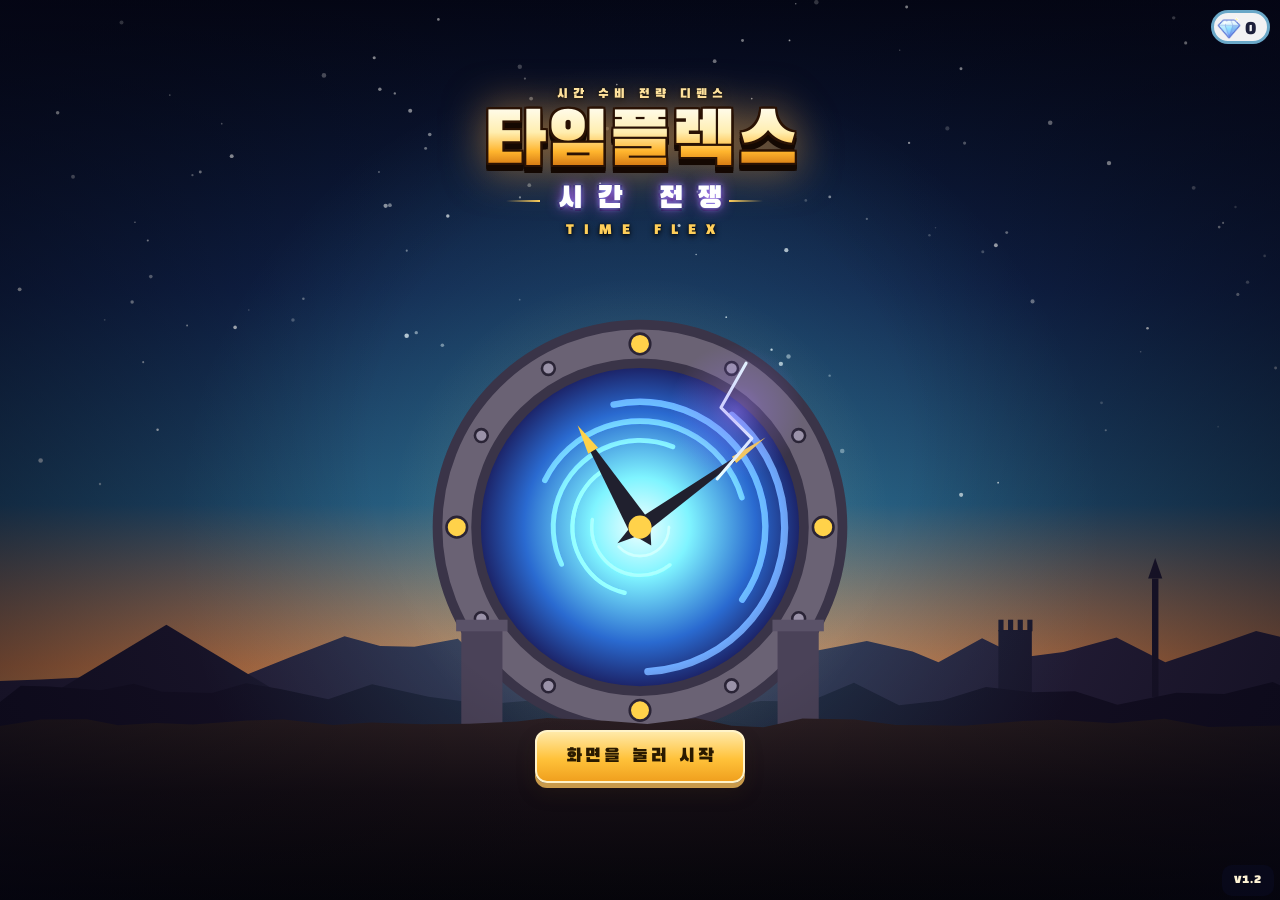
==== timeflex/index.html @ 58e30661 "타임플렉스 v1.2 빌드본" ====
<!DOCTYPE html>
<html lang="ko">
<head>
<meta charset="utf-8">
<meta name="viewport" content="width=device-width,initial-scale=1,maximum-scale=1,user-scalable=no,viewport-fit=cover">
<meta name="robots" content="noindex">
<meta name="theme-color" content="#141a3a">
<meta property="og:title" content="타임플렉스: 시간 전쟁">
<meta property="og:description" content="원시 시대부터 우주 전쟁까지 15개 시대, 105개 전장. 시대의 탑을 모아 시간의 문을 지켜 내는 전략 디펜스">
<title>타임플렉스: 시간 전쟁</title>
<style>/* 글꼴: Black Han Sans (Copyright 2015 Zess Type), Jua (Copyright 2017 The Jua Project Authors), Bagel Fat One (Copyright 2022 The Bagel Fat Project Authors), Pretendard (Copyright (c) 2021 Kil Hyung-jin, with Reserved Font Name Pretendard; 이 파일에는 쓰는 글자만 잘라 'LA Sans'로 이름을 바꾼 수정판). 모두 SIL Open Font License 1.1, https://openfontlicense.org */
@font-face{font-family:'LOGO';src:url([data-uri]) format('woff2');font-weight:100 900;font-style:normal;font-display:block}
@font-face{font-family:'CUTE';src:url([data-uri]) format('woff2');font-weight:100 900;font-style:normal;font-display:block}
@font-face{font-family:'BHS';src:url([data-uri]) format('woff2');font-weight:100 900;font-style:normal;font-display:block}
@font-face{font-family:'PRT';src:url([data-uri]) format('woff2');font-weight:500;font-style:normal;font-display:block}
@font-face{font-family:'PRT';src:url([data-uri]) format('woff2');font-weight:800;font-style:normal;font-display:block}
</style>
<style>/* ===== 귀염판 화면 꾸밈: 크림 판, 분홍/라일락 테두리, 사탕 버튼 ===== */
:root {
  --sat: env(safe-area-inset-top, 0px); --sab: env(safe-area-inset-bottom, 0px); --sal: env(safe-area-inset-left, 0px); --sar: env(safe-area-inset-right, 0px);
  /* 실제 보이는 높이: 100dvh(지원 시), 아니면 100vh. meta.js uiFitVars()가 window.innerHeight 값(px)으로 덮어씀 */
  --appH: 100vh;
  /* 폰 아래 제스처 바 여유: 안전 영역이 0인 폰에서도 최소 8px */
  --gb: max(8px, env(safe-area-inset-bottom, 0px));
  --ink: #4a2a5a; --ink2: #64466e; --cream: #fffaf3; --pink: #ffc2dc; --pink2: #ff9cc8; --hot: #ff6fa8; --hotd: #d94f8a;
  --lilac: #d8c6ff; --lilac2: #e6dbff; --lilacd: #cbb6f2; --coin: #ffb300; --mint: #6fdcbc; --coral: #ff8a7a; --sky: #8fd3ff;
  --csh: rgba(150, 80, 140, 0.22); --line: #ffc2dc;
  /* 글자 테두리(자두색) */
  --ol1: 1px 0 0 #4a2a5a, -1px 0 0 #4a2a5a, 0 1px 0 #4a2a5a, 0 -1px 0 #4a2a5a, 1px 1px 0 #4a2a5a, -1px 1px 0 #4a2a5a, 1px -1px 0 #4a2a5a, -1px -1px 0 #4a2a5a;
  --ol2: 2px 0 0 #4a2a5a, -2px 0 0 #4a2a5a, 0 2px 0 #4a2a5a, 0 -2px 0 #4a2a5a, 1.5px 1.5px 0 #4a2a5a, -1.5px 1.5px 0 #4a2a5a, 1.5px -1.5px 0 #4a2a5a, -1.5px -1.5px 0 #4a2a5a, 0 3px 0 #4a2a5a;
  /* 스티커 제목: 그라데이션 글자에 자두색 두꺼운 테두리 */
  --stk: drop-shadow(2px 0 0 #4a2a5a) drop-shadow(-2px 0 0 #4a2a5a) drop-shadow(0 2px 0 #4a2a5a) drop-shadow(0 -2px 0 #4a2a5a) drop-shadow(0 3px 0 rgba(74, 42, 90, 0.28));
}
* { box-sizing: border-box; -webkit-tap-highlight-color: transparent; }
html, body { margin: 0; height: 100%; background: #ffeef6; overflow: hidden; overscroll-behavior: none; }
body { font-family: 'PRT', -apple-system, 'Apple SD Gothic Neo', sans-serif; font-weight: 500; line-height: 1.45; color: var(--ink); -webkit-user-select: none; user-select: none; -webkit-touch-callout: none; touch-action: manipulation; word-break: keep-all; overflow-wrap: break-word; }
button { font-family: inherit; color: inherit; border: 0; background: none; padding: 0; cursor: pointer; touch-action: manipulation; }
@supports (height: 100dvh) { :root { --appH: 100dvh; } }
#app { position: fixed; left: 0; right: 0; top: 0; height: var(--appH); overflow: hidden; }
#game { position: absolute; inset: 0; width: 100%; height: 100%; display: block; touch-action: none; }
#fxTop { position: absolute; inset: 0; width: 100%; height: 100%; z-index: 11; pointer-events: none; }
.hide { display: none !important; }
.screen { position: absolute; inset: 0; }
.ser { font-family: 'CUTE', 'PRT', sans-serif; font-weight: 400; }
/* 제목 글자: 둥근 Jua, 흰색에서 분홍으로, 자두색 테두리 */
.gt, .l1, .mt, .pt, .rt, .b1, .enm, .mtt { font-family: 'CUTE', 'PRT', sans-serif; font-weight: 400; background: linear-gradient(180deg, #ffffff 0%, #ffffff 40%, #ffd9ea 72%, #ffb3d4 100%); -webkit-background-clip: text; background-clip: text; color: transparent; filter: var(--stk); }

/* ---------- HUD ---------- */
#hud { position: absolute; left: 0; right: 0; top: 0; height: calc(56px + var(--sat)); padding: var(--sat) 8px 0; display: flex; align-items: center; justify-content: space-between; background: linear-gradient(180deg, rgba(255, 246, 251, 0.62), rgba(255, 246, 251, 0.25) 70%, rgba(255, 246, 251, 0)); z-index: 10; pointer-events: none; }
#hud .hl, #hud .hr { display: flex; gap: 6px; align-items: center; pointer-events: auto; }
.stat { display: flex; align-items: center; gap: 3px; height: 34px; padding: 0 11px 0 2px; white-space: nowrap; border-radius: 17px; background: rgba(255, 255, 255, 0.95); border: 3px solid var(--lilac); box-shadow: 0 3px 0 var(--csh); }
.stat img { width: 26px; height: 26px; }
.stat b { font-family: 'CUTE', 'PRT', sans-serif; font-weight: 400; font-size: 19px; line-height: 1; color: var(--ink); font-variant-numeric: tabular-nums; padding-top: 2px; }
.stat.gold { border-color: #ffd261; }
.stat.life { border-color: #ffa8cb; }
.stat.wave { border-color: #c9b3ff; }
.stat.bump { animation: bump 0.25s ease-out; }
.stat.hit { animation: hitp 0.45s ease-out; }
@keyframes bump { 50% { transform: scale(1.12); } }
/* 금화가 금화 칸에 닿을 때: 칸이 통 튀고 동전이 까딱 */
.stat.gold.bump { animation: gbump 0.32s ease-out; }
.stat.gold.bump b { animation: gnum 0.32s ease-out; }
.stat.gold.bump img { animation: gico 0.32s ease-out; }
@keyframes gbump { 35% { transform: scale(1.14); border-color: #ffbf1f; box-shadow: 0 3px 0 var(--csh), 0 0 0 3px rgba(255, 224, 120, 0.85), 0 0 0 6px rgba(255, 196, 50, 0.35); } }
@keyframes gnum { 35% { color: #e08a00; } }
@keyframes gico { 35% { transform: rotate(-16deg) scale(1.2); } }
@keyframes hitp { 30% { border-color: #ff6f8f; box-shadow: 0 3px 0 var(--csh), 0 0 0 3px rgba(255, 111, 143, 0.45); transform: translateX(-3px); } 60% { transform: translateX(3px); } }
.ib { height: 38px; min-width: 38px; padding: 0 10px; white-space: nowrap; border-radius: 19px; display: flex; align-items: center; justify-content: center; gap: 3px; background: rgba(255, 255, 255, 0.95); border: 3px solid var(--lilac); box-shadow: 0 3px 0 var(--csh); font-family: 'CUTE', 'PRT', sans-serif; font-weight: 400; font-size: 15px; color: var(--ink); }
.ib img { width: 20px; height: 20px; }
.ib.on { border-color: var(--pink2); background: #fff0f7; color: var(--hotd); box-shadow: 0 3px 0 rgba(217, 79, 138, 0.35), 0 0 0 3px rgba(255, 156, 200, 0.3); }
/* 우두머리 체력: 분홍 이름표 + 흰 막대 */
#bossbar { position: absolute; top: calc(58px + var(--sat)); left: 50%; transform: translateX(-50%); width: min(82vw, 340px); z-index: 9; pointer-events: none; text-align: center; }
#bossbar .bn { position: relative; z-index: 1; display: inline-block; max-width: 100%; white-space: nowrap; overflow: hidden; text-overflow: ellipsis; font-family: 'CUTE', 'PRT', sans-serif; font-weight: 400; font-size: 15px; line-height: 20px; color: #fff; padding: 1px 14px; margin-bottom: -5px; border-radius: 12px; background: linear-gradient(180deg, #ff9fb6, #ff6b8b); border: 2px solid #fff; box-shadow: 0 2px 0 rgba(200, 60, 100, 0.35); text-shadow: 0 1px 0 rgba(170, 40, 80, 0.55); }
#bossbar .bb { position: relative; height: 16px; border-radius: 8px; background: #fff; border: 3px solid #fff; box-shadow: 0 0 0 2px #ffb3c6, 0 3px 0 2px var(--csh); overflow: hidden; }
#bossFill { position: absolute; left: 0; top: 0; bottom: 0; border-radius: 5px; background: linear-gradient(180deg, #ffc0cf 0%, #ff6b8b 55%, #f04a72 100%); transition: width 0.15s; }
#bossFill::after { content: ''; position: absolute; left: 4px; right: 4px; top: 2px; height: 3px; border-radius: 2px; background: rgba(255, 255, 255, 0.6); }
#bossShield { position: absolute; left: 0; top: 0; height: 45%; border-radius: 5px; background: rgba(176, 150, 255, 0.92); }

/* ---------- 아래 막대 ---------- */
#bottom { position: absolute; left: 0; right: 0; bottom: 0; height: calc(88px + var(--gb)); padding: 0 calc(8px + var(--sar)) var(--gb) calc(8px + var(--sal)); display: flex; align-items: center; justify-content: space-between; gap: 6px; background: linear-gradient(0deg, rgba(255, 246, 251, 0.78), rgba(255, 246, 251, 0.45) 62%, rgba(255, 246, 251, 0)); z-index: 10; }
.skills { display: flex; gap: 10px; padding-left: 2px; }
/* 기술 단추: 흰 사탕 + 기술마다 다른 색 고리 */
.sk { --rc: #9ad6ff; --rd: #63b3ea; position: relative; width: 56px; height: 56px; margin-bottom: 14px; }
#sk_wall { --rc: #ffc98a; --rd: #eaa55f; }
#sk_last { --rc: #ffa3cb; --rd: #e3709f; }
.sk .face { position: absolute; inset: 0; border-radius: 50%; background: radial-gradient(circle at 50% 30%, #ffffff 0%, #ffffff 48%, #fdf0f8 100%); border: 3px solid var(--rc); box-shadow: 0 4px 0 var(--rd); overflow: hidden; }
.sk img { position: absolute; left: 50%; top: 50%; width: 38px; height: 38px; transform: translate(-50%, -50%); }
.sk .cd { position: absolute; left: 0; right: 0; bottom: 0; height: 0; background: rgba(74, 42, 90, 0.45); }
.sk b { position: absolute; left: 0; right: 0; top: 13px; font-family: 'CUTE', 'PRT', sans-serif; font-weight: 400; font-size: 21px; color: #fff; text-shadow: var(--ol2); }
.sk em { position: absolute; left: 50%; bottom: -21px; transform: translateX(-50%); font-style: normal; font-family: 'CUTE', 'PRT', sans-serif; font-weight: 400; font-size: 12px; line-height: 17px; color: var(--ink); white-space: nowrap; padding: 0 7px; border-radius: 9px; background: rgba(255, 255, 255, 0.94); box-shadow: 0 2px 0 var(--csh); }
.sk.ready .face { box-shadow: 0 4px 0 var(--rd), 0 0 0 2px #fff, 0 0 0 4px var(--rc); }
.sk.aim .face { box-shadow: 0 4px 0 var(--rd), 0 0 0 3px #fff, 0 0 0 6px var(--hot), 0 0 20px rgba(255, 111, 168, 0.85); }
.sk.lock .face { opacity: 0.55; filter: saturate(0.3); }
.sk.lock em { opacity: 0.75; }
.sk.finale { animation: fin 0.8s ease-in-out infinite; }
@keyframes fin { 50% { transform: scale(1.12); filter: drop-shadow(0 0 12px #ffd84d); } }
/* 웨이브 단추: 흰 알약, 시작 전에는 분홍 사탕 */
#bWave { position: relative; flex: 1; max-width: 196px; height: 68px; border-radius: 24px; background: linear-gradient(180deg, #ffffff 0%, #fff4fa 100%); border: 3px solid #ffbcd9; box-shadow: 0 4px 0 #f19ac3; display: flex; flex-direction: column; align-items: flex-start; justify-content: center; gap: 3px; padding: 4px 5px 4px 52px; overflow: hidden; color: var(--ink); }
#bWave::before { content: ''; position: absolute; left: 8px; right: 8px; top: 3px; height: 42%; border-radius: 18px 18px 10px 10px; background: linear-gradient(180deg, rgba(255, 255, 255, 0.55), rgba(255, 255, 255, 0)); opacity: 0; }
#bWave .ring { position: absolute; left: 7px; top: 10px; width: 42px; height: 42px; transform: rotate(-90deg); }
#bWave .rbg { fill: #fff6fb; stroke: #f1e6ff; stroke-width: 4; }
#bWave .rfg { fill: none; stroke: var(--hot); stroke-width: 4; stroke-dasharray: 138; stroke-dashoffset: 138; }
#bWave .wn { position: absolute; left: 7px; top: 10px; width: 42px; height: 42px; display: flex; align-items: center; justify-content: center; font-family: 'LOGO', 'CUTE', sans-serif; font-weight: 400; font-size: 20px; color: var(--hot); padding-top: 2px; }
#bWave .wn img { width: 28px; height: 28px; margin-left: 3px; }
#bWave .wl { position: relative; font-family: 'CUTE', 'PRT', sans-serif; font-weight: 400; font-size: 14px; line-height: 1.15; text-align: left; display: flex; align-items: center; gap: 4px; white-space: nowrap; }
#bWave .wl b { font-weight: 400; }
#bWave .wl em { font-style: normal; font-size: 13px; color: var(--coin); text-shadow: var(--ol1); display: flex; align-items: center; gap: 1px; }
#bWave .wl em img { width: 13px; height: 13px; }
#bWave .wi { position: relative; display: flex; gap: 4px; }
#bWave .wi .wi1 { display: flex; align-items: center; font-style: normal; font-family: 'CUTE', 'PRT', sans-serif; font-weight: 400; font-size: 12px; color: var(--ink); background: #f3ecff; border-radius: 9px; padding: 0 6px 0 0; }
#bWave .wi .wi1 img { width: 24px; height: 24px; margin: -2px 0; }
#bWave.pulse { animation: wpulse 1.2s ease-in-out infinite; background: linear-gradient(180deg, #ffb3d4 0%, #ff86b8 50%, #ff6fa8 100%); border-color: #fff; box-shadow: 0 4px 0 var(--hotd); color: #fff; }
#bWave.pulse::before { opacity: 1; }
#bWave.pulse .rbg { fill: rgba(255, 255, 255, 0.28); stroke: rgba(255, 255, 255, 0.7); }
#bWave.pulse .wl b { font-size: 19px; text-shadow: 0 2px 0 rgba(190, 50, 110, 0.5); }
#bWave.pulse .wi .wi1 { background: rgba(255, 255, 255, 0.9); }
#bWave.off { opacity: 0.6; }
@keyframes wpulse { 50% { box-shadow: 0 4px 0 var(--hotd), 0 0 0 3px rgba(255, 255, 255, 0.95), 0 0 0 6px rgba(255, 111, 168, 0.5); } }

/* ---------- 탑 패널 ---------- */
#tray { position: absolute; left: calc(6px + var(--sal)); right: calc(6px + var(--sar)); bottom: var(--gb); z-index: 20; padding: 10px; border-radius: 20px; background: rgba(255, 250, 243, 0.98); border: 3px solid var(--pink); box-shadow: 0 5px 0 var(--csh), 0 -2px 12px rgba(74, 42, 90, 0.18); animation: trayIn 0.2s cubic-bezier(0.3, 1.4, 0.5, 1); max-width: 460px; margin: 0 auto; color: var(--ink); }
#tray.top { bottom: auto; top: calc(6px + var(--sat)); animation: trayInT 0.2s cubic-bezier(0.3, 1.4, 0.5, 1); }
@keyframes trayIn { from { transform: translateY(30px); opacity: 0; } }
@keyframes trayInT { from { transform: translateY(-30px); opacity: 0; } }
.th { display: flex; align-items: center; gap: 8px; margin-bottom: 8px; }
.th > b { font-family: 'CUTE', 'PRT', sans-serif; font-weight: 400; font-size: 19px; color: var(--ink); padding-left: 2px; }
.th .ti { width: 46px; height: 46px; margin: -6px 0; }
.th .tt { flex: 1; display: flex; flex-direction: column; min-width: 0; }
.th .tt b { font-family: 'CUTE', 'PRT', sans-serif; font-weight: 400; font-size: 18px; color: var(--ink); }
.th .tt b .lv { font-style: normal; font-family: 'CUTE', 'PRT', sans-serif; font-size: 13px; color: #fff; background: linear-gradient(180deg, #c9b3ff, #a98bf5); border-radius: 8px; padding: 0 7px; margin-left: 4px; vertical-align: 2px; }
.th .tt span { font-size: 12px; color: var(--ink2); }
.tg i { font-style: normal; }
.tg { margin-left: auto; display: flex; align-items: center; gap: 3px; font-family: 'CUTE', 'PRT', sans-serif; font-weight: 400; font-size: 17px; color: var(--coin); text-shadow: var(--ol1); }
.tg img { width: 20px; height: 20px; }
.tx { font-family: 'CUTE', 'PRT', sans-serif; font-weight: 400; font-size: 14px; padding: 6px 12px; border-radius: 14px; background: #fff; border: 2px solid var(--lilac); box-shadow: 0 2px 0 var(--csh); color: var(--ink2); }
.tgrid { display: grid; grid-template-columns: repeat(5, 1fr); gap: 5px; }
.tc { position: relative; display: flex; flex-direction: column; align-items: center; padding: 4px 0 5px; border-radius: 14px; background: #fff; border: 2px solid var(--lilac2); box-shadow: 0 3px 0 #eadff8; }
.tc img { width: 48px; height: 48px; margin-top: -2px; }
.tc .nm { font-family: 'CUTE', 'PRT', sans-serif; font-weight: 400; font-size: 13px; line-height: 1.2; margin-top: -2px; color: var(--ink); }
.tc .co { display: flex; align-items: center; gap: 2px; font-family: 'CUTE', 'PRT', sans-serif; font-weight: 400; font-size: 13px; line-height: 1.2; color: var(--coin); text-shadow: var(--ol1); }
.tc .co img { width: 12px; height: 12px; margin: 0; }
.tc.sel { border-color: var(--hot); background: #fff0f7; box-shadow: 0 3px 0 #f5a9c9, 0 0 0 3px rgba(255, 111, 168, 0.22); }
.tc.poor .co, .uc.poor em { color: #ff8a8a; }
.tc.poor img:first-child { opacity: 0.5; }
.tinfo { font-size: 13px; line-height: 1.45; margin: 8px 2px 6px; color: var(--ink); }
.tinfo b { font-family: 'CUTE', 'PRT', sans-serif; font-weight: 400; font-size: 15px; color: var(--hotd); }
.hint { color: var(--ink2); font-size: 12px; }
.tgo { width: 100%; margin-top: 2px; }
.tstat { font-size: 12px; color: var(--ink2); line-height: 1.4; margin: -2px 2px 8px; }
.tup { display: flex; gap: 6px; }
.uc { flex: 1; position: relative; display: grid; grid-template-columns: 44px 1fr; grid-template-rows: auto auto auto; column-gap: 6px; text-align: left; padding: 7px 8px; border-radius: 14px; background: #fff; border: 2px solid var(--lilac2); box-shadow: 0 3px 0 #eadff8; min-height: 72px; overflow: hidden; color: var(--ink); }
.uc img { grid-row: 1 / span 3; width: 44px; height: 44px; align-self: center; }
.uc b { font-family: 'CUTE', 'PRT', sans-serif; font-weight: 400; font-size: 15px; color: var(--ink); }
.uc span { font-size: 11px; line-height: 1.35; color: var(--ink2); }
.uc em { font-style: normal; font-family: 'CUTE', 'PRT', sans-serif; font-weight: 400; font-size: 15px; color: var(--coin); text-shadow: var(--ol1); display: flex; align-items: center; gap: 2px; margin-top: 2px; }
.uc em img { width: 15px; height: 15px; grid-row: auto; }
.uc strong { position: absolute; left: 0; right: 0; bottom: 0; text-align: center; font-family: 'CUTE', 'PRT', sans-serif; font-weight: 400; font-size: 12px; color: #fff; background: linear-gradient(180deg, #ff9cc8, #ff6fa8); padding: 2px; text-shadow: 0 1px 0 rgba(190, 50, 110, 0.5); }
.uc.sel { border-color: var(--hot); background: #fff0f7; box-shadow: 0 3px 0 #f5a9c9, 0 0 0 3px rgba(255, 111, 168, 0.22); padding-bottom: 22px; }
.maxed { flex: 1; text-align: center; font-family: 'CUTE', 'PRT', sans-serif; font-weight: 400; font-size: 14px; color: var(--ink2); padding: 12px; border: 2px dashed var(--pink); border-radius: 14px; background: #fff; }
.trow { display: flex; gap: 6px; margin-top: 8px; }
.trow .btn { flex: 1; }
.btn.sm { padding: 7px 10px; font-size: 15px; border-radius: 14px; }
.btn.sell img, .btn img { width: 18px; height: 18px; vertical-align: -3px; }

/* ---------- 공통 버튼, 알림 ---------- */
/* 보조 단추: 흰 사탕, 라일락 테두리, 아래 두께 */
.btn { position: relative; z-index: 0; font-family: 'CUTE', 'PRT', sans-serif; font-weight: 400; font-size: 17px; line-height: 1.25; color: var(--ink); background: linear-gradient(180deg, #ffffff 0%, #ffffff 55%, #f8f2ff 100%); border: 3px solid var(--lilac2); border-radius: 16px; padding: 10px 14px; box-shadow: 0 4px 0 #dccdf3, 0 6px 10px rgba(74, 42, 90, 0.08); display: inline-flex; align-items: center; justify-content: center; gap: 5px; }
.btn:active, .tc:active, .uc:active, .sk:active, #bWave:active { transform: translateY(2px) scale(0.98); }
.btn:active { box-shadow: 0 2px 0 #dccdf3; }
/* 지도 노드는 위치를 transform으로 잡으므로 누름 효과는 안쪽 .nb에만 (노드 자체에 걸면 눌렀을 때 노드가 옮겨져 탭이 사라짐) */
.node:active .nb { transform: translateY(2px) scale(0.94); }
/* 버튼 안쪽 글자, 그림이 다시 그려져도 탭이 버튼 자체에 닿도록 */
button * { pointer-events: none; }
/* 주요 단추(출전, 계속하기, 건설): 분홍 사탕 + 윤기 */
.btn.gold { color: #fff; background: linear-gradient(180deg, #ffb6d6 0%, #ff8fbf 48%, #ff6fa8 100%); background-origin: border-box; border-color: transparent; box-shadow: 0 4px 0 var(--hotd), 0 8px 14px rgba(217, 79, 138, 0.28); text-shadow: 0 2px 0 rgba(190, 50, 110, 0.5); }
.btn.gold::after { content: ''; position: absolute; z-index: -1; left: 7px; right: 7px; top: 2px; height: 42%; border-radius: 12px 12px 8px 8px; background: linear-gradient(180deg, rgba(255, 255, 255, 0.5), rgba(255, 255, 255, 0.04)); pointer-events: none; }
.btn.gold:active { box-shadow: 0 2px 0 var(--hotd); }
.btn.gold:not(.sm) { font-size: 19px; letter-spacing: 0.5px; }
.btn.danger { color: #fff; background: linear-gradient(180deg, #ffb2a6 0%, #ff8a7a 100%); background-origin: border-box; border-color: transparent; box-shadow: 0 4px 0 #e0645a; text-shadow: 0 2px 0 rgba(200, 80, 70, 0.45); }
.xbtn { display: block; margin: 8px auto 0; font-family: 'CUTE', 'PRT', sans-serif; font-weight: 400; font-size: 16px; line-height: 1.3; color: var(--ink2); padding: 7px 22px; text-align: center; }
#toast { position: absolute; left: 50%; bottom: calc(100px + var(--gb)); transform: translate(-50%, 10px); background: #fff; border: 3px solid var(--pink); border-radius: 20px; padding: 8px 16px; font-family: 'CUTE', 'PRT', sans-serif; font-weight: 400; font-size: 15px; line-height: 1.35; color: var(--ink); box-shadow: 0 4px 0 var(--csh); opacity: 0; transition: 0.2s; z-index: 90; pointer-events: none; width: max-content; max-width: 90vw; text-align: center; }
#toast.on { opacity: 1; transform: translate(-50%, 0); }
/* 큰 알림 글씨: 웨이브는 빵빵한 로고 글꼴 */
#banner { position: absolute; left: 0; right: 0; top: 30%; text-align: center; z-index: 30; pointer-events: none; opacity: 0; }
#banner.on { animation: ban 1.7s ease-out forwards; }
#banner .b1 { font-family: 'LOGO', 'CUTE', sans-serif; font-size: 40px; line-height: 1.25; padding: 0 10px; filter: drop-shadow(3px 0 0 #4a2a5a) drop-shadow(-3px 0 0 #4a2a5a) drop-shadow(0 3px 0 #4a2a5a) drop-shadow(0 -3px 0 #4a2a5a) drop-shadow(0 4px 0 #b4417c) drop-shadow(0 6px 10px rgba(74, 42, 90, 0.3)); }
#banner .b2 { display: inline-block; margin-top: 6px; padding: 3px 14px; border-radius: 14px; background: rgba(255, 255, 255, 0.95); font-family: 'CUTE', 'PRT', sans-serif; font-size: 16px; color: var(--ink); box-shadow: 0 3px 0 var(--csh); }
#banner.big .b1 { font-family: 'CUTE', 'PRT', sans-serif; font-size: 36px; }
#banner.boss .b1 { font-family: 'CUTE', 'PRT', sans-serif; font-size: 36px; background-image: linear-gradient(180deg, #ffffff 0%, #fff3c4 35%, #ffc14d 70%, #ff8a5c 100%); -webkit-background-clip: text; background-clip: text; }
@keyframes ban { 0% { opacity: 0; transform: scale(1.3); } 12% { opacity: 1; transform: scale(0.96); } 18% { transform: scale(1); } 80% { opacity: 1; } 100% { opacity: 0; transform: translateY(-12px); } }
/* 길잡이 말풍선 */
#tut { position: absolute; left: 50%; top: calc(64px + var(--sat)); transform: translateX(-50%); width: min(90vw, 360px); z-index: 12; text-align: center; font-family: 'CUTE', 'PRT', sans-serif; font-weight: 400; font-size: 15px; line-height: 1.4; color: var(--ink); padding: 9px 14px 9px 40px; border-radius: 18px; background: #fff; border: 3px solid var(--pink); box-shadow: 0 4px 0 var(--csh); pointer-events: none; animation: tutIn 0.3s cubic-bezier(0.3, 1.5, 0.5, 1); }
#tut::before { content: ''; position: absolute; left: 9px; top: 50%; width: 24px; height: 24px; margin-top: -12px; background: url("data:image/svg+xml,%3Csvg xmlns='http://www.w3.org/2000/svg' viewBox='0 0 24 24'%3E%3Ccircle cx='12' cy='12' r='11' fill='%23ff8fbf'/%3E%3Ccircle cx='12' cy='12' r='11' fill='none' stroke='%23d94f8a' stroke-width='1.5'/%3E%3Cpath d='M12 6v7' stroke='%23fff' stroke-width='3' stroke-linecap='round'/%3E%3Ccircle cx='12' cy='17.5' r='1.8' fill='%23fff'/%3E%3C/svg%3E") center / contain no-repeat; }
#tut::after { content: ''; position: absolute; left: 50%; bottom: -9px; width: 14px; height: 14px; margin-left: -7px; background: #fff; border-right: 3px solid var(--pink); border-bottom: 3px solid var(--pink); border-radius: 0 0 4px 0; transform: rotate(45deg); }
@keyframes tutIn { from { opacity: 0; transform: translateX(-50%) translateY(-8px) scale(0.95); } }
#loading { position: absolute; inset: 0; background: rgba(255, 240, 248, 0.94); z-index: 60; display: flex; align-items: center; justify-content: center; }
#loading .ld { font-family: 'CUTE', 'PRT', sans-serif; font-weight: 400; font-size: 21px; color: var(--hot); padding: 8px 20px; border-radius: 20px; background: #fff; border: 3px solid var(--pink); box-shadow: 0 4px 0 var(--csh); animation: ldp 1s ease-in-out infinite; }
@keyframes ldp { 50% { opacity: 0.55; } }

/* ---------- 타이틀 ---------- */
#sTitle { z-index: 50; background: #bfe6ff; }
#titleCv { position: absolute; inset: 0; width: 100%; height: 100%; }
.logo { position: absolute; left: 0; right: 0; top: 15%; text-align: center; }
/* 로고 양옆 반짝이 */
.logo::before, .logo::after { content: ''; position: absolute; left: 50%; top: 30px; width: 28px; height: 28px; margin-left: -178px; pointer-events: none; background: url("data:image/svg+xml,%3Csvg xmlns='http://www.w3.org/2000/svg' viewBox='0 0 20 20'%3E%3Cpath d='M10 0q1.2 8.8 10 10-8.8 1.2-10 10Q8.8 11.2 0 10 8.8 8.8 10 0z' fill='%23fff'/%3E%3Cpath d='M10 4.5q.7 4.8 5.5 5.5-4.8.7-5.5 5.5Q9.3 10.7 4.5 10 9.3 9.3 10 4.5z' fill='%23fff3a0'/%3E%3C/svg%3E") center / contain no-repeat; animation: twk 1.8s ease-in-out infinite; z-index: 1; }
.logo::after { top: 22px; width: 20px; height: 20px; margin-left: 150px; animation-delay: 0.7s; }
@keyframes twk { 50% { transform: scale(0.55) rotate(25deg); opacity: 0.65; } }
@keyframes logoIn { from { transform: scale(0.6); opacity: 0; } }
@keyframes badgeIn { from { transform: rotate(-7deg) scale(0); } }
.logo .l0 { display: inline-block; font-family: 'CUTE', 'PRT', sans-serif; font-weight: 400; font-size: 15px; letter-spacing: 2px; color: var(--hotd); padding: 3px 14px 2px 16px; margin-bottom: 4px; border-radius: 14px; background: rgba(255, 255, 255, 0.92); box-shadow: 0 3px 0 var(--csh); }
.logo .l1 { font-family: 'LOGO', 'CUTE', sans-serif; font-size: 58px; line-height: 1.22; letter-spacing: 0; animation: logoIn 0.7s cubic-bezier(0.3, 1.5, 0.5, 1) both; background-image: linear-gradient(180deg, #ffffff 0%, #ffffff 42%, #ffd3e6 66%, #ff9cc8 100%); filter: drop-shadow(3px 0 0 #4a2a5a) drop-shadow(-3px 0 0 #4a2a5a) drop-shadow(0 3px 0 #4a2a5a) drop-shadow(0 -3px 0 #4a2a5a) drop-shadow(0 5px 0 #b4417c) drop-shadow(0 10px 16px rgba(120, 40, 110, 0.3)); }
/* 귀염판 딱지 */
.logo .l3 { position: relative; z-index: 1; left: 92px; display: inline-block; margin-top: -14px; font-family: 'LOGO', 'CUTE', sans-serif; font-size: 18px; line-height: 1.2; color: #fff; padding: 4px 14px 5px; border-radius: 16px; background: linear-gradient(180deg, #ffe27a 0%, #ffc21a 100%); border: 3px solid #fff; box-shadow: 0 3px 0 #e59a00, 0 6px 12px rgba(74, 42, 90, 0.22); text-shadow: var(--ol1), 0 2px 0 #4a2a5a; transform: rotate(-7deg); animation: badgeIn 0.5s 0.45s cubic-bezier(0.3, 1.8, 0.5, 1) both; }
.logo .l2 { font-family: 'LOGO', 'CUTE', sans-serif; font-size: 15px; letter-spacing: 4px; color: #fff; margin-top: 8px; padding-left: 4px; text-shadow: var(--ol2); }
.tap { position: absolute; left: 0; right: 0; bottom: calc(13% + var(--sab)); width: max-content; margin: 0 auto; font-family: 'CUTE', 'PRT', sans-serif; font-weight: 400; font-size: 19px; letter-spacing: 1px; color: var(--hot); padding: 9px 26px 8px; border-radius: 26px; background: #fff; border: 3px solid var(--pink); box-shadow: 0 5px 0 #f3a5c8, 0 10px 18px rgba(74, 42, 90, 0.2); animation: tapp 1.4s ease-in-out infinite; }
@keyframes tapp { 50% { transform: scale(1.07); box-shadow: 0 5px 0 #f3a5c8, 0 0 0 6px rgba(255, 255, 255, 0.55), 0 10px 22px rgba(255, 111, 168, 0.35); } }
.ver { position: absolute; right: 10px; bottom: calc(8px + var(--sab)); font-family: 'CUTE', 'PRT', sans-serif; font-size: 12px; color: var(--ink2); padding: 1px 9px; border-radius: 10px; background: rgba(255, 255, 255, 0.75); }

/* ---------- 지도 ---------- */
#sMap { z-index: 45; background: #bfeaa6; }
.mapWrap { position: absolute; inset: 0; overflow-y: auto; overflow-x: hidden; -webkit-overflow-scrolling: touch; background: #b2ea95; }
#mapCv { display: block; width: 100%; margin-bottom: 64px; }
#nodes { position: absolute; left: 0; top: 0; width: 100%; }
.band { position: absolute; left: 12px; font-family: 'CUTE', 'PRT', sans-serif; font-weight: 400; font-size: 15px; letter-spacing: 1px; color: var(--ink); padding: 3px 12px 2px; border-radius: 14px; background: rgba(255, 255, 255, 0.9); border: 2px solid #fff; box-shadow: 0 3px 0 var(--csh); }
.node { position: absolute; transform: translate(-50%, -50%); display: flex; flex-direction: column; align-items: center; }
/* 노드: 분홍 사탕 동그라미 */
.node .nb { position: relative; width: 56px; height: 56px; border-radius: 50%; display: flex; align-items: center; justify-content: center; font-family: 'LOGO', 'CUTE', sans-serif; font-weight: 400; font-size: 24px; line-height: 1; padding-top: 3px; color: #fff; background: radial-gradient(circle at 50% 28%, #ffd0e4 0%, #ff9cc8 52%, #ff6fa8 100%); border: 3px solid #fff; box-shadow: 0 4px 0 var(--hotd), 0 8px 12px rgba(74, 42, 90, 0.28); text-shadow: var(--ol2); }
.node .nb::after { content: ''; position: absolute; left: 11px; top: 5px; width: 22px; height: 11px; border-radius: 50%; background: rgba(255, 255, 255, 0.6); transform: rotate(-18deg); }
.node.boss .nb { background: radial-gradient(circle at 50% 28%, #e6dcff 0%, #b79cf7 52%, #9273e8 100%); box-shadow: 0 4px 0 #6d4fc4, 0 8px 12px rgba(74, 42, 90, 0.3); }
.node.locked .nb { background: radial-gradient(circle at 50% 28%, #ffffff 0%, #f3edff 55%, #e2d7f7 100%); box-shadow: 0 4px 0 #c7b7e6, 0 8px 12px rgba(74, 42, 90, 0.2); }
.node.locked .nb img { width: 28px; height: 28px; }
.node.cur .nb { animation: nodep 1.4s ease-in-out infinite; }
.node.cur::before { content: ''; position: absolute; left: 50%; top: -30px; width: 26px; height: 26px; margin-left: -13px; background: url("data:image/svg+xml,%3Csvg xmlns='http://www.w3.org/2000/svg' viewBox='0 0 26 26'%3E%3Cpath d='M13 24 3 12h6V3h8v9h6z' fill='%23ffd84d' stroke='%234a2a5a' stroke-width='2.2' stroke-linejoin='round'/%3E%3Cpath d='M11.5 5v8' stroke='%23fff' stroke-width='2' stroke-linecap='round' opacity='.7'/%3E%3C/svg%3E") center / contain no-repeat; animation: hop 0.9s ease-in-out infinite; }
@keyframes nodep { 50% { box-shadow: 0 4px 0 var(--hotd), 0 0 0 5px rgba(255, 255, 255, 0.8), 0 0 22px 6px rgba(255, 216, 77, 0.85); } }
@keyframes hop { 50% { transform: translateY(-6px); } }
.node .ns { display: flex; margin-top: -4px; position: relative; }
.node .ns img { width: 18px; height: 18px; margin: 0 -1px; }
.node .ns img:nth-child(2) { margin-top: 3px; }
.node .nn { margin-top: 1px; font-family: 'CUTE', 'PRT', sans-serif; font-weight: 400; font-size: 13px; line-height: 18px; color: var(--ink); white-space: nowrap; display: flex; align-items: center; gap: 2px; padding: 0 9px; border-radius: 10px; background: rgba(255, 255, 255, 0.93); box-shadow: 0 2px 0 var(--csh); }
.node .nn .mini { width: 15px; height: 15px; }
.node.locked .nn { color: var(--ink2); background: rgba(255, 255, 255, 0.82); }
.mtop { position: absolute; left: 0; right: 0; top: 0; padding: calc(8px + var(--sat)) calc(10px + var(--sar)) 16px calc(12px + var(--sal)); display: flex; justify-content: space-between; align-items: center; gap: 8px; background: linear-gradient(180deg, rgba(255, 246, 251, 0.82), rgba(255, 246, 251, 0)); pointer-events: none; }
.mtop .mtt { flex: 0 1 auto; min-width: 0; white-space: nowrap; font-family: 'LOGO', 'CUTE', sans-serif; font-size: 23px; line-height: 1.3; padding: 0 3px; }
.mtop .mtr { flex: none; display: flex; align-items: center; gap: 6px; }
.mtop .stat { border-color: #ffd261; }
/* 지도 아래 막대: 그림 위 글자 타일 5개 (글자가 길어지면 두 줄까지 줄바꿈) */
.mbot { position: absolute; left: 0; right: 0; bottom: 0; padding: 14px calc(8px + var(--sar)) calc(2px + var(--gb)) calc(8px + var(--sal)); display: flex; align-items: stretch; gap: 5px; background: linear-gradient(0deg, rgba(255, 246, 251, 0.92), rgba(255, 246, 251, 0)); }
.mbot .btn { flex: 1 1 0; min-width: 0; position: relative; flex-direction: column; justify-content: flex-start; gap: 0; padding: 5px 1px 5px; border-width: 2px; border-radius: 16px; font-size: 14px; line-height: 1.15; white-space: normal; text-align: center; }
.mbot .btn img { width: 30px; height: 30px; margin: 0; vertical-align: 0; }
.mbot .btn span { display: block; max-width: 100%; overflow-wrap: anywhere; }
.mbot .dot { right: 3px; top: 2px; }
/* [BM] 상점 타일: 연한 금빛으로 살짝 눈에 띄게 */
.mbot .btn.shop { background: linear-gradient(180deg, #fffdf2 0%, #fff6d2 100%); border-color: #ffe08a; box-shadow: 0 4px 0 #f0cf6e, 0 6px 10px rgba(74, 42, 90, 0.08); }
.dot { position: absolute; right: 7px; top: 5px; width: 13px; height: 13px; border-radius: 50%; background: #ff5c8a; border: 2px solid #fff; box-shadow: 0 0 0 2px rgba(255, 92, 138, 0.3); animation: ldp 1.2s ease-in-out infinite; }

/* ---------- 모달 ---------- */
/* 창은 어떤 폰에서도 보이는 영역 안에 한 화면으로: 세로 flex, 높이는 최대 100%, 남는 높이는 유연한 칸(지도 미리보기, 목록)이 맞춤 */
#sModal, #adLayer { z-index: 70; background: rgba(74, 42, 90, 0.42); display: flex; align-items: center; justify-content: center; padding: max(8px, calc(4px + var(--sat))) max(8px, calc(4px + var(--sar))) max(8px, calc(4px + var(--sab))) max(8px, calc(4px + var(--sal))); }
.modal { position: relative; display: flex; flex-direction: column; width: 100%; max-width: 420px; max-height: 100%; overflow-x: hidden; overflow-y: auto; padding: 16px 14px 12px; border-radius: 22px; background: linear-gradient(180deg, #ffffff 0%, #fffaf3 90px); border: 3px solid var(--pink); box-shadow: 0 6px 0 var(--csh), 0 18px 44px rgba(74, 42, 90, 0.32); animation: modIn 0.24s cubic-bezier(0.3, 1.45, 0.5, 1); color: var(--ink); }
/* 오른쪽 위 스티커: 하트와 반짝이 */
.modal::before { content: ''; position: absolute; right: 10px; top: 9px; width: 38px; height: 30px; pointer-events: none; background: url("data:image/svg+xml,%3Csvg xmlns='http://www.w3.org/2000/svg' viewBox='0 0 38 30'%3E%3Cpath d='M15 27C6 21 2 16 2 11c0-4 3-7 6.5-7 2.8 0 5 1.6 6.5 4 1.5-2.4 3.7-4 6.5-4C25 4 28 7 28 11c0 5-4 10-13 16z' fill='%23ffa3cb' stroke='%23fff' stroke-width='2.5' stroke-linejoin='round'/%3E%3Cellipse cx='9' cy='10' rx='3' ry='2' fill='%23fff' opacity='.75' transform='rotate(-30 9 10)'/%3E%3Cpath d='M32 2l1.4 3.6L37 7l-3.6 1.4L32 12l-1.4-3.6L27 7l3.6-1.4z' fill='%23ffd84d'/%3E%3C/svg%3E") center / contain no-repeat; transform: rotate(8deg); opacity: 0.95; }
@keyframes modIn { from { transform: scale(0.9); opacity: 0; } }
/* 창 안 칸은 기본으로 줄지 않음. 줄어드는 칸(.prevBox, 목록)만 따로 정함 */
.modal > * { flex: none; }
.mh { display: flex; align-items: center; gap: 10px; padding-right: 38px; min-width: 0; }
.mh .mhT { min-width: 0; }
.mnum { flex: none; width: 44px; height: 44px; border-radius: 50%; display: flex; align-items: center; justify-content: center; font-family: 'LOGO', 'CUTE', sans-serif; font-size: 20px; line-height: 1; padding-top: 3px; color: #fff; background: radial-gradient(circle at 50% 28%, #ffd0e4 0%, #ff9cc8 52%, #ff6fa8 100%); border: 3px solid #fff; box-shadow: 0 0 0 2px var(--pink), 0 3px 0 2px var(--csh); text-shadow: var(--ol2); }
.mt { font-size: 24px; line-height: 1.25; }
.ms { font-size: 12px; line-height: 1.35; color: var(--ink2); }
/* 지도 미리보기: 기본은 가로 꽉 찬 8:7, 화면이 낮으면 남는 높이만큼 줄어듦(최소 96px). 캔버스 해상도는 ui.js drawPreview가 실제 칸 크기로 맞춤 */
.prevBox { position: relative; flex: 0 1 auto; aspect-ratio: 8 / 7; min-height: 96px; margin: 10px 0 8px; border-radius: 16px; border: 3px solid #fff; box-shadow: 0 0 0 2px var(--lilac2), 0 4px 0 2px var(--csh); overflow: hidden; background: #d6f0c4; }
@supports not (aspect-ratio: 1 / 1) { .prevBox { height: 56vw; max-height: 300px; } }
.prevBox .prev { position: absolute; left: 0; top: 0; width: 100%; height: 100%; display: block; }
.mdesc { font-size: 13px; line-height: 1.45; margin: 0 0 8px; }
.sub { font-family: 'CUTE', 'PRT', sans-serif; font-weight: 400; font-size: 14px; color: var(--hotd); margin-bottom: 3px; }
/* 나오는 적: 이름표, 아이콘, 새 탑 칩을 한 줄에 (넘치면 다음 줄로) */
.enRow { display: flex; flex-wrap: wrap; align-items: center; gap: 4px; }
.enRow .sub { margin: 0 3px 0 0; }
.enRow .en { position: relative; flex: none; width: 40px; height: 40px; border-radius: 12px; background: #f3ecff; border: 2px solid #fff; box-shadow: 0 0 0 2px var(--lilac2); }
.enRow .en img { width: 36px; height: 36px; }
.enRow.many .en { width: 34px; height: 34px; border-radius: 10px; }
.enRow.many .en img { width: 30px; height: 30px; }
.enRow .en.new::after { content: '새'; position: absolute; right: -5px; top: -6px; font-family: 'CUTE', 'PRT', sans-serif; font-size: 11px; line-height: 15px; color: #fff; background: var(--hot); border: 2px solid #fff; border-radius: 9px; padding: 0 5px; }
.enRow .en.bs { background: #ffe3e8; box-shadow: 0 0 0 2px #ffc2cf; }
.newt { margin-left: auto; font-family: 'CUTE', 'PRT', sans-serif; font-weight: 400; font-size: 14px; line-height: 1.25; color: var(--ink); background: #e3f4ff; border: 2px solid #c4e6ff; border-radius: 12px; padding: 2px 10px; }
.tabs { display: flex; gap: 5px; margin: 10px 0 6px; }
.tab { position: relative; flex: 1 1 0; min-width: 0; padding: 6px 2px 4px; border-radius: 14px; background: #fff; border: 2px solid var(--lilac2); box-shadow: 0 3px 0 #e3d6f7; font-family: 'CUTE', 'PRT', sans-serif; font-weight: 400; font-size: 16px; line-height: 1.2; color: var(--ink); display: flex; flex-direction: column; align-items: center; justify-content: center; gap: 1px; text-align: center; white-space: normal; overflow-wrap: anywhere; }
.tab i { font-style: normal; font-size: 11px; line-height: 1.2; color: #f29a00; min-height: 13px; }
.tab.on { color: #fff; background: linear-gradient(180deg, #ffb3d4, #ff7fb2); border-color: #fff; box-shadow: 0 3px 0 var(--hotd), 0 0 0 2px var(--pink2); text-shadow: 0 1px 0 rgba(190, 50, 110, 0.5); }
.tab.on i { color: #fff6c2; }
.tab.off { opacity: 0.55; }
.tab.off i { color: var(--ink2); }
.tabs.two .tab { flex-direction: row; justify-content: center; padding: 8px 4px; }
.tab .dot { right: 5px; top: 3px; }
.dinfo { font-size: 12px; line-height: 1.35; color: var(--ink2); margin-bottom: 4px; }
/* 별 규칙 두 가지를 한 줄로 (좁으면 다음 줄로) */
.recs { display: flex; flex-wrap: wrap; gap: 2px 12px; font-size: 12px; line-height: 1.35; margin-bottom: 10px; }
.recs span { display: inline-flex; align-items: center; gap: 4px; }
.recs img { width: 19px; height: 19px; }
.mbtns { display: flex; gap: 8px; }
.mbtns .btn { flex: 1 1 0; min-width: 0; white-space: normal; text-align: center; }
.pt { font-size: 27px; line-height: 1.25; text-align: center; margin-bottom: 10px; }
.pbtns { display: flex; flex-direction: column; gap: 10px; }
.srow { width: 100%; display: flex; justify-content: space-between; align-items: center; padding: 11px 12px; margin-bottom: 8px; border-radius: 16px; background: #fff; border: 2px solid var(--lilac2); box-shadow: 0 3px 0 #e3d6bd; font-family: 'CUTE', 'PRT', sans-serif; font-weight: 400; font-size: 17px; color: var(--ink); }
.srow i { position: relative; font-style: normal; font-size: 14px; line-height: 20px; width: 62px; padding: 4px 0 2px 22px; border-radius: 14px; background: #efe8f8; color: var(--ink2); text-align: center; }
.srow i::before { content: ''; position: absolute; left: 3px; top: 3px; width: 20px; height: 20px; border-radius: 50%; background: #fff; box-shadow: 0 1px 2px rgba(74, 42, 90, 0.25); }
.srow i.on { padding: 4px 22px 2px 0; background: linear-gradient(180deg, #ffa6cd, #ff6fa8); color: #fff; }
.srow i.on::before { left: auto; right: 3px; }
.snote { font-size: 12px; color: var(--ink2); text-align: center; }
.btn.danger { width: 100%; margin-top: 6px; font-size: 15px; }
/* 새 적 카드 */
.ecard { text-align: center; }
.ecard .etag { display: inline-block; font-family: 'CUTE', 'PRT', sans-serif; font-size: 14px; letter-spacing: 1px; color: #fff; background: linear-gradient(180deg, #ffab9f, #ff7f70); border-radius: 12px; padding: 2px 14px; box-shadow: 0 2px 0 #e0645a; }
.ecard img { display: block; width: 124px; height: 124px; margin: 6px auto 0; background: radial-gradient(circle, #ffffff 0%, #ffeef7 45%, #f1e8ff 70%, rgba(241, 232, 255, 0) 71%); filter: drop-shadow(0 4px 0 rgba(150, 80, 140, 0.15)); }
.ecard .enm { font-size: 27px; line-height: 1.3; margin: -2px 0 6px; }
.ecard p { font-size: 14px; line-height: 1.5; margin: 0 0 8px; }
.ecard .est { display: inline-block; font-size: 12px; color: var(--ink2); background: #f6f0ff; border-radius: 12px; padding: 4px 12px; margin-bottom: 12px; }
.ecard .btn { width: 100%; }
/* 결과 */
.res { text-align: center; display: flex; flex-direction: column; min-height: 0; }
.res > * { position: relative; flex: none; }
/* 승리: 제목과 별 뒤로 천천히 도는 햇살 */
.res.win::before { content: ''; position: absolute; left: 50%; top: -46px; width: 300px; height: 300px; margin-left: -150px; pointer-events: none; background: repeating-conic-gradient(rgba(255, 205, 70, 0.3) 0deg 9deg, rgba(255, 205, 70, 0) 9deg 18deg); -webkit-mask-image: radial-gradient(circle, #000 22%, rgba(0, 0, 0, 0) 68%); mask-image: radial-gradient(circle, #000 22%, rgba(0, 0, 0, 0) 68%); animation: spin 20s linear infinite; }
@keyframes spin { to { transform: rotate(360deg); } }
.res .rt { font-size: 38px; line-height: 1.3; margin: 2px 0 6px; }
.res.win .rt { font-family: 'LOGO', 'CUTE', sans-serif; font-size: 52px; background-image: linear-gradient(180deg, #ffffff 0%, #fff6c2 34%, #ffd24d 66%, #ffa31a 100%); -webkit-background-clip: text; background-clip: text; filter: drop-shadow(3px 0 0 #4a2a5a) drop-shadow(-3px 0 0 #4a2a5a) drop-shadow(0 3px 0 #4a2a5a) drop-shadow(0 -3px 0 #4a2a5a) drop-shadow(0 4px 0 #c97a00); }
.res.lose .rt { background-image: linear-gradient(180deg, #ffffff 0%, #eef6ff 40%, #c4dcff 75%, #a9c3ff 100%); -webkit-background-clip: text; background-clip: text; }
.rst { display: flex; justify-content: center; gap: 4px; margin-bottom: 10px; }
.rst img { width: 58px; height: 58px; }
.rst img.s1 { width: 72px; height: 72px; margin-top: -12px; }
.rst img.on { opacity: 0; transform: scale(2); }
.rst img.pop { opacity: 1; transform: scale(1); transition: 0.3s cubic-bezier(0.3, 1.6, 0.5, 1); }
/* 결과 기록: 상자 칸 대신 점선 영수증 목록 */
.rgrid { display: flex; flex-direction: column; margin: 0 4px 12px; padding: 4px 14px; border-radius: 16px; background: #fff; border: 2px dashed var(--pink); }
.rgrid span { display: flex; justify-content: space-between; align-items: center; padding: 6px 0; font-size: 13px; color: var(--ink2); border-bottom: 2px dotted #f6dceb; }
.rgrid span:last-child { border-bottom: 0; }
.rgrid b { font-family: 'CUTE', 'PRT', sans-serif; font-weight: 400; font-size: 18px; color: var(--ink); }
.rgain { display: flex; align-items: center; justify-content: center; gap: 6px; width: max-content; max-width: 100%; margin: 0 auto 10px; padding: 4px 14px 4px 8px; border-radius: 16px; background: #fff6d6; border: 2px solid #ffe08a; font-family: 'CUTE', 'PRT', sans-serif; font-weight: 400; font-size: 15px; color: var(--ink); }
.rgain img { width: 26px; height: 26px; }
.rhint { font-size: 13px; line-height: 1.45; color: var(--ink); background: #f4eeff; border-radius: 14px; padding: 9px 12px; margin-bottom: 12px; text-align: left; }
/* 연구 */
.rsub { text-align: center; font-size: 12px; color: var(--ink2); margin: -6px 0 10px; }
.rsub .rs { display: inline-flex; align-items: center; gap: 3px; font-family: 'CUTE', 'PRT', sans-serif; font-weight: 400; font-size: 17px; color: var(--ink); margin-left: 4px; padding: 0 10px 0 4px; border-radius: 12px; background: #fff6d6; border: 2px solid #ffe08a; vertical-align: -3px; }
.rsub .rs img { width: 20px; height: 20px; }
/* 연구 목록: 창 안에서 이 목록만 스크롤 */
.rlist { display: flex; flex-direction: column; gap: 7px; margin: 0 -4px 10px; padding: 2px 4px 5px; }
.modal.research .rlist { flex: 1 1 auto; min-height: 90px; overflow-y: auto; overscroll-behavior: contain; }
.ritem { display: flex; justify-content: space-between; align-items: center; gap: 8px; text-align: left; padding: 9px 10px 9px 12px; border-radius: 16px; background: #fff; border: 2px solid var(--lilac2); box-shadow: 0 3px 0 #e3d6bd; color: var(--ink); }
.ritem b { display: block; font-family: 'CUTE', 'PRT', sans-serif; font-weight: 400; font-size: 16px; }
.ritem span { font-size: 12px; color: var(--ink2); }
.ritem em { font-style: normal; font-family: 'CUTE', 'PRT', sans-serif; font-weight: 400; font-size: 16px; color: var(--ink); display: flex; align-items: center; gap: 2px; white-space: nowrap; padding: 2px 9px 2px 4px; border-radius: 12px; background: #fff6d6; }
.ritem em img { width: 18px; height: 18px; }
.ritem.can { border-color: var(--pink2); box-shadow: 0 3px 0 #f5b3cf; }
.ritem.own { background: #f7f3ff; border-color: #ddd0f8; box-shadow: 0 3px 0 #e6dcf8; }
.ritem.own em { color: var(--ink2); background: #fff; border: 2px solid var(--lilac); padding: 1px 10px; }
/* 도감 */
/* 도감: 칸 목록만 스크롤, 자세히 보기는 화면 높이의 42%까지 */
.cgrid { display: grid; grid-template-columns: repeat(5, minmax(0, 1fr)); gap: 5px; align-content: start; }
.modal.codex .cgrid { position: relative; flex: 1 1 auto; min-height: 112px; overflow-y: auto; overscroll-behavior: contain; margin: 0 -4px; padding: 7px 4px 5px; }
.modal.codex .cdet { flex: 0 0 auto; min-height: 60px; max-height: calc(var(--appH) * 0.42); overflow-y: auto; }
.ci { position: relative; min-width: 0; display: flex; flex-direction: column; align-items: center; padding: 3px 0 4px; border-radius: 14px; background: #fff; border: 2px solid var(--lilac2); box-shadow: 0 2px 0 #e3d6bd; font-family: 'CUTE', 'PRT', sans-serif; font-weight: 400; font-size: 12px; line-height: 1.2; color: var(--ink); }
.ci img { width: 46px; height: 46px; }
.ci.sel { border-color: var(--hot); background: #fff0f7; box-shadow: 0 2px 0 #f5a9c9, 0 0 0 3px rgba(255, 111, 168, 0.2); }
.ci.off { opacity: 0.5; }
.cdet { margin-top: 10px; font-size: 13px; line-height: 1.5; min-height: 80px; }
.cdet > b { font-family: 'CUTE', 'PRT', sans-serif; font-weight: 400; font-size: 19px; color: var(--hotd); }
.cdet p { margin: 4px 0; }
.cbr { display: flex; gap: 8px; align-items: center; margin-top: 6px; padding: 6px 8px; border-radius: 14px; background: #f6f0ff; }
.cbr img { width: 48px; height: 48px; }
.cbr b { display: block; font-family: 'CUTE', 'PRT', sans-serif; font-weight: 400; font-size: 15px; color: var(--ink); }
.cbr span { font-size: 12px; color: var(--ink2); }

/* ---------- 이야기 ---------- */
#story { position: absolute; inset: 0; z-index: 65; }
#stBg { position: absolute; inset: 0; width: 100%; height: 100%; filter: blur(1px); }
#story .sbg { position: absolute; inset: 0; background: linear-gradient(180deg, rgba(255, 240, 248, 0.25), rgba(255, 240, 248, 0) 35%, rgba(74, 42, 90, 0.16) 68%, rgba(74, 42, 90, 0.38)); }
#story .sbox { position: absolute; left: 12px; right: 12px; bottom: calc(40px + var(--sab)); max-width: 460px; margin: 0 auto; padding: 22px 18px 28px; border-radius: 22px; background: #fffaf3; border: 3px solid var(--pink); box-shadow: 0 5px 0 var(--csh), 0 16px 36px rgba(74, 42, 90, 0.3); color: var(--ink); }
/* 말하는 사람 이름표: 상자 위로 튀어나온 분홍 알약 */
#story .who { position: absolute; left: 16px; top: -19px; font-family: 'CUTE', 'PRT', sans-serif; font-weight: 400; font-size: 17px; line-height: 1.3; color: #fff; padding: 3px 16px 2px; border-radius: 16px; background: linear-gradient(180deg, #ffb3d4, #ff6fa8); border: 3px solid #fff; box-shadow: 0 0 0 2px var(--pink2), 0 3px 0 2px var(--csh); text-shadow: 0 2px 0 rgba(190, 50, 110, 0.5); }
#story .who.nar { display: none; }
#story .txt { font-size: 16px; line-height: 1.6; animation: stIn 0.35s ease-out; }
#story .txt.nar { font-family: 'PRT', sans-serif; font-weight: 800; font-size: 15px; color: #6a4a7a; }
@keyframes stIn { from { opacity: 0; transform: translateY(6px); } }
#story .snext { position: absolute; right: 16px; bottom: 7px; font-family: 'CUTE', 'PRT', sans-serif; font-size: 13px; color: var(--ink2); animation: ldp 1.4s ease-in-out infinite; }
#story .snext::after { content: ''; display: inline-block; margin-left: 5px; border-left: 5px solid transparent; border-right: 5px solid transparent; border-top: 7px solid var(--hot); vertical-align: 1px; }
#stSkip { position: absolute; right: 12px; top: calc(12px + var(--sat)); font-family: 'CUTE', 'PRT', sans-serif; font-weight: 400; font-size: 15px; color: var(--ink); padding: 7px 15px; border: 3px solid var(--lilac); border-radius: 18px; background: rgba(255, 255, 255, 0.95); box-shadow: 0 3px 0 var(--csh); }

@media (max-width: 380px) {
  #hud { padding: var(--sat) 6px 0; } #hud .hl, #hud .hr { gap: 4px; }
  .stat { padding: 0 8px 0 2px; border-width: 2px; } .stat b { font-size: 17px; } .stat img { width: 23px; height: 23px; } .ib { padding: 0 7px; border-width: 2px; }
  #bWave { padding-left: 50px; } #bWave .wl { font-size: 12px; gap: 3px; } #bWave .wl em { font-size: 12px; } .sk { width: 52px; height: 52px; } .skills { gap: 8px; } .sk img { width: 34px; height: 34px; } .sk b { top: 11px; }
  .sk em { font-size: 11px; padding: 0 5px; }
  .logo .l1 { font-size: 54px; } .logo .l3 { left: 84px; } .logo::before { margin-left: -166px; } .logo::after { margin-left: 136px; }
}
@media (min-width: 400px) { .logo .l1 { font-size: 64px; } .logo .l3 { left: 102px; } .logo::before { margin-left: -196px; } .logo::after { margin-left: 166px; } }
@media (max-height: 600px) { .logo { top: 10%; } }
.trayopen #tut { display: none; }

/* ===================================================================== */
/* [BM] 보석 칸 (타이틀, 지도, 상점) */
.stat.gem { border-color: #a6dcff; }
button.stat { font: inherit; color: inherit; }
#mGem { pointer-events: auto; }
.tgem { position: absolute; z-index: 2; top: calc(10px + var(--sat)); right: calc(10px + var(--sar)); pointer-events: none; }
/* [BM] 보상형 광고 단추: 금빛 사탕 + 윤기가 지나가는 반짝임 (귀염판 딱지와 같은 금빛) */
.btn.reward { color: #fff; background: linear-gradient(180deg, #fff3a6 0%, #ffd23a 46%, #ffae00 100%); background-origin: border-box; border-color: transparent; box-shadow: 0 4px 0 #d98a00, 0 8px 14px rgba(217, 138, 0, 0.3); text-shadow: 1px 0 0 #b0640a, -1px 0 0 #b0640a, 0 1px 0 #b0640a, 0 -1px 0 #b0640a, 0 2px 0 #b0640a; overflow: hidden; flex-direction: column; gap: 1px; white-space: normal; text-align: center; }
.btn.reward .rl { display: block; max-width: 100%; }
.btn.reward .rl img { margin-right: 4px; }
.btn.reward::after { content: ''; position: absolute; z-index: -1; top: -4px; bottom: -4px; left: -45%; width: 32%; background: linear-gradient(100deg, rgba(255, 255, 255, 0), rgba(255, 255, 255, 0.8), rgba(255, 255, 255, 0)); transform: skewX(-18deg); animation: rshine 2.8s ease-in-out infinite; pointer-events: none; }
@keyframes rshine { 0%, 55% { left: -45%; } 100% { left: 135%; } }
.btn.reward:active { box-shadow: 0 2px 0 #d98a00; }
.btn.reward img { width: 24px; height: 24px; vertical-align: -6px; }
.btn.reward small { display: block; max-width: 100%; font-size: 12px; line-height: 1.2; }
.res .rcont { margin: 0 0 10px; }
.btn.reward.off { filter: saturate(0.25); opacity: 0.75; }
.btn.reward.off::after { display: none; }
/* 받을 것이 없는 단추(장착 중, 보석 모자람) */
.btn.mute { color: var(--ink2); background: #f6f1ff; border-color: var(--lilac2); box-shadow: 0 3px 0 #e3d6f7; text-shadow: none; }
.btn.mute::after { display: none; }

/* [BM] 보석 받기 반짝 연출: +N 글자가 떠오르고 반짝이가 퍼짐 */
.gburst { position: absolute; z-index: 95; width: 0; height: 0; pointer-events: none; }
.gburst b { position: absolute; left: 0; top: 0; display: flex; align-items: center; gap: 2px; white-space: nowrap; font-family: 'LOGO', 'CUTE', sans-serif; font-weight: 400; font-size: 24px; line-height: 1; color: #fff; text-shadow: var(--ol2); animation: gbUp 1s ease-out forwards; }
.gburst b img { width: 28px; height: 28px; }
.gburst i { position: absolute; left: -7px; top: -7px; width: 14px; height: 14px; background: url("data:image/svg+xml,%3Csvg xmlns='http://www.w3.org/2000/svg' viewBox='0 0 20 20'%3E%3Cpath d='M10 0q1.2 8.8 10 10-8.8 1.2-10 10Q8.8 11.2 0 10 8.8 8.8 10 0z' fill='%23fff3a0' stroke='%23ffb000' stroke-width='1'/%3E%3C/svg%3E") center / contain no-repeat; animation: gbSp 0.75s ease-out forwards; }
@keyframes gbUp { 0% { transform: translate(-50%, -40%) scale(0.5); opacity: 0; } 22% { transform: translate(-50%, -80%) scale(1.18); opacity: 1; } 70% { opacity: 1; } 100% { transform: translate(-50%, -190%) scale(1); opacity: 0; } }
@keyframes gbSp { from { transform: rotate(var(--a)) translateY(0) scale(0.4); opacity: 1; } to { transform: rotate(var(--a)) translateY(-52px) scale(1.1); opacity: 0; } }

/* [재방문] 도감 보상 딱지 (처음 처치한 적 칸) */
.ci .cgem { position: absolute; right: -4px; top: -6px; display: flex; align-items: center; gap: 1px; padding: 0 5px 0 2px; border-radius: 10px; background: linear-gradient(180deg, #fff3a6, #ffc21a); border: 2px solid #fff; box-shadow: 0 2px 0 #d98a00; font-family: 'CUTE', 'PRT', sans-serif; font-size: 11px; line-height: 15px; color: #fff; text-shadow: 1px 0 0 #b0640a, -1px 0 0 #b0640a, 0 1px 0 #b0640a, 0 -1px 0 #b0640a; animation: cgemp 1.2s ease-in-out infinite; }
.ci .cgem img { width: 14px; height: 14px; margin: 0; }
@keyframes cgemp { 50% { transform: scale(1.12) rotate(-6deg); } }
.ci span { max-width: 100%; text-align: center; overflow-wrap: anywhere; }
.cdet .btn.reward { width: 100%; margin: 6px 0 2px; }
.cgot { display: inline-flex; align-items: center; gap: 3px; margin-top: 4px; padding: 1px 10px 1px 4px; border-radius: 12px; background: #f3ecff; font-family: 'CUTE', 'PRT', sans-serif; font-size: 13px; color: var(--ink2); }
.cgot img { width: 18px; height: 18px; }

/* ---------- [BM] 상점 ---------- */
.shHead { display: flex; justify-content: center; margin: -4px 0 2px; }
.modal.shop .tabs { margin-top: 8px; }
.skGrid { display: grid; grid-template-columns: repeat(3, minmax(0, 1fr)); gap: 6px; }
.skc { position: relative; min-width: 0; display: flex; flex-direction: column; align-items: center; gap: 2px; padding: 6px 3px 6px; border-radius: 16px; background: #fff; border: 2px solid var(--lilac2); box-shadow: 0 3px 0 #e3d6bd; color: var(--ink); }
.skc .skP { width: 64px; height: 64px; border-radius: 14px; display: flex; align-items: center; justify-content: center; background: radial-gradient(circle at 50% 42%, #ffffff 0%, #fbf7ff 55%, #efe6ff 100%); }
.skc .skP img { width: 60px; height: 60px; }
.skc b { max-width: 100%; font-family: 'CUTE', 'PRT', sans-serif; font-weight: 400; font-size: 14px; line-height: 1.2; text-align: center; overflow-wrap: anywhere; }
.skc em { display: flex; align-items: center; justify-content: center; gap: 2px; max-width: 100%; font-style: normal; font-family: 'CUTE', 'PRT', sans-serif; font-size: 13px; line-height: 1.25; color: var(--ink); text-align: center; }
.skc em img { width: 16px; height: 16px; }
.skc em.own { color: var(--ink2); }
.skc em.eq { color: #fff; padding: 0 8px; border-radius: 9px; background: linear-gradient(180deg, #ffb3d4, #ff7fb2); }
.skc.sel { border-color: var(--hot); background: #fff0f7; box-shadow: 0 3px 0 #f5a9c9, 0 0 0 3px rgba(255, 111, 168, 0.22); }
.skAct { display: flex; flex-direction: column; gap: 6px; margin-top: 8px; padding: 8px 10px; border-radius: 16px; background: #f8f3ff; }
.skAct p { margin: 0; font-size: 12px; line-height: 1.4; text-align: center; }
.skAct p b { font-family: 'CUTE', 'PRT', sans-serif; font-weight: 400; font-size: 15px; color: var(--hotd); }
.skAct .btn { width: 100%; white-space: normal; text-align: center; }
.skAct .btn img { width: 20px; height: 20px; }
.adRow { display: flex; flex-direction: column; gap: 3px; margin-top: 10px; }
.adRow .btn { width: 100%; }
.adLeft { text-align: center; font-size: 12px; line-height: 1.3; color: var(--ink2); }
.shNote { margin: 6px 0 0; text-align: center; font-size: 11px; line-height: 1.35; color: var(--ink2); }

/* ---------- [재방문] 오늘 임무 ---------- */
.qSub { text-align: center; font-size: 12px; line-height: 1.4; color: var(--ink2); margin: -4px 0 10px; }
.qList { display: flex; flex-direction: column; gap: 7px; }
.qItem { display: flex; align-items: center; gap: 8px; padding: 8px 9px 8px 8px; border-radius: 16px; background: #fff; border: 2px solid var(--lilac2); box-shadow: 0 3px 0 #e3d6bd; }
.qItem .qIc { flex: none; width: 38px; height: 38px; }
.qT { flex: 1 1 auto; min-width: 0; display: flex; flex-direction: column; gap: 3px; }
.qT b { font-family: 'CUTE', 'PRT', sans-serif; font-weight: 400; font-size: 16px; line-height: 1.2; }
.qBar { position: relative; height: 10px; border-radius: 5px; background: #f1e9ff; overflow: hidden; box-shadow: inset 0 1px 2px rgba(74, 42, 90, 0.15); }
.qBar i { position: absolute; left: 0; top: 0; bottom: 0; border-radius: 5px; background: linear-gradient(180deg, #ffc0dc, #ff7fb2); }
.qN { font-size: 12px; line-height: 1.2; color: var(--ink2); }
.qItem .btn { flex: none; max-width: 42%; white-space: normal; }
.qItem .btn img { width: 18px; height: 18px; }
.qRew, .qOk { flex: none; display: flex; align-items: center; gap: 2px; padding: 2px 9px 2px 5px; border-radius: 12px; font-style: normal; font-family: 'CUTE', 'PRT', sans-serif; font-size: 14px; line-height: 1.3; color: var(--ink); background: #fff6d6; }
.qRew img { width: 18px; height: 18px; }
.qOk { padding: 2px 10px; color: var(--ink2); background: #f3ecff; }
.qItem.done { border-color: #ffd261; background: #fffbea; box-shadow: 0 3px 0 #f6e2a6; }
.qItem.got { background: #faf7ff; }
.qItem.got .qBar i { background: linear-gradient(180deg, #d9c9ff, #b49cf2); }
.qNote { margin-top: 8px; text-align: center; font-size: 12px; line-height: 1.35; color: var(--ink2); }

/* ---------- [BM] 광고 자리(시제품) 창: 다른 창 위에 겹쳐 뜸 ---------- */
#adLayer { position: absolute; inset: 0; z-index: 80; background: rgba(74, 42, 90, 0.55); }
.modal.adm { max-width: 360px; text-align: center; }
.adTag { align-self: center; margin: -6px 0 6px; padding: 1px 12px; border-radius: 10px; background: #ffe3e8; border: 2px solid #ffc2cf; font-family: 'CUTE', 'PRT', sans-serif; font-size: 13px; line-height: 1.3; color: var(--hotd); }
.adBox { display: flex; flex-direction: column; align-items: center; padding: 10px 12px 12px; border-radius: 16px; border: 2px dashed var(--lilac); background: repeating-linear-gradient(45deg, #f7f2ff 0 12px, #ffffff 12px 24px); }
.adBox img { width: 64px; height: 64px; }
.adBox p { margin: 4px 0 0; font-size: 13px; line-height: 1.45; }
.adWhat { display: flex; flex-wrap: wrap; align-items: center; justify-content: center; gap: 2px 6px; margin-top: 10px; font-size: 13px; line-height: 1.35; }
.adWhat b { font-family: 'CUTE', 'PRT', sans-serif; font-weight: 400; font-size: 17px; color: var(--hotd); }
.adBar { height: 12px; margin: 10px 4px 3px; border-radius: 6px; background: #f1e9ff; overflow: hidden; box-shadow: inset 0 1px 2px rgba(74, 42, 90, 0.15); }
.adBar i { display: block; width: 0; height: 100%; border-radius: 6px; background: linear-gradient(90deg, #ffd23a, #ff8fbf); }
.adSec { font-size: 13px; line-height: 1.35; color: var(--ink2); }
.adWait { padding: 18px 8px 6px; font-family: 'CUTE', 'PRT', sans-serif; font-size: 17px; color: var(--ink); animation: ldp 1s ease-in-out infinite; }

/* ---------- 낮은 화면: 창 여백과 글자를 조금씩 줄여 한 화면에 ---------- */
@media (max-height: 700px) {
  .modal { padding: 14px 13px 10px; }
  .pt { font-size: 25px; margin-bottom: 8px; }
  .srow { padding: 9px 12px; margin-bottom: 6px; }
  .rgrid span { padding: 5px 0; }
  .ecard img { width: 110px; height: 110px; }
}
@media (max-height: 620px) {
  .modal { padding: 12px 12px 8px; border-radius: 20px; }
  .modal::before { top: 6px; right: 8px; width: 32px; height: 25px; }
  .mnum { width: 38px; height: 38px; font-size: 18px; }
  .mt { font-size: 21px; }
  .mh { gap: 8px; }
  .prevBox { margin: 8px 0 6px; min-height: 76px; }
  .mdesc { margin-bottom: 6px; }
  .tabs { margin: 8px 0 5px; }
  .tab { font-size: 15px; padding: 5px 2px 3px; }
  .recs { margin-bottom: 8px; }
  .pt { font-size: 23px; margin-bottom: 6px; }
  .btn { padding: 8px 12px; }
  .btn.gold:not(.sm) { font-size: 18px; }
  .xbtn { margin-top: 4px; padding: 6px 20px; }
  .srow { padding: 7px 12px; margin-bottom: 5px; font-size: 16px; }
  .snote { margin: 6px 0; }
  .res .rt { font-size: 32px; margin-bottom: 2px; }
  .res.win .rt { font-size: 44px; }
  .rst { margin-bottom: 6px; }
  .rst img { width: 50px; height: 50px; }
  .rst img.s1 { width: 62px; height: 62px; margin-top: -10px; }
  .rgrid { margin-bottom: 8px; }
  .rgrid span { padding: 4px 0; }
  .rgrid b { font-size: 17px; }
  .rgain, .rhint { margin-bottom: 8px; }
  .rhint { padding: 7px 11px; }
  .ecard img { width: 92px; height: 92px; }
  .ecard .enm { font-size: 24px; }
  .ecard .est { margin-bottom: 8px; }
  .qItem { padding: 6px 8px 6px 7px; }
  .skc .skP { width: 56px; height: 56px; }
  .skc .skP img { width: 52px; height: 52px; }
  .adRow { margin-top: 8px; }
  .adBox img { width: 52px; height: 52px; }
}
@media (max-width: 350px) {
  .mtop .mtt { font-size: 19px; }
  .mbot { gap: 4px; padding-left: calc(6px + var(--sal)); padding-right: calc(6px + var(--sar)); }
  .mbot .btn { font-size: 13px; }
  .res .rt { font-size: 32px; }
  .tab { font-size: 15px; }
}

/* ===================================================================== */
/* v1.3 탑 소환, 능력 카드, 빌드 보기, 2부 지도 */
/* 별 작은 그림 (u 요소): 빈 별, 찬 별, 막 오른 별 */
.gst u, .bvSt u, .cStar u, .gUp u { display: inline-block; width: 10px; height: 10px; text-decoration: none; background: url("data:image/svg+xml,%3Csvg xmlns='http://www.w3.org/2000/svg' viewBox='0 0 20 20'%3E%3Cpath d='M10 1.5l2.6 5.5 6 .7-4.4 4.1 1.2 5.9L10 14.8l-5.4 2.9 1.2-5.9L1.4 7.7l6-.7z' fill='%23f1e9ff' stroke='%23cdbcec' stroke-width='1.6' stroke-linejoin='round'/%3E%3C/svg%3E") center / contain no-repeat; }
.gst u.on, .bvSt u.on, .cStar u.on, .gUp u.on { background-image: url("data:image/svg+xml,%3Csvg xmlns='http://www.w3.org/2000/svg' viewBox='0 0 20 20'%3E%3Cpath d='M10 1.5l2.6 5.5 6 .7-4.4 4.1 1.2 5.9L10 14.8l-5.4 2.9 1.2-5.9L1.4 7.7l6-.7z' fill='%23ffd23a' stroke='%23de8500' stroke-width='1.6' stroke-linejoin='round'/%3E%3C/svg%3E"); }
.gUp u.up { animation: starUp 0.5s 0.25s cubic-bezier(0.3, 1.6, 0.5, 1) both; }
@keyframes starUp { from { transform: scale(2.4); opacity: 0; } }
/* 지도 아래 소환 타일: 라일락 사탕으로 눈에 띄게 */
.mbot .btn.summon { background: linear-gradient(180deg, #fbf6ff 0%, #ecdfff 100%); border-color: #c9b3ff; box-shadow: 0 4px 0 #a98bf5, 0 6px 10px rgba(74, 42, 90, 0.08); }
.mbot { gap: 4px; }
@media (max-width: 340px) { .mbot .btn { font-size: 12px; } .mbot .btn img { width: 26px; height: 26px; } }
.stat.tk { border-color: #ffb3d4; }
/* 2부 지도 이름표 */
.band.p2 { background: rgba(255, 255, 255, 0.92); border-color: #e3d6ff; }
.partLb { position: absolute; left: 50%; transform: translate(-50%, -50%); display: flex; flex-direction: column; align-items: center; pointer-events: none; z-index: 1; }
.partLb b { font-family: 'LOGO', 'CUTE', sans-serif; font-weight: 400; font-size: 24px; line-height: 1.2; color: #fff; padding: 2px 18px 0; border-radius: 16px; background: linear-gradient(180deg, #c9b3ff, #9273e8); border: 3px solid #fff; box-shadow: 0 3px 0 #6d4fc4, 0 6px 12px rgba(74, 42, 90, 0.25); text-shadow: 0 2px 0 rgba(80, 50, 160, 0.5); }
.partLb span { margin-top: 4px; font-family: 'CUTE', 'PRT', sans-serif; font-size: 13px; line-height: 18px; color: var(--ink); padding: 1px 10px; border-radius: 10px; background: rgba(255, 255, 255, 0.92); white-space: nowrap; }
/* 지역 창: 필요한 탑 */
.needRow { display: flex; flex-wrap: wrap; align-items: center; gap: 4px; margin-top: 6px; }
.needRow .sub { margin: 0 3px 0 0; color: #7356c4; }
.needRow .nd { flex: none; width: 36px; height: 36px; border-radius: 11px; display: flex; align-items: center; justify-content: center; background: #fff; border: 2px solid #c9b3ff; box-shadow: 0 2px 0 #e3d6f7; }
.needRow .nd img { width: 32px; height: 32px; }
.needRow .nd.off { background: #f4f0fa; border-style: dashed; }
.needRow .nd.off img { opacity: 0.35; filter: grayscale(0.6); }
.needRow .needGo { margin-left: auto; padding: 4px 10px; font-size: 14px; display: flex; align-items: center; gap: 3px; }
.needRow .needGo img { width: 20px; height: 20px; vertical-align: 0; }
.needTip { font-size: 12px; line-height: 1.35; color: #7356c4; margin-top: 3px; }
/* 약점 (도감, 새 적 카드) */
.weak { display: flex; flex-wrap: wrap; align-items: center; justify-content: center; gap: 4px; margin: 4px 0 8px; }
.cdet .weak { justify-content: flex-start; }
.weak .wk { font-family: 'CUTE', 'PRT', sans-serif; font-size: 13px; color: #fff; background: linear-gradient(180deg, #ffab9f, #ff7f70); border-radius: 10px; padding: 0 8px; }
.weak .wT { width: 30px; height: 30px; border-radius: 9px; background: #fff; border: 2px solid var(--lilac2); display: flex; align-items: center; justify-content: center; }
.weak .wT img { width: 26px; height: 26px; }
.weak .wE { display: flex; align-items: center; gap: 2px; font-family: 'CUTE', 'PRT', sans-serif; font-size: 13px; padding: 1px 8px 1px 3px; border-radius: 10px; background: #fff6d6; }
.weak .wE img { width: 18px; height: 18px; }
.ecard .weak { margin-top: -4px; }
/* 도감 탑: 없는 탑은 자물쇠, 별 수 딱지 */
.ci .clk { position: absolute; left: 50%; top: 14px; width: 22px; height: 22px; margin-left: -11px; }
.ci .cst { position: absolute; right: -3px; top: -5px; font-style: normal; font-size: 11px; line-height: 15px; color: #fff; padding: 0 5px 0 15px; border-radius: 9px; background: #ffb300 url("data:image/svg+xml,%3Csvg xmlns='http://www.w3.org/2000/svg' viewBox='0 0 20 20'%3E%3Cpath d='M10 1.5l2.6 5.5 6 .7-4.4 4.1 1.2 5.9L10 14.8l-5.4 2.9 1.2-5.9L1.4 7.7l6-.7z' fill='%23fff'/%3E%3C/svg%3E") 3px center / 10px no-repeat; border: 2px solid #fff; }
.cStar { display: inline-flex; gap: 1px; margin: 0 6px 0 8px; vertical-align: 1px; }
.cStar u { width: 13px; height: 13px; }
.cdet .cSum { display: flex; align-items: center; justify-content: center; gap: 4px; width: 100%; margin: 4px 0; font-size: 14px; white-space: normal; }
.cdet .cSum img { width: 22px; height: 22px; vertical-align: 0; }
/* 탑 쟁반: 속성, 별 딱지, 능력 한 줄 */
.tc .tEl { position: absolute; right: 2px; top: 2px; width: 18px; height: 18px; border-radius: 50%; background: #fff; box-shadow: 0 0 0 2px #ffe08a; }
.tc .tEl img { width: 18px; height: 18px; margin: 0; }
.tc .tSt { position: absolute; left: 2px; top: 2px; font-style: normal; font-family: 'CUTE', 'PRT', sans-serif; font-size: 11px; line-height: 14px; color: #fff; padding: 0 4px 0 13px; border-radius: 8px; background: #ffb300 url("data:image/svg+xml,%3Csvg xmlns='http://www.w3.org/2000/svg' viewBox='0 0 20 20'%3E%3Cpath d='M10 1.5l2.6 5.5 6 .7-4.4 4.1 1.2 5.9L10 14.8l-5.4 2.9 1.2-5.9L1.4 7.7l6-.7z' fill='%23fff'/%3E%3C/svg%3E") 2px center / 10px no-repeat; }
.bmini { display: flex; flex-wrap: wrap; align-items: center; gap: 4px; width: 100%; margin: -2px 0 8px; padding: 4px 6px; border-radius: 12px; background: #f8f3ff; border: 2px solid var(--lilac2); text-align: left; }
.bmini .bmEl { display: flex; align-items: center; gap: 2px; font-family: 'CUTE', 'PRT', sans-serif; font-size: 13px; padding: 0 7px 0 2px; border-radius: 10px; background: #fff6d6; }
.bmini .bmEl img { width: 18px; height: 18px; }
.bmini .bmC { position: relative; width: 28px; height: 28px; border-radius: 8px; background: #fff; border: 2px solid #9be38c; display: flex; align-items: center; justify-content: center; }
.bmini .bmC.r1 { border-color: #b48cff; } .bmini .bmC.r2 { border-color: #ffc83a; }
.bmini .bmC img { width: 22px; height: 22px; }
.bmini .bmC i { position: absolute; right: -6px; bottom: -6px; font-style: normal; font-family: 'CUTE', 'PRT', sans-serif; font-size: 10px; line-height: 13px; color: #fff; padding: 0 3px; border-radius: 6px; background: var(--hot); }
.bmini .bmCo { margin-left: auto; font-family: 'CUTE', 'PRT', sans-serif; font-size: 12px; color: #fff; padding: 0 8px; border-radius: 9px; background: linear-gradient(180deg, #c9b3ff, #9273e8); }

/* ---------- [BM] 소환 화면 ---------- */
.gcHead { display: flex; justify-content: center; gap: 6px; margin: -4px 0 6px; }
.gcStage { display: flex; justify-content: center; gap: 6px; padding: 8px 4px 6px; border-radius: 18px; background: radial-gradient(circle at 50% 30%, #ffffff 0%, #f6efff 60%, #ece0ff 100%); border: 2px solid #e3d6ff; }
.gcT { flex: 1 1 0; min-width: 0; display: flex; flex-direction: column; align-items: center; gap: 1px; }
.gcT b { font-family: 'CUTE', 'PRT', sans-serif; font-weight: 400; font-size: 14px; line-height: 1.2; }
.gcT em { font-style: normal; font-family: 'CUTE', 'PRT', sans-serif; font-size: 15px; line-height: 1.2; color: var(--hotd); }
.gcT .gcap { animation: capBob 2.2s ease-in-out infinite; }
.gcT.t-r .gcap { animation-delay: 0.3s; } .gcT.t-l .gcap { animation-delay: 0.6s; }
@keyframes capBob { 50% { transform: translateY(-4px) rotate(-6deg); } }
/* 캡슐: 위 반쪽은 등급 색, 아래 반쪽은 흰색 */
.gcap { --c1: #d8f0ff; --c2: #8fd3ff; --c3: #4fa6e8; position: relative; display: block; width: 44px; height: 44px; flex: none; }
.gcap.t-r, .t-r .gcap { --c1: #efe6ff; --c2: #c3a8ff; --c3: #9273e8; }
.gcap.t-l, .t-l .gcap { --c1: #fff7c4; --c2: #ffd23a; --c3: #ff9a3c; }
.gcap i { position: absolute; left: 0; right: 0; height: 50%; border: 3px solid var(--c3); transition: transform 0.35s cubic-bezier(0.3, 1.2, 0.5, 1), opacity 0.35s; }
.gcap .ct { top: 0; border-radius: 30px 30px 0 0; border-bottom-width: 2px; background: linear-gradient(180deg, var(--c1), var(--c2)); }
.gcap .ct::after { content: ''; position: absolute; left: 18%; top: 16%; width: 30%; height: 26%; border-radius: 50%; background: rgba(255, 255, 255, 0.75); transform: rotate(-20deg); }
.gcap .cb { bottom: 0; border-radius: 0 0 30px 30px; border-top-width: 2px; background: linear-gradient(180deg, #ffffff, #f1ebfb); }
.t-l .gcap .ct { background: linear-gradient(120deg, #ffd6e8, #fff3a0 35%, #b6f0d6 60%, #c6e2ff 80%, #e6dbff); }
.gcPity { text-align: center; font-family: 'CUTE', 'PRT', sans-serif; font-size: 14px; line-height: 1.3; color: #7356c4; margin: 6px 0 4px; }
.gcList { display: grid; grid-template-columns: repeat(5, minmax(0, 1fr)); gap: 4px; margin-bottom: 8px; }
.gcI { position: relative; min-width: 0; display: flex; flex-direction: column; align-items: center; padding: 2px 0 3px; border-radius: 12px; background: #fff; border: 2px solid #c4e6ff; }
.gcI.t-r { border-color: #d3c1ff; } .gcI.t-l { border-color: #ffd98a; background: linear-gradient(180deg, #fffdf2, #fff6d6); }
.gcI img { width: 40px; height: 40px; }
.gcI.off img { opacity: 0.32; filter: grayscale(0.7); }
.gcI .gst { display: flex; margin-top: -3px; }
.gcI .gst u { width: 8px; height: 8px; }
.gcI .gq { position: absolute; left: 0; right: 0; top: 10px; text-align: center; font-style: normal; font-family: 'LOGO', 'CUTE', sans-serif; font-size: 18px; color: #fff; text-shadow: var(--ol1); }
.gcBtns { display: flex; gap: 8px; }
.gcBtns .btn, .gcResB .btn { flex: 1 1 0; min-width: 0; display: flex; flex-direction: column; align-items: center; gap: 1px; padding: 7px 6px; white-space: normal; text-align: center; }
.gcBtns .bl, .gcResB .bl { display: block; max-width: 100%; font-size: 17px; line-height: 1.2; }
.gcBtns small, .gcResB small { display: flex; align-items: center; gap: 3px; font-size: 14px; line-height: 1.2; }
.gcBtns small img, .gcResB small img { width: 18px; height: 18px; vertical-align: 0; }
.gcProbB { display: block; margin: 8px auto 0; padding: 5px 16px; font-size: 14px; }
.modal.gacha .shNote { margin-top: 6px; }
/* 확률 보기 */
.gpList { display: flex; flex-direction: column; gap: 6px; }
.gpT { border-radius: 14px; padding: 5px 8px 6px; background: #f2f9ff; border: 2px solid #c4e6ff; }
.gpT.t-r { background: #f7f2ff; border-color: #d3c1ff; } .gpT.t-l { background: #fffbea; border-color: #ffd98a; }
.gpH { display: flex; justify-content: space-between; align-items: center; font-family: 'CUTE', 'PRT', sans-serif; }
.gpH b { font-weight: 400; font-size: 16px; } .gpH em { font-style: normal; font-size: 16px; color: var(--hotd); }
.gpK { display: grid; grid-template-columns: repeat(4, minmax(0, 1fr)); gap: 3px; }
.gpK span { min-width: 0; display: flex; flex-direction: column; align-items: center; font-size: 11px; line-height: 1.2; }
.gpK img { width: 30px; height: 30px; }
.gpK b { max-width: 100%; font-family: 'CUTE', 'PRT', sans-serif; font-weight: 400; font-size: 12px; text-align: center; overflow-wrap: anywhere; }
.gpK em { font-style: normal; color: var(--ink2); }
.gpRule { margin: 8px 0 0; padding: 0 0 0 16px; font-size: 12px; line-height: 1.4; }
.gpRule li { margin-bottom: 2px; }
/* 소환 결과 */
.gcRes { position: relative; overflow: hidden; border-radius: 18px; padding: 6px; background: radial-gradient(circle at 50% 40%, #ffffff 0%, #f6efff 70%, #ece0ff 100%); }
.gcRes.b2 { background: radial-gradient(circle at 50% 40%, #fffdf0 0%, #fff3c4 60%, #ffe3ef 100%); }
.gcRes.ten { display: grid; grid-template-columns: repeat(5, minmax(0, 1fr)); gap: 6px 4px; }
.gcC { position: relative; display: flex; flex-direction: column; align-items: center; justify-content: flex-start; min-width: 0; height: 74px; }
.gcRes.one .gcC { height: 210px; justify-content: center; }
.gcC .gcap { position: absolute; left: 50%; top: 6px; margin-left: -22px; }
.gcRes.one .gcC .gcap { width: 96px; height: 96px; margin-left: -48px; top: 34px; }
.gcRes.one .gcC .gcap i { border-width: 4px; }
.gcC.shake .gcap { animation: capShake 0.18s ease-in-out infinite; }
@keyframes capShake { 25% { transform: rotate(-9deg); } 75% { transform: rotate(9deg); } }
.gcC.open .gcap .ct { transform: translateY(-70%) rotate(-28deg); opacity: 0; }
.gcC.open .gcap .cb { transform: translateY(60%) rotate(14deg); opacity: 0; }
.gcC .gGlow { position: absolute; left: 50%; top: 28px; width: 70px; height: 70px; margin: -35px 0 0 -35px; border-radius: 50%; opacity: 0; transform: scale(0.2); pointer-events: none; background: radial-gradient(circle, rgba(255, 255, 255, 0.95) 0%, rgba(143, 211, 255, 0.85) 35%, rgba(143, 211, 255, 0) 70%); }
.gcRes.one .gGlow { top: 82px; width: 200px; height: 200px; margin: -100px 0 0 -100px; }
.gcC.t-r .gGlow { background: radial-gradient(circle, rgba(255, 255, 255, 0.95) 0%, rgba(180, 140, 255, 0.85) 35%, rgba(180, 140, 255, 0) 70%); }
.gcC.t-l .gGlow { background: radial-gradient(circle, #ffffff 0%, rgba(255, 233, 140, 0.95) 24%, rgba(255, 255, 255, 0) 30%), conic-gradient(rgba(255, 143, 191, 0.85), rgba(255, 216, 77, 0.85), rgba(143, 227, 199, 0.85), rgba(143, 208, 255, 0.85), rgba(195, 168, 255, 0.85), rgba(255, 143, 191, 0.85)); -webkit-mask-image: radial-gradient(circle, #000 35%, rgba(0, 0, 0, 0) 70%); mask-image: radial-gradient(circle, #000 35%, rgba(0, 0, 0, 0) 70%); }
.gcC.open .gGlow { animation: glowIn 0.5s ease-out forwards; }
.gcC.open.t-l .gGlow { animation: glowIn 0.5s ease-out forwards, spin 4s linear 0.5s infinite; }
@keyframes glowIn { 0% { opacity: 0; transform: scale(0.2); } 40% { opacity: 1; transform: scale(1.15); } 100% { opacity: 0.85; transform: scale(1); } }
.gcC .gTw { position: relative; margin-top: 4px; opacity: 0; transform: scale(0.3); }
.gcC .gTw img { width: 46px; height: 46px; display: block; }
.gcRes.one .gTw { margin-top: 0; }
.gcRes.one .gTw img { width: 120px; height: 120px; }
.gcC.open .gTw { animation: twIn 0.45s 0.1s cubic-bezier(0.3, 1.6, 0.5, 1) forwards; }
@keyframes twIn { to { opacity: 1; transform: scale(1); } }
.gcC > i { position: absolute; left: 50%; transform: translateX(-50%); top: 44px; font-style: normal; display: flex; align-items: center; gap: 1px; white-space: nowrap; opacity: 0; }
.gcRes.one .gcC > i { top: 150px; }
.gcC.open > i { animation: fadeIn 0.3s 0.4s forwards; }
@keyframes fadeIn { to { opacity: 1; } }
.gNew { font-family: 'LOGO', 'CUTE', sans-serif; font-size: 11px; line-height: 15px; color: #fff; padding: 0 5px; border-radius: 8px; background: linear-gradient(180deg, #ff9cc8, #ff5c9c); border: 2px solid #fff; }
.gcRes.one .gNew { font-size: 16px; line-height: 20px; padding: 0 10px; }
.gUp u { width: 8px; height: 8px; }
.gcRes.one .gUp u { width: 16px; height: 16px; }
.gGem { font-family: 'CUTE', 'PRT', sans-serif; font-size: 11px; color: var(--ink); background: #e3f4ff; border-radius: 8px; padding: 0 4px 0 1px; }
.gGem img { width: 13px; height: 13px; }
.gcC .gNm { position: absolute; left: 0; right: 0; bottom: 0; display: flex; flex-direction: column; align-items: center; opacity: 0; }
.gcC.open .gNm { animation: fadeIn 0.3s 0.35s forwards; }
.gcC .gNm b { max-width: 100%; font-family: 'CUTE', 'PRT', sans-serif; font-weight: 400; font-size: 12px; line-height: 1.2; text-align: center; overflow: hidden; white-space: nowrap; text-overflow: ellipsis; }
.gcRes.one .gNm b { font-size: 22px; white-space: normal; }
.gcC .gNm em { font-style: normal; font-family: 'CUTE', 'PRT', sans-serif; font-size: 13px; color: #fff; padding: 0 10px; border-radius: 9px; background: #8fd3ff; }
.gcC.t-r .gNm em { background: #b48cff; } .gcC.t-l .gNm em { background: linear-gradient(90deg, #ff8fbf, #ffc83a, #8fe3c7); }
.gcSum { min-height: 20px; margin: 6px 0; text-align: center; font-family: 'CUTE', 'PRT', sans-serif; font-size: 15px; color: var(--hotd); }
.gcResB .btn:not(.gold) .bl { font-size: 16px; }

/* ---------- 능력 카드 창: 리본 제목, 세로 깃발 카드 3장 ---------- */
.modal.pick { background: linear-gradient(180deg, #fff7fb 0%, #fffaf3 120px); }
.modal.pick::before { display: none; }
.pkRib { position: relative; align-self: center; margin: 2px 22px 4px; }
.pkRib::before, .pkRib::after { content: ''; position: absolute; top: 7px; width: 26px; height: 100%; background: #ffc21a; z-index: 0; }
.pkRib::before { left: -18px; clip-path: polygon(0 0, 100% 0, 100% 100%, 0 100%, 34% 50%); }
.pkRib::after { right: -18px; clip-path: polygon(0 0, 100% 0, 66% 50%, 100% 100%, 0 100%); }
.pkRib span { position: relative; z-index: 1; display: block; font-family: 'CUTE', 'PRT', sans-serif; font-weight: 400; font-size: 20px; line-height: 1.25; color: #fff; padding: 6px 18px 5px; border-radius: 6px; background: linear-gradient(180deg, #fff1a0 0%, #ffd84d 45%, #ffb81a 100%); box-shadow: 0 3px 0 #de8500; text-shadow: 1px 0 0 #c06a00, -1px 0 0 #c06a00, 0 1px 0 #c06a00, 0 -1px 0 #c06a00, 0 2px 0 #c06a00; text-align: center; }
.pkSub { text-align: center; font-size: 12px; line-height: 1.35; color: var(--ink2); margin: 6px 0 10px; }
.pkRow { display: flex; gap: 7px; align-items: stretch; }
.pkc { --rc: #7fd67a; --rd: #4fb85a; position: relative; flex: 1 1 0; min-width: 0; display: flex; filter: drop-shadow(0 4px 0 rgba(150, 80, 140, 0.18)); transition: transform 0.2s, opacity 0.2s; }
.pkc.r1 { --rc: #b48cff; --rd: #8a63e0; } .pkc.r2 { --rc: #ffc83a; --rd: #e59a00; }
.pkO { flex: 1; display: flex; padding: 3px 3px 4px; background: linear-gradient(180deg, var(--rc), var(--rd)); clip-path: polygon(0 0, 100% 0, 100% 100%, 50% calc(100% - 16px), 0 100%); }
.pkI { flex: 1; min-width: 0; display: flex; flex-direction: column; align-items: center; gap: 4px; padding: 0 0 24px; background: linear-gradient(180deg, #ffffff 0%, #fffaf3 100%); clip-path: polygon(0 0, 100% 0, 100% 100%, 50% calc(100% - 15px), 0 100%); }
.pkN { align-self: stretch; min-height: 38px; display: flex; align-items: center; justify-content: center; padding: 3px 4px; font-family: 'CUTE', 'PRT', sans-serif; font-weight: 400; font-size: 14px; line-height: 1.15; color: #fff; text-align: center; overflow-wrap: anywhere; background: linear-gradient(180deg, #ffb3d4, #ff7fb2); text-shadow: 0 1px 0 rgba(190, 50, 110, 0.55); }
.abBox { position: relative; flex: none; width: 64px; height: 64px; border-radius: 14px; display: flex; align-items: center; justify-content: center; background: radial-gradient(circle at 50% 40%, #ffffff 0%, #f2fbec 70%, #dff5d6 100%); border: 3px solid #7fd67a; box-shadow: 0 3px 0 #4fb85a; }
.abBox.r1 { background: radial-gradient(circle at 50% 40%, #ffffff 0%, #f5efff 70%, #e6dbff 100%); border-color: #b48cff; box-shadow: 0 3px 0 #8a63e0; }
.abBox.r2 { background: radial-gradient(circle at 50% 40%, #ffffff 0%, #fff8dc 70%, #ffedb0 100%); border-color: #ffc83a; box-shadow: 0 3px 0 #e59a00; }
.abBox .abG { width: 46px; height: 46px; }
.abBox .abT { position: absolute; left: -9px; bottom: -9px; width: 30px; height: 30px; filter: drop-shadow(0 1px 0 #fff) drop-shadow(0 -1px 0 #fff) drop-shadow(1px 0 0 #fff) drop-shadow(-1px 0 0 #fff); }
.abBox .abE { position: absolute; right: -8px; top: -8px; width: 24px; height: 24px; border-radius: 50%; background: #fff; box-shadow: 0 0 0 2px #ffe08a; }
.pkR { font-family: 'CUTE', 'PRT', sans-serif; font-size: 12px; line-height: 16px; color: #fff; padding: 0 8px; border-radius: 8px; background: var(--rd); margin-top: 2px; }
.pkD { padding: 0 6px; font-size: 12px; line-height: 1.35; text-align: center; color: var(--ink); overflow-wrap: anywhere; }
.pkCombo { position: absolute; left: 50%; top: -9px; transform: translateX(-50%) rotate(-4deg); z-index: 2; font-style: normal; font-family: 'CUTE', 'PRT', sans-serif; font-size: 13px; line-height: 18px; color: #fff; white-space: nowrap; padding: 0 9px; border-radius: 10px; background: linear-gradient(180deg, #ff9cc8, #ff5c9c); border: 2px solid #fff; animation: comboBadge 1s ease-in-out infinite; }
@keyframes comboBadge { 50% { transform: translateX(-50%) rotate(4deg) scale(1.1); box-shadow: 0 0 10px 3px rgba(255, 216, 77, 0.9); } }
.pkc:active { transform: scale(0.97); }
.pkc.chosen { transform: translateY(-6px) scale(1.05); filter: drop-shadow(0 0 10px rgba(255, 216, 77, 0.95)) drop-shadow(0 4px 0 rgba(150, 80, 140, 0.18)); }
.pkc.dim { opacity: 0.35; transform: scale(0.95); }
.modal.pick .pkRow { margin-top: 6px; }

/* ---------- 빌드 보기 ---------- */
.bvTabs { display: flex; flex-wrap: wrap; justify-content: center; gap: 4px; margin: -4px 0 8px; }
.bvT { position: relative; width: 38px; height: 38px; border-radius: 11px; background: #fff; border: 2px solid var(--lilac2); display: flex; align-items: center; justify-content: center; }
.bvT img { width: 32px; height: 32px; }
.bvT.has::after { content: ''; position: absolute; right: -3px; top: -3px; width: 10px; height: 10px; border-radius: 50%; background: #ffc83a; border: 2px solid #fff; }
.bvT.on { border-color: var(--hot); background: #fff0f7; box-shadow: 0 0 0 3px rgba(255, 111, 168, 0.2); }
.bvHead { display: flex; align-items: center; gap: 8px; padding: 6px 8px; border-radius: 16px; background: #f8f3ff; }
.bvHead > img { width: 52px; height: 52px; flex: none; }
.bvHead b { display: block; font-family: 'CUTE', 'PRT', sans-serif; font-weight: 400; font-size: 18px; line-height: 1.25; }
.bvTags { display: flex; flex-wrap: wrap; align-items: center; gap: 6px; }
.bvEl { display: inline-flex; align-items: center; gap: 2px; font-family: 'CUTE', 'PRT', sans-serif; font-size: 13px; padding: 0 8px 0 2px; border-radius: 10px; background: #fff6d6; }
.bvEl.none { padding: 0 8px; background: #fff; color: var(--ink2); }
.bvEl img { width: 18px; height: 18px; }
.bvSt { display: inline-flex; gap: 1px; } .bvSt u { width: 12px; height: 12px; }
.bvList { display: flex; flex-direction: column; gap: 6px; margin: 8px -4px 0; padding: 4px 4px 6px; }
.modal.build .bvList { flex: 1 1 auto; min-height: 60px; overflow-y: auto; overscroll-behavior: contain; }
.bvC { display: flex; align-items: center; gap: 12px; padding: 7px 8px 7px 10px; border-radius: 14px; background: #fff; border: 2px solid var(--lilac2); }
.bvC .abBox { width: 44px; height: 44px; border-radius: 11px; border-width: 2px; }
.bvC .abBox .abG { width: 32px; height: 32px; }
.bvC .abBox .abT { width: 22px; height: 22px; left: -7px; bottom: -7px; }
.bvC .abBox .abE { width: 18px; height: 18px; right: -6px; top: -6px; }
.bvC > div { min-width: 0; }
.bvC b { font-family: 'CUTE', 'PRT', sans-serif; font-weight: 400; font-size: 15px; }
.bvC .bvN { font-style: normal; font-family: 'CUTE', 'PRT', sans-serif; font-size: 12px; color: #fff; padding: 0 6px; margin-left: 5px; border-radius: 8px; background: var(--hot); vertical-align: 1px; }
.bvC span { display: block; font-size: 12px; line-height: 1.35; color: var(--ink2); }
.bvNone { margin: 4px 2px; font-size: 13px; line-height: 1.45; color: var(--ink2); text-align: center; }
.bvCo { display: flex; flex-wrap: wrap; align-items: center; gap: 4px; margin-top: 8px; }
.bvCo .sub { margin: 0 4px 0 0; }
.bvCoI b { display: inline-block; font-family: 'CUTE', 'PRT', sans-serif; font-weight: 400; font-size: 13px; color: #fff; padding: 1px 10px; border-radius: 10px; background: linear-gradient(180deg, #c9b3ff, #9273e8); }

/* 조합 발동 연출: 화면 가운데, 누르기는 통과 */
.comboFx { position: absolute; left: 50%; top: 40%; z-index: 31; display: flex; align-items: center; gap: 6px; padding: 6px 16px 6px 8px; border-radius: 22px; background: linear-gradient(180deg, #fffdf2, #fff1c4); border: 3px solid #ffd84d; box-shadow: 0 4px 0 #e59a00, 0 0 24px rgba(255, 216, 77, 0.8); pointer-events: none; transform: translate(-50%, -50%); animation: comboIn 1.5s ease-out forwards; white-space: nowrap; }
.comboFx img { width: 44px; height: 44px; }
.comboFx span { display: flex; flex-direction: column; }
.comboFx b { font-family: 'LOGO', 'CUTE', sans-serif; font-weight: 400; font-size: 20px; line-height: 1.2; color: var(--hot); text-shadow: 0 2px 0 #fff; }
.comboFx em { font-style: normal; font-family: 'CUTE', 'PRT', sans-serif; font-size: 15px; line-height: 1.2; color: var(--ink); }
@keyframes comboIn { 0% { opacity: 0; transform: translate(-50%, -50%) scale(1.5); } 12% { opacity: 1; transform: translate(-50%, -50%) scale(0.95); } 20% { transform: translate(-50%, -50%) scale(1); } 80% { opacity: 1; } 100% { opacity: 0; transform: translate(-50%, -80%) scale(1); } }
/* 결과 창 소환권, 임무 보너스 */
.rgain.tk { background: #fff0f7; border-color: #ffc2dc; }
.qItem.qBonus { border-style: dashed; border-color: #ffc2dc; background: #fffafc; }
/* 1회 결과: 탑, 딱지, 이름을 위에서 아래로 차례로 (겹치지 않게) */
.gcRes.one .gcC { height: auto; min-height: 200px; justify-content: flex-start; padding: 16px 0 8px; }
.gcRes.one .gcC .gcap { top: 28px; }
.gcRes.one .gGlow { top: 76px; }
.gcRes.one .gcC > i { position: relative; left: auto; top: auto; transform: none; margin-top: 4px; min-height: 22px; }
.gcRes.one .gcC .gNm { position: relative; margin-top: 4px; gap: 2px; }
/* v1.3 짧은 화면: 필요한 탑 줄과 확률 보기 줄이기 */
@media (max-height: 620px) {
  .needRow { margin-top: 3px; }
  .needRow .nd { width: 30px; height: 30px; border-radius: 9px; }
  .needRow .nd img { width: 26px; height: 26px; }
  .needRow .needGo { padding: 2px 8px; font-size: 13px; }
  .needTip { display: none; }
  .gpList { gap: 4px; }
  .gpK img { width: 26px; height: 26px; }
  .gpRule { margin-top: 5px; line-height: 1.3; }
}
/* v1.3 긴 언어: 지도 아래 단추 6개, 탑 쟁반 단추 줄 */
html[lang^="es"] .mbot .btn, html[lang^="fr"] .mbot .btn, html[lang^="pt"] .mbot .btn, html[lang^="sw"] .mbot .btn, html[lang^="id"] .mbot .btn { font-size: 12px; letter-spacing: -0.3px; }
.trow { flex-wrap: wrap; }
.trow .btn { min-width: 0; white-space: normal; line-height: 1.1; overflow-wrap: anywhere; }
html[lang^="es"] .trow .btn, html[lang^="fr"] .trow .btn, html[lang^="pt"] .trow .btn, html[lang^="sw"] .trow .btn { font-size: 13px; padding-left: 6px; padding-right: 6px; }
html[lang^="es"] .cgrid .ci span, html[lang^="fr"] .cgrid .ci span, html[lang^="pt"] .cgrid .ci span, html[lang^="sw"] .cgrid .ci span { font-size: 10px; letter-spacing: -0.3px; overflow-wrap: anywhere; }
html[lang^="fr"] .mbot .btn { font-size: 11px; }
@media (max-height: 600px) and (max-width: 340px) {
  .needRow { margin-top: 1px; }
  .needRow .nd { width: 22px; height: 22px; border-radius: 7px; }
  .needRow .nd img { width: 19px; height: 19px; }
  .needRow .needGo { line-height: 1.1; }
  .needRow .needGo { padding: 1px 6px; font-size: 12px; min-height: 0; }
  .needRow .needGo img { width: 14px; height: 14px; }
}

/* ---- style_admin.css ---- */
/* ===== 관리자 모드 (admin.js). 창은 공용 .modal 위에, 색은 공용 변수 ===== */
.modal.admRe { animation: none; }
.modal.admin, .modal.admpin { max-width: 380px; }
.modal.admin::before, .modal.admpin::before { display: none; }
.modal.admin .pt, .modal.admpin .pt { margin-bottom: 6px; }
.modal.admin .xbtn, .modal.admpin .xbtn { min-height: 38px; padding: 9px 26px; }
.modal.admin .admBody { flex: 1 1 auto; min-height: 0; overflow-y: auto; overscroll-behavior: contain; padding: 2px 1px 4px; }
.admTabs { margin: 2px 0 8px; }
.admTabs .tab { flex-direction: row; justify-content: center; padding: 7px 2px; font-size: 16px; }
/* 숫자판 */
.admHint { margin: 0 0 8px; text-align: center; font-size: 15px; line-height: 1.3; color: var(--ink); }
.admDots { display: flex; justify-content: center; gap: 10px; height: 22px; margin-bottom: 10px; }
.admDots i { width: 18px; height: 18px; border-radius: 50%; background: #fff; border: 3px solid var(--lilacd); }
.admDots i.aOn { background: var(--hot); border-color: var(--hotd); }
.admDots.aBad { animation: admShake 0.36s ease-out; }
@keyframes admShake { 20% { transform: translateX(-9px); } 40% { transform: translateX(8px); } 60% { transform: translateX(-6px); } 80% { transform: translateX(4px); } }
.admPad { display: grid; grid-template-columns: repeat(3, 1fr); gap: 8px; }
.admKey { height: 54px; border-radius: 16px; background: #fff; border: 3px solid var(--lilac2); box-shadow: 0 4px 0 #dccdf3; font-family: 'CUTE', 'PRT', sans-serif; font-size: 24px; line-height: 1; color: var(--ink); }
.admKey:active { transform: translateY(2px); box-shadow: 0 2px 0 #dccdf3; background: #fff0f7; }
.admKey.aDel { font-size: 17px; color: var(--hotd); }
.admKey.aOk { font-size: 18px; color: #fff; background: linear-gradient(180deg, #ffb6d6, #ff6fa8); border-color: transparent; box-shadow: 0 4px 0 var(--hotd); text-shadow: 0 2px 0 rgba(190, 50, 110, 0.5); }
/* 줄: 이름, 값, 단추 */
.admRow { width: 100%; display: flex; align-items: center; gap: 8px; min-height: 44px; padding: 6px 10px; margin-bottom: 6px; border-radius: 14px; background: #fff; border: 2px solid var(--lilac2); font-family: 'CUTE', 'PRT', sans-serif; font-size: 16px; line-height: 1.2; color: var(--ink); text-align: left; }
button.admRow { box-shadow: 0 3px 0 #e3d6bd; }
button.admRow:active { transform: translateY(2px); box-shadow: 0 1px 0 #e3d6bd; }
.admL { display: flex; align-items: center; gap: 5px; flex: 1 1 auto; min-width: 0; font-family: 'CUTE', 'PRT', sans-serif; font-size: 16px; color: var(--ink); }
.admL img { width: 24px; height: 24px; flex: none; }
.admV { flex: none; font-family: 'CUTE', 'PRT', sans-serif; font-weight: 400; font-size: 18px; color: var(--hotd); font-variant-numeric: tabular-nums; }
.admIn { flex: none; display: flex; gap: 5px; }
.admIn .admB { flex: none; min-width: 58px; }
.admBs { display: flex; flex-wrap: wrap; align-items: center; gap: 6px; margin: 0 0 10px; }
.admBs .admB { flex: 1 1 0; }
.admBs.aTwo .admB { flex: 1 1 calc(50% - 3px); }
.admBs.aOne .admB { flex: 1 1 100%; }
.admBs > .admL { flex: 0 0 auto; }
.admB { position: relative; min-width: 0; min-height: 40px; padding: 6px 8px; border-radius: 13px; background: linear-gradient(180deg, #ffffff, #f8f2ff); border: 2px solid var(--lilacd); box-shadow: 0 3px 0 #dccdf3; font-family: 'CUTE', 'PRT', sans-serif; font-size: 15px; line-height: 1.2; color: var(--ink); text-align: center; white-space: normal; }
.admB:active { transform: translateY(2px); box-shadow: 0 1px 0 #dccdf3; }
.admB.aSub { background: #fff7f2; border-color: #ffc9b8; box-shadow: 0 3px 0 #f6c3b4; color: #b8483a; }
.admB.aOn { background: #fff0f7; border-color: var(--pink2); box-shadow: 0 3px 0 rgba(217, 79, 138, 0.35); color: var(--hotd); }
.admB.aArm { background: linear-gradient(180deg, #ffb2a6, #ff8a7a); border-color: transparent; box-shadow: 0 3px 0 #e0645a; color: #fff; text-shadow: 0 1px 0 rgba(170, 60, 50, 0.6); }
.admB.aGold { background: linear-gradient(180deg, #fff3a6, #ffc93a); border-color: #f0a400; box-shadow: 0 3px 0 #d98a00; color: #7a4300; }
.admB.aRnd { flex: none; width: 40px; padding: 0; font-size: 22px; }
.admB.aTg { display: flex; align-items: center; justify-content: space-between; gap: 4px; text-align: left; padding: 6px 6px 6px 10px; }
.admT { flex: none; font-style: normal; font-size: 13px; line-height: 18px; min-width: 34px; padding: 3px 6px 1px; border-radius: 11px; background: #efe8f8; color: var(--ink); text-align: center; }
.admT.aOn { background: linear-gradient(180deg, #ffa6cd, #ff6fa8); color: #fff; }
.admSec { margin: 4px 2px 6px; font-family: 'CUTE', 'PRT', sans-serif; font-size: 15px; line-height: 1.3; color: var(--hotd); }
.admNote { margin: 2px 2px 8px; font-size: 13px; line-height: 1.45; color: var(--ink); }
/* 탑, 적 모음 */
.admGrid { display: grid; gap: 5px; margin-bottom: 8px; }
.admGrid.aTw { grid-template-columns: repeat(6, 1fr); }
.admGrid.aEn { grid-template-columns: repeat(4, 1fr); }
.admC { position: relative; min-width: 0; padding: 3px 1px 2px; border-radius: 12px; background: #fff; border: 2px solid var(--lilac2); display: flex; flex-direction: column; align-items: center; font-family: 'CUTE', 'PRT', sans-serif; color: var(--ink); }
.admC img { width: 40px; height: 40px; }
.admGrid.aTw .admC { height: 50px; justify-content: center; }
.admGrid.aTw .admC img { width: 36px; height: 36px; }
.admC.aNo img { opacity: 0.45; filter: saturate(0.2); }
.admC.aSel { border-color: var(--hot); box-shadow: 0 0 0 2px var(--pink2); background: #fff5fa; }
.admC.aAd { border-color: #f0b400; background: #fffbe8; }
.admC.aBs { border-color: #ffb0a4; background: #fff6f3; }
.admC em { position: absolute; right: -2px; bottom: -3px; font-style: normal; font-size: 11px; line-height: 14px; padding: 0 4px; border-radius: 8px; background: #ffd23a; color: #6a3c00; }
.admC span { font-size: 12px; line-height: 1.15; max-width: 100%; overflow: hidden; white-space: nowrap; text-overflow: ellipsis; }
.admC:active { transform: scale(0.94); }
.admPick { display: flex; align-items: center; gap: 6px; padding: 6px 8px; margin-bottom: 8px; border-radius: 14px; background: #fff; border: 2px solid var(--pink); }
.admPick > img { width: 46px; height: 46px; flex: none; }
.admPT { flex: 1 1 auto; min-width: 0; display: flex; flex-direction: column; }
.admPT b { font-family: 'CUTE', 'PRT', sans-serif; font-weight: 400; font-size: 17px; line-height: 1.2; color: var(--ink); }
.admPT span { font-size: 12px; line-height: 1.3; color: var(--ink); }
.admPick .admB { flex: none; min-width: 52px; }
.admPick .admB.aRnd { min-width: 0; }
.admPop { animation: admPop 0.22s ease-out; }
@keyframes admPop { 40% { transform: scale(1.18); } }
/* 구석 단추: 전투 밖은 위 막대 아래 왼쪽, 전투 중은 admin.js가 전장을 안 가리는 자리를 잡아 줌 */
.admFab { position: absolute; z-index: 55; left: calc(8px + var(--sal)); top: calc(58px + var(--sat)); width: 40px; height: 40px; border-radius: 50%; background: linear-gradient(180deg, #fff8d6, #ffd95a); border: 3px solid #f0a400; box-shadow: 0 3px 0 #c98200, 0 6px 10px rgba(74, 42, 90, 0.2); display: flex; align-items: center; justify-content: center; }
.admFab img { width: 24px; height: 24px; }
.admFab:active { transform: translateY(2px); box-shadow: 0 1px 0 #c98200; }
.admFab.aBt { z-index: 12; width: 34px; height: 34px; border-width: 2px; }
.admFab.aBt img { width: 20px; height: 20px; }
.admFab.aDim { opacity: 0.6; }
body.trayopen .admFab.aBt { display: none; }
.btn.admPauseBtn { background: linear-gradient(180deg, #fff8d6, #ffe07a); border-color: #f0a400; box-shadow: 0 4px 0 #d99a00; color: #6a3c00; }
.btn.admPauseBtn img { width: 20px; height: 20px; vertical-align: -4px; margin-right: 4px; }
/* 관리자 모드가 켜져 있으면 타이틀 버전 글자에 표시 */
body.admOn #ver, body.admOn #verTxt { border: 2px solid #f0a400; background: #fff8d6; color: #6a3c00; }

/* ---- style_battle.css ---- */
/* ===== style_battle.css : [UIB] 전투 화면 (위 막대, 아래 막대, 쟁반, 규칙 칩, 결과, 일시 정지) =====
   챕터 색은 body[data-ch]의 --ch-* 변수(style_ch.css)를 쓰고, 없으면 지금 색(1장 파스텔)이 기본값.
   body.uibC = 얇은 막대(ui.js uibFit: 넉넉한 막대로는 판이 폭 기준 칸 크기로 안 들어가는 화면) */
:root { --uTop: 56px; --uBot: 88px; --ub-card: #ffffff; }
/* --ch-*는 body[data-ch]에 정의되므로 이어받는 변수도 body에서 푼다 (:root에서 풀면 늘 기본값이 됨) */
body { --ub-ink: var(--ch-ink, #4a2a5a); --ub-acc: var(--ch-accent, #ff6fa8); --ub-line: var(--ch-line, #ffc2dc); }
body.uibC { --uTop: 38px; --uBot: 50px; }
/* 어두운 챕터(2장 공포, 3장 모던): 카드는 판 색 위에 옅은 흰 막, 글자는 챕터 글자색 */
body[data-ch="2"], body[data-ch="3"] { --ub-card: rgba(255, 255, 255, 0.1); }
body[data-ch="4"] { --ub-card: rgba(255, 255, 255, 0.66); }

/* ---------- 위 막대 ---------- */
#app #hud { height: calc(var(--uTop) + var(--sat)); background: none; }
#hud::before { content: ''; position: absolute; inset: 0; z-index: -1; pointer-events: none; background: var(--ch-bg, #fff6fb); opacity: 0.55; }   /* 판은 막대 사이에만 그려지므로 고른 띠로 충분(가림막 mask는 매 프레임 합성이 무거워 뺌) */
#app #hud { gap: 4px; }
#hud .hl { flex: 1 1 auto; min-width: 0; }
#hud .hr { flex: none; }
#hud .stat, #hud .ib { flex: none; background: var(--ch-panel, rgba(255, 255, 255, 0.95)); color: var(--ub-ink); }
#hud .stat b { color: var(--ub-ink); }
#hud .ib { position: relative; }
#hud .ib.on { border-color: var(--ub-acc); color: var(--ub-acc); }
body.uibC #hud { padding: var(--sat) 5px 0; }
body.uibC #hud .hl, body.uibC #hud .hr { gap: 4px; }
body.uibC #hud .stat { height: 28px; padding: 0 7px 0 1px; gap: 2px; border-width: 2px; border-radius: 14px; box-shadow: 0 2px 0 var(--csh); }
body.uibC #hud .stat img { width: 21px; height: 21px; }
body.uibC #hud .stat b { font-size: 16px; padding-top: 1px; }
body.uibC #hud .ib { height: 32px; min-width: 32px; padding: 0 7px; border-width: 2px; border-radius: 16px; box-shadow: 0 2px 0 var(--csh); font-size: 14px; }
body.uibC #hud .ib img { width: 16px; height: 16px; }
body.uibC #hud .ib::after { content: ''; position: absolute; inset: -4px -2px; }   /* 누르는 자리는 단추보다 넓게 */
/* 폰 폭(480px 미만)은 넉넉한 막대여도 칩은 작게: 규칙 칩까지 한 줄에 */
@media (max-width: 479px) {
  #hud { padding: var(--sat) 5px 0; } #hud .hl, #hud .hr { gap: 4px; }
  #hud .stat { height: 30px; padding: 0 7px 0 1px; gap: 2px; border-width: 2px; border-radius: 15px; }
  #hud .stat img { width: 21px; height: 21px; } #hud .stat b { font-size: 16px; padding-top: 1px; }
  #hud .ib { height: 32px; min-width: 32px; padding: 0 7px; border-width: 2px; border-radius: 16px; font-size: 14px; } #hud .ib img { width: 16px; height: 16px; }
  .uRule { height: 30px; border-width: 2px; border-radius: 15px; }
}
@media (max-width: 399px) { body:not(.uibC) .sk { width: 48px; height: 48px; } body:not(.uibC) .skills { gap: 6px; padding-left: 0; } body:not(.uibC) .sk img { width: 32px; height: 32px; } }
#app #bossbar { top: calc(var(--uTop) + 2px + var(--sat)); }
#app #tut { top: calc(var(--uTop) + 8px + var(--sat)); }
/* 아주 좁은 화면(320px): 칩을 더 줄임 */
@media (max-width: 340px) {
  body.uibC #hud { padding: var(--sat) 4px 0; } body.uibC #hud .hl, body.uibC #hud .hr { gap: 3px; }
  body.uibC #hud .stat { padding: 0 5px 0 0; } body.uibC #hud .stat img { width: 18px; height: 18px; } body.uibC #hud .stat b { font-size: 14px; }
  body.uibC #hud .ib { padding: 0 5px; font-size: 13px; } body.uibC #hud #bSpeed img { display: none; }
}
body.uibC #bossbar .bn { font-size: 13px; line-height: 17px; }
body.uibC #bossbar .bb { height: 13px; }
body.uibC #tut { font-size: 14px; padding: 6px 12px 6px 38px; }

/* 영역 딱지: 땅(초록 산), 하늘(파란 비행기), 바다(청록 물결) */
.uDm { display: inline-block; flex: none; width: 13px; height: 13px; border-radius: 50%; background: #4fae5a center / contain no-repeat; box-shadow: 0 0 0 1px #ffffff; vertical-align: -2px; }
.uDm.g { background-color: #46a653; background-image: url("data:image/svg+xml,%3Csvg xmlns='http://www.w3.org/2000/svg' viewBox='0 0 16 16'%3E%3Cpath d='M2.4 12 6.4 5 8.9 8.8 10.4 6.8 13.6 12z' fill='%23fff'/%3E%3C/svg%3E"); }
.uDm.a { background-color: #3d9bf2; background-image: url("data:image/svg+xml,%3Csvg xmlns='http://www.w3.org/2000/svg' viewBox='0 0 16 16'%3E%3Cpath d='M8 2.2 9.1 6.3 13.6 8.9V10.2L9.1 9 8.9 11.9 10.5 13V13.9L8 13.3 5.5 13.9V13L7.1 11.9 6.9 9 2.4 10.2V8.9L6.9 6.3z' fill='%23fff'/%3E%3C/svg%3E"); }
.uDm.s { background-color: #14889c; background-image: url("data:image/svg+xml,%3Csvg xmlns='http://www.w3.org/2000/svg' viewBox='0 0 16 16'%3E%3Cpath d='M2.4 6.6q1.4-2 2.8 0t2.8 0 2.8 0 2.8 0M2.4 10.6q1.4-2 2.8 0t2.8 0 2.8 0 2.8 0' fill='none' stroke='%23fff' stroke-width='1.7' stroke-linecap='round'/%3E%3C/svg%3E"); }
.uDm.off { background-color: #cfc6d8; opacity: 0.45; box-shadow: none; }
.uDoms { display: inline-flex; align-items: center; gap: 2px; margin-right: 5px; vertical-align: -1px; }
.uDoms.sup { font-family: 'CUTE', 'PRT', sans-serif; font-size: 10px; line-height: 14px; color: #6a3d00; padding: 0 5px; border-radius: 7px; background: #ffe08a; }
.uDoms.nm { gap: 3px; font-size: 12px; color: var(--ub-ink); margin: 0; }
.uDoms.nm .uDm { margin-left: 2px; }
@keyframes uWarn { 50% { transform: scale(1.28); box-shadow: 0 0 0 2px #ffffff, 0 0 0 4px rgba(255, 120, 60, 0.75); } }

/* 도전 규칙 칩과 설명 */
.uRule { flex: 0 1 auto; min-width: 30px; max-width: 150px; height: 34px; padding: 0 9px 0 4px; display: flex; align-items: center; gap: 3px; border-radius: 17px; background: #fff3d6; border: 3px solid #ffb84d; box-shadow: 0 3px 0 var(--csh); font-family: 'CUTE', 'PRT', sans-serif; font-size: 13px; color: #6a3400; overflow: hidden; }
.uRule span { min-width: 0; overflow: hidden; text-overflow: ellipsis; white-space: nowrap; padding-top: 1px; }
.uRi { display: inline-block; flex: none; width: 20px; height: 20px; background: center / contain no-repeat url("data:image/svg+xml,%3Csvg xmlns='http://www.w3.org/2000/svg' viewBox='0 0 20 20'%3E%3Cpath d='M10 1.6 18.6 17H1.4z' fill='%23ff9d2e' stroke='%236a3400' stroke-width='1.6' stroke-linejoin='round'/%3E%3Cpath d='M10 7v5' stroke='%23fff' stroke-width='2.2' stroke-linecap='round'/%3E%3Ccircle cx='10' cy='14.6' r='1.2' fill='%23fff'/%3E%3C/svg%3E"); vertical-align: -4px; }
body.uibC .uRule { height: 28px; padding: 0 7px 0 3px; border-width: 2px; border-radius: 14px; box-shadow: 0 2px 0 var(--csh); font-size: 12px; }
body.uibC .uRule .uRi { width: 18px; height: 18px; }
/* 좁은 화면: 칩은 표지만(이름은 판이 시작될 때와 누를 때 뜨는 설명에) */
@media (max-width: 399px) { .uRule { padding: 0 4px; } .uRule span { display: none; } body.uibC .uRule { padding: 0 3px; } }
.uRule.ico { padding: 0 4px; } .uRule.ico span { display: none; } body.uibC .uRule.ico { padding: 0 3px; }
.uRule.fresh { animation: uRuleP 0.9s ease-in-out 4; }   /* 옆 칩을 덮지 않게 크기는 그대로, 빛 테두리만 */
@keyframes uRuleP { 50% { box-shadow: 0 2px 0 var(--csh), 0 0 0 3px rgba(255, 150, 40, 0.8); } }
#uRuleTip { position: absolute; left: 8px; right: 8px; max-width: 420px; margin: 0 auto; z-index: 13; padding: 8px 12px 9px; border-radius: 16px; background: #fff8e6; border: 3px solid #ffb84d; box-shadow: 0 4px 0 var(--csh); color: #5a2e00; animation: uTipIn 0.25s cubic-bezier(0.3, 1.5, 0.5, 1); }
#uRuleTip b { display: block; font-family: 'CUTE', 'PRT', sans-serif; font-weight: 400; font-size: 15px; line-height: 1.3; }
#uRuleTip b .uRi { margin-right: 4px; }
#uRuleTip p { margin: 2px 0 0; font-size: 13px; line-height: 1.4; }
@keyframes uTipIn { from { transform: translateY(-10px); opacity: 0; } }
.trayopen #uRuleTip { display: none; }

/* ---------- 아래 막대 ---------- */
#app #bottom { height: calc(var(--uBot) + var(--gb)); background: none; }
#bottom::before { content: ''; position: absolute; inset: 0; z-index: -1; pointer-events: none; background: var(--ch-bg, #fff6fb); opacity: 0.62; }
body.uibC #bottom { align-items: flex-end; }   /* 단추를 아래로 붙여 판과 6px 띄움 */
body.uibC .skills { gap: 7px; padding-left: 0; }
body.uibC .sk { width: 44px; height: 44px; margin-bottom: 0; }
body.uibC .sk em { display: none; }
body.uibC .sk img { width: 31px; height: 31px; }
body.uibC .sk b { top: 9px; font-size: 19px; }
body.uibC .sk .face { border-width: 2px; box-shadow: 0 3px 0 var(--rd); }
body.uibC .sk.ready .face { box-shadow: 0 3px 0 var(--rd), 0 0 0 1px #fff, 0 0 0 3px var(--rc); }
body.uibC .sk.aim .face { box-shadow: 0 3px 0 var(--rd), 0 0 0 2px #fff, 0 0 0 5px var(--ub-acc); }
#bWave .rfg { stroke: var(--ub-acc); }
#bWave .wn { color: var(--ub-acc); }
body.uibC #bWave { height: 44px; max-width: none; border-radius: 18px; border-width: 2px; box-shadow: 0 3px 0 #f19ac3; padding: 1px 4px 1px 44px; gap: 1px; }
body.uibC #bWave .ring, body.uibC #bWave .wn { left: 4px; top: 3px; width: 34px; height: 34px; }
body.uibC #bWave .wn { font-size: 17px; }
body.uibC #bWave .wn img { width: 22px; height: 22px; margin-left: 2px; }
body.uibC #bWave .wl { font-size: 12px; gap: 3px; }
body.uibC #bWave.pulse .wl b { font-size: 14px; }
/* 다음 웨이브 미리보기: 작은 칩, 하늘과 바다 적은 색 테두리와 영역 딱지 */
#bWave .wl { max-width: 100%; }
#bWave .wl .uDm.wn1 { width: 14px; height: 14px; animation: uWarn 0.9s ease-in-out infinite; }
#bWave.hasW.pulse .wl b { font-size: 16px; }
body.uibC #bWave.hasW.pulse .wl b { font-size: 13px; }
/* 하늘, 바다 적이 오는 웨이브: 단추 테두리도 그 색으로 */
#bWave.wAir:not(.pulse) { border-color: #3d9bf2; box-shadow: 0 4px 0 #2b7fd0; }
#bWave.wSea:not(.pulse) { border-color: #14889c; box-shadow: 0 4px 0 #0f6a7a; }
body.uibC #bWave.wAir:not(.pulse) { box-shadow: 0 3px 0 #2b7fd0; } body.uibC #bWave.wSea:not(.pulse) { box-shadow: 0 3px 0 #0f6a7a; }
#bWave .wi { gap: 3px; flex-wrap: nowrap; max-width: 100%; }
#bWave .wi .wi1 { position: relative; flex: none; height: 20px; padding: 0 5px 0 0; border-radius: 10px; font-size: 12px; line-height: 20px; color: #4a2a5a; background: #f3ecff; }
#bWave .wi .wi1 img { width: 20px; height: 20px; margin: 0 1px 0 0; }
#bWave .wi .wi1.da { background: #dcefff; box-shadow: inset 0 0 0 2px #3d9bf2; }
#bWave .wi .wi1.ds { background: #d5f1f2; box-shadow: inset 0 0 0 2px #14889c; }
#bWave .wi .wi1 .uDm { position: absolute; left: -3px; top: -4px; width: 11px; height: 11px; }
#bWave .wi .wi1.mo { padding: 0 5px; background: #ffe3ef; }
#bWave.pulse .wi .wi1 { background: rgba(255, 255, 255, 0.92); }
#bWave.pulse .wi .wi1.da { background: #dcefff; } #bWave.pulse .wi .wi1.ds { background: #d5f1f2; }

/* ---------- 쟁반 ---------- */
#app #tray { padding: 8px; border-radius: 18px; background: var(--ch-panel, rgba(255, 250, 243, 0.98)); border-color: var(--ub-line); color: var(--ub-ink); }
#tray .th { gap: 6px; margin-bottom: 6px; }
#tray .th > b { font-size: 17px; color: var(--ub-ink); }
#tray .th .ti { width: 42px; height: 42px; margin: -5px 0; }
#tray .th .tt b { font-size: 16px; line-height: 1.2; color: var(--ub-ink); white-space: nowrap; overflow: hidden; text-overflow: ellipsis; }
#tray .th .tt span { font-size: 12px; line-height: 1.3; color: var(--ub-ink); }
#tray .tx { color: #4a2a5a; padding: 5px 11px; }
#tray .tstat { font-size: 12px; line-height: 1.35; margin: -1px 2px 6px; color: var(--ub-ink); }
#tray .tinfo { margin: 6px 2px 2px; color: var(--ub-ink); }
/* 건설: 편성 8종을 4 x 2로. 지을 수 없는 탑은 흐리게 */
#tray .tgrid { grid-template-columns: repeat(4, 1fr); gap: 5px; }
/* 9~10종(관리자 탑 포함): 5 x 2, 그보다 많으면(편성 없이 가진 탑 전부) 두 줄 반 높이에서 아래로 넘김 */
#tray .tgrid.c5 { grid-template-columns: repeat(5, 1fr); gap: 4px; }
#tray .tgrid.c5 .tc > img { width: 32px; height: 32px; }
#tray .tgrid.c5 .tc .nm { font-size: 11px; }
#tray .tgrid.c5 .tc .uDoms .uDm { width: 11px; height: 11px; }
#tray .tgrid.many { max-height: 158px; overflow-y: auto; overscroll-behavior: contain; padding-bottom: 3px; }
/* 줄인 쟁반(ui.js trayPos): 고른 칸이나 탑을 가릴 때 덜 중요한 줄을 접음. 능력 한 줄은 [능력] 단추로도 볼 수 있음 */
#tray.slim .bmini, #tray.slim .uInfo p, #tray.slim .uFzT span, #tray.slim.tower .tstat { display: none; }
#tray.slim .tc > img { width: 30px; height: 30px; }
#tray .tc { padding: 3px 0 3px; border-radius: 12px; min-width: 0; background: var(--ub-card); border-color: var(--ch-line, #e6dbff); color: var(--ub-ink); }
#tray .tc > img { width: 36px; height: 36px; margin-top: 0; }
#tray .tc .nm { font-size: 12px; line-height: 1.15; margin-top: -1px; color: var(--ub-ink); white-space: nowrap; }
#tray .tc .co { font-size: 12px; line-height: 1.2; }
#tray .tc .co img { width: 11px; height: 11px; }
#tray .tc .uDoms { position: absolute; left: 3px; top: 4px; flex-direction: column; gap: 2px; margin: 0; }
#tray .tc .uDoms .uDm { width: 12px; height: 12px; }
#tray .tc .uDoms.sup { left: 2px; top: 3px; }
#tray .tc .uWat { position: absolute; right: 2px; top: 2px; font-style: normal; font-family: 'CUTE', 'PRT', sans-serif; font-size: 10px; line-height: 14px; color: #fff; padding: 0 5px; border-radius: 7px; background: #2f8fe0; }
#tray .tc.wat { background: linear-gradient(180deg, var(--ub-card) 45%, rgba(120, 196, 255, 0.42)); border-color: #8ccaf7; }
#tray .tc .tSt { left: auto; right: 2px; top: 22px; }
#tray .tc.wat .tEl { top: 18px; } #tray .tc.wat .tSt { top: 38px; }
#tray .tc.sel { border-color: var(--ub-acc); box-shadow: 0 3px 0 var(--ub-line), 0 0 0 3px rgba(255, 111, 168, 0.22); }
#tray .tc.no { opacity: 0.4; box-shadow: none; }
#tray .tc.no > img { filter: grayscale(1); }
#tray .tc.no.sel { opacity: 0.7; border-style: dashed; }
/* 고른 탑 설명 + 건설 단추 */
.uInfo { display: flex; align-items: stretch; gap: 8px; margin: 6px 2px 0; }
.uInfoT { flex: 1; min-width: 0; }
.uInfoN { display: flex; flex-wrap: wrap; align-items: center; gap: 2px 7px; }
.uInfoN b { font-family: 'CUTE', 'PRT', sans-serif; font-weight: 400; font-size: 15px; line-height: 1.25; color: var(--ub-ink); }
.uInfo p { margin: 1px 0 1px; font-size: 12px; line-height: 1.35; color: var(--ub-ink); }
.uInfo .hint { display: block; font-size: 11px; line-height: 1.35; color: var(--ub-ink); }
#tray .tgo { flex: none; width: 84px; margin: 0; padding: 6px 4px; flex-direction: column; gap: 0; align-self: center; }
#tray .tgo b { font-weight: 400; font-size: 18px; line-height: 1.2; }
#tray .tgo span { display: flex; align-items: center; gap: 2px; font-size: 14px; line-height: 1.2; }
#tray .tgo span img { width: 14px; height: 14px; }
#tray .tgo.poor { filter: saturate(0.45); }
#tray .tgo.poor span { color: #ffe0e0; }
.uNo { margin: 6px 2px 0; padding: 6px 10px; border-radius: 12px; font-size: 13px; line-height: 1.35; color: #9c2331; background: #fff0f0; border: 2px dashed #ff9c9c; }
#tray .bmini { margin: 6px 0 0; }
#tray.tower .bmini { margin: -2px 0 6px; }
/* 강화, 변신 */
#tray .uc { min-width: 0; background: var(--ub-card); border-color: var(--ch-line, #e6dbff); color: var(--ub-ink); }
#tray .uc b { color: var(--ub-ink); } #tray .uc span { color: var(--ub-ink); }
#tray .uc.one { min-height: 64px; padding: 6px 8px; }
#tray .uc.sel { border-color: var(--ub-acc); padding-bottom: 22px; }
#tray .uc strong { background: var(--ub-acc); }
.uTag { font-style: normal; font-family: 'CUTE', 'PRT', sans-serif; font-size: 10px; line-height: 14px; color: #fff; padding: 0 6px; border-radius: 7px; background: #8a7be8; white-space: nowrap; }
#tray .uc.uBr { grid-template-columns: 42px 1fr; grid-template-rows: auto auto auto auto; column-gap: 5px; padding: 6px 7px; min-height: 0; align-content: start; }
#tray .uc.uBr > img { grid-row: 1 / span 2; width: 42px; height: 42px; }
#tray .uc.uBr > b { grid-column: 2; font-size: 14px; line-height: 1.2; padding-right: 2px; margin-top: 14px; }
#tray .uc.uBr > em { grid-column: 2; margin-top: 0; font-size: 14px; }
#tray .uc.uBr > span { grid-column: 1 / span 2; margin-top: 3px; font-size: 11px; line-height: 1.35; }
#tray .uc.uBr > .uTag { position: absolute; right: 4px; top: 4px; }
#tray .uc.uBr[data-br="1"] > .uTag { background: #f0679f; }
.uUltN { grid-column: 1 / span 2; margin-top: 3px; font-family: 'CUTE', 'PRT', sans-serif; font-size: 11px; line-height: 15px; color: #8a4b00; padding: 0 6px; border-radius: 8px; background: #ffe9a8; justify-self: start; max-width: 100%; white-space: nowrap; overflow: hidden; text-overflow: ellipsis; }
/* 궁극 변신: 금빛 테두리와 지나가는 빛 */
#tray .uc.uUltC { border-color: #ffbf2f; background: linear-gradient(180deg, #fffbe6, #ffeeb0); color: #4a2a5a; box-shadow: 0 3px 0 #e8a100, 0 0 0 3px rgba(255, 200, 60, 0.3); }
#tray .uc.uUltC b, #tray .uc.uUltC span { color: #4a2a5a; }
#tray .uc.uUltC::after { content: ''; position: absolute; top: 0; bottom: 0; left: -40%; width: 30%; background: linear-gradient(100deg, rgba(255, 255, 255, 0), rgba(255, 255, 255, 0.75), rgba(255, 255, 255, 0)); animation: uShine 2.2s ease-in-out infinite; pointer-events: none; }
@keyframes uShine { 0% { left: -40%; } 55%, 100% { left: 120%; } }
.uTag.ult { display: inline-block; margin-right: 5px; vertical-align: 1px; color: #5a2e00; background: linear-gradient(180deg, #ffd95a, #ffab1f); }
/* 잠긴 단계 */
.uLock { flex: 1; display: flex; flex-wrap: wrap; align-items: center; gap: 4px 8px; padding: 6px 8px; border-radius: 14px; border: 2px dashed var(--ub-line); background: var(--ub-card); }
.uLk1 { flex: 1; min-width: 0; display: flex; align-items: center; gap: 4px; }
.uLk1 img { width: 34px; height: 34px; filter: grayscale(0.85) brightness(0.9); opacity: 0.7; }
.uLk1 b { font-family: 'CUTE', 'PRT', sans-serif; font-weight: 400; font-size: 13px; line-height: 1.2; color: var(--ub-ink); }
.uLock p { flex: 1 1 100%; margin: 0; display: flex; align-items: center; gap: 4px; font-size: 12px; line-height: 1.35; color: var(--ub-ink); }
.ulk { flex: none; width: 16px; height: 16px; vertical-align: -3px; }
#tray .maxed { padding: 9px; font-size: 13px; color: var(--ub-ink); background: var(--ub-card); border-color: var(--ub-line); }
/* 합체 */
.uFzs { display: flex; flex-direction: column; gap: 5px; margin-top: 6px; }
.uFz { position: relative; width: 100%; display: flex; align-items: center; gap: 8px; padding: 4px 8px; border-radius: 14px; text-align: left; overflow: hidden; color: #4a2a5a; background: linear-gradient(120deg, #efe6ff, #ffe9f4 60%, #fff3cf); border: 2px solid #a98bf5; box-shadow: 0 3px 0 #8a6fe0; }
.uFz:active { transform: translateY(2px) scale(0.98); }
.uFzI { flex: none; display: flex; align-items: center; gap: 1px; }
.uFzI img { width: 28px; height: 28px; }
.uFzI img.rs { width: 40px; height: 40px; filter: drop-shadow(0 0 4px rgba(255, 190, 60, 0.95)); }
.uFzI i { font-style: normal; font-family: 'CUTE', 'PRT', sans-serif; font-size: 14px; color: #7a4ad0; }
.uFzT { flex: 1; min-width: 0; display: flex; flex-direction: column; }
.uFzT b { font-family: 'CUTE', 'PRT', sans-serif; font-weight: 400; font-size: 15px; line-height: 1.25; color: #5a2fb0; }
.uFzT span { font-size: 11px; line-height: 1.35; color: #4a2a5a; }
.uFz strong { position: absolute; left: 0; right: 0; bottom: 0; text-align: center; font-family: 'CUTE', 'PRT', sans-serif; font-weight: 400; font-size: 12px; color: #fff; background: linear-gradient(180deg, #a98bf5, #7f5fe0); padding: 2px; }
.uFz.sel { padding-bottom: 22px; border-color: #7f5fe0; box-shadow: 0 3px 0 #6a4fd0, 0 0 0 3px rgba(150, 110, 255, 0.3); }
.uFzH { display: flex; align-items: center; gap: 6px; margin-top: 6px; padding: 3px 8px; border-radius: 12px; font-size: 11px; line-height: 1.35; color: var(--ub-ink); background: var(--ub-card); border: 2px dashed #c9b3ff; }
.uFzH img { flex: none; width: 26px; height: 26px; }
.uFzH.lock img { width: 16px; height: 16px; }
.uFzH b { font-family: 'CUTE', 'PRT', sans-serif; font-weight: 400; font-size: 12px; color: #5a2fb0; margin-right: 3px; }
body[data-ch="2"] .uFzH b, body[data-ch="3"] .uFzH b { color: #cdb8ff; }
#tray .trow { margin-top: 6px; }
#tray .btn.sm { padding: 6px 8px; font-size: 14px; white-space: nowrap; }
/* 낮은 화면: 쟁반이 판을 덜 가리게 */
@media (max-height: 600px) {
  #tray .tc > img { width: 30px; height: 30px; }
  .uInfo p { display: none; }
  #tray .uc.uBr > span { display: -webkit-box; -webkit-line-clamp: 2; -webkit-box-orient: vertical; overflow: hidden; }
}

/* ---------- 결과 창: 확정 보상, 해금 안내 ---------- */
.rgain.rw { background: #eafff3; border-color: #7fdcae; }
.rgain.rw img { width: 34px; height: 34px; }
.rgain.rw small { font-family: 'PRT', sans-serif; font-weight: 700; font-size: 11px; color: #fff; background: #2fae74; border-radius: 8px; padding: 1px 6px; margin-right: 2px; }
.uUnl { display: flex; align-items: center; gap: 8px; text-align: left; margin: 0 0 10px; padding: 7px 12px; border-radius: 16px; color: #4a2a5a; background: linear-gradient(120deg, #efe6ff, #ffe9f4 60%, #fff3cf); border: 2px solid #a98bf5; }
.uUnl i { flex: none; width: 30px; height: 30px; border-radius: 50%; background: #8a6fe0 center / 62% no-repeat url("data:image/svg+xml,%3Csvg xmlns='http://www.w3.org/2000/svg' viewBox='0 0 20 20'%3E%3Cpath d='M10 1.5l2.6 5.5 6 .7-4.4 4.1 1.2 5.9L10 14.8l-5.4 2.9 1.2-5.9L1.4 7.7l6-.7z' fill='%23fff'/%3E%3C/svg%3E"); }
.uUnl div { min-width: 0; }
.uUnl b { display: block; font-family: 'CUTE', 'PRT', sans-serif; font-weight: 400; font-size: 15px; line-height: 1.25; color: #5a2fb0; }
.uUnl span { display: block; font-size: 12px; line-height: 1.35; }
@media (max-height: 620px) { .uUnl { margin-bottom: 6px; padding: 5px 10px; } .uUnl span { font-size: 11px; } }

/* 알릴 것이 3개 이상이면: 기록 칸 2 x 2, 보상 줄은 작게 (작은 화면에서도 스크롤 없이) */
.res.tight .rgrid { flex-direction: row; flex-wrap: wrap; margin-bottom: 8px; padding: 2px 10px; }
.res.tight .rgrid span { flex: 1 1 50%; min-width: 0; padding: 4px 6px; border-bottom: 0; }
.res.tight .rgrid span:nth-child(-n+2) { border-bottom: 2px dotted #f6dceb; }
.res.tight .rgrid b { font-size: 16px; }
.res.tight .rgain { margin-bottom: 6px; padding: 2px 12px 2px 6px; font-size: 14px; }
.res.tight .rgain img { width: 22px; height: 22px; }
.res.tight .rgain.rw img { width: 26px; height: 26px; }
.res.tight .uUnl { margin-bottom: 8px; padding: 5px 10px; }
.res.tight .rt { margin-bottom: 2px; }
.res.tight .rst { margin-bottom: 6px; }
.res.tight .rst img { width: 48px; height: 48px; } .res.tight .rst img.s1 { width: 60px; height: 60px; margin-top: -9px; }
/* ---------- 일시 정지: 도전 규칙, 관리자 단추 ---------- */
.uPRule { margin: 0 0 10px; padding: 7px 12px; border-radius: 14px; text-align: left; color: #5a2e00; background: #fff8e6; border: 2px solid #ffb84d; }
.uPRule b { display: block; font-family: 'CUTE', 'PRT', sans-serif; font-weight: 400; font-size: 15px; line-height: 1.3; }
.uPRule b .uRi { margin-right: 4px; }
.uPRule span { display: block; font-size: 12px; line-height: 1.4; }
.btn.uAdm { color: #fff; background: linear-gradient(180deg, #6b5a8f 0%, #3f3260 100%); background-origin: border-box; border-color: transparent; box-shadow: 0 4px 0 #2a2145; text-shadow: 0 2px 0 rgba(20, 10, 40, 0.5); }

/* ---- style_bonus.css ---- */
/* ===== 보너스 게임 (bonus.js): 자체 층과 캔버스, 안내와 결과 카드, 지도 대비책 단추와 목록 ===== */
#bnLayer { position: absolute; inset: 0; z-index: 68; background: #bfe6ff; overflow: hidden; touch-action: none; }
#bnCv { position: absolute; inset: 0; width: 100%; height: 100%; display: block; touch-action: none; }
.bnX { position: absolute; z-index: 2; right: calc(10px + var(--sar)); top: calc(8px + var(--sat)); height: 40px; padding: 0 16px; border-radius: 20px; background: #fff; border: 3px solid #4a2a5a; box-shadow: 0 3px 0 rgba(74, 42, 90, 0.35); font-family: 'CUTE', 'PRT', sans-serif; font-size: 16px; line-height: 1; color: #4a2a5a; }
.bnX:active { transform: translateY(2px); box-shadow: 0 1px 0 rgba(74, 42, 90, 0.35); }
.bnCardWrap { position: absolute; inset: 0; z-index: 3; display: flex; align-items: center; justify-content: center; padding: max(10px, calc(6px + var(--sat))) 12px max(10px, calc(6px + var(--sab))); background: rgba(74, 42, 90, 0.4); }
.modal.bnCard { max-width: 360px; text-align: center; }
.bnTag { align-self: center; font-family: 'CUTE', 'PRT', sans-serif; font-size: 14px; line-height: 1.2; color: #fff; padding: 4px 14px 3px; margin-bottom: 4px; border-radius: 12px; background: linear-gradient(180deg, #ffc21a, #ff9a00); border: 2px solid #fff; box-shadow: 0 2px 0 #d98a00; }
.bnCard .pt { margin-bottom: 8px; }
.bnHead { display: flex; align-items: center; gap: 10px; padding: 8px 10px; margin-bottom: 8px; border-radius: 16px; background: #fff; border: 2px solid var(--lilac2); text-align: left; }
.bnHead img { width: 56px; height: 56px; flex: none; }
.bnHead b { display: block; font-family: 'CUTE', 'PRT', sans-serif; font-weight: 400; font-size: 19px; line-height: 1.25; color: var(--ink); }
.bnHead span { font-size: 14px; line-height: 1.3; color: var(--ink); }
.bnHow { margin: 0 0 8px; padding: 0 4px 0 22px; text-align: left; font-size: 15px; line-height: 1.5; color: var(--ink); }
.bnRew { display: flex; flex-wrap: wrap; align-items: center; justify-content: center; gap: 4px 6px; padding: 8px 10px; margin-bottom: 10px; border-radius: 14px; background: #fff8dc; border: 2px solid #ffd261; font-family: 'CUTE', 'PRT', sans-serif; font-size: 15px; line-height: 1.3; color: #6a3c00; }
.bnRew img { width: 22px; height: 22px; }
.bnRew b { font-weight: 400; font-size: 18px; color: #c96a00; margin-right: 4px; }
.bnRew span { flex: 1 1 100%; font-size: 13px; }
.bnRew.bnGot { background: #f4eeff; border-color: var(--lilac2); color: var(--ink); font-size: 14px; }
.bnMsg { margin: 0 0 12px; font-size: 15px; line-height: 1.45; color: var(--ink); }
.bnStars { display: flex; justify-content: center; gap: 6px; height: 58px; margin-bottom: 4px; }
.bnStars img { width: 54px; height: 54px; }
.bnStars img:nth-child(2) { transform: translateY(-6px); }
.bnStars img.on { opacity: 0; }
.bnStars img.on.pop { opacity: 1; animation: bnStarPop 0.42s cubic-bezier(0.3, 1.6, 0.5, 1); }
@keyframes bnStarPop { from { transform: scale(0.2) rotate(-40deg); opacity: 0; } }
.bnScore { display: flex; flex-direction: column; align-items: center; margin-bottom: 8px; font-family: 'CUTE', 'PRT', sans-serif; color: var(--ink); }
.bnScore span { font-size: 14px; line-height: 1.3; }
.bnScore b { font-weight: 400; font-size: 44px; line-height: 1.1; color: var(--hotd); }
.bnScore i { font-style: normal; font-size: 13px; line-height: 1.3; }
.bnScore em { font-style: normal; font-size: 14px; line-height: 1.3; color: #fff; padding: 2px 12px 1px; border-radius: 10px; background: linear-gradient(180deg, #ffb6d6, #ff6fa8); }
.bnGain { display: flex; align-items: center; justify-content: center; flex-wrap: wrap; gap: 4px 12px; padding: 8px 10px; margin-bottom: 8px; border-radius: 16px; background: linear-gradient(180deg, #fffbe6, #fff0b8); border: 3px solid #ffc93a; box-shadow: 0 3px 0 #e6a800; font-family: 'CUTE', 'PRT', sans-serif; color: #6a3c00; animation: bnGainIn 0.4s 0.3s cubic-bezier(0.3, 1.5, 0.5, 1) backwards; }
.bnGain span { flex: 1 1 100%; font-size: 14px; line-height: 1.3; }
.bnGain b { display: flex; align-items: center; gap: 4px; font-weight: 400; font-size: 26px; line-height: 1.1; color: #c96a00; }
.bnGain img { width: 34px; height: 34px; }
@keyframes bnGainIn { from { transform: scale(0.7); opacity: 0; } }
.bnEndBtns { animation: bnBtnIn 0.25s 0.65s backwards; }
@keyframes bnBtnIn { from { opacity: 0.25; } }
.bnNote { margin: 0 2px 10px; font-size: 13px; line-height: 1.45; color: var(--ink); }
/* 지도 대비책 단추 */
.bnFab { position: absolute; z-index: 55; right: calc(8px + var(--sar)); top: calc(58px + var(--sat)); height: 40px; padding: 0 12px 0 5px; display: flex; align-items: center; gap: 4px; border-radius: 20px; background: linear-gradient(180deg, #fffdf2, #fff0b8); border: 3px solid #ffc93a; box-shadow: 0 3px 0 #e6a800, 0 6px 10px rgba(74, 42, 90, 0.2); font-family: 'CUTE', 'PRT', sans-serif; font-size: 16px; line-height: 1; color: #6a3c00; }
.bnFab img { width: 30px; height: 30px; }
.bnFab:active { transform: translateY(2px); box-shadow: 0 1px 0 #e6a800; }
.bnFab .dot { position: absolute; right: -3px; top: -4px; width: 14px; height: 14px; border-radius: 50%; background: #ff5a7a; border: 2px solid #fff; }
/* 목록 창 */
.modal.bnlist { max-width: 400px; }
.bnSub { margin: 0 0 4px; text-align: center; font-size: 14px; line-height: 1.35; color: var(--ink); }
.modal.bnlist .bnList { flex: 1 1 auto; min-height: 0; overflow-y: auto; overscroll-behavior: contain; padding: 0 1px 4px; }
.bnCh { margin: 2px 2px 2px; font-family: 'CUTE', 'PRT', sans-serif; font-size: 15px; line-height: 1.3; color: var(--hotd); }
.bnRow { display: grid; grid-template-columns: repeat(3, 1fr); gap: 6px; margin-bottom: 4px; }
.bnNode { position: relative; min-width: 0; padding: 4px 2px 4px; border-radius: 14px; background: #fff; border: 2px solid var(--lilac2); box-shadow: 0 3px 0 #e3d6bd; display: flex; flex-direction: column; align-items: center; font-family: 'CUTE', 'PRT', sans-serif; color: var(--ink); }
.bnNode:active { transform: translateY(2px); box-shadow: 0 1px 0 #e3d6bd; }
.bnNode > img { width: 34px; height: 34px; }
.bnNode b { font-weight: 400; font-size: 13px; line-height: 1.2; max-width: 100%; overflow: hidden; white-space: nowrap; text-overflow: ellipsis; }
.bnNode i { display: flex; gap: 0; height: 14px; }
.bnNode i img { width: 14px; height: 14px; }
.bnNode em { font-style: normal; font-size: 12px; line-height: 1.3; padding: 1px 8px 0; border-radius: 9px; background: #efe8f8; color: var(--ink); }
.bnNode.bnNew { border-color: #ffc93a; background: #fffbe8; box-shadow: 0 3px 0 #f0cf6e; }
.bnNode.bnNew em { background: linear-gradient(180deg, #ffd95a, #ffb62e); color: #6a3c00; }
.bnNode.bnLock > img { opacity: 0.6; }
.bnNode.bnLock b { opacity: 0.7; }

/* ---- style_ch.css ---- */
/* ===== style_ch.css : 챕터 색 변수(맨 위), 새 상표 타이틀, 챕터 고르기, 챕터 지도, 판 창, 편성, 탑 상세, 합체 도감 ===== */
/* 챕터 색 변수: body[data-ch]. 0 = 공통(타이틀, 챕터 고르기), 1 말랑 왕국, 2 저주받은 밤, 3 강철 전선, 4 도깨비 고개.
   전투에 들어갈 때 ui.js가 document.body.dataset.ch = 판의 ch 로 바꾼다. 전투 HUD(style_battle.css)도 이 변수를 쓴다.
   --ch-bg 화면 바탕, --ch-panel 창 바탕(--ch-panel2 창 안 칸), --ch-line 테두리, --ch-accent 강조(창 위 글자), --ch-accent2 밝은 강조(빛, 별),
   --ch-ink 글자, --ch-btn 주요 단추(--ch-btn2 윗빛, --ch-btn-d 아래 두께), --ch-btn-ink 단추 글자, --ch-soft 옅은 테두리(--ch-soft-d 아래 두께),
   --ch-bar 막대 바탕(지도 위아래, HUD), --ch-bar-ink 막대 위 글자, --ch-font 제목 글꼴 */
body, body[data-ch="0"] { --ch-bg: #0e1230; --ch-panel: #f6f3ec; --ch-panel2: #ffffff; --ch-line: #2a336a; --ch-accent: #b06a00; --ch-accent2: #ffcf5a; --ch-ink: #1c1f3a; --ch-ink2: #30365e; --ch-btn: #f0a81e; --ch-btn2: #ffd66a; --ch-btn-d: #a86a00; --ch-btn-ink: #2a1a00; --ch-soft: #c9cbe6; --ch-soft-d: #a9acd2; --ch-bar: rgba(14, 18, 48, 0.88); --ch-bar-ink: #fff4d6; --ch-font: 'BHS', 'CUTE', 'PRT', sans-serif; }
body[data-ch="1"] { --ch-bg: #ffeef6; --ch-panel: #fffaf3; --ch-panel2: #ffffff; --ch-line: #ffc2dc; --ch-accent: #d94f8a; --ch-accent2: #ffd84d; --ch-ink: #4a2a5a; --ch-ink2: #64466e; --ch-btn: #ff6fa8; --ch-btn2: #ffb6d6; --ch-btn-d: #d94f8a; --ch-btn-ink: #ffffff; --ch-soft: #e6dbff; --ch-soft-d: #dccdf3; --ch-bar: rgba(255, 246, 251, 0.9); --ch-bar-ink: #4a2a5a; --ch-font: 'CUTE', 'PRT', sans-serif; }
body[data-ch="2"] { --ch-bg: #150c2a; --ch-panel: #f3eefb; --ch-panel2: #ffffff; --ch-line: #5a3a96; --ch-accent: #b84e00; --ch-accent2: #ff9a2a; --ch-ink: #24143e; --ch-ink2: #3c2b5c; --ch-btn: #f07a14; --ch-btn2: #ffb45a; --ch-btn-d: #a84a00; --ch-btn-ink: #ffffff; --ch-soft: #cdbfe6; --ch-soft-d: #ad9bd0; --ch-bar: rgba(21, 12, 42, 0.9); --ch-bar-ink: #ffe9cf; --ch-font: 'BHS', 'CUTE', 'PRT', sans-serif; }
body[data-ch="3"] { --ch-bg: #0f1a2c; --ch-panel: #eef2f7; --ch-panel2: #ffffff; --ch-line: #33507c; --ch-accent: #a86400; --ch-accent2: #ffb300; --ch-ink: #14233a; --ch-ink2: #2a3d5c; --ch-btn: #f2a100; --ch-btn2: #ffcf4a; --ch-btn-d: #9a6200; --ch-btn-ink: #1c1400; --ch-soft: #c2cfe0; --ch-soft-d: #9fb0c8; --ch-bar: rgba(15, 26, 44, 0.9); --ch-bar-ink: #eaf3ff; --ch-font: 'BHS', 'CUTE', 'PRT', sans-serif; }
body[data-ch="4"] { --ch-bg: #eadcbc; --ch-panel: #f8f0dc; --ch-panel2: #fffaf0; --ch-line: #1f8a7c; --ch-accent: #b8302a; --ch-accent2: #e8a82a; --ch-ink: #33261c; --ch-ink2: #4e3a24; --ch-btn: #c8402e; --ch-btn2: #e8705a; --ch-btn-d: #8a2218; --ch-btn-ink: #fff6e0; --ch-soft: #dcc9a0; --ch-soft-d: #c2ac7c; --ch-bar: rgba(248, 240, 220, 0.94); --ch-bar-ink: #33261c; --ch-font: 'BHS', 'CUTE', 'PRT', sans-serif; }

/* 1장이 아닌 화면: 기존 귀염판 변수를 챕터 색으로 갈아 끼움(창은 밝은 바탕, 글자는 진한 색 유지) */
body:not([data-ch="1"]) { --ink: var(--ch-ink); --ink2: var(--ch-ink2); --cream: var(--ch-panel); --pink: var(--ch-line); --pink2: var(--ch-line); --hot: var(--ch-btn); --hotd: var(--ch-accent); --line: var(--ch-line); --lilac: var(--ch-soft); --lilac2: var(--ch-soft); --lilacd: var(--ch-soft-d); --csh: rgba(10, 10, 30, 0.28); }
html, body { background: var(--ch-bg); }
body:not([data-ch="1"]) .modal { background: var(--ch-panel); border-color: var(--ch-line); border-radius: 16px; box-shadow: 0 6px 0 rgba(0, 0, 0, 0.35), 0 18px 44px rgba(0, 0, 0, 0.45); }
body:not([data-ch="1"]) .modal::before { display: none; }
body:not([data-ch="1"]) #sModal, body:not([data-ch="1"]) #adLayer { background: rgba(6, 8, 24, 0.62); }
/* 창 제목: 굵은 고딕, 진한 글자, 아래 강조 줄 */
body:not([data-ch="1"]) .pt, body:not([data-ch="1"]) .mt, body:not([data-ch="1"]) .enm { font-family: var(--ch-font); background: none; -webkit-background-clip: border-box; background-clip: border-box; color: var(--ch-ink); filter: none; letter-spacing: 1px; }
body:not([data-ch="1"]) .pt::after { content: ''; display: block; width: 44px; height: 4px; margin: 4px auto 0; border-radius: 2px; background: var(--ch-btn); }
body:not([data-ch="1"]) .btn { font-family: var(--ch-font); border-radius: 12px; border-color: var(--ch-soft); box-shadow: 0 4px 0 var(--ch-soft-d), 0 6px 10px rgba(0, 0, 0, 0.1); background: linear-gradient(180deg, #ffffff 0%, #ffffff 55%, var(--ch-panel) 100%); letter-spacing: 0.5px; }
body:not([data-ch="1"]) .btn:active { box-shadow: 0 2px 0 var(--ch-soft-d); }
body:not([data-ch="1"]) .btn.gold { color: var(--ch-btn-ink); background: linear-gradient(180deg, var(--ch-btn2) 0%, var(--ch-btn) 70%); border-color: transparent; box-shadow: 0 4px 0 var(--ch-btn-d), 0 8px 14px rgba(0, 0, 0, 0.25); text-shadow: none; }
body:not([data-ch="1"]) .btn.gold:active { box-shadow: 0 2px 0 var(--ch-btn-d); }
body:not([data-ch="1"]) .xbtn, body:not([data-ch="1"]) .sub, body:not([data-ch="1"]) .tab, body:not([data-ch="1"]) .stat b, body:not([data-ch="1"]) #toast { font-family: var(--ch-font); }
body:not([data-ch="1"]) .xbtn { color: var(--ch-ink); }
body:not([data-ch="1"]) .tab { border-radius: 10px; box-shadow: 0 3px 0 var(--ch-soft-d); }
body:not([data-ch="1"]) .tab.on { color: var(--ch-btn-ink); background: linear-gradient(180deg, var(--ch-btn2), var(--ch-btn)); box-shadow: 0 3px 0 var(--ch-btn-d), 0 0 0 2px var(--ch-line); text-shadow: none; }
body:not([data-ch="1"]) .tab.on i { color: var(--ch-btn-ink); }
body:not([data-ch="1"]) .mnum { font-family: var(--ch-font); border-radius: 12px; background: linear-gradient(180deg, var(--ch-btn2), var(--ch-btn)); color: var(--ch-btn-ink); text-shadow: none; box-shadow: 0 0 0 2px var(--ch-line), 0 3px 0 2px rgba(0, 0, 0, 0.25); }
body:not([data-ch="1"]) .prevBox { border-radius: 10px; box-shadow: 0 0 0 2px var(--ch-line), 0 4px 0 2px rgba(0, 0, 0, 0.22); }
body:not([data-ch="1"]) .enRow .en { background: var(--ch-panel2); border-radius: 9px; }
body:not([data-ch="1"]) .needRow .sub, body:not([data-ch="1"]) .needTip { color: var(--ch-accent); }
body:not([data-ch="1"]) .needRow .nd { border-color: var(--ch-soft-d); box-shadow: 0 2px 0 var(--ch-soft); border-radius: 9px; }
body:not([data-ch="1"]) #toast { border-color: var(--ch-line); border-radius: 12px; }
body:not([data-ch="1"]) .ci, body:not([data-ch="1"]) .cbr { border-radius: 10px; }

/* ---------- 타이틀: 굵은 금빛 로고, 밤하늘 ---------- */
#sTitle { background: #0a0c24; }
.logo { top: 9%; }
.logo::before, .logo::after { display: none; }
.logo .l0 { font-family: 'BHS', 'PRT', sans-serif; font-size: 13px; letter-spacing: 5px; color: #ffe9a8; padding: 0 0 0 5px; margin-bottom: 0; border-radius: 0; background: none; box-shadow: none; text-shadow: 0 2px 8px rgba(0, 0, 0, 0.9), 0 0 2px #000; }
.logo .l1 { font-family: 'BHS', 'CUTE', sans-serif; font-size: 88px; line-height: 1.08; letter-spacing: 3px; padding-left: 3px; background-image: linear-gradient(180deg, #fffdf2 0%, #ffeeb0 34%, #ffb52e 58%, #c8660a 82%, #8a3a04 100%); filter: drop-shadow(2px 0 0 #2a1204) drop-shadow(-2px 0 0 #2a1204) drop-shadow(0 2px 0 #2a1204) drop-shadow(0 -2px 0 #2a1204) drop-shadow(0 6px 0 #140802) drop-shadow(0 0 20px rgba(255, 170, 60, 0.5)); }
.logo .l3 { left: 0; display: block; width: max-content; margin: -4px auto 0; font-family: 'BHS', 'CUTE', sans-serif; font-size: 30px; line-height: 1.25; letter-spacing: 14px; color: #ffffff; padding: 0 0 0 14px; border-radius: 0; background: none; border: 0; box-shadow: none; transform: none; animation: logoIn 0.6s 0.25s cubic-bezier(0.3, 1.4, 0.5, 1) both; text-shadow: 0 0 14px #b04fe0, 0 0 5px #6fc4ff, 0 3px 0 #140a36, 2px 0 0 #140a36, -2px 0 0 #140a36, 0 -1px 0 #140a36; }
.logo .l3::before, .logo .l3::after { content: ''; position: absolute; top: 50%; width: 34px; height: 2px; background: linear-gradient(90deg, rgba(255, 207, 90, 0), #ffcf5a); }
.logo .l3::before { right: 100%; margin-right: 4px; } .logo .l3::after { left: 100%; margin-left: -8px; transform: scaleX(-1); }
.logo .l2 { font-family: 'BHS', 'PRT', sans-serif; font-size: 13px; letter-spacing: 10px; color: #ffcf5a; margin-top: 4px; padding-left: 10px; text-shadow: 0 2px 6px #000, 0 0 2px #000; }
.tap { font-family: 'BHS', 'CUTE', sans-serif; font-size: 19px; letter-spacing: 3px; color: #2a1a00; padding: 11px 26px 10px 29px; border-radius: 12px; background: linear-gradient(180deg, #ffe9a8 0%, #ffc23a 55%, #f0a01e 100%); border: 2px solid #fff3c8; box-shadow: 0 5px 0 #8a5200, 0 0 26px rgba(255, 180, 60, 0.55); animation: tapp2 1.5s ease-in-out infinite; }
@keyframes tapp2 { 50% { transform: scale(1.05); box-shadow: 0 5px 0 #8a5200, 0 0 0 5px rgba(255, 220, 140, 0.3), 0 0 36px rgba(255, 180, 60, 0.85); } }
.ver { pointer-events: auto; right: 6px; bottom: calc(4px + var(--sab)); font-family: 'BHS', 'PRT', sans-serif; font-size: 12px; letter-spacing: 1px; color: #fff4d6; padding: 7px 12px; border-radius: 10px; background: rgba(10, 12, 36, 0.55); }
@media (max-height: 600px) { .logo .l1 { font-size: 76px; } .logo .l3 { font-size: 26px; } }

/* ---------- 위아래 막대(챕터 고르기, 지도) ---------- */
#sMap { background: var(--ch-bg); }
.mapWrap { background: var(--ch-bg); }
#mapCv { margin-bottom: 0; }
.mtop { background: linear-gradient(180deg, var(--ch-bar) 0%, var(--ch-bar) 55%, rgba(0, 0, 0, 0) 100%); z-index: 3; }
.mbot { background: linear-gradient(0deg, var(--ch-bar) 0%, var(--ch-bar) 62%, rgba(0, 0, 0, 0) 100%); z-index: 3; }
.mtop .mtl { flex: 0 1 auto; min-width: 0; display: flex; align-items: center; gap: 6px; }
.mtop .mtt { overflow: hidden; text-overflow: ellipsis; }
body:not([data-ch="1"]) .mtop .mtt { font-family: var(--ch-font); background: none; -webkit-background-clip: border-box; background-clip: border-box; color: var(--ch-bar-ink); filter: none; letter-spacing: 1px; font-size: 21px; text-shadow: 0 2px 0 rgba(0, 0, 0, 0.35); }
body[data-ch="1"] .mtop .mtt { font-family: 'CUTE', 'PRT', sans-serif; font-size: 22px; }
body[data-ch="4"] .mtop .mtt { text-shadow: none; }
.mback { flex: none; pointer-events: auto; height: 34px; padding: 0 11px 0 5px; display: flex; align-items: center; gap: 2px; border-radius: 17px; background: rgba(255, 255, 255, 0.95); border: 3px solid var(--ch-soft); box-shadow: 0 3px 0 var(--csh); font-family: var(--ch-font); font-size: 15px; line-height: 1; color: var(--ch-ink); }
.mback img { width: 20px; height: 20px; }
#mAdm { pointer-events: auto; padding: 0 7px; font-family: var(--ch-font); font-size: 14px; color: #fff; background: #b8302a; border-color: #ffcf5a; }
body:not([data-ch="1"]) .mbot .btn { border-radius: 10px; }
@media (max-width: 345px) { .mback { padding: 0 6px 0 3px; font-size: 13px; } .mtop .mtr { gap: 4px; } }

/* ---------- 챕터 고르기: 세계 카드 ---------- */
#chSel { position: absolute; inset: 0; z-index: 2; display: flex; flex-direction: column; justify-content: center; gap: 8px; padding: calc(54px + var(--sat)) calc(10px + var(--sar)) calc(84px + var(--gb)) calc(10px + var(--sal)); overflow: hidden; background: radial-gradient(120% 70% at 50% 0%, #2a2468 0%, #12163c 45%, #080a1e 100%); }
.chCard { position: relative; flex: 1 1 0; min-height: 0; max-height: 170px; display: block; text-align: left; border-radius: 14px; overflow: hidden; background: #1a1a30; border: 2px solid rgba(255, 255, 255, 0.35); box-shadow: 0 4px 0 rgba(0, 0, 0, 0.5), 0 10px 22px rgba(0, 0, 0, 0.4); animation: chIn 0.4s cubic-bezier(0.3, 1.3, 0.5, 1) both; }
.chCard:nth-child(2) { animation-delay: 0.06s; } .chCard:nth-child(3) { animation-delay: 0.12s; } .chCard:nth-child(4) { animation-delay: 0.18s; }
@keyframes chIn { from { transform: translateX(-24px); opacity: 0; } }
.chCard:active { transform: scale(0.985); }
.chCard .ccArt { position: absolute; left: 0; top: 0; width: 100%; height: 100%; object-fit: cover; }
.chCard::after { content: ''; position: absolute; inset: 0; background: linear-gradient(90deg, rgba(8, 8, 26, 0.82) 0%, rgba(8, 8, 26, 0.5) 42%, rgba(8, 8, 26, 0) 72%); }
.chCard.c1::after, .chCard.c4::after { background: linear-gradient(90deg, rgba(40, 20, 60, 0.74) 0%, rgba(40, 20, 60, 0.4) 42%, rgba(40, 20, 60, 0) 72%); }
.chCard .ccT { position: absolute; z-index: 1; left: 12px; right: 26%; top: 7px; }
.chCard .ccNo { display: inline-block; font-style: normal; font-family: 'BHS', 'PRT', sans-serif; font-size: 12px; line-height: 16px; letter-spacing: 2px; color: #1c1400; padding: 0 7px 0 9px; border-radius: 4px; background: #ffcf5a; }
.chCard.c1 .ccNo { background: #ff9ccf; } .chCard.c2 .ccNo { background: #ff9a2a; } .chCard.c3 .ccNo { background: #ffb300; } .chCard.c4 .ccNo { background: #58d6c4; }
.chCard .ccT b { display: block; margin-top: 1px; font-family: 'BHS', 'CUTE', sans-serif; font-weight: 400; font-size: 25px; line-height: 1.2; letter-spacing: 1px; color: #ffffff; text-shadow: 0 2px 0 rgba(0, 0, 0, 0.7), 0 0 10px rgba(0, 0, 0, 0.5); }
.chCard .ccT span { display: block; font-size: 12px; line-height: 1.35; font-weight: 800; color: #ffffff; text-shadow: 0 1px 2px rgba(0, 0, 0, 0.9); display: -webkit-box; -webkit-line-clamp: 2; -webkit-box-orient: vertical; overflow: hidden; }
.chCard .ccB { position: absolute; z-index: 1; left: 10px; right: 10px; bottom: 7px; display: flex; align-items: center; gap: 6px; }
.ccChip { display: inline-flex; align-items: center; gap: 3px; height: 24px; padding: 0 9px 0 5px; border-radius: 12px; background: rgba(6, 8, 24, 0.72); border: 1px solid rgba(255, 255, 255, 0.3); font-family: 'BHS', 'PRT', sans-serif; font-size: 13px; line-height: 1; color: #ffe9a8; white-space: nowrap; }
.ccChip img { width: 16px; height: 16px; }
.ccChip.lk { color: #ffffff; white-space: normal; height: auto; min-height: 24px; padding: 3px 9px 3px 5px; line-height: 1.25; font-size: 12px; }
.ccChip.go { margin-left: auto; padding: 0 10px 0 12px; color: #1c1400; background: linear-gradient(180deg, #ffe08a, #f0a81e); border-color: #fff3c8; }
.chCard.locked .ccArt { filter: grayscale(0.55) brightness(0.62); }
.chCard.cur { border-color: #ffcf5a; box-shadow: 0 4px 0 rgba(0, 0, 0, 0.5), 0 0 0 2px rgba(255, 207, 90, 0.45), 0 0 22px rgba(255, 190, 80, 0.45); }
@media (max-height: 600px) { .chCard .ccT { top: 4px; } .chCard .ccT b { font-size: 20px; margin-top: 0; } .chCard .ccT span { -webkit-line-clamp: 1; } #chSel { gap: 6px; } .chCard .ccB { bottom: 5px; } .ccChip { height: 22px; } .ccChip.lk { min-height: 22px; padding-top: 2px; padding-bottom: 2px; } }

/* ---------- 챕터 지도: 노드, 보너스 칸, 별 관문 ---------- */
.node .nn { max-width: 96px; }
.node .nn > span { overflow: hidden; text-overflow: ellipsis; }
.node .ngate { position: absolute; z-index: 2; right: -12px; top: -8px; display: flex; align-items: center; gap: 1px; padding: 0 6px 0 3px; border-radius: 9px; background: #2a1a00; border: 1.5px solid #ffcf5a; font-style: normal; font-family: 'BHS', 'PRT', sans-serif; font-size: 12px; line-height: 16px; color: #ffe9a8; text-shadow: none; }
.node .ngate img { width: 12px; height: 12px; }
.node .nrw { position: absolute; z-index: 2; left: -10px; top: -8px; width: 24px; height: 24px; border-radius: 8px; background: #fff; border: 2px solid var(--ch-accent2); box-shadow: 0 2px 0 rgba(0, 0, 0, 0.25); display: flex; align-items: center; justify-content: center; }
.node .nrw img { width: 20px; height: 20px; }
.bnode { position: absolute; transform: translate(-50%, -50%); width: 46px; height: 46px; border-radius: 14px; display: flex; align-items: center; justify-content: center; background: rgba(255, 255, 255, 0.94); border: 2px dashed var(--ch-accent2); box-shadow: 0 3px 0 rgba(0, 0, 0, 0.22); }
.bnode img { width: 34px; height: 34px; }
.bnode:active img { transform: scale(0.9); }
.bnode.locked { opacity: 0.55; filter: grayscale(0.9); }
.bnode.open:not(.done) { animation: bnp 1.6s ease-in-out infinite; }
@keyframes bnp { 50% { box-shadow: 0 3px 0 rgba(0, 0, 0, 0.22), 0 0 0 4px rgba(255, 255, 255, 0.5), 0 0 16px 3px rgba(255, 207, 90, 0.8); } }
.bnode.done::after { content: ''; position: absolute; right: -6px; top: -6px; width: 18px; height: 18px; border-radius: 50%; background: #3fbf6a url("data:image/svg+xml,%3Csvg xmlns='http://www.w3.org/2000/svg' viewBox='0 0 20 20'%3E%3Cpath d='M4.5 10.5l3.6 3.6 7.4-8' fill='none' stroke='%23fff' stroke-width='3' stroke-linecap='round' stroke-linejoin='round'/%3E%3C/svg%3E") center / 14px no-repeat; border: 2px solid #fff; }
body:not([data-ch="1"]) .node .nb { font-family: var(--ch-font); padding-top: 0; }
body:not([data-ch="1"]) .node .nb::after { display: none; }
body:not([data-ch="1"]) .node .nn { font-family: var(--ch-font); font-size: 12px; }
body[data-ch="2"] .node .nb { background: radial-gradient(circle at 50% 28%, #c9a6ff 0%, #7a4fd0 52%, #43258e 100%); border-color: #ffb45a; box-shadow: 0 4px 0 #1c0f3a, 0 8px 14px rgba(0, 0, 0, 0.55); text-shadow: 0 2px 0 #1c0f3a; }
body[data-ch="2"] .node.boss .nb { background: radial-gradient(circle at 50% 28%, #ffd89a 0%, #f07a14 52%, #a84a00 100%); border-color: #fff0d8; }
body[data-ch="2"] .node.locked .nb { background: radial-gradient(circle at 50% 28%, #6a5a8a 0%, #40325e 60%, #2a1f44 100%); border-color: #8a7ab0; }
body[data-ch="2"] .node .nn { color: #ffe9cf; background: rgba(21, 12, 42, 0.88); box-shadow: 0 0 0 1px rgba(255, 180, 90, 0.5); }
body[data-ch="2"] .node.locked .nn { color: #d8c8f0; background: rgba(21, 12, 42, 0.8); }
body[data-ch="2"] .bnode, body[data-ch="3"] .bnode { background: rgba(20, 20, 44, 0.88); }
body[data-ch="3"] .node .nb { border-radius: 14px; background: linear-gradient(180deg, #7f9cc8 0%, #3f5f90 50%, #1c2f4c 100%); border-color: #ffb300; box-shadow: 0 4px 0 #080e1a, 0 8px 14px rgba(0, 0, 0, 0.55); text-shadow: 0 2px 0 #0c1422; }
body[data-ch="3"] .node.boss .nb { background: linear-gradient(180deg, #ffe08a 0%, #f2a100 55%, #9a6200 100%); border-color: #fff; color: #1c1400; text-shadow: none; }
body[data-ch="3"] .node.locked .nb { background: linear-gradient(180deg, #56657c 0%, #36445a 60%, #222d40 100%); border-color: #7f92ae; }
body[data-ch="3"] .node .nn { color: #eaf3ff; background: rgba(8, 14, 26, 0.88); border-radius: 4px; box-shadow: 0 0 0 1px rgba(255, 179, 0, 0.55); }
body[data-ch="3"] .node.locked .nn { color: #c2cfe0; background: rgba(8, 14, 26, 0.8); }
body[data-ch="4"] .node .nb { background: radial-gradient(circle at 50% 28%, #f29a80 0%, #c8402e 55%, #8a2218 100%); border-color: #f8f0dc; box-shadow: 0 0 0 2px #1f8a7c, 0 5px 0 2px #33261c, 0 9px 14px rgba(51, 38, 28, 0.4); text-shadow: 0 2px 0 #5a140c; }
body[data-ch="4"] .node.boss .nb { background: radial-gradient(circle at 50% 28%, #7fe0d0 0%, #1f8a7c 55%, #0f5a50 100%); box-shadow: 0 0 0 2px #c8402e, 0 5px 0 2px #33261c, 0 9px 14px rgba(51, 38, 28, 0.4); text-shadow: 0 2px 0 #0a3a34; }
body[data-ch="4"] .node.locked .nb { background: radial-gradient(circle at 50% 28%, #efe4c8 0%, #d2c29c 60%, #b8a67c 100%); box-shadow: 0 0 0 2px #8a7a5a, 0 5px 0 2px #5a4a36; }
body[data-ch="4"] .node .nn { color: #33261c; background: rgba(248, 240, 220, 0.95); border-radius: 3px; box-shadow: 0 0 0 1px #33261c; }
body:not([data-ch="1"]) .node.cur .nb { animation: nodep2 1.4s ease-in-out infinite; }
@keyframes nodep2 { 50% { filter: brightness(1.25) drop-shadow(0 0 8px var(--ch-accent2)); } }
@media (max-height: 620px) { .node .nb { width: 48px; height: 48px; font-size: 21px; } .node .ns img { width: 15px; height: 15px; } .node .nn { font-size: 12px; line-height: 16px; } .node.cur::before { top: -26px; width: 22px; height: 22px; margin-left: -11px; } .bnode { width: 40px; height: 40px; } .bnode img { width: 30px; height: 30px; } }

/* ---------- 판 창: 도전 규칙, 필요한 탑과 확정 보상, 출전 편성 ---------- */
.modal.stage .mnum { width: auto; min-width: 44px; padding: 3px 8px 0; font-size: 18px; white-space: nowrap; }
body[data-ch="1"] .modal.stage .mnum { border-radius: 22px; }
.modal.stage .prevBox { min-height: 64px; margin: 8px 0 6px; }
.modal.stage .mdesc { margin: 0 0 6px; }
.stRule { display: flex; align-items: center; gap: 8px; margin: 0 0 6px; padding: 5px 10px 5px 6px; border-radius: 12px; background: rgba(232, 72, 58, 0.09); border: 2px solid var(--ch-accent); }
.stRule img { flex: none; width: 30px; height: 30px; }
.stRule div { min-width: 0; }
.stRule b { display: block; font-family: var(--ch-font); font-weight: 400; font-size: 15px; line-height: 1.25; color: var(--ch-accent); }
.stRule span { display: block; font-size: 12px; line-height: 1.35; }
.enRow .en .edm { position: absolute; left: -4px; bottom: -4px; width: 17px; height: 17px; border-radius: 50%; background: #fff; box-shadow: 0 0 0 1.5px var(--ch-ink); display: flex; align-items: center; justify-content: center; }
.enRow .en .edm img { width: 14px; height: 14px; }
.stNR { display: flex; flex-wrap: wrap; align-items: center; gap: 4px 8px; margin-top: 6px; }
.stNR .needRow { flex: 0 1 auto; margin: 0 auto 0 0; flex-wrap: nowrap; gap: 3px; }
.stNR .needRow .nd { width: 34px; height: 34px; } .stNR .needRow .nd img { width: 30px; height: 30px; }
.stNR .needRow .nd.out { border-color: var(--ch-accent); border-style: dashed; }
.stRw { flex: none; display: flex; align-items: center; gap: 4px; padding: 2px 9px 2px 4px; border-radius: 12px; background: var(--ch-panel2); border: 2px solid var(--ch-accent2); box-shadow: 0 2px 0 rgba(0, 0, 0, 0.12); }
.stRw .sub { margin: 0 2px 0 3px; }
.stRw img { width: 30px; height: 30px; }
.stRw b { font-family: var(--ch-font); font-weight: 400; font-size: 14px; line-height: 1.2; }
.stRw.got { border-color: var(--ch-soft-d); background: var(--ch-panel); }
.stRw.got b::after { content: ' 받음'; }
.stLo { display: flex; align-items: center; gap: 6px; margin-top: 6px; padding: 5px 6px; border-radius: 14px; background: var(--ch-panel2); border: 2px solid var(--ch-soft); text-align: left; width: 100%; }
.stLo .loL { flex: none; display: flex; flex-direction: column; align-items: center; font-family: var(--ch-font); font-size: 13px; line-height: 1.2; color: var(--ch-accent); }
.stLo .loL i { font-style: normal; font-size: 12px; color: var(--ch-ink); }
.loRow { flex: 1 1 auto; min-width: 0; display: grid; grid-template-columns: repeat(8, minmax(0, 1fr)); gap: 3px; }
.loS { position: relative; aspect-ratio: 1 / 1; border-radius: 8px; background: rgba(40, 30, 80, 0.07); border: 1.5px solid var(--ch-soft); display: flex; align-items: center; justify-content: center; overflow: hidden; }
.loS img { width: 100%; height: 100%; }
.loS.em::after { content: '+'; font-family: var(--ch-font); font-size: 16px; line-height: 1; color: var(--ch-soft-d); }
.loS.wt { box-shadow: inset 0 -5px 0 rgba(63, 143, 224, 0.45); }
.stLo .loGo { flex: none; font-family: var(--ch-font); font-size: 14px; line-height: 1; color: var(--ch-btn-ink); padding: 8px 10px; border-radius: 10px; background: linear-gradient(180deg, var(--ch-btn2), var(--ch-btn)); box-shadow: 0 3px 0 var(--ch-btn-d); }
.stWarn { font-size: 12px; line-height: 1.35; color: var(--ch-accent); margin-top: 3px; font-weight: 800; white-space: nowrap; overflow: hidden; text-overflow: ellipsis; }
@media (max-width: 345px) { .stRw .sub { display: none; } .stNR .needRow .nd { width: 30px; height: 30px; } .stNR .needRow .nd img { width: 26px; height: 26px; } .stNR { gap: 4px 5px; } }
.modal.stage .tabs { margin: 8px 0 5px; }
@media (max-height: 640px) { .modal.stage .recs { display: none; } .modal.stage .mdesc { display: -webkit-box; -webkit-line-clamp: 2; -webkit-box-orient: vertical; overflow: hidden; } .modal.stage .dinfo { margin-bottom: 8px; } }
/* 낮은 화면: 설명 한 줄, 도전 규칙 한 줄(이름 + 설명), 미리보기와 단추 여백 줄이기 */
@media (max-height: 600px) {
  .modal.stage { padding-top: 12px; padding-bottom: 8px; }
  .modal.stage .prevBox { min-height: 52px; margin: 6px 0 5px; }
  .modal.stage .mdesc { -webkit-line-clamp: 1; margin-bottom: 5px; }
  .stRule { padding: 3px 9px 3px 5px; margin-bottom: 5px; } .stRule img { width: 22px; height: 22px; }
  .stRule div { display: flex; align-items: baseline; gap: 6px; } .stRule b { flex: none; font-size: 14px; } .stRule span { min-width: 0; white-space: nowrap; overflow: hidden; text-overflow: ellipsis; }
  .modal.stage .tabs { margin: 6px 0 4px; } .modal.stage .tab { padding: 4px 2px 3px; }
  .modal.stage .dinfo { margin-bottom: 6px; }
  .modal.stage .xbtn { margin-top: 4px; padding: 3px 22px; }
  .modal.stage .enRow .en { width: 36px; height: 36px; } .modal.stage .enRow .en img { width: 32px; height: 32px; }
}

/* ---------- 출전 편성 창 ---------- */
.loSub { text-align: center; font-size: 13px; line-height: 1.35; margin: -4px 0 8px; }
.loSub b { font-family: var(--ch-font); font-weight: 400; color: var(--ch-accent); }
.loRow.big { flex: none; gap: 4px; margin-bottom: 8px; padding: 6px; border-radius: 14px; background: var(--ch-panel2); border: 2px solid var(--ch-line); }
.loRow.big .loS { border-radius: 10px; }
.loGrid { flex: 0 1 auto; min-height: 112px; overflow-y: auto; display: grid; grid-template-columns: repeat(6, minmax(0, 1fr)); gap: 4px; align-content: start; padding: 2px 2px 4px; }
.loT { position: relative; min-width: 0; display: flex; flex-direction: column; align-items: center; padding: 2px 0 3px; border-radius: 10px; background: var(--ch-panel2); border: 2px solid #c4e6ff; font-family: var(--ch-font); font-size: 11px; line-height: 1.2; color: var(--ch-ink); }
.loT.t-r { border-color: #d3c1ff; } .loT.t-l { border-color: #ffd98a; background: linear-gradient(180deg, #fffdf2, #fff3cf); } .loT.t-a { border-color: #ff8a7a; background: linear-gradient(180deg, #fff4f0, #ffdcd4); }
.loT img.loI { width: 40px; height: 40px; max-width: 100%; }
.loT span { max-width: 100%; white-space: nowrap; overflow: hidden; text-overflow: ellipsis; }
.loT.off img.loI { opacity: 0.3; filter: grayscale(0.8); }
.loT.off span { opacity: 0.7; }
.loT .loLk { position: absolute; left: 50%; top: 11px; width: 20px; height: 20px; margin-left: -10px; }
.loT.in { border-color: var(--ch-btn); box-shadow: 0 0 0 2px var(--ch-btn), 0 3px 0 var(--ch-btn-d); }
.loT.in::after { content: ''; position: absolute; right: -5px; top: -5px; width: 17px; height: 17px; border-radius: 50%; background: #3fbf6a url("data:image/svg+xml,%3Csvg xmlns='http://www.w3.org/2000/svg' viewBox='0 0 20 20'%3E%3Cpath d='M4.5 10.5l3.6 3.6 7.4-8' fill='none' stroke='%23fff' stroke-width='3' stroke-linecap='round' stroke-linejoin='round'/%3E%3C/svg%3E") center / 13px no-repeat; border: 2px solid #fff; }
.loT.cur { background: #fff6d6; }
.loT .loNd { position: absolute; left: -3px; top: -5px; font-style: normal; font-size: 10px; line-height: 14px; color: #fff; padding: 0 4px; border-radius: 7px; background: var(--ch-accent); border: 1.5px solid #fff; }
.loT .loSt { position: absolute; left: 1px; bottom: 15px; font-style: normal; font-size: 10px; line-height: 13px; color: #2a1a00; padding: 0 4px; border-radius: 7px; background: #ffcf5a; }
.loT .loW { position: absolute; right: 1px; bottom: 15px; width: 14px; height: 14px; }
.loInfo { display: flex; align-items: center; gap: 8px; margin-top: 8px; padding: 6px 8px; min-height: 58px; border-radius: 12px; background: var(--ch-panel2); border: 2px solid var(--ch-soft); font-size: 12px; line-height: 1.35; }
.loInfo > img { flex: none; width: 44px; height: 44px; }
.loInfo .loIT { flex: 1 1 auto; min-width: 0; }
.loInfo b { font-family: var(--ch-font); font-weight: 400; font-size: 15px; color: var(--ch-accent); margin-right: 5px; }
.loInfo p { margin: 0; display: -webkit-box; -webkit-line-clamp: 2; -webkit-box-orient: vertical; overflow: hidden; }
.loInfo .btn.sm { flex: none; padding: 7px 9px; font-size: 14px; }
.tdDom { display: inline-flex; align-items: center; gap: 2px; vertical-align: middle; }
.tdDom img { width: 18px; height: 18px; }
.tdDom img.no { opacity: 0.22; filter: grayscale(1); }
.tdDom em { font-style: normal; font-size: 11px; line-height: 15px; color: #fff; padding: 0 5px; border-radius: 7px; background: #3f8fe0; margin-left: 3px; white-space: nowrap; }
.modal.lo .mbtns { margin-top: 8px; }

/* ---------- 탑 상세: 변신 나무(1 → 6단계, 갈래 A/B), 수치, 합체 ---------- */
.tdH { display: flex; align-items: center; gap: 10px; margin-bottom: 6px; }
.tdH > img { flex: none; width: 76px; height: 76px; border-radius: 16px; background: radial-gradient(circle at 50% 35%, #ffffff 0%, var(--ch-panel) 70%); border: 2px solid var(--ch-soft); }
.tdH .tdHT { min-width: 0; }
.tdTier { display: inline-block; font-style: normal; font-family: var(--ch-font); font-size: 12px; line-height: 17px; padding: 0 8px; border-radius: 9px; color: #14506e; background: #c4e6ff; }
.tdTier.t-r { color: #3f2a86; background: #d8c8ff; } .tdTier.t-l { color: #6a3c00; background: #ffd98a; } .tdTier.t-a { color: #fff; background: #c8402e; } .tdTier.t-f { color: #fff; background: linear-gradient(90deg, #3f86e0, #b04fe0); }
.tdNm { display: block; font-family: var(--ch-font); font-weight: 400; font-size: 23px; line-height: 1.25; color: var(--ch-ink); }
.tdSt { display: inline-flex; vertical-align: middle; margin-left: 4px; }
.tdDesc { margin: 0 0 6px; font-size: 13px; line-height: 1.4; }
.tdTree { border-radius: 14px; padding: 6px; background: var(--ch-panel2); border: 2px solid var(--ch-soft); }
.tdRow { display: flex; align-items: center; justify-content: center; gap: 2px; }
.tdS { position: relative; flex: none; width: 46px; height: 46px; border-radius: 10px; background: rgba(40, 30, 80, 0.06); border: 2px solid transparent; }
.tdS img { width: 100%; height: 100%; }
.tdS i { position: absolute; left: 1px; top: 0; font-style: normal; font-family: var(--ch-font); font-size: 11px; line-height: 14px; color: var(--ch-ink); }
.tdS.sel { border-color: var(--ch-btn); background: #fff6d6; }
.tdS.ult { background: radial-gradient(circle at 50% 50%, #fff3c0 0%, rgba(255, 207, 90, 0.25) 70%); box-shadow: 0 0 0 1.5px var(--ch-accent2); }
.tdS.lk img { opacity: 0.35; filter: grayscale(0.9); }
.tdAr { flex: none; width: 9px; height: 12px; background: var(--ch-ink); clip-path: polygon(0 20%, 55% 20%, 55% 0, 100% 50%, 55% 100%, 55% 80%, 0 80%); opacity: 0.55; }
.tdBr { display: flex; align-items: center; gap: 6px; margin-top: 4px; padding: 4px 4px 4px 8px; border-radius: 12px; background: rgba(40, 30, 80, 0.05); }
.tdBr .tdBN { flex: 1 1 auto; min-width: 0; }
.tdBr .tdBN b { display: block; font-family: var(--ch-font); font-weight: 400; font-size: 14px; line-height: 1.25; color: var(--ch-accent); }
.tdBr .tdBN span { display: block; font-size: 11px; line-height: 1.3; }
.tdBr .tdBN em { display: block; font-style: normal; font-size: 11px; line-height: 1.3; font-weight: 800; color: var(--ch-ink); }
.tdBr .tdRow { flex: none; }
.tdBr .tdS { width: 42px; height: 42px; }
.tdStat { margin-top: 6px; padding: 5px 8px; border-radius: 10px; background: var(--ch-panel2); border: 2px solid var(--ch-soft); font-size: 12px; line-height: 1.4; min-height: 44px; }
.tdStat b { font-family: var(--ch-font); font-weight: 400; font-size: 14px; color: var(--ch-accent); margin-right: 5px; }
.tdFz { display: flex; align-items: center; gap: 3px; margin-top: 6px; padding: 4px 8px; border-radius: 10px; background: linear-gradient(90deg, rgba(63, 134, 224, 0.12), rgba(176, 79, 224, 0.12)); font-size: 12px; line-height: 1.3; }
.tdFz img { flex: none; width: 34px; height: 34px; }
.tdFz u { text-decoration: none; font-family: var(--ch-font); font-size: 16px; }
.tdFz b { font-family: var(--ch-font); font-weight: 400; font-size: 14px; margin-left: 3px; }
.tdFz .fzQ, .fzI .fzQ { flex: none; width: 34px; height: 34px; border-radius: 9px; background: #2a2a4a; color: #ffcf5a; font-style: normal; font-family: var(--ch-font); font-size: 20px; line-height: 34px; text-align: center; }
.tdLock { margin-top: 5px; font-size: 12px; line-height: 1.35; font-weight: 800; color: var(--ch-accent); }
@media (max-height: 620px) { .tdH > img { width: 60px; height: 60px; } .tdS { width: 40px; height: 40px; } .tdBr .tdS { width: 36px; height: 36px; } .tdNm { font-size: 20px; } .tdBr .tdBN span { display: none; } }

/* ---------- 도감: 챕터 탭, 합체 목록 ---------- */
.tabs.three .tab { flex-direction: row; justify-content: center; padding: 8px 2px; }
.chTabs { display: flex; gap: 4px; margin: 0 0 6px; }
.chTabs button { flex: 1 1 0; min-width: 0; padding: 4px 2px; border-radius: 9px; font-family: var(--ch-font); font-size: 13px; line-height: 1.2; color: var(--ch-ink); background: var(--ch-panel2); border: 2px solid var(--ch-soft); white-space: nowrap; }
.chTabs button.on { flex: 2.6 1 0; color: #fff; background: var(--ch-line); border-color: var(--ch-line); }
body[data-ch="1"] .chTabs button.on { background: #9273e8; border-color: #9273e8; }
.modal.codex .cgrid.tw6 { grid-template-columns: repeat(6, minmax(0, 1fr)); }
.modal.codex .cgrid.tw6 .ci img { width: 40px; height: 40px; }
.modal.codex .cgrid.tw6 .ci { font-size: 11px; }
.fzList { flex: 0 1 auto; min-height: 120px; overflow-y: auto; display: flex; flex-direction: column; gap: 4px; }
.fzI { display: flex; align-items: center; gap: 3px; padding: 2px 8px; border-radius: 12px; background: var(--ch-panel2); border: 2px solid var(--ch-soft); font-size: 12px; line-height: 1.3; }
.fzI.done { border-color: var(--ch-accent2); background: linear-gradient(90deg, #fffdf2, #fff3cf); }
.fzI img { flex: none; width: 32px; height: 32px; }
.fzI .fzQ { width: 30px; height: 30px; line-height: 30px; font-size: 18px; }
.fzI img.sil { filter: brightness(0) opacity(0.45); }
.fzI u { flex: none; text-decoration: none; font-family: var(--ch-font); font-size: 16px; }
.fzI .fzT { flex: 1 1 auto; min-width: 0; margin-left: 5px; }
.fzI .fzT b { display: block; font-family: var(--ch-font); font-weight: 400; font-size: 15px; line-height: 1.25; color: var(--ch-accent); }
.fzI .fzT span { display: block; }
.fzNote { margin: 6px 0 0; font-size: 12px; line-height: 1.35; text-align: center; }

/* ---------- 확정 보상 획득 연출(결과 창 위), 결과 창 보상 줄, 옛 저장 안내 ---------- */
#rwLayer { position: absolute; inset: 0; z-index: 80; display: flex; align-items: center; justify-content: center; background: rgba(6, 8, 24, 0.78); animation: rwBg 0.25s ease-out; }
@keyframes rwBg { from { opacity: 0; } }
.rwCard { position: relative; width: min(300px, 86vw); padding: 18px 16px 14px; border-radius: 18px; text-align: center; background: var(--ch-panel); border: 3px solid var(--ch-accent2); box-shadow: 0 6px 0 rgba(0, 0, 0, 0.4), 0 0 40px rgba(255, 207, 90, 0.5); animation: modIn 0.35s cubic-bezier(0.3, 1.5, 0.5, 1); color: var(--ch-ink); }
.rwCard .rwTag { display: inline-block; font-family: var(--ch-font); font-size: 15px; line-height: 22px; letter-spacing: 2px; color: #2a1a00; padding: 0 12px; border-radius: 11px; background: linear-gradient(180deg, #ffe9a8, #ffc23a); }
.rwCard .rwPic { position: relative; width: 132px; height: 132px; margin: 8px auto 2px; }
.rwCard .rwPic::before { content: ''; position: absolute; inset: -18px; border-radius: 50%; background: conic-gradient(from 0deg, rgba(255, 207, 90, 0) 0deg, rgba(255, 207, 90, 0.55) 20deg, rgba(255, 207, 90, 0) 40deg, rgba(255, 207, 90, 0) 90deg, rgba(255, 207, 90, 0.55) 110deg, rgba(255, 207, 90, 0) 130deg, rgba(255, 207, 90, 0) 180deg, rgba(255, 207, 90, 0.55) 200deg, rgba(255, 207, 90, 0) 220deg, rgba(255, 207, 90, 0) 270deg, rgba(255, 207, 90, 0.55) 290deg, rgba(255, 207, 90, 0) 310deg); animation: rwSpin 9s linear infinite; -webkit-mask: radial-gradient(circle, #000 30%, transparent 70%); mask: radial-gradient(circle, #000 30%, transparent 70%); }
@keyframes rwSpin { to { transform: rotate(360deg); } }
.rwCard .rwPic img { position: relative; width: 132px; height: 132px; animation: rwPop 0.5s 0.15s cubic-bezier(0.3, 1.7, 0.5, 1) both; }
@keyframes rwPop { from { transform: scale(0.3); opacity: 0; } }
.rwCard .rwNm { font-family: var(--ch-font); font-size: 24px; line-height: 1.25; }
.rwCard p { margin: 4px 0 10px; font-size: 13px; line-height: 1.4; }
.rwCard .btn { width: 100%; }
.rgain.rw img { border-radius: 6px; }
.mgList { margin: 0 0 10px; padding: 8px 12px; border-radius: 12px; background: var(--ch-panel2); border: 2px solid var(--ch-soft); font-size: 14px; line-height: 1.6; }
.mgList b { font-family: var(--ch-font); font-weight: 400; color: var(--ch-accent); }
.mgNote { font-size: 13px; line-height: 1.45; margin: 0 0 10px; }

/* ---------- 소환: 탑 24종 목록과 확률표 ---------- */
.gcList.many { grid-template-columns: repeat(8, minmax(0, 1fr)); gap: 3px; }
.gcList.many .gcI { border-radius: 9px; padding: 1px 0 2px; border-width: 1.5px; }
.gcList.many .gcI img { width: 32px; height: 32px; max-width: 100%; }
.gcList.many .gcI .gst u { width: 6px; height: 6px; }
.gcList.many .gcI .gq { top: 6px; font-size: 15px; }
.gpList { flex: 0 1 auto; min-height: 110px; overflow-y: auto; gap: 4px; }
.gpT { padding: 3px 6px 4px; }
.gpK { grid-template-columns: repeat(8, minmax(0, 1fr)); gap: 2px; }
.gpK img { width: 28px; height: 28px; max-width: 100%; }
.gpK b { font-size: 11px; white-space: nowrap; }
.gpK em { font-size: 10px; }
.modal.gprob .gpRule { font-size: 11px; line-height: 1.35; margin: 6px 0 0; padding-left: 16px; }
@media (max-width: 345px) { .gpK { grid-template-columns: repeat(7, minmax(0, 1fr)); } .gpK b { font-size: 10px; } }

/* ---------- 어두운 챕터(공통, 2장, 3장): 지도 아래 타일을 어두운 유리판으로, 주요 단추 윤기 줄임 ---------- */
body[data-ch="0"] .mbot .btn, body[data-ch="2"] .mbot .btn, body[data-ch="3"] .mbot .btn { color: var(--ch-bar-ink); background: linear-gradient(180deg, rgba(255, 255, 255, 0.2) 0%, rgba(255, 255, 255, 0.07) 100%); border-color: rgba(255, 255, 255, 0.32); box-shadow: 0 4px 0 rgba(0, 0, 0, 0.5); text-shadow: 0 1px 0 rgba(0, 0, 0, 0.5); }
body[data-ch="0"] .mbot .btn.summon, body[data-ch="2"] .mbot .btn.summon, body[data-ch="3"] .mbot .btn.summon { border-color: var(--ch-accent2); }
body[data-ch="4"] .mbot .btn { background: linear-gradient(180deg, #fffaf0 0%, #f3e6c8 100%); border-color: var(--ch-soft-d); box-shadow: 0 4px 0 #b8a67c; }
body:not([data-ch="1"]) .btn.gold::after { opacity: 0.6; border-radius: 8px 8px 6px 6px; }

/* ---------- v2.0 QA: 1장 밖 화면에 남은 귀염판 분홍 다듬기 ---------- */
body:not([data-ch="1"]) .btn.danger { color: #ffffff; background: linear-gradient(180deg, #e8604e 0%, #c8402e 100%); border-color: transparent; box-shadow: 0 4px 0 #8a2218, 0 6px 10px rgba(0, 0, 0, 0.15); text-shadow: none; }
body:not([data-ch="1"]) .btn.danger:active { box-shadow: 0 2px 0 #8a2218; }
body:not([data-ch="1"]) .srow i { background: var(--ch-soft); color: var(--ch-ink); }
body:not([data-ch="1"]) .srow i.on { background: linear-gradient(180deg, var(--ch-btn2), var(--ch-btn)); color: var(--ch-btn-ink); }
body:not([data-ch="1"]) .lrow { box-shadow: 0 3px 0 var(--ch-soft-d); }
body:not([data-ch="1"]) .lrow i { background: var(--ch-panel2); }
#mAdm img { width: 22px; height: 22px; margin: 0; }
/* v2.0 QA: 전투 아래 막대(기술 단추, 웨이브 단추)도 챕터 색으로. 그림은 그대로 두고 바탕과 테두리만 */
body:not([data-ch="1"]) .sk .face { background: radial-gradient(circle at 50% 30%, #ffffff 0%, var(--ch-panel2) 48%, var(--ch-panel) 100%); }
body:not([data-ch="1"]) #bWave { background: linear-gradient(180deg, var(--ch-panel2) 0%, var(--ch-panel) 100%); border-color: var(--ch-line); box-shadow: 0 4px 0 var(--ch-soft-d); color: var(--ch-ink); }
body:not([data-ch="1"]).uibC #bWave { box-shadow: 0 3px 0 var(--ch-soft-d); }
body:not([data-ch="1"]) #bWave .rbg { fill: var(--ch-panel2); stroke: var(--ch-soft); }
body:not([data-ch="1"]) #bWave .rfg { stroke: var(--ch-btn); }
body:not([data-ch="1"]) #bWave .wn { color: var(--ch-accent); }
body:not([data-ch="1"]) #bWave.pulse { background: linear-gradient(180deg, var(--ch-btn2) 0%, var(--ch-btn) 70%); border-color: #ffffff; box-shadow: 0 4px 0 var(--ch-btn-d); color: var(--ch-btn-ink); }
body:not([data-ch="1"]) #bWave.pulse .wl b { text-shadow: 0 2px 0 rgba(0, 0, 0, 0.25); }
body:not([data-ch="1"]) #bWave.pulse .wn { color: var(--ch-btn-ink); }
body:not([data-ch="1"]) .skc em.eq { background: linear-gradient(180deg, var(--ch-btn2), var(--ch-btn)); color: var(--ch-btn-ink); }
body:not([data-ch="1"]) .skc.on, body:not([data-ch="1"]) .skc.sel { border-color: var(--ch-btn); }

/* v2.0.1: 기술 단추 테두리도 장 색으로(1장은 사탕 색 그대로) */
body[data-ch="2"] #sk_rain { --rc: #a78bea; --rd: #6a4fb8; } body[data-ch="2"] #sk_wall { --rc: #ff9f45; --rd: #c8640f; } body[data-ch="2"] #sk_last { --rc: #6fdc8a; --rd: #2f9e55; }
body[data-ch="3"] #sk_rain { --rc: #8ea6c6; --rd: #55708f; } body[data-ch="3"] #sk_wall { --rc: #ffc21a; --rd: #c48a00; } body[data-ch="3"] #sk_last { --rc: #f06a60; --rd: #b3302a; }
body[data-ch="4"] #sk_rain { --rc: #d9a85a; --rd: #9a6e2c; } body[data-ch="4"] #sk_wall { --rc: #b8905a; --rd: #7a5a2c; } body[data-ch="4"] #sk_last { --rc: #e8605a; --rd: #a83028; }

/* v2.1: 제목이 다섯 글자(타워플렉스)라 한 줄에 들어가게 화면 폭에 맞춤 */
.logo .l1 { white-space: nowrap; font-size: min(74px, 15.6vw); letter-spacing: 1px; }
@media (max-height: 600px) { .logo .l1 { font-size: min(66px, 15vw); } }

/* ---- style_tf.css ---- */
/* ===== style_tf.css : 타임플렉스 화면 (판 창의 탑 규칙 고르기) ===== */
.tfMode { display: flex; align-items: stretch; gap: 5px; margin: 8px 0 0; }
.tfMode .sub { flex: 0 0 auto; align-self: center; font-size: 12px; margin-right: 2px; writing-mode: horizontal-tb; }
.tfMode .tfMb { flex: 1 1 0; min-width: 0; display: flex; flex-direction: column; align-items: center; gap: 1px; padding: 5px 4px 4px; border-radius: 12px; background: #fff; border: 2px solid var(--lilac2, #d9c8f2); box-shadow: 0 3px 0 #e3d6f7; color: var(--ink, #3a2350); font-family: 'CUTE', 'PRT', sans-serif; }
.tfMode .tfMb b { font-size: 15px; font-weight: 400; line-height: 1.15; }
.tfMode .tfMb i { font-style: normal; font-family: 'PRT', sans-serif; font-size: 11px; line-height: 1.2; white-space: nowrap; overflow: hidden; text-overflow: ellipsis; max-width: 100%; }
.tfMode .tfMb.on { background: linear-gradient(180deg, #6fe6f2, #27b6c8); border-color: #fff; box-shadow: 0 3px 0 #13808e, 0 0 0 2px #5ff0ff; color: #fff; text-shadow: 0 1px 0 rgba(10, 80, 90, 0.6); }
.tfMode .tfMb.on i { color: #f2ffff; }
/* 장이 15개라 장 고르기는 스크롤 목록으로 (카드 높이 고정) */
#chSel { justify-content: flex-start; overflow-y: auto; overscroll-behavior: contain; -webkit-overflow-scrolling: touch; }
#chSel .chCard { flex: 0 0 auto; height: 126px; min-height: 126px; }
#chSel .chCard.locked { height: 92px; min-height: 92px; }
@media (max-height: 640px) { #chSel .chCard { height: 108px; min-height: 108px; } #chSel .chCard.locked { height: 90px; min-height: 90px; } }
#chSel .chCard.locked .ccT span { display: none; }
.tfTip { margin: 6px 0 0; padding: 5px 10px; border-radius: 12px; background: #fff7e0; border: 2px solid #f3c45a; color: #5a3a10; font-size: 13px; }
.tfTip summary { font-family: 'CUTE', 'PRT', sans-serif; font-size: 14px; cursor: pointer; }
.tfTip span { display: block; line-height: 1.4; padding-left: 4px; }
.tfTip span::before { content: '- '; }
/* 웨이브 알림: 자두빛 테두리와 분홍 그림자 대신 먹빛 테두리와 청동 그림자 */
#banner .b1 { color: #fff4dc; filter: drop-shadow(3px 0 0 #1e140c) drop-shadow(-3px 0 0 #1e140c) drop-shadow(0 3px 0 #1e140c) drop-shadow(0 -3px 0 #1e140c) drop-shadow(0 4px 0 #9a6a2a) drop-shadow(0 6px 10px rgba(0, 0, 0, 0.35)); }
#banner .b2 { background: rgba(30, 20, 12, 0.88); color: #f6e6c4; box-shadow: 0 3px 0 #9a6a2a; }
/* 능력 고르기 카드: 분홍, 보라 대신 시대 화면 색(청동, 쇠, 금) */
.pkc { --rc: #a8a882; --rd: #6e7650; filter: drop-shadow(0 4px 0 rgba(30, 20, 12, 0.25)); }
.pkc.r1 { --rc: #8a9ac0; --rd: #4e5e88; } .pkc.r2 { --rc: #e8c050; --rd: #a87a10; }
.pkI { background: linear-gradient(180deg, var(--ch-panel2, #fffaf0) 0%, var(--ch-panel, #f8f0dc) 100%); }
.pkN { background: linear-gradient(180deg, var(--ch-btn2, #e8705a), var(--ch-btn, #c8402e)); color: var(--ch-btn-ink, #fff6e0); text-shadow: 0 1px 0 rgba(0, 0, 0, 0.35); font-family: var(--ch-font, 'CUTE'); }
.pkCombo { background: linear-gradient(180deg, #e8a82a, #b8302a); border-color: #fff4dc; font-family: var(--ch-font, 'CUTE'); }
.abBox { background: radial-gradient(circle at 50% 40%, #fffaf0 0%, #eee6cc 70%, #dcd0a8 100%); border-color: #a8a882; box-shadow: 0 3px 0 #6e7650; }
.abBox.r1 { background: radial-gradient(circle at 50% 40%, #ffffff 0%, #e6ebf4 70%, #cfd8e8 100%); border-color: #8a9ac0; box-shadow: 0 3px 0 #4e5e88; }
.abBox.r2 { background: radial-gradient(circle at 50% 40%, #fffaf0 0%, #fbeec0 70%, #f0d888 100%); border-color: #e8c050; box-shadow: 0 3px 0 #a87a10; }
.pkRib span { font-family: var(--ch-font, 'CUTE'); }
/* 전투 위 막대: 테두리를 금, 붉은 쇠, 쇳빛으로 */
.stat.gold, .mtop .stat { border-color: #c8a040; }
.stat.life { border-color: #4fb8d0; }
.stat.wave { border-color: #6a7480; }
.stat.gem { border-color: #6aa8c8; }
/* 새로운 적 카드: 분홍, 보라 배경 대신 먹빛과 양피지 */
.ecard .etag, .weak .wk { background: linear-gradient(180deg, #c8584a, #8a2a22); font-family: var(--ch-font, 'CUTE'); }
.ecard img { background: radial-gradient(circle, #fffaf0 0%, #efe4c8 45%, #dccfae 70%, rgba(220, 207, 174, 0) 71%); }
.ecard .est { background: #efe6d0; }
.weak .wT { border-color: #c8b890; }
/* 소환권 칩, 보상 칩: 분홍, 민트 대신 양피지와 청동 */
.stat.tk { border-color: #c8a060; }
.rgain.tk { background: #f6eedc; border-color: #c8a060; }
.rgain.rw { background: #eef2e6; border-color: #8aa070; }
.rgain.rw small { background: #6a7a4a; }
.rhint { background: #efe6d0; }
/* v1.0 배포 정리: 귀염판에서 남은 분홍, 라일락을 양피지, 청동, 붉은 쇠로 (장별 화면 색 body[data-ch]는 그대로 위에서 덮음) */
:root { --pink: #e2cfa6; --pink2: #d4b27a; --hot: #c8402e; --hotd: #8a2218; --lilac: #d8c8a4; --lilac2: #e3d6bd; --lilacd: #c4b088; --line: #e3d6bd; --csh: rgba(70, 50, 25, 0.22); }
html, body { background: #1e170f; }
.dot { background: #e0402e; box-shadow: 0 0 0 2px rgba(224, 64, 46, 0.3); }
.bnFab .dot { background: #e0402e; }
.chCard.c1 .ccNo { background: #e8a82a; }
.gcStage { background: radial-gradient(circle at 50% 30%, #ffffff 0%, #f8f0dc 60%, #ecdfc0 100%); border-color: #dcc9a0; }
.gcPity { color: #8a5a10; }
.qItem.qBonus { border-color: #c8a060; background: #fffaf0; }
.skc.sel, .tc.sel, .uc.sel, .ci.sel { border-color: #c8402e; background: #fff6e8; box-shadow: 0 3px 0 #d8b07a, 0 0 0 3px rgba(200, 64, 46, 0.2); }
.ib.on { border-color: #d4b27a; background: #fff6e8; color: #8a2218; box-shadow: 0 3px 0 rgba(138, 34, 24, 0.35), 0 0 0 3px rgba(200, 64, 46, 0.15); }
.ritem.can { border-color: #d4b27a; box-shadow: 0 3px 0 #d8b07a; }
.tab.on { background: linear-gradient(180deg, #e8705a, #c8402e); }
.btn.gold { background: linear-gradient(180deg, #f6d070 0%, #e8a82a 48%, #c88010 100%); }
#bWave.pulse { background: linear-gradient(180deg, #f29a80 0%, #e8705a 50%, #c8402e 100%); }
.sk.aim .face { box-shadow: 0 4px 0 var(--rd), 0 0 0 3px #fff, 0 0 0 6px #e8a82a, 0 0 20px rgba(232, 168, 42, 0.85); }
#tut::before { background: url("data:image/svg+xml,%3Csvg xmlns='http://www.w3.org/2000/svg' viewBox='0 0 24 24'%3E%3Ccircle cx='12' cy='12' r='11' fill='%23e8a82a'/%3E%3Ccircle cx='12' cy='12' r='11' fill='none' stroke='%238a5a10' stroke-width='1.5'/%3E%3Cpath d='M12 6v7' stroke='%23fff' stroke-width='3' stroke-linecap='round'/%3E%3Ccircle cx='12' cy='17.5' r='1.8' fill='%23fff'/%3E%3C/svg%3E") center / contain no-repeat; }
/* v1.0: 상점의 사탕 스킨(탑 스킨, 화살 스킨)은 숨기고 보석 받기만 남김 (meta.js metaFixSave가 기본 모양으로 되돌림) */
.modal.shop .tabs.two, .modal.shop .skGrid, .modal.shop .skAct { display: none; }
.modal.shop .adRow { margin-top: 10px; }
/* v1.2: 우두머리 체력 막대(귀염판 분홍) → 붉은 쇠와 먹빛 */
#bossbar .bn { background: linear-gradient(180deg, #a8342a, #6e1c16); border-color: #e8d6b0; box-shadow: 0 2px 0 rgba(0, 0, 0, 0.35); text-shadow: 0 1px 0 rgba(0, 0, 0, 0.55); }
#bossbar .bb { background: #2a1d17; border-color: #e8d6b0; box-shadow: 0 0 0 2px #6e1c16, 0 3px 0 2px rgba(0, 0, 0, 0.35); }
#bossFill { background: linear-gradient(180deg, #ff8a5c 0%, #d8402a 55%, #9e2216 100%); }
/* v1.2: 귀염판 분홍이 남은 칸들(장별 화면 색 body[data-ch]가 덮지 않는 곳) → 붉은 쇠, 청동, 양피지 */
.enRow .en.bs { background: #f6e3c8; box-shadow: 0 0 0 2px #c8402e; }
.adTag { background: #f6ead2; border-color: #d4b27a; }
.rgain.tk { background: #fbf3e2; border-color: #d4b27a; }
.stat.life { border-color: #d4b27a; }
.stat.tk { border-color: #d4b27a; }
#sk_last { --rc: #e8a06a; --rd: #a8542a; }
.sk .face { background: radial-gradient(circle at 50% 30%, #ffffff 0%, #ffffff 48%, #f6ecd8 100%); }
.uc strong { background: linear-gradient(180deg, #e8705a, #c8402e); }
.tap { box-shadow: 0 5px 0 #c89a4a, 0 10px 18px rgba(60, 40, 20, 0.25); }
.node .nb, .mnum { background: radial-gradient(circle at 50% 28%, #ffe6b0 0%, #e8a82a 52%, #b0700a 100%); }
.srow i.on { background: linear-gradient(180deg, #e8705a, #c8402e); }
.ecard img { background: radial-gradient(circle, #ffffff 0%, #fbf3e2 45%, #efe2c6 70%, rgba(239, 226, 198, 0) 71%); }
.rgrid span { border-bottom-color: #e3d6bd; }
#story .who { background: linear-gradient(180deg, #e8705a, #a8342a); }
.skc em.eq, .pkN { background: linear-gradient(180deg, #e8705a, #c8402e); }
.qBar i { background: linear-gradient(180deg, #f2c860, #c88010); }
.adBar i { background: linear-gradient(90deg, #ffd23a, #e8705a); }
.gcRes.b2 { background: radial-gradient(circle at 50% 40%, #fffdf0 0%, #fff3c4 60%, #f3e2c0 100%); }
.gNew { background: linear-gradient(180deg, #e8705a, #c8402e); }
#bWave .wi .wi1.mo { background: #f6e3c8; }
#tray .uc.uBr[data-br="1"] > .uTag { background: #c8402e; }
.uFz, .uUnl { background: linear-gradient(120deg, #e6eef2, #f6ead2 60%, #fff3cf); }
.bnScore em { background: linear-gradient(180deg, #e8705a, #c8402e); }
.mtBar i { background: linear-gradient(90deg, #ffb300, #c8402e); }
body { --ub-acc: var(--ch-accent, #c8402e); --ub-line: var(--ch-line, #e3d6bd); }
.t-l .gcap .ct { background: #f6e3c8; }
/* v1.2: 깜빡임 테두리(전투 시작 버튼, 탭 안내, 피격)의 분홍 빛 → 금빛 */
@keyframes wpulse { 50% { box-shadow: 0 4px 0 var(--hotd), 0 0 0 3px rgba(255, 255, 255, 0.95), 0 0 0 6px rgba(255, 196, 70, 0.55); } }
@keyframes tapp { 50% { transform: scale(1.07); box-shadow: 0 5px 0 #c89a4a, 0 0 0 6px rgba(255, 255, 255, 0.55), 0 10px 22px rgba(200, 140, 40, 0.35); } }
@keyframes hitp { 30% { border-color: #c8402e; box-shadow: 0 3px 0 var(--csh), 0 0 0 3px rgba(200, 64, 46, 0.45); transform: translateX(-3px); } 60% { transform: translateX(3px); } }
#bWave.pulse .wl b { text-shadow: 0 2px 0 rgba(110, 30, 20, 0.5); }
.bvT.on { background: #fbf3e2; box-shadow: 0 0 0 3px rgba(200, 64, 46, 0.2); }
#tray .tc.sel { box-shadow: 0 3px 0 var(--ub-line), 0 0 0 3px rgba(200, 64, 46, 0.22); }

/* ---- style_v22.css ---- */
/* ===== v2.2: 업그레이드 단추 초록, 딜미터, 특수 기술, 무한 차원전 ===== */

/* 살 수 있는 강화 단추는 초록으로 확 띄게, 모자라면 빨강 */
#tray .uc:not(.poor) { border-color: #2fcf6a; box-shadow: 0 3px 0 #1d9a4c, 0 0 0 3px rgba(47, 207, 106, 0.28); animation: v22Ok 1.6s ease-in-out infinite; }
#tray .uc:not(.poor) em { color: #19b85a; text-shadow: 0 1px 0 #fff; }
#tray .uc:not(.poor) em::after { content: ''; width: 9px; height: 9px; margin-left: 4px; border-radius: 50%; background: #2fcf6a; box-shadow: 0 0 0 2px #fff, 0 0 8px #2fcf6a; }
#tray .uc:not(.poor) strong { background: linear-gradient(180deg, #4fe08a, #1fb35a); }
#tray .uc.poor { border-color: #ff8a8a; box-shadow: 0 3px 0 #e25a5a; filter: saturate(0.7); }
#tray .uc.poor em { color: #ff4f4f; }
#tray .uc.uUltC:not(.poor) { border-color: #2fcf6a; }
#tray .tgo:not(.poor) { background: linear-gradient(180deg, #5fe596, #1fb35a) !important; border-color: #138a43 !important; color: #fff !important; }
@keyframes v22Ok { 50% { box-shadow: 0 3px 0 #1d9a4c, 0 0 0 5px rgba(47, 207, 106, 0.45); } }

/* 딜미터 */
#bMeter { position: absolute; z-index: 12; right: calc(6px + var(--sar)); top: calc(var(--uTop, 52px) + var(--sat) + 6px); width: 40px; height: 40px; border-radius: 12px; background: rgba(22, 18, 44, 0.78); border: 2px solid rgba(255, 255, 255, 0.55); display: flex; align-items: center; justify-content: center; }
#bMeter img { width: 26px; height: 26px; }
#bMeter.hide { display: none; }
#bMeter.on { box-shadow: 0 0 0 3px #ffcf3a; }
#mtBox { position: absolute; z-index: 30; left: calc(6px + var(--sal)); right: calc(6px + var(--sar)); top: calc(var(--uTop, 52px) + var(--sat) + 4px); max-height: 52%; display: flex; flex-direction: column; border-radius: 14px; background: rgba(22, 18, 44, 0.9); border: 2px solid rgba(255, 255, 255, 0.35); box-shadow: 0 6px 18px rgba(0, 0, 0, 0.35); color: #fff; overflow: hidden; }
#mtBox.hide { display: none; }
.mtHead { flex: none; display: flex; align-items: center; gap: 8px; padding: 6px 8px; border-bottom: 1px solid rgba(255, 255, 255, 0.15); }
.mtHead b { font-family: 'BHS', 'CUTE', sans-serif; font-weight: 400; font-size: 16px; color: #ffcf3a; }
.mtTabs { flex: 1; display: flex; gap: 4px; }
.mtTabs button, .mtX { font-family: 'BHS', 'PRT', sans-serif; font-size: 13px; color: #fff; padding: 4px 10px; border-radius: 8px; background: rgba(255, 255, 255, 0.12); }
.mtTabs button.on { background: #ffcf3a; color: #2a1a00; }
.mtList { overflow-y: auto; padding: 4px 6px 6px; }
.mtRow { display: flex; align-items: center; gap: 6px; padding: 4px 2px; border-bottom: 1px solid rgba(255, 255, 255, 0.07); }
.mtRow.top .mtN { background: #ffcf3a; color: #2a1a00; }
.mtN { flex: none; width: 18px; height: 18px; border-radius: 50%; font-style: normal; font-family: 'BHS', 'PRT', sans-serif; font-size: 11px; line-height: 18px; text-align: center; background: rgba(255, 255, 255, 0.18); }
.mtRow img { flex: none; width: 30px; height: 30px; }
.mtB { flex: 1; min-width: 0; }
.mtL { display: flex; align-items: baseline; gap: 4px; }
.mtNm { flex: 1; min-width: 0; overflow: hidden; text-overflow: ellipsis; white-space: nowrap; font-size: 13px; font-weight: 700; }
.mtCnt { font-style: normal; font-size: 11px; color: #c8c0ff; }
.mtL b { font-family: 'BHS', 'PRT', sans-serif; font-weight: 400; font-size: 15px; color: #ffe08a; }
.mtL small { font-size: 11px; color: #e6e0ff; min-width: 30px; text-align: right; }
.mtBar { height: 6px; margin-top: 2px; border-radius: 3px; background: rgba(255, 255, 255, 0.12); overflow: hidden; }
.mtBar i { display: block; height: 100%; border-radius: 3px; background: linear-gradient(90deg, #ffb300, #ff5fa2); }
.mtSub { font-size: 10px; color: #d8d2f0; margin-top: 1px; }
.mtEmpty { padding: 14px; text-align: center; font-size: 13px; color: #e6e0ff; }
.mtRes { margin: 8px 0 4px; padding: 6px 8px; border-radius: 12px; background: rgba(40, 30, 80, 0.08); text-align: left; }
.mtResT { display: flex; align-items: center; gap: 4px; font-family: var(--ch-font, 'BHS'); font-size: 14px; margin-bottom: 2px; }
.mtResT img { width: 18px; height: 18px; }
.mtResR { display: flex; align-items: center; gap: 6px; padding: 3px 0; font-size: 13px; }
.mtResR img { width: 28px; height: 28px; }
.mtResR .mtNm { color: inherit; }
.mtResR b { font-family: 'BHS', 'PRT', sans-serif; font-weight: 400; font-size: 15px; }
.mtResR small { font-size: 11px; min-width: 30px; text-align: right; }
.mtResR em { font-style: normal; font-size: 11px; min-width: 52px; text-align: right; }
.mtResR .mtN { background: rgba(40, 30, 80, 0.15); color: inherit; }
.mvpTag { flex: none; font-style: normal; font-family: 'BHS', 'PRT', sans-serif; font-size: 10px; padding: 2px 4px; border-radius: 5px; background: linear-gradient(180deg, #ffe08a, #ffb300); color: #3a2200; }
.mtResR.mvp { font-weight: 700; }

/* 특수 기술 단추(전투) */
.sk.sk2 .face { border-color: var(--rc); }
.sk.sk2.hide { display: none; }
body.sk2n .skills { gap: 6px; }
body.sk2n .sk { width: 50px; height: 50px; }
body.sk2n .sk img { width: 33px; height: 33px; }
body.sk2n .sk b { top: 11px; }
body.sk2n .sk em { font-size: 11px; }
body.uibC.sk2n .skills { gap: 5px; }
body.uibC.sk2n .sk { width: 42px; height: 42px; }
body.uibC.sk2n .sk img { width: 29px; height: 29px; }
body.uibC.sk2n .sk b { top: 8px; font-size: 18px; }
@media (max-width: 370px) { body.sk2n .skills { gap: 4px; } body.sk2n .sk { width: 44px; height: 44px; } body.sk2n .sk em { display: none; } body.sk2n .sk img { width: 30px; height: 30px; } body.sk2n .sk b { top: 9px; font-size: 18px; } body.uibC.sk2n .sk { width: 40px; height: 40px; } body.uibC.sk2n .skills { gap: 4px; } }

/* 특수 기술 고르기 */
.stSk { display: flex; align-items: center; gap: 6px; margin-top: 6px; padding: 5px 6px; border-radius: 14px; background: var(--ch-panel2); border: 2px solid var(--ch-soft); text-align: left; width: 100%; }
.stSk .loL { flex: none; display: flex; flex-direction: column; align-items: center; font-family: var(--ch-font); font-size: 13px; line-height: 1.2; color: var(--ch-accent); }
.stSk .loL i { font-style: normal; font-size: 12px; color: var(--ch-ink); }
.stSk .skRow { flex: 1; min-width: 0; display: flex; gap: 6px; }
.stSk .skS { display: flex; align-items: center; gap: 3px; min-width: 0; flex: 1; }
.stSk .skS img { flex: none; width: 34px; height: 34px; }
.stSk .skS em { font-style: normal; font-size: 12px; font-weight: 700; color: var(--ch-ink); overflow: hidden; text-overflow: ellipsis; white-space: nowrap; }
.stSk .skS.empty img { width: 18px; height: 18px; opacity: 0.5; margin: 8px; }
.stSk .loGo { flex: none; font-family: var(--ch-font); font-size: 14px; line-height: 1; color: var(--ch-btn-ink); padding: 8px 10px; border-radius: 10px; background: linear-gradient(180deg, var(--ch-btn2), var(--ch-btn)); }
.skList { display: flex; flex-direction: column; gap: 6px; max-height: 58vh; overflow-y: auto; padding: 2px; margin-top: 6px; }
.skC { position: relative; display: flex; align-items: center; gap: 8px; padding: 6px 8px; border-radius: 14px; background: var(--ch-panel2, #fff); border: 2px solid var(--ch-soft, #e6dbff); text-align: left; }
.skC > img { flex: none; width: 48px; height: 48px; }
.skC .skT { flex: 1; min-width: 0; display: flex; flex-direction: column; gap: 1px; }
.skC .skT b { font-family: var(--ch-font, 'BHS'); font-weight: 400; font-size: 15px; color: var(--ch-ink); }
.skC .skT span { font-size: 12px; line-height: 1.35; color: var(--ch-ink); }
.skC .skT small { font-size: 11px; color: var(--ch-accent); }
.skC .skT small span { font-size: 11px; color: var(--ch-accent); }
.skC.on { border-color: #2fcf6a; box-shadow: 0 0 0 3px rgba(47, 207, 106, 0.3); }
.skC.off { opacity: 0.55; }
.skOn { position: absolute; right: 6px; top: 6px; width: 22px; height: 22px; border-radius: 50%; font-style: normal; font-family: 'BHS', 'PRT', sans-serif; font-size: 13px; line-height: 22px; text-align: center; color: #fff; background: #1fb35a; }
.skLk { position: absolute; right: 8px; top: 8px; width: 18px; height: 18px; }

/* 무한 차원전 */
.chCard.arCard { flex: 0 0 auto; height: 96px; min-height: 96px; background: #120a2a; }
.arCard .arBg { position: absolute; inset: 0; background: radial-gradient(circle at 80% 40%, rgba(255, 90, 160, 0.55), rgba(0, 0, 0, 0) 55%), radial-gradient(circle at 55% 80%, rgba(80, 200, 255, 0.45), rgba(0, 0, 0, 0) 50%), linear-gradient(110deg, #1a0d3a, #3a1060 55%, #0d2a4a); }
.arCard .arEn { position: absolute; right: 4px; top: 6px; bottom: 26px; display: flex; align-items: center; z-index: 1; }
.arCard .arEn img { width: 46px; height: 46px; margin-left: -12px; filter: drop-shadow(0 2px 3px rgba(0, 0, 0, 0.5)); }
.arCard .ccNo { background: linear-gradient(90deg, #ff5fa2, #8a6bff) !important; color: #fff !important; }
.arCard .ccT { right: 48%; }
.arNum { background: linear-gradient(180deg, #ff5fa2, #8a6bff); color: #fff; }
.arNick { display: flex; align-items: center; gap: 8px; margin: 6px 0; }
.arNick span { flex: none; font-family: var(--ch-font); font-size: 14px; color: var(--ch-accent); }
.arNick input { flex: 1; min-width: 0; font-size: 15px; padding: 7px 10px; border-radius: 10px; border: 2px solid var(--ch-soft); background: #fff; color: #222; }
.arBoardT { display: flex; align-items: center; gap: 4px; margin-top: 4px; font-family: var(--ch-font, 'BHS'); font-size: 14px; color: var(--ch-ink); }
.arBoardT img { width: 18px; height: 18px; }
.arBoardT small { font-family: 'PRT', sans-serif; font-size: 11px; opacity: 0.8; }
.arBoard { margin: 4px 0; padding: 4px 6px; border-radius: 12px; background: rgba(40, 30, 80, 0.07); max-height: 150px; overflow-y: auto; }
.arRow { display: flex; align-items: baseline; gap: 4px; padding: 3px 0; font-size: 13px; color: var(--ch-ink); }
.arRow i { flex: none; width: 20px; font-style: normal; font-family: 'BHS', 'PRT', sans-serif; text-align: center; }
.arRow.r1 i { color: #e0a000; } .arRow.r2 i { color: #8a94a8; } .arRow.r3 i { color: #c07a3a; }
.arNm { flex: 1; min-width: 0; overflow: hidden; text-overflow: ellipsis; white-space: nowrap; font-weight: 700; }
.arRow b { font-family: 'BHS', 'PRT', sans-serif; font-weight: 400; font-size: 16px; }
.arRow em { font-style: normal; font-size: 13px; margin-left: 6px; }
.arU { font-size: 11px; opacity: 0.85; }
.arEmpty { padding: 8px; font-size: 12px; text-align: center; color: var(--ch-ink); }
.arBest { font-size: 13px; color: var(--ch-ink); margin: 2px 0 4px; }
.arTip { font-size: 12px; line-height: 1.4; color: var(--ch-ink); padding: 6px 8px; border-radius: 10px; background: rgba(255, 207, 58, 0.18); }
.arRes .arNew { display: inline-block; margin: 2px auto 4px; padding: 3px 10px; border-radius: 999px; font-family: 'BHS', 'PRT', sans-serif; font-size: 14px; color: #3a2200; background: linear-gradient(180deg, #ffe08a, #ffb300); }
.arStat { display: flex; justify-content: center; gap: 10px; flex-wrap: wrap; margin: 4px 0; font-size: 12px; }
.arStat b { font-family: 'BHS', 'PRT', sans-serif; font-weight: 400; font-size: 17px; }
#arCopy { margin: 6px auto 0; display: block; }
.chCard.arCard { height: 104px; min-height: 104px; }
.arCard .ccT > span { display: block; white-space: nowrap; overflow: hidden; text-overflow: ellipsis; }

.arNum img { width: 26px; height: 26px; display: block; }
body.sk2n #bWave .wl { font-size: 11px; }
@media (max-height: 720px) {
  .chCard.arCard { height: 64px; min-height: 64px; }
  .arCard .ccT > span, .arCard .arEn, .arCard .ccChip:not(.go):not(.lk) { display: none; }
  .arCard .ccT { right: 30%; }
  .chCard .ccT > span { display: none; }
}
</style>
</head>
<body>
<div id="app">
  <canvas id="game"></canvas>
  <div id="hud" class="hide">
    <div class="hl">
      <div class="stat gold"><img data-ic="coin" alt=""><b id="hGold">0</b></div>
      <div class="stat life"><img data-ic="life" alt=""><b id="hLife">20</b></div>
      <div class="stat wave"><img data-ic="skull" alt=""><b id="hWave">0</b></div>
    </div>
    <div class="hr">
      <button class="ib" id="bSpeed"><img data-ic="speed" alt=""><span id="spdTxt">1배</span></button>
      <button class="ib" id="bPause"><img data-ic="pause" alt=""></button>
    </div>
  </div>
  <div id="bossbar" class="hide"><div class="bn" id="bossName"></div><div class="bb"><i id="bossFill"></i><i id="bossShield"></i></div></div>
  <div id="tut" class="hide"></div>
  <div id="bottom" class="hide">
    <div class="skills">
      <button class="sk" id="sk_rain"><span class="face"><img data-ic="rain" alt=""><i class="cd"></i><b></b></span><em>화살비</em></button>
      <button class="sk" id="sk_wall"><span class="face"><img data-ic="wall" alt=""><i class="cd"></i><b></b></span><em>방책</em></button>
      <button class="sk" id="sk_last"><span class="face"><img data-ic="last" alt=""><i class="cd"></i><b></b></span><em>최후의 화살</em></button>
    </div>
    <button id="bWave"><svg class="ring" viewBox="0 0 48 48"><circle cx="24" cy="24" r="22" class="rbg"></circle><circle cx="24" cy="24" r="22" id="waveRing" class="rfg"></circle></svg><span class="wn" id="waveNum"></span><div class="wl" id="waveLbl"></div><div class="wi" id="waveIcons"></div></button>
  </div>
  <div id="tray" class="hide"></div>
  <div id="banner"></div>
  <div id="toast"></div>

  <section id="sTitle" class="screen">
    <canvas id="titleCv"></canvas>
    <div class="logo">
      <div class="l0">시간 수비 전략 디펜스</div>
      <div class="l1">타임플렉스</div>
      <div class="l3">시간 전쟁</div>
      <div class="l2">TIME FLEX</div>
    </div>
    <div class="tgem stat gem"><img data-uic="gem" alt=""><b class="gemN">0</b></div>
    <div class="tap">화면을 눌러 시작</div>
    <div class="ver" id="ver"></div>
  </section>

  <section id="sMap" class="screen hide">
    <div class="mapWrap" id="mapWrap"><canvas id="mapCv"></canvas><div id="nodes"></div></div>
    <div id="chSel" class="hide"></div>
    <div class="mtop"><div class="mtl"><button class="mback hide" id="mBack">챕터</button><div class="mtt" id="mTitle">타임플렉스</div></div><div class="mtr"><button class="stat adm hide" id="mAdm">관리자</button><button class="stat gem" id="mGem"><img data-uic="gem" alt=""><b class="gemN">0</b></button><div class="stat"><img data-ic="star" alt=""><b id="starTot">0</b></div></div></div>
    <div class="mbot">
      <button class="btn tile summon" id="bGacha"><img data-gci="summon" alt=""><span>소환</span><i class="dot hide" id="gachaDot"></i></button>
      <button class="btn tile" id="bQuest"><img data-uic="quest" alt=""><span>오늘 임무</span><i class="dot hide" id="questDot"></i></button>
      <button class="btn tile shop" id="bShop"><img data-uic="shop" alt=""><span>상점</span></button>
      <button class="btn tile" id="bRes"><img data-ic="hammer" alt=""><span>공방</span><i class="dot hide" id="resDot"></i></button>
      <button class="btn tile" id="bCodex"><img data-ic="book" alt=""><span>도감</span><i class="dot hide" id="codexDot"></i></button>
      <button class="btn tile" id="bSet"><img data-ic="gear" alt=""><span>설정</span></button>
    </div>
  </section>

  <section id="sModal" class="screen hide"><div class="modal" id="modal"></div></section>
  <section id="adLayer" class="hide"></section>
  <section id="story" class="hide"><canvas id="stBg"></canvas><div class="sbg"></div><div class="sbox"><div class="who" id="stWho"></div><div class="txt" id="stTxt"></div><div class="snext">눌러서 계속</div></div><button id="stSkip">건너뛰기</button></section>
  <div id="loading" class="hide"><div class="ld">전장을 준비하는 중</div></div>
</div>
<script>(function(){"use strict";
// ---- util.js ----
// ===== util.js : 수학, 난수, 노이즈, 색 =====
var VERSION = 'v1.2';
// ---------- v2.0 등록 고리 (docs/ENGINE.md). 어느 파일에서든 끼울 수 있게 맨 앞 파일에 둠. 등록돼 있으면 그것을 쓰고 없으면 기존 동작 ----------
// 논리: TW_ACT[kind](g, t, dt), TW_INIT[kind](g, t), TW_SOLD[kind](g, t), EN_AB[적 키] = { spawn, tick, hurt, die }, PROJ_UPD[p.kind](g, p, dt) → true면 끝, UNIT_UPD[u.kind](g, u, dt) → true면 없앰, RULES[규칙 키] = { init, tick, ... }
// 그리기: PROJ_DRAW[p.kind](x, g, p, S, time), UNIT_DRAW[u.kind](x, g, u, S, time), FX_EV[사건 이름](g, ev). 덮개는 함수 EN_OVER, TW_OVER를 정의하면 불림
var TW_ACT = {}, TW_INIT = {}, TW_SOLD = {}, EN_AB = {}, PROJ_UPD = {}, UNIT_UPD = {}, RULES = {};
var PROJ_DRAW = {}, UNIT_DRAW = {}, FX_EV = {};
function clamp(v, a, b) { return v < a ? a : v > b ? b : v; }
function lerp(a, b, t) { return a + (b - a) * t; }
function d2(ax, ay, bx, by) { var dx = ax - bx, dy = ay - by; return dx * dx + dy * dy; }
function hyp(ax, ay, bx, by) { return Math.sqrt(d2(ax, ay, bx, by)); }
function rngOf(seed) {
  var s = seed >>> 0;
  return function () { s = (s + 0x6D2B79F5) >>> 0; var t = s; t = Math.imul(t ^ (t >>> 15), t | 1); t ^= t + Math.imul(t ^ (t >>> 7), t | 61); return ((t ^ (t >>> 14)) >>> 0) / 4294967296; };
}
function hashStr(s) { var h = 2166136261; for (var i = 0; i < s.length; i++) { h ^= s.charCodeAt(i); h = Math.imul(h, 16777619); } return h >>> 0; }
function easeOut(t) { t = clamp(t, 0, 1); return 1 - (1 - t) * (1 - t) * (1 - t); }
function easeIn(t) { t = clamp(t, 0, 1); return t * t * t; }
function easeIO(t) { t = clamp(t, 0, 1); return t < 0.5 ? 4 * t * t * t : 1 - Math.pow(-2 * t + 2, 3) / 2; }
function easeBack(t) { t = clamp(t, 0, 1); var c1 = 1.70158, c3 = c1 + 1; return 1 + c3 * Math.pow(t - 1, 3) + c1 * Math.pow(t - 1, 2); }
function angDiff(a, b) { var d = b - a; while (d > Math.PI) d -= 2 * Math.PI; while (d < -Math.PI) d += 2 * Math.PI; return d; }
function fmt(n) { n = Math.floor(n); return n >= 10000 ? (Math.floor(n / 1000) / 10) + '만' : String(n); }

// ---------- 값 노이즈 ----------
function makeNoise(seed) {
  var r = rngOf(seed), N = 256, v = new Float32Array(N * N);
  for (var i = 0; i < v.length; i++) v[i] = r();
  function sm(t) { return t * t * (3 - 2 * t); }
  function n2(x, y) {
    var xi = Math.floor(x), yi = Math.floor(y), xf = x - xi, yf = y - yi;
    var x0 = xi & 255, y0 = yi & 255, x1 = (x0 + 1) & 255, y1 = (y0 + 1) & 255;
    var a = v[y0 * N + x0], b = v[y0 * N + x1], c = v[y1 * N + x0], d = v[y1 * N + x1];
    var u = sm(xf), w = sm(yf);
    return a + (b - a) * u + (c - a) * w + (a - b - c + d) * u * w;
  }
  function fbm(x, y, oct) {
    var s = 0, amp = 0.5, f = 1, tot = 0;
    for (var o = 0; o < (oct || 4); o++) { s += n2(x * f + o * 17.3, y * f + o * 9.1) * amp; tot += amp; amp *= 0.5; f *= 2.03; }
    return s / tot;
  }
  return { n2: n2, fbm: fbm };
}

// ---------- 색 ----------
var _hxc = {};
function hx(c) {
  var k = _hxc[c]; if (k) return k;
  var s = c.charAt(0) === '#' ? c.slice(1) : c;
  if (s.length === 3) s = s[0] + s[0] + s[1] + s[1] + s[2] + s[2];
  k = [parseInt(s.slice(0, 2), 16), parseInt(s.slice(2, 4), 16), parseInt(s.slice(4, 6), 16)];
  _hxc[c] = k; return k;
}
function hexOf(r, g, b) { return '#' + ((1 << 24) | (clamp(Math.round(r), 0, 255) << 16) | (clamp(Math.round(g), 0, 255) << 8) | clamp(Math.round(b), 0, 255)).toString(16).slice(1); }
function mixc(a, b, t) { var A = hx(a), B = hx(b); return hexOf(A[0] + (B[0] - A[0]) * t, A[1] + (B[1] - A[1]) * t, A[2] + (B[2] - A[2]) * t); }
// 밝게: 따뜻한 빛 쪽으로, 어둡게: 차가운 그늘 쪽으로 (그림이 덜 밋밋해짐)
function lit(c, k) { return mixc(c, '#fff4d8', k); }
function drk(c, k) { return mixc(c, '#14121f', k); }
function rgba(c, a) { var A = hx(c); return 'rgba(' + A[0] + ',' + A[1] + ',' + A[2] + ',' + a + ')'; }

// ---- data.js ----
// ===== data.js : 탑, 적, 맵, 웨이브, 연구, 이야기 =====
var GAME_TITLE = '타워플렉스';   // 부제 '차원전쟁' (타이틀 그림은 화면 갈래)
// 격자 기본 크기. 판마다 M.cols, M.rows로 바꿀 수 있으니 논리와 그리기는 g.cols, g.rows를 쓸 것 (COLS, ROWS는 기본값으로만)
var COLS = 10, ROWS = 17;

// ---------- 탑 ----------
// 종류(kind): arrow 화살, stone 투석, orb 마법탄, chain 연쇄 번개, beam 광선, pulse 냉기 파동,
//            bolt 관통 노포, cone 화염, ring 화염 고리, flask 독 플라스크, shell 포탄, aura 종탑, mint 조폐소
// dmgType: phys 물리(갑옷에 막힘), magic 마법, expl 폭발(갑옷 절반 무시)
// v2.0(ENG2): site, hit(영역), light(조명 탑), br[i].ult(궁극 이름), tiers 3번째 = 6단계 궁극. 새 탑 14종, 합체, 관리자 탑은 data_towers2.js가 뒤에 붙인다
var TOWER_ORDER = ['archer', 'catapult', 'arcane', 'frost', 'ballista', 'bell', 'flame', 'alchemy', 'cannon', 'mint'];
var TOWERS = {
  archer: { name: '궁수탑', short: '궁수', kind: 'arrow', dmgType: 'phys', air: 1, site: 'land', hit: 'gas', col: '#c9a35b',
    desc: '싸고 빠른 기본 탑. 날아다니는 적도 쏜다.',
    lv: [{ cost: 70, dmg: 8, rate: 1.7, range: 2.6 }, { cost: 60, dmg: 12, rate: 1.9, range: 2.8 }, { cost: 100, dmg: 17, rate: 2.1, range: 3.0 }],
    br: [
      { name: '매의 눈', ult: '천리안 신궁', desc: '아주 멀리서 강한 한 발. 치명타가 터지고 숨은 적을 본다.', tiers: [
        { cost: 190, dmg: 60, rate: 0.95, range: 4.2, crit: 0.2, critX: 2.5, detect: 1 },
        { cost: 300, dmg: 115, rate: 1.05, range: 4.8, crit: 0.3, critX: 3, detect: 1, ap: 0.5 },
        { cost: 480, dmg: 170, rate: 1.1, range: 5.8, crit: 0.35, critX: 3.2, detect: 1, ap: 0.8, apierce: 2 }] },
      { name: '연사 궁수대', ult: '화살비 군단', desc: '궁수가 늘어나 여러 적을 한꺼번에 쏜다.', tiers: [
        { cost: 180, dmg: 14, rate: 3.2, range: 3.0, multi: 2 },
        { cost: 290, dmg: 19, rate: 3.8, range: 3.2, multi: 3 },
        { cost: 460, dmg: 24, rate: 4.0, range: 3.5, multi: 4, abounce: 1 }] }] },
  catapult: { name: '투석기', short: '투석', kind: 'stone', dmgType: 'expl', air: 0, site: 'land', hit: 'gs', col: '#9b8f7a',
    desc: '멀리 바위를 날려 무리를 한꺼번에 친다. 공중은 못 친다.',
    lv: [{ cost: 110, dmg: 26, rate: 0.55, range: 3.2, splash: 0.85 }, { cost: 100, dmg: 40, rate: 0.58, range: 3.4, splash: 0.95 }, { cost: 150, dmg: 58, rate: 0.6, range: 3.6, splash: 1.05 }],
    br: [
      { name: '화염 투석기', ult: '유성 투석기', desc: '불 단지가 떨어진 자리가 한동안 불탄다.', tiers: [
        { cost: 290, dmg: 70, rate: 0.65, range: 3.7, splash: 1.1, zoneDps: 20, zoneT: 3 },
        { cost: 440, dmg: 100, rate: 0.7, range: 3.8, splash: 1.2, zoneDps: 42, zoneT: 4 },
        { cost: 700, dmg: 165, rate: 0.78, range: 4.2, splash: 1.45, zoneDps: 85, zoneT: 5, frag: 4 }] },
      { name: '거석 투척기', ult: '산사태 투척기', desc: '거대한 바위로 적을 기절시킨다.', tiers: [
        { cost: 290, dmg: 160, rate: 0.42, range: 3.8, splash: 1.3, stun: 0.6 },
        { cost: 440, dmg: 290, rate: 0.42, range: 4.0, splash: 1.5, stun: 1.0 },
        { cost: 700, dmg: 640, rate: 0.45, range: 4.4, splash: 1.9, stun: 1.4, knock: 0.5 }] }] },
  arcane: { name: '마법탑', short: '마법', kind: 'orb', dmgType: 'magic', air: 1, site: 'land', hit: 'gas', col: '#8f7bd6',
    desc: '갑옷을 무시하는 마법탄. 철갑병, 골렘에 강하다.',
    lv: [{ cost: 100, dmg: 28, rate: 0.75, range: 2.5 }, { cost: 90, dmg: 42, rate: 0.8, range: 2.65 }, { cost: 140, dmg: 60, rate: 0.85, range: 2.8 }],
    br: [
      { name: '뇌전 첨탑', ult: '천둥왕의 첨탑', desc: '번개가 여러 적에게 튄다.', tiers: [
        { kind: 'chain', cost: 260, dmg: 55, rate: 0.9, range: 2.9, chain: 4, chainF: 0.85 },
        { kind: 'chain', cost: 400, dmg: 85, rate: 1.0, range: 3.0, chain: 6, chainF: 0.88, stun: 0.15 },
        { kind: 'chain', cost: 640, dmg: 125, rate: 1.15, range: 3.3, chain: 9, chainF: 0.9, stun: 0.3, mark: 0.15 }] },
      { name: '비전 집속탑', ult: '별빛 붕괴포', desc: '한 적을 오래 비출수록 광선이 세진다. 우두머리 사냥용.', tiers: [
        { kind: 'beam', cost: 260, dps0: 40, dps1: 170, ramp: 3, range: 2.9 },
        { kind: 'beam', cost: 400, dps0: 70, dps1: 340, ramp: 3, range: 3.1 },
        { kind: 'beam', cost: 640, dps0: 120, dps1: 640, ramp: 2.5, range: 3.5, beamSplash: 0.9, beamSplashF: 0.35 }] }] },
  frost: { name: '서리탑', short: '서리', kind: 'pulse', dmgType: 'magic', air: 1, site: 'land', hit: 'gas', col: '#8fd3f0',
    desc: '주변 모든 적을 느리게 만든다.',
    lv: [{ cost: 90, dmg: 6, rate: 0.8, range: 1.7, slow: 0.3, slowT: 1.5 }, { cost: 80, dmg: 10, rate: 0.8, range: 1.85, slow: 0.36, slowT: 1.6 }, { cost: 125, dmg: 15, rate: 0.85, range: 2.0, slow: 0.42, slowT: 1.7 }],
    br: [
      { name: '혹한의 탑', ult: '절대영도', desc: '적을 얼려 멈춘다. 언 적은 더 아프게 맞는다.', tiers: [
        { cost: 230, dmg: 26, rate: 0.85, range: 2.1, slow: 0.45, slowT: 1.8, freeze: 0.15, freezeT: 1.2, shatter: 0.3 },
        { cost: 360, dmg: 40, rate: 0.9, range: 2.2, slow: 0.5, slowT: 2, freeze: 0.25, freezeT: 1.6, shatter: 0.35 },
        { cost: 580, dmg: 70, rate: 0.95, range: 2.5, slow: 0.6, slowT: 2.4, freeze: 0.4, freezeT: 2.0, shatter: 0.5 }] },
      { name: '눈보라 탑', ult: '빙하 폭풍', desc: '넓은 범위를 크게 느리게 한다.', tiers: [
        { cost: 230, dmg: 22, rate: 1.1, range: 2.6, slow: 0.5, slowT: 1.6 },
        { cost: 360, dmg: 34, rate: 1.2, range: 3.0, slow: 0.56, slowT: 1.8 },
        { cost: 580, dmg: 62, rate: 1.3, range: 3.6, slow: 0.65, slowT: 2.2, freeze: 0.12, freezeT: 1.0, shatter: 0.25 }] }] },
  ballista: { name: '노포', short: '노포', kind: 'bolt', dmgType: 'phys', air: 1, site: 'land', hit: 'gas', col: '#a7774a',
    desc: '일직선으로 여러 적을 꿰뚫는 거대한 화살. 사거리가 길다.',
    lv: [{ cost: 120, dmg: 42, rate: 0.6, range: 3.5, pierce: 3 }, { cost: 110, dmg: 64, rate: 0.62, range: 3.7, pierce: 4 }, { cost: 170, dmg: 92, rate: 0.65, range: 3.9, pierce: 5 }],
    br: [
      { name: '공성 노포', ult: '용잡이 노포', desc: '한 발에 줄줄이 꿰뚫고 갑옷을 부순다.', tiers: [
        { cost: 310, dmg: 200, rate: 0.55, range: 4.3, pierce: 8, shred: 0.2, shredT: 4 },
        { cost: 480, dmg: 340, rate: 0.55, range: 4.6, pierce: 12, shred: 0.3, shredT: 5 },
        { cost: 760, dmg: 600, rate: 0.6, range: 5.2, pierce: 20, shred: 0.4, shredT: 6, airX: 1.6, bossX: 1.3 }] },
      { name: '연노', ult: '폭풍 연노', desc: '노포 두 대가 번갈아 빠르게 쏜다.', tiers: [
        { cost: 300, dmg: 60, rate: 1.6, range: 3.9, pierce: 4 },
        { cost: 460, dmg: 86, rate: 2.2, range: 4.0, pierce: 5 },
        { cost: 740, dmg: 150, rate: 3.2, range: 4.2, pierce: 6, knockD: 0.12 }] }] },
  bell: { name: '성소 종탑', short: '종탑', kind: 'aura', dmgType: 'magic', air: 1, site: 'land', hit: 'gas', light: 1, col: '#e8c76a',
    desc: '주변 탑의 피해를 올리고, 숨은 적을 드러낸다.',
    lv: [{ cost: 150, range: 1.6, aura: 0.12, reveal: 1.6 }, { cost: 130, range: 1.8, aura: 0.18, reveal: 1.8 }, { cost: 190, range: 2.0, aura: 0.24, reveal: 2.0 }],
    br: [
      { name: '전쟁의 북', ult: '승전고', desc: '주변 탑이 더 빨리 쏜다.', tiers: [
        { cost: 330, range: 2.2, aura: 0.25, auraSpd: 0.2, reveal: 2.2 },
        { cost: 500, range: 2.4, aura: 0.3, auraSpd: 0.35, auraRng: 0.1, reveal: 2.4 },
        { cost: 800, range: 2.7, aura: 0.36, auraSpd: 0.5, auraRng: 0.15, reveal: 2.7 }] },
      { name: '성광의 종', ult: '천상의 종', desc: '빛이 주변 적을 태우고 느리게 한다.', tiers: [
        { cost: 330, range: 2.2, aura: 0.24, auraDps: 20, auraSlow: 0.15, reveal: 3.0 },
        { cost: 500, range: 2.4, aura: 0.28, auraDps: 45, auraSlow: 0.2, auraShred: 0.15, reveal: 3.4 },
        { cost: 800, range: 2.8, aura: 0.32, auraDps: 100, auraSlow: 0.28, auraShred: 0.25, reveal: 4.0 }] }] },
  flame: { name: '화염탑', short: '화염', kind: 'cone', dmgType: 'magic', air: 1, site: 'land', hit: 'gas', col: '#ff8a3c',
    desc: '가까운 적을 불길로 쓸고 태운다. 사거리가 짧다.',
    lv: [{ cost: 110, dmg: 6, rate: 4, range: 1.6, cone: 62, burn: 8, burnT: 2 }, { cost: 100, dmg: 9, rate: 4, range: 1.7, cone: 62, burn: 12, burnT: 2 }, { cost: 150, dmg: 13, rate: 4, range: 1.8, cone: 64, burn: 18, burnT: 2.2 }],
    br: [
      { name: '용의 숨결', ult: '태양룡의 숨결', desc: '더 길고 뜨거운 불길.', tiers: [
        { cost: 280, dmg: 20, rate: 4, range: 2.3, cone: 70, burn: 30, burnT: 3 },
        { cost: 430, dmg: 32, rate: 4, range: 2.6, cone: 74, burn: 50, burnT: 3 },
        { cost: 690, dmg: 55, rate: 4, range: 3.1, cone: 80, burn: 90, burnT: 3.5 }] },
      { name: '업화의 고리', ult: '지옥불 고리', desc: '탑 둘레 전체에 불꽃 고리가 터진다.', tiers: [
        { kind: 'ring', cost: 280, dmg: 50, rate: 0.9, range: 1.7, burn: 25, burnT: 2.5 },
        { kind: 'ring', cost: 430, dmg: 90, rate: 0.95, range: 2.0, burn: 45, burnT: 3 },
        { kind: 'ring', cost: 690, dmg: 165, rate: 1.05, range: 2.5, burn: 80, burnT: 3.5, ringStun: 0.25 }] }] },
  alchemy: { name: '연금술 공방', short: '연금', kind: 'flask', dmgType: 'magic', air: 0, site: 'land', hit: 'gs', col: '#8fd14f',
    desc: '독 구름을 던져 지속 피해를 주고 갑옷을 녹인다.',
    lv: [{ cost: 120, dmg: 10, rate: 0.6, range: 2.6, cloudR: 0.8, cloudT: 3, poison: 10, shred: 0.1 }, { cost: 110, dmg: 14, rate: 0.62, range: 2.75, cloudR: 0.9, cloudT: 3, poison: 16, shred: 0.12 }, { cost: 160, dmg: 20, rate: 0.65, range: 2.9, cloudR: 1.0, cloudT: 3.2, poison: 24, shred: 0.15 }],
    br: [
      { name: '부식 산', ult: '만물 용해액', desc: '갑옷을 크게 녹인다.', tiers: [
        { cost: 300, dmg: 28, rate: 0.7, range: 3.0, cloudR: 1.1, cloudT: 3.5, poison: 30, shred: 0.4 },
        { cost: 460, dmg: 40, rate: 0.72, range: 3.1, cloudR: 1.2, cloudT: 4, poison: 45, shred: 0.6 },
        { cost: 740, dmg: 60, rate: 0.8, range: 3.4, cloudR: 1.4, cloudT: 5, poison: 100, shred: 0.85 }] },
      { name: '역병 공방', ult: '대역병', desc: '독으로 죽은 적이 주변에 독을 옮긴다.', tiers: [
        { cost: 300, dmg: 28, rate: 0.7, range: 3.0, cloudR: 1.1, cloudT: 4, poison: 45, shred: 0.15, plague: 1 },
        { cost: 460, dmg: 40, rate: 0.72, range: 3.1, cloudR: 1.25, cloudT: 5, poison: 70, shred: 0.2, plague: 1 },
        { cost: 740, dmg: 60, rate: 0.8, range: 3.4, cloudR: 1.5, cloudT: 6, poison: 120, shred: 0.3, plague: 1 }] }] },
  cannon: { name: '대포탑', short: '대포', kind: 'shell', dmgType: 'expl', air: 0, site: 'land', hit: 'gs', col: '#7d8794',
    desc: '한 방이 묵직한 포탄. 단단한 적에게 강하다.',
    lv: [{ cost: 130, dmg: 46, rate: 0.6, range: 2.7, splash: 0.6 }, { cost: 120, dmg: 70, rate: 0.62, range: 2.85, splash: 0.65 }, { cost: 180, dmg: 100, rate: 0.65, range: 3.0, splash: 0.7 }],
    br: [
      { name: '대구경 포', ult: '성벽 파괴자', desc: '거대한 포탄이 적을 뒤로 밀어낸다.', tiers: [
        { cost: 340, dmg: 260, rate: 0.45, range: 3.2, splash: 1.0, knock: 0.35 },
        { cost: 520, dmg: 460, rate: 0.45, range: 3.4, splash: 1.2, knock: 0.5 },
        { cost: 820, dmg: 1000, rate: 0.55, range: 3.8, splash: 1.6, knock: 0.7, stun: 0.5 }] },
      { name: '연발 포대', ult: '포화 요새', desc: '포신이 늘어나 쉬지 않고 쏜다.', tiers: [
        { cost: 330, dmg: 82, rate: 1.6, range: 3.0, splash: 0.6 },
        { cost: 500, dmg: 122, rate: 2.2, range: 3.1, splash: 0.65 },
        { cost: 800, dmg: 180, rate: 3.0, range: 3.4, splash: 0.75 }] }] },
  mint: { name: '왕실 조폐소', short: '조폐', kind: 'mint', dmgType: 'phys', air: 0, site: 'land', hit: '-', col: '#f2c94c',
    desc: '공격은 못 하지만 웨이브마다 금화를 만든다.',
    lv: [{ cost: 180, gold: 30 }, { cost: 160, gold: 55 }, { cost: 240, gold: 90 }],
    br: [
      { name: '상단 본부', ult: '황금 상단', desc: '웨이브마다 금화를 크게 번다.', tiers: [{ cost: 420, gold: 170 }, { cost: 650, gold: 300 },
        { cost: 1000, gold: 520 }] },
      { name: '왕실 금고', ult: '용의 보물고', desc: '가진 금화에 이자가 붙는다.', tiers: [{ cost: 420, gold: 90, interest: 0.04, cap: 80 }, { cost: 650, gold: 140, interest: 0.06, cap: 160 },
        { cost: 1000, gold: 220, interest: 0.08, cap: 300 }] }] }
};
// 옛 규칙(판 번호로 탑 열림)의 흔적: 옛 저장 옮기기(gacha.js gcMigrate)에서만 씀. v2.0은 가진 탑(SAVE.towers) 기준
var TOWER_UNLOCK = { archer: 0, catapult: 0, arcane: 1, frost: 2, ballista: 3, bell: 4, flame: 5, alchemy: 6, cannon: 7, mint: 8 };
// 단계: 1~3 공통, 4부터 갈래(br 0 또는 1)의 tiers를 차례로. tiers가 3개면 6단계(궁극)까지
function fdMaxLv(type, br) { // br을 안 주면 두 갈래 중 긴 쪽
  var T = TOWERS[type]; if (!T || !T.br || !T.br.length) return T && T.lv ? Math.min(3, T.lv.length) : 1;
  if (br === 0 || br === 1) return 3 + (T.br[br] && T.br[br].tiers ? T.br[br].tiers.length : 0);
  var m = 0; T.br.forEach(function (B) { m = Math.max(m, B.tiers ? B.tiers.length : 0); }); return 3 + m;
}
function towerStats(type, lvl, br) {
  var T = TOWERS[type], base = {};
  for (var i = 0; i < Math.min(lvl, 3, T.lv.length); i++) { var L = T.lv[i]; for (var k in L) if (k !== 'cost') base[k] = L[k]; }
  if (lvl >= 4 && T.br && T.br[br]) { var B = T.br[br]; for (var j = 0; j < Math.min(lvl - 3, B.tiers.length); j++) { var L2 = B.tiers[j]; for (var k2 in L2) if (k2 !== 'cost') base[k2] = L2[k2]; } }
  if (!base.kind) base.kind = T.kind;
  return base;
}
function upgCost(type, lvl, br) { // lvl: 지금 단계 → 다음 단계 비용 (더 없으면 0)
  var T = TOWERS[type];
  if (lvl < 3) return T.lv[lvl] ? T.lv[lvl].cost : 0;
  var B = T.br && T.br[br]; if (B && B.tiers[lvl - 3]) return B.tiers[lvl - 3].cost;
  return 0;
}
// 4, 5단계는 갈래 이름, 6단계는 궁극 이름(br[i].ult)
function towerTitle(type, lvl, br) { var T = TOWERS[type], B = T.br && T.br[br]; return lvl >= 6 && B && B.ult ? B.ult : lvl >= 4 && B ? B.name : T.name; }
// ---------- 영역 (v2.0): 적 dom 'g' 땅 | 'a' 하늘 | 's' 바다, 탑 site 'land' | 'water', 탑 hit = 맞힐 수 있는 영역 글자 모음 ----------
function fdDom(E) { return E.dom || (E.fly ? 'a' : 'g'); }
function fdSite(type) { return (TOWERS[type] && TOWERS[type].site) || 'land'; }
function fdHit(type) { var T = TOWERS[type]; return T.hit || (T.air ? 'gas' : 'gs'); }
// 적이 다니는 길: 'air' 직선 항로(lane: 1), 'sea' 뱃길, 'path' 땅 길(보통 하늘 적은 땅 길을 편 곡선)
function fdRoute(E) { return E.lane ? 'air' : fdDom(E) === 's' ? 'sea' : 'path'; }
function fdRouteN(M, E) { var r = fdRoute(E); return r === 'air' ? (M.air || []).length : r === 'sea' ? (M.sea || []).length : M.paths.length; }

// ---------- 적 ----------
// hp, spd(칸/초), armor(물리 감소), mres(마법 감소, 음수면 약점), gold, leak(성문 피해), size(키, 칸)
var ENEMIES = {
  goblin: { name: '고블린 약탈자', hp: 38, spd: 1.25, gold: 5, leak: 1, size: 0.52, desc: '작고 빠르다. 떼로 몰려온다.' },
  orc: { name: '오크 전사', hp: 95, spd: 0.85, gold: 10, leak: 1, size: 0.7, desc: '평범하지만 질기다.' },
  wolf: { name: '다이어울프', hp: 70, spd: 1.75, gold: 9, leak: 1, size: 0.66, desc: '아주 빠르다. 서리탑으로 붙잡아라.' },
  knight: { name: '철갑병', hp: 230, spd: 0.72, armor: 0.6, gold: 32, leak: 2, size: 0.76, desc: '두꺼운 갑옷이 화살을 60% 막는다. 마법, 폭발, 산으로 녹여라.' },
  bat: { name: '흡혈 박쥐', hp: 48, spd: 1.5, fly: 1, gold: 8, leak: 1, size: 0.55, desc: '하늘로 곧장 날아온다. 투석기, 대포, 연금술은 못 맞힌다.' },
  stalker: { name: '그림자 추적자', hp: 125, spd: 1.15, stealth: 1, gold: 18, leak: 1, size: 0.7, desc: '보이지 않는다. 종탑이나 매의 눈이 있어야 겨눌 수 있다. 폭발과 불, 독은 그냥 맞는다.' },
  skeleton: { name: '해골 병사', hp: 85, spd: 0.95, revive: 1, gold: 12, leak: 1, size: 0.66, desc: '쓰러져도 한 번 다시 일어난다.' },
  shaman: { name: '오크 주술사', hp: 150, spd: 0.8, heal: { r: 1.5, pct: 0.1, cd: 3 }, gold: 22, leak: 1, size: 0.7, desc: '주변 적의 상처를 치료한다. 먼저 잡아라.' },
  spider: { name: '새끼 거미', hp: 30, spd: 1.6, gold: 3, leak: 1, size: 0.42, desc: '거미 여왕이 끝없이 낳는다.' },
  troll: { name: '트롤', hp: 760, spd: 0.55, regen: 0.015, armor: 0.15, gold: 75, leak: 3, size: 1.0, desc: '체력이 엄청나고 상처가 저절로 아문다.' },
  golemL: { name: '바위 골렘', hp: 540, spd: 0.5, armor: 0.45, split: ['golemM', 2], gold: 30, leak: 3, size: 1.0, desc: '부서지면 작은 골렘 둘로 갈라진다. 그 골렘도 또 갈라진다.' },
  golemM: { name: '돌 골렘', hp: 210, spd: 0.65, armor: 0.35, split: ['golemS', 2], gold: 14, leak: 2, size: 0.72, desc: '바위 골렘의 조각.' },
  golemS: { name: '자갈 정령', hp: 72, spd: 0.85, armor: 0.2, gold: 5, leak: 1, size: 0.5, desc: '골렘의 마지막 조각.' },
  wagon: { name: '공성 수레', hp: 1600, spd: 0.42, armor: 0.35, carry: [['orc', 4], ['goblin', 3]], gold: 120, leak: 6, size: 1.3, desc: '부서지면 안에 탄 오크와 고블린이 쏟아진다.' },
  wyvern: { name: '와이번', hp: 420, spd: 0.9, fly: 1, armor: 0.2, gold: 60, leak: 3, size: 1.0, desc: '단단한 비행 괴수. 대공 화력을 모아라.' },
  wraith: { name: '망령', hp: 250, spd: 1.0, armor: 0.85, mres: -0.25, gold: 40, leak: 2, size: 0.74, desc: '물리 공격이 거의 통하지 않는다. 마법에 약하다.' },
  warlock: { name: '흑마법사', hp: 220, spd: 0.75, mres: 0.4, ward: { r: 1.7, pct: 0.25, cd: 4.5, n: 6 }, gold: 32, leak: 1, size: 0.72, desc: '주변 적에게 마법 보호막을 씌운다. 마법에 강하다.' },
  grumsh: { name: '오크 족장 그룸쉬', boss: 1, hp: 3800, spd: 0.45, armor: 0.25, warcry: { r: 2.2, spd: 0.5, dur: 3, cd: 7 }, gold: 300, leak: 20, size: 1.8, desc: '함성으로 주변 적을 빠르게 만든다.' },
  arachne: { name: '거미 여왕 아라크네', boss: 1, hp: 6400, spd: 0.42, armor: 0.2, mres: 0.2, brood: { n: 3, cd: 5, type: 'spider' }, gold: 400, leak: 20, size: 1.9, desc: '새끼 거미를 쉴 새 없이 낳는다.' },
  yotun: { name: '서리 거인 요툰', boss: 1, hp: 11000, spd: 0.36, armor: 0.4, frostNova: { r: 2.3, dur: 3.5, cd: 9 }, gold: 500, leak: 20, size: 2.2, desc: '주변 탑을 얼려 잠시 멈춘다.' },
  barkan: { name: '잿빛 군주 바르칸', boss: 1, final: 1, hp: 20000, spd: 0.38, armor: 0.3, mres: 0.3, summon: { type: 'wraith', n: 2, cd: 10 }, gold: 0, leak: 20, size: 2.0, desc: '망령을 부르고 어둠의 보호막을 두른다. 마지막 일격은 최후의 화살로.' },
  // ---- v1.3 상성 몬스터 (능력은 logic.js counterMul, 그림은 art_enemy.js가 이 키로) ----
  // iceArmor: 얼음 갑옷(불 외 피해 x0.25, 불에 맞으면 meltT초 녹음), fireImm: 불과 화상 면역, iceWeak: 얼음 계열 배수, slowK: 감속 세기 배수
  // regenCool: 느려진 동안 회복 멈춤, magRef: 마법 피해 0, slowX: 감속과 빙결 시간 배수, wallStun: 방책에 막히면 기절, frontGuard: 정면 단일 투사체 배수
  iceslime: { name: '얼음 젤리', hp: 210, spd: 0.8, iceArmor: 1, meltT: 4, gold: 22, leak: 1, size: 0.62, desc: '얼음 갑옷이 불 말고 모든 피해를 75% 막는다. 불로 녹이면 4초 동안 갑옷이 벗겨진다.' },
  ember: { name: '불씨 도깨비', hp: 175, spd: 1.25, fireImm: 1, iceWeak: 2, slowK: 1.5, regen: 0.03, regenCool: 1, gold: 20, leak: 1, size: 0.6, desc: '불과 화상이 통하지 않고 상처가 계속 아문다. 얼음으로 식히면 두 배로 아프고 회복도 멈춘다.' },
  mirror: { name: '거울 기사', hp: 240, spd: 0.78, armor: 0.6, magRef: 1, gold: 30, leak: 2, size: 0.74, desc: '마법을 모두 튕겨 낸다. 화살, 노포, 대포, 투석기 같은 물리와 폭발로 깨뜨려라.' },
  bunny: { name: '번개 토끼', hp: 90, spd: 2.6, slowX: 2, wallStun: 1, gold: 12, leak: 2, size: 0.56, desc: '번개처럼 빠르고 새면 생명 2를 잃는다. 느려지는 효과가 두 배로 오래 간다. 서리탑이나 얼음으로 붙잡아라.' },
  guard: { name: '방패 수호자', hp: 340, spd: 0.65, armor: 0.5, mres: 0.5, frontGuard: 0.15, gold: 34, leak: 2, size: 0.78, desc: '앞에서 날아온 화살과 마법탄을 방패로 막는다. 노포로 꿰뚫거나 폭발로 덮거나 옆과 뒤에서 쏴라.' },
  yotun2: { name: '각성한 요툰', boss: 1, art: 'yotun', hp: 11000, spd: 0.38, armor: 0.4, iceArmor: 1, meltT: 4, frostNova: { r: 2.6, dur: 3.5, cd: 8 }, gold: 600, leak: 20, size: 2.2, desc: '얼음 갑옷을 두르고 다시 깨어났다. 불로 녹이지 않으면 피해가 25%만 들어간다. 주변 탑을 얼린다.' },
  twinking: { name: '얼음불 쌍둥이 왕', boss: 1, hp: 19000, spd: 0.36, armor: 0.2, twin: { cd: 8 }, summon: { n: 2, cd: 11 }, gold: 0, leak: 20, size: 1.9, desc: '8초마다 불과 얼음을 바꿔 입는다. 불일 때는 얼음으로, 얼음일 때는 불로 쳐야 두 배로 아프다. 나머지는 40%만 들어간다.' }
};
var ENEMY_ORDER = ['goblin', 'orc', 'wolf', 'knight', 'bat', 'stalker', 'shaman', 'spider', 'skeleton', 'troll', 'golemL', 'golemM', 'golemS', 'wyvern', 'wraith', 'wagon', 'warlock', 'iceslime', 'ember', 'mirror', 'bunny', 'guard', 'grumsh', 'arachne', 'yotun', 'barkan', 'yotun2', 'twinking'];
// 상성: weak = 핵심 상성 탑 키, weakEl = 속성 카드로도 잡을 수 있는 속성
(function () {
  var W = {
    goblin: ['catapult', 'archer'], orc: ['archer', 'cannon'], wolf: ['frost', 'archer'], knight: ['arcane', 'cannon', 'alchemy'], bat: ['archer', 'ballista'],
    stalker: ['bell', 'catapult', 'flame'], shaman: ['ballista', 'archer'], spider: ['flame', 'catapult'], skeleton: ['catapult', 'archer'], troll: ['alchemy', 'flame'],
    golemL: ['arcane', 'cannon'], golemM: ['arcane', 'cannon'], golemS: ['catapult', 'archer'], wyvern: ['archer', 'ballista', 'arcane'], wraith: ['arcane', 'flame'],
    wagon: ['cannon', 'ballista'], warlock: ['ballista', 'cannon'], grumsh: ['frost', 'arcane'], arachne: ['flame', 'catapult'], yotun: ['arcane', 'alchemy'], barkan: ['arcane', 'ballista'],
    iceslime: ['flame', 'catapult'], ember: ['frost'], mirror: ['cannon', 'ballista', 'catapult'], bunny: ['frost'], guard: ['ballista', 'catapult', 'cannon'],
    yotun2: ['flame', 'arcane'], twinking: ['flame', 'frost']
  };
  var WE = { iceslime: ['fire'], ember: ['ice'], mirror: [], bunny: ['ice'], guard: ['poison'], yotun2: ['fire'], twinking: ['fire', 'ice'] };
  for (var k in W) { ENEMIES[k].weak = W[k]; if (WE[k]) ENEMIES[k].weakEl = WE[k]; }
})();
function threatOf(k) {
  var E = ENEMIES[k], c = E.hp * (1 + 0.9 * (E.armor || 0)) * (0.7 + 0.3 * E.spd);
  if (E.fly) c *= 1.4; if (E.stealth) c *= 1.35; if (E.revive) c *= 1.45; if (E.heal || E.ward) c *= 1.6; if (E.mres < 0) c *= 1.1;
  if (E.iceArmor) c *= 1.3; if (E.magRef) c *= 1.1; if (E.frontGuard) c *= 1.1; if (E.slowX) c *= (E.leak || 1) / 1.5;
  if (E.thr) c *= E.thr;   // v2.0: 새 능력(변신, 흐려짐, 포격 등)의 위협 배수는 자료(data_enemies2.js)에 적는다
  if (E.split) c += threatOf(E.split[0]) * E.split[1] * 0.8;
  if (E.carry) E.carry.forEach(function (x) { c += threatOf(x[0]) * x[1] * 0.8; });
  return c;
}

// ---------- 난이도 ----------
var DIFFS = {
  easy: { name: '쉬움', hp: 0.72, lives: 30, gold: 1.15, extra: 0, starMax: 1 },
  normal: { name: '보통', hp: 1.0, lives: 20, gold: 1.0, extra: 0, starMax: 3 },
  hard: { name: '어려움', hp: 1.18, lives: 15, gold: 1.0, extra: 5, starMax: 3, crown: 1 },
  endless: { name: '무한', hp: 1.0, lives: 20, gold: 1.0, extra: 0, endless: 1, starMax: 0 }
};
var DIFF_ORDER = ['easy', 'normal', 'hard', 'endless'];

// ---------- 판(스테이지) ----------
// v2.0: 판은 stages_chN.js가 MAPS.push({...})로 넣는다 (스키마는 docs/SPEC.md 4절, docs/ENGINE.md)
// 격자 글자: '.' 풀밭(건설 가능), '=' 길, 'G' 성문, '#' 바위, '~' 물(수상 탑만), 'L' 용암, a b c C 장애물, d 보물 상자, e~j 숨은 탑
var MAPS = [];
// 챕터 표 (open.stars = 앞 챕터에서 모아야 하는 별, gate = 그 챕터 안에서 판 번호: 필요한 별). 별 수는 임시값
var CHAPTERS = [
  { id: 1, name: '말랑 왕국', sub: '하늘에 금이 가고 말랑한 침략자들이 쏟아졌다', mood: 'cute', open: { stars: 0 }, gate: { 5: 8, 9: 18 } },
  { id: 2, name: '저주받은 밤', sub: '해가 뜨지 않는 세계, 묘지의 흙이 들썩인다', mood: 'horror', open: { stars: 26 }, gate: { 5: 9, 9: 20 } },
  { id: 3, name: '강철 전선', sub: '땅과 바다와 하늘에서 강철 군단이 밀려온다', mood: 'modern', open: { stars: 26 }, gate: { 5: 9, 9: 20 } },
  { id: 4, name: '도깨비 고개', sub: '고갯마루에 요괴들의 잔치가 열렸다', mood: 'korea', open: { stars: 28 }, gate: { 5: 10, 9: 22 } }
];
// 잠금 해제 기준 판(그 판을 이기면 열림): 갈래 변신(4, 5단계), 궁극(6단계), 합체
var UNLOCKS = { branch: 'c1s03', ult: 'c1s08', fuse: 'c1s12' };
// 장애물 종류
var OBS = {
  a: { hp: 60, gold: 15, sz: 0.62 }, b: { hp: 170, gold: 35, sz: 0.78 }, c: { hp: 320, gold: 60, sz: 0.95 }, C: { hp: 900, gold: 150, sz: 1.8 },
  d: { hp: 140, gold: 120, sz: 0.7, chest: 1 },
  e: { hp: 220, gold: 20, sz: 0.85, tower: 'archer' }, f: { hp: 260, gold: 20, sz: 0.85, tower: 'catapult' }, g: { hp: 260, gold: 20, sz: 0.85, tower: 'arcane' },
  h: { hp: 260, gold: 20, sz: 0.85, tower: 'frost' }, i: { hp: 300, gold: 20, sz: 0.85, tower: 'ballista' }, j: { hp: 320, gold: 20, sz: 0.85, tower: 'cannon' }
};

// ---------- 웨이브 만들기 ----------
var HPK = 1.55, BUDK = 1.1;   // v2.2: 전체 난이도 한 단계 위(적 체력 1.35 → 1.55, +15%)
// 뒤 웨이브 추가 성장(v2.0.1): 판에 late가 있으면 5웨이브 뒤부터 적 체력이 더 가파르게 오른다. 초반은 그대로 두고 후반이 싱거운 판에만 씀(late 1이면 15웨이브 2배, 25웨이브 3.8배)
function lateK(M, i) { return M.late ? 1 + M.late * Math.pow(Math.max(0, i - 4) / 10, 1.5) : 1; }
// v2.2: 전체를 한 단계 올리되, 이미 봇이 겨우 이기던 판은 올리기 전 세기로 둠(올리면 봇이 못 깸. docs/BALANCE.md v2.2 절)
var HP_KEEP = { c2s10: 0.93, c3s04: 0.87, c3s06: 0.87, c3s09: 0.87, c3s12: 0.93, c4s06: 0.87, c4s08: 0.93, c4s12: 0.93 };
function hpScale(mi, i, dk) { var M = MAPS[mi], dh = DIFFS[dk].hp; if (dh > 1) dh = 1 + (dh - 1) * Math.min(1, i / 14); return HPK * (1 + 0.035 * i + 0.0012 * i * i) * M.hpMul * lateK(M, i) * (HP_KEEP[M.id] || 1) * dh; }
// 길이 짧거나 갈래가 많으면 같은 웨이브도 더 어렵다 → 양을 줄인다
var _lenK = {};
function mapLenK(mi) {
  var M = MAPS[mi], L = 0, ck = M.id;
  if (_lenK[ck] != null) return _lenK[ck];
  M.paths.forEach(function (w) { L += buildPath(w, 0.5).len; });
  L /= M.paths.length;
  return (_lenK[ck] = clamp(Math.pow(L / 26, 0.8), 0.7, 1.2) * (1 - 0.07 * (M.paths.length - 1)));
}
function genWaves(mi, dk) {
  var M = MAPS[mi], D = DIFFS[dk], N = M.waves + (D.extra || 0), waves = [];
  var rnd = rngOf(hashStr(M.id + ':' + dk) ^ 0x51ed27);
  for (var i = 0; i < N; i++) waves.push(makeWave(mi, i, N, rnd, dk));
  return waves;
}
function makeWave(mi, i, N, rnd, dk) {
  if (typeof en2MakeWave === 'function') return en2MakeWave(mi, i, N, rnd, dk);   // v2.0: 영역(바다, 항로), 떼, 판 규칙을 아는 생성기(data_enemies2.js). 없으면 아래 옛 규칙
  var M = MAPS[mi], intro = M.intro || {};
  // 그 영역의 길이 이 판에 없는 적(뱃길 없는 판의 바다 적, 항로 없는 판의 항로 적)은 뺀다
  var avail = M.pool.filter(function (k) { var E = ENEMIES[k]; if (!E || fdRouteN(M, E) < 1) return false; var early = E.hp >= 1000 ? 6 : E.hp >= 400 ? 3 : (E.armor >= 0.5 || E.heal || E.ward) ? 2 : 0; return (intro[k] == null ? early : intro[k]) <= i; });
  if (!avail.length) avail = ['goblin'];
  var budget = 380 * BUDK * M.bud * mapLenK(mi) * (1 + 0.28 * i + 0.012 * i * i) * (i === 0 ? 0.7 : i === 1 ? 0.8 : i === 2 ? 0.9 : 1);
  var fresh = null;
  for (var k in intro) if (intro[k] === i && avail.indexOf(k) >= 0) fresh = k;
  var fast = avail.filter(function (k) { return ENEMIES[k].spd >= 1.25 && !ENEMIES[k].fly; });
  var big = avail.filter(function (k) { return ENEMIES[k].hp >= 400; });
  var fly = avail.filter(function (k) { return ENEMIES[k].fly; });
  var elite = avail.filter(function (k) { var E = ENEMIES[k]; return E.armor >= 0.5 || E.heal || E.ward || E.stealth || E.mres < 0; });
  var small = avail.filter(function (k) { return ENEMIES[k].hp <= 60 && !ENEMIES[k].fly; });
  function pick(arr) { return arr[Math.floor(rnd() * arr.length)]; }
  var parts = [], last = i === N - 1, kind;
  if (last && M.boss && !DIFFS[dk].endless) kind = 'boss';
  else if (last) kind = 'finale';
  else if (fresh) kind = 'intro';
  else { var pat = ['mix', 'rush', 'mix', 'tank', 'swarm', 'elite', 'air']; kind = pat[(i + mi) % pat.length]; }
  if (kind === 'rush' && !fast.length) kind = 'mix';
  if (kind === 'tank' && !big.length) kind = 'mix';
  if (kind === 'air' && !fly.length) kind = 'mix';
  if (kind === 'elite' && !elite.length) kind = 'mix';
  if (kind === 'swarm' && !small.length) kind = 'mix';
  if (i < 2 && kind !== 'intro') kind = 'basic';
  if (kind === 'basic') parts = [[avail[0], 1]];
  else if (kind === 'intro') parts = [[fresh, 0.55], [pick(avail.filter(function (k) { return k !== fresh; }).concat([avail[0]])), 0.45]];
  else if (kind === 'mix') { var a = pick(avail), b = pick(avail), c = pick(avail); parts = [[a, 0.4], [b, 0.35], [c, 0.25]]; }
  else if (kind === 'rush') parts = [[pick(fast), 0.7], [pick(avail), 0.3]];
  else if (kind === 'tank') parts = [[pick(big), 0.55], [pick(avail), 0.45]];
  else if (kind === 'swarm') parts = [[pick(small), 0.8], [pick(avail), 0.2]];
  else if (kind === 'elite') parts = [[pick(elite), 0.6], [pick(avail), 0.4]];
  else if (kind === 'air') parts = [[pick(fly), 0.65], [pick(avail), 0.35]];
  else if (kind === 'finale') { budget *= 1.25; parts = [[pick(big.length ? big : avail), 0.4], [pick(avail), 0.3], [pick(fast.length ? fast : avail), 0.3]]; }
  else if (kind === 'boss') { budget *= 0.75; parts = [[pick(avail), 0.5], [pick(avail), 0.5]]; }
  // [v1.3] 상성 몬스터(M.focus)를 웨이브마다 섞음: 2부는 35%, 1부 7~12판은 20%
  if (M.focus && avail.indexOf(M.focus) >= 0 && kind !== 'basic' && kind !== 'intro' && !parts.some(function (p) { return p[0] === M.focus; })) {
    var fs = M.focusK || 0.35; parts.forEach(function (p) { p[1] *= 1 - fs; }); parts.push([M.focus, fs]);
  }
  var groups = [], delay = 0;
  parts.forEach(function (p, gi) {
    var E = ENEMIES[p[0]], n = Math.max(1, Math.round(budget * p[1] / threatOf(p[0])));
    if (E.hp >= 1000) n = Math.min(n, 1 + Math.floor(i / 8));
    n = Math.min(n, 45);
    var gap = E.hp >= 400 ? 2.6 : E.spd >= 1.25 ? 0.5 : 0.85;
    var np = fdRouteN(M, E);   // 길 번호(path)는 그 적 영역의 길 목록 안에서 센다: 땅 M.paths, 바다 M.sea, 항로 M.air
    if (kind === 'rush') gap *= 0.6; if (kind === 'swarm') gap *= 0.55;
    var path = np > 1 ? (gi % np) : 0;
    if (np > 1 && n >= 6 && rnd() < 0.5) {
      var half = Math.ceil(n / 2);
      groups.push({ type: p[0], n: half, gap: gap, delay: delay, path: path });
      groups.push({ type: p[0], n: n - half, gap: gap, delay: delay + gap * 0.5, path: (path + 1) % np });
    } else groups.push({ type: p[0], n: n, gap: gap, delay: delay, path: path });
    delay += Math.min(n * gap * 0.55, 9) + 1.2;
  });
  if (kind === 'boss') groups.push({ type: M.boss, n: 1, gap: 1, delay: delay + 2, path: 0, boss: 1 });
  return { kind: kind, groups: groups };
}
// 무한 모드: 맵의 모든 적으로 계속 세게
function endlessWave(mi, i, rnd) {
  var w = makeWave(mi, Math.min(i, 40), 999, rnd, 'endless');
  var extra = 1 + Math.max(0, i - 25) * 0.06;
  w.groups.forEach(function (g) { g.n = Math.min(60, Math.round(g.n * extra)); });
  if (i > 0 && i % 10 === 9) { var bosses = ['grumsh', 'arachne', 'yotun']; w.groups.push({ type: bosses[(i / 10 | 0) % 3], n: 1, gap: 1, delay: 6, path: 0, boss: 1 }); }
  return w;
}

// ---------- 스킬 ----------
var SKILLS = {
  rain: { name: '화살비', cd: 26, unlock: 0, desc: '원하는 곳에 화살을 퍼붓는다. 숨은 적과 공중도 맞는다.' },
  wall: { name: '방책', cd: 40, unlock: 1, desc: '길 위에 방책을 세워 적을 붙잡는다.' },
  last: { name: '최후의 화살', cd: 75, unlock: 2, desc: '성에서 쏜 거대한 화살이 일직선으로 모든 적을 꿰뚫는다.' }
};

// ---------- 연구(별로 배우기) ----------
var RESEARCH = [
  { id: 'gold1', name: '왕실 보급', desc: '시작 금화 +60', cost: 2, fx: { startGold: 60 } },
  { id: 'wall', name: '성벽 보강', desc: '생명 +3', cost: 3, fx: { lives: 3 } },
  { id: 'archer', name: '정예 궁수', desc: '궁수탑 피해 +12%, 사거리 +8%', cost: 3, fx: { tdmg: { archer: 0.12 }, trng: { archer: 0.08 } } },
  { id: 'siege', name: '공성 기술', desc: '투석기, 노포, 대포탑 피해 +12%', cost: 3, fx: { tdmg: { catapult: 0.12, ballista: 0.12, cannon: 0.12 } } },
  { id: 'arcane', name: '비전 연구', desc: '마법탑, 서리탑 피해 +12%', cost: 3, fx: { tdmg: { arcane: 0.12, frost: 0.12 } } },
  { id: 'winter', name: '혹독한 겨울', desc: '둔화 +6%p, 지속 시간 +25%', cost: 3, fx: { slowAdd: 0.06, slowDur: 0.25 } },
  { id: 'alch', name: '불과 독', desc: '화상, 독 피해 +20%', cost: 3, fx: { dotMul: 0.2 } },
  { id: 'trade', name: '공정한 거래', desc: '판매할 때 돌려받는 금화 70% → 85%', cost: 2, fx: { refund: 0.15 } },
  { id: 'horn', name: '전령의 나팔', desc: '웨이브를 일찍 부를 때 받는 금화 +50%', cost: 2, fx: { earlyMul: 0.5 } },
  { id: 'loot', name: '약탈 전문가', desc: '장애물 금화 +40%, 처치 금화 +8%', cost: 3, fx: { obsGold: 0.4, killGold: 0.08 } },
  { id: 'rain', name: '화살비 숙련', desc: '화살비 재사용 -20%, 화살 +30%', cost: 3, fx: { rainCd: -0.2, rainN: 0.3 } },
  { id: 'barr', name: '방책 숙련', desc: '방책 내구도 +50%, 가시 피해 2배', cost: 3, fx: { barHp: 0.5, barThorn: 1 } },
  { id: 'gold2', name: '왕실 국고', desc: '시작 금화 +80', cost: 4, req: 'gold1', fx: { startGold: 80 } },
  { id: 'last', name: '최후의 화살 숙련', desc: '재사용 -25%, 피해 +30%', cost: 4, fx: { lastCd: -0.25, lastDmg: 0.3 } },
  { id: 'eng', name: '숙련 공병', desc: '건설, 강화 비용 -8%', cost: 5, fx: { costMul: -0.08 } }
];

// ---------- 이야기 (작전 브리핑) ----------
// v2.0: 판 파일이 STORY[판 id] = [[화자 키, 대사], ...] 로 넣고 화자는 SPEAKERS에 더한다. 챕터 결말은 STORY['c1end'] 식 (그 챕터 마지막 판을 처음 이기면 나옴)
var SPEAKERS = { bolton: '볼튼 대장', ria: '리아', tork: '토르크', mir: '미르', varkan: '바르칸', kael: '카엘', nar: '' };
var STORY = {};

// ---------- 능력 카드 (v1.3, 궁수의 전설식) ----------
// 3웨이브마다(그리고 1웨이브 전에 한 번) 3장 중 1장. 탑 종류별로 쌓이고(상한 max), 같은 탑에 짝 카드가 모이면 숨은 조합(COMBOS)이 켜짐
// 카드 객체(pick 사건): { id, kind: 'el'|'buff', tower, el, name, desc, rare, base, lv(고르면 될 단계), max, combo: [{ id, name, with }] }
var ELEMS = { fire: { name: '불', col: '#ff8a3c' }, ice: { name: '얼음', col: '#7cc8ff' }, bolt: { name: '번개', col: '#ffd23a' }, poison: { name: '독', col: '#8fdc4f' } };
var EL_ORDER = ['fire', 'ice', 'bolt', 'poison'];
// 속성 카드: 이름은 '{탑 이름} 불 속성' 꼴
var EL_CARD = {
  fire: { name: '{s} 불 속성', desc: '맞은 적이 불탄다. 불 피해는 얼음 갑옷을 녹인다' },
  ice: { name: '{s} 얼음 속성', desc: '맞은 적이 1.5초 동안 25% 느려진다. 불씨 도깨비에게 두 배' },
  bolt: { name: '{s} 번개 속성', desc: '25% 확률로 근처 적 둘에게 번개가 튄다' },
  poison: { name: '{s} 독 속성', desc: '맞은 적이 독에 걸리고 갑옷이 조금 녹는다' }
};
// 탑 성질상 이미 그 속성인 탑에는 같은 속성 카드를 내지 않음
var EL_NATURAL = { flame: 'fire', frost: 'ice', alchemy: 'poison' };
// 탑 전용 카드(tower: 그 탑 종류만)와 전체 카드(tower 없음)
var CARD_DEFS = {
  pierce: { towers: ['archer'], name: '관통샷', desc: '화살이 적 1명을 더 꿰뚫는다. 꿰뚫을 때마다 피해 -30%', max: 2, rare: 1 },
  front: { towers: ['archer'], name: '전방 화살 +1', desc: '앞으로 나가는 화살이 1발 늘어난다(피해 70%)', max: 2, rare: 1 },
  diag: { towers: ['archer'], name: '사선 화살 +1', desc: '좌우 대각선으로 화살을 1발씩 더 쏜다(피해 60%)', max: 2, rare: 1 },
  bounce: { towers: ['archer'], name: '튕기는 화살', desc: '맞힌 화살이 근처 적에게 한 번 더 튕긴다(피해 60%)', max: 2, rare: 0 },
  rapid: { towers: ['archer'], name: '연사', desc: '궁수탑 공격 속도 +20%', max: 3, rare: 0 },
  blast: { towers: ['catapult', 'cannon'], name: '큰 폭발', desc: '폭발 범위 +25%', max: 2, rare: 0 },
  frag: { towers: ['catapult', 'cannon'], name: '파편', desc: '터진 자리에서 작은 파편 3개가 튄다(피해 30%)', max: 2, rare: 1 },
  stun: { towers: ['catapult', 'cannon'], name: '기절탄', desc: '맞은 적이 25% 확률로 0.6초 기절한다', max: 2, rare: 0 },
  lance: { towers: ['ballista'], name: '관통 +2', desc: '노포 화살이 적 2명을 더 꿰뚫는다', max: 3, rare: 0 },
  knock: { towers: ['ballista'], name: '넉백', desc: '맞은 적을 0.3칸 뒤로 밀어낸다(우두머리 제외)', max: 2, rare: 1 },
  ap: { towers: ['ballista'], name: '갑옷 뚫기', desc: '갑옷을 30% 무시한다', max: 2, rare: 0 },
  chainP: { towers: ['arcane'], name: '연쇄 +1', desc: '마법이 근처 적 1명에게 더 튄다(피해 60%)', max: 3, rare: 0 },
  mark: { towers: ['arcane'], name: '증폭 표식', desc: '맞은 적이 3초 동안 모든 피해를 15% 더 받는다', max: 2, rare: 1 },
  freeze: { towers: ['frost'], name: '빙결', desc: '파동이 적을 얼려 멈출 확률과 시간이 늘어난다', max: 2, rare: 0 },
  shard: { towers: ['frost'], name: '얼음 파편', desc: '파동마다 근처 적에게 얼음 파편 2개를 쏜다', max: 2, rare: 1 },
  chill: { towers: ['frost'], name: '한기', desc: '서리탑 둔화 +10%p', max: 2, rare: 0 },
  bellR: { towers: ['bell'], name: '울림 확장', desc: '종탑 기운 범위 +20%', max: 2, rare: 0 },
  bellS: { towers: ['bell'], name: '전투 종소리', desc: '종탑 주변 탑 공격 속도 +10%', max: 2, rare: 0 },
  bellD: { towers: ['bell'], name: '축복', desc: '종탑 주변 탑 피해 +8%p', max: 2, rare: 1 },
  wide: { towers: ['flame'], name: '넓은 불길', desc: '불길 각도 +20도, 사거리 +10%', max: 2, rare: 0 },
  heat: { towers: ['flame'], name: '고열', desc: '화염탑 화상 피해 +40%', max: 3, rare: 0 },
  spread: { towers: ['flame'], name: '불씨 옮기기', desc: '불타던 적이 쓰러지면 주변 적에게 불이 옮는다', max: 1, rare: 1 },
  cloud: { towers: ['alchemy'], name: '큰 독구름', desc: '독구름 범위 +25%, 지속 +1초', max: 2, rare: 0 },
  acid: { towers: ['alchemy'], name: '강산', desc: '갑옷 깎기 +10%p', max: 2, rare: 0 },
  twin: { towers: ['alchemy'], name: '두 병 던지기', desc: '플라스크를 다른 적에게 1개 더 던진다', max: 1, rare: 1 },
  vault: { towers: ['mint'], name: '두둑한 금고', desc: '조폐소가 웨이브마다 만드는 금화 +25%', max: 3, rare: 0 },
  interest: { towers: ['mint'], name: '이자', desc: '웨이브마다 가진 금화의 2%를 더 받는다(최대 40)', max: 2, rare: 0 },
  g_spd: { name: '빠른 손', desc: '모든 탑 공격 속도 +15%', max: 2, rare: 0 },
  g_crit: { name: '날카로운 눈', desc: '모든 공격 탑 치명타 확률 +10%(피해 2배)', max: 3, rare: 0 },
  g_rng: { name: '높은 망루', desc: '모든 탑 사거리 +10%', max: 2, rare: 0 },
  g_gold: { name: '전리품', desc: '처치 금화 +20%', max: 2, rare: 0 },
  g_life: { name: '성벽 수리', desc: '성 생명 +3', max: 3, rare: 0 },
  g_boss: { name: '거인 사냥꾼', desc: '우두머리에게 주는 피해 +20%', max: 2, rare: 1 },
  g_dot: { name: '불과 독 연구', desc: '모든 화상과 독 피해 +30%', max: 2, rare: 1 }
};
// 숨은 조합: 같은 탑 종류에 a와 b가 함께 있으면 켜짐('el:fire'는 그 탑의 속성이 불). 한 판에 한 번 'combo' 사건
var COMBOS = [
  { id: 'fireLine', towers: ['archer'], a: 'pierce', b: 'el:fire', name: '불꽃길', desc: '불화살이 꿰뚫을 때마다 길 위에 불꽃 자국이 남는다' },
  { id: 'fan', towers: ['archer'], a: 'front', b: 'diag', name: '부채꼴 사격', desc: '화살이 부채꼴로 5발 넘게 퍼진다' },
  { id: 'thunderBounce', towers: ['archer'], a: 'bounce', b: 'el:bolt', name: '번개 튕김', desc: '화살이 튕길 때마다 번개가 친다' },
  { id: 'toxicBlast', towers: ['catapult', 'cannon'], a: 'blast', b: 'el:poison', name: '독 폭탄', desc: '폭발한 자리에 독구름이 남는다' },
  { id: 'fireworks', towers: ['catapult', 'cannon'], a: 'frag', b: 'el:fire', name: '불꽃놀이', desc: '파편이 떨어진 자리가 불탄다' },
  { id: 'iceBurst', towers: ['frost'], a: 'chill', b: 'shard', name: '얼음 폭발', desc: '얼음 파편이 터지며 주변 적을 얼린다' },
  { id: 'thunderChain', towers: ['arcane'], a: 'chainP', b: 'el:bolt', name: '천둥 사슬', desc: '연쇄 마법에 맞은 적이 잠깐 기절한다' },
  { id: 'iceLance', towers: ['ballista'], a: 'lance', b: 'el:ice', name: '얼음 창', desc: '노포에 꿰뚫린 적이 잠깐 얼어붙는다' },
  { id: 'wildfire', towers: ['flame'], a: 'wide', b: 'spread', name: '들불', desc: '쓰러진 적 자리에 불꽃 장판이 생긴다' },
  { id: 'bog', towers: ['alchemy'], a: 'cloud', b: 'acid', name: '부식 늪', desc: '독구름이 적을 30% 느리게 한다' }
];

// ---- data_towers2.js ----
// ===== data_towers2.js : v2.0 새 탑 14종, 관리자 탑 2종, 합체 탑 8종, 소환 등급, 새 능력 카드 (ENG2) =====
// 공격 로직은 logic_towers2.js (TW_ACT[kind]). 수치 칸 설명은 docs/REPORT_eng2.md
// 공통 칸: site 'land'|'water', hit 맞히는 영역 글자 모음(갈래 tiers에 hit이 있으면 그 갈래부터 바뀜), br[i].el = 그 갈래의 계열
// 배수 칸: airX 하늘, seaX 바다, bossX 우두머리, armX 갑옷 0.4 이상, spiritX 귀신과 요괴, mechX 기계, swat 작은 적, soft 갑옷에 약함(0~1)
// 덤 효과 칸: slow/slowT, stun, burn/burnT, shred/shredT, shredAdd/shredMax(쌓임), seal(능력 봉인 초), sealBreak, mark/markT, knock, exec(체력 비율 아래 처형)
// 끝이 Dmg, Dps인 칸(bigDmg, aaDmg, bombDmg, flameDps...)은 연구, 종탑, 탑 별 배수를 함께 받는다
TOWERS.flak = { name: '대공포', short: '대공', kind: 'flak', dmgType: 'expl', air: 1, site: 'land', hit: 'a', col: '#7d8fa8',
  desc: '하늘만 노리는 빠른 연사포. 작은 폭발로 떼를 쓸어 낸다.',
  lv: [{ cost: 100, dmg: 11, rate: 3.0, range: 3.0, splash: 0.45 }, { cost: 90, dmg: 15, rate: 3.4, range: 3.2, splash: 0.5 }, { cost: 140, dmg: 21, rate: 3.8, range: 3.4, splash: 0.55 }],
  br: [{ name: '팔랑크스', ult: '철의 장막', desc: '초연사. 미사일과 작은 비행체를 요격한다.', tiers: [
      { cost: 260, dmg: 15, rate: 9, range: 3.6, splash: 0.3, swat: 1.8 },
      { cost: 380, dmg: 21, rate: 11, range: 3.9, splash: 0.3, swat: 2 },
      { cost: 600, dmg: 30, rate: 14, range: 4.5, splash: 0.35, swat: 2.2, curtain: 0.35 }] },
    { name: '고사포 진지', ult: '하늘 분쇄기', desc: '큰 폭발로 하늘의 적을 느리게 한다.', tiers: [
      { cost: 260, dmg: 75, rate: 1.7, range: 3.8, splash: 1.1, slow: 0.3, slowT: 1.5, big: 0.6 },
      { cost: 380, dmg: 115, rate: 1.9, range: 4.1, splash: 1.3, slow: 0.35, slowT: 1.8, big: 0.8 },
      { cost: 600, dmg: 140, rate: 2.1, range: 4.6, splash: 1.6, slow: 0.45, slowT: 2, big: 1, cluster: 4, shred: 0.3, shredT: 4 }] }] };
TOWERS.sam = { name: '유도탄 포대', short: '유도탄', kind: 'missile', dmgType: 'expl', air: 1, site: 'land', hit: 'a', col: '#5f8fd0',
  desc: '하늘의 적을 끝까지 쫓는 미사일. 한 발이 강하다.',
  lv: [{ cost: 160, dmg: 100, rate: 0.4, range: 4.0, splash: 0.5 }, { cost: 140, dmg: 150, rate: 0.42, range: 4.3, splash: 0.55 }, { cost: 210, dmg: 215, rate: 0.46, range: 4.6, splash: 0.6 }],
  br: [{ name: '장거리 요격탄', ult: '스카이 랜서', desc: '아주 먼 곳의 큰 비행체를 잡는다.', tiers: [
      { cost: 380, dmg: 560, rate: 0.42, range: 6.0, splash: 0.6, bossX: 1.4, big: 0.6 },
      { cost: 560, dmg: 950, rate: 0.45, range: 6.8, splash: 0.7, bossX: 1.6, big: 0.8 },
      { cost: 900, dmg: 1750, rate: 0.5, range: 8.5, splash: 0.8, bossX: 2, big: 1, exec: 0.15 }] },
    { name: '다탄두 미사일', ult: '미사일 폭풍', desc: '여러 표적을 한꺼번에, 땅의 적도 때린다.', tiers: [
      { cost: 380, dmg: 150, rate: 0.6, range: 4.8, splash: 0.6, multi: 3, hit: 'gas' },
      { cost: 560, dmg: 200, rate: 0.65, range: 5.0, splash: 0.65, multi: 4, hit: 'gas' },
      { cost: 900, dmg: 270, rate: 0.72, range: 5.6, splash: 0.75, multi: 6, hit: 'gas', stun: 0.3 }] }] };
TOWERS.gatling = { name: '기관포탑', short: '기관포', kind: 'gatling', dmgType: 'phys', air: 1, site: 'land', hit: 'ga', col: '#c7a04a',
  desc: '땅과 하늘에 아주 빠르게 쏜다. 갑옷에는 약하다.',
  lv: [{ cost: 90, dmg: 4, rate: 6, range: 2.4, soft: 0.4 }, { cost: 80, dmg: 5.5, rate: 7, range: 2.6 }, { cost: 120, dmg: 7.5, rate: 8, range: 2.8 }],
  br: [{ name: '철갑 개틀링', ult: '철갑 분쇄기', desc: '갑옷을 깎는 철갑탄.', tiers: [
      { cost: 230, dmg: 15, rate: 9, range: 3.0, soft: 0, ap: 0.5, shredAdd: 0.03, shredMax: 0.3 },
      { cost: 340, dmg: 21, rate: 10, range: 3.2, soft: 0, ap: 0.7, shredAdd: 0.04, shredMax: 0.4 },
      { cost: 540, dmg: 28, rate: 12, range: 3.5, soft: 0, ap: 1, shredAdd: 0.05, shredMax: 0.6, heN: 10, heX: 3, heR: 0.7 }] },
    { name: '쌍열 벌컨', ult: '불꽃 회오리', desc: '쏠수록 빨라지는 쌍열포.', tiers: [
      { cost: 230, dmg: 9, rate: 9, range: 3.0, ramp: 2.0, rampT: 2.5 },
      { cost: 340, dmg: 12, rate: 10, range: 3.2, ramp: 2.4, rampT: 2.5 },
      { cost: 540, dmg: 16, rate: 11, range: 3.5, soft: 0.3, ramp: 3.0, rampT: 2.2, burn: 30, burnT: 2, dual: 1 }] }] };
TOWERS.sniper = { name: '저격탑', short: '저격', kind: 'sniper', dmgType: 'phys', air: 1, site: 'land', hit: 'gas', col: '#6e8f6a',
  desc: '아주 멀리서 강한 한 발. 숨은 적을 본다.',
  lv: [{ cost: 130, dmg: 70, rate: 0.3, range: 5.0, detect: 1, ap: 0.3 }, { cost: 110, dmg: 110, rate: 0.32, range: 5.5 }, { cost: 170, dmg: 160, rate: 0.35, range: 6.0 }],
  br: [{ name: '대물 저격총', ult: '보스 사냥꾼', desc: '우두머리와 갑옷에 큰 피해, 기절.', tiers: [
      { cost: 300, dmg: 540, rate: 0.3, range: 6.5, ap: 0.8, bossX: 1.5, armX: 1.3, stun: 0.4 },
      { cost: 450, dmg: 920, rate: 0.32, range: 7, ap: 1, bossX: 1.75, armX: 1.4, stun: 0.6 },
      { cost: 720, dmg: 1700, rate: 0.36, range: 8.5, ap: 1, bossX: 2, armX: 1.5, stun: 0.8, pctBoss: 0.03, pctCap: 4000 }] },
    { name: '관측 저격조', ult: '천리 표적수', desc: '표식을 남겨 그 적이 받는 피해를 늘린다.', tiers: [
      { cost: 300, dmg: 230, rate: 0.7, range: 6.5, mark: 0.2, markT: 4 },
      { cost: 450, dmg: 340, rate: 0.85, range: 7, mark: 0.3, markT: 5 },
      { cost: 720, dmg: 400, rate: 0.9, range: 30, mark: 0.4, markT: 6, markN: 3, crit: 0.2, critX: 2.5 }] }] };
TOWERS.rocket = { name: '다연장 로켓', short: '로켓', kind: 'salvo', dmgType: 'expl', air: 0, site: 'land', hit: 'gs', col: '#b5633f',
  desc: '로켓 여러 발을 한꺼번에 쏟는다. 재장전이 길다.',
  lv: [{ cost: 150, dmg: 26, rate: 0.22, range: 3.6, splash: 0.6, n: 4, spread: 0.5 }, { cost: 130, dmg: 34, rate: 0.23, range: 3.8, n: 5 }, { cost: 190, dmg: 46, rate: 0.24, range: 4.0, splash: 0.65, n: 6 }],
  br: [{ name: '집속 로켓', ult: '강철 소나기', desc: '넓은 범위를 뒤덮는다.', tiers: [
      { cost: 320, dmg: 62, rate: 0.25, range: 4.3, splash: 0.7, n: 8, spread: 0.8, cluster: 3 },
      { cost: 480, dmg: 88, rate: 0.26, range: 4.6, splash: 0.8, n: 10, spread: 0.9, cluster: 3 },
      { cost: 760, dmg: 135, rate: 0.29, range: 5.2, splash: 0.9, n: 14, spread: 1.2, cluster: 4, stun: 0.3 }] },
    { name: '소이 로켓', ult: '불바다', desc: '떨어진 자리에 불이 남는다.', el: 'fire', tiers: [
      { cost: 320, dmg: 58, rate: 0.25, range: 4.3, splash: 0.75, n: 6, spread: 0.7, zoneDps: 26, zoneT: 4, burn: 20, burnT: 2.5 },
      { cost: 480, dmg: 82, rate: 0.26, range: 4.6, splash: 0.85, n: 7, zoneDps: 42, zoneT: 5, burn: 34, burnT: 3 },
      { cost: 760, dmg: 125, rate: 0.29, range: 5.2, splash: 1.0, n: 9, zoneDps: 75, zoneT: 7, zoneR: 1.4, burn: 60, burnT: 3.5 }] }] };
TOWERS.laser = { name: '레이저 탑', short: '레이저', kind: 'beam2', dmgType: 'magic', air: 1, site: 'land', hit: 'gas', col: '#e0507a',
  desc: '쏠수록 강해지는 광선.',
  lv: [{ cost: 170, dps0: 10, dps1: 40, ramp: 3, range: 2.9 }, { cost: 150, dps0: 17, dps1: 68, range: 3.0 }, { cost: 220, dps0: 27, dps1: 105, range: 3.2 }],
  br: [{ name: '프리즘 탑', ult: '무지개 분광포', desc: '광선이 여러 갈래로 갈라진다.', tiers: [
      { cost: 360, dps0: 46, dps1: 175, range: 3.4, split: 2, splitF: 0.6 },
      { cost: 540, dps0: 72, dps1: 270, range: 3.6, split: 3, splitF: 0.65 },
      { cost: 860, dps0: 115, dps1: 430, range: 4.2, split: 5, splitF: 0.8, burn: 40, burnT: 2, slow: 0.25, slowT: 1 }] },
    { name: '집속 광선포', ult: '태양 창', desc: '일직선으로 모두 꿰뚫는다.', tiers: [
      { cost: 360, dps0: 58, dps1: 240, range: 3.6, line: 1, lineW: 0.3 },
      { cost: 540, dps0: 90, dps1: 380, range: 3.8, line: 1, lineW: 0.32 },
      { cost: 860, dps0: 150, dps1: 660, range: 4.4, line: 1, lineLen: 24, lineW: 0.45, burn: 60, burnT: 2 }] }] };
TOWERS.tesla = { name: '테슬라 코일', short: '전격', kind: 'tesla', dmgType: 'magic', air: 1, site: 'land', hit: 'gas', col: '#7c6fe0',
  desc: '가까운 적들 사이로 번개가 튄다. 기절.',
  lv: [{ cost: 140, dmg: 22, rate: 0.9, range: 1.9, chain: 3, chainF: 0.8, stun: 0.12 }, { cost: 120, dmg: 32, rate: 0.95, range: 2.0 }, { cost: 180, dmg: 45, rate: 1.0, range: 2.1, chain: 4, stun: 0.18 }],
  br: [{ name: '폭풍 코일', ult: '번개 폭풍', desc: '더 많은 적에게 튄다.', tiers: [
      { cost: 300, dmg: 72, rate: 1.1, range: 2.4, chain: 6, chainF: 0.88, stun: 0.2 },
      { cost: 450, dmg: 104, rate: 1.2, range: 2.6, chain: 8, chainF: 0.9, stun: 0.22 },
      { cost: 720, dmg: 155, rate: 1.4, range: 3.0, chain: 12, chainF: 0.92, stun: 0.25, stormN: 5, stormX: 1.5, stormStun: 0.6 }] },
    { name: 'EMP 발생기', ult: '대정전', desc: '기계를 멈추고 보호막을 깬다.', tiers: [
      { cost: 300, dmg: 62, rate: 0.6, range: 2.4, emp: 1, stun: 0.5, mechX: 2, mechStun: 1.6 },
      { cost: 450, dmg: 92, rate: 0.65, range: 2.6, emp: 1, stun: 0.7, mechX: 2.2, mechStun: 1.8 },
      { cost: 720, dmg: 190, rate: 0.72, range: 3.2, emp: 1, stun: 1.0, mechX: 2.5, mechStun: 2, seal: 3 }] }] };
TOWERS.airbase = { name: '비행장', short: '비행장', kind: 'airbase', dmgType: 'phys', air: 1, site: 'land', hit: 'gas', col: '#4f86a8',
  desc: '전투기를 띄워 주변을 돌며 기총 소사한다.',
  lv: [{ cost: 200, dmg: 14, rate: 6, range: 3.0, planes: 1 }, { cost: 170, dmg: 19, rate: 6.5, range: 3.3 }, { cost: 250, dmg: 20, rate: 7, range: 3.6, planes: 2 }],
  br: [{ name: '폭격 편대', ult: '융단 폭격단', desc: '길 위에 폭탄을 쏟는다.', tiers: [
      { cost: 400, dmg: 17, range: 4.0, planes: 2, bombDmg: 130, bombR: 0.9, bombCd: 1.3 },
      { cost: 600, dmg: 21, range: 4.4, planes: 3, bombDmg: 190, bombR: 1.0, bombCd: 1.15 },
      { cost: 950, dmg: 28, range: 5.0, planes: 4, bombDmg: 110, bombR: 1.1, bombCd: 1.3, bombN: 3, zoneDps: 40, zoneT: 3 }] },
    { name: '요격 편대', ult: '에이스 편대', desc: '하늘의 적을 쫓아가 미사일을 쏜다.', tiers: [
      { cost: 400, dmg: 21, range: 5.0, planes: 2, aamDmg: 160, aamCd: 2.0, airX: 1.5 },
      { cost: 600, dmg: 26, range: 6.0, planes: 3, aamDmg: 220, aamCd: 1.8, airX: 1.6 },
      { cost: 950, dmg: 30, range: 30, planes: 4, aamDmg: 300, aamCd: 1.6, airX: 1.8, aamN: 2 }] }] };
TOWERS.warship = { name: '전함', short: '전함', kind: 'navgun', dmgType: 'expl', air: 0, site: 'water', hit: 'gs', col: '#5a7fa0',
  desc: '물 위에만 짓는다. 아주 먼 사거리의 함포.',
  lv: [{ cost: 180, dmg: 60, rate: 0.45, range: 4.5, splash: 0.7, seaX: 1.6 }, { cost: 150, dmg: 90, rate: 0.47, range: 4.8 }, { cost: 220, dmg: 130, rate: 0.5, range: 5.2, splash: 0.8 }],
  br: [{ name: '미사일 순양함', ult: '신의 방패함', desc: '대공 미사일을 함께 쏜다.', tiers: [
      { cost: 380, dmg: 200, rate: 0.55, range: 5.6, splash: 0.85, hit: 'gas', aaDmg: 260, aaCd: 2.2, aaN: 1 },
      { cost: 560, dmg: 290, rate: 0.6, range: 6.0, splash: 0.9, hit: 'gas', aaDmg: 400, aaCd: 2.0, aaN: 2 },
      { cost: 900, dmg: 460, rate: 0.65, range: 7.0, splash: 1.0, hit: 'gas', aaDmg: 640, aaCd: 1.6, aaN: 3, icpt: 1.2 }] },
    { name: '드레드노트', ult: '거함거포', desc: '큰 포 여러 문 일제 사격.', tiers: [
      { cost: 380, dmg: 210, rate: 0.4, range: 5.8, splash: 1.1, n: 2, big: 0.6 },
      { cost: 560, dmg: 250, rate: 0.4, range: 6.3, splash: 1.25, n: 3, big: 0.8 },
      { cost: 900, dmg: 330, rate: 0.42, range: 8, splash: 1.5, n: 4, big: 1, stun: 0.6, knock: 0.4 }] }] };
TOWERS.turtle = { name: '거북선', short: '거북선', kind: 'broadside', dmgType: 'expl', air: 0, site: 'water', hit: 'gs', col: '#4f8a5a',
  desc: '물 위에만 짓는다. 가까운 적에게 양현 포와 용머리 화염. 튼튼해서 멈춤이 절반만 간다.',
  lv: [{ cost: 170, dmg: 22, rate: 0.8, range: 2.2, splash: 0.35, n: 2, flameDps: 8, flameR: 1.6, cone: 50, burn: 8, burnT: 2, seaX: 1.4, tough: 1 }, { cost: 150, dmg: 31, rate: 0.82, range: 2.3, flameDps: 13, burn: 12 }, { cost: 210, dmg: 40, rate: 0.85, range: 2.4, n: 3, flameDps: 20, flameR: 1.8, burn: 18 }],
  br: [{ name: '화룡 거북선', ult: '불 뿜는 용두선', desc: '용머리 화염이 길고 뜨겁다.', el: 'fire', tiers: [
      { cost: 360, dmg: 60, range: 2.6, flameDps: 85, flameR: 2.6, cone: 56, burn: 40, burnT: 3 },
      { cost: 540, dmg: 85, range: 2.8, flameDps: 130, flameR: 3.0, cone: 60, burn: 70, burnT: 3 },
      { cost: 860, dmg: 125, range: 3.2, flameDps: 230, flameR: 3.6, cone: 66, burn: 120, burnT: 3.5, flameHit: 'gas', flameZone: 1, hit: 'gas' }] },
    { name: '판옥 대장선', ult: '삼도 수군 기함', desc: '포가 늘고 주변 수상 탑을 강하게 한다.', tiers: [
      { cost: 360, dmg: 60, rate: 0.9, range: 2.8, n: 4, flameDps: 34, navAura: 0.15, navR: 2.5 },
      { cost: 540, dmg: 85, rate: 1.0, range: 3.0, n: 5, flameDps: 50, navAura: 0.2, navR: 2.8 },
      { cost: 860, dmg: 125, rate: 1.1, range: 3.4, n: 7, flameDps: 80, navAura: 0.3, navSpd: 0.15, navR: 3.5 }] }] };
TOWERS.singijeon = { name: '신기전 화차', short: '신기전', kind: 'hwacha', dmgType: 'expl', air: 1, site: 'land', hit: 'ga', col: '#c0503a',
  desc: '로켓 화살 다발을 쏟아낸다. 하늘도 맞힌다.',
  lv: [{ cost: 120, dmg: 9, rate: 0.62, range: 3.0, n: 4 }, { cost: 100, dmg: 11.5, rate: 0.65, range: 3.15, n: 5 }, { cost: 150, dmg: 14, rate: 0.68, range: 3.3, n: 7 }],
  br: [{ name: '대신기전', ult: '산화 신기전', desc: '큰 로켓이 터지며 불꽃이 흩어진다.', tiers: [
      { cost: 280, dmg: 16, n: 4, range: 3.8, rate: 0.5, bigDmg: 260, bigR: 1.0, sparks: 4 },
      { cost: 420, dmg: 22, n: 4, range: 4.2, rate: 0.52, bigDmg: 400, bigR: 1.2, sparks: 6 },
      { cost: 680, dmg: 32, n: 6, range: 4.8, rate: 0.56, bigDmg: 680, bigR: 1.5, sparks: 10, zoneDps: 45, zoneT: 4 }] },
    { name: '백발 화차', ult: '천발 화차', desc: '화살 수가 크게 늘어난다.', tiers: [
      { cost: 280, dmg: 15, n: 12, range: 3.6, rate: 0.75 },
      { cost: 420, dmg: 22, n: 16, range: 3.8, rate: 0.8 },
      { cost: 680, dmg: 26, n: 26, range: 4.2, rate: 0.85, megaN: 4 }] }] };
TOWERS.jangseung = { name: '장승', short: '장승', kind: 'totem', dmgType: 'magic', air: 0, site: 'land', hit: 'gs', col: '#a0703a', light: 1,
  desc: '주변 적을 겁줘 느리게 하고 숨은 적과 귀신을 드러낸다. 주변을 밝히는 조명 탑.',
  lv: [{ cost: 110, range: 1.9, fear: 0.2, auraDps: 6, reveal: 1.9 }, { cost: 90, range: 2.1, fear: 0.26, auraDps: 10, reveal: 2.1 }, { cost: 140, range: 2.3, fear: 0.32, auraDps: 15, reveal: 2.3 }],
  br: [{ name: '천하대장군', ult: '벽사 대장군', desc: '주기적으로 주변 적을 기절시킨다.', tiers: [
      { cost: 260, range: 2.5, fear: 0.38, auraDps: 22, reveal: 2.5, pulseCd: 6, pulseDmg: 90, pulseStun: 0.8 },
      { cost: 380, range: 2.7, fear: 0.42, auraDps: 30, reveal: 2.7, pulseCd: 5, pulseDmg: 150, pulseStun: 1.0 },
      { cost: 620, range: 3.1, fear: 0.5, auraDps: 45, reveal: 3.1, pulseCd: 4, pulseDmg: 280, pulseStun: 1.3, seal: 3, pulseKnock: 0.6 }] },
    { name: '지하여장군', ult: '저승길 여장군', desc: '주변 적이 받는 피해가 늘어난다.', tiers: [
      { cost: 260, range: 2.5, fear: 0.36, auraDps: 32, reveal: 2.5, markAura: 0.2 },
      { cost: 380, range: 2.7, fear: 0.4, auraDps: 52, reveal: 2.7, markAura: 0.28 },
      { cost: 620, range: 3.1, fear: 0.45, auraDps: 95, reveal: 3.1, markAura: 0.4, exec: 0.1 }] }] };
TOWERS.barracks = { name: '수호 병영', short: '병영', kind: 'barracks', dmgType: 'phys', air: 0, site: 'land', hit: 'g', col: '#8a6fb0',
  desc: '길 위에 병사 셋을 세워 적을 막고 싸운다.',
  lv: [{ cost: 100, dmg: 7, rate: 1, range: 2.0, soldiers: 3, sHp: 110, respawn: 9 }, { cost: 85, dmg: 11, sHp: 170 }, { cost: 130, dmg: 16, sHp: 250, sArmor: 0.2 }],
  br: [{ name: '철벽 방패대', ult: '불멸의 방패대', desc: '잘 쓰러지지 않는 방패병.', tiers: [
      { cost: 240, dmg: 20, sHp: 620, sArmor: 0.4, block: 2, respawn: 8 },
      { cost: 360, dmg: 28, sHp: 980, sArmor: 0.5, block: 2, respawn: 7 },
      { cost: 580, dmg: 42, sHp: 1700, sArmor: 0.6, block: 3, respawn: 3, thorn: 30 }] },
    { name: '화랑 무사단', ult: '화랑 검성', desc: '빠르고 강한 검사.', tiers: [
      { cost: 240, dmg: 30, rate: 1.6, sHp: 380, sArmor: 0.2, crit: 0.2, critX: 2 },
      { cost: 360, dmg: 44, rate: 1.8, sHp: 560, sArmor: 0.25, crit: 0.25, critX: 2 },
      { cost: 580, dmg: 62, rate: 2.0, sHp: 900, sArmor: 0.3, crit: 0.3, critX: 2.5, soldiers: 4, cleaveN: 3, cleaveR: 0.9 }] }] };
TOWERS.shrine = { name: '서낭당', short: '부적', kind: 'talisman', dmgType: 'magic', air: 1, site: 'land', hit: 'gas', col: '#d0a030',
  desc: '부적을 날려 적의 능력을 봉인한다. 귀신과 요괴에 강하다.',
  lv: [{ cost: 130, dmg: 30, rate: 0.8, range: 2.8, seal: 2, spiritX: 1.6 }, { cost: 110, dmg: 45, rate: 0.85, range: 2.95, seal: 2.5 }, { cost: 170, dmg: 62, rate: 0.9, range: 3.1, seal: 3 }],
  br: [{ name: '봉인 부적', ult: '만귀 봉인진', desc: '보호막을 깨고 능력을 오래 막는다.', tiers: [
      { cost: 280, dmg: 110, rate: 1.0, range: 3.4, seal: 4, sealBreak: 1, multi: 2, spiritX: 1.8 },
      { cost: 420, dmg: 160, rate: 1.1, range: 3.6, seal: 5, sealBreak: 1, multi: 2, spiritX: 2 },
      { cost: 680, dmg: 250, rate: 1.2, range: 4.0, seal: 7, sealBreak: 1, multi: 3, spiritX: 2.2, fieldCd: 8, fieldSeal: 4 }] },
    { name: '벽력 부적', ult: '뇌공 강림', desc: '부적이 터지며 벼락이 떨어진다.', el: 'bolt', tiers: [
      { cost: 280, dmg: 150, rate: 0.8, range: 3.4, splash: 0.9, stun: 0.3 },
      { cost: 420, dmg: 230, rate: 0.85, range: 3.6, splash: 1.0, stun: 0.4 },
      { cost: 680, dmg: 340, rate: 0.95, range: 4.0, splash: 1.3, stun: 0.5, thunderN: 4, thunderChain: 6 }] }] };
// ---------- 관리자 전용 (값 0, g.admin일 때만 건설) ----------
TOWERS.omega = { name: '천벌포', short: '천벌', kind: 'orbital', dmgType: 'magic', air: 1, site: 'land', hit: 'gas', col: '#ffd23a', admin: 1,
  desc: '관리자 전용. 위성 궤도포가 화면 어디든 큰 광선을 내리꽂는다.',
  lv: [{ cost: 0, dmg: 900, rate: 0.4, range: 30, splash: 1.4, detect: 1 }, { cost: 900, dmg: 1600, rate: 0.45, splash: 1.6 }, { cost: 1400, dmg: 2800, rate: 0.5, splash: 1.9, zoneDps: 120, zoneT: 4 }], br: [] };
TOWERS.dragon = { name: '수호룡 둥지', short: '수호룡', kind: 'dragon', dmgType: 'magic', air: 1, site: 'land', hit: 'gas', col: '#e05a3a', admin: 1,
  desc: '관리자 전용. 수호룡이 날아다니며 불을 뿜는다.',
  lv: [{ cost: 0, flameDps: 320, range: 30, burn: 60, burnT: 3, flameR: 2.2, cone: 60, detect: 1 }, { cost: 900, flameDps: 520, burn: 100 }, { cost: 1400, flameDps: 850, burn: 160, flameR: 2.6 }], br: [] };
// ---------- 합체 탑 (fuseTowers로만 생김. 1단계 = 합체 직후, 재료가 6단계면 한 개마다 +1단계. 강화 2번) ----------
TOWERS.fz_skybow = { name: '천상궁', short: '천상궁', kind: 'fz_skybow', dmgType: 'phys', air: 1, site: 'land', hit: 'gas', col: '#f0c860', fusion: 1,
  desc: '합체: 궁수탑 + 노포. 화면을 가로지르는 거대한 관통 화살.',
  lv: [{ cost: 0, dmg: 70, rate: 3, multi: 3, range: 5.2, bigDmg: 1000, bigCd: 2.4, shred: 0.25, shredT: 5, crit: 0.25, critX: 2.5, detect: 1, ap: 0.4 }, { cost: 1000, dmg: 105, multi: 4, range: 5.6, bigDmg: 1600, bigCd: 2.2, shred: 0.3 }, { cost: 1500, dmg: 160, multi: 5, range: 6.0, bigDmg: 2600, bigCd: 2.0, shred: 0.4 }], br: [] };
TOWERS.fz_fortress = { name: '거포 요새', short: '거포', kind: 'fz_fortress', dmgType: 'expl', air: 0, site: 'land', hit: 'gs', col: '#8a6a50', fusion: 1,
  desc: '합체: 대포탑 + 투석기. 넓은 범위를 날려 버리는 거포.',
  lv: [{ cost: 0, dmg: 1300, rate: 0.42, range: 5.0, splash: 2.0, stun: 0.6, knock: 0.4, quakeN: 4, quakeX: 1.6 }, { cost: 1000, dmg: 2100, range: 5.4, splash: 2.2, stun: 0.8 }, { cost: 1500, dmg: 3400, range: 6.0, splash: 2.5, stun: 1.0, knock: 0.6 }], br: [] };
TOWERS.fz_storm = { name: '뇌신탑', short: '뇌신', kind: 'fz_storm', dmgType: 'magic', air: 1, site: 'land', hit: 'gas', col: '#8f7cf0', fusion: 1,
  desc: '합체: 마법탑 + 테슬라 코일. 온 전장에 번개 폭풍.',
  lv: [{ cost: 0, dmg: 280, rate: 1.0, n: 5, range: 30, stun: 0.15, bigDmg: 420, bigCd: 8, bigStun: 0.8, detect: 1 }, { cost: 1000, dmg: 420, n: 7, bigDmg: 700, bigCd: 7 }, { cost: 1500, dmg: 650, n: 10, bigDmg: 1150, bigCd: 6, bigStun: 1.0 }], br: [] };
TOWERS.fz_frostfire = { name: '빙염탑', short: '빙염', kind: 'fz_frostfire', dmgType: 'magic', air: 1, site: 'land', hit: 'gas', col: '#70c8e8', fusion: 1,
  desc: '합체: 서리탑 + 화염탑. 얼음과 불의 파동을 번갈아 터뜨린다.',
  lv: [{ cost: 0, dmg: 170, fireDmg: 250, rate: 1.1, range: 3.4, slow: 0.55, slowT: 2, freeze: 0.3, freezeT: 1.4, shatter: 0.4, burn: 110, burnT: 3 }, { cost: 1000, dmg: 260, fireDmg: 390, range: 3.7, slow: 0.6, freeze: 0.35, burn: 170 }, { cost: 1500, dmg: 410, fireDmg: 620, range: 4.1, slow: 0.65, freeze: 0.4, freezeT: 1.8, shatter: 0.5, burn: 270 }], br: [] };
TOWERS.fz_aegis = { name: '이지스 방공망', short: '이지스', kind: 'fz_aegis', dmgType: 'expl', air: 1, site: 'land', hit: 'a', col: '#6fa0d8', fusion: 1,
  desc: '합체: 대공포 + 유도탄 포대. 하늘의 모든 것을 떨어뜨린다.',
  lv: [{ cost: 0, dmg: 55, rate: 10, range: 5.0, splash: 0.6, swat: 2, aaDmg: 750, aaCd: 2.0, aaN: 4, aaRange: 30, icpt: 0.6 }, { cost: 1000, dmg: 80, rate: 12, range: 5.5, aaDmg: 1200, aaN: 5 }, { cost: 1500, dmg: 120, rate: 14, range: 6.0, aaDmg: 1900, aaN: 6, aaCd: 1.7 }], br: [] };
TOWERS.fz_arsenal = { name: '강철 비', short: '강철 비', kind: 'fz_arsenal', dmgType: 'phys', air: 1, site: 'land', hit: 'gas', col: '#c08a4a', fusion: 1,
  desc: '합체: 기관포탑 + 다연장 로켓. 총알과 로켓의 폭풍.',
  lv: [{ cost: 0, dmg: 20, rate: 20, range: 3.8, ap: 0.5, rkDmg: 170, rkN: 8, rkCd: 3.6, rkR: 0.85, rkSpread: 0.9 }, { cost: 1000, dmg: 30, rate: 23, range: 4.1, rkDmg: 260, rkN: 10 }, { cost: 1500, dmg: 42, rate: 26, range: 4.5, ap: 0.8, rkDmg: 380, rkN: 12, rkCd: 3.4 }], br: [] };
TOWERS.fz_carrier = { name: '항공모함', short: '항모', kind: 'fz_carrier', dmgType: 'expl', air: 1, site: 'water', hit: 'gas', col: '#5f88a8', fusion: 1,
  desc: '합체: 전함 + 비행장. 물 위에서 전투기 편대를 띄운다.',
  lv: [{ cost: 0, dmg: 24, rate: 7, range: 6.0, planes: 4, bombDmg: 200, bombR: 1.0, bombCd: 1.4, aamDmg: 260, aamCd: 2.2, gunDmg: 380, gunCd: 2.2, gunR: 1.0, airX: 1.4 }, { cost: 1000, dmg: 34, planes: 5, bombDmg: 300, aamDmg: 400, gunDmg: 600, range: 6.5 }, { cost: 1500, dmg: 46, planes: 6, bombDmg: 430, bombR: 1.2, aamDmg: 620, gunDmg: 950, range: 7.5 }], br: [] };
TOWERS.fz_dragonship = { name: '화룡선', short: '화룡선', kind: 'fz_dragonship', dmgType: 'expl', air: 1, site: 'water', hit: 'gas', col: '#d0603a', fusion: 1,
  desc: '합체: 거북선 + 신기전 화차. 불 뿜는 용머리와 로켓 화살.',
  lv: [{ cost: 0, dmg: 130, rate: 0.9, n: 4, range: 3.6, splash: 0.45, flameDps: 240, flameR: 3.4, cone: 64, burn: 90, burnT: 3, flameHit: 'gas', arrowDmg: 36, arrowN: 14, arrowCd: 1.5, seaX: 1.3, tough: 1 }, { cost: 1000, dmg: 190, n: 5, range: 3.9, flameDps: 360, flameR: 3.7, burn: 130, arrowDmg: 52, arrowN: 16 }, { cost: 1500, dmg: 280, n: 6, range: 4.3, flameDps: 540, flameR: 4.1, burn: 190, arrowDmg: 75, arrowN: 20 }], br: [] };
var TW2_ORDER = ["flak", "sam", "gatling", "sniper", "rocket", "laser", "tesla", "airbase", "warship", "turtle", "singijeon", "jangseung", "barracks", "shrine"];
var TW2_ADMIN = ['omega', 'dragon'];
var FUSIONS = [{ to: 'fz_skybow', a: 'archer', b: 'ballista' }, { to: 'fz_fortress', a: 'cannon', b: 'catapult' }, { to: 'fz_storm', a: 'arcane', b: 'tesla' }, { to: 'fz_frostfire', a: 'frost', b: 'flame' },
  { to: 'fz_aegis', a: 'flak', b: 'sam' }, { to: 'fz_arsenal', a: 'gatling', b: 'rocket' }, { to: 'fz_carrier', a: 'warship', b: 'airbase' }, { to: 'fz_dragonship', a: 'turtle', b: 'singijeon' }];
// 전투와 소환에 나오는 탑 24종 (관리자 탑, 합체 탑은 여기 없음)
TW2_ORDER.forEach(function (k) { if (TOWER_ORDER.indexOf(k) < 0) TOWER_ORDER.push(k); });
// 소환 등급 (SPEC 6절). 화면 갈래(gacha.js)가 읽는다
var TW_RARITY = {
  common: ['archer', 'catapult', 'frost', 'ballista', 'flak', 'gatling', 'barracks'],
  rare: ['arcane', 'bell', 'flame', 'alchemy', 'sniper', 'rocket', 'tesla', 'jangseung', 'shrine', 'singijeon'],
  legend: ['cannon', 'mint', 'sam', 'laser', 'airbase', 'warship', 'turtle']
};
var TW_START = ['archer', 'catapult', 'flak'];
// 속성 카드를 내지 않는 탑(공격하지 않거나 유닛, 기운으로 싸움), 성질상 속성
var TW_NOEL = { mint: 1, bell: 1, jangseung: 1, barracks: 1, airbase: 1 };
EL_NATURAL.tesla = 'bolt';

// ---------- 능력 카드: 새 탑마다 2장 ----------
CARD_DEFS.fl_rapid = { towers: ['flak'], name: '탄띠 급탄', desc: '대공포 공격 속도 +20%', max: 3, rare: 0 };
CARD_DEFS.fl_burst = { towers: ['flak'], name: '근접 신관', desc: '대공포 폭발 범위 +30%', max: 2, rare: 0 };
CARD_DEFS.sm_warhead = { towers: ['sam'], name: '대형 탄두', desc: '유도탄 피해 +25%', max: 3, rare: 0 };
CARD_DEFS.sm_twin = { towers: ['sam'], name: '쌍발 발사', desc: '쏠 때마다 미사일을 한 발 더 쏜다(피해 50%)', max: 1, rare: 1 };
CARD_DEFS.gt_ap = { towers: ['gatling'], name: '철갑탄', desc: '기관포가 갑옷을 30% 무시한다', max: 2, rare: 0 };
CARD_DEFS.gt_heat = { towers: ['gatling'], name: '과열 사격', desc: '기관포 공격 속도 +15%', max: 3, rare: 0 };
CARD_DEFS.sn_crit = { towers: ['sniper'], name: '급소 사격', desc: '저격탑 치명타 확률 +15%(피해 2.5배)', max: 2, rare: 0 };
CARD_DEFS.sn_stun = { towers: ['sniper'], name: '충격탄', desc: '저격에 맞은 적이 0.4초 기절한다', max: 2, rare: 1 };
CARD_DEFS.rk_more = { towers: ['rocket'], name: '추가 발사관', desc: '한 번에 쏘는 로켓 +2발', max: 2, rare: 1 };
CARD_DEFS.rk_reload = { towers: ['rocket'], name: '자동 장전', desc: '로켓 재장전 시간 -15%', max: 2, rare: 0 };
CARD_DEFS.ls_focus = { towers: ['laser'], name: '빠른 예열', desc: '광선이 최대 세기에 닿는 시간 -35%', max: 2, rare: 0 };
CARD_DEFS.ls_range = { towers: ['laser'], name: '집광 렌즈', desc: '레이저 사거리 +12%', max: 2, rare: 0 };
CARD_DEFS.ts_chain = { towers: ['tesla'], name: '연쇄 +2', desc: '번개가 적 2명에게 더 튄다', max: 2, rare: 0 };
CARD_DEFS.ts_stun = { towers: ['tesla'], name: '고압 전류', desc: '번개 기절 시간 +0.15초', max: 2, rare: 1 };
CARD_DEFS.ab_plane = { towers: ['airbase'], name: '증원 편대', desc: '전투기 +1대', max: 1, rare: 1 };
CARD_DEFS.ab_gun = { towers: ['airbase'], name: '기총 강화', desc: '전투기 기총 피해 +25%', max: 3, rare: 0 };
CARD_DEFS.ws_range = { towers: ['warship'], name: '사격 통제', desc: '전함 사거리 +12%', max: 2, rare: 0 };
CARD_DEFS.ws_shell = { towers: ['warship'], name: '고폭탄', desc: '함포 폭발 범위 +25%', max: 2, rare: 0 };
CARD_DEFS.tt_flame = { towers: ['turtle'], name: '용머리 유황', desc: '거북선 화염 피해 +40%', max: 2, rare: 0 };
CARD_DEFS.tt_ball = { towers: ['turtle'], name: '포문 추가', desc: '한 번에 쏘는 포환 +1발', max: 1, rare: 1 };
CARD_DEFS.sj_more = { towers: ['singijeon'], name: '화살 다발', desc: '한 번에 쏘는 로켓 화살 +3발', max: 2, rare: 0 };
CARD_DEFS.sj_fire = { towers: ['singijeon'], name: '불화살', desc: '로켓 화살에 맞은 적이 불탄다', max: 1, rare: 1 };
CARD_DEFS.js_fear = { towers: ['jangseung'], name: '부릅뜬 눈', desc: '장승의 공포 느림 +8%p', max: 2, rare: 0 };
CARD_DEFS.js_wide = { towers: ['jangseung'], name: '마을 어귀', desc: '장승 범위 +20%', max: 2, rare: 0 };
CARD_DEFS.bk_hp = { towers: ['barracks'], name: '단단한 갑주', desc: '병사 체력 +35%', max: 3, rare: 0 };
CARD_DEFS.bk_fast = { towers: ['barracks'], name: '예비대', desc: '쓰러진 병사가 40% 빨리 돌아온다', max: 2, rare: 0 };
CARD_DEFS.sh_seal = { towers: ['shrine'], name: '굵은 붓글씨', desc: '봉인 시간 +1초', max: 2, rare: 0 };
CARD_DEFS.sh_multi = { towers: ['shrine'], name: '부적 한 장 더', desc: '부적을 다른 적에게 1장 더 날린다', max: 1, rare: 1 };
// 숨은 조합 (새 탑)
COMBOS.push(
  { id: 'barrage', towers: ['flak'], a: 'fl_rapid', b: 'fl_burst', name: '탄막', desc: '대공포 폭발이 하늘의 적을 20% 느리게 한다' },
  { id: 'stormBelt', towers: ['gatling'], a: 'gt_heat', b: 'el:bolt', name: '전격 탄띠', desc: '기관포 10발마다 번개가 튄다' },
  { id: 'headshot', towers: ['sniper'], a: 'sn_crit', b: 'sn_stun', name: '정밀 저격', desc: '치명타가 터지면 주변 적도 절반의 피해를 받는다' },
  { id: 'napalm', towers: ['rocket'], a: 'rk_more', b: 'el:fire', name: '네이팜', desc: '로켓이 떨어진 자리가 불탄다' },
  { id: 'overload', towers: ['tesla'], a: 'ts_chain', b: 'ts_stun', name: '과부하', desc: '번개의 마지막 표적에서 전기 폭발이 일어난다' },
  { id: 'coldBeam', towers: ['laser'], a: 'ls_focus', b: 'el:ice', name: '냉각 광선', desc: '광선에 닿은 적이 30% 느려진다' },
  { id: 'fireRain', towers: ['singijeon'], a: 'sj_more', b: 'sj_fire', name: '불화살비', desc: '화살이 꽂힌 자리에 작은 불이 남는다' },
  { id: 'sealWard', towers: ['shrine'], a: 'sh_seal', b: 'sh_multi', name: '결계', desc: '봉인된 적이 받는 피해가 15% 늘어난다' },
  { id: 'unyield', towers: ['barracks'], a: 'bk_hp', b: 'bk_fast', name: '불굴', desc: '병사가 쓰러질 때 주변 적이 1초 기절한다' },
  { id: 'fireShot', towers: ['turtle'], a: 'tt_flame', b: 'tt_ball', name: '화포 일제', desc: '포환에 맞은 적이 불탄다' },
  { id: 'spotter', towers: ['warship'], a: 'ws_range', b: 'ws_shell', name: '관측 사격', desc: '함포에 맞은 적이 1.5초 동안 20% 느려진다' }
);

// ---- data_enemies2.js ----
// ===== data_enemies2.js : v2.0 2~4장 적 53종 수치와 능력 자료, 영역을 아는 웨이브 생성 (ENG1) =====
// 능력은 자료로 적고 logic_enemies2.js가 해석한다(밸런스는 이 파일 숫자만 고치면 됨).
// 공통 칸: ch 챕터, dom 'g' 땅 | 'a' 하늘 | 's' 바다, lane 항로 비행, kin 종족('undead' | 'ghost' | 'beast' | 'human' | 'machine' | 'yokai'), ghost/yokai/mech 표시(탑 상성용),
//          weak 상성 탑 1~3개, weakEl 약한 속성, die 죽는 연출('boom' | 'ghost' | 'ink' | 'poof'), thr 위협 배수(웨이브 예산용), cap 한 묶음 최대 수, swarm 떼(무리로 나옴)
// 성질 칸: leap 방책과 병사를 뛰어넘음, rise {p, hp, t} 쓰러지면 p 확률로 다시 일어남(불타는 중이면 못 일어남), fadeCyc {on, off} 주기적으로 흐려짐(조명 탑 근처에서는 안 흐려짐),
//          boom {r, stun} 죽으면 터져 주변 탑 기절(얼어 있으면 안 터짐), rage {hp, spd} 체력 hp 아래에서 폭주, morph {to, hp, heal} 체력 hp 아래에서 변신(영역이 바뀜),
//          blinkHit {pct, dist, cd} 한 번에 최대 체력의 pct 이상 맞으면 앞으로 순간 이동, subCyc {up, down} 잠수 주기, hide {near} 길 끝 near칸 전까지 숨음,
//          evade 회피 확률(느려졌거나 기절, 표식, 봉인 중에는 못 피함), grow {rate, max} 살아 있는 동안 커짐(조명 탑 근처에서는 멈춤), haste {r, spd} 주변 적 가속,
//          aaOnly 땅도 치는 범용 탑에게 받는 피해 배수(대공 전용 탑은 그대로), hull 땅 탑에게 받는 피해 배수(수상 탑은 그대로), fireX/boltX 그 속성 피해 배수,
//          smash 방책과 병사를 부수는 배수, shield0 시작 보호막(최대 체력 비율), warn 나타날 때 경고 사건
// 행동 칸: acts [{ k, cd, ... }] 저마다 cd초마다, rot { cd, acts } 차례로 번갈아, phase [{ below, set }] 체력 비율이 below 아래로 내려가면 set의 칸으로 바뀜(spdX 속도 배수)
//   k: 'hex' 저주 | 'charm' 홀림 | 'stun' 기절 {r, sec, n, rand} / 'shell' 포격 {r, n, stun, br} / 'bomb' 폭탄 {r, stun, br} / 'slam' 예고 뒤 광역 기절 {r, stun, tele, fx}
//      'jam' 탑 공격 속도 감소 {r, sec, f} / 'summon' 소환 {type, n} / 'launch' 발진(성문으로 곧게) {type, n, max} / 'clone' 분신 {type, n, hp}
//      'repair' 차량 수리 {r, pct} / 'shield' 보호막 {pct} / 'blink' 순간 이동 {dist} / 'dash' 돌진 {sec, spd} / 'scatter' 박쥐 떼로 흩어짐 {sec, spd, type, n} / 'drain' 흡혈 {r, n, sec, heal}
(function () {
  function put(k, o) { ENEMIES[k] = o; }
  // ---------- 2장 저주받은 밤 ----------
  put('zombie', { name: '좀비', ch: 2, dom: 'g', kin: 'undead', hp: 260, spd: 0.6, gold: 12, leak: 1, size: 0.72, rise: { p: 0.35, hp: 0.5, t: 1.6 }, thr: 1.25, weak: ['flame', 'catapult', 'shrine'], weakEl: ['fire'], die: 'poof',
    desc: '느리지만 질기다. 쓰러져도 가끔 다시 일어난다. 불타는 동안에는 못 일어난다.' });
  put('ghoul', { name: '구울', ch: 2, dom: 'g', kin: 'undead', hp: 150, spd: 1.9, gold: 8, leak: 1, size: 0.6, leap: 1, thr: 1.15, weak: ['frost', 'gatling', 'archer'], weakEl: ['ice'], die: 'poof',
    desc: '빠르게 기어 온다. 방책과 병사를 뛰어넘으니 느리게 만들어 잡아라.' });
  put('phantom', { name: '원혼', ch: 2, dom: 'g', kin: 'ghost', ghost: 1, hp: 180, spd: 1.0, armor: 0.5, mres: -0.2, gold: 10, leak: 1, size: 0.66, fadeCyc: { on: 3, off: 1.6 }, thr: 1.4, weak: ['bell', 'jangseung', 'arcane'], die: 'ghost',
    desc: '흐려지는 동안에는 맞지 않는다. 종탑이나 장승 같은 조명 탑 근처에서는 흐려지지 못한다.' });
  put('pumpkin', { name: '호박머리', ch: 2, dom: 'g', kin: 'undead', hp: 170, spd: 1.1, gold: 9, leak: 1, size: 0.62, boom: { r: 1.3, stun: 2 }, thr: 1.2, weak: ['frost', 'sniper', 'ballista'], weakEl: ['ice'], die: 'boom',
    desc: '쓰러지면 터져서 주변 탑을 기절시킨다. 멀리서 잡거나 얼려서 잡으면 터지지 않는다.' });
  put('bats', { name: '박쥐 떼', ch: 2, dom: 'a', fly: 1, kin: 'beast', hp: 60, spd: 1.9, gold: 3, leak: 1, size: 0.46, swarm: 1, weak: ['flak', 'archer', 'gatling'], die: 'poof',
    desc: '작고 많다. 대공 무기로 쓸어 내라.' });
  put('witch', { name: '마녀', ch: 2, dom: 'a', fly: 1, kin: 'human', hp: 320, spd: 1.0, mres: 0.3, gold: 16, leak: 1, size: 0.7, heal: { r: 1.6, pct: 0.08, cd: 4 }, acts: [{ k: 'hex', cd: 7, r: 2.6, sec: 2.5 }], thr: 1.2, weak: ['sam', 'flak', 'sniper'], die: 'poof',
    desc: '빗자루를 타고 탑 하나를 저주해 멈추고 주변 적을 치유한다. 먼저 떨어뜨려라.' });
  put('mummy', { name: '미라', ch: 2, dom: 'g', kin: 'undead', hp: 420, spd: 0.7, armor: 0.5, gold: 14, leak: 2, size: 0.76, split: ['scarab', 4], fireX: 1.6, weak: ['flame', 'alchemy', 'cannon'], weakEl: ['fire'], die: 'poof',
    desc: '붕대 갑옷이 단단하지만 불에 잘 탄다. 쓰러지면 풍뎅이 떼가 쏟아진다.' });
  put('scarab', { name: '풍뎅이', ch: 2, dom: 'g', kin: 'beast', hp: 35, spd: 2.2, gold: 2, leak: 1, size: 0.45, swarm: 1, weak: ['catapult', 'flame', 'tesla'], die: 'poof',
    desc: '아주 작고 빠르다. 범위 공격으로 쓸어 내라.' });
  put('werewolf', { name: '늑대인간', ch: 2, dom: 'g', kin: 'beast', hp: 480, spd: 1.2, armor: 0.2, gold: 22, leak: 2, size: 0.78, rage: { hp: 0.5, spd: 1.7 }, thr: 1.25, weak: ['sniper', 'frost', 'cannon'], weakEl: ['ice'], die: 'poof',
    desc: '체력이 절반 아래로 떨어지면 폭주해 훨씬 빨라진다. 한 방이 센 탑으로 단숨에 잡아라.' });
  put('vampire', { name: '흡혈귀', ch: 2, dom: 'g', kin: 'undead', hp: 400, spd: 1.1, mres: 0.2, gold: 18, leak: 1, size: 0.72, morph: { to: 'vampbat', hp: 0.5, heal: 0.15 }, thr: 1.35, weak: ['shrine', 'flak', 'arcane'], die: 'ghost',
    desc: '궁지에 몰리면 박쥐로 변신해 하늘로 달아난다. 대공 무기를 준비하라.' });
  put('vampbat', { name: '흡혈귀(박쥐)', ch: 2, dom: 'a', fly: 1, form: 1, art: 'bat', kin: 'undead', hp: 400, spd: 1.8, gold: 18, leak: 1, size: 0.56, weak: ['flak', 'sam', 'archer'], die: 'ghost', desc: '흡혈귀가 변신한 모습.' });
  put('coffin', { name: '관 수레', ch: 2, dom: 'g', kin: 'undead', hp: 700, spd: 0.55, armor: 0.35, gold: 20, leak: 3, size: 0.9, carry: [['zombie', 4]], weak: ['cannon', 'ballista', 'rocket'], die: 'poof',
    desc: '부서지면 좀비 넷이 쏟아져 나온다. 시간의 문에서 먼 곳에서 부숴라.' });
  put('doll', { name: '저주 인형', ch: 2, dom: 'g', kin: 'ghost', ghost: 1, hp: 200, spd: 1.3, gold: 10, leak: 1, size: 0.5, blinkHit: { pct: 0.2, dist: 1.6, cd: 2.5 }, thr: 1.3, weak: ['gatling', 'flame', 'alchemy'], weakEl: ['poison', 'fire'], die: 'ghost',
    desc: '크게 맞으면 앞으로 순간 이동한다. 잘게 여러 번 때리거나 불과 독으로 잡아라.' });
  put('gargoyle', { name: '가고일', ch: 2, dom: 'a', fly: 1, kin: 'yokai', hp: 520, spd: 1.0, armor: 0.6, gold: 24, leak: 2, size: 0.74, weak: ['sam', 'arcane', 'laser'], die: 'boom',
    desc: '하늘을 나는 돌덩이. 화살과 총알은 60% 막으니 유도탄이나 마법으로 잡아라.' });
  put('pumpking', { name: '호박 대왕', ch: 2, dom: 'g', kin: 'undead', boss: 1, hp: 9000, spd: 0.45, armor: 0.2, gold: 400, leak: 20, size: 1.5, weak: ['frost', 'sniper', 'cannon'], die: 'boom',
    acts: [{ k: 'summon', cd: 7, type: 'pumpkin', n: 2 }, { k: 'shell', cd: 9, r: 3.4, n: 1, stun: 2.2, br: 0.6, fx: 'pumpkin' }],
    phase: [{ below: 0.5, set: { acts: [{ k: 'summon', cd: 6, type: 'pumpkin', n: 3 }, { k: 'shell', cd: 8, r: 3.6, n: 2, stun: 2.2, br: 0.6, fx: 'pumpkin' }] } }, { below: 0.25, set: { spdX: 1.3 } }],
    desc: '호박머리를 끝없이 불러내고 호박 폭탄을 던져 탑을 기절시킨다. 체력이 줄수록 거세진다.' });
  put('count', { name: '흡혈 백작', ch: 2, dom: 'g', kin: 'undead', boss: 1, hp: 16000, spd: 0.5, mres: 0.3, gold: 700, leak: 20, size: 1.5, weak: ['shrine', 'flak', 'arcane'], die: 'ghost',
    acts: [{ k: 'scatter', cd: 12, sec: 3, spd: 1.8, type: 'bats', n: 4 }, { k: 'drain', cd: 8, r: 2.8, n: 2, sec: 2, heal: 0.02 }],
    phase: [{ below: 0.4, set: { acts: [{ k: 'scatter', cd: 8, sec: 3, spd: 1.8, type: 'bats', n: 6 }, { k: 'drain', cd: 7, r: 3, n: 3, sec: 2, heal: 0.02 }] } }],
    desc: '박쥐 떼로 흩어지는 동안에는 맞지 않는다. 가까운 탑의 기운을 빨아 멈추고 회복한다.' });
  put('reaper', { name: '사신', ch: 2, dom: 'g', kin: 'ghost', ghost: 1, boss: 1, hp: 30000, spd: 0.42, armor: 0.3, mres: 0.3, gold: 1300, leak: 20, size: 2.0, weak: ['bell', 'shrine', 'laser'], die: 'ghost',
    acts: [{ k: 'slam', cd: 10, r: 2.4, stun: 2.5, tele: 1.3, fx: 'dark' }, { k: 'summon', cd: 11, type: 'phantom', n: 3 }],
    phase: [{ below: 0.5, set: { acts: [{ k: 'slam', cd: 8, r: 2.6, stun: 2.5, tele: 1.3, fx: 'dark' }, { k: 'summon', cd: 10, type: 'phantom', n: 4 }, { k: 'blink', cd: 14, dist: 2 }, { k: 'shield', cd: 12, pct: 0.05 }] } }],
    desc: '큰 낫을 치켜들었다가 휘둘러 주변 탑을 멈추고 원혼을 부른다. 낫을 드는 동안 기절시키면 끊을 수 있다.' });
  // ---------- 3장 강철 전선 ----------
  put('soldier', { name: '보병', ch: 3, dom: 'g', kin: 'human', hp: 200, spd: 1.0, gold: 9, leak: 1, size: 0.56, weak: ['gatling', 'catapult', 'archer'], die: 'poof', desc: '기본 병력. 수가 많다.' });
  put('biker', { name: '오토바이 정찰병', ch: 3, dom: 'g', kin: 'machine', mech: 1, hp: 160, spd: 2.3, gold: 8, leak: 1, size: 0.62, weak: ['frost', 'gatling', 'tesla'], weakEl: ['ice'], die: 'boom', desc: '아주 빠르게 돌파한다. 느리게 만들어 잡아라.' });
  put('jeep', { name: '무장 지프', ch: 3, dom: 'g', kin: 'machine', mech: 1, hp: 380, spd: 1.6, armor: 0.2, gold: 17, leak: 1, size: 0.78, weak: ['cannon', 'rocket', 'tesla'], die: 'boom', desc: '빠르고 가벼운 장갑.' });
  put('apc', { name: '장갑차', ch: 3, dom: 'g', kin: 'machine', mech: 1, hp: 900, spd: 0.8, armor: 0.45, gold: 30, leak: 2, size: 0.92, carry: [['soldier', 4]], weak: ['cannon', 'rocket', 'alchemy'], die: 'boom', desc: '부서지면 보병 넷이 내린다.' });
  put('tank', { name: '전차', ch: 3, dom: 'g', kin: 'machine', mech: 1, hp: 1600, spd: 0.55, armor: 0.65, gold: 75, leak: 3, size: 1.0, acts: [{ k: 'shell', cd: 7, r: 3.2, n: 1, stun: 1.8, br: 0.45 }], thr: 1.15, weak: ['rocket', 'cannon', 'laser'], die: 'boom',
    desc: '중갑. 포격으로 가까운 탑을 기절시킨다. 로켓과 대포, 산으로 갑옷을 뚫어라.' });
  put('mech', { name: '보행 로봇', ch: 3, dom: 'g', kin: 'machine', mech: 1, hp: 1200, spd: 0.8, armor: 0.4, mres: 0.2, gold: 55, leak: 2, size: 0.95, shield0: 0.2, acts: [{ k: 'shield', cd: 9, pct: 0.2 }], boltX: 1.5, thr: 1.2, weak: ['tesla', 'laser', 'arcane'], weakEl: ['bolt'], die: 'boom',
    desc: '전자 보호막을 계속 다시 두른다. 번개에 약하다.' });
  put('truck', { name: '보급 트럭', ch: 3, dom: 'g', kin: 'machine', mech: 1, hp: 600, spd: 0.9, armor: 0.2, gold: 27, leak: 1, size: 0.86, acts: [{ k: 'repair', cd: 2.5, r: 1.8, pct: 0.07 }], thr: 1.5, weak: ['sniper', 'ballista', 'cannon'], die: 'boom',
    desc: '주변 차량을 수리한다. 먼저 잡아라.' });
  put('drone', { name: '드론', ch: 3, dom: 'a', fly: 1, kin: 'machine', mech: 1, hp: 70, spd: 1.8, gold: 3, leak: 1, size: 0.5, swarm: 1, boltX: 1.5, weak: ['flak', 'tesla', 'gatling'], weakEl: ['bolt'], die: 'boom', desc: '떼로 몰려오는 작은 비행체.' });
  put('heli', { name: '공격 헬기', ch: 3, dom: 'a', fly: 1, kin: 'machine', mech: 1, hp: 800, spd: 1.0, armor: 0.4, gold: 36, leak: 2, size: 0.9, weak: ['sam', 'flak', 'gatling'], die: 'boom', desc: '하늘의 장갑. 대공 무기가 필요하다.' });
  put('jet', { name: '전투기', ch: 3, dom: 'a', fly: 1, lane: 1, kin: 'machine', mech: 1, hp: 320, spd: 3.4, gold: 20, leak: 1, size: 0.9, aaOnly: 0.5, cap: 6, weak: ['sam', 'flak', 'airbase'], die: 'boom',
    desc: '항로를 따라 눈 깜짝할 새 지나간다. 대공 전용 무기가 아니면 잘 맞지 않는다.' });
  put('bomber', { name: '폭격기', ch: 3, dom: 'a', fly: 1, lane: 1, kin: 'machine', mech: 1, hp: 1400, spd: 1.1, armor: 0.3, gold: 80, leak: 3, size: 1.15, aaOnly: 0.6, cap: 3, acts: [{ k: 'bomb', cd: 3.2, r: 1.7, stun: 2.2, br: 0.8 }], thr: 1.2, weak: ['sam', 'flak', 'airbase'], die: 'boom',
    desc: '느리지만 지나가는 길의 탑에 폭탄을 떨어뜨려 멈춘다. 항로 초입에서 격추하라.' });
  put('missile', { name: '순항 미사일', ch: 3, dom: 'a', fly: 1, lane: 1, kin: 'machine', mech: 1, hp: 90, spd: 4.0, gold: 6, leak: 2, size: 0.6, warn: 1, cap: 4, thr: 2.2, weak: ['flak', 'sam'], die: 'boom',
    desc: '성에 닿으면 생명 3. 대공 무기로 격추하라.' });
  put('boat', { name: '고속정', ch: 3, dom: 's', kin: 'machine', mech: 1, hp: 300, spd: 1.9, gold: 14, leak: 1, size: 0.7, weak: ['warship', 'turtle', 'gatling'], die: 'boom', desc: '물길로 빠르게 파고든다.' });
  put('destroyer', { name: '구축함', ch: 3, dom: 's', kin: 'machine', mech: 1, hp: 1400, spd: 0.7, armor: 0.4, gold: 80, leak: 3, size: 1.1, hull: 0.65, acts: [{ k: 'shell', cd: 8, r: 3.4, n: 1, stun: 1.8, br: 0.45 }], thr: 1.2, weak: ['warship', 'turtle', 'rocket'], die: 'boom',
    desc: '바다의 중갑. 땅에서 쏜 공격은 65%만 통하고 함포로 탑을 노린다. 수상 탑으로 맞서라.' });
  put('submarine', { name: '잠수함', ch: 3, dom: 's', kin: 'machine', mech: 1, hp: 900, spd: 0.9, armor: 0.3, gold: 42, leak: 2, size: 0.95, subCyc: { up: 4, down: 2.5 }, thr: 1.5, weak: ['warship', 'turtle', 'sniper'], die: 'boom',
    desc: '잠수 중에는 맞지 않는다. 떠오른 동안 화력을 몰아라. 부두 앞에서는 반드시 떠오른다.' });
  put('bigtank', { name: '거대 전차', ch: 3, dom: 'g', kin: 'machine', mech: 1, boss: 1, hp: 14000, spd: 0.4, armor: 0.6, gold: 640, leak: 20, size: 1.9, weak: ['rocket', 'cannon', 'laser'], die: 'boom',
    acts: [{ k: 'shell', cd: 6, r: 3.6, n: 2, stun: 2, br: 0.5, big: 1 }],
    phase: [{ below: 0.6, set: { acts: [{ k: 'shell', cd: 6, r: 3.6, n: 2, stun: 2, br: 0.5, big: 1 }, { k: 'summon', cd: 10, type: 'soldier', n: 3 }] } },
      { below: 0.3, set: { acts: [{ k: 'shell', cd: 5, r: 3.8, n: 2, stun: 2, br: 0.5, big: 1 }, { k: 'summon', cd: 9, type: 'soldier', n: 4 }, { k: 'dash', cd: 12, sec: 4, spd: 1.6 }] } }],
    desc: '쌍포로 탑 둘을 한꺼번에 기절시킨다. 상처를 입으면 보병을 내리고 마지막에는 돌진한다.' });
  put('fortress', { name: '공중 요새', ch: 3, dom: 'a', fly: 1, kin: 'machine', mech: 1, boss: 1, hp: 22000, spd: 0.4, armor: 0.4, gold: 1000, leak: 20, size: 2.1, aaOnly: 0.75, weak: ['sam', 'flak', 'airbase'], die: 'boom',
    acts: [{ k: 'summon', cd: 8, type: 'drone', n: 4 }, { k: 'bomb', cd: 5, r: 1.9, stun: 2.2, br: 0.9 }],
    phase: [{ below: 0.5, set: { acts: [{ k: 'summon', cd: 7, type: 'drone', n: 6 }, { k: 'bomb', cd: 4, r: 2.1, stun: 2.2, br: 0.9 }, { k: 'shield', cd: 12, pct: 0.08 }] } }],
    desc: '하늘에서 드론을 쏟아내고 폭탄을 떨어뜨린다. 대공 전용 무기를 모아라.' });
  put('carrier', { name: '항공모함', ch: 3, dom: 's', kin: 'machine', mech: 1, boss: 1, hp: 26000, spd: 0.35, armor: 0.5, gold: 1180, leak: 20, size: 2.2, hull: 0.7, weak: ['warship', 'turtle', 'sam'], die: 'boom',
    acts: [{ k: 'launch', cd: 9, type: 'jet', n: 2 }, { k: 'shell', cd: 7, r: 3.6, n: 1, stun: 1.8, br: 0.45 }],
    phase: [{ below: 0.5, set: { acts: [{ k: 'launch', cd: 8, type: 'jet', n: 3 }, { k: 'shell', cd: 7, r: 3.6, n: 2, stun: 1.8, br: 0.45 }] } },
      { below: 0.3, set: { acts: [{ k: 'launch', cd: 8, type: 'jet', n: 3 }, { k: 'shell', cd: 7, r: 3.6, n: 2, stun: 1.8, br: 0.45 }, { k: 'launch', cd: 11, type: 'missile', n: 1, max: 4 }] } }],
    desc: '전투기를 계속 띄우고 갑판포로 탑을 노린다. 궁지에 몰리면 순항 미사일을 쏜다.' });
  put('titan', { name: '강철 거신', ch: 3, dom: 'g', kin: 'machine', mech: 1, boss: 1, hp: 42000, spd: 0.38, armor: 0.5, mres: 0.3, gold: 1900, leak: 20, size: 2.2, boltX: 1.3, weak: ['tesla', 'laser', 'rocket'], weakEl: ['bolt'], die: 'boom',
    rot: { cd: 8, acts: [{ k: 'shield', pct: 0.08 }, { k: 'shell', r: 4.2, n: 4, stun: 1.8, br: 0.45, rand: 1, fx: 'missile' }, { k: 'slam', r: 2.8, stun: 2.5, tele: 1.5, fx: 'emp' }] },
    phase: [{ below: 0.5, set: { rotCd: 6 } }, { below: 0.2, set: { rotCd: 5, spdX: 1.2 } }],
    desc: '보호막, 미사일 일제 사격, 전자기 충격을 번갈아 쓴다. 충격을 모으는 동안 기절시키면 끊을 수 있다.' });
  // ---------- 4장 도깨비 고개 ----------
  put('dokkaebi', { name: '도깨비', ch: 4, dom: 'g', kin: 'yokai', yokai: 1, hp: 240, spd: 1.0, gold: 11, leak: 1, size: 0.66, smash: 2.5, weak: ['archer', 'catapult', 'shrine'], die: 'ink',
    desc: '방망이를 든 장난꾸러기 요괴. 방책과 병사를 금세 두들겨 부순다.' });
  put('wisp', { name: '도깨비불', ch: 4, dom: 'a', fly: 1, kin: 'ghost', ghost: 1, hp: 80, spd: 2.0, gold: 3, leak: 1, size: 0.45, swarm: 1, fireImm: 1, iceWeak: 2, weak: ['flak', 'frost', 'shrine'], weakEl: ['ice'], die: 'ghost',
    desc: '작고 빠른 푸른 불. 불은 통하지 않고 얼음에 두 배로 약하다.' });
  put('egg', { name: '달걀귀신', ch: 4, dom: 'g', kin: 'ghost', ghost: 1, hp: 220, spd: 1.1, gold: 11, leak: 1, size: 0.6, hide: { near: 4.5 }, thr: 1.35, weak: ['bell', 'jangseung', 'sniper'], die: 'ghost',
    desc: '시간의 문 가까이 올 때까지 보이지 않는다. 종탑이나 장승, 숨은 적을 보는 탑으로 드러내라.' });
  put('maiden', { name: '처녀귀신', ch: 4, dom: 'a', fly: 1, kin: 'ghost', ghost: 1, hp: 360, spd: 1.0, mres: 0.3, gold: 17, leak: 1, size: 0.7, acts: [{ k: 'jam', cd: 7, r: 2.2, sec: 3, f: 0.4 }], thr: 1.25, weak: ['shrine', 'sam', 'flak'], die: 'ghost',
    desc: '비명으로 주변 탑의 공격을 느리게 한다.' });
  put('gumiho', { name: '구미호', ch: 4, dom: 'g', kin: 'yokai', yokai: 1, hp: 420, spd: 1.7, gold: 20, leak: 1, size: 0.72, evade: 0.3, acts: [{ k: 'charm', cd: 8, r: 2.4, sec: 2.5, n: 1 }], thr: 1.4, weak: ['frost', 'flame', 'shrine'], weakEl: ['ice'], die: 'ink',
    desc: '탑을 홀려 멈추고 공격을 30% 피한다. 느려지면 피하지 못한다. 불과 독은 피하지 못한다.' });
  put('saja', { name: '저승사자', ch: 4, dom: 'g', kin: 'ghost', ghost: 1, hp: 520, spd: 0.9, mres: 0.3, gold: 24, leak: 1, size: 0.76, acts: [{ k: 'blink', cd: 6, dist: 1.8 }], thr: 1.3, weak: ['shrine', 'jangseung', 'frost'], die: 'ghost',
    desc: '순간 이동으로 길을 건너뛴다. 느려진 동안에는 건너뛰지 못한다.' });
  put('bulgasari', { name: '불가사리', ch: 4, dom: 'g', kin: 'yokai', yokai: 1, hp: 1100, spd: 0.7, armor: 0.8, gold: 50, leak: 2, size: 0.9, fireX: 2, weak: ['flame', 'singijeon', 'alchemy'], weakEl: ['fire'], die: 'ink',
    desc: '쇠를 먹는다. 화살과 총알은 80% 막고 불에는 두 배로 약하다.' });
  put('jangsan', { name: '장산범', ch: 4, dom: 'g', kin: 'yokai', yokai: 1, hp: 460, spd: 2.4, gold: 22, leak: 2, size: 0.8, fadeCyc: { on: 2.2, off: 1.2 }, thr: 1.3, weak: ['jangseung', 'bell', 'frost'], weakEl: ['ice'], die: 'ink',
    desc: '아주 빠르고 잠깐씩 모습을 감춘다. 조명 탑 근처에서는 숨지 못한다.' });
  put('eoduksini', { name: '어둑시니', ch: 4, dom: 'g', kin: 'ghost', ghost: 1, hp: 500, spd: 0.8, gold: 26, leak: 2, size: 0.7, grow: { rate: 0.06, max: 2.5 }, thr: 1.6, weak: ['bell', 'jangseung', 'sniper'], die: 'ghost',
    desc: '살아 있는 동안 점점 커지고 강해진다. 빨리 잡거나 조명 탑으로 비춰 자라지 못하게 하라.' });
  put('tal', { name: '탈광대', ch: 4, dom: 'g', kin: 'yokai', yokai: 1, hp: 300, spd: 1.1, gold: 15, leak: 1, size: 0.66, haste: { r: 1.8, spd: 0.35 }, thr: 1.5, weak: ['sniper', 'ballista', 'shrine'], die: 'ink',
    desc: '장단을 쳐서 주변 요괴를 빠르게 한다. 먼저 잡아라.' });
  put('horangi', { name: '창귀 호랑이', ch: 4, dom: 'g', kin: 'yokai', yokai: 1, hp: 800, spd: 1.5, armor: 0.25, gold: 36, leak: 2, size: 0.9, leap: 1, thr: 1.15, weak: ['frost', 'cannon', 'sniper'], weakEl: ['ice'], die: 'ink',
    desc: '방책과 병사를 뛰어넘는다.' });
  put('crows', { name: '까마귀 떼', ch: 4, dom: 'a', fly: 1, kin: 'beast', hp: 70, spd: 1.9, gold: 3, leak: 1, size: 0.46, swarm: 1, weak: ['flak', 'singijeon', 'gatling'], die: 'poof', desc: '하늘을 뒤덮는 작은 떼.' });
  put('mulgwisin', { name: '물귀신', ch: 4, dom: 's', kin: 'ghost', ghost: 1, hp: 380, spd: 1.0, gold: 18, leak: 1, size: 0.68, hide: { near: 5 }, thr: 1.35, weak: ['jangseung', 'bell', 'turtle'], die: 'ghost',
    desc: '물속에 숨어 부두 앞까지 다가온다. 조명 탑으로 드러내라.' });
  put('pirate', { name: '수적선', ch: 4, dom: 's', kin: 'yokai', yokai: 1, hp: 1000, spd: 0.9, armor: 0.35, gold: 58, leak: 2, size: 1.0, cap: 3, hull: 0.75, weak: ['warship', 'turtle', 'singijeon'], die: 'boom',
    desc: '도깨비 수적이 탄 배. 땅에서 쏜 공격은 75%만 통한다.' });
  put('duryeok', { name: '도깨비 대장', ch: 4, dom: 'g', kin: 'yokai', yokai: 1, boss: 1, hp: 18000, spd: 0.42, armor: 0.3, gold: 820, leak: 20, size: 1.9, smash: 3, weak: ['frost', 'shrine', 'cannon'], die: 'ink',
    acts: [{ k: 'summon', cd: 8, type: 'dokkaebi', n: 3 }, { k: 'slam', cd: 10, r: 2.2, stun: 2, tele: 1.2, fx: 'he' }],
    phase: [{ below: 0.5, set: { acts: [{ k: 'summon', cd: 7, type: 'dokkaebi', n: 3 }, { k: 'slam', cd: 9, r: 2.4, stun: 2, tele: 1.2, fx: 'he' }, { k: 'summon', cd: 9, type: 'wisp', n: 4 }] } }, { below: 0.25, set: { spdX: 1.3 } }],
    desc: '도깨비 방망이를 두드려 부하를 불러내고, 땅을 내리쳐 주변 탑을 기절시킨다.' });
  put('cheonho', { name: '천년 구미호', ch: 4, dom: 'g', kin: 'yokai', yokai: 1, boss: 1, hp: 26000, spd: 0.6, mres: 0.4, gold: 1180, leak: 20, size: 1.8, evade: 0.2, weak: ['frost', 'shrine', 'flame'], weakEl: ['ice'], die: 'ink',
    acts: [{ k: 'clone', cd: 12, type: 'gumiho', n: 2, hp: 0.05 }, { k: 'charm', cd: 10, r: 3, sec: 2.5, n: 3 }],
    phase: [{ below: 0.5, set: { acts: [{ k: 'clone', cd: 11, type: 'gumiho', n: 3, hp: 0.05 }, { k: 'charm', cd: 9, r: 3.2, sec: 2.5, n: 4 }, { k: 'summon', cd: 11, type: 'wisp', n: 5 }] } }],
    desc: '분신을 만들고 여러 탑을 한꺼번에 홀린다. 느리게 만들면 피하지 못한다.' });
  put('imugi', { name: '이무기', ch: 4, dom: 's', kin: 'yokai', yokai: 1, boss: 1, hp: 50000, spd: 0.36, armor: 0.4, mres: 0.2, gold: 2270, leak: 20, size: 2.2, morph: { to: 'yong', hp: 0.5 }, weak: ['warship', 'turtle', 'sam'], die: 'ink',
    acts: [{ k: 'slam', cd: 9, r: 3, stun: 2, tele: 1.4, fx: 'water' }, { k: 'summon', cd: 12, type: 'mulgwisin', n: 2 }],
    desc: '바다에서 올라와 해일로 탑을 멈춘다. 체력이 절반이 되면 용으로 변신해 날아오르니 대공 무기를 남겨 둬라.' });
  put('yong', { name: '용', ch: 4, dom: 'a', fly: 1, kin: 'yokai', yokai: 1, boss: 1, hp: 25000, spd: 0.5, armor: 0.3, mres: 0.4, gold: 1130, leak: 20, size: 2.3, weak: ['sam', 'flak', 'shrine'], die: 'ink',
    acts: [{ k: 'stun', cd: 6, r: 4, n: 2, sec: 2, rand: 1, fx: 'bolt' }, { k: 'summon', cd: 12, type: 'wisp', n: 4 }],
    phase: [{ below: 0.2, set: { spdX: 1.25, acts: [{ k: 'stun', cd: 5, r: 4.2, n: 3, sec: 2, rand: 1, fx: 'bolt' }, { k: 'shield', cd: 10, pct: 0.04 }] } }],
    desc: '이무기가 변신한 모습. 벼락으로 탑을 멈추고 도깨비불을 부른다.' });
  // 그림 전용 모습(도감에 없고 적으로 소환하지 않음): 잠수함의 잠수 모습. 잠수 상태는 e.sub(0~1)로만 나타낸다
  put('submarine_sub', { name: '잠수함(잠수)', ch: 3, dom: 's', alt: 1, form: 1, kin: 'machine', mech: 1, hp: 900, spd: 0.9, armor: 0.3, gold: 0, leak: 2, size: 0.95, weak: ['warship', 'turtle', 'sniper'], die: 'boom', desc: '잠수함이 물속에 잠긴 모습.' });
})();
// 도감 순서(챕터 순). vampbat(변신 모습, form: 1)과 submarine_sub(그림 전용, alt: 1)은 도감에 없음
var EN2_ORDER = ['zombie', 'ghoul', 'phantom', 'pumpkin', 'bats', 'witch', 'mummy', 'scarab', 'werewolf', 'vampire', 'coffin', 'doll', 'gargoyle', 'pumpking', 'count', 'reaper', 'soldier', 'biker', 'jeep', 'apc', 'tank', 'mech', 'truck', 'drone', 'heli', 'jet', 'bomber', 'missile', 'boat', 'destroyer', 'submarine', 'bigtank', 'fortress', 'carrier', 'titan', 'dokkaebi', 'wisp', 'egg', 'maiden', 'gumiho', 'saja', 'bulgasari', 'jangsan', 'eoduksini', 'tal', 'horangi', 'crows', 'mulgwisin', 'pirate', 'duryeok', 'cheonho', 'imugi', 'yong'];
// [BAL] 2~4장 적의 처치 금화 배수. 초안은 체력당 금화가 1장의 절반 아래라 판이 길어질수록 돈이 말라 탑을 못 늘렸다(우두머리 제외)
var EN2_GOLDK = 1.5;
(function () {
  EN2_ORDER.forEach(function (k) { var E = ENEMIES[k]; if (E && !E.boss && (E.ch || 1) >= 2) E.gold = Math.round(E.gold * EN2_GOLDK); });
  ENEMY_ORDER.forEach(function (k) { if (ENEMIES[k] && !ENEMIES[k].ch) ENEMIES[k].ch = 1; });   // 1장 기존 적
  EN2_ORDER.forEach(function (k) { if (ENEMY_ORDER.indexOf(k) < 0) ENEMY_ORDER.push(k); });
})();
// 챕터의 우두머리 목록(도감 순, 변신 모습 제외)
function en2Bosses(ch) { return ENEMY_ORDER.filter(function (k) { var E = ENEMIES[k]; return E && E.boss && (E.ch || 1) === ch && k !== 'yong' && k !== 'yotun2'; }); }

// ---------- 웨이브 생성 (data.js makeWave가 이 함수로 넘긴다) ----------
// 기존 규칙(예산, 소개, 종류 차례)을 그대로 두고 영역을 더했다: 뱃길이 있으면 바다 적을, 항로가 있으면 항로 적을 꾸준히 섞고, 길이 없는 영역의 적은 뺀다.
// 떼(swarm)는 5마리씩 뭉쳐 나온다. 판 규칙 swarm, elite, airraid, landing, bossrush는 여기서 구성을 바꾼다(미리보기와 실제가 같게).
function en2Share(parts, list) { var s = 0; parts.forEach(function (p) { if (list.indexOf(p[0]) >= 0) s += p[1]; }); return s; }
function en2Force(parts, list, s, rnd) {   // list의 적이 예산의 s 이상을 차지하게
  var cur = en2Share(parts, list); if (!list.length || cur >= s - 0.01) return;
  var k = list[Math.floor(rnd() * list.length)], f = (1 - s) / Math.max(0.01, 1 - cur);
  parts.forEach(function (p) { if (list.indexOf(p[0]) < 0) p[1] *= f; });
  parts.push([k, s - cur]);
}
function en2MakeWave(mi, i, N, rnd, dk) {
  var M = MAPS[mi], intro = M.intro || {}, RU = M.rule || {}, rid = RU.id;
  var avail = M.pool.filter(function (k) { var E = ENEMIES[k]; if (!E || fdRouteN(M, E) < 1) return false; var early = E.hp >= 1000 ? 6 : E.hp >= 400 ? 3 : (E.armor >= 0.5 || E.heal || E.ward) ? 2 : 0; return (intro[k] == null ? early : intro[k]) <= i; });
  if (!avail.length) avail = [M.pool.filter(function (k) { return ENEMIES[k] && fdRouteN(M, ENEMIES[k]) > 0; })[0] || 'goblin'];
  var budget = 380 * BUDK * M.bud * mapLenK(mi) * (1 + 0.28 * i + 0.012 * i * i) * (i === 0 ? 0.7 : i === 1 ? 0.8 : i === 2 ? 0.9 : 1);
  var fresh = null;
  for (var k in intro) if (intro[k] === i && avail.indexOf(k) >= 0) fresh = k;
  var fast = avail.filter(function (k) { return ENEMIES[k].spd >= 1.25 && !ENEMIES[k].fly; });
  var big = avail.filter(function (k) { return ENEMIES[k].hp >= 400; });
  var fly = avail.filter(function (k) { return ENEMIES[k].fly; });
  var elite = avail.filter(function (k) { var E = ENEMIES[k]; return E.armor >= 0.5 || E.heal || E.ward || E.stealth || E.mres < 0 || E.thr >= 1.3; });
  var small = avail.filter(function (k) { return (ENEMIES[k].hp <= 60 || ENEMIES[k].swarm) && !ENEMIES[k].fly; });
  var seaA = avail.filter(function (k) { return fdDom(ENEMIES[k]) === 's'; }), laneA = avail.filter(function (k) { return ENEMIES[k].lane; });
  function pick(arr) { return arr[Math.floor(rnd() * arr.length)]; }
  var parts = [], last = i === N - 1, kind, endless = !!DIFFS[dk].endless;
  if (last && M.boss && !endless) kind = 'boss';
  else if (last) kind = 'finale';
  else if (fresh) kind = 'intro';
  else { var pat = ['mix', 'rush', 'mix', 'tank', 'swarm', 'elite', 'air']; kind = pat[(i + mi) % pat.length]; }
  if (kind === 'rush' && !fast.length) kind = 'mix';
  if (kind === 'tank' && !big.length) kind = 'mix';
  if (kind === 'air' && !fly.length) kind = 'mix';
  if (kind === 'elite' && !elite.length) kind = 'mix';
  if (kind === 'swarm' && !small.length) kind = 'mix';
  if (i < 2 && kind !== 'intro') kind = 'basic';
  if (kind === 'basic') parts = [[avail[0], 1]];
  else if (kind === 'intro') parts = [[fresh, 0.55], [pick(avail.filter(function (k) { return k !== fresh; }).concat([avail[0]])), 0.45]];
  else if (kind === 'mix') { var a = pick(avail), b = pick(avail), c = pick(avail); parts = [[a, 0.4], [b, 0.35], [c, 0.25]]; }
  else if (kind === 'rush') parts = [[pick(fast), 0.7], [pick(avail), 0.3]];
  else if (kind === 'tank') parts = [[pick(big), 0.55], [pick(avail), 0.45]];
  else if (kind === 'swarm') parts = [[pick(small), 0.8], [pick(avail), 0.2]];
  else if (kind === 'elite') parts = [[pick(elite), 0.6], [pick(avail), 0.4]];
  else if (kind === 'air') parts = [[pick(fly), 0.65], [pick(avail), 0.35]];
  else if (kind === 'finale') { budget *= 1.25; parts = [[pick(big.length ? big : avail), 0.4], [pick(avail), 0.3], [pick(fast.length ? fast : avail), 0.3]]; }
  else if (kind === 'boss') { budget *= 0.75; parts = [[pick(avail), 0.5], [pick(avail), 0.5]]; }
  // [v1.3] 상성 몬스터(M.focus)를 웨이브마다 섞음
  if (M.focus && avail.indexOf(M.focus) >= 0 && kind !== 'basic' && kind !== 'intro' && !parts.some(function (p) { return p[0] === M.focus; })) {
    var fs = M.focusK || 0.35; parts.forEach(function (p) { p[1] *= 1 - fs; }); parts.push([M.focus, fs]);
  }
  // [v2.0] 영역 섞기: 바다 적은 거의 매 웨이브, 항로 적은 세 웨이브에 두 번. 판 규칙 airraid(하늘 위주), landing(바다 위주)
  if (kind !== 'basic' || rid === 'airraid' || rid === 'landing') {
    if (rid === 'landing') en2Force(parts, seaA, RU.k || 0.65, rnd);
    else if (seaA.length && kind !== 'intro') en2Force(parts, seaA, (i + mi) % 4 === 3 ? 0.4 : 0.22, rnd);
    if (rid === 'airraid') en2Force(parts, fly, RU.k || 0.65, rnd);
    else if (laneA.length && kind !== 'intro' && (i + mi) % 3 !== 0) en2Force(parts, laneA, kind === 'air' ? 0.4 : 0.2, rnd);
  }
  // v1.2 중반 이후: 섞어 웨이브에 중장갑, 특수 적 끼우기, 떼 웨이브 일부를 중장갑 웨이브로
  var lq = typeof tfLateQ === 'function' ? tfLateQ(M, i, N, dk) : 0;
  if (lq > 0 && kind !== 'basic' && kind !== 'intro' && kind !== 'boss') {
    var hv = elite.concat(big).filter(function (k) { var E = ENEMIES[k]; return !E.fly && fdDom(E) !== 's'; });
    if (kind === 'swarm' && big.length && rnd() < lq * 0.7) { kind = 'tank'; parts = [[pick(big), 0.55], [pick(avail), 0.45]]; }
    else if (hv.length && !parts.some(function (p) { return hv.indexOf(p[0]) >= 0; }) && rnd() < 0.25 + 0.35 * lq) {
      var sh = 0.22 + 0.13 * lq; parts.forEach(function (p) { p[1] *= 1 - sh; }); parts.push([pick(hv), sh]);
    }
  }
  var nK = rid === 'swarm' ? (RU.n || 1.8) : rid === 'elite' ? (RU.n || 0.5) : 1, gK = rid === 'swarm' ? 0.6 : 1;
  var lGap = 1 + (TF_LATE ? TF_LATE.gap : 0) * lq;
  var groups = [], delay = 0;
  parts.forEach(function (p, gi) {
    var E = ENEMIES[p[0]], n = Math.max(1, Math.round(budget * p[1] / threatOf(p[0]) * nK * (lq > 0 && !tfLateBig(E) ? tfLateCut(lq, E) : 1)));
    if (E.hp >= 1000) n = Math.min(n, Math.max(1, Math.round((1 + Math.floor(i / 8)) * Math.max(1, nK))));
    if (E.cap) n = Math.min(n, Math.round(E.cap * Math.max(1, nK)));
    n = Math.min(n, rid === 'swarm' ? 60 : 45);
    var gap = (E.hp >= 400 ? 2.6 : E.spd >= 1.25 ? 0.5 : 0.85) * gK * (E.hp >= 400 ? 1 : lGap);
    var np = fdRouteN(M, E);   // 길 번호(path)는 그 적 영역의 길 목록 안에서 센다: 땅 M.paths, 바다 M.sea, 항로 M.air
    if (kind === 'rush') gap *= 0.6; if (kind === 'swarm') gap *= 0.55;
    var path = np > 1 ? (gi % np) : 0;
    if (E.swarm && n >= 4) {
      // 떼: 5마리씩 바짝 붙어 한 무리, 무리 사이는 1.6초. 길이 여럿이면 무리마다 길을 바꿈
      var left = n, q = 0;
      var fl = lq > 0.45 ? 4 : 5, fg = 0.16 * (1 + 0.8 * lq), fi = 1.6 * (1 + 0.35 * lq);   // v1.2: 무리를 작고 성기게
      while (left > 0) { var m = Math.min(fl, left); groups.push({ type: p[0], n: m, gap: fg, delay: delay + q * fi * gK, path: (path + q) % np, flock: 1 }); left -= m; q++; }
      delay += Math.min(q * 1.6 * gK * 0.55, 9) + 1.2;
      return;
    }
    if (np > 1 && n >= 6 && rnd() < 0.5) {
      var half = Math.ceil(n / 2);
      groups.push({ type: p[0], n: half, gap: gap, delay: delay, path: path });
      groups.push({ type: p[0], n: n - half, gap: gap, delay: delay + gap * 0.5, path: (path + 1) % np });
    } else groups.push({ type: p[0], n: n, gap: gap, delay: delay, path: path });
    delay += Math.min(n * gap * 0.55, 9) + 1.2;
  });
  if (kind === 'boss') groups.push({ type: M.boss, n: 1, gap: 1, delay: delay + 2, path: 0, boss: 1 });
  // 판 규칙 bossrush: every 웨이브마다(기본 4) 우두머리가 하나씩 더 온다. list가 없으면 그 챕터의 우두머리를 차례로
  if (rid === 'bossrush' && !last && i >= 1) {
    var ev = RU.every || 4, bl = (RU.list && RU.list.length ? RU.list : en2Bosses(M.ch || 1)).filter(function (bk) { return ENEMIES[bk] && !ENEMIES[bk].final && fdRouteN(M, ENEMIES[bk]) > 0 && bk !== M.boss; });   // 바르칸(final: 최후의 화살로 마무리)은 중간 우두머리로 쓰지 않음
    if (!bl.length && M.boss) bl = [M.boss];
    if (bl.length && (i + 1) % ev === 0) { groups.push({ type: bl[(Math.floor((i + 1) / ev) - 1) % bl.length], n: 1, gap: 1, delay: delay + 1, path: 0, boss: 1 }); if (kind !== 'boss') kind = 'boss'; }
  }
  return { kind: kind, groups: groups };
}

// ---- tf_data.js ----
// ===== tf_data.js : 타임플렉스(TIME FLEX) 자료 — 시대(장) 15개, 시대 탑, 시대 적, 시대 고증과 시간 초월 =====
// 타워플렉스 v2.3 엔진 위에 얹는다. 이 파일은 data.js, data_towers2.js, data_enemies2.js 다음, 판 파일(stages_t*.js) 앞에 읽힌다
GAME_TITLE = '타임플렉스';
var TF_SUB = '시간 전쟁';
// 이야기 틀: 시간을 비틀어 각 시대의 무기를 훔쳐 쓰는 '시간 침략자 군단'이 역사를 뒤집으려 한다. 플레이어는 시간의 문을 지키는 수호대장
// 실제 나라, 국기, 지도자, 종교 상징은 쓰지 않는다. 장 이름도 시대 표현으로
CHAPTERS = [
  { id: 1, era: 1, name: '원시의 들판', sub: '얼음이 녹는 땅, 시간의 틈에서 맹수와 부족이 쏟아진다', mood: 'prim', open: { stars: 0 }, gate: { 7: 12 } },
  { id: 2, era: 2, name: '황금 사막의 강', sub: '거대한 강과 피라미드, 잠든 왕의 저주가 깨어났다', mood: 'egypt', open: { stars: 10 }, gate: { 7: 12 } },
  { id: 3, era: 3, name: '대리석 제국', sub: '돌길 위로 방패 군단과 전투 코끼리가 행진한다', mood: 'rome', open: { stars: 10 }, gate: { 7: 12 } },
  { id: 4, era: 4, name: '붉은 강의 결전', sub: '천하를 다투는 대군, 강 위의 불길', mood: 'three', open: { stars: 12 }, gate: { 7: 13 } },
  { id: 5, era: 5, name: '얼음 바다의 약탈자', sub: '피오르와 긴 배, 도끼와 방패벽', mood: 'norse', open: { stars: 12 }, gate: { 7: 13 } },
  { id: 6, era: 6, name: '성벽의 시대', sub: '공성탑과 투석기, 강철 기사들의 성벽 공략', mood: 'castle', open: { stars: 12 }, gate: { 7: 13 } },
  { id: 7, era: 7, name: '대항해의 바다', sub: '갤리온과 해적선, 바다 괴물이 깨어난다', mood: 'sail', open: { stars: 12 }, gate: { 7: 13 } },
  { id: 8, era: 8, name: '조선의 바다와 성', sub: '신기전과 거북선, 바다를 건너온 침략자들', mood: 'joseon', open: { stars: 13 }, gate: { 7: 14 } },
  { id: 9, era: 9, name: '참호의 시대', sub: '1910년대, 철조망과 참호와 비행선', mood: 'trench', open: { stars: 13 }, gate: { 7: 14 } },
  { id: 10, era: 10, name: '철의 해안', sub: '1940년대, 전차와 폭격기와 상륙정', mood: 'steel', open: { stars: 13 }, gate: { 7: 14 } },
  { id: 11, era: 11, name: '얼어붙은 고지', sub: '1950년대, 눈 덮인 산과 강', mood: 'winter', open: { stars: 14 }, gate: { 7: 15 } },
  { id: 12, era: 12, name: '정글 강', sub: '1960년대, 헬기와 땅굴과 늪', mood: 'jungle', open: { stars: 14 }, gate: { 7: 15 } },
  { id: 13, era: 13, name: '모래 폭풍', sub: '사막의 미사일과 첫 드론', mood: 'dune', open: { stars: 14 }, gate: { 7: 15 } },
  { id: 14, era: 14, name: '최첨단 전선', sub: '드론 떼, 레이저, 보이지 않는 적', mood: 'cyber', open: { stars: 15 }, gate: { 7: 16 } },
  { id: 15, era: 15, name: '별의 전쟁', sub: '궤도 포대와 외계 함대, 마지막 시간의 문', mood: 'space', open: { stars: 15 }, gate: { 7: 16 } }
];
// 화면 색 묶음(style_ch.css의 body[data-ch]): 고대~조선 4(종이와 먹), 1910~1990년대 3(강철), 최첨단과 우주 2(어둠)
var TF_SKIN = { prim: 4, egypt: 4, rome: 4, three: 4, norse: 4, castle: 4, sail: 4, joseon: 4, trench: 3, steel: 3, winter: 3, jungle: 3, dune: 3, cyber: 2, space: 2 };
function tfSkin(ch) { var C = null; for (var i = 0; i < CHAPTERS.length; i++) if (CHAPTERS[i].id === ch) C = CHAPTERS[i]; return C && TF_SKIN[C.mood] || 4; }
var TF_ERA_NAME = ['', '원시', '고대 이집트', '고대 로마', '삼국', '바이킹', '중세', '대항해', '조선', '1910년대', '1940년대', '1950년대', '1960년대', '1990년대', '최첨단', '우주'];
// 잠금 해제: 갈래 변신(4, 5단계)은 1장 2판, 궁극(6단계)은 1장 5판, 합체는 3장 관문 판
UNLOCKS = { branch: 'c1s02', ult: 'c1s05', fuse: 'c3s07' };   // 판 id는 엔진 형식 그대로 c<장>s<번호>

// ---------- 시대 탑 (원시) ----------
// 기존 탑의 공격 방식(kind)을 빌리고 이름, 수치, 그림은 새로. 그림은 tf_art_tower.js, 탄 모양은 tf_art_tower.js TF_PJ
function tfClone(o) { return JSON.parse(JSON.stringify(o)); }
(function () {
  var sling = tfClone(TOWERS.archer);
  sling.name = '돌팔매 터'; sling.short = '돌팔매'; sling.col = '#b98a52'; sling.era = 1;
  sling.desc = '싸고 빠르게 돌을 날린다. 하늘의 익룡도 맞힌다.';
  sling.lv = [{ cost: 60, dmg: 8, rate: 1.6, range: 2.5 }, { cost: 55, dmg: 12, rate: 1.8, range: 2.7 }, { cost: 95, dmg: 17, rate: 2.0, range: 2.9 }];
  sling.br[0].name = '눈 밝은 투척꾼'; sling.br[0].ult = '천 리 돌팔매'; sling.br[0].desc = '아주 멀리서 무거운 돌 한 발. 치명타가 터지고 숨은 적을 본다.';
  sling.br[1].name = '연속 돌팔매'; sling.br[1].ult = '돌 소나기'; sling.br[1].desc = '투척꾼 여럿이 쉬지 않고 돌을 쏟아붓는다.';
  TOWERS.sling = sling;

  var spear = tfClone(TOWERS.ballista);
  spear.name = '투창 터'; spear.short = '투창'; spear.col = '#9a6a3c'; spear.era = 1;
  spear.desc = '큰 창이 일직선으로 여러 적을 꿰뚫는다. 털코뿔소의 두꺼운 가죽에 강하다.';
  spear.lv = [{ cost: 110, dmg: 40, rate: 0.6, range: 3.3, pierce: 3, ap: 0.3 }, { cost: 100, dmg: 60, rate: 0.62, range: 3.5, pierce: 4, ap: 0.35 }, { cost: 160, dmg: 88, rate: 0.65, range: 3.7, pierce: 5, ap: 0.4 }];
  spear.br[0].name = '매머드 사냥창'; spear.br[0].ult = '거인 사냥 투창'; spear.br[0].desc = '한 발에 줄줄이 꿰뚫고 가죽을 찢는다.';
  spear.br[1].name = '쌍 투창'; spear.br[1].ult = '창 폭풍'; spear.br[1].desc = '창잡이 둘이 번갈아 빠르게 던진다.';
  TOWERS.spear = spear;

  var fire = tfClone(TOWERS.flame);
  fire.name = '모닥불 터'; fire.short = '모닥불'; fire.col = '#ff8a3c'; fire.era = 1;
  fire.desc = '가까운 적을 불길로 태운다. 맹수는 불을 무서워해 화상이 오래 간다.';
  fire.br[0].name = '들불'; fire.br[0].ult = '산불'; fire.br[0].desc = '더 길고 뜨거운 불길을 뿜는다.';
  fire.br[1].name = '불 고리'; fire.br[1].ult = '화산 고리'; fire.br[1].desc = '모닥불 둘레 전체에 불꽃 고리가 터진다.';
  TOWERS.bonfire = fire;

  var totem = tfClone(TOWERS.bell);
  totem.name = '토템 기둥'; totem.short = '토템'; totem.col = '#d9a24a'; totem.era = 1; totem.bellLike = 1;
  totem.desc = '주변 탑을 북돋우고, 몸을 숨긴 사냥꾼을 드러낸다.';
  totem.br[0].name = '전쟁 북'; totem.br[0].ult = '천둥 북'; totem.br[0].desc = '북소리에 주변 탑이 더 빨리 쏜다.';
  totem.br[1].name = '정령 토템'; totem.br[1].ult = '조상신 토템'; totem.br[1].desc = '정령의 빛이 주변 적을 태우고 느리게 한다.';
  TOWERS.totem = totem;
})();
var TF_ERA_TOWERS = { 1: ['sling', 'spear', 'bonfire', 'totem'] };
var TF_START = ['sling', 'spear'];
// 기존 탑의 시대(시대 고증 모드에서 그 장 시대까지의 탑만 씀). 없는 탑은 99(쓰려면 시간 초월)
var TF_ERA = { sling: 1, spear: 1, bonfire: 1, totem: 1,
  archer: 2, catapult: 2, bell: 2, ballista: 3, barracks: 3, flame: 4, arcane: 5, frost: 5, alchemy: 6, cannon: 7, warship: 7, mint: 7,
  singijeon: 8, turtle: 8, jangseung: 8, shrine: 8, gatling: 9, flak: 9, airbase: 10, rocket: 10, sniper: 11, sam: 13, laser: 14, tesla: 14 };
function tfEraOf(k) { var T = TOWERS[k]; if (!T) return 99; if (T.era) return T.era; if (TF_ERA[k]) return TF_ERA[k]; if (T.fusion && typeof fzParts === 'function') { var P = fzParts(k); if (P) return Math.max(tfEraOf(P[0]), tfEraOf(P[1])); } return T.admin ? 99 : 99; }
TOWER_ORDER = ['sling', 'spear', 'bonfire', 'totem'].concat(TOWER_ORDER);
// 종탑과 같은 지원 방식(주변 강화, 드러내기)을 쓰는 탑인지 (logic.js가 'bell' 대신 부름)
function tfBellK(k) { return k === 'bell' || !!(TOWERS[k] && TOWERS[k].bellLike); }

// ---------- 시대 고증과 시간 초월 ----------
// era: 그 장 시대까지의 탑만(자동 편성). 보상 보통, 첫 승리 고증 보너스 보석 +5, 별 3개까지
// time: 가진 모든 탑. 적 체력 쉬움 +30%, 보통 +50%, 어려움 +80%, 별 2개까지, 고증 보너스 없음
var TF_MODES = { era: { name: '시대 고증', desc: '이 시대까지의 탑만 씁니다. 별 3개, 첫 승리 보석 +5' }, time: { name: '시간 초월', desc: '모든 시대의 탑을 씁니다. 대신 적 체력이 크게 늘고 별은 2개까지' } };
var TF_TIME_HP = { easy: 1.3, normal: 1.5, hard: 1.8, endless: 1.5 };

// ---------- 원시 시대 적 ----------
(function () {
  var E = {
    caveman: { name: '시간 부족 전사', hp: 40, spd: 1.15, gold: 5, leak: 1, size: 0.58, desc: '시간의 틈에서 쏟아진 부족 전사. 몽둥이를 들고 떼로 달려온다.' },
    sabertooth: { name: '검치호', hp: 78, spd: 1.85, gold: 9, leak: 1, size: 0.72, desc: '아주 빠르다. 모닥불에 데면 겁먹고 화상이 오래 간다.' },
    ptero: { name: '익룡', hp: 52, spd: 1.45, fly: 1, gold: 8, leak: 1, size: 0.66, desc: '하늘로 곧장 날아온다. 돌팔매나 투창으로 떨어뜨려라. 모닥불 불길은 닿지 않는다.' },
    rhino: { name: '털코뿔소', hp: 250, spd: 0.74, armor: 0.6, gold: 32, leak: 2, size: 0.86, desc: '두꺼운 털가죽이 돌을 60% 막는다. 투창으로 꿰뚫거나 불로 태워라.' },
    hunter: { name: '그림자 사냥꾼', hp: 120, spd: 1.1, stealth: 1, gold: 18, leak: 1, size: 0.64, desc: '털가죽 위장으로 숨어 다닌다. 토템 곁이나 Ⅴ단계 탑, 눈 밝은 투척꾼만 겨눌 수 있다.' },
    cshaman: { name: '동굴 주술사', hp: 150, spd: 0.8, heal: { r: 1.5, pct: 0.1, cd: 3 }, gold: 22, leak: 1, size: 0.66, desc: '뼈 지팡이로 주변 적의 상처를 낫게 한다. 먼저 잡아라.' },
    mammoth: { name: '매머드', hp: 820, spd: 0.5, armor: 0.2, carry: [['caveman', 3]], gold: 70, leak: 3, size: 1.1, desc: '체력이 엄청나다. 쓰러지면 등에 탄 전사 셋이 뛰어내린다.' },
    raft: { name: '통나무 뗏목', dom: 's', hp: 150, spd: 0.85, gold: 14, leak: 2, size: 0.82, desc: '강을 타고 내려온다. 강가에 탑을 세워 맞혀라.' },
    mammothKing: { name: '거대 매머드 왕', boss: 1, hp: 5200, spd: 0.4, armor: 0.3, warcry: { r: 2.4, spd: 0.5, dur: 3, cd: 7 }, gold: 300, leak: 20, size: 1.9, desc: '땅을 울리는 울음으로 주변 적을 빠르게 만든다. 울음이 들리면 기절 기술로 끊어라.' }
  };
  var W = { caveman: ['sling', 'bonfire'], sabertooth: ['bonfire', 'sling'], ptero: ['sling', 'spear'], rhino: ['spear', 'bonfire'], hunter: ['totem', 'sling'], cshaman: ['spear', 'sling'], mammoth: ['spear', 'bonfire'], raft: ['sling', 'spear'], mammothKing: ['spear', 'totem'] };
  for (var k in E) { E[k].ch = 1; E[k].tf = 1; E[k].die = 'poof'; E[k].weak = W[k]; ENEMIES[k] = E[k]; ENEMY_ORDER.push(k); }
  ENEMIES.sabertooth.weakEl = ['fire']; ENEMIES.rhino.weakEl = ['fire'];
})();

// ---------- 시대별 지형 (귀여운 1장 그림 대신 2, 3, 4장의 차분한 그리기(mq, mw)를 바탕으로 색과 소품을 바꿈) ----------
// base: 바탕 테마(mw 계열 hanok, sansa, pogu, bamboo / mq 계열 desert, manor, city, crypt, harbor, airfield). ch: 0 이면 2장 어둠, 3장 경고 줄무늬를 쓰지 않음
function tfTh(base, o) { o.base = base; if (o.ch == null) o.ch = 0; return o; }
var TF_THEMES = {
  // 1 원시
  prim_steppe: tfTh('hanok', { g: ['#8a9a52', '#97a75e', '#a6b46c'], patch: '#b8b47a', grass: ['#5e7036', '#748640', '#90a250', '#c4cc86'], dirt: ['#6a4a2a', '#a8865a', '#b89a6c', '#d2b88a'], road: 'mwTrail', tree: ['#3e5a2e', '#557040', '#6e8a50', '#a8bc80'], trunk: '#5a3e26', rock: '#9a9286', moss: '#7a8a48', flowers: ['#e8dcae', '#d0a050'], water: ['#3a7a8a', '#5a9aa4', '#c8e0dc'], shore: '#b8a878', sea: ['#2a6a7a', '#3a8a96', '#9ccac4'], light: '#ffe6b0', lightA: 0.14, shade: '#4a3a50', amb: 'mwFly', ambN: 10, props: ['mwPine', 'mwSeaRock', 'mwCairn', 'mwPine', 'mwGoeseok', 'mwLeafPile'], a: 'mwCairn', b: 'mwSeaRock', c: 'mwPine', C: 'mwGoeseok', rk: 'h', ui: ['#a6b46c', '#b8c27e', '#cad294'], key: '#5a3e26' }),
  prim_canyon: tfTh('hanok', { g: ['#b07850', '#bc865c', '#c8966a'], patch: '#d4a878', grass: ['#7a5a36', '#8e6a40', '#a88050', '#d8b888'], dirt: ['#5a3a22', '#94643c', '#a6764a', '#c8986a'], road: 'mwTrail', tree: ['#5a5a2e', '#707040', '#8a8a50', '#b8b480'], trunk: '#5a3a22', rock: '#a8846a', moss: '#a08050', flowers: ['#f2d8a0'], water: ['#3a7a8a', '#5a9aa4', '#c8e0dc'], shore: '#c8a070', sea: ['#2a6a7a', '#3a8a96', '#9ccac4'], light: '#ffd8a0', lightA: 0.16, shade: '#5a3048', amb: 'mwFly', ambN: 6, props: ['mwSeaRock', 'mwGoeseok', 'mwCairn', 'mwSeaRock'], a: 'mwCairn', b: 'mwSeaRock', c: 'mwPine', C: 'mwGoeseok', rk: 'h' }),
  prim_forest: tfTh('hanok', { g: ['#3e6a3a', '#487844', '#548650'], patch: '#6a9058', grass: ['#2a5028', '#386234', '#4e7a44', '#86a86a'], dirt: ['#4a3420', '#7a5a38', '#8a6a46', '#a8885e'], road: 'mwTrail', tree: ['#1e4a2a', '#2e6038', '#447a48', '#7ea870'], trunk: '#4a3020', rock: '#8a8a7a', moss: '#5a8a48', flowers: ['#e8dcae'], water: ['#2a6a6a', '#3a8a84', '#a8d8c8'], shore: '#8a8a5a', sea: ['#1a5a5a', '#2a7a74', '#88c8b8'], light: '#e8f0c0', lightA: 0.1, shade: '#203040', amb: 'mwMist', ambN: 6, props: ['mwBigTree', 'mwPine', 'mwPine', 'mwLeafPile', 'mwSeaRock', 'mwPine'], a: 'mwLeafPile', b: 'mwSeaRock', c: 'mwPine', C: 'mwBigTree', rk: 'h' }),
  prim_ice: tfTh('hanok', { g: ['#dfe6ee', '#e8eef4', '#f2f6fa'], patch: '#cfdae6', grass: ['#9ab0c4', '#b0c4d4', '#c8d8e4', '#ffffff'], dirt: ['#7a8aa0', '#b8c6d4', '#c8d4e0', '#e4ecf4'], road: 'mwTrail', tree: ['#3e5a5a', '#4e6e6a', '#6e8a84', '#c8dcd8'], trunk: '#4a3a30', rock: '#9aa4b0', moss: '#c8d4dc', flowers: ['#ffffff'], water: ['#5a8aaa', '#8ab4cc', '#e4f2f8'], shore: '#d8e2ec', sea: ['#4a7a9a', '#6a9ab8', '#c4e0ee'], light: '#ffffff', lightA: 0.18, shade: '#4a5a7a', amb: 'mwSnow', ambN: 30, props: ['mwPine', 'mwSeaRock', 'mwPine', 'mwCairn', 'mwPine'], a: 'mwCairn', b: 'mwSeaRock', c: 'mwPine', C: 'mwGoeseok', rk: 'h' }),
  prim_lava: tfTh('desert', { gnd: 'sand', road: 'packed', g: ['#4a3a36', '#56443e', '#625048'], patch: '#6a4a3a', grass: ['#3a2a26', '#4a3630', '#5e463a', '#8a6a52'], dirt: ['#2a1e1a', '#5a3a2a', '#6a4632', '#8a5e44'], tree: ['#3a3a2a', '#4a4a36', '#5e5e46', '#8a8a6a'], trunk: '#2a1e1a', rock: '#5a4e4a', moss: '#6a4a3a', flowers: ['#ff8a3a'], water: ['#c8401a', '#ff7a2a', '#ffd070'], shore: '#3a2a26', light: '#ffb070', lightA: 0.18, shade: '#2a1020', veil: '#3a1a10', veilA: 0.22, rim: '#ffd0a0', amb: 'sandwind', props: ['qrockD', 'mwGoeseok', 'qdead', 'qrockD', 'mwSeaRock'], a: 'qrockD', b: 'mwSeaRock', c: 'qdead', C: 'mwGoeseok', d: 'qcrate', e: 'qrockD', blk: ['qrockD', 'mwSeaRock', 'qdead'] }),
  // 2 이집트
  eg_dune: tfTh('desert', { gnd: 'sand', road: 'packed', g: ['#d8b878', '#e2c486', '#ead094'], patch: '#f0dca8', grass: ['#a08a50', '#b49c5e', '#c8b070', '#f0e0b0'], dirt: ['#7a5a32', '#b8925a', '#c8a26a', '#e0c08a'], tree: ['#4a6a34', '#5e8240', '#78a050', '#b8d088'], trunk: '#7a5a38', rock: '#c8a878', moss: '#c8b070', flowers: ['#3a8aa8'], water: ['#2a8a9a', '#48aab0', '#c8f0e8'], shore: '#c8b07a', light: '#fff0c0', lightA: 0.18, shade: '#6a4a3a', veil: '#5a3a1a', veilA: 0.1, rim: '#fff4d8', amb: 'sandwind', props: ['qcol', 'mwJars', 'qrockD', 'mwUrn', 'qcolB', 'mwJar'], a: 'mwJars', b: 'qcolB', c: 'qcol', C: 'qsarc', d: 'qcrate', e: 'mwUrn', blk: ['qrockD', 'qcolB', 'mwJars'] }),
  eg_nile: tfTh('pogu', { g: ['#b8b070', '#c4bc7c', '#d0c88a'], patch: '#a8c070', grass: ['#5e8a3a', '#74a046', '#90b858', '#c8e090'], dirt: ['#7a5a32', '#c09a62', '#d0aa72', '#e8c894'], road: 'mwDirt', tree: ['#3e7a3a', '#529048', '#6eaa5a', '#aad890'], trunk: '#7a5a38', rock: '#c8a878', moss: '#90b858', water: ['#2a8aa0', '#4aaab8', '#c8f0f0'], shore: '#d8c890', sea: ['#1a7a90', '#2a9aaa', '#9adcd8'], light: '#fff0c0', lightA: 0.18, shade: '#5a4a5a', amb: 'mwGull', ambN: 4, props: ['mwJars', 'mwBasket', 'qcol', 'mwBoatL', 'mwJar', 'mwShoots'], wprops: ['mwBoat', 'mwSeaRock'], a: 'mwJars', b: 'mwBasket', c: 'qcol', C: 'qsarc', rk: 's' }),
  // 3 로마
  ro_road: tfTh('hanok', { g: ['#9aae6a', '#a8ba78', '#b6c688'], patch: '#c8c89a', grass: ['#5e8040', '#70944c', '#8aaa5e', '#c8dc98'], dirt: ['#8a8070', '#d8d0c0', '#e4dccc', '#f2ece0'], road: 'mwPave', tree: ['#2e5a3a', '#3e6e46', '#5a8a58', '#9cc090'], trunk: '#5a4030', rock: '#d0ccc4', moss: '#8aaa5e', water: ['#3a8ab0', '#5aa8c8', '#d0f0f8'], shore: '#d8d0b8', sea: ['#2a7aa8', '#3a98c0', '#a8dcec'], light: '#fff6d8', lightA: 0.16, shade: '#5a5070', amb: 'mwFly', ambN: 8, props: ['qcol', 'qstatue', 'mwPine', 'qurn', 'qcolB', 'mwPine', 'qhedge'], a: 'qurn', b: 'qcolB', c: 'mwPine', C: 'qfount', rk: 'h' }),
  ro_arena: tfTh('manor', { gnd: 'flag', road: 'cobble', g: ['#c8b898', '#d2c4a6', '#dccfb4'], patch: '#bca888', grass: ['#7a8a4a', '#8a9a58', '#a2b06c', '#d0d8a0'], dirt: ['#6a5a4a', '#a89880', '#b8a890', '#d4c6b0'], tree: ['#2e5a3a', '#3e6e46', '#5a8a58', '#9cc090'], trunk: '#5a4030', rock: '#d0c8bc', moss: '#a2b06c', flowers: ['#c8483a'], water: ['#3a8ab0', '#5aa8c8', '#d0f0f8'], shore: '#d8d0b8', light: '#fff6d8', lightA: 0.18, shade: '#6a5048', veil: '#3a2a20', veilA: 0.08, rim: '#fff4e0', amb: 'leaves2', props: ['qcol', 'qstatue', 'qurn', 'qcolB', 'qtorch', 'qcol'], a: 'qurn', b: 'qcolB', c: 'qstatue', C: 'qfount', d: 'qchest', e: 'qurn', blk: ['qcol', 'qstatue', 'qcolB'] }),
  // 4 삼국
  tk_bamboo: tfTh('bamboo', { road: 'mwDirt', ch: 0 }),
  tk_river: tfTh('hanok', { g: ['#9ab468', '#a8c076', '#b8cc86'], road: 'mwDirt', props: ['mwPine', 'mwJars', 'mwHay', 'mwSeaRock', 'mwBamboo', 'mwWall'], a: 'mwJars', b: 'mwHay', c: 'mwBamboo', C: 'mwSeaRock', amb: 'mwFly' }),
  // 5 바이킹 피오르
  nr_fjord: tfTh('pogu', { g: ['#c8d4d8', '#d4dee2', '#e2eaee'], patch: '#b8c8cc', grass: ['#6a7e7a', '#80948e', '#9aaca6', '#eef4f4'], dirt: ['#4a4a46', '#8a8e88', '#9ca098', '#c4c8c0'], road: 'mwTrail', tree: ['#1e3a36', '#2a4a44', '#3e6058', '#a8c4c0'], trunk: '#3a2e26', rock: '#7a8288', moss: '#6a807a', water: ['#2a4a5a', '#3e6272', '#b8d4dc'], sea: ['#183846', '#244e5e', '#8ab4c0'], light: '#e8f4ff', lightA: 0.12, shade: '#24344a', amb: 'mwSnow', ambN: 34, props: ['mwPine', 'mwSeaRock', 'mwBoatL', 'mwPine', 'mwNet', 'mwCairn', 'mwHay'], wprops: ['mwSeaRock', 'mwSeaRock', 'mwBoat'], a: 'mwNet', b: 'mwCairn', c: 'mwHay', C: 'mwIslet' }),
  nr_village: tfTh('hanok', { g: ['#a8b498', '#b4c0a4', '#c2ccb2'], patch: '#d8e0d0', grass: ['#5a6e4e', '#6e8260', '#8a9c78', '#e4eadc'], dirt: ['#4a3e32', '#8a7a64', '#9a8a72', '#c0b49c'], road: 'mwTrail', tree: ['#1e3a32', '#2a4a40', '#3e6054', '#a8c0b4'], trunk: '#3a2e26', rock: '#8a8e90', moss: '#6a7e6a', light: '#eef6ff', lightA: 0.12, shade: '#2a3a52', amb: 'mwSnow', ambN: 26, props: ['mwPine', 'mwHay', 'mwCairn', 'mwWall', 'mwPine', 'mwBoulder', 'mwPine'], a: 'mwHay', b: 'mwCairn', c: 'mwPine', C: 'mwBoulder' }),
  // 6 중세 성벽
  ca_keep: tfTh('manor', { gnd: 'flag', road: 'cobble', g: ['#7a8a6a', '#869676', '#92a282'], patch: '#9aa08a', grass: ['#4a5a3a', '#5a6a46', '#6e8058', '#a8b490'], dirt: ['#3a3430', '#6a625a', '#7a7268', '#9a9286'], tree: ['#2a4a32', '#385c3e', '#4e7450', '#88a884'], trunk: '#3a2a20', rock: '#8a8680', moss: '#6e8058', flowers: ['#c8b8e8'], water: ['#3a5a7a', '#5a7a98', '#b8d0e0'], shore: '#7a7a6a', light: '#e8e8f0', lightA: 0.12, shade: '#2a2a40', veil: '#1a1a2a', veilA: 0.14, rim: '#e0e4f0', amb: 'leaves2', props: ['qhedge', 'qtorch', 'qfence', 'qdead', 'qhay', 'qlamp'], a: 'qhay', b: 'qfence', c: 'qtorch', C: 'qstatue', d: 'qchest', e: 'qhay', blk: ['qtorch', 'qhedge', 'qfence'] }),
  ca_field: tfTh('desert', { gnd: 'wild', road: 'mud', g: ['#7a8a50', '#869658', '#92a264'], patch: '#a0a070', grass: ['#4a5a30', '#5a6a3a', '#6e8048', '#a8b480'], dirt: ['#3a2e22', '#6a5438', '#7a6244', '#9a8060'], tree: ['#2a4a32', '#385c3e', '#4e7450', '#88a884'], trunk: '#3a2a20', rock: '#8a8478', moss: '#6e8048', flowers: ['#e8d070'], water: ['#3a5a7a', '#5a7a98', '#b8d0e0'], shore: '#7a7a5a', light: '#f0e8d0', lightA: 0.12, shade: '#3a3040', veil: '#2a2018', veilA: 0.12, rim: '#f0e8d8', amb: 'mist', props: ['qhay', 'qfence', 'qdead', 'qcrate', 'qhay', 'mwPine'], a: 'qhay', b: 'qfence', c: 'qdead', C: 'mwBigTree', d: 'qcrate', e: 'qhay', blk: ['qhay', 'qfence', 'qdead'] }),
  // 7 대항해
  sa_port: tfTh('pogu', { props: ['qcrate', 'mwNet', 'qdrum', 'mwBoatL', 'qbollard', 'mwBasket', 'mwPine'], a: 'qdrum', b: 'mwNet', c: 'qcrate', C: 'mwIslet' }),
  sa_isle: tfTh('pogu', { g: ['#e8d8a8', '#f0e2b8', '#f6ecc8'], water: ['#2ab4c4', '#5ad0d8', '#d8fcf8'], sea: ['#0a88a8', '#2aaac4', '#9aeaee'], props: ['mwPine', 'mwSeaRock', 'qcrate', 'mwBoatL', 'mwPine'], a: 'qcrate', b: 'mwSeaRock', c: 'mwPine', C: 'mwIslet' }),
  // 9 1910년대 참호
  tr_mud: tfTh('desert', { gnd: 'wild', road: 'mud', g: ['#6a604a', '#746a52', '#80765c'], patch: '#8a7e60', grass: ['#4a4430', '#5a5238', '#6e6448', '#9a9070'], dirt: ['#2a2218', '#4e4230', '#5e5038', '#7a6a50'], tree: ['#3a3a2a', '#4a4a36', '#5a5a44', '#8a8a6a'], trunk: '#2a2218', rock: '#7a7468', moss: '#6e6448', flowers: ['#c8302a'], water: ['#4a5a50', '#6a7a68', '#b0b8a0'], shore: '#5a5440', light: '#e0dcc8', lightA: 0.1, shade: '#2a2a30', veil: '#2a2620', veilA: 0.2, rim: '#e0dcd0', amb: 'mist', props: ['qwire', 'qsandbag', 'qhedgehog', 'qdead', 'qcrate', 'qdrum'], a: 'qdrum', b: 'qwire', c: 'qsandbag', C: 'qdead', d: 'qcrate', e: 'qsandbag', blk: ['qhedgehog', 'qsandbag', 'qdead'] }),
  // 10 1940년대 해안
  st_beach: tfTh('desert', { gnd: 'sand', road: 'packed', g: ['#d6c69a', '#ded0a6', '#e6dab4'], patch: '#c8b88c', grass: ['#8a9a5a', '#9aaa66', '#b0bc7a', '#dce2b0'], dirt: ['#6a5a40', '#a8946c', '#b8a47a', '#d4c49c'], water: ['#3a7a9a', '#5a9ab4', '#d0eef4'], shore: '#e0d0a0', light: '#fff4d8', lightA: 0.14, props: ['qhedgehog', 'qsandbag', 'qwire', 'qcrate', 'qdrum', 'qhedgehog'], a: 'qdrum', b: 'qwire', c: 'qsandbag', C: 'qradar', blk: ['qhedgehog', 'qsandbag', 'qwire'] }),
  st_port: tfTh('harbor', {}),
  // 11 1950년대 겨울 고지
  wi_ridge: tfTh('hanok', { g: ['#e2e8ee', '#eaeff4', '#f4f7fa'], patch: '#d0d8e0', grass: ['#8a9aaa', '#a4b2c0', '#c0ccd8', '#ffffff'], dirt: ['#6a7480', '#b0bac4', '#c4ccd6', '#e2e8ee'], road: 'mwTrail', tree: ['#2e4a4a', '#3e5e5a', '#5e7a74', '#c0d4d0'], trunk: '#3a2e28', rock: '#8e98a4', moss: '#c0ccd8', flowers: ['#ffffff'], water: ['#4a7a9a', '#7aa4bc', '#e0f0f8'], shore: '#d4dce4', sea: ['#3a6a8a', '#5a8aa8', '#b8d8e8'], light: '#ffffff', lightA: 0.16, shade: '#3a4a6a', amb: 'mwSnow', ambN: 40, props: ['mwPine', 'qsandbag', 'mwPine', 'qwire', 'mwSeaRock', 'mwPine'], a: 'qsandbag', b: 'mwSeaRock', c: 'mwPine', C: 'mwGoeseok', rk: 'h' }),
  // 12 1960년대 정글
  ju_jungle: tfTh('bamboo', { g: ['#2e6a3a', '#387844', '#44864e'], grass: ['#1e5028', '#2a6034', '#3e7a44', '#7aa868'], dirt: ['#4a3420', '#7a5a38', '#8a6a46', '#a8885e'], road: 'mwDirt', water: ['#4a6a4a', '#5a7e5a', '#a8c0a0'], sea: ['#3a5a40', '#4a6e4e', '#90b088'], props: ['mwBigTree', 'mwBamboo', 'mwShoots', 'mwBamboo', 'qcrate', 'mwLeafPile'], a: 'mwShoots', b: 'qcrate', c: 'mwBamboo', C: 'mwBigTree', amb: 'mwMist', ambN: 8, ch: 0 }),
  // 13 1990년대 사막
  du_sand: tfTh('desert', {}),
  // 14 최첨단
  cy_city: tfTh('city', { g: ['#1e2436', '#242c40', '#2a334a'], patch: '#303a54', grass: ['#1a2030', '#222a3c', '#2c364c', '#4a5878'], dirt: ['#0e1220', '#1e2436', '#262e44', '#3a4664'], light: '#7ff4ff', lightA: 0.12, shade: '#100a30', veil: '#05061a', veilA: 0.28, rim: '#7ff4ff', amb: 'rain', props: ['qcont1', 'qslamp', 'qsignal', 'qradarS', 'qgen', 'qblock'], a: 'qgen', b: 'qblock', c: 'qslamp', C: 'qradarS', blk: ['qblock', 'qsignal', 'qgen'] }),
  // 15 우주
  sp_moon: tfTh('crypt', { gnd: 'flag', road: 'flag', wall: 0, g: ['#4a4658', '#524e62', '#5a566c'], patch: '#625e76', grass: ['#2e2a3a', '#3a3648', '#4a465a', '#7a7690'], dirt: ['#1a1824', '#3a3648', '#46425a', '#625e78'], tree: ['#3a3a5a', '#4a4a6e', '#6060a0', '#a0a0e0'], trunk: '#2a2a3a', rock: '#6a6680', moss: '#5a5672', flowers: ['#a07bff'], water: ['#3a2a7a', '#6a4ab8', '#d0c0ff'], shore: '#4a4660', light: '#c8b8ff', lightA: 0.14, shade: '#0a0620', veil: '#05031a', veilA: 0.3, rim: '#c8b8ff', amb: 'cryptdust', props: ['qradarS', 'qantenna', 'qgen', 'qcolB', 'qrockD', 'qradarS'], a: 'qgen', b: 'qrockD', c: 'qantenna', C: 'qradar', d: 'qcrate', e: 'qgen', blk: ['qrockD', 'qcolB', 'qantenna'] })
};
// THEME은 그림 파일(art_map*.js)에 있어 여기서는 아직 없다 → tf_art_map.js가 THEME[base]에 위 값을 덮어 THEME[키]로 넣는다

// v1.2 난이도(중반 이후): 탑이 강해지는 3장부터 뒤 웨이브의 체력 총량을 더 적고 단단한 적에 몰고(광역 한 방에 안 죽게),
// 무리 사이를 벌리고(광역 효율 낮춤), 섞어 웨이브에 중장갑, 특수 적을 더 넣는다. 금화는 마릿수가 준 만큼 한 마리 몫을 올려 총량 유지
// q: 0(영향 없음) ~ 1(최대). 장 진행 p(2장 0 → 10장 이후 1) × 판 안 웨이브 진행(앞 30%는 0, 85% 이후 전부) × 난이도
var TF_LATE = { from: 2, span: 8, cut: 0.33, tot: 0.08, gap: 0.55, w0: 0.3, fod: 1.4, fodHp: 0.15 };
function tfLateQ(M, i, N, dk) {
  if (!M || !M.ch || !/^c\d+s\d+$/.test(M.id || '')) return 0;
  var D = DIFFS[dk] || {}; if (D.endless) return 0;
  var p = clamp((M.ch - TF_LATE.from) / TF_LATE.span, 0, 1); if (!(p > 0)) return 0;
  var wf = N > 1 ? i / (N - 1) : 1, wk = clamp((wf - TF_LATE.w0) / (1 - TF_LATE.w0 - 0.15), 0, 1);   // 판 앞쪽(경제 쌓는 때)은 그대로
  return p * wk * (dk === 'easy' ? 0.6 : dk === 'hard' ? 1.15 : 1);
}
// 떼, 하늘 잔챙이(드론, 미사일 등 체력 160 이하)는 광역 한 방 대상이라 더 크게 몬다
function tfLateFod(E) { return !!E && E.hp <= 160 && (!!E.swarm || !!E.fly); }
function tfLateCut(q, E) { return 1 - TF_LATE.cut * (tfLateFod(E) ? TF_LATE.fod : 1) * q; }                  // 마릿수 배율
function tfLateHp(q, E) { return (1 + (TF_LATE.tot + (tfLateFod(E) ? TF_LATE.fodHp : 0)) * q) / tfLateCut(q, E); }   // 한 마리 체력 배율
function tfLateBig(E) { return E.hp >= 1000 || !!E.cap; }               // 이미 한두 마리만 오는 큰 적: 마릿수는 그대로, 체력만 총량 배율

// ---- tf_eras.js ----
// ===== tf_eras.js : 타임플렉스 2~15장 시대 자료 (시대 탑, 시대 적 명단) =====
// 적은 기존 적 하나를 '틀'로 삼아 능력과 수치를 그대로 가져오고 이름, 설명, 그림만 바꾼다(tfE).
//  그림: tf_art_enemy2.js에 EN_DRAW[키]가 있으면 새 그림, 없으면 art(기본은 틀의 그림)
//  역할(role): basic 기본, fast 빠름, air 하늘, armor 갑옷, stealth 은신, healer 치유, tank 큰 적, sea 바다, boss 우두머리, x1 x2 그 시대 특수
// 탑은 기존 탑의 공격 방식(kind)을 빌린 새 탑(그림은 tf_art_tower2.js), 귀여운 옛 탑은 시대 99(시간 초월에서만)
function tfE(k, tpl, ch, o) {
  var T = ENEMIES[tpl], E = JSON.parse(JSON.stringify(T)), tch = T.ch || 1;
  delete E.name; delete E.desc; delete E.weak; delete E.hidden;
  E.die = T.die || (tch === 3 ? 'boom' : tch === 4 ? 'ink' : tch === 2 ? 'ghost' : 'poof');
  if (tch === 4 && !E.ghost && !E.yokai && !E.mech) E.spirit = 1;
  E.art = o.art || T.art || tpl; E.tpl = tpl;
  for (var q in o) if (q !== 'art') E[q] = o[q];
  E.ch = ch; E.tf = 1; ENEMIES[k] = E; ENEMY_ORDER.push(k);
  return E;
}
var TF_ROSTER = {};
(function () {
  function R(ch, list) { var r = {}; list.forEach(function (q) { var k = q[0], role = q[1], tpl = q[2], o = q[3]; tfE(k, tpl, ch, o); (r[role] = r[role] || []).push(k); }); TF_ROSTER[ch] = r; }
  // 2 황금 사막의 강
  R(2, [
    ['eg_spear', 'basic', 'orc', { name: '사막 창병', desc: '줄무늬 두건을 쓴 창병. 떼로 몰려온다.', die: 'poof' }],
    ['eg_scorp', 'fast', 'wolf', { name: '거대 전갈', desc: '모래 위를 빠르게 기어 온다. 불에 약하다.', weakEl: ['fire'] }],
    ['eg_vulture', 'air', 'bats', { name: '독수리 떼', desc: '하늘에서 무리 지어 내려온다. 범위 공격으로 한꺼번에.', art: 'crows', die: 'poof' }],
    ['eg_sphinx', 'armor', 'guard', { name: '스핑크스 석상', desc: '돌 몸이 앞에서 오는 공격을 막는다. 옆이나 뒤에서, 또는 마법으로.' }],
    ['eg_ghost', 'stealth', 'phantom', { name: '사막 망령', desc: '모래바람 속에서 잠깐씩 사라진다.', stealth: 1 }],
    ['eg_priest', 'healer', 'shaman', { name: '저주 사제', desc: '주변 적의 상처를 낫게 한다. 먼저 잡아라.', die: 'poof' }],
    ['eg_mummy', 'tank', 'mummy', { name: '왕의 미라', desc: '쓰러지면 황금 풍뎅이 넷이 흩어진다. 불에 약하다.', split: ['eg_scarab', 4] }],
    ['eg_scarab', 'x1', 'scarab', { name: '황금 풍뎅이', desc: '아주 빠른 작은 벌레 떼.' }],
    ['eg_boat', 'sea', 'raft', { name: '파피루스 배', desc: '나일강을 타고 내려온다.' }],
    ['eg_pharaoh', 'boss', 'count', { name: '저주받은 파라오', desc: '때때로 풍뎅이 떼로 흩어졌다가 다시 모인다. 흩어질 때 범위 공격으로.', acts: [{ k: 'scatter', cd: 12, sec: 3, spd: 1.8, type: 'eg_scarab', n: 4 }, { k: 'drain', cd: 8, r: 2.8, n: 2, sec: 2, heal: 0.04 }], die: 'ghost' }]
  ]);
  // 3 대리석 제국
  R(3, [
    ['ro_legion', 'basic', 'guard', { name: '방패 군단병', desc: '큰 방패로 앞을 막는다. 화살은 막히고 마법과 범위 공격이 통한다.', hp: 160, gold: 12, size: 0.62, die: 'poof' }],
    ['ro_horse', 'fast', 'wolf', { name: '기병', desc: '말을 타고 빠르게 돌파한다.', hp: 170, gold: 14, size: 0.8, die: 'poof' }],
    ['ro_eagle', 'air', 'bat', { name: '군단 독수리', desc: '군기를 단 독수리가 날아온다.', art: 'crows', hp: 120, gold: 10, die: 'poof' }],
    ['ro_glad', 'armor', 'werewolf', { name: '검투사', desc: '체력이 절반 아래로 떨어지면 미쳐 날뛰며 빨라진다.', die: 'poof' }],
    ['ro_spy', 'stealth', 'stalker', { name: '그림자 첩자', desc: '망토로 몸을 숨긴다. 탐지 탑이나 탑 곁에서만 보인다.', art: 'stalker', die: 'poof' }],
    ['ro_medic', 'healer', 'shaman', { name: '군의관', desc: '다친 병사를 치료한다.', hp: 260, gold: 24, die: 'poof' }],
    ['ro_eleph', 'tank', 'troll', { name: '전투 코끼리', desc: '등의 망루에 탄 군단병 둘이 쓰러질 때 뛰어내린다.', hp: 1500, carry: [['ro_legion', 2]], regen: 0, size: 1.15 }],
    ['ro_galley', 'sea', 'pirate', { name: '갤리선', desc: '노 젓는 군선이 강을 거슬러 온다.', hp: 420, gold: 50, die: 'boom' }],
    ['ro_tyrant', 'boss', 'grumsh', { name: '폭군 황제', desc: '전차를 탄 황제가 군단을 부른다. 함성이 들리면 주변 적이 빨라진다.', hp: 9000, die: 'poof' }]
  ]);
  // 4 붉은 강의 결전
  R(4, [
    ['tk_spear', 'basic', 'soldier', { name: '창병', desc: '긴 창을 든 대군의 앞줄.', art: 'tk_spear', hp: 160, gold: 11, die: 'poof', kin: 'human', mech: 0 }],
    ['tk_cav', 'fast', 'ghoul', { name: '기마병', desc: '말을 박차고 뛰어넘는다.', hp: 200, gold: 15, size: 0.8, die: 'poof' }],
    ['tk_kite', 'air', 'bats', { name: '불 연', desc: '불씨를 매단 연 떼.', art: 'wisp', hp: 90, gold: 6 }],
    ['tk_shield', 'armor', 'guard', { name: '등패병', desc: '등나무 방패로 앞을 막는다.', hp: 420, gold: 34, die: 'poof' }],
    ['tk_ninja', 'stealth', 'stalker', { name: '야습대', desc: '밤에 몰래 숨어 든다.', hp: 240, gold: 22, die: 'poof' }],
    ['tk_drum', 'healer', 'tal', { name: '북 치는 고수', desc: '북소리로 주변 적을 빠르게 한다. 먼저 잡아라.', die: 'poof' }],
    ['tk_tower', 'tank', 'wagon', { name: '공성 누차', desc: '창병 셋을 태운 높은 누각 수레.', art: 'ca_tower', hp: 1600, carry: [['tk_spear', 3]], gold: 70 }],
    ['tk_junk', 'sea', 'pirate', { name: '전선', desc: '돛을 단 큰 배가 강을 건너온다.', hp: 600, die: 'boom' }],
    ['tk_general', 'boss', 'duryeok', { name: '천하무적 맹장', desc: '큰 칼로 땅을 내리쳐 탑을 멈추고 창병을 부른다. 내리칠 자리가 빛나면 탑을 나눠라.', hp: 15000, acts: [{ k: 'summon', cd: 8, type: 'tk_spear', n: 3 }, { k: 'slam', cd: 10, r: 2.2, stun: 2, tele: 1.2 }], die: 'poof', yokai: 0, spirit: 0 }]
  ]);
  // 5 얼음 바다의 약탈자 (바이킹)
  R(5, [
    ['nr_raider', 'basic', 'dokkaebi', { name: '약탈자', desc: '둥근 투구와 도끼를 든 북쪽의 약탈자.', spirit: 0, yokai: 0, ghost: 0, kin: 'human', die: 'poof' }],
    ['nr_wolf', 'fast', 'gumiho', { name: '서리 늑대', desc: '빠르게 달리며 울음으로 근처 탑 하나를 잠깐 멈춘다.', spirit: 0, yokai: 0, ghost: 0, kin: 'beast', die: 'poof' }],
    ['nr_raven', 'air', 'maiden', { name: '까마귀 떼', desc: '탑 위를 맴돌며 쏘는 손을 늦춘다.', spirit: 0, yokai: 0, ghost: 0, kin: 'beast', die: 'poof' }],
    ['nr_shield', 'armor', 'guard', { name: '방패벽 전사', desc: '큰 원형 방패로 앞을 막는다. 범위 공격과 마법이 통한다.', hp: 420, gold: 34, spirit: 0, die: 'poof' }],
    ['nr_pelt', 'stealth', 'egg', { name: '늑대 가죽 전사', desc: '눈 속에 몸을 숨긴다. 탑 가까이에서만 보인다.', spirit: 0, yokai: 0, ghost: 0, kin: 'human', die: 'poof' }],
    ['nr_horn', 'healer', 'tal', { name: '뿔나팔 전사', desc: '뿔나팔을 불어 주변 적을 빠르게 한다. 먼저 잡아라.', spirit: 0, yokai: 0, ghost: 0, kin: 'human', die: 'poof' }],
    ['nr_troll', 'tank', 'horangi', { name: '서리 트롤', desc: '얼음 몸의 거인. 탑을 뛰어넘어 달려든다.', spirit: 0, yokai: 0, ghost: 0, kin: 'beast', die: 'poof' }],
    ['nr_wisp', 'x1', 'wisp', { name: '오로라 정령', desc: '하늘을 나는 작은 빛.' }],
    ['nr_ship', 'sea', 'pirate', { name: '긴 배', desc: '용머리 긴 배가 피오르를 거슬러 온다.', hp: 380, die: 'boom', spirit: 0 }],
    ['nr_giant', 'boss', 'duryeok', { name: '서리 거인 왕', hp: 11000, desc: '얼음 도끼로 땅을 내리쳐 탑을 멈추고 약탈자를 부른다.', spirit: 0, die: 'poof', acts: [{ k: 'summon', cd: 8, type: 'nr_raider', n: 3 }, { k: 'slam', cd: 10, r: 2.2, stun: 2, tele: 1.2, fx: 'water' }] }]
  ]);
  // 6 성벽의 시대
  R(6, [
    ['ca_foot', 'basic', 'soldier', { name: '창 보병', desc: '사슬 갑옷의 보병.', hp: 230, gold: 14, die: 'poof', kin: 'human' }],
    ['ca_rider', 'fast', 'werewolf', { name: '기사 기병', desc: '창을 겨누고 돌격한다. 다치면 더 빨라진다.', die: 'poof' }],
    ['ca_gargoyle', 'air', 'gargoyle', { name: '돌 가고일', desc: '돌 날개로 날아온다. 단단하다.' }],
    ['ca_knight', 'armor', 'mirror', { name: '흑기사', desc: '거울 같은 갑옷이 마법을 튕겨 낸다. 물리 공격으로.', die: 'poof' }],
    ['ca_thief', 'stealth', 'phantom', { name: '성벽 침입자', desc: '그림자 속에서 사라졌다 나타난다.', die: 'poof' }],
    ['ca_monk', 'healer', 'witch', { name: '수도사', desc: '주변을 치료하고 탑에 저주를 건다.', fly: 0, dom: 'g', die: 'poof' }],
    ['ca_ram', 'tank', 'tank', { name: '파성추', desc: '무거운 통나무로 성문을 들이받는다.', acts: [], kin: 'machine', die: 'boom' }],
    ['ca_tower', 'x1', 'apc', { name: '공성탑', desc: '쓰러지면 보병 넷이 쏟아진다.', carry: [['ca_foot', 4]] }],
    ['ca_boat', 'sea', 'pirate', { name: '해자 뗏목', desc: '해자를 건너는 큰 뗏목.', hp: 620, die: 'boom' }],
    ['ca_giant', 'boss', 'yotun', { name: '강철 거인 기사', desc: '얼음 같은 갑옷의 거인. 주변 탑을 얼린다. 마법이 잘 통한다.', die: 'poof' }]
  ]);
  // 7 대항해의 바다
  R(7, [
    ['sa_pirate', 'basic', 'soldier', { name: '해적', desc: '굽은 칼을 든 해적.', hp: 220, gold: 14, die: 'poof', kin: 'human' }],
    ['sa_parrot', 'air', 'bats', { name: '앵무새 떼', desc: '시끄럽게 몰려드는 앵무새.', art: 'crows' }],
    ['sa_runner', 'fast', 'wolf', { name: '갑판 돌격대', desc: '밧줄을 타고 빠르게 뛰어든다.', art: 'sa_pirate', hp: 200, gold: 14, die: 'poof' }],
    ['sa_cart', 'tank', 'apc', { name: '대포 수레', desc: '쓰러지면 해적 셋이 뛰어내린다.', art: 'ca_ram', carry: [['sa_pirate', 3]] }],
    ['sa_shark', 'x1', 'boat', { name: '상어', desc: '바닷길을 빠르게 헤엄쳐 온다.', die: 'poof', mech: 0, kin: 'beast' }],
    ['sa_brute', 'armor', 'guard', { name: '갑판장', desc: '두꺼운 가죽 갑옷의 거한.', die: 'poof' }],
    ['sa_ghost', 'stealth', 'saja', { name: '유령 선원', desc: '순간 이동하며 다가온다.' }],
    ['sa_cook', 'healer', 'shaman', { name: '선상 요리사', desc: '주변 해적을 먹여 회복시킨다.', hp: 300, gold: 26, die: 'poof' }],
    ['sa_ship', 'sea', 'destroyer', { name: '해적선', desc: '대포를 쏘아 탑을 멈춘다.', die: 'boom' }],
    ['sa_ghostship', 'x1', 'submarine', { name: '유령선', desc: '안개 속에 잠겼다 떠오른다. 떠올랐을 때 맞혀라.', die: 'ghost' }],
    ['sa_kraken', 'boss', 'imugi', { name: '크라켄', desc: '촉수로 바다를 내리쳐 탑을 멈춘다.', morph: null, hp: 30000, die: 'ink', acts: [{ k: 'slam', cd: 9, r: 3, stun: 2, tele: 1.4, fx: 'water' }, { k: 'summon', cd: 12, type: 'sa_shark', n: 2 }] }]
  ]);
  // 8 조선의 바다와 성
  R(8, [
    ['jo_raider', 'basic', 'dokkaebi', { name: '바다 약탈자', desc: '바다를 건너온 약탈자 무리.', yokai: 0, spirit: 0, yokai: 0, ghost: 0, kin: 'human', die: 'poof' }],
    ['jo_fox', 'fast', 'gumiho', { name: '구미호', desc: '빠르고 공격을 피하며 탑을 홀린다.' }],
    ['jo_crow', 'air', 'crows', { name: '까마귀 떼', desc: '까마귀가 떼로 날아온다.' }],
    ['jo_bulga', 'armor', 'bulgasari', { name: '불가사리', desc: '쇠를 먹는 괴물. 불에 아주 약하다.' }],
    ['jo_egg', 'stealth', 'egg', { name: '달걀귀신', desc: '탑에서 멀리 있으면 보이지 않는다.' }],
    ['jo_tal', 'healer', 'tal', { name: '탈광대', desc: '주변 적을 빠르게 한다.' }],
    ['jo_tiger', 'tank', 'horangi', { name: '창귀 호랑이', desc: '탑을 뛰어넘는다.' }],
    ['jo_ship', 'sea', 'pirate', { name: '약탈선', desc: '바다를 건너온 큰 배.' }],
    ['jo_imugi', 'boss', 'imugi', { name: '이무기', desc: '물을 내리쳐 탑을 멈추고 까마귀를 부른다. 체력이 절반이 되면 먹구름 용으로 변해 하늘로 오른다.', morph: { to: 'jo_yong', hp: 0.5 }, acts: [{ k: 'slam', cd: 9, r: 3, stun: 2, tele: 1.4, fx: 'water' }, { k: 'summon', cd: 12, type: 'jo_crow', n: 3 }] }]
  ]);
  // 9 참호의 시대
  R(9, [
    ['tr_rifle', 'basic', 'soldier', { name: '돌격 보병', desc: '참호를 넘어 돌격한다.', art: 'tr_rifle' }],
    ['tr_horse', 'fast', 'biker', { name: '전령 기병', desc: '참호 사이를 빠르게 달린다.', art: 'ro_horse', mech: 0, kin: 'beast', die: 'poof' }],
    ['tr_plane', 'air', 'jet', { name: '복엽기', desc: '날개가 두 겹인 전투기. 대공 무기로.', spd: 2.2, hp: 260 }],
    ['tr_mk1', 'armor', 'apc', { name: '초기 전차', desc: '마름모꼴 강철 전차. 쓰러지면 보병이 나온다.', carry: [['tr_rifle', 3]] }],
    ['tr_gas', 'stealth', 'phantom', { name: '독가스 부대', desc: '가스 구름 속에서 사라졌다 나타난다.', art: 'tr_gas', kin: 'human', die: 'poof', ghost: 0 }],
    ['tr_medic', 'healer', 'truck', { name: '구급차', desc: '주변을 고친다.', art: 'truck' }],
    ['tr_tractor', 'tank', 'wagon', { name: '포병 견인차', desc: '대포를 끄는 무거운 차. 체력이 아주 많다.', art: 'truck', mech: 1, die: 'boom', carry: [['tr_rifle', 3]] }],
    ['tr_zep', 'x1', 'bomber', { name: '비행선', desc: '폭탄을 떨어뜨려 탑을 멈춘다.', spd: 0.6, hp: 2400, lane: 0 }],
    ['tr_boat', 'sea', 'boat', { name: '포함', desc: '강을 거슬러 오는 작은 군함.' }],
    ['tr_landship', 'boss', 'bigtank', { name: '육상 전함', desc: '참호를 짓밟는 거대한 강철 차. 포탄으로 탑을 멈춘다.' }]
  ]);
  // 10 철의 해안
  R(10, [
    ['st_rifle', 'basic', 'soldier', { name: '상륙 보병', desc: '해안으로 밀려드는 보병.' }],
    ['st_jeep', 'fast', 'jeep', { name: '정찰 지프', desc: '빠르게 달린다.' }],
    ['st_fighter', 'air', 'jet', { name: '전투기', desc: '빠르게 지나간다. 대공 무기로.' }],
    ['st_tank', 'armor', 'tank', { name: '전차', desc: '포탄으로 탑을 멈춘다.' }],
    ['st_sniper', 'stealth', 'stalker', { name: '위장 저격병', desc: '수풀에 숨어 다가온다.', art: 'soldier', hp: 300, gold: 24 }],
    ['st_supply', 'healer', 'truck', { name: '보급 트럭', desc: '주변을 고친다.' }],
    ['st_ht', 'tank', 'apc', { name: '반궤도 장갑차', desc: '쓰러지면 보병 셋이 내린다.', carry: [['st_rifle', 3]] }],
    ['st_bomber', 'x1', 'bomber', { name: '폭격기', desc: '폭탄을 떨어뜨려 탑을 멈춘다.' }],
    ['st_landing', 'sea', 'boat', { name: '상륙정', desc: '해안으로 빠르게 다가온다.' }],
    ['st_sub', 'x1', 'submarine', { name: '잠수함', desc: '잠수했다 떠오른다.' }],
    ['st_super', 'boss', 'bigtank', { name: '초중전차', desc: '거대한 포탑 둘의 전차.' }]
  ]);
  // 11 얼어붙은 고지
  R(11, [
    ['wi_rifle', 'basic', 'soldier', { name: '설원 보병', desc: '눈보라 속에서 밀려온다.' }],
    ['wi_bike', 'fast', 'biker', { name: '설상 정찰병', desc: '빠르게 달린다. 얼음에 약하다.' }],
    ['wi_heli', 'air', 'heli', { name: '공격 헬기', desc: '산 위로 날아온다.' }],
    ['wi_apc', 'armor', 'apc', { name: '장갑차', desc: '쓰러지면 보병 넷이 나온다.', carry: [['wi_rifle', 4]] }],
    ['wi_ghost', 'stealth', 'stalker', { name: '설원 매복병', desc: '흰 위장으로 숨어 다가온다.', art: 'soldier', hp: 320, gold: 24 }],
    ['wi_truck', 'healer', 'truck', { name: '수리 트럭', desc: '주변을 고친다.' }],
    ['wi_tank', 'tank', 'tank', { name: '설원 전차', desc: '포탄으로 탑을 멈춘다.' }],
    ['wi_boat', 'sea', 'boat', { name: '강 고속정', desc: '언 강 사이 물길로 달려온다.' }],
    ['wi_fortress', 'boss', 'fortress', { name: '공중 요새', desc: '드론을 쏟아 내고 폭탄을 떨어뜨린다.', acts: [{ k: 'summon', cd: 8, type: 'wi_heli', n: 2 }, { k: 'bomb', cd: 5, r: 1.9, stun: 2 }] }]
  ]);
  // 12 정글 강
  R(12, [
    ['ju_rifle', 'basic', 'soldier', { name: '정글 보병', desc: '수풀을 헤치고 나온다.' }],
    ['ju_bike', 'fast', 'biker', { name: '오토바이 부대', desc: '정글 길을 달린다.' }],
    ['ju_heli', 'air', 'heli', { name: '헬기', desc: '나무 위로 날아온다.' }],
    ['ju_croc', 'armor', 'bulgasari', { name: '늪 악어', desc: '두꺼운 가죽. 불에 약하다.', art: 'ju_croc', yokai: 0, spirit: 0, yokai: 0, ghost: 0, kin: 'beast', die: 'poof' }],
    ['ju_tunnel', 'stealth', 'egg', { name: '땅굴병', desc: '땅굴로 숨어 다닌다. 탑 가까이에서만 보인다.', art: 'soldier', ghost: 0, kin: 'human', die: 'poof' }],
    ['ju_truck', 'healer', 'truck', { name: '보급 트럭', desc: '주변을 고친다.' }],
    ['ju_apc', 'tank', 'apc', { name: '장갑차', desc: '쓰러지면 보병이 나온다.', carry: [['ju_rifle', 4]] }],
    ['ju_boat', 'sea', 'boat', { name: '강 순찰정', desc: '강을 빠르게 달린다.' }],
    ['ju_gunship', 'boss', 'carrier', { name: '강의 포함', hp: 15000, desc: '헬기를 띄우고 포를 쏜다.', acts: [{ k: 'launch', cd: 9, type: 'ju_heli', n: 2 }, { k: 'shell', cd: 7, r: 3.6, n: 1, stun: 1.8, br: 0.45 }] }]
  ]);
  // 13 모래 폭풍
  R(13, [
    ['du_rifle', 'basic', 'soldier', { name: '사막 보병', desc: '모래바람 속 보병.' }],
    ['du_jeep', 'fast', 'jeep', { name: '무장 지프', desc: '빠르게 달린다.' }],
    ['du_drone', 'air', 'drone', { name: '첫 드론', desc: '작은 드론 떼. 전기에 약하다.' }],
    ['du_tank', 'armor', 'tank', { name: '사막 전차', desc: '포탄으로 탑을 멈춘다.' }],
    ['du_missile', 'stealth', 'missile', { name: '순항 미사일', desc: '경고 뒤 곧장 날아온다. 대공 무기로.' }],
    ['du_truck', 'healer', 'truck', { name: '정비 트럭', desc: '주변을 고친다.' }],
    ['du_mech', 'tank', 'mech', { name: '보행 로봇', desc: '방어막을 켠다. 전기에 약하다.' }],
    ['du_boat', 'sea', 'boat', { name: '고속정', desc: '빠르게 달린다.' }],
    ['du_king', 'boss', 'bigtank', { name: '사막의 강철 왕', desc: '거대한 전차. 포탄으로 탑을 멈춘다.' }]
  ]);
  // 14 최첨단 전선
  R(14, [
    ['cy_drone', 'basic', 'drone', { name: '자폭 드론', desc: '떼로 몰려온다.', fly: 0, dom: 'g', hp: 160, gold: 8 }],
    ['cy_bike', 'fast', 'biker', { name: '광속 바이크', desc: '아주 빠르다.', hp: 300 }],
    ['cy_swarm', 'air', 'drone', { name: '드론 떼', desc: '하늘을 덮는 드론. 전기에 약하다.', hp: 120 }],
    ['cy_mech', 'armor', 'mech', { name: '전투 로봇', desc: '방어막을 켠다.' }],
    ['cy_cloak', 'stealth', 'stalker', { name: '광학 위장병', desc: '빛을 굽혀 보이지 않는다.', art: 'soldier', hp: 420, gold: 28 }],
    ['cy_fixer', 'healer', 'truck', { name: '수리 로봇', desc: '주변을 고친다.' }],
    ['cy_missile', 'x1', 'missile', { name: '극초음속 미사일', desc: '경고 뒤 곧장 날아온다.' }],
    ['cy_boat', 'sea', 'boat', { name: '무인 고속정', desc: '빠르게 달린다.' }],
    ['cy_tank', 'tank', 'tank', { name: '레일건 전차', desc: '포탄으로 탑을 멈춘다.' }],
    ['cy_titan', 'boss', 'titan', { name: '강철 거신', desc: '방어막과 포탄을 번갈아 쓴다. 전기에 약하다.' }]
  ]);
  // 15 별의 전쟁
  R(15, [
    ['sp_grunt', 'basic', 'soldier', { name: '외계 병사', desc: '빛나는 총을 든 외계 병사.', art: 'sp_grunt', kin: 'alien', die: 'poof' }],
    ['sp_hopper', 'fast', 'ghoul', { name: '외계 사냥개', desc: '탑을 뛰어넘는다.', art: 'sp_grunt', hp: 320, gold: 16 }],
    ['sp_saucer', 'air', 'heli', { name: '비행접시', desc: '하늘을 미끄러지듯 난다.', art: 'sp_saucer', die: 'boom' }],
    ['sp_walker', 'armor', 'mech', { name: '외계 보행기', desc: '방어막을 켠다. 전기에 약하다.', art: 'sp_walker' }],
    ['sp_cloak', 'stealth', 'stalker', { name: '그림자 외계인', desc: '보이지 않게 다가온다.', art: 'sp_grunt', hp: 460, gold: 28 }],
    ['sp_blob', 'healer', 'golemL', { name: '분열 점액', desc: '쓰러지면 작은 점액 둘로 나뉜다.', art: 'sp_blob', split: ['sp_blobS', 2], hp: 900, gold: 40 }],
    ['sp_blobS', 'x1', 'golemM', { name: '작은 점액', desc: '분열한 점액.', art: 'sp_blob', split: null, size: 0.6 }],
    ['sp_crusher', 'tank', 'tank', { name: '외계 분쇄기', desc: '빛의 포탄으로 탑을 멈추는 무거운 보행기.', art: 'sp_walker', kin: 'alien', hp: 1500 }],
    ['sp_cruiser', 'x1', 'bomber', { name: '외계 순양함', desc: '폭탄을 떨어뜨려 탑을 멈춘다.', art: 'sp_saucer', hp: 2600, lane: 0, spd: 0.6 }],
    ['sp_ray', 'sea', 'boat', { name: '우주 가오리', desc: '빛의 강을 헤엄쳐 온다.', art: 'sp_saucer' }],
    ['sp_mother', 'boss', 'fortress', { name: '외계 모선', desc: '비행접시를 쏟아 내고 폭탄을 떨어뜨린다. 마지막 시간의 문을 노린다.', art: 'sp_mother', acts: [{ k: 'summon', cd: 8, type: 'sp_saucer', n: 3 }, { k: 'bomb', cd: 5, r: 1.9, stun: 2 }] }]
  ]);
  ENEMIES.sp_blobS.size = 0.6;
})();

// ---------- 시대 탑 (2~7장, 15장) ----------
(function () {
  function C(k, tpl, era, name, short, col, desc, a, au, ad, b, bu, bd, mod) {
    var T = tfClone(TOWERS[tpl]); T.name = name; T.short = short; T.col = col; T.era = era; T.desc = desc; T.tfTpl = tpl;
    if (T.br && T.br[0]) { T.br[0].name = a; T.br[0].ult = au; T.br[0].desc = ad; }
    if (T.br && T.br[1]) { T.br[1].name = b; T.br[1].ult = bu; T.br[1].desc = bd; }
    if (mod) mod(T);
    TOWERS[k] = T; TOWER_ORDER.push(k);
  }
  C('chariot', 'archer', 2, '전차 궁수대', '전차 궁수', '#d9a24a', '바퀴 달린 전차 위 궁수. 하늘과 강도 맞힌다.', '황금 전차', '태양의 전차', '멀리서 무거운 화살로 치명타, 숨은 적을 본다.', '쌍두 전차', '전차 군단', '두 궁수가 쉬지 않고 쏜다.');
  C('obelisk', 'arcane', 2, '태양 오벨리스크', '오벨리스크', '#ffcf5a', '태양 빛을 모아 쏜다. 갑옷과 방패를 무시하는 마법 공격.', '태양 원반', '라의 눈', '한 점에 강한 빛을 모은다.', '신전 기둥', '태양 신전', '빛이 터져 주변까지 태운다.');
  C('scorpio', 'ballista', 3, '스코르피오 노포', '노포', '#b0473a', '큰 화살이 일직선으로 꿰뚫는다.', '군단 노포', '황제의 노포', '한 발이 줄줄이 꿰뚫는다.', '연속 노포', '노포 포대', '빠르게 연달아 쏜다.');
  C('onager', 'catapult', 3, '오나거', '오나거', '#8a6a4a', '돌을 높이 던져 땅의 적을 한꺼번에 친다.', '무거운 오나거', '성벽 파괴자', '더 큰 돌로 넓게 친다.', '불 항아리', '불의 오나거', '불붙은 항아리를 던진다.');
  C('repeater', 'archer', 4, '연노 진지', '연노', '#c8483a', '화살을 연달아 쏟아붓는 쇠뇌.', '독 연노', '만 발 연노', '빠르게 쏟고 치명타가 터진다.', '불화살 연노', '불 비', '불화살을 쏟는다.', function (T) { T.lv = T.lv.map(function (l) { var o = tfClone(l); o.rate = (o.rate || 1) * 1.5; o.dmg = Math.round((o.dmg || 8) * 0.7); return o; }); });
  C('firecart', 'flame', 4, '화공 수레', '화공', '#ff6a2a', '기름을 뿌려 불을 붙인다. 강 위의 배에도 닿는다.', '불 수레', '적벽의 불', '더 멀리 불을 뿜는다.', '불 항아리 수레', '불바다', '주변에 불 고리를 퍼뜨린다.');
  C('runestone', 'tesla', 5, '룬 비석', '룬 비석', '#7fd8ff', '새긴 룬에서 번개가 일어 적에서 적으로 튄다.', '천둥 룬', '폭풍의 비석', '번개가 더 많이 튄다.', '서리 룬', '오로라 비석', '주변을 번개로 감싼다.');
  C('winterhorn', 'frost', 5, '겨울 뿔나팔', '뿔나팔', '#a8d8ff', '뿔나팔 소리에 냉기가 퍼져 주변 적을 느리게 한다.', '서리 뿔나팔', '혹한의 나팔', '얼려 멈추게 한다.', '눈보라 나팔', '극야의 나팔', '더 넓게 느리게 한다.');
  C('crossbow', 'ballista', 6, '석궁 망루', '석궁', '#6a7a8a', '강철 석궁이 갑옷을 꿰뚫는다.', '중석궁', '성벽 석궁', '한 발이 갑옷을 뚫는다.', '연사 석궁', '석궁 대열', '빠르게 연달아 쏜다.');
  C('trebuchet', 'catapult', 6, '트레뷰셋', '투석기', '#7a5a3a', '평형추로 큰 돌을 아주 멀리 던진다.', '거대 트레뷰셋', '성 파괴자', '더 큰 돌.', '불 트레뷰셋', '불 비', '불붙은 돌을 던진다.', function (T) { T.lv = T.lv.map(function (l) { var o = tfClone(l); o.range = (o.range || 3) + 0.6; return o; }); });
  C('fort', 'cannon', 7, '항구 포대', '포대', '#4a4a5a', '돌 성벽 위 대포. 바다와 땅을 친다.', '해안 거포', '요새 거포', '한 방이 무겁다.', '쌍포 포대', '포대 진지', '두 문이 번갈아 쏜다.');
  C('galleon', 'warship', 7, '갤리온', '갤리온', '#8a5a2a', '물 위에 세우는 범선. 옆으로 대포를 쏜다.', '전열함', '무적 함대', '대포가 더 크다.', '쾌속 범선', '바다의 여왕', '빠르게 쏜다.');
  C('mortar', 'catapult', 12, '박격포 진지', '박격포', '#6a7a4a', '모래주머니 뒤 박격포가 높이 쏘아 땅의 적을 한꺼번에 친다.', '중박격포', '포병 진지', '더 큰 포탄으로 넓게 친다.', '연속 박격포', '탄막', '빠르게 연달아 쏜다.');
  C('orbital', 'laser', 15, '궤도 포대', '궤도포', '#a07bff', '하늘의 위성이 빛줄기를 내리꽂는다.', '집속 궤도포', '항성 창', '한 줄기에 힘을 모은다.', '분산 궤도포', '별빛 폭풍', '여러 줄기로 나눈다.');
})();
TF_ERA_TOWERS[2] = ['chariot', 'obelisk']; TF_ERA_TOWERS[3] = ['scorpio', 'onager', 'barracks']; TF_ERA_TOWERS[4] = ['repeater', 'firecart']; TF_ERA_TOWERS[5] = ['runestone', 'winterhorn'];
TF_ERA_TOWERS[6] = ['crossbow', 'trebuchet']; TF_ERA_TOWERS[7] = ['fort', 'galleon']; TF_ERA_TOWERS[8] = ['singijeon', 'turtle', 'jangseung', 'shrine']; TF_ERA_TOWERS[9] = ['gatling', 'flak'];
TF_ERA_TOWERS[10] = ['rocket', 'airbase', 'warship']; TF_ERA_TOWERS[11] = ['sniper']; TF_ERA_TOWERS[12] = ['mortar']; TF_ERA_TOWERS[13] = ['sam']; TF_ERA_TOWERS[14] = ['laser', 'tesla']; TF_ERA_TOWERS[15] = ['orbital'];
// 귀여운 옛 탑은 시대 고증에서 빼고(시간 초월 전용), 남은 기존 탑은 시대에 맞춤
['archer', 'catapult', 'ballista', 'flame', 'arcane', 'frost', 'alchemy', 'cannon', 'bell', 'mint'].forEach(function (k) { TF_ERA[k] = 99; });
TF_ERA.barracks = 3; TF_ERA.warship = 10;
// 능력 카드: 옛 게임 적 이름을 빼고, 시대 탑도 본보기 탑의 타고난 속성을 그대로
EL_CARD.ice.desc = '맞은 적이 1.5초 동안 25% 느려진다';
if (!EL_NATURAL.bonfire) EL_NATURAL.bonfire = 'fire';
for (var tk in TOWERS) { var tp = TOWERS[tk].tfTpl; if (tp && EL_NATURAL[tp] && !EL_NATURAL[tk]) EL_NATURAL[tk] = EL_NATURAL[tp]; }
// 이무기가 변하는 먹구름 용(판에는 직접 나오지 않음, 우두머리 변신 전용)
tfE('jo_yong', 'yong', 8, { name: '먹구름 용', hp: 16000, desc: '먹구름을 타고 번개로 탑을 멈춘다.', acts: [{ k: 'stun', cd: 6, r: 4, n: 2, sec: 2, rand: 1, fx: 'bolt' }, { k: 'summon', cd: 12, type: 'jo_crow', n: 3 }] });

// ---- stages_t1.js ----
// ===== stages_t1.js : 타임플렉스 1장 원시의 들판 (tools/tf_stage.js가 tools/tf_st1.js에서 만듦, 직접 고치지 말 것) =====
SPEAKERS.chrono = "시간지기 크로노";
SPEAKERS.ara = "정찰병 아라";
SPEAKERS.nar = "";
MAPS.push({id: "c1s01",ch: 1,no: 1,name: "얼음 녹는 들판",region: "빙하기 끝자락",theme: "prim_steppe",cols: 10,rows: 17,grid: ["#.=.......","..=....c..","..=...c#.c","..=.....#.","..======c.","......d=..","....a..=..",".......=..",".......=..","..======..","..=...a...","..=.....c.","..=.c.....","..=====...","......=...","..#...=...","......G..."],paths: [[[2,-2],[2,4],[7,4],[7,9],[2,9],[2,13],[6,13],[6,16]]],waves: 12,gold: 320,hpMul: 1.05,bud: 0.95,pool: ["caveman","sabertooth"],intro: {sabertooth: 4},boss: null,rule: null,ruleName: "",ruleDesc: "",need: ["sling"],reward: {tower: "bonfire"},desc: "시간의 틈이 처음 열린 들판. 몽둥이를 든 부족 전사와 검치호가 시간의 문으로 달려온다."});
STORY.c1s01 = [["chrono","시간의 문에 금이 갔습니다. 침략자들이 역사를 거꾸로 거슬러 올라가 가장 처음부터 뒤집으려 해요."],["ara","저기 들판 끝, 털가죽을 두른 전사들이 몰려와요! 우리가 가진 건 돌팔매뿐인데요?"],["chrono","이 시대에 맞는 무기로 싸우세요. 길이 꺾이는 자리에 돌팔매 터를 세우면 됩니다."]];
MAPS.push({id: "c1s02",ch: 1,no: 2,name: "매머드 길목",region: "빙하기 끝자락",theme: "prim_steppe",cols: 10,rows: 17,grid: ["#......=..","....b..=..",".......=..",".c======..","..=bb.....","..=....d..",".#=...cc..","..=.......","..======..",".......=..","..#....=..",".b.....=..","...=====..","...=......","...=....b.","#..=......","...G......"],paths: [[[7,-2],[7,3],[2,3],[2,8],[7,8],[7,12],[3,12],[3,16]]],waves: 14,gold: 340,hpMul: 1.15,bud: 1,pool: ["caveman","sabertooth","mammoth"],intro: {mammoth: 5},boss: null,rule: null,ruleName: "",ruleDesc: "",need: ["spear"],reward: {tickets: 2},desc: "땅이 울린다. 전사들을 태운 매머드가 길목을 막고 밀고 들어온다."});
STORY.c1s02 = [["ara","땅이 흔들려요. 털이 산처럼 덮인 저건 뭐죠?"],["chrono","매머드입니다. 돌로는 간지럽기만 할 거예요. 투창 터의 큰 창으로 꿰뚫으세요. 쓰러뜨리면 등에 탄 전사들이 뛰어내리니 조심하고요."]];
MAPS.push({id: "c1s03",ch: 1,no: 3,name: "익룡 절벽",region: "붉은 절벽",theme: "prim_canyon",cols: 10,rows: 17,grid: ["#=......=.",".=#.....=.",".=c.....=.",".=......=.",".=......=.",".=......=.",".====#b.=c","....=.===.","....=.=.d.",".a..=.=...","....===#..","b.....=.b.","......=...","...c..=...","......=...","..a...=...","......G..."],paths: [[[1,-2],[1,6],[4,6],[4,10],[6,10],[6,16]],[[8,-2],[8,7],[6,7],[6,16]]],waves: 15,gold: 360,hpMul: 1.2,bud: 1.05,pool: ["caveman","sabertooth","ptero"],intro: {ptero: 3},boss: null,rule: null,ruleName: "",ruleDesc: "",need: ["sling"],reward: {tower: "totem"},desc: "두 갈래 협곡이 하나로 모인다. 절벽 위에서 익룡 떼가 날아든다."});
STORY.c1s03 = [["ara","하늘이에요! 날개 달린 도마뱀이 절벽에서 뛰어내려요!"],["chrono","익룡은 길을 따르지 않고 곧장 날아옵니다. 모닥불은 닿지 않으니 돌팔매로 떨어뜨리세요."]];
MAPS.push({id: "c1s04",ch: 1,no: 4,name: "그림자 숲",region: "안개 낀 원시림",theme: "prim_forest",cols: 10,rows: 17,grid: ["#.d...a...","..........","=======...","......=...","b.....=.b.",".....#=...",".======...",".=..a.....",".=........",".=.c......",".=.c..#.#.",".========.","........=.","........=.","....=====.","....=..c..",".c..G....."],paths: [[[-2,2],[6,2],[6,6],[1,6],[1,11],[8,11],[8,14],[4,14],[4,16]]],waves: 16,gold: 380,hpMul: 1.25,bud: 1.05,pool: ["caveman","hunter","cshaman","sabertooth"],intro: {hunter: 2,cshaman: 5},boss: null,rule: {id: "fog",k: 0.85},ruleName: "짙은 숲 안개",ruleDesc: "탑 사거리가 15% 줄어든다.",need: ["totem"],reward: {gems: 40},desc: "안개 속에 털가죽으로 몸을 숨긴 사냥꾼이 섞여 있다. 주술사는 다친 적을 낫게 한다."});
STORY.c1s04 = [["ara","분명 뭔가 지나갔는데 아무것도 안 보여요."],["chrono","그림자 사냥꾼입니다. 토템 기둥 곁을 지나면 정체가 드러나요. 길목에 토템을 세우고, 주술사부터 먼저 잡으세요."]];
MAPS.push({id: "c1s05",ch: 1,no: 5,name: "얼음 강",region: "얼어붙은 강",theme: "prim_ice",cols: 10,rows: 17,grid: ["#.=....~~~","..=..d.~~~","..=....~~~","..=...c~~~","..=....~~~","..====.~~~","cc..b=.~~~","....b=.~~~",".....=.~~~","..#..=.~~~","..====.~~~","..=.b..~~~","..=....~~~","..=...#~~~","..====.~~~","...c.=.~~~",".#...Gb~~~"],paths: [[[2,-2],[2,5],[5,5],[5,10],[2,10],[2,14],[5,14],[5,16]]],sea: [[[8,-2],[8,13],[7,13],[7,16]]],waves: 16,gold: 400,hpMul: 1.2,bud: 1.05,pool: ["caveman","rhino","raft","sabertooth","ptero"],intro: {raft: 2,rhino: 4},boss: null,rule: null,ruleName: "",ruleDesc: "",need: ["spear","bonfire"],reward: {tickets: 2},desc: "녹기 시작한 강을 타고 뗏목이 내려오고, 강둑으로는 털코뿔소가 돌진한다."});
STORY.c1s05 = [["ara","강 위로 통나무 뗏목이 떠내려와요! 땅으로는 뿔 달린 털 덩어리가!"],["chrono","털코뿔소의 가죽은 돌을 튕겨 냅니다. 투창으로 꿰뚫거나 모닥불로 태우세요. 뗏목은 강가에 세운 탑이 맞힐 수 있어요."]];
MAPS.push({id: "c1s06",ch: 1,no: 6,name: "불의 산",region: "깨어난 화산",theme: "prim_lava",cols: 10,rows: 17,grid: ["#...=....#","....=...a.","....=.....","....=====.","........=.","...b....=a","........=b","..#..b..=.",".========.",".=.d....#.",".=.a......",".=........",".=........",".======...","c.....=...","....a.=...","......G..."],paths: [[[4,-2],[4,3],[8,3],[8,8],[1,8],[1,13],[6,13],[6,16]]],waves: 17,gold: 420,hpMul: 1.35,bud: 1.1,pool: ["caveman","rhino","cshaman","mammoth","ptero","hunter"],intro: {rhino: 1,hunter: 3,mammoth: 6},boss: null,rule: {id: "meteor"},ruleName: "화산 분화",ruleDesc: "때때로 불덩이가 떨어져 주변 탑이 잠깐 멈춘다. 떨어질 자리는 미리 빛난다.",need: ["bonfire","totem"],reward: {gems: 60},desc: "산이 불을 뿜는다. 불덩이가 떨어지는 자리를 피해 탑을 나눠 세워라."});
STORY.c1s06 = [["ara","산이 불을 뿜어요! 탑 위로 돌덩이가 떨어지고 있어요!"],["chrono","불덩이가 떨어질 자리는 미리 빛납니다. 한곳에 몰지 말고 나눠 세우세요."]];
MAPS.push({id: "c1s07",ch: 1,no: 7,name: "매머드 왕의 계곡",region: "빙하의 끝",theme: "prim_steppe",cols: 10,rows: 17,grid: ["#=......=.",".=......=.",".=......=.",".=..c...=.",".=#.....=.",".=...a..=.",".====a..=.","....=...=.","....=...=.","a#..=b===.","..b.=.=.c.","....=.=...","....===...","....=...#.","....=....b","....=.....","....G..d.."],paths: [[[1,-2],[1,6],[4,6],[4,16]],[[8,-2],[8,9],[6,9],[6,12],[4,12],[4,16]]],waves: 18,gold: 480,hpMul: 1.45,bud: 1.1,pool: ["caveman","sabertooth","ptero","rhino","hunter","cshaman","mammoth"],intro: {hunter: 2,rhino: 3,cshaman: 5,mammoth: 7},boss: "mammothKing",focus: "rhino",focusK: 0.25,rule: {id: "elite",hp: 1.4},ruleName: "정예 부족 (관문 판)",ruleDesc: "적은 적게 오지만 하나하나가 강하다. 상성을 맞춰야 깰 수 있다.",need: ["spear","totem"],reward: {gems: 100},desc: "원시 시대의 관문. 모든 맹수와 부족이 두 길로 오고, 마지막에 거대 매머드 왕이 나타난다.",gateStage: 1,tips: ["털코뿔소는 투창이나 모닥불로","그림자 사냥꾼은 토템 곁에서만 맞는다","매머드 왕이 울면 주변 적이 빨라진다. 그때 천둥 벼락이나 시간 정지로 끊어라"]});
STORY.c1s07 = [["chrono","이 시대의 관문입니다. 침략자들이 시간을 비틀어 만든 거대 매머드 왕이 기다려요."],["ara","그냥 세게 쏘면 안 될까요?"],["chrono","안 됩니다. 가죽이 두꺼운 놈, 숨는 놈, 낫게 하는 놈마다 맞는 무기가 있어요. 상성을 맞춰야만 지나갈 수 있습니다."]];
STORY.c1end = [["chrono","원시의 시간이 제자리를 찾았습니다. 하지만 시간의 틈은 다음 시대로 번졌어요."],["ara","저 멀리 거대한 강과 황금 피라미드가 보여요. 다음은 사막입니다!"]];

// ---- stages_t2.js ----
// ===== stages_t2.js : 타임플렉스 2장 황금 사막의 강 (tools/tf_stage.js가 tools/tf_st2.js에서 만듦, 직접 고치지 말 것) =====
MAPS.push({id: "c2s01",ch: 2,no: 1,name: "모래 언덕의 길",region: "황금 사막",theme: "eg_dune",cols: 10,rows: 17,grid: [".#=.......","..=.......","..=.bb..b.","..======..",".#.....=..",".a.....=..",".......=..","....a..=..","..======a.","..=..d....","..=.......","..=.c.....","..=====..#","......=...","......=...","..b...=...","#.....G..."],paths: [[[2,-2],[2,3],[7,3],[7,8],[2,8],[2,12],[6,12],[6,16]]],waves: 12,gold: 400,hpMul: 1.05,bud: 0.95,pool: ["eg_spear","eg_scorp"],intro: {eg_scorp: 4},boss: null,rule: null,ruleName: "",ruleDesc: "",need: [],reward: {gems: 30},desc: "황금 사막. 새 적이 섞여 온다."});
STORY.c2s01 = [["chrono","시간의 틈이 사막으로 번졌습니다. 거대한 강과 피라미드의 시대예요."],["ara","전차 궁수대와 태양 오벨리스크를 받았어요! 이번엔 모래 위 싸움이네요."]];
MAPS.push({id: "c2s02",ch: 2,no: 2,name: "전갈 계곡",region: "바위 계곡",theme: "eg_dune",cols: 10,rows: 17,grid: ["##........","..........","=======...","a.a...=a..","......=...","......=..#",".======...",".=..a.....",".=.....c..",".=.....c..",".=b.......",".========.","....d...=.","......c.=.","....=====.","....=...#.","....G....."],paths: [[[-2,2],[6,2],[6,6],[1,6],[1,11],[8,11],[8,14],[4,14],[4,16]]],waves: 14,gold: 420,hpMul: 1.15,bud: 1,pool: ["eg_spear","eg_scorp","eg_mummy"],intro: {eg_mummy: 5},boss: null,rule: null,ruleName: "",ruleDesc: "",need: [],reward: {tickets: 2},desc: "바위 계곡. 새 적이 섞여 온다."});
STORY.c2s02 = [["ara","왕의 미라, 처음 보는 적이에요!"],["chrono","쓰러지면 황금 풍뎅이 넷이 흩어진다. 불에 약하다."]];
MAPS.push({id: "c2s03",ch: 2,no: 3,name: "독수리 하늘",region: "피라미드 앞",theme: "eg_dune",cols: 10,rows: 17,grid: [".=#.....=.",".=#.....=.",".=..c...=.",".=...b..=.","#=......=.",".=......=.",".=...====.",".=...=...#",".=.b.=....",".===c=....","...=.=..c.","...=.=..a.","...===....","a....=....",".....=....",".....=....",".....Gbd.."],paths: [[[8,-2],[8,6],[5,6],[5,16]],[[1,-2],[1,9],[3,9],[3,12],[5,12],[5,16]]],waves: 15,gold: 440,hpMul: 1.2,bud: 1.05,pool: ["eg_spear","eg_scorp","eg_mummy","eg_vulture"],intro: {eg_vulture: 3},boss: null,rule: null,ruleName: "",ruleDesc: "",need: [],reward: {gems: 40},desc: "피라미드 앞. 두 길이 만나는 판. 하늘의 적이 처음 나온다."});
STORY.c2s03 = [["ara","독수리 떼, 처음 보는 적이에요!"],["chrono","하늘에서 무리 지어 내려온다. 범위 공격으로 한꺼번에."]];
MAPS.push({id: "c2s04",ch: 2,no: 4,name: "망령의 사원",region: "무너진 사원",theme: "eg_dune",cols: 10,rows: 17,grid: [".=#...b...",".=........",".=..a.....",".========.","........=.","........=.","........=#",".========.",".=........","a=#.......","#=..d....b",".========.",".b......=c","........=.",".....====.",".....=c...",".....G...c"],paths: [[[1,-2],[1,3],[8,3],[8,7],[1,7],[1,11],[8,11],[8,14],[5,14],[5,16]]],waves: 16,gold: 460,hpMul: 1.25,bud: 1.05,pool: ["eg_spear","eg_scorp","eg_mummy","eg_vulture","eg_ghost","eg_priest"],intro: {eg_ghost: 2,eg_priest: 5},boss: null,rule: {id: "night"},ruleName: "어둠",ruleDesc: "밤이라 탑 사거리가 줄고 숨은 적이 많다.",need: [],reward: {tickets: 2},desc: "무너진 사원. 숨은 적과 치유하는 적이 처음 나온다."});
STORY.c2s04 = [["ara","사막 망령, 처음 보는 적이에요!"],["chrono","모래바람 속에서 잠깐씩 사라진다."]];
MAPS.push({id: "c2s05",ch: 2,no: 5,name: "나일강 나루",region: "큰 강",theme: "eg_nile",cols: 10,rows: 17,grid: ["~~~b#=....","~~~..=...b","~~~..=..b.","~~~..=...c","~~~..====.","~~~c....=.","~~~.....=a","~~~.....=.","~~~.#...=.","~~~.=====.","~~~.=.a...","~~~.=d..#.","~~~.=.....","~~~.=.....","~~~.=.b..#","~~~.=.....","~~~.G....."],paths: [[[5,-2],[5,4],[8,4],[8,9],[4,9],[4,16]]],sea: [[[1,-2],[1,16]]],waves: 16,gold: 480,hpMul: 0.72,bud: 1.05,pool: ["eg_spear","eg_scorp","eg_mummy","eg_vulture","eg_ghost","eg_priest","eg_sphinx","eg_boat"],intro: {eg_sphinx: 3},boss: null,rule: null,ruleName: "",ruleDesc: "",need: [],reward: {gems: 50},desc: "큰 강. 물과 땅이 섞인 판. 물길로 배가 온다."});
STORY.c2s05 = [["ara","스핑크스 석상, 처음 보는 적이에요!"],["chrono","돌 몸이 앞에서 오는 공격을 막는다. 옆이나 뒤에서, 또는 마법으로."]];
MAPS.push({id: "c2s06",ch: 2,no: 6,name: "모래 폭풍",region: "사막 한가운데",theme: "eg_dune",cols: 10,rows: 17,grid: ["..=#......","..=.......","..=.......","..=.......","..======..",".......=..","......c=..","a......=..","...a...=..","..======c.","..=...d...","..=b......","..=...#...","..=====.b.","#...c.=..#","......=.a.","......G..."],paths: [[[2,-2],[2,4],[7,4],[7,9],[2,9],[2,13],[6,13],[6,16]]],waves: 17,gold: 500,hpMul: 1.35,bud: 1.1,pool: ["eg_spear","eg_scorp","eg_mummy","eg_vulture","eg_ghost","eg_priest","eg_sphinx"],intro: {eg_scorp: 4},boss: null,rule: {id: "fog",k: 0.85},ruleName: "모래 폭풍",ruleDesc: "탑 사거리가 15% 줄어든다.",need: [],reward: {tickets: 3},desc: "사막 한가운데. 새 적이 섞여 온다."});
STORY.c2s06 = [["ara","거대 전갈, 처음 보는 적이에요!"],["chrono","모래 위를 빠르게 기어 온다. 불에 약하다."]];
MAPS.push({id: "c2s07",ch: 2,no: 7,name: "파라오의 무덤",region: "왕들의 골짜기",theme: "eg_nile",cols: 10,rows: 17,grid: ["..#.......",".......b..","..........","....#c====","..b...=...","===...=...","..=...=...","a.=...=...","a.=.a.=...","..=b===...","..=.=.....","..=.=.....","..===.....","....=....c","....=.....","..#.=....d","....G...#."],paths: [[[11,3],[6,3],[6,9],[4,9],[4,16]],[[-2,5],[2,5],[2,12],[4,12],[4,16]]],waves: 18,gold: 520,hpMul: 0.87,bud: 1.1,pool: ["eg_spear","eg_scorp","eg_mummy","eg_vulture","eg_ghost","eg_priest","eg_sphinx"],intro: {eg_scorp: 4},boss: "eg_pharaoh",focus: "eg_sphinx",focusK: 0.25,rule: {id: "elite",hp: 1.4},ruleName: "정예 (관문 판)",ruleDesc: "적은 적게 오지만 하나하나가 강하다. 상성을 맞춰야 깰 수 있다.",need: [],reward: {gems: 120},desc: "왕들의 골짜기. 이 시대의 관문 판. 모든 적이 두 길로 오고 마지막에 우두머리가 나온다.",gateStage: 1,tips: ["스핑크스 석상은 앞을 막으니 오벨리스크의 마법이나 범위 공격으로","미라가 쓰러지면 풍뎅이 넷이 흩어진다. 길목 끝에 범위 탑을","파라오가 풍뎅이로 흩어질 때 범위 공격, 모일 때 기절 기술"]});
STORY.c2s07 = [["chrono","왕들의 골짜기, 잠든 파라오가 침략자의 힘으로 깨어났습니다."],["ara","석상은 앞을 막고, 미라는 쓰러지면 벌레가 쏟아진대요. 순서를 잘 짜야겠어요."]];
STORY.c2end = [["chrono","사막의 시간이 돌아왔습니다. 다음은 대리석 길 위의 제국이에요."]];

// ---- stages_t3.js ----
// ===== stages_t3.js : 타임플렉스 3장 대리석 제국 (tools/tf_stage.js가 tools/tf_st3.js에서 만듦, 직접 고치지 말 것) =====
MAPS.push({id: "c3s01",ch: 3,no: 1,name: "군단의 길",region: "돌길",theme: "ro_road",cols: 10,rows: 17,grid: [".=.#.a....",".=........",".=c.....a.",".========.","#.......=.","........=.","....d...=.",".========.",".=b...c...",".=...b....",".=........",".========.","........=.","...#..b.=.","...#a====.",".....=....",".....G...."],paths: [[[1,-2],[1,3],[8,3],[8,7],[1,7],[1,11],[8,11],[8,14],[5,14],[5,16]]],waves: 12,gold: 430,hpMul: 1.05,bud: 0.95,pool: ["ro_legion","ro_horse"],intro: {ro_horse: 4},boss: null,rule: null,ruleName: "",ruleDesc: "",need: [],reward: {gems: 30},desc: "돌길. 새 적이 섞여 온다."});
STORY.c3s01 = [["chrono","대리석 길 위로 방패 군단이 행진합니다."],["ara","노포와 오나거, 병영까지! 방패는 앞만 막는대요."]];
MAPS.push({id: "c3s02",ch: 3,no: 2,name: "코끼리 다리",region: "강 다리",theme: "ro_road",cols: 10,rows: 17,grid: ["..#.=.....","....=.....","....=.....","....=..d..","...b=.....","...b=.....","...c====..","......c=..",".......=#.","..c....=..",".......=..",".....c.=..","..======..","..=.c.....","..=.......","#.=.......","#.G..c...."],paths: [[[4,-2],[4,6],[7,6],[7,12],[2,12],[2,16]]],waves: 14,gold: 450,hpMul: 1.15,bud: 1,pool: ["ro_legion","ro_horse","ro_eleph"],intro: {ro_eleph: 5},boss: null,rule: null,ruleName: "",ruleDesc: "",need: [],reward: {tickets: 2},desc: "강 다리. 새 적이 섞여 온다."});
STORY.c3s02 = [["ara","전투 코끼리, 처음 보는 적이에요!"],["chrono","등의 망루에 탄 군단병 둘이 쓰러질 때 뛰어내린다."]];
MAPS.push({id: "c3s03",ch: 3,no: 3,name: "원형 경기장",region: "경기장",theme: "ro_arena",cols: 10,rows: 17,grid: [".=.#....=.","#=......=.",".=.b....=.",".=......=.",".=......=.",".=....b.=.",".====...=.","....=.===#","....=.=...","....=a=...","#..b===...",".b....=...","......=d..","......=..b","......=...","c....b=...","......G..."],paths: [[[1,-2],[1,6],[4,6],[4,10],[6,10],[6,16]],[[8,-2],[8,7],[6,7],[6,16]]],waves: 15,gold: 470,hpMul: 1.2,bud: 1.05,pool: ["ro_legion","ro_horse","ro_eleph","ro_eagle"],intro: {ro_eagle: 3},boss: null,rule: null,ruleName: "",ruleDesc: "",need: [],reward: {gems: 40},desc: "경기장. 두 길이 만나는 판. 하늘의 적이 처음 나온다."});
STORY.c3s03 = [["ara","군단 독수리, 처음 보는 적이에요!"],["chrono","군기를 단 독수리가 날아온다."]];
MAPS.push({id: "c3s04",ch: 3,no: 4,name: "첩자의 밤",region: "도시 골목",theme: "ro_road",cols: 10,rows: 17,grid: ["a.=#......",".b=.......","..=...#...","..======#.",".......=.c","#......=..","....b..=..","...c...=..","..======..","..=.......","..=.......","..=.......","..=====...","......=...",".a...b=...","......=.d.","b.....G..."],paths: [[[2,-2],[2,3],[7,3],[7,8],[2,8],[2,12],[6,12],[6,16]]],waves: 16,gold: 490,hpMul: 1.25,bud: 1.05,pool: ["ro_legion","ro_horse","ro_eleph","ro_eagle","ro_spy","ro_medic"],intro: {ro_spy: 2,ro_medic: 5},boss: null,rule: {id: "night"},ruleName: "어둠",ruleDesc: "밤이라 탑 사거리가 줄고 숨은 적이 많다.",need: [],reward: {tickets: 2},desc: "도시 골목. 숨은 적과 치유하는 적이 처음 나온다."});
STORY.c3s04 = [["ara","그림자 첩자, 처음 보는 적이에요!"],["chrono","망토로 몸을 숨긴다. 탐지 탑이나 탑 곁에서만 보인다."]];
MAPS.push({id: "c3s05",ch: 3,no: 5,name: "강 위의 갤리선",region: "큰 강",theme: "ro_road",cols: 10,rows: 17,grid: ["c=#....~~~",".=....b~~~",".=.a...~~~",".=..#..~~~",".=...#.~~~",".=.#b..~~~",".=.....~~~",".=====.~~~",".....=.~~~",".....=.~~~","...b.=.~~~","....==.~~~","..b.=..~~~",".b..=..~~~",".b..=.d~~~","....=..~~~","....G..~~~"],paths: [[[1,-2],[1,7],[5,7],[5,11],[4,11],[4,16]]],sea: [[[8,-2],[8,12],[7,12],[7,16]]],waves: 16,gold: 510,hpMul: 0.792,bud: 1.05,pool: ["ro_legion","ro_horse","ro_eleph","ro_eagle","ro_spy","ro_medic","ro_glad","ro_galley"],intro: {ro_glad: 3},boss: null,rule: null,ruleName: "",ruleDesc: "",need: [],reward: {gems: 50},desc: "큰 강. 물과 땅이 섞인 판. 물길로 배가 온다."});
STORY.c3s05 = [["ara","검투사, 처음 보는 적이에요!"],["chrono","체력이 절반 아래로 떨어지면 미쳐 날뛰며 빨라진다."]];
MAPS.push({id: "c3s06",ch: 3,no: 6,name: "함성의 광장",region: "광장",theme: "ro_arena",cols: 10,rows: 17,grid: ["..#..=.c..",".c...=....",".....=....",".=====....",".=....a...",".=..##....",".=b.......",".=........",".========.",".....c..=.","........=.","..bc....=.","........=.","...======.","...=......","..d=.b....","...G...#.."],paths: [[[5,-2],[5,3],[1,3],[1,8],[8,8],[8,13],[3,13],[3,16]]],waves: 17,gold: 530,hpMul: 1.35,bud: 1.1,pool: ["ro_legion","ro_horse","ro_eleph","ro_eagle","ro_spy","ro_medic","ro_glad"],intro: {ro_horse: 4},boss: null,rule: {id: "rush",k: 0.7},ruleName: "군단 함성",ruleDesc: "적이 더 빠르게 몰려온다.",need: [],reward: {tickets: 3},desc: "광장. 새 적이 섞여 온다."});
STORY.c3s06 = [["ara","기병, 처음 보는 적이에요!"],["chrono","말을 타고 빠르게 돌파한다."]];
MAPS.push({id: "c3s07",ch: 3,no: 7,name: "황제의 개선문",region: "개선문 앞",theme: "ro_arena",cols: 10,rows: 17,grid: [".=.#....=.",".=......=.",".=...a..=.",".=......=.",".=......=.",".=.b....=.",".====a..=.","....=...=.","....=.#.=a","....=.===.","...a=.=...","....=.=d..","..#.===...","....=..#a.","....=.....","....=..b..","..c.G....."],paths: [[[1,-2],[1,6],[4,6],[4,16]],[[8,-2],[8,9],[6,9],[6,12],[4,12],[4,16]]],waves: 18,gold: 550,hpMul: 0.87,bud: 1.1,pool: ["ro_legion","ro_horse","ro_eleph","ro_eagle","ro_spy","ro_medic","ro_glad"],intro: {ro_horse: 4},boss: "ro_tyrant",focus: "ro_glad",focusK: 0.25,rule: {id: "elite",hp: 1.4},ruleName: "정예 (관문 판)",ruleDesc: "적은 적게 오지만 하나하나가 강하다. 상성을 맞춰야 깰 수 있다.",need: [],reward: {gems: 120},desc: "개선문 앞. 이 시대의 관문 판. 모든 적이 두 길로 오고 마지막에 우두머리가 나온다.",gateStage: 1,tips: ["방패 군단병은 앞을 막으니 오나거의 돌이나 범위 공격으로","전투 코끼리가 쓰러지면 군단병 둘이 내린다","황제가 함성을 지르면 주변이 빨라진다. 그때 기절 기술로 끊어라"]});
STORY.c3s07 = [["chrono","개선문 앞, 침략자가 세운 폭군 황제가 전차를 몰고 옵니다."],["ara","코끼리, 검투사, 방패 군단까지 다 나와요."]];
STORY.c3end = [["chrono","제국의 시간이 바로잡혔습니다. 다음은 붉게 타오르는 강입니다."]];

// ---- stages_t4.js ----
// ===== stages_t4.js : 타임플렉스 4장 붉은 강의 결전 (tools/tf_stage.js가 tools/tf_st4.js에서 만듦, 직접 고치지 말 것) =====
MAPS.push({id: "c4s01",ch: 4,no: 1,name: "대군의 강가",region: "강가 들판",theme: "tk_river",cols: 10,rows: 17,grid: ["d.=.#.....","..=a......","..=.......","..======..",".......=c.","b...#..=..","....#c.=..","..#....=..","..======..","..=.......","..=.......","..=.......","..=====a..","...b..=..b","......=...","......=.a.","......G..."],paths: [[[2,-2],[2,3],[7,3],[7,8],[2,8],[2,12],[6,12],[6,16]]],waves: 12,gold: 460,hpMul: 1.05,bud: 0.95,pool: ["tk_spear","tk_cav"],intro: {tk_cav: 4},boss: null,rule: null,ruleName: "",ruleDesc: "",need: [],reward: {gems: 30},desc: "강가 들판. 새 적이 섞여 온다."});
STORY.c4s01 = [["chrono","천하를 다투는 대군이 강가에 모였습니다."],["ara","연노와 화공 수레를 받았어요. 강 위의 배도 태울 수 있대요!"]];
MAPS.push({id: "c4s02",ch: 4,no: 2,name: "대숲 매복",region: "대숲",theme: "tk_bamboo",cols: 10,rows: 17,grid: ["...#......","..........","=======...","...#..=...",".ca...=...","...b..=c.d",".======...",".=c.....#.",".=.....c..",".=........",".=.......#",".========.","........=.","...c...c=.","....=====.","....=.....","....G....."],paths: [[[-2,2],[6,2],[6,6],[1,6],[1,11],[8,11],[8,14],[4,14],[4,16]]],waves: 14,gold: 480,hpMul: 1.15,bud: 1,pool: ["tk_spear","tk_cav","tk_tower"],intro: {tk_tower: 5},boss: null,rule: null,ruleName: "",ruleDesc: "",need: [],reward: {tickets: 2},desc: "대숲. 새 적이 섞여 온다."});
STORY.c4s02 = [["ara","공성 누차, 처음 보는 적이에요!"],["chrono","창병 셋을 태운 높은 누각 수레."]];
MAPS.push({id: "c4s03",ch: 4,no: 3,name: "연 날리는 밤",region: "강 언덕",theme: "tk_river",cols: 10,rows: 17,grid: ["...#......",".....a...a","...d...b.c","......====","......=...","===...=...",".c=...=...",".c=...=...","..=...=...","..=.===...","..=.=#....","..=.=.....","..===.....","...c=....b","....=.....","..#.=..#..","....G....."],paths: [[[11,3],[6,3],[6,9],[4,9],[4,16]],[[-2,5],[2,5],[2,12],[4,12],[4,16]]],waves: 15,gold: 500,hpMul: 1.2,bud: 1.05,pool: ["tk_spear","tk_cav","tk_tower","tk_kite"],intro: {tk_kite: 3},boss: null,rule: null,ruleName: "",ruleDesc: "",need: [],reward: {gems: 40},desc: "강 언덕. 두 길이 만나는 판. 하늘의 적이 처음 나온다."});
STORY.c4s03 = [["ara","불 연, 처음 보는 적이에요!"],["chrono","불씨를 매단 연 떼."]];
MAPS.push({id: "c4s04",ch: 4,no: 4,name: "야습",region: "진영 뒤",theme: "tk_bamboo",cols: 10,rows: 17,grid: [".=..#.....",".=........",".=..#.....",".========.","......a.=.","........=.","......cc=.",".========d",".=........",".=aa......",".=....b...",".========.","...#....=#",".a......=.",".....====.","..a..=....",".....G...."],paths: [[[1,-2],[1,3],[8,3],[8,7],[1,7],[1,11],[8,11],[8,14],[5,14],[5,16]]],waves: 16,gold: 520,hpMul: 1.25,bud: 1.05,pool: ["tk_spear","tk_cav","tk_tower","tk_kite","tk_ninja","tk_drum"],intro: {tk_ninja: 2,tk_drum: 5},boss: null,rule: {id: "night"},ruleName: "어둠",ruleDesc: "밤이라 탑 사거리가 줄고 숨은 적이 많다.",need: [],reward: {tickets: 2},desc: "진영 뒤. 숨은 적과 치유하는 적이 처음 나온다."});
STORY.c4s04 = [["ara","야습대, 처음 보는 적이에요!"],["chrono","밤에 몰래 숨어 든다."]];
MAPS.push({id: "c4s05",ch: 4,no: 5,name: "강 위의 전선",region: "큰 강",theme: "tk_river",cols: 10,rows: 17,grid: ["~~~a.#c=a.","~~~..b.=..","~~~d...=..","~~~....=b.","~~~....=.#","~~~.====..","~~~.=.c...","~~~.=.....","~~~.=.....","~~~.=.....","~~~.====..","~~~..#.=..","~~~....=#.","~~~....=..","~~~.====..","~~~.=...c.","~~~.G...c."],paths: [[[7,-2],[7,5],[4,5],[4,10],[7,10],[7,14],[4,14],[4,16]]],sea: [[[1,-2],[1,13],[2,13],[2,16]]],waves: 16,gold: 540,hpMul: 0.792,bud: 1.05,pool: ["tk_spear","tk_cav","tk_tower","tk_kite","tk_ninja","tk_drum","tk_shield","tk_junk"],intro: {tk_shield: 3},boss: null,rule: null,ruleName: "",ruleDesc: "",need: [],reward: {gems: 50},desc: "큰 강. 물과 땅이 섞인 판. 물길로 배가 온다."});
STORY.c4s05 = [["ara","등패병, 처음 보는 적이에요!"],["chrono","등나무 방패로 앞을 막는다."]];
MAPS.push({id: "c4s06",ch: 4,no: 6,name: "불타는 진영",region: "진영",theme: "tk_bamboo",cols: 10,rows: 17,grid: ["..=.#.....","..=.......","..=.......","..=.......","..======.d",".......=..",".....c.=..","....b..=b.",".......=b.","..======..","c.=.#...b.","..=....c..","..=..c....","..=====...","......=...","...#..=...",".#....G..."],paths: [[[2,-2],[2,4],[7,4],[7,9],[2,9],[2,13],[6,13],[6,16]]],waves: 17,gold: 560,hpMul: 1.35,bud: 1.1,pool: ["tk_spear","tk_cav","tk_tower","tk_kite","tk_ninja","tk_drum","tk_shield"],intro: {tk_cav: 4},boss: null,rule: {id: "night"},ruleName: "야습",ruleDesc: "밤이라 탑 사거리가 줄고 숨은 적이 많다.",need: [],reward: {tickets: 3},desc: "진영. 새 적이 섞여 온다."});
STORY.c4s06 = [["ara","기마병, 처음 보는 적이에요!"],["chrono","말을 박차고 뛰어넘는다."]];
MAPS.push({id: "c4s07",ch: 4,no: 7,name: "붉은 강",region: "결전의 강",theme: "tk_river",cols: 10,rows: 17,grid: [".=..#..#=.",".=.....#=.",".=......=.",".=......=.",".=a.....=c",".=......=.",".=...====c",".===.=....","...=.=....","...=.=....","...===....","...=b..a..","...=b..a..","...=..d...","...=..a...","...=..#...","...G......"],paths: [[[8,-2],[8,6],[5,6],[5,10],[3,10],[3,16]],[[1,-2],[1,7],[3,7],[3,16]]],waves: 18,gold: 580,hpMul: 0.957,bud: 1.1,pool: ["tk_spear","tk_cav","tk_tower","tk_kite","tk_ninja","tk_drum","tk_shield"],intro: {tk_cav: 4},boss: "tk_general",focus: "tk_shield",focusK: 0.25,rule: {id: "elite",hp: 1.4},ruleName: "정예 (관문 판)",ruleDesc: "적은 적게 오지만 하나하나가 강하다. 상성을 맞춰야 깰 수 있다.",need: [],reward: {gems: 120},desc: "결전의 강. 이 시대의 관문 판. 모든 적이 두 길로 오고 마지막에 우두머리가 나온다.",gateStage: 1,tips: ["등패병은 앞을 막는다. 화공 수레의 불로","북 치는 고수부터 잡아라. 북소리에 모두 빨라진다","맹장이 칼을 내리칠 자리가 빛나면 탑을 나눠 세워라"]});
STORY.c4s07 = [["chrono","붉은 강의 결전입니다. 침략자가 만든 천하무적 맹장이 나섭니다."],["ara","불로 배를, 연노로 기병을! 순서가 중요해요."]];
STORY.c4end = [["chrono","강의 불길이 잦아들었습니다. 다음은 얼어붙은 북쪽 바다예요."]];

// ---- stages_t5.js ----
// ===== stages_t5.js : 타임플렉스 5장 얼음 바다의 약탈자 (tools/tf_stage.js가 tools/tf_st5.js에서 만듦, 직접 고치지 말 것) =====
MAPS.push({id: "c5s01",ch: 5,no: 1,name: "눈 덮인 어촌",region: "어촌",theme: "nr_village",cols: 10,rows: 17,grid: [".=..#.....",".=......#.",".=........",".========.","....c...=.",".....c..=.","........=.",".========.",".=......c.","c=........",".=........",".========.","....a...=.","a#......=.","...d.====.","...#.=....","c....Gc..."],paths: [[[1,-2],[1,3],[8,3],[8,7],[1,7],[1,11],[8,11],[8,14],[5,14],[5,16]]],waves: 13,gold: 490,hpMul: 1.05,bud: 0.95,pool: ["nr_raider","nr_wolf"],intro: {nr_wolf: 4},boss: null,rule: null,ruleName: "",ruleDesc: "",need: [],reward: {gems: 30},desc: "어촌. 새 적이 섞여 온다."});
STORY.c5s01 = [["chrono","얼어붙은 북쪽 바다, 침략자가 긴 배를 타고 몰려옵니다."],["ara","룬 비석과 겨울 뿔나팔을 받았어요. 번개와 냉기로 막아요!"]];
MAPS.push({id: "c5s02",ch: 5,no: 2,name: "늑대 고개",region: "고개",theme: "nr_village",cols: 10,rows: 17,grid: ["....=#....","....=.#.c.","....=.....","....=.....","....=.d...","....=ab...","...#====..",".......=..",".....#.=..",".......=..","...c...=..","......b=..","..======..","..=.......","..=.......","aa=...b...","..G......."],paths: [[[4,-2],[4,6],[7,6],[7,12],[2,12],[2,16]]],waves: 15,gold: 510,hpMul: 1.15,bud: 1,pool: ["nr_raider","nr_wolf","nr_troll"],intro: {nr_troll: 5},boss: null,rule: null,ruleName: "",ruleDesc: "",need: [],reward: {tickets: 2},desc: "고개. 새 적이 섞여 온다."});
STORY.c5s02 = [["ara","서리 트롤, 처음 보는 적이에요!"],["chrono","얼음 몸의 거인. 탑을 뛰어넘어 달려든다."]];
MAPS.push({id: "c5s03",ch: 5,no: 3,name: "까마귀 벼랑",region: "벼랑",theme: "nr_fjord",cols: 10,rows: 17,grid: [".=..d#..=.",".=......=.",".=......=.",".=.b.#..=.",".=......=.","c=......=.",".====.#.=#","....=...=.","...a=c..=.","b...=.===.","....=.=...","....=.=...","....===...","b...=.....","....=.....",".b..=.....",".c..G....."],paths: [[[1,-2],[1,6],[4,6],[4,16]],[[8,-2],[8,9],[6,9],[6,12],[4,12],[4,16]]],waves: 16,gold: 530,hpMul: 1.2,bud: 1.05,pool: ["nr_raider","nr_wolf","nr_troll","nr_raven"],intro: {nr_raven: 3},boss: null,rule: null,ruleName: "",ruleDesc: "",need: [],reward: {gems: 40},desc: "벼랑. 두 길이 만나는 판. 하늘의 적이 처음 나온다."});
STORY.c5s03 = [["ara","까마귀 떼, 처음 보는 적이에요!"],["chrono","탑 위를 맴돌며 쏘는 손을 늦춘다."]];
MAPS.push({id: "c5s04",ch: 5,no: 4,name: "극야의 숲",region: "밤 숲",theme: "nr_village",cols: 10,rows: 17,grid: ["..=..#...a","..=.......","..=.b.c...","..======..",".d.....=..","....#..=a.",".....#.=..",".......=..","..======..","..=.......","..=.a.....","..=.......","..=====.b.",".....b=...","......=.a.","..#...=...","......G..."],paths: [[[2,-2],[2,3],[7,3],[7,8],[2,8],[2,12],[6,12],[6,16]]],waves: 17,gold: 550,hpMul: 1.25,bud: 1.05,pool: ["nr_raider","nr_wolf","nr_troll","nr_raven","nr_pelt","nr_horn"],intro: {nr_pelt: 2,nr_horn: 5},boss: null,rule: {id: "night"},ruleName: "어둠",ruleDesc: "밤이라 탑 사거리가 줄고 숨은 적이 많다.",need: [],reward: {tickets: 2},desc: "밤 숲. 숨은 적과 치유하는 적이 처음 나온다."});
STORY.c5s04 = [["ara","늑대 가죽 전사, 처음 보는 적이에요!"],["chrono","눈 속에 몸을 숨긴다. 탑 가까이에서만 보인다."]];
MAPS.push({id: "c5s05",ch: 5,no: 5,name: "긴 배의 피오르",region: "피오르",theme: "nr_fjord",cols: 10,rows: 17,grid: ["...#=.d~~~",".b..=a.~~~","....=..~~~","....=..~~~",".====..~~~","c=a#...~~~",".=.c...~~~",".=.....~~~","#=.....~~~",".=====.~~~",".c..#=.~~~",".....=b~~~",".....=.~~~",".....=b~~~",".....=.~~~",".....=.~~~",".....G.~~~"],paths: [[[4,-2],[4,4],[1,4],[1,9],[5,9],[5,16]]],sea: [[[8,-2],[8,16]]],waves: 17,gold: 570,hpMul: 0.6,bud: 1.05,pool: ["nr_raider","nr_wolf","nr_troll","nr_raven","nr_pelt","nr_horn","nr_shield","nr_ship"],intro: {nr_shield: 3},boss: null,rule: null,ruleName: "",ruleDesc: "",need: [],reward: {gems: 50},desc: "피오르. 물과 땅이 섞인 판. 물길로 배가 온다."});
STORY.c5s05 = [["ara","방패벽 전사, 처음 보는 적이에요!"],["chrono","큰 원형 방패로 앞을 막는다. 범위 공격과 마법이 통한다."]];
MAPS.push({id: "c5s06",ch: 5,no: 6,name: "눈보라 들판",region: "설원",theme: "nr_village",cols: 10,rows: 17,grid: ["....#=....",".....=....",".a...=....",".=====....",".=........",".=.bd.....",".=.....#..",".=........",".========.","a.......=.",".c....a.=.","........=.","....#..b=.",".#.======.","...=.....c","...=......","b..G......"],paths: [[[5,-2],[5,3],[1,3],[1,8],[8,8],[8,13],[3,13],[3,16]]],waves: 18,gold: 590,hpMul: 1.35,bud: 1.1,pool: ["nr_raider","nr_wolf","nr_troll","nr_raven","nr_pelt","nr_horn","nr_shield","nr_wisp"],intro: {nr_wolf: 4},boss: null,rule: {id: "fog",k: 0.85},ruleName: "눈보라",ruleDesc: "눈보라에 탑 사거리가 줄어든다.",need: [],reward: {tickets: 3},desc: "설원. 새 적이 섞여 온다."});
STORY.c5s06 = [["ara","서리 늑대, 처음 보는 적이에요!"],["chrono","빠르게 달리며 울음으로 근처 탑 하나를 잠깐 멈춘다."]];
MAPS.push({id: "c5s07",ch: 5,no: 7,name: "서리 거인의 만",region: "얼음 만",theme: "nr_fjord",cols: 10,rows: 17,grid: ["....#..a.#","..........","..d.......","====.c..a.","...=...a.c","...=...===",".a.=...=..","...=.c.=..","...=...=#.","...===.=..",".....=c=..",".....=.=..",".....===..",".....=....",".....=....",".....=....","...#.G...."],paths: [[[-2,3],[3,3],[3,9],[5,9],[5,16]],[[11,5],[7,5],[7,12],[5,12],[5,16]]],waves: 19,gold: 610,hpMul: 0.797,bud: 1.1,pool: ["nr_raider","nr_wolf","nr_troll","nr_raven","nr_pelt","nr_horn","nr_shield","nr_wisp"],intro: {nr_wolf: 4},boss: "nr_giant",focus: "nr_shield",focusK: 0.25,rule: {id: "elite",hp: 1.4},ruleName: "정예 (관문 판)",ruleDesc: "적은 적게 오지만 하나하나가 강하다. 상성을 맞춰야 깰 수 있다.",need: [],reward: {gems: 120},desc: "얼음 만. 이 시대의 관문 판. 모든 적이 두 길로 오고 마지막에 우두머리가 나온다.",gateStage: 1,tips: ["방패벽 전사는 앞을 막는다. 룬 비석 번개와 범위 공격으로","늑대 가죽 전사는 탑 가까이에서만 보인다","서리 거인 왕이 땅을 내리치면 탑을 나눠 두고 기절 기술로"]});
STORY.c5s07 = [["chrono","서리 거인의 만입니다. 침략자가 깨운 거인 왕이 약탈자를 부릅니다."],["ara","트롤은 탑을 뛰어넘어요. 길목 끝에도 탑을!"]];
STORY.c5end = [["chrono","얼음 바다가 잠잠해졌습니다. 다음은 높은 성벽의 시대예요."]];

// ---- stages_t6.js ----
// ===== stages_t6.js : 타임플렉스 6장 성벽의 시대 (tools/tf_stage.js가 tools/tf_st6.js에서 만듦, 직접 고치지 말 것) =====
MAPS.push({id: "c6s01",ch: 6,no: 1,name: "성 밖 들판",region: "들판",theme: "ca_field",cols: 10,rows: 17,grid: ["..=.b.#...","..=.....a.","..=#.a....","..======..",".......=..",".....a.=b.",".......=..","..#....=..","..======..","..=.......","..=......a","..=...b...","..=====..b",".....d=...","......=...","...#..=...","......G..."],paths: [[[2,-2],[2,3],[7,3],[7,8],[2,8],[2,12],[6,12],[6,16]]],waves: 13,gold: 520,hpMul: 1.05,bud: 0.95,pool: ["ca_foot","ca_rider"],intro: {ca_rider: 4},boss: null,rule: null,ruleName: "",ruleDesc: "",need: [],reward: {gems: 30},desc: "들판. 새 적이 섞여 온다."});
STORY.c6s01 = [["chrono","돌 성벽과 공성탑의 시대입니다."],["ara","석궁 망루와 트레뷰셋! 성벽 위에서 싸워요."]];
MAPS.push({id: "c6s02",ch: 6,no: 2,name: "성문 앞",region: "성문",theme: "ca_keep",cols: 10,rows: 17,grid: [".....#...a","..........","=======...","...b..=...","......=.c.","......=...",".======...",".=.......c",".=.....#..","#=........",".=.#..d...","b========.","........=a",".......b=.","....=====.","a...=.....","....G....."],paths: [[[-2,2],[6,2],[6,6],[1,6],[1,11],[8,11],[8,14],[4,14],[4,16]]],waves: 15,gold: 540,hpMul: 1.15,bud: 1,pool: ["ca_foot","ca_rider","ca_ram"],intro: {ca_ram: 5},boss: null,rule: null,ruleName: "",ruleDesc: "",need: [],reward: {tickets: 2},desc: "성문. 새 적이 섞여 온다."});
STORY.c6s02 = [["ara","파성추, 처음 보는 적이에요!"],["chrono","무거운 통나무로 성문을 들이받는다."]];
MAPS.push({id: "c6s03",ch: 6,no: 3,name: "가고일 탑",region: "종탑",theme: "ca_field",cols: 10,rows: 17,grid: [".=....#.=.",".=...c..=.",".=......=.",".=......=.",".=......=.",".=......=.",".=..c====.",".===#=....",".b.=.=....","..b=.=....","...===.c..","...=.#..#.","...=......",".b.=......","...=..b...","...=c...d.","...G......"],paths: [[[8,-2],[8,6],[5,6],[5,10],[3,10],[3,16]],[[1,-2],[1,7],[3,7],[3,16]]],waves: 16,gold: 560,hpMul: 0.912,bud: 1.05,pool: ["ca_foot","ca_rider","ca_ram","ca_gargoyle"],intro: {ca_gargoyle: 3},boss: null,rule: null,ruleName: "",ruleDesc: "",need: [],reward: {gems: 40},desc: "종탑. 두 길이 만나는 판. 하늘의 적이 처음 나온다."});
STORY.c6s03 = [["ara","돌 가고일, 처음 보는 적이에요!"],["chrono","돌 날개로 날아온다. 단단하다."]];
MAPS.push({id: "c6s04",ch: 6,no: 4,name: "그림자 성벽",region: "성벽",theme: "ca_keep",cols: 10,rows: 17,grid: [".=...#....",".=......#.",".=.a......",".========.","..cc....=.","........=.","....#...=.",".========.",".=........",".=..a.....",".=.....a.b",".========.","........=.","..#.....=.","..d.a====.","b....=....",".....G...."],paths: [[[1,-2],[1,3],[8,3],[8,7],[1,7],[1,11],[8,11],[8,14],[5,14],[5,16]]],waves: 17,gold: 580,hpMul: 1.25,bud: 1.05,pool: ["ca_foot","ca_rider","ca_ram","ca_gargoyle","ca_thief","ca_monk"],intro: {ca_thief: 2,ca_monk: 5},boss: null,rule: {id: "night"},ruleName: "어둠",ruleDesc: "밤이라 탑 사거리가 줄고 숨은 적이 많다.",need: [],reward: {tickets: 2},desc: "성벽. 숨은 적과 치유하는 적이 처음 나온다."});
STORY.c6s04 = [["ara","성벽 침입자, 처음 보는 적이에요!"],["chrono","그림자 속에서 사라졌다 나타난다."]];
MAPS.push({id: "c6s05",ch: 6,no: 5,name: "해자",region: "해자",theme: "ca_keep",cols: 10,rows: 17,grid: ["~~~...#a=.","~~~.....=a","~~~.....=.","~~~.....=.","~~~....c=.","~~~....c=.","~~~.....=.","~~~.=====.","~~~.=..cc.","~~~.=.....","~~~.=.....","~~~.==....","~~~..=....","~~~..=a..d","~~~.#=....","~~~.#=c...","~~~..G...#"],paths: [[[8,-2],[8,7],[4,7],[4,11],[5,11],[5,16]]],sea: [[[1,-2],[1,12],[2,12],[2,16]]],waves: 17,gold: 600,hpMul: 0.6,bud: 1.05,pool: ["ca_foot","ca_rider","ca_ram","ca_gargoyle","ca_thief","ca_monk","ca_knight","ca_boat"],intro: {ca_knight: 3},boss: null,rule: null,ruleName: "",ruleDesc: "",need: [],reward: {gems: 50},desc: "해자. 물과 땅이 섞인 판. 물길로 배가 온다."});
STORY.c6s05 = [["ara","흑기사, 처음 보는 적이에요!"],["chrono","거울 같은 갑옷이 마법을 튕겨 낸다. 물리 공격으로."]];
MAPS.push({id: "c6s06",ch: 6,no: 6,name: "공성의 밤",region: "진영",theme: "ca_field",cols: 10,rows: 17,grid: ["..=.b.#...","..=...#.#.","..=..c....","..=....da.","..======..",".......=..",".....a.=..",".......=..",".......=..","..======..","..=.......",".a=.......","..=......b","..=====...","..a.c.=...","......=.#.","......G..."],paths: [[[2,-2],[2,4],[7,4],[7,9],[2,9],[2,13],[6,13],[6,16]]],waves: 18,gold: 620,hpMul: 1.35,bud: 1.1,pool: ["ca_foot","ca_rider","ca_ram","ca_gargoyle","ca_thief","ca_monk","ca_knight","ca_tower"],intro: {ca_rider: 4},boss: null,rule: {id: "limit",n: 11},ruleName: "좁은 성벽",ruleDesc: "탑을 11개까지만 세울 수 있다.",need: [],reward: {tickets: 3},desc: "진영. 새 적이 섞여 온다."});
STORY.c6s06 = [["ara","기사 기병, 처음 보는 적이에요!"],["chrono","창을 겨누고 돌격한다. 다치면 더 빨라진다."]];
MAPS.push({id: "c6s07",ch: 6,no: 7,name: "강철 거인의 성",region: "성 안뜰",theme: "ca_keep",cols: 10,rows: 17,grid: [".=...##.=.",".=......=.",".=...#..=.",".=#.a...=.",".=......=.","b=......=.",".=...====.",".=...=....","d=...=..c.",".===.=.c..","...=.=b.a.",".a.=b=....","...===....",".....=....",".....=....",".....=....",".....G...."],paths: [[[8,-2],[8,6],[5,6],[5,16]],[[1,-2],[1,9],[3,9],[3,12],[5,12],[5,16]]],waves: 19,gold: 640,hpMul: 1.45,bud: 1.1,pool: ["ca_foot","ca_rider","ca_ram","ca_gargoyle","ca_thief","ca_monk","ca_knight","ca_tower"],intro: {ca_rider: 4},boss: "ca_giant",focus: "ca_knight",focusK: 0.25,rule: {id: "elite",hp: 1.4},ruleName: "정예 (관문 판)",ruleDesc: "적은 적게 오지만 하나하나가 강하다. 상성을 맞춰야 깰 수 있다.",need: [],reward: {gems: 120},desc: "성 안뜰. 이 시대의 관문 판. 모든 적이 두 길로 오고 마지막에 우두머리가 나온다.",gateStage: 1,tips: ["흑기사는 마법을 튕겨 낸다. 석궁과 투석기로","공성탑이 쓰러지면 보병 넷이 쏟아진다","강철 거인은 주변 탑을 얼린다. 탑을 흩어 두어라"]});
STORY.c6s07 = [["chrono","성 안뜰입니다. 침략자가 만든 강철 거인 기사가 버티고 있어요."],["ara","거울 갑옷엔 마법이 안 통해요. 물리 공격으로!"]];
STORY.c6end = [["chrono","성이 지켜졌습니다. 이제 넓은 바다로 나갑니다."]];

// ---- stages_t7.js ----
// ===== stages_t7.js : 타임플렉스 7장 대항해의 바다 (tools/tf_stage.js가 tools/tf_st7.js에서 만듦, 직접 고치지 말 것) =====
MAPS.push({id: "c7s01",ch: 7,no: 1,name: "항구 습격",region: "항구",theme: "sa_port",cols: 10,rows: 17,grid: [".=....#..c",".=....#...",".=........",".========.","........=.",".....b..=.",".......a=.",".========.",".=........",".=........","a=....b...","d========.","...#c...=.","........=.",".....====.",".....=....","...#bGb..."],paths: [[[1,-2],[1,3],[8,3],[8,7],[1,7],[1,11],[8,11],[8,14],[5,14],[5,16]]],waves: 13,gold: 550,hpMul: 1.05,bud: 0.95,pool: ["sa_pirate","sa_runner"],intro: {sa_runner: 4},boss: null,rule: null,ruleName: "",ruleDesc: "",need: [],reward: {gems: 30},desc: "항구. 새 적이 섞여 온다."});
STORY.c7s01 = [["chrono","돛과 대포의 바다입니다. 바다로 오는 적이 많아요."],["ara","항구 포대와 갤리온! 갤리온은 물 위에만 세울 수 있어요."]];
MAPS.push({id: "c7s02",ch: 7,no: 2,name: "앵무새 섬",region: "섬",theme: "sa_isle",cols: 10,rows: 17,grid: ["~~~....=#.","~~~....=b.","~~~...b=..","~~~....=.#","~~~c...=..","~~~.====..","~~~.=.....","~~~.=...a#","~~~.=..c..","~~~.=.....","~~~.====..","~~~...#=..","~~~....=..","~~~...c=..","~~~.====..","~~~.=c....","~~~.G.d.b."],paths: [[[7,-2],[7,5],[4,5],[4,10],[7,10],[7,14],[4,14],[4,16]]],sea: [[[1,-2],[1,13],[2,13],[2,16]]],waves: 15,gold: 570,hpMul: 0.69,bud: 1,pool: ["sa_pirate","sa_runner","sa_cart","sa_ship"],intro: {sa_cart: 5},boss: null,rule: null,ruleName: "",ruleDesc: "",need: [],reward: {tickets: 2},desc: "섬. 물과 땅이 섞인 판. 물길로 배가 온다."});
STORY.c7s02 = [["ara","대포 수레, 처음 보는 적이에요!"],["chrono","쓰러지면 해적 셋이 뛰어내린다."]];
MAPS.push({id: "c7s03",ch: 7,no: 3,name: "상어 바다",region: "먼 바다",theme: "sa_port",cols: 10,rows: 17,grid: [".....c#a..","........c.","..........","====......","...=......","##.=...===","...=...=..","...=...=#.",".a.=...=..","...===.=..",".....=.=..","...b.=.=..",".....===..",".....=....",".....=.d..","...c.=....","...a.Ga..."],paths: [[[-2,3],[3,3],[3,9],[5,9],[5,16]],[[11,5],[7,5],[7,12],[5,12],[5,16]]],waves: 16,gold: 590,hpMul: 1.2,bud: 1.05,pool: ["sa_pirate","sa_runner","sa_cart","sa_parrot"],intro: {sa_parrot: 3},boss: null,rule: null,ruleName: "",ruleDesc: "",need: [],reward: {gems: 40},desc: "먼 바다. 두 길이 만나는 판. 하늘의 적이 처음 나온다."});
STORY.c7s03 = [["ara","앵무새 떼, 처음 보는 적이에요!"],["chrono","시끄럽게 몰려드는 앵무새."]];
MAPS.push({id: "c7s04",ch: 7,no: 4,name: "유령 선원",region: "안개 항구",theme: "sa_isle",cols: 10,rows: 17,grid: ["..=a...#..","..=.......","..=....#..","..======..",".......=..",".......=..","..b..a.=.b","..ab..#=.a","..======..","..=....d.c","..=.#.....","..=.......","..=====...","......=...","......=...","......=...","......G..."],paths: [[[2,-2],[2,3],[7,3],[7,8],[2,8],[2,12],[6,12],[6,16]]],waves: 17,gold: 610,hpMul: 1.25,bud: 1.05,pool: ["sa_pirate","sa_runner","sa_cart","sa_parrot","sa_ghost","sa_cook"],intro: {sa_ghost: 2,sa_cook: 5},boss: null,rule: {id: "night"},ruleName: "어둠",ruleDesc: "밤이라 탑 사거리가 줄고 숨은 적이 많다.",need: [],reward: {tickets: 2},desc: "안개 항구. 숨은 적과 치유하는 적이 처음 나온다."});
STORY.c7s04 = [["ara","유령 선원, 처음 보는 적이에요!"],["chrono","순간 이동하며 다가온다."]];
MAPS.push({id: "c7s05",ch: 7,no: 5,name: "해적 함대",region: "함대 앞",theme: "sa_port",cols: 10,rows: 17,grid: ["..=..#.~~~","..=b...~~~","..=....~~~","..=....~~~","..=....~~~","..====.~~~","c#...=.~~~","#a...=c~~~",".....=.~~~",".#...=.~~~","..====.~~~","..=.adc~~~","..=....~~~",".c=....~~~","..====.~~~",".....=.~~~","a....G.~~~"],paths: [[[2,-2],[2,5],[5,5],[5,10],[2,10],[2,14],[5,14],[5,16]]],sea: [[[8,-2],[8,13],[7,13],[7,16]]],waves: 17,gold: 630,hpMul: 0.912,bud: 1.05,pool: ["sa_pirate","sa_runner","sa_cart","sa_parrot","sa_ghost","sa_cook","sa_brute","sa_ship"],intro: {sa_brute: 3},boss: null,rule: null,ruleName: "",ruleDesc: "",need: [],reward: {gems: 50},desc: "함대 앞. 물과 땅이 섞인 판. 물길로 배가 온다."});
STORY.c7s05 = [["ara","갑판장, 처음 보는 적이에요!"],["chrono","두꺼운 가죽 갑옷의 거한."]];
MAPS.push({id: "c7s06",ch: 7,no: 6,name: "폭풍 바다",region: "폭풍",theme: "sa_isle",cols: 10,rows: 17,grid: [".....=.#..",".....=....",".....=....",".=====a...",".=.....b..",".=...c...b",".=.......c",".=........",".========.","......#.=.",".......a=.",".b......=.","........=.",".b.======.","...=.d....","..#=......","#..G......"],paths: [[[5,-2],[5,3],[1,3],[1,8],[8,8],[8,13],[3,13],[3,16]]],waves: 18,gold: 650,hpMul: 1.35,bud: 1.1,pool: ["sa_pirate","sa_runner","sa_cart","sa_parrot","sa_ghost","sa_cook","sa_brute"],intro: {sa_runner: 4},boss: null,rule: {id: "landing",k: 0.5},ruleName: "대함대 상륙",ruleDesc: "배가 많이 온다. 물가 탑을 늘려라.",need: [],reward: {tickets: 3},desc: "폭풍. 새 적이 섞여 온다."});
STORY.c7s06 = [["ara","갑판 돌격대, 처음 보는 적이에요!"],["chrono","밧줄을 타고 빠르게 뛰어든다."]];
MAPS.push({id: "c7s07",ch: 7,no: 7,name: "크라켄의 바다",region: "깊은 바다",theme: "sa_port",cols: 10,rows: 17,grid: [".=...##~~~",".=..a..~~~",".=.b...~~~","c=....c~~~",".=.....~~~",".=.....~~~",".=...c.~~~",".=====.~~~",".a...=.~~~","..b..=.~~~","...d.=.~~~","#...==.~~~","....=..~~~","....=..~~~",".c.#=..~~~","....=..~~~","....G..~~~"],paths: [[[1,-2],[1,7],[5,7],[5,11],[4,11],[4,16]]],sea: [[[8,-2],[8,12],[7,12],[7,16]]],waves: 19,gold: 670,hpMul: 1.45,bud: 1.1,pool: ["sa_pirate","sa_runner","sa_cart","sa_parrot","sa_ghost","sa_cook","sa_brute","sa_ship","sa_shark","sa_ghostship"],intro: {sa_runner: 4},boss: "sa_kraken",focus: "sa_brute",focusK: 0.25,rule: {id: "elite",hp: 1.4},ruleName: "정예 (관문 판)",ruleDesc: "적은 적게 오지만 하나하나가 강하다. 상성을 맞춰야 깰 수 있다.",need: [],reward: {gems: 120},desc: "깊은 바다. 이 시대의 관문 판. 모든 적이 두 길로 오고 마지막에 우두머리가 나온다.",gateStage: 1,tips: ["유령선은 잠겼다 떠오른다. 떠오를 때 맞혀라","해적선은 대포로 탑을 멈춘다. 갤리온과 포대를 나눠 세워라","크라켄이 바다를 내리칠 때 기절 기술로"]});
STORY.c7s07 = [["chrono","깊은 바다에서 크라켄이 깨어났습니다."],["ara","물 위의 탑이 핵심이에요!"]];
STORY.c7end = [["chrono","바다가 잠잠해졌습니다. 다음은 우리 땅, 조선의 바다와 성입니다."]];

// ---- stages_t8.js ----
// ===== stages_t8.js : 타임플렉스 8장 조선의 바다와 성 (tools/tf_stage.js가 tools/tf_st8.js에서 만듦, 직접 고치지 말 것) =====
MAPS.push({id: "c8s01",ch: 8,no: 1,name: "마을 어귀",region: "마을",theme: "hanok",cols: 10,rows: 17,grid: ["..=.c#..#.","..=.ad....","..=.......","..======..",".......=..","......c=..",".......=..",".....a.=..","..======..",".#=.......","..=.......","..=.......","..=====...","......=...","......=..c","......=...",".a#...Gcc."],paths: [[[2,-2],[2,3],[7,3],[7,8],[2,8],[2,12],[6,12],[6,16]]],waves: 13,gold: 580,hpMul: 1.05,bud: 0.95,pool: ["jo_raider","jo_fox"],intro: {jo_fox: 4},boss: null,rule: null,ruleName: "",ruleDesc: "",need: [],reward: {gems: 30},desc: "마을. 새 적이 섞여 온다."});
STORY.c8s01 = [["chrono","바다를 건너온 약탈자들과 깨어난 요괴들이 함께 밀려옵니다."],["ara","신기전, 거북선, 장승, 서낭당! 우리 탑이에요."]];
MAPS.push({id: "c8s02",ch: 8,no: 2,name: "포구",region: "포구",theme: "pogu",cols: 10,rows: 17,grid: ["....=#.~~~","....=..~~~","....=..~~~","....=..~~~","d====..~~~","c=..c..~~~",".=b....~~~",".=b....~~~","a=...b.~~~",".=====.~~~","..a..=.~~~",".#...=#~~~",".....=.~~~",".#...=.~~~",".....=.~~~","a....=.~~~",".....G.~~~"],paths: [[[4,-2],[4,4],[1,4],[1,9],[5,9],[5,16]]],sea: [[[8,-2],[8,16]]],waves: 15,gold: 600,hpMul: 0.874,bud: 1,pool: ["jo_raider","jo_fox","jo_tiger","jo_ship"],intro: {jo_tiger: 5},boss: null,rule: null,ruleName: "",ruleDesc: "",need: [],reward: {tickets: 2},desc: "포구. 물과 땅이 섞인 판. 물길로 배가 온다."});
STORY.c8s02 = [["ara","창귀 호랑이, 처음 보는 적이에요!"],["chrono","탑을 뛰어넘는다."]];
MAPS.push({id: "c8s03",ch: 8,no: 3,name: "대숲",region: "대숲",theme: "bamboo",cols: 10,rows: 17,grid: [".=....c#=.",".=.b....=.",".=......=.",".=....b.=.",".=c.....=.",".=......=.",".=...====d",".=..c=..#.",".=...=....","a===.=....","...=.=....","..a=.=....","...===....",".....=....","#....=....",".....=.#..","...b.G...."],paths: [[[8,-2],[8,6],[5,6],[5,16]],[[1,-2],[1,9],[3,9],[3,12],[5,12],[5,16]]],waves: 16,gold: 620,hpMul: 1.2,bud: 1.05,pool: ["jo_raider","jo_fox","jo_tiger","jo_crow"],intro: {jo_crow: 3},boss: null,rule: null,ruleName: "",ruleDesc: "",need: [],reward: {gems: 40},desc: "대숲. 두 길이 만나는 판. 하늘의 적이 처음 나온다."});
STORY.c8s03 = [["ara","까마귀 떼, 처음 보는 적이에요!"],["chrono","까마귀가 떼로 날아온다."]];
MAPS.push({id: "c8s04",ch: 8,no: 4,name: "산사의 밤",region: "산사",theme: "sansa",cols: 10,rows: 17,grid: [".=.....#..",".=........","#=.....#..",".========.","d.......=.","........=.","........=.",".========.",".=........",".=.b......","c=b....a..",".========.","........=.","...cb...=.",".....====.",".....=.#b.","c....G...."],paths: [[[1,-2],[1,3],[8,3],[8,7],[1,7],[1,11],[8,11],[8,14],[5,14],[5,16]]],waves: 17,gold: 640,hpMul: 1.25,bud: 1.05,pool: ["jo_raider","jo_fox","jo_tiger","jo_crow","jo_egg","jo_tal"],intro: {jo_egg: 2,jo_tal: 5},boss: null,rule: {id: "night"},ruleName: "어둠",ruleDesc: "밤이라 탑 사거리가 줄고 숨은 적이 많다.",need: [],reward: {tickets: 2},desc: "산사. 숨은 적과 치유하는 적이 처음 나온다."});
STORY.c8s04 = [["ara","달걀귀신, 처음 보는 적이에요!"],["chrono","탑에서 멀리 있으면 보이지 않는다."]];
MAPS.push({id: "c8s05",ch: 8,no: 5,name: "앞바다",region: "남해",theme: "pogu",cols: 10,rows: 17,grid: ["~~~c.=ba##","~~~.#=.#..","~~~..=....","~~~..=....","~~~..====.","~~~.....=.","~~~.....=.","~~~.a...=.","~~~c....=b","~~~.=====.","~~~.=.a...","~~~.=.....","~~~.=.....","~~~.=.....","~~~.=b....","~~~.=.....","~~~.G....d"],paths: [[[5,-2],[5,4],[8,4],[8,9],[4,9],[4,16]]],sea: [[[1,-2],[1,16]]],waves: 17,gold: 660,hpMul: 0.6,bud: 1.05,pool: ["jo_raider","jo_fox","jo_tiger","jo_crow","jo_egg","jo_tal","jo_bulga","jo_ship"],intro: {jo_bulga: 3},boss: null,rule: null,ruleName: "",ruleDesc: "",need: [],reward: {gems: 50},desc: "남해. 물과 땅이 섞인 판. 물길로 배가 온다."});
STORY.c8s05 = [["ara","불가사리, 처음 보는 적이에요!"],["chrono","쇠를 먹는 괴물. 불에 아주 약하다."]];
MAPS.push({id: "c8s06",ch: 8,no: 6,name: "궁궐",region: "궁궐",theme: "palace",cols: 10,rows: 17,grid: ["..=.c...#.","b.=.......","..=.......","#.=.......","..======..",".....#.=..",".......=..",".......=..","...c...=.a","..======..","..=......d",".b=.......","..=.......",".#=====.c.","......=..b",".....b=...","......G..."],paths: [[[2,-2],[2,4],[7,4],[7,9],[2,9],[2,13],[6,13],[6,16]]],waves: 18,gold: 680,hpMul: 1.35,bud: 1.1,pool: ["jo_raider","jo_fox","jo_tiger","jo_crow","jo_egg","jo_tal","jo_bulga"],intro: {jo_fox: 4},boss: null,rule: {id: "fog",k: 0.85},ruleName: "바다 안개",ruleDesc: "탑 사거리가 15% 줄어든다.",need: [],reward: {tickets: 3},desc: "궁궐. 새 적이 섞여 온다."});
STORY.c8s06 = [["ara","구미호, 처음 보는 적이에요!"],["chrono","빠르고 공격을 피하며 탑을 홀린다."]];
MAPS.push({id: "c8s07",ch: 8,no: 7,name: "한산 바다",region: "한산 앞바다",theme: "pogu",cols: 10,rows: 17,grid: ["~~~..a.=#.","~~~....=..","~~~....=..","~~~...b=..","~~~.b..=..","~~~a====..","~~~.=#....","~~~.=.....","~~~.=.....","~~~b=#d.a.","~~~.====.b","~~~....=..","~~~....=..","~~~....=b.","~~~.====..","~~~.=....#","~~~.G....."],paths: [[[7,-2],[7,5],[4,5],[4,10],[7,10],[7,14],[4,14],[4,16]]],sea: [[[1,-2],[1,13],[2,13],[2,16]]],waves: 19,gold: 700,hpMul: 0.87,bud: 1.1,pool: ["jo_raider","jo_fox","jo_tiger","jo_crow","jo_egg","jo_tal","jo_bulga","jo_ship"],intro: {jo_fox: 4},boss: "jo_imugi",focus: "jo_bulga",focusK: 0.25,rule: {id: "elite",hp: 1.4},ruleName: "정예 (관문 판)",ruleDesc: "적은 적게 오지만 하나하나가 강하다. 상성을 맞춰야 깰 수 있다.",need: [],reward: {gems: 120},desc: "한산 앞바다. 이 시대의 관문 판. 모든 적이 두 길로 오고 마지막에 우두머리가 나온다.",gateStage: 1,tips: ["불가사리는 불에 아주 약하다","달걀귀신은 탑 가까이에서만 보인다","이무기가 반쯤 다치면 용이 되어 하늘로 오른다. 대공 탑을 미리"]});
STORY.c8s07 = [["chrono","한산 앞바다. 이무기가 깨어나 용이 되려 합니다."],["ara","바다도 하늘도 막아야 해요!"]];
STORY.c8end = [["chrono","우리 바다가 지켜졌습니다. 이제 철과 화약의 시대로 넘어갑니다."]];

// ---- stages_t9.js ----
// ===== stages_t9.js : 타임플렉스 9장 참호의 시대 (tools/tf_stage.js가 tools/tf_st9.js에서 만듦, 직접 고치지 말 것) =====
MAPS.push({id: "c9s01",ch: 9,no: 1,name: "철조망 들판",region: "진흙 들판",theme: "tr_mud",cols: 10,rows: 17,grid: [".=......#c",".=........",".=.cb...#.",".========.",".....d..=c","........=.","........=.",".========.",".=........",".=........",".=....c...",".========.","..c..c..=.","....#...=.",".....====a",".....=....","...#.G...."],paths: [[[1,-2],[1,3],[8,3],[8,7],[1,7],[1,11],[8,11],[8,14],[5,14],[5,16]]],waves: 14,gold: 610,hpMul: 1.05,bud: 0.95,pool: ["tr_rifle","tr_horse"],intro: {tr_horse: 4},boss: null,rule: null,ruleName: "",ruleDesc: "",need: [],reward: {gems: 30},desc: "진흙 들판. 새 적이 섞여 온다."});
STORY.c9s01 = [["chrono","1910년대, 진흙과 철조망의 시대입니다."],["ara","개틀링과 대공포를 받았어요. 하늘엔 복엽기가!"]];
MAPS.push({id: "c9s02",ch: 9,no: 2,name: "참호선",region: "참호",theme: "tr_mud",cols: 10,rows: 17,grid: ["....=...c#",".a..=.....","....=.....","....=.....","....=...c.","...#=.....","....====..",".......=..",".#da..b=..",".......=..","......a=..",".......=..","..======..","..=.......","..=.......","..=.....b.",".bG.#....."],paths: [[[4,-2],[4,6],[7,6],[7,12],[2,12],[2,16]]],waves: 16,gold: 630,hpMul: 1.15,bud: 1,pool: ["tr_rifle","tr_horse","tr_tractor"],intro: {tr_tractor: 5},boss: null,rule: null,ruleName: "",ruleDesc: "",need: [],reward: {tickets: 2},desc: "참호. 새 적이 섞여 온다."});
STORY.c9s02 = [["ara","포병 견인차, 처음 보는 적이에요!"],["chrono","대포를 끄는 무거운 차. 체력이 아주 많다."]];
MAPS.push({id: "c9s03",ch: 9,no: 3,name: "복엽기 하늘",region: "하늘",theme: "tr_mud",cols: 10,rows: 17,grid: [".=......=#",".=...#..=.",".=......=.",".=d.....=.",".=.....#=.",".=.a....=.",".====...=.","....=.===.","....=.=#..","....=.=...","....===...","......=..a","c.....=...","......=...",".....c=...",".bb...=...","...a.aG..."],paths: [[[1,-2],[1,6],[4,6],[4,10],[6,10],[6,16]],[[8,-2],[8,7],[6,7],[6,16]]],air: [[-2,3,11,13],[11,5,-2,15]],waves: 17,gold: 650,hpMul: 1.2,bud: 1.05,pool: ["tr_rifle","tr_horse","tr_tractor","tr_plane"],intro: {tr_plane: 3},boss: null,rule: null,ruleName: "",ruleDesc: "",need: [],reward: {gems: 40},desc: "하늘. 두 길이 만나는 판. 하늘의 적이 처음 나온다."});
STORY.c9s03 = [["ara","복엽기, 처음 보는 적이에요!"],["chrono","날개가 두 겹인 전투기. 대공 무기로."]];
MAPS.push({id: "c9s04",ch: 9,no: 4,name: "가스 구름",region: "가스 지대",theme: "tr_mud",cols: 10,rows: 17,grid: ["..=......#","..=.......","..=.......","..======..",".......=c.","....d..=..","......a=..","a..b.#.=..","..======..","..=.......","..=...#...","..=.......",".b=====.c.","......=...","......=.a.","....b.=...","......G.#."],paths: [[[2,-2],[2,3],[7,3],[7,8],[2,8],[2,12],[6,12],[6,16]]],air: [[11,3,-2,13],[-2,5,11,15]],waves: 18,gold: 670,hpMul: 1.25,bud: 1.05,pool: ["tr_rifle","tr_horse","tr_tractor","tr_plane","tr_gas","tr_medic"],intro: {tr_gas: 2,tr_medic: 5},boss: null,rule: {id: "night"},ruleName: "어둠",ruleDesc: "밤이라 탑 사거리가 줄고 숨은 적이 많다.",need: [],reward: {tickets: 2},desc: "가스 지대. 숨은 적과 치유하는 적이 처음 나온다."});
STORY.c9s04 = [["ara","독가스 부대, 처음 보는 적이에요!"],["chrono","가스 구름 속에서 사라졌다 나타난다."]];
MAPS.push({id: "c9s05",ch: 9,no: 5,name: "강 건너 포함",region: "강",theme: "tr_mud",cols: 10,rows: 17,grid: [".=..c.#~~~",".=.....~~~",".=.....~~~","a=.....~~~",".=.....~~~",".=....d~~~",".=#..b.~~~",".=====.~~~","b..b.=#~~~","...#.=.~~~",".....=.~~~","....==.~~~","b...=..~~~","....=..~~~","b...=..~~~","....=..~~~","....Gc.~~~"],paths: [[[1,-2],[1,7],[5,7],[5,11],[4,11],[4,16]]],sea: [[[8,-2],[8,12],[7,12],[7,16]]],air: [[-2,3,11,13],[11,5,-2,15]],waves: 18,gold: 690,hpMul: 1.2,bud: 1.05,pool: ["tr_rifle","tr_horse","tr_tractor","tr_plane","tr_gas","tr_medic","tr_mk1","tr_boat"],intro: {tr_mk1: 3},boss: null,rule: null,ruleName: "",ruleDesc: "",need: [],reward: {gems: 50},desc: "강. 물과 땅이 섞인 판. 물길로 배가 온다."});
STORY.c9s05 = [["ara","초기 전차, 처음 보는 적이에요!"],["chrono","마름모꼴 강철 전차. 쓰러지면 보병이 나온다."]];
MAPS.push({id: "c9s06",ch: 9,no: 6,name: "대포 소리",region: "포격 지대",theme: "tr_mud",cols: 10,rows: 17,grid: [".....=..#.",".....=....",".c...=....",".=====...a","d=........",".=........",".=.......c",".=a.......",".========.","...ac...=.","........=.","#a#.....=.","........=.","...======.","...=..#...","...=......","...G..a..."],paths: [[[5,-2],[5,3],[1,3],[1,8],[8,8],[8,13],[3,13],[3,16]]],air: [[11,3,-2,13],[-2,5,11,15]],waves: 19,gold: 710,hpMul: 1.35,bud: 1.1,pool: ["tr_rifle","tr_horse","tr_tractor","tr_plane","tr_gas","tr_medic","tr_mk1","tr_zep"],intro: {tr_horse: 4},boss: null,rule: {id: "airraid",k: 0.5},ruleName: "공습",ruleDesc: "하늘의 적이 많이 온다.",need: [],reward: {tickets: 3},desc: "포격 지대. 새 적이 섞여 온다."});
STORY.c9s06 = [["ara","전령 기병, 처음 보는 적이에요!"],["chrono","참호 사이를 빠르게 달린다."]];
MAPS.push({id: "c9s07",ch: 9,no: 7,name: "육상 전함",region: "최전선",theme: "tr_mud",cols: 10,rows: 17,grid: [".=...#..=#",".=.d.b..=.",".=......=.",".=......=.",".=......=.",".=......=.",".====...=.","....=...=b","....=...=#","....=.===.",".a..=b=...","....=.=...","....===...","....=...#.","....=.....",".bb.=.cc..","....G....."],paths: [[[1,-2],[1,6],[4,6],[4,16]],[[8,-2],[8,9],[6,9],[6,12],[4,12],[4,16]]],air: [[-2,3,11,13],[11,5,-2,15]],waves: 20,gold: 730,hpMul: 0.957,bud: 1.1,pool: ["tr_rifle","tr_horse","tr_tractor","tr_plane","tr_gas","tr_medic","tr_mk1","tr_zep"],intro: {tr_horse: 4},boss: "tr_landship",focus: "tr_mk1",focusK: 0.25,rule: {id: "elite",hp: 1.4},ruleName: "정예 (관문 판)",ruleDesc: "적은 적게 오지만 하나하나가 강하다. 상성을 맞춰야 깰 수 있다.",need: [],reward: {gems: 120},desc: "최전선. 이 시대의 관문 판. 모든 적이 두 길로 오고 마지막에 우두머리가 나온다.",gateStage: 1,tips: ["초기 전차가 쓰러지면 보병이 나온다","독가스 부대는 사라졌다 나타난다. 탐지 탑을","육상 전함이 포를 쏘면 탑이 멈춘다. 흩어 세워라"]});
STORY.c9s07 = [["chrono","최전선에 침략자가 만든 육상 전함이 나타났습니다."],["ara","비행선까지 와요. 대공을 꼭!"]];
STORY.c9end = [["chrono","참호의 시간이 끝났습니다. 다음은 철의 해안입니다."]];

// ---- stages_t10.js ----
// ===== stages_t10.js : 타임플렉스 10장 철의 해안 (tools/tf_stage.js가 tools/tf_st10.js에서 만듦, 직접 고치지 말 것) =====
MAPS.push({id: "c10s01",ch: 10,no: 1,name: "상륙 해안",region: "해안",theme: "st_beach",cols: 10,rows: 17,grid: ["..=......#","..=.......","a.=b......","..======..","#......=..",".......=.a",".......=..",".......=..","..======..","..=...a...","..=......#","..=.d...b.","..=====.b.","......=...","......=c..","....c.=...",".#....G..."],paths: [[[2,-2],[2,3],[7,3],[7,8],[2,8],[2,12],[6,12],[6,16]]],waves: 14,gold: 640,hpMul: 1.05,bud: 0.95,pool: ["st_rifle","st_jeep"],intro: {st_jeep: 4},boss: null,rule: null,ruleName: "",ruleDesc: "",need: [],reward: {gems: 30},desc: "해안. 새 적이 섞여 온다."});
STORY.c10s01 = [["chrono","1940년대, 해안으로 상륙정이 밀려옵니다."],["ara","로켓, 비행장, 군함! 바다와 하늘을 같이 봐야 해요."]];
MAPS.push({id: "c10s02",ch: 10,no: 2,name: "항구 방어",region: "항구",theme: "st_port",cols: 10,rows: 17,grid: ["..=a..#~~~","c.=....~~~",".a=....~~~","..=....~~~","..=....~~~","..====.~~~",".....=.~~~",".....=.~~~","...#.=.~~~","cdb..=.~~~","..====.~~~","..=....~~~",".b=.c..~~~","#.=....~~~","..====.~~~","..b..=.~~~",".#...G.~~~"],paths: [[[2,-2],[2,5],[5,5],[5,10],[2,10],[2,14],[5,14],[5,16]]],sea: [[[8,-2],[8,13],[7,13],[7,16]]],waves: 16,gold: 660,hpMul: 1.15,bud: 1,pool: ["st_rifle","st_jeep","st_ht","st_landing"],intro: {st_ht: 5},boss: null,rule: null,ruleName: "",ruleDesc: "",need: [],reward: {tickets: 2},desc: "항구. 물과 땅이 섞인 판. 물길로 배가 온다."});
STORY.c10s02 = [["ara","반궤도 장갑차, 처음 보는 적이에요!"],["chrono","쓰러지면 보병 셋이 내린다."]];
MAPS.push({id: "c10s03",ch: 10,no: 3,name: "하늘의 폭격기",region: "해안 하늘",theme: "st_beach",cols: 10,rows: 17,grid: ["........#b","#a.......a",".....c....","......====","......=...","===..a=...","..=...=...","..=...=...","..=.c.=...","..=.===...","..=.=...a.","..=.=.....","..===...#.","....=.....","a...=....d","....=..#..","....G....."],paths: [[[11,3],[6,3],[6,9],[4,9],[4,16]],[[-2,5],[2,5],[2,12],[4,12],[4,16]]],air: [[11,3,-2,13],[-2,5,11,15]],waves: 17,gold: 680,hpMul: 1.056,bud: 1.05,pool: ["st_rifle","st_jeep","st_ht","st_fighter"],intro: {st_fighter: 3},boss: null,rule: null,ruleName: "",ruleDesc: "",need: [],reward: {gems: 40},desc: "해안 하늘. 두 길이 만나는 판. 하늘의 적이 처음 나온다."});
STORY.c10s03 = [["ara","전투기, 처음 보는 적이에요!"],["chrono","빠르게 지나간다. 대공 무기로."]];
MAPS.push({id: "c10s04",ch: 10,no: 4,name: "위장 저격병",region: "해안 숲",theme: "st_beach",cols: 10,rows: 17,grid: [".=#bb....#",".=........",".=......#.",".========.",".#......=.",".....c..=.","b.......=.",".========.",".=.d.a...b",".=.....b..",".=........",".========.","........=.","........=.","....b====.",".....=....",".....G...."],paths: [[[1,-2],[1,3],[8,3],[8,7],[1,7],[1,11],[8,11],[8,14],[5,14],[5,16]]],air: [[-2,3,11,13],[11,5,-2,15]],waves: 18,gold: 700,hpMul: 1.25,bud: 1.05,pool: ["st_rifle","st_jeep","st_ht","st_fighter","st_sniper","st_supply"],intro: {st_sniper: 2,st_supply: 5},boss: null,rule: {id: "night"},ruleName: "어둠",ruleDesc: "밤이라 탑 사거리가 줄고 숨은 적이 많다.",need: [],reward: {tickets: 2},desc: "해안 숲. 숨은 적과 치유하는 적이 처음 나온다."});
STORY.c10s04 = [["ara","위장 저격병, 처음 보는 적이에요!"],["chrono","수풀에 숨어 다가온다."]];
MAPS.push({id: "c10s05",ch: 10,no: 5,name: "잠수함 바다",region: "바다",theme: "st_port",cols: 10,rows: 17,grid: ["~~~....=#.","~~~#...=..","~~~....=..","~~~....=..","~~~....=..","~~~.====..","~~~.=..c..","~~~d=.c...","~~~.=.....","~~~.=.....","~~~b====b.","~~~....=.#","~~~....=.c","~~~...#=..","~~~.====..","~~~.=.c..c","~~~.G.c..."],paths: [[[7,-2],[7,5],[4,5],[4,10],[7,10],[7,14],[4,14],[4,16]]],sea: [[[1,-2],[1,13],[2,13],[2,16]]],air: [[11,3,-2,13],[-2,5,11,15]],waves: 18,gold: 720,hpMul: 0.912,bud: 1.05,pool: ["st_rifle","st_jeep","st_ht","st_fighter","st_sniper","st_supply","st_tank","st_landing"],intro: {st_tank: 3},boss: null,rule: null,ruleName: "",ruleDesc: "",need: [],reward: {gems: 50},desc: "바다. 물과 땅이 섞인 판. 물길로 배가 온다."});
STORY.c10s05 = [["ara","전차, 처음 보는 적이에요!"],["chrono","포탄으로 탑을 멈춘다."]];
MAPS.push({id: "c10s06",ch: 10,no: 6,name: "전격전",region: "해안선",theme: "st_beach",cols: 10,rows: 17,grid: ["..=.......","#.=...a...","..=.....a.","..=.......",".a======..",".d.....=..","b......=.#","....#..=..",".......=..","..======..","..=.b.....","..=b....#.","..=.......","b.=====.c.","......=...","......=...","......G..."],paths: [[[2,-2],[2,4],[7,4],[7,9],[2,9],[2,13],[6,13],[6,16]]],air: [[-2,3,11,13],[11,5,-2,15]],waves: 19,gold: 740,hpMul: 1.026,bud: 1.1,pool: ["st_rifle","st_jeep","st_ht","st_fighter","st_sniper","st_supply","st_tank","st_bomber"],intro: {st_jeep: 4},boss: null,rule: {id: "rush",k: 0.7},ruleName: "전격전",ruleDesc: "적이 더 빠르게 몰려온다.",need: [],reward: {tickets: 3},desc: "해안선. 새 적이 섞여 온다."});
STORY.c10s06 = [["ara","정찰 지프, 처음 보는 적이에요!"],["chrono","빠르게 달린다."]];
MAPS.push({id: "c10s07",ch: 10,no: 7,name: "초중전차",region: "마지막 해안",theme: "st_port",cols: 10,rows: 17,grid: ["~~~.d...=.","~~~#...b=.","~~~.....=.","~~~...c.=.","~~~..#..=.","~~~#.#..=.","~~~.....=.","~~~a=====.","~~~.=.....","~~~.=a....","~~~.=.....","~~~.==....","~~~.b=....","~~~..=....","~~~..=....","~~~.b=bc..","~~~..G...."],paths: [[[8,-2],[8,7],[4,7],[4,11],[5,11],[5,16]]],sea: [[[1,-2],[1,12],[2,12],[2,16]]],air: [[11,3,-2,13],[-2,5,11,15]],waves: 20,gold: 760,hpMul: 0.725,bud: 1.1,pool: ["st_rifle","st_jeep","st_ht","st_fighter","st_sniper","st_supply","st_tank","st_landing","st_bomber","st_sub"],intro: {st_jeep: 4},boss: "st_super",focus: "st_tank",focusK: 0.25,rule: {id: "elite",hp: 1.4},ruleName: "정예 (관문 판)",ruleDesc: "적은 적게 오지만 하나하나가 강하다. 상성을 맞춰야 깰 수 있다.",need: [],reward: {gems: 120},desc: "마지막 해안. 이 시대의 관문 판. 모든 적이 두 길로 오고 마지막에 우두머리가 나온다.",gateStage: 1,tips: ["잠수함은 떠올랐을 때만 맞는다","폭격기는 탑을 멈춘다. 대공 탑을 길목 앞에","초중전차는 포탄 둘을 쏜다. 탑을 흩어라"]});
STORY.c10s07 = [["chrono","마지막 해안에 초중전차가 상륙했습니다."],["ara","잠수함, 폭격기, 전차까지 다 와요."]];
STORY.c10end = [["chrono","해안이 지켜졌습니다. 다음은 눈 덮인 고지입니다."]];

// ---- stages_t11.js ----
// ===== stages_t11.js : 타임플렉스 11장 얼어붙은 고지 (tools/tf_stage.js가 tools/tf_st11.js에서 만듦, 직접 고치지 말 것) =====
MAPS.push({id: "c11s01",ch: 11,no: 1,name: "눈 덮인 산길",region: "산길",theme: "wi_ridge",cols: 10,rows: 17,grid: [".=.......#",".=.......a",".=........","c========.","........=.","........=c","........=.","#========.",".=.......c",".=......bb",".=..#.....",".========.","b.......=.","....b...=.",".....====d",".....=..#.",".....G...."],paths: [[[1,-2],[1,3],[8,3],[8,7],[1,7],[1,11],[8,11],[8,14],[5,14],[5,16]]],waves: 14,gold: 670,hpMul: 1.05,bud: 0.95,pool: ["wi_rifle","wi_bike"],intro: {wi_bike: 4},boss: null,rule: null,ruleName: "",ruleDesc: "",need: [],reward: {gems: 30},desc: "산길. 새 적이 섞여 온다."});
STORY.c11s01 = [["chrono","1950년대, 눈 덮인 산과 강입니다."],["ara","저격 탑을 받았어요. 멀리서 숨은 적도 봐요."]];
MAPS.push({id: "c11s02",ch: 11,no: 2,name: "고개 넘어",region: "고개",theme: "wi_ridge",cols: 10,rows: 17,grid: ["a.c.=.....",".#..=.....","..#.=.....","c...=..a..","....=..#..","....=.....","....====..",".......=..",".....d.=..",".c.....=..","......b=..",".......=..","..======..",".c=#......",".a=.......","..=.......","..G......."],paths: [[[4,-2],[4,6],[7,6],[7,12],[2,12],[2,16]]],waves: 16,gold: 690,hpMul: 1.15,bud: 1,pool: ["wi_rifle","wi_bike","wi_tank"],intro: {wi_tank: 5},boss: null,rule: null,ruleName: "",ruleDesc: "",need: [],reward: {tickets: 2},desc: "고개. 새 적이 섞여 온다."});
STORY.c11s02 = [["ara","설원 전차, 처음 보는 적이에요!"],["chrono","포탄으로 탑을 멈춘다."]];
MAPS.push({id: "c11s03",ch: 11,no: 3,name: "헬기 하늘",region: "산 위",theme: "wi_ridge",cols: 10,rows: 17,grid: [".=.....b=.","#=....b#=.",".=......=.",".=......=.",".=......=.",".=......=.",".====...=.","...#=.c.=.","....=...=.","....=.===.","..b.=.=...","....=#=...","....===..a","....=.....","....=c...a","....=.a...","..d.G....."],paths: [[[1,-2],[1,6],[4,6],[4,16]],[[8,-2],[8,9],[6,9],[6,12],[4,12],[4,16]]],waves: 17,gold: 710,hpMul: 1.2,bud: 1.05,pool: ["wi_rifle","wi_bike","wi_tank","wi_heli"],intro: {wi_heli: 3},boss: null,rule: null,ruleName: "",ruleDesc: "",need: [],reward: {gems: 40},desc: "산 위. 두 길이 만나는 판. 하늘의 적이 처음 나온다."});
STORY.c11s03 = [["ara","공격 헬기, 처음 보는 적이에요!"],["chrono","산 위로 날아온다."]];
MAPS.push({id: "c11s04",ch: 11,no: 4,name: "흰 매복",region: "숲",theme: "wi_ridge",cols: 10,rows: 17,grid: ["..=.a.....","#.=..c....","..=.......","a.======..","..c...#=b.",".....c.=..",".a.....=..","a......=..","..======..","#.=.......","..=......#","..=.....d.","..=====...","......=...","......=...","......=...","......G..."],paths: [[[2,-2],[2,3],[7,3],[7,8],[2,8],[2,12],[6,12],[6,16]]],waves: 18,gold: 730,hpMul: 0.825,bud: 1.05,pool: ["wi_rifle","wi_bike","wi_tank","wi_heli","wi_ghost","wi_truck"],intro: {wi_ghost: 2,wi_truck: 5},boss: null,rule: {id: "night"},ruleName: "어둠",ruleDesc: "밤이라 탑 사거리가 줄고 숨은 적이 많다.",need: [],reward: {tickets: 2},desc: "숲. 숨은 적과 치유하는 적이 처음 나온다."});
STORY.c11s04 = [["ara","설원 매복병, 처음 보는 적이에요!"],["chrono","흰 위장으로 숨어 다가온다."]];
MAPS.push({id: "c11s05",ch: 11,no: 5,name: "언 강",region: "강",theme: "wi_ridge",cols: 10,rows: 17,grid: ["....=..~~~","#...=..~~~","....=..~~~","#...=..~~~",".====..~~~",".=..c..~~~","a=c...c~~~",".=...a.~~~",".=.....~~~",".=====.~~~","c....=.~~~","#d...=.~~~","...#.=.~~~","..a..=.~~~",".....=.~~~",".....=.~~~",".b...G.~~~"],paths: [[[4,-2],[4,4],[1,4],[1,9],[5,9],[5,16]]],sea: [[[8,-2],[8,16]]],waves: 18,gold: 750,hpMul: 1.056,bud: 1.05,pool: ["wi_rifle","wi_bike","wi_tank","wi_heli","wi_ghost","wi_truck","wi_apc","wi_boat"],intro: {wi_apc: 3},boss: null,rule: null,ruleName: "",ruleDesc: "",need: [],reward: {gems: 50},desc: "강. 물과 땅이 섞인 판. 물길로 배가 온다."});
STORY.c11s05 = [["ara","장갑차, 처음 보는 적이에요!"],["chrono","쓰러지면 보병 넷이 나온다."]];
MAPS.push({id: "c11s06",ch: 11,no: 6,name: "눈보라",region: "능선",theme: "wi_ridge",cols: 10,rows: 17,grid: [".....=....","#....=....","..b..=...c",".=====....",".=........",".=........",".=.......b",".=........",".========.","....#...=.","....d...=.","......b.=#","........=.","...======b","...=.....a",".c.=....b.","...G...#.."],paths: [[[5,-2],[5,3],[1,3],[1,8],[8,8],[8,13],[3,13],[3,16]]],waves: 19,gold: 770,hpMul: 1.188,bud: 1.1,pool: ["wi_rifle","wi_bike","wi_tank","wi_heli","wi_ghost","wi_truck","wi_apc"],intro: {wi_bike: 4},boss: null,rule: {id: "fog",k: 0.8},ruleName: "눈보라",ruleDesc: "탑 사거리가 20% 줄어든다.",need: [],reward: {tickets: 3},desc: "능선. 새 적이 섞여 온다."});
STORY.c11s06 = [["ara","설상 정찰병, 처음 보는 적이에요!"],["chrono","빠르게 달린다. 얼음에 약하다."]];
MAPS.push({id: "c11s07",ch: 11,no: 7,name: "고지의 요새",region: "고지",theme: "wi_ridge",cols: 10,rows: 17,grid: [".........#","..........",".....c....","====......",".c.=......","...=#..===","...=.bc=..","...=...=..","...=...=..","...===.=..","....b=.=..",".....=.=..","#..b.===..",".....=...a","....a=#...",".....=....","d....G...."],paths: [[[-2,3],[3,3],[3,9],[5,9],[5,16]],[[11,5],[7,5],[7,12],[5,12],[5,16]]],waves: 20,gold: 790,hpMul: 0.87,bud: 1.1,pool: ["wi_rifle","wi_bike","wi_tank","wi_heli","wi_ghost","wi_truck","wi_apc"],intro: {wi_bike: 4},boss: "wi_fortress",focus: "wi_apc",focusK: 0.25,rule: {id: "elite",hp: 1.4},ruleName: "정예 (관문 판)",ruleDesc: "적은 적게 오지만 하나하나가 강하다. 상성을 맞춰야 깰 수 있다.",need: [],reward: {gems: 120},desc: "고지. 이 시대의 관문 판. 모든 적이 두 길로 오고 마지막에 우두머리가 나온다.",gateStage: 1,tips: ["장갑차가 쓰러지면 보병 넷이 나온다","흰 매복병은 탐지 탑으로","공중 요새는 헬기를 부르고 폭탄을 떨어뜨린다. 대공 몰빵"]});
STORY.c11s07 = [["chrono","고지 위로 공중 요새가 다가옵니다."],["ara","대공 탑을 길목 앞에 몰아야 해요."]];
STORY.c11end = [["chrono","고지의 눈이 녹습니다. 다음은 정글 강입니다."]];

// ---- stages_t12.js ----
// ===== stages_t12.js : 타임플렉스 12장 정글 강 (tools/tf_stage.js가 tools/tf_st12.js에서 만듦, 직접 고치지 말 것) =====
MAPS.push({id: "c12s01",ch: 12,no: 1,name: "정글 입구",region: "정글",theme: "ju_jungle",cols: 10,rows: 17,grid: [".c=.......","#.=....#b.",".c=....c..","..======..",".......=..","d......=..",".......=..",".......=..","a.======..","..=#....a.","..=.......","..=.......","..=====...",".b....=...","......=...","......=...","..b..#G..."],paths: [[[2,-2],[2,3],[7,3],[7,8],[2,8],[2,12],[6,12],[6,16]]],waves: 14,gold: 700,hpMul: 1.05,bud: 0.95,pool: ["ju_rifle","ju_bike"],intro: {ju_bike: 4},boss: null,rule: null,ruleName: "",ruleDesc: "",need: [],reward: {gems: 30},desc: "정글. 새 적이 섞여 온다."});
STORY.c12s01 = [["chrono","1960년대, 빽빽한 정글과 굽이치는 강입니다."],["ara","앞 시대 탑을 모두 써야 할 것 같아요."]];
MAPS.push({id: "c12s02",ch: 12,no: 2,name: "강 순찰",region: "강",theme: "ju_jungle",cols: 10,rows: 17,grid: [".=.....~~~","#=...a.~~~","d=.....~~~",".=.....~~~",".=.#..#~~~",".=.....~~~",".=..b..~~~","b=====.~~~","....b=.~~~","..a..=.~~~",".b...=.~~~","...a==.~~~","....=..~~~","....=..~~~","....=.#~~~","....=..~~~","....Ga.~~~"],paths: [[[1,-2],[1,7],[5,7],[5,11],[4,11],[4,16]]],sea: [[[8,-2],[8,12],[7,12],[7,16]]],waves: 16,gold: 720,hpMul: 1.15,bud: 1,pool: ["ju_rifle","ju_bike","ju_apc","ju_boat"],intro: {ju_apc: 5},boss: null,rule: null,ruleName: "",ruleDesc: "",need: [],reward: {tickets: 2},desc: "강. 물과 땅이 섞인 판. 물길로 배가 온다."});
STORY.c12s02 = [["ara","장갑차, 처음 보는 적이에요!"],["chrono","쓰러지면 보병이 나온다."]];
MAPS.push({id: "c12s03",ch: 12,no: 3,name: "헬기 하늘",region: "정글 위",theme: "ju_jungle",cols: 10,rows: 17,grid: [".=......=.",".=.#....=.",".=......=.",".=.##...=c",".=......=.",".=......=.",".=...====.",".===.=...a","...=.=....","...=.=...c","c..===..d.","...=.#....","..b=..c.c.","...=......","...=...a..","...=......","...G......"],paths: [[[8,-2],[8,6],[5,6],[5,10],[3,10],[3,16]],[[1,-2],[1,7],[3,7],[3,16]]],waves: 17,gold: 740,hpMul: 1.2,bud: 1.05,pool: ["ju_rifle","ju_bike","ju_apc","ju_heli"],intro: {ju_heli: 3},boss: null,rule: null,ruleName: "",ruleDesc: "",need: [],reward: {gems: 40},desc: "정글 위. 두 길이 만나는 판. 하늘의 적이 처음 나온다."});
STORY.c12s03 = [["ara","헬기, 처음 보는 적이에요!"],["chrono","나무 위로 날아온다."]];
MAPS.push({id: "c12s04",ch: 12,no: 4,name: "땅굴",region: "땅굴 지대",theme: "ju_jungle",cols: 10,rows: 17,grid: [".=........","#=..#.....",".=b....b..","a========.","....c...=.","......a.=.","........=.",".========.",".=........",".=........",".=........",".========.","........=.",".b...d..=.","....b====.","..c..=....",".....G.#.#"],paths: [[[1,-2],[1,3],[8,3],[8,7],[1,7],[1,11],[8,11],[8,14],[5,14],[5,16]]],waves: 18,gold: 760,hpMul: 1.25,bud: 1.05,pool: ["ju_rifle","ju_bike","ju_apc","ju_heli","ju_tunnel","ju_truck"],intro: {ju_tunnel: 2,ju_truck: 5},boss: null,rule: {id: "night"},ruleName: "어둠",ruleDesc: "밤이라 탑 사거리가 줄고 숨은 적이 많다.",need: [],reward: {tickets: 2},desc: "땅굴 지대. 숨은 적과 치유하는 적이 처음 나온다."});
STORY.c12s04 = [["ara","땅굴병, 처음 보는 적이에요!"],["chrono","땅굴로 숨어 다닌다. 탑 가까이에서만 보인다."]];
MAPS.push({id: "c12s05",ch: 12,no: 5,name: "늪지 강",region: "늪",theme: "ju_jungle",cols: 10,rows: 17,grid: ["~~~.....=.","~~~.#...=.","~~~....c=.","~~~.....=.","~~~...c.=.","~~~.....=.","~~~....#=.","~~~.=====.","~~~.=.....","~~~#=.....","~~~a=...cb","~~~.==.d..","~~~b.=....","~~~..=...b","~~~..=....","~~~..=#...","~~~..G...a"],paths: [[[8,-2],[8,7],[4,7],[4,11],[5,11],[5,16]]],sea: [[[1,-2],[1,12],[2,12],[2,16]]],waves: 18,gold: 780,hpMul: 1.2,bud: 1.05,pool: ["ju_rifle","ju_bike","ju_apc","ju_heli","ju_tunnel","ju_truck","ju_croc","ju_boat"],intro: {ju_croc: 3},boss: null,rule: null,ruleName: "",ruleDesc: "",need: [],reward: {gems: 50},desc: "늪. 물과 땅이 섞인 판. 물길로 배가 온다."});
STORY.c12s05 = [["ara","늪 악어, 처음 보는 적이에요!"],["chrono","두꺼운 가죽. 불에 약하다."]];
MAPS.push({id: "c12s06",ch: 12,no: 6,name: "우기",region: "우기의 강",theme: "ju_jungle",cols: 10,rows: 17,grid: ["..=.......",".#=.......","a.=...c...","c.=.......","..======..","#..#...=c.",".......=..",".......=..","...a...=..","..======..","..=.......","..=.......","..=.#.....","..=====...","......=...","......=.bb",".cd...G..."],paths: [[[2,-2],[2,4],[7,4],[7,9],[2,9],[2,13],[6,13],[6,16]]],waves: 19,gold: 800,hpMul: 1.35,bud: 1.1,pool: ["ju_rifle","ju_bike","ju_apc","ju_heli","ju_tunnel","ju_truck","ju_croc"],intro: {ju_bike: 4},boss: null,rule: {id: "night"},ruleName: "정글의 밤",ruleDesc: "밤이라 탑 사거리가 줄고 숨은 적이 많다.",need: [],reward: {tickets: 3},desc: "우기의 강. 새 적이 섞여 온다."});
STORY.c12s06 = [["ara","오토바이 부대, 처음 보는 적이에요!"],["chrono","정글 길을 달린다."]];
MAPS.push({id: "c12s07",ch: 12,no: 7,name: "강의 포함",region: "강 하구",theme: "ju_jungle",cols: 10,rows: 17,grid: ["~~~#.=....","~~~.#=c...","~~~..=c...","~~~..=....","~~~..====.","~~~.c.a.=.","~~~..c#.=.","~~~.....=a","~~~.....=d","~~~.=====.","~~~.=....c","~~~.=#....","~~~.=.....","~~~.=.....","~~~.=.....","~~~.=.....","~~~.G.c..."],paths: [[[5,-2],[5,4],[8,4],[8,9],[4,9],[4,16]]],sea: [[[1,-2],[1,16]]],waves: 20,gold: 820,hpMul: 0.725,bud: 1.1,pool: ["ju_rifle","ju_bike","ju_apc","ju_heli","ju_tunnel","ju_truck","ju_croc","ju_boat"],intro: {ju_bike: 4},boss: "ju_gunship",focus: "ju_croc",focusK: 0.25,rule: {id: "elite",hp: 1.4},ruleName: "정예 (관문 판)",ruleDesc: "적은 적게 오지만 하나하나가 강하다. 상성을 맞춰야 깰 수 있다.",need: [],reward: {gems: 120},desc: "강 하구. 이 시대의 관문 판. 모든 적이 두 길로 오고 마지막에 우두머리가 나온다.",gateStage: 1,tips: ["땅굴병은 탑 가까이에서만 보인다. 길목에 탑을 붙여라","늪 악어는 불에 약하다","강의 포함은 헬기를 띄운다. 물가와 대공을 같이"]});
STORY.c12s07 = [["chrono","강 하구에 거대한 포함이 나타났습니다."],["ara","물 위, 하늘, 땅굴까지! 정신없겠어요."]];
STORY.c12end = [["chrono","정글이 조용해졌습니다. 다음은 모래 폭풍입니다."]];

// ---- stages_t13.js ----
// ===== stages_t13.js : 타임플렉스 13장 모래 폭풍 (tools/tf_stage.js가 tools/tf_st13.js에서 만듦, 직접 고치지 말 것) =====
MAPS.push({id: "c13s01",ch: 13,no: 1,name: "사막 기지",region: "기지",theme: "du_sand",cols: 10,rows: 17,grid: [".=........",".=#.......",".=.......d",".========.","...c..#.=.","b.......=.","........=.",".========.",".=........",".=....b...",".=........","b========.",".##.....=.","........=b",".....====.",".a...=c...",".....Gc..."],paths: [[[1,-2],[1,3],[8,3],[8,7],[1,7],[1,11],[8,11],[8,14],[5,14],[5,16]]],waves: 15,gold: 730,hpMul: 1.05,bud: 0.95,pool: ["du_rifle","du_jeep"],intro: {du_jeep: 4},boss: null,rule: null,ruleName: "",ruleDesc: "",need: [],reward: {gems: 30},desc: "기지. 새 적이 섞여 온다."});
STORY.c13s01 = [["chrono","1990년대, 사막의 미사일과 첫 드론입니다."],["ara","유도탄 탑이 생겼어요. 미사일을 막아요!"]];
MAPS.push({id: "c13s02",ch: 13,no: 2,name: "전차 평원",region: "평원",theme: "du_sand",cols: 10,rows: 17,grid: [".a..=.....","..##=....a","....=.....","....=..c..","....=.a...","...d=.....","....====..",".......=.c",".......=..",".c.....=..","....#..=..",".......=..","..======..","..=......#","b.=.......","..=.......","..G.a....."],paths: [[[4,-2],[4,6],[7,6],[7,12],[2,12],[2,16]]],waves: 17,gold: 750,hpMul: 1.012,bud: 1,pool: ["du_rifle","du_jeep","du_mech"],intro: {du_mech: 5},boss: null,rule: null,ruleName: "",ruleDesc: "",need: [],reward: {tickets: 2},desc: "평원. 새 적이 섞여 온다."});
STORY.c13s02 = [["ara","보행 로봇, 처음 보는 적이에요!"],["chrono","방어막을 켠다. 전기에 약하다."]];
MAPS.push({id: "c13s03",ch: 13,no: 3,name: "첫 드론",region: "하늘",theme: "du_sand",cols: 10,rows: 17,grid: ["..........","#.....d...","...#.#....","====......","...=......","...=...===","...=..b=..","...=...=.b","...=a..=..","..#===.=..",".....=.=..",".....=.=..",".....===c.",".....=..c.","....c=b..c",".....=....",".....G...."],paths: [[[-2,3],[3,3],[3,9],[5,9],[5,16]],[[11,5],[7,5],[7,12],[5,12],[5,16]]],waves: 18,gold: 770,hpMul: 1.2,bud: 1.05,pool: ["du_rifle","du_jeep","du_mech","du_drone"],intro: {du_drone: 3},boss: null,rule: null,ruleName: "",ruleDesc: "",need: [],reward: {gems: 40},desc: "하늘. 두 길이 만나는 판. 하늘의 적이 처음 나온다."});
STORY.c13s03 = [["ara","첫 드론, 처음 보는 적이에요!"],["chrono","작은 드론 떼. 전기에 약하다."]];
MAPS.push({id: "c13s04",ch: 13,no: 4,name: "미사일 경보",region: "경보 지대",theme: "du_sand",cols: 10,rows: 17,grid: ["..=.....a.","..=#.....d","..=......#","..======..",".......=b.",".......=..","......b=..",".......=b.","..======..","..=.......",".#=c......","..=....c..","b.=====...","......=...","...a..=...",".....#=...","......G..."],paths: [[[2,-2],[2,3],[7,3],[7,8],[2,8],[2,12],[6,12],[6,16]]],air: [[11,3,-2,13],[-2,5,11,15]],waves: 19,gold: 790,hpMul: 1.25,bud: 1.05,pool: ["du_rifle","du_jeep","du_mech","du_drone","du_missile","du_truck"],intro: {du_missile: 2,du_truck: 5},boss: null,rule: {id: "night"},ruleName: "어둠",ruleDesc: "밤이라 탑 사거리가 줄고 숨은 적이 많다.",need: [],reward: {tickets: 2},desc: "경보 지대. 숨은 적과 치유하는 적이 처음 나온다."});
STORY.c13s04 = [["ara","순항 미사일, 처음 보는 적이에요!"],["chrono","경고 뒤 곧장 날아온다. 대공 무기로."]];
MAPS.push({id: "c13s05",ch: 13,no: 5,name: "오아시스 강",region: "오아시스",theme: "du_sand",cols: 10,rows: 17,grid: ["ca=....~~~",".#=..d.~~~","..=....~~~",".b=.#..~~~","..=....~~~",".c====.~~~",".....=.~~~",".....=.~~~",".a...=.~~~",".....=.~~~","..====a~~~","..=....~~~","c.=....~~~","..=...b~~~","..====.~~~","#....=.~~~","..#..G.~~~"],paths: [[[2,-2],[2,5],[5,5],[5,10],[2,10],[2,14],[5,14],[5,16]]],sea: [[[8,-2],[8,13],[7,13],[7,16]]],air: [[-2,3,11,13],[11,5,-2,15]],waves: 19,gold: 810,hpMul: 0.912,bud: 1.05,pool: ["du_rifle","du_jeep","du_mech","du_drone","du_missile","du_truck","du_tank","du_boat"],intro: {du_tank: 3},boss: null,rule: null,ruleName: "",ruleDesc: "",need: [],reward: {gems: 50},desc: "오아시스. 물과 땅이 섞인 판. 물길로 배가 온다."});
STORY.c13s05 = [["ara","사막 전차, 처음 보는 적이에요!"],["chrono","포탄으로 탑을 멈춘다."]];
MAPS.push({id: "c13s06",ch: 13,no: 6,name: "모래 폭풍",region: "폭풍 속",theme: "du_sand",cols: 10,rows: 17,grid: [".....=....",".#...=....",".....=....",".=====a...",".=.....b.d",".=......a.",".=........",".=.a.....c",".========.","........=.","........=.","........=.","..b.#...=.","...======.","..#=....a.","...=....b.","..#G......"],paths: [[[5,-2],[5,3],[1,3],[1,8],[8,8],[8,13],[3,13],[3,16]]],air: [[11,3,-2,13],[-2,5,11,15]],waves: 20,gold: 830,hpMul: 1.35,bud: 1.1,pool: ["du_rifle","du_jeep","du_mech","du_drone","du_missile","du_truck","du_tank"],intro: {du_jeep: 4},boss: null,rule: {id: "swarm"},ruleName: "드론 떼",ruleDesc: "작은 적이 떼로 몰려온다.",need: [],reward: {tickets: 3},desc: "폭풍 속. 새 적이 섞여 온다."});
STORY.c13s06 = [["ara","무장 지프, 처음 보는 적이에요!"],["chrono","빠르게 달린다."]];
MAPS.push({id: "c13s07",ch: 13,no: 7,name: "강철 왕",region: "사막 끝",theme: "du_sand",cols: 10,rows: 17,grid: [".=......=.",".=.c#...=.",".=......=c",".=......=.",".=#.....=.",".=......=.",".====#..=.","....=.===.","....=.=...","...b=.=...",".#..===...","......=...","c.a...=...","....d.=.cc","......=...","....c.=...","......G..."],paths: [[[1,-2],[1,6],[4,6],[4,10],[6,10],[6,16]],[[8,-2],[8,7],[6,7],[6,16]]],air: [[-2,3,11,13],[11,5,-2,15]],waves: 21,gold: 850,hpMul: 1.276,bud: 1.1,pool: ["du_rifle","du_jeep","du_mech","du_drone","du_missile","du_truck","du_tank"],intro: {du_jeep: 4},boss: "du_king",focus: "du_tank",focusK: 0.25,rule: {id: "elite",hp: 1.4},ruleName: "정예 (관문 판)",ruleDesc: "적은 적게 오지만 하나하나가 강하다. 상성을 맞춰야 깰 수 있다.",need: [],reward: {gems: 120},desc: "사막 끝. 이 시대의 관문 판. 모든 적이 두 길로 오고 마지막에 우두머리가 나온다.",gateStage: 1,tips: ["미사일은 경고 뒤 곧장 날아온다. 유도탄 탑을 시간의 문 앞에","보행 로봇은 방어막을 켠다. 전기 공격으로","강철 왕의 포탄에 대비해 탑을 흩어라"]});
STORY.c13s07 = [["chrono","사막 끝에 강철 왕이 나타났습니다."],["ara","하늘과 땅을 같이 막아야 해요."]];
STORY.c13end = [["chrono","모래 폭풍이 걷혔습니다. 다음은 최첨단 전선입니다."]];

// ---- stages_t14.js ----
// ===== stages_t14.js : 타임플렉스 14장 최첨단 전선 (tools/tf_stage.js가 tools/tf_st14.js에서 만듦, 직접 고치지 말 것) =====
MAPS.push({id: "c14s01",ch: 14,no: 1,name: "네온 거리",region: "도심",theme: "cy_city",cols: 10,rows: 17,grid: ["..=.....b.","..=#.....b","..=a..b...","..======..",".b...b.=..","....#..=..","...a...=..",".......=..","..======..","..=.......","..=.......","..=.#.....","..=====...","......=...",".....#=.d.",".b....=...","......G..."],paths: [[[2,-2],[2,3],[7,3],[7,8],[2,8],[2,12],[6,12],[6,16]]],waves: 15,gold: 760,hpMul: 1.05,bud: 0.95,pool: ["cy_drone","cy_bike"],intro: {cy_bike: 4},boss: null,rule: null,ruleName: "",ruleDesc: "",need: [],reward: {gems: 30},desc: "도심. 새 적이 섞여 온다."});
STORY.c14s01 = [["chrono","드론 떼와 레이저의 최첨단 전선입니다."],["ara","레이저와 테슬라! 이제 빛으로 싸워요."]];
MAPS.push({id: "c14s02",ch: 14,no: 2,name: "광속 도로",region: "고속도로",theme: "cy_city",cols: 10,rows: 17,grid: ["..........",".#........","=======...","..a.#d=...","......=.b.","......=...",".======a.b",".=........",".=........",".=....#...",".=....c...",".========#","........=a",".b......=.","....=====.","....=.....","....Gb...."],paths: [[[-2,2],[6,2],[6,6],[1,6],[1,11],[8,11],[8,14],[4,14],[4,16]]],waves: 17,gold: 780,hpMul: 1.15,bud: 1,pool: ["cy_drone","cy_bike","cy_tank"],intro: {cy_tank: 5},boss: null,rule: null,ruleName: "",ruleDesc: "",need: [],reward: {tickets: 2},desc: "고속도로. 새 적이 섞여 온다."});
STORY.c14s02 = [["ara","레일건 전차, 처음 보는 적이에요!"],["chrono","포탄으로 탑을 멈춘다."]];
MAPS.push({id: "c14s03",ch: 14,no: 3,name: "드론 하늘",region: "하늘",theme: "cy_city",cols: 10,rows: 17,grid: [".=......=.",".=..#.#.=.",".=......=.",".=......=.",".=......=.",".=.....b=.",".=b..====.",".=...=....",".=b#d=....",".===.=.c..","...=#=....","...=.=....","b..===....",".....=..a.",".....=....","...a.=c...",".....G...."],paths: [[[8,-2],[8,6],[5,6],[5,16]],[[1,-2],[1,9],[3,9],[3,12],[5,12],[5,16]]],waves: 18,gold: 800,hpMul: 0.912,bud: 1.05,pool: ["cy_drone","cy_bike","cy_tank","cy_swarm"],intro: {cy_swarm: 3},boss: null,rule: null,ruleName: "",ruleDesc: "",need: [],reward: {gems: 40},desc: "하늘. 두 길이 만나는 판. 하늘의 적이 처음 나온다."});
STORY.c14s03 = [["ara","드론 떼, 처음 보는 적이에요!"],["chrono","하늘을 덮는 드론. 전기에 약하다."]];
MAPS.push({id: "c14s04",ch: 14,no: 4,name: "보이지 않는 적",region: "골목",theme: "cy_city",cols: 10,rows: 17,grid: [".=........",".=.#...a..","c=.....#..","c========.",".....ca.=.","d.......=.","........=.",".========.","#=....#...",".=........",".=....c...",".========.","...a....=.","........=.",".....====.",".c...=....",".....G...."],paths: [[[1,-2],[1,3],[8,3],[8,7],[1,7],[1,11],[8,11],[8,14],[5,14],[5,16]]],waves: 19,gold: 820,hpMul: 1.25,bud: 1.05,pool: ["cy_drone","cy_bike","cy_tank","cy_swarm","cy_cloak","cy_fixer"],intro: {cy_cloak: 2,cy_fixer: 5},boss: null,rule: {id: "night"},ruleName: "어둠",ruleDesc: "밤이라 탑 사거리가 줄고 숨은 적이 많다.",need: [],reward: {tickets: 2},desc: "골목. 숨은 적과 치유하는 적이 처음 나온다."});
STORY.c14s04 = [["ara","광학 위장병, 처음 보는 적이에요!"],["chrono","빛을 굽혀 보이지 않는다."]];
MAPS.push({id: "c14s05",ch: 14,no: 5,name: "항만 도시",region: "항만",theme: "cy_city",cols: 10,rows: 17,grid: ["~~~.c=.a..","~~~..=#...","~~~..=....","~~~..=....","~~~#.====d","~~~.....=.","~~~.....=.","~~~...c.=.","~~~.....=.","~~~.=====.","~~~.=....c","~~~.=...bc","~~~.=.....","~~~.=.#.a.","~~~.=.#...","~~~.=.....","~~~.G..b.."],paths: [[[5,-2],[5,4],[8,4],[8,9],[4,9],[4,16]]],sea: [[[1,-2],[1,16]]],waves: 19,gold: 840,hpMul: 0.792,bud: 1.05,pool: ["cy_drone","cy_bike","cy_tank","cy_swarm","cy_cloak","cy_fixer","cy_mech","cy_boat"],intro: {cy_mech: 3},boss: null,rule: null,ruleName: "",ruleDesc: "",need: [],reward: {gems: 50},desc: "항만. 물과 땅이 섞인 판. 물길로 배가 온다."});
STORY.c14s05 = [["ara","전투 로봇, 처음 보는 적이에요!"],["chrono","방어막을 켠다."]];
MAPS.push({id: "c14s06",ch: 14,no: 6,name: "전자전",region: "통제실",theme: "cy_city",cols: 10,rows: 17,grid: ["..=.......","..=.#.....","d.=.a.c...","..=.......","..======..",".......=..",".a.....=..",".#.....=..","..b....=..","..======..","..=....c..","##=.....c.","..=b......","..=====...","......=...","......=b..","......G..."],paths: [[[2,-2],[2,4],[7,4],[7,9],[2,9],[2,13],[6,13],[6,16]]],air: [[-2,3,11,13],[11,5,-2,15]],waves: 20,gold: 860,hpMul: 1.35,bud: 1.1,pool: ["cy_drone","cy_bike","cy_tank","cy_swarm","cy_cloak","cy_fixer","cy_mech","cy_missile"],intro: {cy_bike: 4},boss: null,rule: {id: "blackout"},ruleName: "전자전",ruleDesc: "때때로 탑 몇 개가 멈춘다.",need: [],reward: {tickets: 3},desc: "통제실. 새 적이 섞여 온다."});
STORY.c14s06 = [["ara","광속 바이크, 처음 보는 적이에요!"],["chrono","아주 빠르다."]];
MAPS.push({id: "c14s07",ch: 14,no: 7,name: "강철 거신",region: "도시 중심",theme: "cy_city",cols: 10,rows: 17,grid: [".......a..","..#...c...",".......a..","......====","...#..=...","===.#.=...","..=...=...",".d=...=...","..=...=...","#.=.===...","..=.=.b...","..=.=.....","b.===.....","..c.=..b..","....=.....","....=.....","..c.G....."],paths: [[[11,3],[6,3],[6,9],[4,9],[4,16]],[[-2,5],[2,5],[2,12],[4,12],[4,16]]],air: [[11,3,-2,13],[-2,5,11,15]],waves: 21,gold: 880,hpMul: 0.87,bud: 1.1,pool: ["cy_drone","cy_bike","cy_tank","cy_swarm","cy_cloak","cy_fixer","cy_mech","cy_missile"],intro: {cy_bike: 4},boss: "cy_titan",focus: "cy_mech",focusK: 0.25,rule: {id: "elite",hp: 1.4},ruleName: "정예 (관문 판)",ruleDesc: "적은 적게 오지만 하나하나가 강하다. 상성을 맞춰야 깰 수 있다.",need: [],reward: {gems: 120},desc: "도시 중심. 이 시대의 관문 판. 모든 적이 두 길로 오고 마지막에 우두머리가 나온다.",gateStage: 1,tips: ["드론은 전기(테슬라)에 약하다","광학 위장병은 탐지 탑으로","강철 거신은 방어막과 포탄을 번갈아 쓴다. 레이저와 테슬라로"]});
STORY.c14s07 = [["chrono","도시 중심에 강철 거신이 섰습니다."],["ara","전기에 약하대요. 테슬라를 모아요!"]];
STORY.c14end = [["chrono","전선이 지켜졌습니다. 이제 마지막, 별의 전쟁입니다."]];

// ---- stages_t15.js ----
// ===== stages_t15.js : 타임플렉스 15장 별의 전쟁 (tools/tf_stage.js가 tools/tf_st15.js에서 만듦, 직접 고치지 말 것) =====
MAPS.push({id: "c15s01",ch: 15,no: 1,name: "달의 기지",region: "달",theme: "sp_moon",cols: 10,rows: 17,grid: [".=........",".=.#a.....",".=........",".========.","..a.....=.","........=.","........=.",".========.",".=.c....#.",".=....a...",".=....a#..",".========.",".b..d...=.","........=.",".....====.",".....=b...","...c.G..#."],paths: [[[1,-2],[1,3],[8,3],[8,7],[1,7],[1,11],[8,11],[8,14],[5,14],[5,16]]],waves: 15,gold: 790,hpMul: 1.05,bud: 0.95,pool: ["sp_grunt","sp_hopper"],intro: {sp_hopper: 4},boss: null,rule: null,ruleName: "",ruleDesc: "",need: [],reward: {gems: 30},desc: "달. 새 적이 섞여 온다."});
STORY.c15s01 = [["chrono","침략자의 본거지, 별의 전쟁입니다."],["ara","궤도 포대를 받았어요. 하늘에서 빛이 내리꽂혀요!"]];
MAPS.push({id: "c15s02",ch: 15,no: 2,name: "외계 착륙지",region: "착륙지",theme: "sp_moon",cols: 10,rows: 17,grid: ["....=...ac","....=#....","..b.=.....","....=#....","....=.....","....=a....","...a====..",".....c.=..",".......=#.",".......=..",".......=..",".......=..","..======..","..=c......","..=.....#.","..=...b..d","..G......."],paths: [[[4,-2],[4,6],[7,6],[7,12],[2,12],[2,16]]],waves: 17,gold: 810,hpMul: 1.15,bud: 1,pool: ["sp_grunt","sp_hopper","sp_crusher"],intro: {sp_crusher: 5},boss: null,rule: null,ruleName: "",ruleDesc: "",need: [],reward: {tickets: 2},desc: "착륙지. 새 적이 섞여 온다."});
STORY.c15s02 = [["ara","외계 분쇄기, 처음 보는 적이에요!"],["chrono","빛의 포탄으로 탑을 멈추는 무거운 보행기."]];
MAPS.push({id: "c15s03",ch: 15,no: 3,name: "비행접시 하늘",region: "궤도",theme: "sp_moon",cols: 10,rows: 17,grid: [".=#.....=.",".=...#..=#",".=.b....=.",".=......=.",".=a.....=.",".=......=.",".====...=.","....=.===.","....=.=...","....=.=...",".a..===.c.","......=..a",".aa...=...",".....d=...","......=...","......=.#.",".c....G..."],paths: [[[1,-2],[1,6],[4,6],[4,10],[6,10],[6,16]],[[8,-2],[8,7],[6,7],[6,16]]],waves: 18,gold: 830,hpMul: 1.2,bud: 1.05,pool: ["sp_grunt","sp_hopper","sp_crusher","sp_saucer"],intro: {sp_saucer: 3},boss: null,rule: null,ruleName: "",ruleDesc: "",need: [],reward: {gems: 40},desc: "궤도. 두 길이 만나는 판. 하늘의 적이 처음 나온다."});
STORY.c15s03 = [["ara","비행접시, 처음 보는 적이에요!"],["chrono","하늘을 미끄러지듯 난다."]];
MAPS.push({id: "c15s04",ch: 15,no: 4,name: "그림자 외계인",region: "분화구",theme: "sp_moon",cols: 10,rows: 17,grid: ["a.=.......","..=.#.....",".c=......b","..======..",".......=..",".......=..","#......=..",".......=..","..======..","..=...b...","..=b...bbd","..=.......","..=====...","......=...","#...#.=...","....c.=...","......G..."],paths: [[[2,-2],[2,3],[7,3],[7,8],[2,8],[2,12],[6,12],[6,16]]],waves: 19,gold: 850,hpMul: 1.25,bud: 1.05,pool: ["sp_grunt","sp_hopper","sp_crusher","sp_saucer","sp_cloak","sp_blob"],intro: {sp_cloak: 2,sp_blob: 5},boss: null,rule: {id: "night"},ruleName: "어둠",ruleDesc: "밤이라 탑 사거리가 줄고 숨은 적이 많다.",need: [],reward: {tickets: 2},desc: "분화구. 숨은 적과 치유하는 적이 처음 나온다."});
STORY.c15s04 = [["ara","그림자 외계인, 처음 보는 적이에요!"],["chrono","보이지 않게 다가온다."]];
MAPS.push({id: "c15s05",ch: 15,no: 5,name: "빛의 강",region: "빛의 강",theme: "sp_moon",cols: 10,rows: 17,grid: [".=.....~~~",".=.#.b.~~~","c=..#..~~~",".=.....~~~",".=....a~~~",".=.....~~~","a=.....~~~",".=====.~~~",".....=.~~~",".....=.~~~",".....=.~~~","d...==.~~~","....=.#~~~","....=..~~~",".#..=..~~~","..c.=b.~~~","...bG.a~~~"],paths: [[[1,-2],[1,7],[5,7],[5,11],[4,11],[4,16]]],sea: [[[8,-2],[8,12],[7,12],[7,16]]],waves: 19,gold: 870,hpMul: 0.912,bud: 1.05,pool: ["sp_grunt","sp_hopper","sp_crusher","sp_saucer","sp_cloak","sp_blob","sp_walker","sp_ray"],intro: {sp_walker: 3},boss: null,rule: null,ruleName: "",ruleDesc: "",need: [],reward: {gems: 50},desc: "빛의 강. 물과 땅이 섞인 판. 물길로 배가 온다."});
STORY.c15s05 = [["ara","외계 보행기, 처음 보는 적이에요!"],["chrono","방어막을 켠다. 전기에 약하다."]];
MAPS.push({id: "c15s06",ch: 15,no: 6,name: "분열 점액",region: "외계 기지",theme: "sp_moon",cols: 10,rows: 17,grid: [".....=....","....#=....","...b#=..a.",".=====....",".=da......",".=...#....",".=........",".=........",".========.","#.......=.","........=.","........=.","....a..b=.","...======b","...=......",".c.=b.....","...G......"],paths: [[[5,-2],[5,3],[1,3],[1,8],[8,8],[8,13],[3,13],[3,16]]],waves: 20,gold: 890,hpMul: 1.35,bud: 1.1,pool: ["sp_grunt","sp_hopper","sp_crusher","sp_saucer","sp_cloak","sp_blob","sp_walker","sp_cruiser"],intro: {sp_hopper: 4},boss: null,rule: {id: "elite",hp: 1.3},ruleName: "정예 함대",ruleDesc: "적이 적게 오지만 하나하나 강하다.",need: [],reward: {tickets: 3},desc: "외계 기지. 새 적이 섞여 온다."});
STORY.c15s06 = [["ara","외계 사냥개, 처음 보는 적이에요!"],["chrono","탑을 뛰어넘는다."]];
MAPS.push({id: "c15s07",ch: 15,no: 7,name: "마지막 시간의 문",region: "시간의 문",theme: "sp_moon",cols: 10,rows: 17,grid: [".=.#b...=.",".=....#.=.",".=......=.",".=......=.",".=......=.","a=......=.",".====...=#","....=#..=.","d.c.=..c=.","....=.===.","....=.=c..","....=.=...","....===...","....=.....","..b.=.....","....=a.c..","....G....."],paths: [[[1,-2],[1,6],[4,6],[4,16]],[[8,-2],[8,9],[6,9],[6,12],[4,12],[4,16]]],waves: 21,gold: 910,hpMul: 1.45,bud: 1.1,pool: ["sp_grunt","sp_hopper","sp_crusher","sp_saucer","sp_cloak","sp_blob","sp_walker","sp_cruiser"],intro: {sp_hopper: 4},boss: "sp_mother",focus: "sp_walker",focusK: 0.25,rule: {id: "elite",hp: 1.4},ruleName: "정예 (관문 판)",ruleDesc: "적은 적게 오지만 하나하나가 강하다. 상성을 맞춰야 깰 수 있다.",need: [],reward: {gems: 120},desc: "시간의 문. 이 시대의 관문 판. 모든 적이 두 길로 오고 마지막에 우두머리가 나온다.",gateStage: 1,tips: ["분열 점액은 쓰러지면 둘로 나뉜다. 범위 공격으로","외계 보행기는 방어막을 켠다. 전기로","모선이 비행접시를 쏟아 낸다. 궤도 포대와 대공을 함께"]});
STORY.c15s07 = [["chrono","마지막 시간의 문입니다. 외계 모선이 모든 시간을 삼키려 합니다."],["ara","모든 시대의 힘을 모아요!"]];
STORY.c15end = [["chrono","시간의 문이 닫혔습니다. 원시부터 별까지, 모든 시간이 제자리를 찾았어요."],["ara","수호대장님, 정말 해냈어요!"],["chrono","더 센 침략자가 남았습니다. 어려움과 시간 초월 규칙으로 다시 도전해 보세요."]];

// ---- tf_bonus.js ----
// ===== tf_bonus.js : 타임플렉스 보너스 칸 (장마다 3판, 5판 뒤) — 놀이는 bonus.js 그대로 =====
var BONUS_NODES = [
  { id: 'c1b1', ch: 1, after: 3, game: 'gallery', lv: 1, name: '돌팔매 과녁' },
  { id: 'c1b2', ch: 1, after: 5, game: 'catch', lv: 1, name: '조개 화폐 받기' },
  { id: 'c2b1', ch: 2, after: 3, game: 'memory', lv: 2, name: '상형 문자 카드' },
  { id: 'c2b2', ch: 2, after: 5, game: 'catch', lv: 2, name: '황금 받기' },
  { id: 'c3b1', ch: 3, after: 3, game: 'gallery', lv: 3, name: '원형 경기장 과녁' },
  { id: 'c3b2', ch: 3, after: 5, game: 'memory', lv: 3, name: '모자이크 카드' }
];

// ---- path.js ----
// ===== path.js : 맵 해석, 길(모서리 둥글게), 위치 찾기 =====
var PSTEP = 0.05;
function buildPath(wps, rad) {
  // wps: 칸 좌표 → 칸 중심 월드 좌표
  var P = wps.map(function (p) { return [p[0] + 0.5, p[1] + 0.5]; });
  var pts = [];
  function addLine(ax, ay, bx, by) {
    var L = Math.hypot(bx - ax, by - ay), n = Math.max(1, Math.ceil(L / 0.02));
    for (var i = (pts.length ? 1 : 0); i <= n; i++) pts.push([ax + (bx - ax) * i / n, ay + (by - ay) * i / n]);
  }
  var cur = P[0];
  for (var i = 1; i < P.length; i++) {
    var A = P[i], last = i === P.length - 1;
    if (last) { addLine(cur[0], cur[1], A[0], A[1]); break; }
    var B = P[i + 1];
    var ux = Math.sign(A[0] - P[i - 1][0]), uy = Math.sign(A[1] - P[i - 1][1]);
    var vx = Math.sign(B[0] - A[0]), vy = Math.sign(B[1] - A[1]);
    var r = rad;
    var s0 = [A[0] - ux * r, A[1] - uy * r], s1 = [A[0] + vx * r, A[1] + vy * r];
    addLine(cur[0], cur[1], s0[0], s0[1]);
    for (var k = 1; k <= 16; k++) { var t = k / 16, mt = 1 - t; pts.push([mt * mt * s0[0] + 2 * mt * t * A[0] + t * t * s1[0], mt * mt * s0[1] + 2 * mt * t * A[1] + t * t * s1[1]]); }
    cur = s1;
  }
  return resample(pts);
}
function resample(pts) {
  // 일정 간격(PSTEP)으로 다시 찍기
  var cum = [0];
  for (var i = 1; i < pts.length; i++) cum.push(cum[i - 1] + Math.hypot(pts[i][0] - pts[i - 1][0], pts[i][1] - pts[i - 1][1]));
  var len = cum[cum.length - 1], n = Math.floor(len / PSTEP), xs = new Float32Array(n + 2), ys = new Float32Array(n + 2), j = 0;
  for (var s = 0; s <= n + 1; s++) {
    var d = Math.min(len, s * PSTEP);
    while (j < cum.length - 2 && cum[j + 1] < d) j++;
    var seg = cum[j + 1] - cum[j], t = seg > 0 ? (d - cum[j]) / seg : 0;
    xs[s] = pts[j][0] + (pts[j + 1][0] - pts[j][0]) * t; ys[s] = pts[j][1] + (pts[j + 1][1] - pts[j][1]) * t;
  }
  return { xs: xs, ys: ys, len: len, n: n + 2 };
}
function pathAt(p, d, out) {
  var f = d / PSTEP; if (f < 0) f = 0; var i = Math.floor(f); if (i >= p.n - 1) { i = p.n - 2; f = i + 1; }
  var t = f - i, x0 = p.xs[i], y0 = p.ys[i], x1 = p.xs[i + 1], y1 = p.ys[i + 1];
  out.x = x0 + (x1 - x0) * t; out.y = y0 + (y1 - y0) * t;
  var dx = x1 - x0, dy = y1 - y0, L = Math.hypot(dx, dy) || 1;
  out.dx = dx / L; out.dy = dy / L;
  return out;
}
function flyPath(wps, sign, cols) {
  // 땅길을 크게 뭉갠 하늘길: 모퉁이를 가로질러 날아온다
  var gp = buildPath(wps, 0.5), pts = [];
  for (var i = 0; i < gp.n; i += 4) pts.push([gp.xs[i], gp.ys[i]]);
  pts.push([gp.xs[gp.n - 1], gp.ys[gp.n - 1]]);
  for (var pass = 0; pass < 6; pass++) {
    var q = [pts[0]];
    for (var j = 1; j < pts.length - 1; j++) {
      var sx = 0, sy = 0, cnt = 0;
      for (var k = -7; k <= 7; k++) { var p = pts[clamp(j + k, 0, pts.length - 1)]; sx += p[0]; sy += p[1]; cnt++; }
      q.push([sx / cnt, sy / cnt]);
    }
    q.push(pts[pts.length - 1]);
    pts = q;
  }
  for (var m = 0; m < pts.length; m++) pts[m][0] = clamp(pts[m][0] + Math.sin(m * 0.09) * 0.12 * sign, 0.3, (cols || COLS) - 0.3);
  return resample(pts);
}
// 항로(v2.0): [c0, r0, c1, r1] 칸 좌표를 잇는 직선. lane: 1인 적이 이 길로 곧게 날아가고 끝에 닿으면 생명이 깎인다
function airPath(a) {
  var x0 = a[0] + 0.5, y0 = a[1] + 0.5, x1 = a[2] + 0.5, y1 = a[3] + 0.5, L = Math.hypot(x1 - x0, y1 - y0), n = Math.max(2, Math.ceil(L / 0.25)), pts = [];
  for (var i = 0; i <= n; i++) pts.push([x0 + (x1 - x0) * i / n, y0 + (y1 - y0) * i / n]);
  return resample(pts);
}
// 꺾인 점들을 칸 단위로 칠하기
function rasterWps(wps, set, cols, rows) {
  cols = cols || COLS; rows = rows || ROWS;
  for (var i = 1; i < wps.length; i++) {
    var a = wps[i - 1], b = wps[i], sx = Math.sign(b[0] - a[0]), sy = Math.sign(b[1] - a[1]), x = a[0], y = a[1];
    for (;;) { if (x >= 0 && x < cols && y >= 0 && y < rows) set[y * cols + x] = 1; if (x === b[0] && y === b[1]) break; x += sx; y += sy; }
  }
}
// 맵 해석 → 칸 정보. cols, rows는 판마다(M.cols, M.rows, 없으면 기본 10 x 17)
// kind[i]: 'g' 풀밭, 'p' 길, 'rock', 'water', 'lava'. sea[i] = 1이면 뱃길이 지나는 물 칸(수상 탑 건설 불가)
function parseMap(mi) {
  var M = MAPS[mi], cols = M.cols || COLS, rows = M.rows || ROWS, N = cols * rows;
  var kind = new Array(N), obsAt = new Int16Array(N).fill(-1), pathSet = new Uint8Array(N), seaSet = new Uint8Array(N), errs = [];
  if (M.grid.length !== rows) errs.push('grid 줄 수 ' + M.grid.length + ' (rows ' + rows + ')');
  M.grid.forEach(function (row, ri) { if (row.length !== cols) errs.push('grid ' + ri + '째 줄 길이 ' + row.length + ' (cols ' + cols + ')'); });
  M.paths.forEach(function (w) { rasterWps(w, pathSet, cols, rows); });
  (M.sea || []).forEach(function (w) { rasterWps(w, seaSet, cols, rows); });
  var obs = [], gate = null;
  for (var r = 0; r < rows; r++) for (var c = 0; c < cols; c++) {
    var ch = (M.grid[r] || '').charAt(c) || '.', i = r * cols + c, k = 'g';
    if (ch === '=') k = 'p'; else if (ch === 'G') { k = 'p'; gate = [c, r]; } else if (ch === '#') k = 'rock'; else if (ch === '~') k = 'water'; else if (ch === 'L') k = 'lava';
    else if (OBS[ch] && ch !== 'C') { k = 'g'; obsAt[i] = obs.length; obs.push({ ch: ch, c: c, r: r, w: 1, x: c + 0.5, y: r + 0.5 }); }
    else if (ch === 'C') {
      k = 'g';
      if (obsAt[i] < 0) {
        var id = obs.length; obs.push({ ch: 'C', c: c, r: r, w: 2, x: c + 1, y: r + 1 });
        [[0, 0], [1, 0], [0, 1], [1, 1]].forEach(function (o) { var j = (r + o[1]) * cols + c + o[0]; obsAt[j] = id; });
      }
    }
    if (pathSet[i] && k !== 'p') errs.push('길인데 표시 안 됨 ' + c + ',' + r);
    if (!pathSet[i] && k === 'p') errs.push('표시는 길인데 경로 아님 ' + c + ',' + r);
    if (seaSet[i] && k !== 'water') errs.push('뱃길인데 물이 아님 ' + c + ',' + r);
    kind[i] = pathSet[i] ? 'p' : k;
  }
  if (!gate) { var lw = M.paths[0][M.paths[0].length - 1]; gate = [lw[0], lw[1]]; }
  (M.air || []).forEach(function (a, ai) { if (!a || a.length !== 4 || a.some(function (v) { return typeof v !== 'number'; }) || (a[0] === a[2] && a[1] === a[3])) errs.push('항로 ' + ai + ' 형식 오류 [c0, r0, c1, r1]'); });
  return { kind: kind, obsAt: obsAt, obs: obs, gate: gate, errs: errs, cols: cols, rows: rows, sea: seaSet };
}

// ---- logic.js ----
// ===== logic.js : 전투 (화면과 분리, 노드에서도 돌아감) =====
var DT = 1 / 60;
var _pa = { x: 0, y: 0, dx: 0, dy: 1 };
var PROJ_CAP = 240;   // 카드로 늘어난 화살, 파편이 이 수를 넘으면 덤 탄은 쏘지 않음(폰 성능)

function researchFx(owned) {
  var R = { startGold: 0, lives: 0, tdmg: {}, trng: {}, slowAdd: 0, slowDur: 0, dotMul: 0, refund: 0, earlyMul: 0, obsGold: 0, killGold: 0, rainCd: 0, rainN: 0, barHp: 0, barThorn: 0, lastCd: 0, lastDmg: 0, costMul: 0 };
  RESEARCH.forEach(function (r) {
    if (!owned || !owned[r.id]) return;
    for (var k in r.fx) {
      var v = r.fx[k];
      if (typeof v === 'object') { for (var t in v) R[k][t] = (R[k][t] || 0) + v[t]; } else R[k] += v;
    }
  });
  return R;
}

// opts: research, towers(이 판에 쓸 탑 목록), towerStar, maxLv(3|5|6), skills, autoWave, cards(false면 능력 카드 없음), fuse(합체 허용), admin(관리자)
// v2.0: g.cols, g.rows(판마다), g.sea(뱃길), g.air(항로), g.units(아군 유닛), g.rule(판 규칙 상태) 추가
function newGame(mi, dk, opts) {
  opts = opts || {};
  var M = MAPS[mi], D = DIFFS[dk], R = researchFx(opts.research || {}), P = parseMap(mi);
  if (D.arena) M = arPrep(mi);   // v2.2 무한 차원전: 같은 판 모양, 규칙 없음, 모든 적
  var g = {
    mi: mi, dk: dk, M: M, D: D, R: R, rnd: rngOf(hashStr(M.id + dk) + 7), P: P,
    cols: P.cols, rows: P.rows,
    paths: M.paths.map(function (w) { return buildPath(w, 0.5); }),
    fly: M.paths.map(function (w, i) { return flyPath(w, i % 2 ? -1 : 1, P.cols); }),
    sea: (M.sea || []).map(function (w) { return buildPath(w, 0.5); }), air: (M.air || []).map(function (a) { return airPath(a); }), seaCell: P.sea,
    kind: P.kind.slice(), obsAt: P.obsAt.slice(), towerAt: new Int16Array(P.cols * P.rows).fill(-1),
    gate: { c: P.gate[0], r: P.gate[1], x: P.gate[0] + 0.5, y: P.gate[1] + 0.5, hitT: 0 },
    t: 0, gold: Math.round(M.gold * D.gold + R.startGold), lives: D.lives + R.lives, maxLives: D.lives + R.lives,
    wave: 0, N: D.endless ? 9999 : M.waves + (D.extra || 0), waves: D.endless ? [] : genWaves(mi, dk), wrnd: rngOf(hashStr(M.id + 'endless')),
    waiting: true, nextT: 0, nextMax: 1, autoWave: !!opts.autoWave, clearT: 0, spawnQ: [], enemies: [], towers: [], proj: [], zones: [], bars: [], units: [],
    sk: { rain: { cd: 0 }, wall: { cd: 0 }, last: { cd: 0 } }, unlockedSkills: opts.skills || { rain: 1, wall: mi >= 1 ? 1 : 0, last: mi >= 2 ? 1 : 0 },
    focus: null, ev: [], over: 0, finale: 0, boss: null, idSeq: 1,
    stats: { kills: 0, leaks: 0, obsCleared: 0, obsTotal: 0, goldEarned: 0, built: 0 },
    iceMod: M.mod === 'ice' ? 1.1 : 1, rangeMod: M.mod === 'fog' ? 0.92 : 1,
    maxLv: opts.maxLv || 6, fuse: !!opts.fuse, admin: !!opts.admin, rule: null, towersOk: opts.towers || null, tStar: opts.towerStar || {}, seenEnemies: {},
    // [v1.3 능력 카드] attr: 탑 종류별 속성, build: 탑 종류별 카드 단계, buffs: 전체 카드 단계, cmb: 켜진 조합, combos: 알린 조합
    cardsOn: opts.cards !== false, attr: {}, build: {}, buffs: {}, cmb: {}, combos: {}, pickWait: false, pickCards: null, pickStart: false, pickN: 0, pickSeq: 0, pickAt: {}
  };
  g.obs = P.obs.map(function (o, i) {
    var S = OBS[o.ch];
    return { id: i, kind: 'obs', ch: o.ch, c: o.c, r: o.r, w: o.w, x: o.x, y: o.y, hp: S.hp, mhp: S.hp, gold: S.gold, sz: S.sz, chest: S.chest || 0, tower: S.tower || null, alive: 1, hitT: 0 };
  });
  g.stats.obsTotal = g.obs.length;
  g.pathCells = []; for (var i = 0; i < g.cols * g.rows; i++) if (g.kind[i] === 'p') g.pathCells.push(i);
  // 판 규칙: M.rule을 g.rule로 복사하고 RULES[id].init(g)
  if (M.rule && M.rule.id) { g.rule = {}; for (var rk in M.rule) g.rule[rk] = M.rule[rk]; var RL = RULES[g.rule.id]; if (RL && RL.init) RL.init(g); }
  g.meter = {}; sk2Init(g, opts.sk2);   // v2.2 딜미터, 고른 특수 기술
  if (D.arena) { g.arWeek = opts.week || arWeek(); g.wrnd = rngOf(hashStr('arena:' + g.arWeek)); }   // 같은 주에는 누구나 같은 웨이브
  if (g.cardsOn && (mi > 0 || D.endless)) abilityOffer(g, true);   // 시작 능력: 1웨이브 전에 한 장(첫 판은 안내가 먼저라 3웨이브부터)
  return g;
}
function emit(g, t, o) { o = o || {}; o.t = t; g.ev.push(o); return o; }

// ---------- 건설, 강화, 판매 ----------
function towerCost(g, type, lvl, br) { var c = lvl === 0 ? TOWERS[type].lv[0].cost : upgCost(type, lvl, br); return Math.round(c * (1 + g.R.costMul)); }
// 빈 칸이 어떤 자리인지: 'land'(풀밭) | 'water'(뱃길이 아닌 물) | null(못 지음)
function fdCellSite(g, c, r) {
  if (c < 0 || r < 0 || c >= g.cols || r >= g.rows) return null;
  var i = r * g.cols + c;
  if (g.towerAt[i] >= 0) return null;
  var o = g.obsAt[i]; if (o >= 0 && g.obs[o].alive) return null;
  if (g.kind[i] === 'g') return 'land';
  if (g.kind[i] === 'water' && !(g.seaCell && g.seaCell[i])) return 'water';
  return null;
}
// type을 주면 그 탑의 site('land'|'water')와 칸이 맞는지까지, 안 주면 땅 칸인지만(옛 호출과 같음). 판 규칙의 canBuild(g, type, c, r)가 false면 못 지음
function canBuildAt(g, c, r, type) {
  var site = fdCellSite(g, c, r); if (!site) return false;
  if (!type) return site === 'land';
  if (fdSite(type) !== site) return false;
  g.whyNot = null;
  var RL = g.rule && RULES[g.rule.id]; if (RL && RL.canBuild && RL.canBuild(g, type, c, r) === false) { g.whyNot = typeof ruleBlocks === 'function' ? ruleBlocks(g, type) : null; return false; }   // 판 규칙이 막은 이유(문자열)는 g.whyNot, ruleBlocks(g, type)
  return true;
}
function buildTower(g, type, c, r, free) {
  if (!canBuildAt(g, c, r, type)) { if (g.whyNot) emit(g, 'ruleEv', { id: g.rule.id, k: 'block', why: g.whyNot, tw: type, c: c, r: r }); return null; }   // 규칙 때문에 못 지으면 화면이 알림으로 보여 줌
  if (!free && (TOWERS[type].fusion || (TOWERS[type].admin && !g.admin))) return null;   // [ENG2] 합체 탑은 fuseTowers나 복원(free)으로만, 관리자 탑은 관리자 판에서만
  var cost = free ? 0 : towerCost(g, type, 0);
  if (g.gold < cost) return null;
  g.gold -= cost;
  var t = { id: g.idSeq++, k: type, lvl: 1, br: 0, c: c, r: r, x: c + 0.5, y: r + 0.5, cd: 0.3, aim: -Math.PI / 2, tgt: null, mode: 'first', spent: cost, kills: 0, dmg: 0, frozenT: 0, beamT: 0, beamTgt: null, fireT: 0, side: 0, born: g.t, buff: { dmg: 0, spd: 0, rng: 0 }, st: null,
    // v2.0: hit 맞힐 수 있는 영역, 멈춤 상태(stunT 기절, hexT 저주, charmT 홀림), 그리기용(shots, spin, busy, out)
    hit: fdHit(type), site: fdSite(type), stunT: 0, hexT: 0, charmT: 0, shots: 0, spin: 0, busy: 0, out: 0 };
  g.towers.push(t); g.towerAt[r * g.cols + c] = g.towers.length - 1;
  reindexTowers(g); refreshStats(g);
  if (TW_INIT[t.st.kind]) TW_INIT[t.st.kind](g, t);
  g.stats.built++;
  emit(g, 'build', { x: t.x, y: t.y, k: type, free: !!free, tw: t });
  return t;
}
function reindexTowers(g) { g.towerAt.fill(-1); g.towers.forEach(function (t, i) { g.towerAt[t.r * g.cols + t.c] = i; }); }
// 단계 상한: 갈래 tiers 길이(3개면 6단계)와 g.maxLv(3|5|6) 중 작은 쪽
function canUpgrade(g, t) { return t.lvl < Math.min(fdMaxLv(t.k, t.lvl >= 4 ? t.br : null), g.maxLv); }
function upgradeTower(g, t, br) {
  if (!canUpgrade(g, t)) return false;
  if (t.lvl === 3) { if (br !== 0 && br !== 1) return false; if (fdMaxLv(t.k, br) < 4) return false; } else br = t.br;
  var cost = towerCost(g, t.k, t.lvl, br);
  if (g.gold < cost) return false;
  var k0 = t.st && t.st.kind;
  g.gold -= cost; t.spent += cost; t.lvl++; t.br = br; t.beamT = 0;
  refreshStats(g);
  if (t.st.kind !== k0) { if (TW_SOLD[k0]) TW_SOLD[k0](g, t); if (TW_INIT[t.st.kind]) TW_INIT[t.st.kind](g, t); }   // 강화로 공격 종류가 바뀌면 정리하고 다시 준비
  emit(g, 'upgrade', { x: t.x, y: t.y, k: t.k, lvl: t.lvl, br: t.br, tw: t });
  // 변신: 갈래 선택(4단계)과 궁극(6단계)
  if (t.lvl === 4 || t.lvl === 6) emit(g, 'transform', { tw: t, lvl: t.lvl, br: t.br, ult: t.lvl === 6 ? 1 : 0, x: t.x, y: t.y, k: t.k });
  return true;
}
function sellValue(g, t) { return g.waiting ? t.spent : Math.floor(t.spent * (0.7 + g.R.refund)); }
function sellTower(g, t) {
  var v = sellValue(g, t);
  g.gold += v;
  g.towers.splice(g.towers.indexOf(t), 1); reindexTowers(g); refreshStats(g);
  if (t.st && TW_SOLD[t.st.kind]) TW_SOLD[t.st.kind](g, t);
  if (g.focus && g.focus.t === t) g.focus = null;
  emit(g, 'sell', { x: t.x, y: t.y, v: v });
  return v;
}
// ---------- 계열(속성) ----------
// 모든 피해에 계열 꼬리표: fire 불, ice 얼음, bolt 번개, poison 독, phys 물리, magic 마법, expl 폭발 (true 기술 고정 피해)
// 탑의 계열 = 붙인 속성 카드(g.attr) → 없으면 탑 성질(화염 fire, 서리 ice, 연금 poison, 뇌전 첨탑 bolt, 화염 투석기 fire) → dmgType
function towerEl(g, k, lvl, br) {
  var a = g && g.attr ? g.attr[k] : null; if (a) return a;
  if (EL_NATURAL[k]) return EL_NATURAL[k];
  var TB2 = lvl >= 4 && TOWERS[k].br ? TOWERS[k].br[br] : null; if (TB2 && TB2.el) return TB2.el;   // [ENG2] 갈래의 계열(소이 로켓 fire, 벽력 부적 bolt 등)
  if (k === 'arcane' && lvl >= 4 && br === 0) return 'bolt';
  if (k === 'catapult' && lvl >= 4 && br === 0) return 'fire';
  return TOWERS[k].dmgType;
}
function kindEl(kind) { return kind === 'phys' ? 'phys' : kind === 'expl' ? 'expl' : kind === 'magic' ? 'magic' : 'true'; }
function cardLv(g, tk, base) { return tk ? ((g.build[tk] || {})[base] || 0) : (g.buffs[base] || 0); }
function cmbOn(g, tk, id) { return !!(g.cmb[tk] && g.cmb[tk][id]); }
// 종탑 기운(카드 반영)
function bellSt(g, bl) {
  var s = towerStats(bl.k, bl.lvl, bl.br), B = g.build.bell || {}, o = {};
  for (var k in s) o[k] = s[k];
  o.range = s.range * (1 + 0.2 * (B.bellR || 0)); o.aura = (s.aura || 0) + 0.08 * (B.bellD || 0); o.auraSpd = (s.auraSpd || 0) + 0.1 * (B.bellS || 0);
  return o;
}
// 연구, 종탑 버프, 능력 카드를 반영한 능력치
function refreshStats(g) {
  var bells = g.towers.filter(function (t) { return tfBellK(t.k); }).map(function (bl) { return { t: bl, s: bellSt(g, bl) }; });
  var BF = g.buffs || {}, RLs = g.rule && RULES[g.rule.id];
  g.towers.forEach(function (t) {
    var b = { dmg: 0, spd: 0, rng: 0 };
    if (!tfBellK(t.k) && t.k !== 'mint') bells.forEach(function (bb) {
      var bl = bb.t, s = bb.s;
      if (d2(bl.x, bl.y, t.x, t.y) <= s.range * s.range + 0.01) { b.dmg = Math.max(b.dmg, s.aura || 0); b.spd = Math.max(b.spd, s.auraSpd || 0); b.rng = Math.max(b.rng, s.auraRng || 0); }
    });
    if (typeof tw2Buff === 'function') tw2Buff(g, t, b);   // [ENG2] 판옥 대장선의 수상 탑 강화
    t.buff = b;
    var s = towerStats(t.k, t.lvl, t.br), R = g.R, C = g.build[t.k] || {};
    var st = {}; for (var k in s) st[k] = s[k];
    var dm = (1 + (R.tdmg[t.k] || 0) + b.dmg) * (1 + 0.06 * Math.min(5, (g.tStar && g.tStar[t.k]) || 0)), dot = (1 + R.dotMul) * (1 + 0.3 * (BF.g_dot || 0));
    if (st.dmg) st.dmg *= dm; if (st.dps0) { st.dps0 *= dm; st.dps1 *= dm; }
    if (st.zoneDps) st.zoneDps *= dm * dot; if (st.burn) st.burn *= dm * dot * (1 + 0.4 * (C.heat || 0)); if (st.poison) st.poison *= dm * dot;
    if (st.auraDps) st.auraDps *= dot;
    if (st.range && !tfBellK(t.k) && t.k !== 'mint') st.range *= (1 + (R.trng[t.k] || 0) + b.rng + 0.1 * (BF.g_rng || 0)) * g.rangeMod;
    if (st.range && tfBellK(t.k)) st.range *= 1 + 0.2 * (C.bellR || 0);
    if (st.rate) st.rate *= (1 + b.spd + 0.15 * (BF.g_spd || 0) + (t.k === 'archer' ? 0.2 * (C.rapid || 0) : 0));
    if (st.slow) { st.slow = Math.min(0.8, st.slow + R.slowAdd + 0.1 * (C.chill || 0)); st.slowT *= (1 + R.slowDur); }
    if (st.auraSlow) st.auraSlow += R.slowAdd * 0.5;
    // 카드: 계열과 속성
    st.el = towerEl(g, t.k, t.lvl, t.br); st.cardEl = g.attr[t.k] || null;
    if (t.k !== 'mint' && !tfBellK(t.k) && BF.g_crit) { if (st.kind === 'arrow') { st.crit = (st.crit || 0) + 0.1 * BF.g_crit; st.critX = st.critX || 2; } else st.cc = 0.1 * BF.g_crit; }
    if (st.splash) st.splash *= 1 + 0.25 * (C.blast || 0);
    if (C.frag) st.frag = (st.frag || 0) + 1 + 2 * C.frag;            // 파편 3, 5개 (유성 투석기는 기본 4개)
    if (C.stun) st.stunC = 0.25 * C.stun;
    if (st.pierce) st.pierce += 2 * (C.lance || 0);
    if (C.knock) st.knockD = 0.3 * C.knock;
    if (C.ap) st.ap = Math.max(st.ap || 0, 0.3 * C.ap);
    if (C.chainP) { if (st.kind === 'chain') st.chain += C.chainP; else st.ochain = C.chainP; }
    if (C.mark) st.mark = Math.max(st.mark || 0, 0.15 * C.mark);
    if (C.freeze) { st.freeze = (st.freeze || 0.08) + 0.08 * C.freeze; st.freezeT = (st.freezeT || 0.6) + 0.4 * C.freeze; st.shatter = st.shatter || 0.15; }
    if (C.shard) st.shard = (st.shard || 0) + 1 + C.shard;
    if (C.wide && st.cone) { st.cone += 20 * C.wide; st.range *= 1 + 0.1 * C.wide; }
    if (C.cloud && st.cloudR) { st.cloudR *= 1 + 0.25 * C.cloud; st.cloudT += C.cloud; }
    if (C.acid && st.shred != null) st.shred += 0.1 * C.acid;
    if (C.twin) st.twin = 1;
    if (st.gold) { st.gold = Math.round(st.gold * (1 + 0.25 * (C.vault || 0))); if (C.interest) st.int2 = 0.02 * C.interest; }
    if (typeof tw2Stats === 'function') tw2Stats(g, t, st, dm, dot, C);   // [ENG2] 새 탑 능력치(덤 피해 칸 배수, 새 카드)
    if (t.lvl >= 5 && (st.dmg || st.flameDps)) st.detect = 1;   // v2.2: Ⅴ단계로 강화한 공격 탑은 숨은 적을 본다
    if (TW_DETECT.indexOf(t.k) >= 0) st.detect = 1;   // v2.2: 탐지 무기
    t.st = st; t.hit = st.hit || fdHit(t.k);   // 갈래에 따라 맞히는 영역이 바뀔 수 있음(다탄두 미사일, 미사일 순양함)
    if (RLs && RLs.stats) RLs.stats(g, t, st);   // 판 규칙이 능력치를 고침(안개 사거리 등)
  });
}

// ---------- 적 ----------
function spawnEnemy(g, type, pathIdx, d, extra) {
  var E = ENEMIES[type], sc = (g.D.endless ? endlessHp(g) : hpScale(g.mi, Math.max(0, g.wave - 1), g.dk)) * (g.tfHp || 1);   // 타임플렉스: 시간 초월 모드 체력 배수
  if (E.boss) sc = Math.pow(sc, 0.6) * (g.D.endless ? 1 + g.wave * 0.02 : 1);
  var lq = !E.boss && typeof tfLateQ === 'function' ? tfLateQ(g.M, Math.max(0, g.wave - 1), g.N, g.dk) : 0;   // v1.2 중반 이후 단단한 적
  if (lq > 0) sc *= tfLateBig(E) ? 1 + TF_LATE.tot * lq : tfLateHp(lq, E);
  // 영역과 길: 항로(lane) → g.air, 바다 → g.sea, 보통 하늘 → g.fly(땅 길을 편 곡선), 땅 → g.paths. 그 길이 이 판에 없으면 땅 길로
  var dom = fdDom(E), fly = dom === 'a', rt = fdRoute(E), list = rt === 'air' ? g.air : rt === 'sea' ? g.sea : fly ? g.fly : g.paths;
  if (!list.length) { list = fly ? g.fly : g.paths; rt = 'path'; }
  pathIdx = ((pathIdx | 0) % list.length + list.length) % list.length;
  var P = list[pathIdx];
  var e = {
    id: g.idSeq++, k: type, E: E, hp: E.hp * sc, mhp: E.hp * sc, armor: E.armor || 0, mres: E.mres || 0, spd: E.spd, gold: E.gold, leak: E.leak, size: E.size,
    fly: fly, dom: dom, route: rt, lane: rt === 'air' ? 1 : 0, z: fly ? 0.75 : 0, ang: 0, stealth: !!E.stealth, boss: !!E.boss, pi: pathIdx, P: P, d: d || 0, off: fly ? 0 : (g.rnd() - 0.5) * (dom === 's' ? 0.16 : 0.3), x: 0, y: 0, face: 1, dirx: 0, diry: 1,
    slowF: 0, slowT: 0, stunT: 0, ccS: 0, ccK: 0, frozen: 0, burnDps: 0, burnT: 0, poisonDps: 0, poisonT: 0, plague: 0, shredA: 0, shredT: 0,
    shield: 0, revived: 0, reviveT: 0, buffSpd: 0, buffSpdT: 0, abilT: 2 + g.rnd() * 2, abil2: 6, blocked: null, hitT: 0, age: 0, revealed: 0, dead: 0, untarget: 0, kneel: 0, anim: g.rnd(),
    // v1.3 상태: iceArm 얼음 갑옷(1 있음), meltT 녹은 남은 시간, twin 쌍둥이 왕 상태, markT/markA 증폭 표식, cfxT 저항 반짝 간격, wallCd 토끼 방책 기절 간격
    iceArm: E.iceArmor ? 1 : 0, meltT: 0, twin: E.twin ? 'fire' : null, twinT: E.twin ? E.twin.cd : 0, markT: 0, markA: 0, cfxT: 0, wallCd: 0
  };
  if (lq > 0 && !tfLateBig(E)) e.gold = E.gold / tfLateCut(lq, E);
  if (extra) for (var k in extra) e[k] = extra[k];
  placeEnemy(e);
  g.enemies.push(e);
  var AB = EN_AB[type]; if (AB && AB.spawn) AB.spawn(g, e);
  var RLe = g.rule && RULES[g.rule.id]; if (RLe && RLe.spawn) RLe.spawn(g, e);
  if (!g.seenEnemies[type]) { g.seenEnemies[type] = 1; emit(g, 'newEnemy', { k: type }); }
  if (e.boss) { g.boss = e; emit(g, 'boss', { k: type }); }
  return e;
}
function endlessHp(g) { var i = Math.max(0, g.wave - 1); if (g.D.arena) return arHp(g, i); return hpScale(g.mi, i, 'normal') * (1 + 0.05 * Math.max(0, i - g.M.waves)); }
function placeEnemy(e) {
  pathAt(e.P, e.d, _pa);
  e.x = _pa.x - _pa.dy * e.off; e.y = _pa.y + _pa.dx * e.off; e.dirx = _pa.dx; e.diry = _pa.dy; e.ang = Math.atan2(_pa.dy, _pa.dx);
  if (Math.abs(_pa.dx) > 0.35) e.face = _pa.dx > 0 ? 1 : -1;
}
function effArmor(e) { return clamp(e.armor - e.shredA, 0, 0.95); }
// 저항 반짝(화면용): k ice 얼음 갑옷, immune 불 면역, reflect 마법 반사, ting 정면 방패. 적마다 0.35초에 한 번
function cfx(g, e, k) { if (e.cfxT > 0 && e.cfxK === k) return; e.cfxT = 0.35; e.cfxK = k; emit(g, 'resist', { en: e, k: k, x: e.x, y: e.y }); }
// 정면: 적의 진행 방향 앞 120도(양쪽 60도)에서 온 것
function frontHit(e, fx, fy) { var dx = fx - e.x, dy = fy - e.y, L = Math.hypot(dx, dy); if (L < 0.05) return false; return (dx * e.dirx + dy * e.diry) / L > 0.5; }
// 상성 배수 (계열 el, 피해 종류 kind, opt.single 단일 투사체와 쏜 자리 fx, fy)
function counterMul(g, e, el, kind, opt) {
  var E = e.E, m = 1;
  if (E.iceArmor) {
    if (el === 'fire') { if (e.iceArm) { e.iceArm = 0; emit(g, 'melt', { en: e, x: e.x, y: e.y }); } e.meltT = E.meltT || 4; }
    else if (e.iceArm) { m *= 0.25; cfx(g, e, 'ice'); }
  }
  if (E.fireImm && el === 'fire') { cfx(g, e, 'immune'); return 0; }
  if (E.iceWeak && el === 'ice') m *= E.iceWeak;
  if (E.magRef && kind === 'magic') { cfx(g, e, 'reflect'); return 0; }
  if (E.frontGuard && opt && opt.single && frontHit(e, opt.fx, opt.fy)) { m *= E.frontGuard; cfx(g, e, 'ting'); }
  if (e.twin) m *= el === (e.twin === 'fire' ? 'ice' : 'fire') ? 2 : 0.4;
  return m;
}
// 피해: kind phys / expl / magic / true. opt: { el 계열(없으면 src.el, 그것도 없으면 kind), single, fx, fy }
function hurt(g, e, amt, kind, src, quiet, opt) {
  if (e.dead || amt <= 0) return 0;
  if (e.kneel) return 0;
  var a = amt, el = (opt && opt.el) || (src && src.el) || kindEl(kind);
  if (kind === 'phys') a *= 1 - effArmor(e) * (1 - (src && src.ap ? src.ap : 0));
  else if (kind === 'expl') a *= 1 - effArmor(e) * 0.5;
  else if (kind === 'magic') a *= 1 - e.mres;
  if (kind !== 'true') { var cm = counterMul(g, e, el, kind, opt); if (cm <= 0) return 0; a *= cm; }
  if (e.frozen && e.shatter) a *= 1 + e.shatter;
  if (e.markT > 0) a *= 1 + e.markA;
  if (e.boss && g.buffs.g_boss) a *= 1 + 0.2 * g.buffs.g_boss;
  // 적 능력 고리: 갑옷, 상성, 표식까지 셈한 피해를 넘기고 바뀐 피해를 받음(0 이하면 안 맞음). 보호막 깎기 전
  var AB = EN_AB[e.k]; if (AB && AB.hurt) { a = AB.hurt(g, e, a, { kind: kind, el: el, src: src, opt: opt, raw: amt, quiet: !!quiet }); if (!(a > 0)) return 0; }
  if (e.shield > 0) { var s = Math.min(e.shield, a); e.shield -= s; a -= s; if (e.shield <= 0) emit(g, 'shieldBreak', { x: e.x, y: e.y }); }
  e.hp -= a;
  if (!quiet) { e.hitT = 0.09; emit(g, 'dmg', { en: e, a: a, kind: kind, el: el }); }
  if (src && src.tw) src.tw.dmg += a;
  meterAdd(g, src, a, 0);   // v2.2 딜미터
  if (e.k === 'barkan' && e.hp <= e.mhp * 0.02 && !g.D.endless) { e.hp = e.mhp * 0.02; if (!e.kneel) { e.kneel = 1; g.finale = 1; g.sk.last.cd = 0; emit(g, 'kneel', { x: e.x, y: e.y }); } return a; }
  if (e.hp <= 0) killEnemy(g, e, src);
  return a;
}
function killEnemy(g, e, src) {
  var E = e.E;
  if (E.revive && !e.revived) {
    e.revived = 1; e.hp = e.mhp * 0.5; e.reviveT = 1.8; e.untarget = 1; e.burnT = 0; e.poisonT = 0;
    emit(g, 'bones', { x: e.x, y: e.y, id: e.id });
    return;
  }
  // 적 능력 고리: 죽기 직전. false를 돌려주면 죽음 취소(능력이 e.hp를 올려 둘 것: 부활, 변신)
  var AB = EN_AB[e.k]; if (AB && AB.die && AB.die(g, e, src) === false) { if (e.hp <= 0) e.hp = 1; return; }
  e.dead = 1;
  var wi = Math.max(0, g.wave - 1), gk = Math.sqrt((1 + 0.035 * wi + 0.0012 * wi * wi) * g.M.hpMul);   // late(뒤 웨이브 추가 성장)는 금화에 반영하지 않음
  var gold = Math.round(e.gold * g.D.gold * (1 + g.R.killGold + 0.2 * (g.buffs.g_gold || 0)) * gk * sk2GoldMul(g));
  g.gold += gold; g.stats.goldEarned += gold; g.stats.kills++;
  if (src && src.tw) src.tw.kills++;
  meterAdd(g, src, 0, 1);
  emit(g, 'kill', { x: e.x, y: e.y, k: e.k, gold: gold, face: e.face, fly: e.fly, dom: e.dom, size: e.size, boss: e.boss, anim: e.anim, dirx: e.dirx, diry: e.diry, form: e.form || null, die: (e.F || E).die || null });
  if (E.split) {
    for (var i = 0; i < E.split[1]; i++) spawnEnemy(g, E.split[0], e.pi, Math.max(0, e.d - 0.15 - i * 0.28), { off: clamp(e.off + (i ? 0.12 : -0.12), -0.2, 0.2), slowF: e.slowF, slowT: e.slowT });
    emit(g, 'split', { x: e.x, y: e.y, k: e.k });
  }
  if (E.carry) {
    var n = 0;
    E.carry.forEach(function (c) { for (var j = 0; j < c[1]; j++) { spawnEnemy(g, c[0], e.pi, Math.max(0, e.d - n * 0.2), { off: (g.rnd() - 0.5) * 0.34 }); n++; } });
    emit(g, 'wreck', { x: e.x, y: e.y });
  }
  if (e.plague && e.poisonT > 0) {
    g.enemies.forEach(function (o) { if (!o.dead && o !== e && !o.fly && d2(o.x, o.y, e.x, e.y) < 1.44) { o.poisonDps = Math.max(o.poisonDps, e.poisonDps * 0.8); o.poisonT = Math.max(o.poisonT, 3); o.plague = 1; } });
    emit(g, 'plague', { x: e.x, y: e.y });
  }
  // [카드] 화염탑 불씨 옮기기, 들불
  if (e.burnT > 0 && e.burnDps > 0 && cardLv(g, 'flame', 'spread')) {
    g.enemies.forEach(function (o) { if (!o.dead && o !== e && d2(o.x, o.y, e.x, e.y) < 1.44) burnE(o, e.burnDps * 0.8, 2); });
    if (cmbOn(g, 'flame', 'wildfire') && !e.fly) g.zones.push({ kind: 'fire', x: e.x, y: e.y, r: 0.7, t: 3, T: 3, dps: e.burnDps * 0.8, src: null });
    emit(g, 'spread', { x: e.x, y: e.y });
  }
  if (g.focus && g.focus.e === e) g.focus = null;
  if (e.boss && g.boss === e) { g.boss = null; emit(g, 'bossDie', { x: e.x, y: e.y, k: e.k }); }
}
// 감속: 불씨 도깨비는 세기 1.5배(slowK), 번개 토끼는 시간 2배(slowX)
function slowE(e, f, t) { var E = e.E; if (E.slowK) f = Math.min(0.85, f * E.slowK); if (E.slowX) t *= E.slowX; if (e.boss) f *= 0.5; if (f >= e.slowF || e.slowT <= 0) { e.slowF = Math.max(f, e.slowT > 0 ? e.slowF : 0); } e.slowT = Math.max(e.slowT, t); }
// 버티기(v2.0.1): 기절과 밀려남에는 한도가 있다. 연달아 맞을수록 덜 먹혀서, 기절 탑이나 밀어내는 탑을 여럿 겹쳐도 적을 영원히 묶어 둘 수 없다.
//   기절: 적마다 쌓인 양 ccS(초)가 CC_STUN_CAP을 넘지 못하고 초당 CC_STUN_DECAY씩 빠진다 → 오래 보면 멈춰 있는 시간이 절반을 넘지 않음. 탑 하나로 가끔 맞는 기절은 그대로
//   밀려남: 쌓인 거리 ccK(칸)가 CC_KB_CAP을 넘지 못하고 초당 CC_KB_DECAY칸씩 빠진다
//   force: 규칙을 건너뜀(이어하기, 방책에 부딪힌 적의 제 기절)
var CC_STUN_CAP = 2.0, CC_STUN_DECAY = 0.5, CC_KB_CAP = 0.7, CC_KB_DECAY = 0.1;
function stunE(e, t, force) {
  if (e.boss) t *= 0.25;
  if (!force) {
    var cur = Math.max(0, e.stunT), add = t - cur;
    if (add <= 0) return cur > 0;
    var room = CC_STUN_CAP - (e.ccS || 0);
    if (room <= 0.05) return cur > 0;
    if (add > room) { add = room; t = cur + add; }
    e.ccS = (e.ccS || 0) + add;
  }
  e.stunT = Math.max(e.stunT, t); return true;
}
function knockE(e, d) {
  var room = CC_KB_CAP - (e.ccK || 0);
  if (room <= 0.02 || !(d > 0)) return 0;
  if (d > room) d = room;
  e.ccK = (e.ccK || 0) + d; e.d = Math.max(0, e.d - d); placeEnemy(e);
  return d;
}
// 빙결(얼려 멈춤): 토끼는 2배, 우두머리는 빙결 대신 강한 감속
function freezeE(e, t, shatter) { if (e.boss) { slowE(e, 0.5, t); return; } if (e.E.slowX) t *= e.E.slowX; if (stunE(e, t)) { e.frozen = 1; e.shatter = Math.max(e.shatter || 0, shatter || 0); } }
// 화상: 불 면역이면 붙지 않음
function burnE(e, dps, t) { if (e.E.fireImm || !(dps > 0)) return; e.burnDps = Math.max(e.burnDps, dps); e.burnT = Math.max(e.burnT, t); }
function poisonE(e, dps, t, shred) { e.poisonDps = Math.max(e.poisonDps, dps); e.poisonT = Math.max(e.poisonT, t); if (shred) { e.shredA = Math.max(e.shredA, shred); e.shredT = Math.max(e.shredT, t); } }
// 가까운 적 n명 (제외 목록 skip)
function nearEnemies(g, x, y, r, n, skip, air) {
  var out = [], hs = fdHitOf(air);
  for (var i = 0; i < g.enemies.length; i++) { var o = g.enemies[i]; if (o.dead || o.untarget || (skip && skip[o.id]) || hs.indexOf(o.dom) < 0 || (o.stealth && !o.revealed)) continue; var dd = d2(o.x, o.y, x, y); if (dd < r * r) out.push([dd, o]); }
  out.sort(function (a, b) { return a[0] - b[0]; });
  return out.slice(0, n).map(function (q) { return q[1]; });
}
// 번개가 근처 적에게 튐 (속성 카드, 조합)
function zapFrom(g, e, n, dmg, src, stun) {
  var skip = {}; skip[e.id] = 1;
  var tg = nearEnemies(g, e.x, e.y, 1.7, n, skip, true); if (!tg.length) return;
  var pts = [[e.x, e.y - e.size * 0.5]];
  tg.forEach(function (o) { pts.push([o.x, o.y - (o.fly ? 0.7 : o.size * 0.5)]); hurt(g, o, dmg, 'magic', src, false, { el: 'bolt' }); if (stun && !o.dead) stunE(o, stun); });
  emit(g, 'zap', { pts: pts, lvl: 2, el: 'bolt' });
}
// 속성 카드의 덤 효과 (직접 맞은 적마다). 계열 판정은 hurt에서 이미 함
function elHit(g, st, e, dmg, src) {
  var el = st && st.cardEl; if (!el || e.dead) return;
  if (el === 'fire') burnE(e, dmg * 0.25 * (1 + g.R.dotMul) * (1 + 0.3 * (g.buffs.g_dot || 0)), 2.5);
  else if (el === 'ice') slowE(e, 0.25, 1.5);
  else if (el === 'bolt') { if (g.rnd() < 0.25 * Math.min(1, 1.2 / Math.max(0.3, st.rate || 1))) zapFrom(g, e, 2, dmg * 0.5, src); }
  else if (el === 'poison') poisonE(e, dmg * 0.2 * (1 + g.R.dotMul) * (1 + 0.3 * (g.buffs.g_dot || 0)), 3, 0.1);
  emit(g, 'elHit', { x: e.x, y: e.y, en: e, el: el });
}
function critMul(g, st) { return st.cc && g.rnd() < st.cc ? 2 : 1; }

// ---------- 표적 ----------
// 영역(v2.0): hit = 맞힐 수 있는 영역 글자 모음('gas', 'a', 'gs'...). 옛 air 인자(true/false)도 받음: true 'gas', false 'gs'
function fdHitOf(air) { return typeof air === 'string' ? air : air ? 'gas' : 'gs'; }
function fdCanHit(hit, e) { return !hit || hit.indexOf(e.dom || (e.fly ? 'a' : 'g')) >= 0; }
// hit을 주면 영역까지 확인
function targetable(g, e, hit) { return !e.dead && !e.untarget && (!hit || hit.indexOf(e.dom) >= 0); }
// v2.2 은신 규칙: 숨은 적은 (1) 탐지 무기(TW_DETECT, 매의 눈 갈래, 관리자 탑) (2) Ⅴ단계 이상 공격 탑 (3) 드러내는 탑(종탑, 장승, 신당) 범위 (4) 아무 탑이나 STEALTH_NEAR칸 곁을 지날 때만 맞힐 수 있다
var TW_DETECT = ['sniper', 'laser'], STEALTH_NEAR = 1.3;
var SK_SRC = { rain: { sk: 'rain' }, wall: { sk: 'wall' }, last: { sk: 'last' } };   // v2.2 딜미터용 기술 출처
function seenBy(e, st) { return !e.stealth || e.revealed || st.detect; }
function inR(t, x, y, r) { return d2(t.x, t.y, x, y) <= r * r; }
// 표적 고르기: 탑의 hit(t.hit) 영역만. 넷째 인자로 영역 글자 모음을 주면 그것을 씀(옛 true/false는 무시하고 t.hit)
function pickTarget(g, t, st, air) {
  var r = st.range + 0.12, hit = typeof air === 'string' ? air : (t.hit || fdHit(t.k));
  var F = g.focus;
  if (F) {
    if (F.e && targetable(g, F.e, hit) && seenBy(F.e, st) && inR(t, F.e.x, F.e.y, r + F.e.size * 0.3)) return F.e;
    if (F.o && F.o.alive && inR(t, F.o.x, F.o.y, r + F.o.w * 0.35)) return F.o;
  }
  var best = null, bv = 0, mode = t.mode;
  for (var i = 0; i < g.enemies.length; i++) {
    var e = g.enemies[i];
    if (!targetable(g, e, hit) || !seenBy(e, st)) continue;
    if (!inR(t, e.x, e.y, r + e.size * 0.2)) continue;
    var v;
    if (mode === 'first') v = -(e.P.len - e.d);
    else if (mode === 'last') v = e.P.len - e.d;
    else if (mode === 'strong') v = e.hp + (e.boss ? 1e7 : 0);
    else v = -d2(t.x, t.y, e.x, e.y);
    if (!best || v > bv) { best = e; bv = v; }
  }
  return best;
}
function predict(e, T) {
  if (e.kind === 'obs') return { x: e.x, y: e.y };
  var sp = (e.stunT > 0 || e.blocked || e.reviveT > 0 || e.kneel) ? 0 : e.spd * (1 - e.slowF) * (1 + (e.buffSpdT > 0 ? e.buffSpd : 0));
  var q = pathAt(e.P, Math.min(e.P.len, e.d + sp * T), { x: 0, y: 0, dx: 0, dy: 0 });
  return { x: q.x - q.dy * e.off, y: q.y + q.dx * e.off };
}
// 곧게 나는 작은 탄(사선 화살, 관통 이어 날기, 얼음 파편): 처음 닿는 적부터 pierce명
function pushDart(g, o) {
  if (g.proj.length > PROJ_CAP) return null;
  var p = { kind: 'dart', x: o.x, y: o.y, vx: Math.cos(o.ang) * (o.sp || 10), vy: Math.sin(o.ang) * (o.sp || 10), ang: o.ang, left: o.left || 3.5, pierce: o.pierce || 1, hit: o.hit || {}, dmg: o.dmg, dk: o.dk || 'phys', src: o.src, st: o.st, single: o.single ? 1 : 0, el: o.el || null, fireLine: o.fireLine ? 1 : 0, shard: o.shard ? 1 : 0, burst: o.burst ? 1 : 0, air: o.air == null ? 1 : o.air, t: 0, h: o.h == null ? 0.55 : o.h };
  g.proj.push(p); return p;
}

// ---------- 탑 행동 ----------
function towerAct(g, t, dt) {
  var st = t.st, T = TOWERS[t.k], kind = st.kind;
  if (t.fireT > 0) t.fireT -= dt;
  if (t.frozenT > 0) { t.frozenT -= dt; return; }
  // v2.0 멈춤 상태: 기절, 저주, 홀림 (적 능력과 판 규칙이 건다)
  if (t.stunT > 0 || t.hexT > 0 || t.charmT > 0) { var tk2 = st.tough ? 2 * dt : dt; if (t.stunT > 0) t.stunT -= tk2; if (t.hexT > 0) t.hexT -= tk2; if (t.charmT > 0) t.charmT -= tk2; return; }   // [ENG2] tough: 멈춤 절반
  // 등록 고리: 공격 종류(kind)별 동작이 등록돼 있으면 그것이 전부 맡는다(쿨다운 t.cd, 표적, 탄, 사건)
  if (TW_ACT[kind]) { TW_ACT[kind](g, t, dt); return; }
  if (kind === 'mint') return;
  var src0 = { tw: t, ap: st.ap || 0, el: st.el };
  if (kind === 'aura') {
    if (st.auraDps || st.auraSlow) {
      for (var i = 0; i < g.enemies.length; i++) {
        var e = g.enemies[i]; if (e.dead || !inR(t, e.x, e.y, st.range)) continue;
        if (st.auraDps) hurt(g, e, st.auraDps * dt, 'magic', src0, true);
        if (st.auraSlow) slowE(e, st.auraSlow, 0.3);
        if (st.auraShred) { e.shredA = Math.max(e.shredA, st.auraShred); e.shredT = Math.max(e.shredT, 0.3); }
      }
    }
    return;
  }
  if (kind === 'beam') {
    var tg = pickTarget(g, t, st, true);
    if (!tg) { t.beamTgt = null; t.beamT = 0; return; }
    if (tg !== t.beamTgt) { t.beamTgt = tg; t.beamT = 0; }
    t.beamT += dt; t.fireT = 0.1;
    t.aim = Math.atan2(tg.y - t.y, tg.x - t.x);
    var dps = lerp(st.dps0, st.dps1, Math.min(1, t.beamT / st.ramp));
    if (tg.kind === 'obs') hurtObs(g, tg, dps * dt); else {
      hurt(g, tg, dps * dt, 'magic', src0, true);
      // 속성 덤은 0.5초마다
      t.elT = (t.elT || 0) - dt; if (st.cardEl && t.elT <= 0) { t.elT = 0.5; elHit(g, st, tg, dps * 0.5, src0); }
      if (st.mark && !tg.dead) { tg.markT = 3; tg.markA = Math.max(tg.markA, st.mark); }
      if (st.beamSplash) for (var bs = 0; bs < g.enemies.length; bs++) { var be = g.enemies[bs]; if (be !== tg && !be.dead && !be.untarget && d2(be.x, be.y, tg.x, tg.y) < st.beamSplash * st.beamSplash) hurt(g, be, dps * dt * st.beamSplashF, 'magic', src0, true); }   // [ENG2] 6단계 별빛 붕괴포
    }
    return;
  }
  t.cd -= dt;
  if (t.cd > 0) return;
  if (kind === 'pulse' || kind === 'ring') {
    var any = false;
    for (var j = 0; j < g.enemies.length; j++) { var e2 = g.enemies[j]; if (!e2.dead && !e2.untarget && inR(t, e2.x, e2.y, st.range)) { any = true; break; } }
    if (!any) { t.cd = 0.1; return; }
    t.cd = 1 / st.rate; t.fireT = 0.35;
    var hitList = [];
    for (var j2 = 0; j2 < g.enemies.length; j2++) {
      var e3 = g.enemies[j2]; if (e3.dead || e3.untarget || !inR(t, e3.x, e3.y, st.range + e3.size * 0.2)) continue;
      hitList.push(e3);
      if (kind === 'pulse') {
        hurt(g, e3, st.dmg, 'magic', src0);
        if (e3.dead) continue;
        slowE(e3, st.slow, st.slowT);
        if (st.freeze && g.rnd() < st.freeze && !e3.boss) freezeE(e3, st.freezeT, st.shatter);
        elHit(g, st, e3, st.dmg, src0);
      } else {
        hurt(g, e3, st.dmg, 'magic', src0);
        if (!e3.dead) { burnE(e3, st.burn, st.burnT); if (st.ringStun) stunE(e3, st.ringStun); elHit(g, st, e3, st.dmg, src0); }
      }
    }
    // [카드] 얼음 파편: 파동마다 근처 적에게 곧은 파편
    if (kind === 'pulse' && st.shard) {
      var sh = nearEnemies(g, t.x, t.y, st.range + 1.2, st.shard, null, true), burst = cmbOn(g, 'frost', 'iceBurst');
      sh.forEach(function (o) { pushDart(g, { x: t.x, y: t.y - 0.2, ang: Math.atan2(o.y - t.y + 0.2, o.x - t.x), sp: 9, left: st.range + 1.6, pierce: 1, dmg: 12 + st.dmg * 1.6, dk: 'magic', src: src0, st: st, single: 1, el: st.el, shard: 1, burst: burst, h: 0.7 }); });
    }
    emit(g, kind === 'pulse' ? 'pulse' : 'ring', { x: t.x, y: t.y, r: st.range, k: t.k, br: t.br, lvl: t.lvl, el: st.cardEl });
    return;
  }
  var air = t.hit || fdHit(t.k);
  var tgt = pickTarget(g, t, st, air);
  if (!tgt) { t.cd = 0.08; return; }
  t.cd = 1 / st.rate;
  t.aim = Math.atan2(tgt.y - t.y, tgt.x - t.x);
  t.fireT = 0.25; t.side = 1 - t.side; t.shots = (t.shots || 0) + 1;
  var src = src0;
  if (kind === 'arrow') {
    var tg2 = [tgt], C = g.build.archer || {}, nf = C.front || 0, nd = C.diag || 0, shots = 0;
    if (st.multi > 1) {
      var others = g.enemies.filter(function (e) { return e !== tgt && targetable(g, e, air) && seenBy(e, st) && inR(t, e.x, e.y, st.range + 0.12); });
      others.sort(function (a, b) { return (a.P.len - a.d) - (b.P.len - b.d); });
      for (var m = 0; m < st.multi - 1; m++) tg2.push(others[m] || tgt);
    }
    tg2.forEach(function (tt, n) {
      for (var f = 0; f <= nf; f++) {
        if (f && g.proj.length > PROJ_CAP) break;
        var dm = st.dmg * (f ? 0.7 : 1), crit = st.crit && g.rnd() < st.crit;
        if (crit) dm *= st.critX || 2;
        var dist = hyp(t.x, t.y, tt.x, tt.y), lat = (n - (tg2.length - 1) / 2) * 0.12 + (f ? (f % 2 ? 1 : -1) * Math.ceil(f / 2) * 0.13 : 0);
        g.proj.push({ kind: 'arrow', sx: t.x + lat, sy: t.y, h0: 0.95, x: t.x, y: t.y, tx: tt.x, ty: tt.y, tgt: tt, t: 0, T: 0.12 + dist / 9 + f * 0.035, h: 0.2 + dist * 0.07, dmg: dm, dt: 'phys', src: src, crit: crit, big: t.lvl >= 4 && t.br === 0, pierce: (C.pierce || 0) + (st.apierce || 0), bounce: (C.bounce || 0) + (st.abounce || 0), el: st.cardEl, extra: f > 0 ? 1 : 0, st: st, lvl: t.lvl });
        shots++;
      }
    });
    // [카드] 사선 화살 (조합 '부채꼴 사격'이면 더 촘촘하고 넓게)
    if (nd) {
      var fan = cmbOn(g, 'archer', 'fan'), angs = fan ? (nd > 1 ? [0.28, 0.56, 0.84] : [0.35, 0.7]) : (nd > 1 ? [0.44, 0.87] : [0.52]);
      angs.forEach(function (da) { [-1, 1].forEach(function (sg) { if (pushDart(g, { x: t.x, y: t.y, ang: t.aim + da * sg, sp: 10, left: st.range + 0.8, pierce: 1 + (C.pierce || 0), dmg: st.dmg * 0.6, dk: 'phys', src: src, st: st, single: 1, el: st.cardEl, fireLine: cmbOn(g, 'archer', 'fireLine'), h: 0.8 })) shots++; }); });
    }
    emit(g, 'shoot', { k: 'archer', x: t.x, y: t.y, lvl: t.lvl, br: t.br, tw: t, n: shots });
  } else if (kind === 'stone' || kind === 'flask') {
    var dist2 = hyp(t.x, t.y, tgt.x, tgt.y), TT = (kind === 'stone' ? 0.85 : 0.65) + dist2 * 0.1;
    var pp = predict(tgt, TT);
    g.proj.push({ kind: kind, sx: t.x, sy: t.y, h0: 0.75, x: t.x, y: t.y, tx: pp.x, ty: pp.y, tgt: tgt.kind === 'obs' ? tgt : null, t: 0, T: TT, h: 1.1 + dist2 * 0.18, dmg: st.dmg * critMul(g, st), st: st, src: src, br: t.br, lvl: t.lvl, el: st.cardEl });
    // [카드] 두 병 던지기
    if (kind === 'flask' && st.twin) {
      var o2 = nearEnemies(g, tgt.x, tgt.y, st.range * 1.2, 4, (function () { var s = {}; s[tgt.id] = 1; return s; })(), false).filter(function (o) { return inR(t, o.x, o.y, st.range + 0.2); })[0];
      if (o2) { var pq = predict(o2, TT); g.proj.push({ kind: 'flask', sx: t.x, sy: t.y, h0: 0.75, x: t.x, y: t.y, tx: pq.x, ty: pq.y, tgt: null, t: 0, T: TT + 0.08, h: 1.2 + dist2 * 0.18, dmg: st.dmg, st: st, src: src, br: t.br, lvl: t.lvl, el: st.cardEl }); }
    }
    emit(g, 'shoot', { k: t.k, x: t.x, y: t.y, lvl: t.lvl, br: t.br, tw: t });
  } else if (kind === 'orb') {
    g.proj.push({ kind: 'orb', x: t.x, y: t.y - 1.05, ox: t.x, oy: t.y, tgt: tgt, sp: 6.5, dmg: st.dmg * critMul(g, st), src: src, st: st, t: 0, lvl: t.lvl, el: st.cardEl });
    emit(g, 'shoot', { k: 'arcane', x: t.x, y: t.y, lvl: t.lvl, br: t.br, tw: t });
  } else if (kind === 'shell') {
    g.proj.push({ kind: 'shell', x: t.x + Math.cos(t.aim) * 0.42, y: t.y - 0.42 + Math.sin(t.aim) * 0.42, tgt: tgt, sp: 11, dmg: st.dmg * critMul(g, st), st: st, src: src, t: 0, lvl: t.lvl, br: t.br, el: st.cardEl });
    emit(g, 'shoot', { k: 'cannon', x: t.x, y: t.y, lvl: t.lvl, br: t.br, aim: t.aim, tw: t });
  } else if (kind === 'bolt') {
    var dist3 = hyp(t.x, t.y, tgt.x, tgt.y), pp2 = predict(tgt, dist3 / 13);
    var ang = Math.atan2(pp2.y - t.y, pp2.x - t.x); t.aim = ang;
    g.proj.push({ kind: 'bolt', x: t.x, y: t.y - 0.35, vx: Math.cos(ang) * 13, vy: Math.sin(ang) * 13, left: st.range + 1.6, pierce: st.pierce, hit: {}, dmg: st.dmg * critMul(g, st), st: st, src: src, tgtObs: tgt.kind === 'obs' ? tgt : null, lvl: t.lvl, br: t.br, ang: ang, el: st.cardEl });
    emit(g, 'shoot', { k: 'ballista', x: t.x, y: t.y, lvl: t.lvl, br: t.br, tw: t });
  } else if (kind === 'chain') {
    var pts = [[t.x, t.y - 1.15]], hitSet = {}, cur = tgt, dmg = st.dmg * critMul(g, st), tstun = cmbOn(g, 'arcane', 'thunderChain') ? 0.3 : 0;
    for (var c = 0; c < st.chain && cur; c++) {
      pts.push([cur.x, cur.y - (cur.kind === 'obs' ? 0.3 : (cur.fly ? 0.7 : cur.size * 0.5))]);
      if (cur.kind === 'obs') { hurtObs(g, cur, dmg); break; }
      hitSet[cur.id] = 1; hurt(g, cur, dmg, 'magic', src);
      if (!cur.dead) { if (st.stun || tstun) stunE(cur, Math.max(st.stun || 0, tstun)); if (st.mark) { cur.markT = 3; cur.markA = Math.max(cur.markA, st.mark); } elHit(g, st, cur, dmg, src); }
      dmg *= st.chainF;
      var nx = null, nb = 2.56;
      for (var q = 0; q < g.enemies.length; q++) { var o = g.enemies[q]; if (hitSet[o.id] || !targetable(g, o, air) || !seenBy(o, st)) continue; var dd = d2(o.x, o.y, cur.x, cur.y); if (dd < nb) { nb = dd; nx = o; } }
      cur = nx;
    }
    emit(g, 'zap', { pts: pts, lvl: t.lvl, el: st.el === 'bolt' ? null : st.cardEl });
  } else if (kind === 'cone') {
    var half = st.cone * Math.PI / 360;
    t.elT = (t.elT || 0) - 1 / st.rate; var doEl = t.elT <= 0; if (doEl) t.elT = 0.5;   // 속성 덤은 0.5초마다(불길은 1초에 4번)
    for (var u = 0; u < g.enemies.length; u++) {
      var e4 = g.enemies[u]; if (e4.dead || e4.untarget || !inR(t, e4.x, e4.y, st.range + e4.size * 0.25)) continue;
      var an = Math.atan2(e4.y - t.y, e4.x - t.x);
      if (Math.abs(angDiff(t.aim, an)) > half && d2(t.x, t.y, e4.x, e4.y) > 0.16) continue;
      hurt(g, e4, st.dmg, 'magic', src, true);
      if (!e4.dead) { burnE(e4, st.burn, st.burnT); if (doEl) elHit(g, st, e4, st.dmg * 2, src); }
    }
    if (tgt.kind === 'obs') hurtObs(g, tgt, st.dmg);
    t.fireT = 0.3;
  }
}

// ---------- 투사체 ----------
// st가 있으면 기절, 넉백, 카드 덤(기절탄, 속성)도
function splashAt(g, x, y, r, dmg, kind, src, st, air) {
  var hs = fdHitOf(air);   // air: true 'gas', false 'gs', 또는 영역 글자 모음
  for (var i = 0; i < g.enemies.length; i++) {
    var e = g.enemies[i]; if (e.dead || e.untarget || hs.indexOf(e.dom) < 0) continue;
    var rr = r + e.size * 0.2;
    if (d2(e.x, e.y, x, y) > rr * rr) continue;
    var fall = 1 - 0.35 * Math.sqrt(d2(e.x, e.y, x, y)) / rr;
    hurt(g, e, dmg * fall, kind, src);
    if (e.dead) continue;
    if (st && st.stun) stunE(e, st.stun);
    if (st && st.stunC && g.rnd() < st.stunC) stunE(e, 0.6);
    if (st && st.knock && !e.boss && !e.fly) knockE(e, st.knock * (e.size < 0.9 ? 1 : 0.5));
    if (st) elHit(g, st, e, dmg * fall, src);
  }
  for (var j = 0; j < g.obs.length; j++) { var o = g.obs[j]; if (o.alive && g.focus && g.focus.o === o && d2(o.x, o.y, x, y) < (r + 0.4) * (r + 0.4)) hurtObs(g, o, dmg * 0.6); }
}
function hurtObs(g, o, amt) {
  if (!o.alive) return;
  o.hp -= amt; o.hitT = 0.09;
  if (o.hp <= 0) {
    o.alive = 0;
    var gold = Math.round(o.gold * (1 + g.R.obsGold));
    g.gold += gold; g.stats.goldEarned += gold; g.stats.obsCleared++;
    if (g.focus && g.focus.o === o) g.focus = null;
    emit(g, 'obsDie', { x: o.x, y: o.y, ch: o.ch, w: o.w, gold: gold, chest: o.chest, id: o.id });
    if (o.tower && o.w === 1) { buildTower(g, o.tower, o.c, o.r, true); emit(g, 'foundTower', { x: o.x, y: o.y, k: o.tower }); }
    if (g.stats.obsCleared === g.stats.obsTotal) emit(g, 'allObs', {});
  }
}
// 터진 자리 카드 덤: 파편, 독 폭탄 조합
function blastExtras(g, p, x, y, tk) {
  var st = p.st; if (!st) return;
  if (st.frag && g.proj.length < PROJ_CAP) {
    for (var i = 0; i < st.frag; i++) {
      var a = i / st.frag * Math.PI * 2 + g.rnd() * 0.8, r = 0.7 + g.rnd() * 0.6;
      g.proj.push({ kind: 'frag', sx: x, sy: y, x: x, y: y, tx: x + Math.cos(a) * r, ty: y + Math.sin(a) * r * 0.8, t: 0, T: 0.32 + g.rnd() * 0.12, h: 0.45, h0: 0.2, dmg: p.dmg * 0.3, src: p.src, st: { cardEl: st.cardEl, rate: st.rate }, fire: cmbOn(g, tk, 'fireworks'), el: st.cardEl, lvl: p.lvl });
    }
  }
  if (cmbOn(g, tk, 'toxicBlast')) g.zones.push({ kind: 'poison', x: x, y: y, r: (st.splash || 0.8) * 0.75, t: 3, T: 3, dps: p.dmg * 0.18, shred: 0.1, plague: 0, src: p.src, br: 0, combo: 1 });
}
function updateProj(g, dt) {
  var keep = [], n0 = g.proj.length;
  for (var i = 0; i < n0; i++) {
    var p = g.proj[i], done = false;
    p.t = (p.t || 0) + dt;
    if (PROJ_UPD[p.kind]) { done = PROJ_UPD[p.kind](g, p, dt) === true; }   // 등록 고리: 새 탄 종류
    else if (p.kind === 'arrow') {
      if (p.tgt && (p.tgt.kind === 'obs' ? p.tgt.alive : !p.tgt.dead && !p.tgt.untarget)) { p.tx = p.tgt.x; p.ty = p.tgt.y; }
      var u = Math.min(1, p.t / p.T);
      p.x = lerp(p.sx, p.tx, u); p.y = lerp(p.sy, p.ty, u); p.u = u;
      if (u >= 1) {
        done = true;
        var tg = p.tgt;
        if (tg && tg.kind === 'obs') { if (tg.alive) hurtObs(g, tg, p.dmg); }
        else if (tg && !tg.dead && !tg.untarget) {
          hurt(g, tg, p.dmg, 'phys', p.src, false, { single: 1, fx: p.sx, fy: p.sy });
          elHit(g, p.st, tg, p.dmg, p.src);
          if (p.crit) emit(g, 'crit', { x: tg.x, y: tg.y, en: tg, tw: p.src && p.src.tw }); else emit(g, 'hit', { en: tg, x: tg.x, y: tg.y - tg.size * 0.4, k: 'arrow', tw: p.src && p.src.tw, el: p.el });
          arrowAfter(g, p, tg);
        }
        else emit(g, 'miss', { x: p.tx, y: p.ty, ang: Math.atan2(p.ty - p.sy, p.tx - p.sx) });
      }
    } else if (p.kind === 'stone' || p.kind === 'flask' || p.kind === 'frag') {
      var u2 = Math.min(1, p.t / p.T);
      p.x = lerp(p.sx, p.tx, u2); p.y = lerp(p.sy, p.ty, u2); p.u = u2;
      if (u2 >= 1) {
        done = true;
        var st = p.st;
        if (p.kind === 'frag') {
          splashAt(g, p.tx, p.ty, 0.42, p.dmg, 'expl', p.src, st, false);
          if (p.fire) g.zones.push({ kind: 'fire', x: p.tx, y: p.ty, r: 0.4, t: 2, T: 2, dps: p.dmg * 0.5, src: p.src });
          emit(g, 'fragHit', { x: p.tx, y: p.ty, el: p.el, fire: !!p.fire });
        } else if (p.kind === 'stone') {
          splashAt(g, p.tx, p.ty, st.splash, p.dmg, 'expl', p.src, st, false);
          if (p.tgt && p.tgt.alive && d2(p.tgt.x, p.tgt.y, p.tx, p.ty) < 0.6) hurtObs(g, p.tgt, p.dmg);
          if (st.zoneDps) g.zones.push({ kind: 'fire', x: p.tx, y: p.ty, r: st.splash * 0.75, t: st.zoneT, T: st.zoneT, dps: st.zoneDps, src: p.src });
          blastExtras(g, p, p.tx, p.ty, 'catapult');
          emit(g, 'boom', { x: p.tx, y: p.ty, r: st.splash, k: 'stone', fire: !!st.zoneDps, big: st.stun ? 1 : 0, lvl: p.lvl, el: p.el });
        } else {
          splashAt(g, p.tx, p.ty, 0.45, p.dmg, 'magic', p.src, st, false);
          if (p.tgt && p.tgt.alive && d2(p.tgt.x, p.tgt.y, p.tx, p.ty) < 0.6) hurtObs(g, p.tgt, p.dmg * 2);
          g.zones.push({ kind: 'poison', x: p.tx, y: p.ty, r: st.cloudR, t: st.cloudT, T: st.cloudT, dps: st.poison, shred: st.shred, plague: st.plague || 0, src: p.src, br: p.br, slow: cmbOn(g, 'alchemy', 'bog') ? 0.3 : 0 });
          emit(g, 'splat', { x: p.tx, y: p.ty, r: st.cloudR, br: p.br, lvl: p.lvl, el: p.el });
        }
      }
    } else if (p.kind === 'orb' || p.kind === 'shell') {
      var tg3 = p.tgt, alive = tg3 && (tg3.kind === 'obs' ? tg3.alive : !tg3.dead && !tg3.untarget);
      if (alive) { p.tx = tg3.x; p.ty = tg3.y - (tg3.kind === 'obs' ? 0.25 : tg3.fly ? 0.65 : tg3.size * 0.45); }
      var dx = p.tx - p.x, dy = p.ty - p.y, L = Math.hypot(dx, dy), step = p.sp * dt;
      p.ang = Math.atan2(dy, dx);
      if (L <= step || L < 0.08) {
        done = true;
        if (p.kind === 'orb') {
          if (alive) {
            if (tg3.kind === 'obs') hurtObs(g, tg3, p.dmg);
            else {
              hurt(g, tg3, p.dmg, 'magic', p.src, false, { single: 1, fx: p.ox, fy: p.oy });
              var ost = p.st || {};
              if (!tg3.dead && ost.mark) { tg3.markT = 3; tg3.markA = Math.max(tg3.markA, ost.mark); }
              elHit(g, ost, tg3, p.dmg, p.src);
              // [카드] 연쇄 +1 (조합 '천둥 사슬'이면 기절)
              if (ost.ochain) { var sk = {}; sk[tg3.id] = 1; var nn = nearEnemies(g, tg3.x, tg3.y, 1.8, ost.ochain, sk, true), pts2 = [[tg3.x, tg3.y - tg3.size * 0.5]], ts = cmbOn(g, 'arcane', 'thunderChain') ? 0.3 : 0;
                nn.forEach(function (o) { pts2.push([o.x, o.y - (o.fly ? 0.7 : o.size * 0.5)]); hurt(g, o, p.dmg * 0.6, 'magic', p.src); if (!o.dead) { if (ts) stunE(o, ts); if (ost.mark) { o.markT = 3; o.markA = Math.max(o.markA, ost.mark); } } });
                if (nn.length) emit(g, 'zap', { pts: pts2, lvl: 2, el: p.el || 'magic' }); }
            }
          }
          emit(g, 'orbHit', { x: p.tx, y: p.ty, lvl: p.lvl, el: p.el });
        } else {
          var gx = alive && tg3.kind !== 'obs' ? tg3.x : p.tx, gy = alive && tg3.kind !== 'obs' ? tg3.y : p.ty;
          splashAt(g, gx, gy, p.st.splash, p.dmg, 'expl', p.src, p.st, false);
          if (alive && tg3.kind === 'obs') hurtObs(g, tg3, p.dmg);
          blastExtras(g, p, gx, gy, 'cannon');
          emit(g, 'boom', { x: gx, y: gy, r: p.st.splash, k: 'shell', big: p.br === 0 && p.lvl >= 4 ? 1 : 0, lvl: p.lvl, el: p.el });
        }
      } else { p.x += dx / L * step; p.y += dy / L * step; }
      if (p.t > 3) done = true;
    } else if (p.kind === 'bolt') {
      var stp = 13 * dt, n = 3;
      for (var s = 0; s < n && !done; s++) {
        p.x += p.vx * dt / n; p.y += p.vy * dt / n; p.left -= stp / n;
        var gy2 = p.y + 0.35;
        for (var k = 0; k < g.enemies.length; k++) {
          var e = g.enemies[k];
          if (e.dead || e.untarget || p.hit[e.id]) continue;
          var ey = e.fly ? e.y - 0.0 : e.y;
          var rr = 0.26 + e.size * 0.22;
          if (d2(e.x, ey, p.x, gy2) > rr * rr) continue;
          p.hit[e.id] = 1; hurt(g, e, p.dmg * (p.st.airX && e.fly ? p.st.airX : 1) * (p.st.bossX && e.boss ? p.st.bossX : 1), 'phys', p.src);
          if (!e.dead) {
            if (p.st.shred) { e.shredA = Math.max(e.shredA, p.st.shred); e.shredT = Math.max(e.shredT, p.st.shredT); }
            if (p.st.knockD && !e.boss && !e.fly) knockE(e, p.st.knockD);
            if (cmbOn(g, 'ballista', 'iceLance')) freezeE(e, 0.6, 0.15);
            elHit(g, p.st, e, p.dmg, p.src);
          }
          emit(g, 'hit', { en: e, x: e.x, y: e.y - e.size * 0.4, k: 'bolt', tw: p.src && p.src.tw, el: p.el });
          p.pierce--; if (p.pierce <= 0) { done = true; break; }
        }
        if (p.tgtObs && p.tgtObs.alive && d2(p.tgtObs.x, p.tgtObs.y, p.x, gy2) < 0.2) { hurtObs(g, p.tgtObs, p.dmg); done = true; }
        if (p.left <= 0 || p.x < -2 || p.x > g.cols + 2 || p.y < -3 || p.y > g.rows + 2) done = true;
      }
    } else if (p.kind === 'dart') {
      var n2 = 2, ds = Math.hypot(p.vx, p.vy) * dt / n2;
      for (var s2 = 0; s2 < n2 && !done; s2++) {
        p.x += p.vx * dt / n2; p.y += p.vy * dt / n2; p.left -= ds;
        for (var k2 = 0; k2 < g.enemies.length; k2++) {
          var e5 = g.enemies[k2];
          if (e5.dead || e5.untarget || p.hit[e5.id] || (e5.fly && !p.air) || (e5.stealth && !e5.revealed)) continue;
          var r5 = 0.22 + e5.size * 0.22;
          if (d2(e5.x, e5.y, p.x, p.y) > r5 * r5) continue;
          p.hit[e5.id] = 1;
          hurt(g, e5, p.dmg, p.dk, p.src, false, { single: p.single, fx: p.x - p.vx * 0.08, fy: p.y - p.vy * 0.08 });
          if (!e5.dead) { if (p.shard) slowE(e5, 0.3, 1.2); elHit(g, p.st, e5, p.dmg, p.src); }
          if (p.fireLine && !e5.fly) g.zones.push({ kind: 'fire', x: e5.x, y: e5.y, r: 0.45, t: 2, T: 2, dps: p.dmg * 0.35, src: p.src, line: 1 });
          if (p.burst) {   // 조합 '얼음 폭발'
            for (var q2 = 0; q2 < g.enemies.length; q2++) { var o3 = g.enemies[q2]; if (o3.dead || o3 === e5 || d2(o3.x, o3.y, e5.x, e5.y) > 0.64) continue; hurt(g, o3, p.dmg * 0.5, p.dk, p.src, true); if (!o3.dead) { slowE(o3, 0.5, 1.5); if (g.rnd() < 0.3) freezeE(o3, 0.8, 0.2); } }
            emit(g, 'iceBurst', { x: e5.x, y: e5.y });
          }
          emit(g, 'hit', { en: e5, x: e5.x, y: e5.y - e5.size * 0.4, k: p.shard ? 'shard' : 'dart', tw: p.src && p.src.tw, el: p.el });
          p.dmg *= 0.7;
          p.pierce--; if (p.pierce <= 0) { done = true; break; }
        }
        if (p.left <= 0 || p.x < -1 || p.x > g.cols + 1 || p.y < -2 || p.y > g.rows + 1) done = true;
      }
    }
    if (!done) keep.push(p);
  }
  // 이번 걸음에 새로 생긴 탄(관통 이어 날기, 튕김, 파편)도 남김
  for (var j = n0; j < g.proj.length; j++) keep.push(g.proj[j]);
  g.proj = keep;
}
// 화살이 맞은 뒤: 관통샷(이어 날기), 튕기는 화살(조합 '번개 튕김')
function arrowAfter(g, p, tg) {
  if (p.pierce > 0) {
    var a = Math.atan2(p.ty - p.sy, p.tx - p.sx), hit = {}; hit[tg.id] = 1;
    pushDart(g, { x: tg.x, y: tg.y, ang: a, sp: 10, left: 2.6, pierce: p.pierce, hit: hit, dmg: p.dmg * 0.7, dk: 'phys', src: p.src, st: p.st, single: 0, el: p.el, fireLine: cmbOn(g, 'archer', 'fireLine'), h: 0.5 });
  }
  if (p.bounce > 0 && g.proj.length < PROJ_CAP) {
    var sk = {}; sk[tg.id] = 1; if (p.from) sk[p.from] = 1;
    var nx = nearEnemies(g, tg.x, tg.y, 2.2, 1, sk, true)[0];
    if (nx) {
      var dist = hyp(tg.x, tg.y, nx.x, nx.y);
      g.proj.push({ kind: 'arrow', sx: tg.x, sy: tg.y, h0: 0.45, x: tg.x, y: tg.y, tx: nx.x, ty: nx.y, tgt: nx, t: 0, T: 0.08 + dist / 9, h: 0.15 + dist * 0.06, dmg: p.dmg * 0.6, dt: 'phys', src: p.src, crit: false, pierce: 0, bounce: p.bounce - 1, el: p.el, st: p.st, bounced: 1, from: tg.id, zs: 0.45 });
      if (cmbOn(g, 'archer', 'thunderBounce')) zapFrom(g, tg, 2, p.dmg * 0.5, p.src);
      emit(g, 'bounce', { x: tg.x, y: tg.y });
    }
  }
}
function updateZones(g, dt) {
  var keep = [];
  for (var i = 0; i < g.zones.length; i++) {
    var z = g.zones[i];
    z.t -= dt;
    if (z.kind === 'sk2ice') { if (z.t > 0) keep.push(z); continue; }   // v2.2 얼음 폭풍: 효과는 sk2Tick
    if (z.kind === 'rain') {
      while (z.q.length && z.q[0].at <= z.T - z.t) {
        var a = z.q.shift();
        for (var k = 0; k < g.enemies.length; k++) { var e = g.enemies[k]; if (e.dead || e.untarget) continue; if (d2(e.x, e.y, a.x, a.y) < 0.36 * 0.36 + e.size * 0.1) hurt(g, e, z.dmg, 'phys', SK_SRC.rain); }
        emit(g, 'rainHit', { x: a.x, y: a.y });
      }
    } else {
      for (var j = 0; j < g.enemies.length; j++) {
        var e2 = g.enemies[j]; if (e2.dead || e2.fly) continue;
        if (d2(e2.x, e2.y, z.x, z.y) > z.r * z.r) continue;
        if (z.kind === 'fire') burnE(e2, z.dps, 0.6);
        else { poisonE(e2, z.dps, 1.0, z.shred); if (z.plague) e2.plague = 1; if (z.slow) slowE(e2, z.slow, 0.4); }
      }
    }
    if (z.t > 0) keep.push(z);
  }
  g.zones = keep;
}

// ---------- 적 이동과 능력 ----------
function updateEnemies(g, dt) {
  // 숨은 적 드러내기
  var bells = g.towers.filter(function (t) { return tfBellK(t.k) && t.frozenT <= 0; });
  if (typeof en2Step === 'function') en2Step(g, dt);   // v2.0 적 능력 공통(탑 방해 시간, 예고 중인 공격): logic_enemies2.js
  for (var i = 0; i < g.enemies.length; i++) {
    var e = g.enemies[i];
    if (e.dead) continue;
    e.age += dt; if (e.hitT > 0) e.hitT -= dt;
    if (e.cfxT > 0) e.cfxT -= dt; if (e.wallCd > 0) e.wallCd -= dt;
    if (e.markT > 0) { e.markT -= dt; if (e.markT <= 0) e.markA = 0; }
    if (e.E.iceArmor && !e.iceArm) { e.meltT -= dt; if (e.meltT <= 0) { e.iceArm = 1; emit(g, 'refreeze', { en: e, x: e.x, y: e.y }); } }
    if (e.twin) { e.twinT -= dt; if (e.twinT <= 0) { e.twinT = e.E.twin.cd; e.twin = e.twin === 'fire' ? 'ice' : 'fire'; emit(g, 'twinSwap', { en: e, x: e.x, y: e.y, st: e.twin }); } }
    if (e.stealth) { e.revealed = 0; for (var b = 0; b < bells.length; b++) if (inR(bells[b], e.x, e.y, bells[b].st.reveal)) { e.revealed = 1; break; }
      if (!e.revealed && !e.E.hide) for (var tq = 0; tq < g.towers.length; tq++) { var TQ = g.towers[tq]; if (d2(TQ.x, TQ.y, e.x, e.y) < STEALTH_NEAR * STEALTH_NEAR) { e.revealed = 1; e.nearRev = 1; break; } } }   // v2.2: 탑 바로 곁(STEALTH_NEAR칸)을 지나는 숨은 적은 모든 탑에게 드러남. 숨어 다니는 귀신(E.hide)은 빼고(성문 가까이에서 스스로 드러나는 제 규칙)
    if (e.slowT > 0) { e.slowT -= dt; if (e.slowT <= 0) e.slowF = 0; }
    if (e.stunT > 0) { e.stunT -= dt; if (e.stunT <= 0) e.frozen = 0; }
    if (e.ccS > 0) e.ccS = Math.max(0, e.ccS - CC_STUN_DECAY * dt);
    if (e.ccK > 0) e.ccK = Math.max(0, e.ccK - CC_KB_DECAY * dt);
    if (e.shredT > 0) { e.shredT -= dt; if (e.shredT <= 0) e.shredA = 0; }
    if (e.buffSpdT > 0) e.buffSpdT -= dt;
    if (e.burnT > 0) { e.burnT -= dt; hurt(g, e, e.burnDps * dt, 'magic', null, true, { el: 'fire' }); if (e.burnT <= 0) e.burnDps = 0; if (e.dead) continue; }
    if (e.poisonT > 0) { e.poisonT -= dt; hurt(g, e, e.poisonDps * dt, 'magic', null, true, { el: 'poison' }); if (e.poisonT <= 0) { e.poisonDps = 0; e.plague = 0; } if (e.dead) continue; }
    if (e.E.regen && e.burnT <= 0 && e.poisonT <= 0 && !(e.E.regenCool && e.slowT > 0)) e.hp = Math.min(e.mhp, e.hp + e.mhp * e.E.regen * dt);
    if (e.reviveT > 0) { e.reviveT -= dt; if (e.reviveT <= 0) { e.untarget = 0; emit(g, 'revive', { x: e.x, y: e.y, id: e.id }); } continue; }
    if (typeof en2Common === 'function') en2Common(g, e, dt);   // v2.0 공통 상태: 봉인(sealT), 공포(fearT) 시간, 속도 배수(spdK), 조명 탑의 드러내기
    if (!(e.sealT > 0)) abilities(g, e, dt);   // 봉인된 동안에는 능력 정지
    var AB = EN_AB[e.k]; if (AB && AB.tick) { AB.tick(g, e, dt); if (e.dead) continue; }   // 등록 고리: 적 능력
    if (e.kneel) continue;
    // 이동
    var sp = e.spd * (1 - e.slowF) * (1 + (e.buffSpdT > 0 ? e.buffSpd : 0)) * (e.dom === 'g' ? g.iceMod : 1) * (e.spdK == null ? 1 : e.spdK);
    if (e.stunT > 0) sp = 0;
    var nd = e.d + sp * dt;
    e.blocked = null;
    if (e.dom === 'g') for (var w = 0; w < g.bars.length; w++) {   // 방책은 땅 적만 막음
      var br = g.bars[w], bd = br.d[e.pi];
      if (bd == null || br.hp <= 0) continue;
      if (e.d <= bd && nd >= bd - 0.28) {
        if (e.E.leap && !(e.sealT > 0)) { if (!(e.hopT > 0)) emit(g, 'leap', { en: e, x: e.x, y: e.y, over: 'wall' }); e.hopT = 0.45; continue; }   // 뛰어넘는 적(구울, 창귀 호랑이)은 방책을 넘는다. 봉인되면 못 넘음
        nd = Math.max(e.d, bd - 0.28); e.blocked = br; br.hp -= (e.boss ? 260 : 6 + e.mhp * 0.025) * (e.E.smash || 1) * dt; hurt(g, e, br.thorn * dt, 'phys', SK_SRC.wall, true);
        if (e.E.wallStun && e.wallCd <= 0 && !e.dead) { stunE(e, 1, true); e.wallCd = 2.5; emit(g, 'bonk', { en: e, x: e.x, y: e.y }); }
      }
    }
    if (e.dead) continue;
    if (e.dom === 'g' && g.units.length && typeof en2Block === 'function') nd = en2Block(g, e, nd, dt);   // 막는 유닛(u.block, 병사): 방책처럼 땅 적을 세운다. 뛰어넘는 적은 지나감
    e.d = nd;
    if (e.d >= e.P.len) { leak(g, e); continue; }
    placeEnemy(e);
  }
  g.enemies = g.enemies.filter(function (e) { return !e.dead; });
}
function abilities(g, e, dt) {
  var E = e.E;
  if (!(E.heal || E.ward || E.warcry || E.brood || E.frostNova || E.summon || e.k === 'barkan')) return;
  e.abilT -= dt;
  if (e.stunT > 0) return;
  if (e.abilT > 0) return;
  if (E.heal) {
    e.abilT = E.heal.cd; var n = 0;
    g.enemies.forEach(function (o) { if (!o.dead && o.hp < o.mhp && !o.boss && d2(o.x, o.y, e.x, e.y) < E.heal.r * E.heal.r) { o.hp = Math.min(o.mhp, o.hp + o.mhp * E.heal.pct); n++; } });
    if (n) emit(g, 'heal', { x: e.x, y: e.y, r: E.heal.r });
  } else if (E.ward) {
    e.abilT = E.ward.cd;
    var near = g.enemies.filter(function (o) { return !o.dead && !o.boss && o.shield <= 0 && d2(o.x, o.y, e.x, e.y) < E.ward.r * E.ward.r; });
    near.sort(function (a, b) { return d2(a.x, a.y, e.x, e.y) - d2(b.x, b.y, e.x, e.y); });
    near.slice(0, E.ward.n).forEach(function (o) { o.shield = o.mhp * E.ward.pct; });
    if (near.length) emit(g, 'ward', { x: e.x, y: e.y, r: E.ward.r });
  } else if (E.warcry) {
    e.abilT = E.warcry.cd;
    g.enemies.forEach(function (o) { if (!o.dead && d2(o.x, o.y, e.x, e.y) < E.warcry.r * E.warcry.r) { o.buffSpd = E.warcry.spd; o.buffSpdT = E.warcry.dur; } });
    emit(g, 'roar', { x: e.x, y: e.y, r: E.warcry.r, k: e.k });
  } else if (E.brood) {
    e.abilT = E.brood.cd;
    for (var i = 0; i < E.brood.n; i++) spawnEnemy(g, E.brood.type, e.pi, Math.max(0, e.d - 0.3 - i * 0.18), { off: (g.rnd() - 0.5) * 0.36 });
    emit(g, 'brood', { x: e.x, y: e.y });
  } else if (E.frostNova) {
    e.abilT = E.frostNova.cd; var hit = 0;
    g.towers.forEach(function (t) { if (t.k !== 'frost' && d2(t.x, t.y, e.x, e.y) < E.frostNova.r * E.frostNova.r) { t.frozenT = E.frostNova.dur; hit++; } });
    emit(g, 'nova', { x: e.x, y: e.y, r: E.frostNova.r, n: hit });
  } else if (E.twin) {
    // 쌍둥이 왕: 지금 모습의 졸개를 부름(불이면 불씨 도깨비, 얼음이면 얼음 젤리)
    e.abilT = E.summon.cd;
    var ty = e.twin === 'fire' ? 'ember' : 'iceslime';
    for (var j2 = 0; j2 < E.summon.n; j2++) spawnEnemy(g, ty, e.pi, Math.max(0, e.d - 0.5 - j2 * 0.3), { off: j2 ? 0.15 : -0.15 });
    emit(g, 'summon', { x: e.x, y: e.y, twin: e.twin });
  } else if (e.k === 'barkan') {
    e.abilT = E.summon.cd;
    for (var j = 0; j < E.summon.n; j++) spawnEnemy(g, E.summon.type, e.pi, Math.max(0, e.d - 0.5 - j * 0.3), { off: j ? 0.15 : -0.15 });
    emit(g, 'summon', { x: e.x, y: e.y });
    if (e.hp < e.mhp * 0.6) { e.shield = Math.max(e.shield, e.mhp * 0.08); emit(g, 'ward', { x: e.x, y: e.y, r: 1.2, boss: 1 }); }
  }
}
function leak(g, e) {
  e.dead = 1;
  g.lives = Math.max(0, g.lives - e.leak); g.stats.leaks += e.leak;
  g.gate.hitT = 0.4;
  if (g.boss === e) g.boss = null;
  if (g.focus && g.focus.e === e) g.focus = null;
  emit(g, 'leak', { x: g.gate.x, y: g.gate.y, n: e.leak, k: e.k, dom: e.dom, ex: e.x, ey: e.y });
  if (g.lives <= 0 && !g.over) { g.over = -1; emit(g, 'lose', {}); }
}

// ---------- 웨이브 ----------
function waveAt(g, i) {
  if (g.D.endless) { while (g.waves.length <= i) g.waves.push(g.D.arena ? arWave(g, g.waves.length) : endlessWave(g.mi, g.waves.length, g.wrnd)); }
  return g.waves[i];
}
function startWave(g) {
  if (g.wave >= g.N || g.over || g.pickWait) return;
  var W = waveAt(g, g.wave), t0 = g.t, end = 0;
  g.wave++; g.waiting = false; g.clearT = 0;
  W.groups.forEach(function (gr) {
    for (var k = 0; k < gr.n; k++) { var at = t0 + gr.delay + k * gr.gap; g.spawnQ.push({ at: at, type: gr.type, path: gr.path }); end = Math.max(end, at - t0); }   // 길 번호는 spawnEnemy가 그 적 영역의 길 목록에 맞춤
  });
  g.spawnQ.sort(function (a, b) { return a.at - b.at; });
  // 조폐소
  g.lastMint = 0;
  g.towers.forEach(function (t) {
    if (t.k !== 'mint' || g.wave === 1) return;
    var gv = t.st.gold; if (t.st.interest) gv += Math.min(t.st.cap, Math.floor(g.gold * t.st.interest));
    if (t.st.int2) gv += Math.min(40, Math.floor(g.gold * t.st.int2));
    g.gold += gv; g.stats.goldEarned += gv; g.lastMint += gv; emit(g, 'mint', { x: t.x, y: t.y, v: gv });
  });
  if (g.wave < g.N) { g.nextMax = end + (g.wave <= 2 ? 14 : 11); g.nextT = g.nextMax; } else g.nextT = 0;
  var RLw = g.rule && RULES[g.rule.id]; if (RLw && RLw.wave) RLw.wave(g, W, g.wave);
  emit(g, 'wave', { i: g.wave, n: g.N, kind: W.kind, boss: W.groups.some(function (x) { return x.boss; }) });
}
// 일찍 부르면 남은 시간만큼 금화. 시간이 다 지난 뒤에 누르면 보너스 없이 바로 시작
function earlyBonus(g) { return g.nextT > 0 ? Math.floor(g.nextT * (1.6 + g.wave * 0.25) * (1 + g.R.earlyMul)) : 0; }
// 다음 웨이브: 시간이 다 돼도 적이 남아 있으면 밀어 넣지 않는다 (가족 피드백 11-04)
// 기본은 [다음 웨이브]를 누를 때 시작, 자동 시작을 켜면 적을 다 잡고 AUTO_GAP초 뒤
// [v1.3] 3웨이브를 막을 때마다(마지막 웨이브 전까지) 정리된 순간 능력 카드 'pick'. 고를 때까지(g.pickWait) 다음 웨이브는 안 옴
var AUTO_GAP = 3;
function fieldClear(g) {
  if (g.spawnQ.length) return false;
  for (var i = 0; i < g.enemies.length; i++) if (!g.enemies[i].dead) return false;
  return true;
}
function pickDue(g) { return g.cardsOn && g.wave > 0 && g.wave % 3 === 0 && g.wave < g.N && !g.pickAt[g.wave] && !g.over; }
function waveFlow(g, dt) {
  if (g.waiting || g.wave >= g.N) return;
  if (g.nextT > 0 && !g.pickWait) g.nextT = Math.max(0, g.nextT - dt);
  if (!fieldClear(g)) { g.clearT = 0; return; }
  if (!g.clearT) { emit(g, 'clear', { auto: !!g.autoWave, i: g.wave }); if (pickDue(g)) { g.pickAt[g.wave] = 1; abilityOffer(g, false); } }
  if (g.pickWait) { g.clearT = 1e-4; return; }
  g.clearT += dt;
  if (g.autoWave && g.nextT <= 0 && g.clearT >= AUTO_GAP) startWave(g);
}
function callEarly(g) {
  if (g.over || g.pickWait) return 0;
  if (g.waiting) { startWave(g); return 0; }
  if (g.wave >= g.N) return 0;
  var bonus = earlyBonus(g);
  g.gold += bonus; g.stats.goldEarned += bonus;
  emit(g, 'early', { v: bonus });
  startWave(g);
  return bonus;
}
function nextWaveInfo(g) {
  if (g.wave >= g.N) return null;
  var W = waveAt(g, g.wave), types = {};
  W.groups.forEach(function (gr) { types[gr.type] = (types[gr.type] || 0) + gr.n; });
  return { i: g.wave + 1, types: types, kind: W.kind };
}

// ---------- 능력 카드 (v1.3) ----------
// 이 판의 적이 약한 속성(위협 비중) { fire: 0.3, ... }
function mapWeakEl(g) {
  var M = g.M, ks = M.pool.concat(M.boss ? [M.boss] : []), tot = 0, W = {}, fimm = 0, mref = 0;
  ks.forEach(function (k) { tot += threatOf(k); });
  ks.forEach(function (k) { var E = ENEMIES[k], w = threatOf(k) / tot; (E.weakEl || []).forEach(function (el) { W[el] = (W[el] || 0) + w; }); if (E.fireImm) fimm += w; if (E.magRef) mref += w; });
  W._fimm = fimm; W._mref = mref;
  return W;
}
function cardTowerKinds(g, start) {
  var k = [];
  g.towers.forEach(function (t) { if (k.indexOf(t.k) < 0) k.push(t.k); });
  if (start || !k.length) k = (g.towersOk || TOWER_ORDER).slice();
  return k;
}
function cardHasPart(g, tk, part) { return part.indexOf('el:') === 0 ? g.attr[tk] === part.slice(3) : cardLv(g, tk, part) > 0; }
function partName(part) { return part.indexOf('el:') === 0 ? ELEMS[part.slice(3)].name + ' 속성' : CARD_DEFS[part].name; }
// 이 카드(탑 tk의 part)가 낄 수 있는 조합들
function comboHints(g, tk, part) {
  var out = [];
  COMBOS.forEach(function (c) {
    if (c.towers.indexOf(tk) < 0) return;
    var other = c.a === part ? c.b : c.b === part ? c.a : null; if (!other) return;
    out.push({ id: c.id, name: c.name, desc: c.desc, with: partName(other), has: cardHasPart(g, tk, other) ? 1 : 0 });
  });
  return out;
}
function cardMake(g, tk, base, el) {
  if (el) {
    var EC = EL_CARD[el];
    return { id: tk + ':el:' + el, kind: 'el', tower: tk, el: el, base: 'el:' + el, name: EC.name.replace('{s}', TOWERS[tk].name), desc: EC.desc, rare: 1, lv: 1, max: 1, combo: comboHints(g, tk, 'el:' + el) };
  }
  var D = CARD_DEFS[base], lv = cardLv(g, tk, base);
  return { id: tk ? tk + ':' + base : base, kind: 'buff', tower: tk || null, el: null, base: base, name: D.name, desc: D.desc, rare: D.rare || 0, lv: lv + 1, max: D.max, combo: tk ? comboHints(g, tk, base) : [] };
}
// 3장 뽑기: 판 시드 + 몇 번째 뽑기 기반(같은 판, 같은 상황이면 같은 카드). 3장 중 최소 1장은 지은 탑 전용
function abilityRoll(g, start) {
  var rnd = rngOf((hashStr(g.M.id + ':' + g.dk + ':card' + g.pickN) ^ 0x2f6b5) >>> 0), C = [];
  var kinds = cardTowerKinds(g, start), W = mapWeakEl(g), rw = [1, 0.65, 0.35];
  kinds.forEach(function (tk) {
    for (var b in CARD_DEFS) {
      var D = CARD_DEFS[b]; if (!D.towers || D.towers.indexOf(tk) < 0) continue;
      if (cardLv(g, tk, b) >= D.max) continue;
      var w = 3 * rw[D.rare || 0];
      if (comboHints(g, tk, b).some(function (h) { return h.has; })) w *= 2.5;   // 가진 카드의 조합 짝
      C.push({ w: w, tk: tk, base: b, own: 1 });
    }
    if (tk !== 'mint' && !tfBellK(tk) && !(typeof TW_NOEL !== 'undefined' && TW_NOEL[tk])) EL_ORDER.forEach(function (el) {
      if (EL_NATURAL[tk] === el || g.attr[tk] === el) return;
      var w = 1.5 * (1 + 4 * (W[el] || 0));
      if (el === 'fire') w *= 1 - 0.6 * W._fimm;
      if (comboHints(g, tk, 'el:' + el).some(function (h) { return h.has; })) w *= 2.5;
      C.push({ w: w, tk: tk, el: el, own: 1 });
    });
  });
  for (var b2 in CARD_DEFS) {
    var D2 = CARD_DEFS[b2]; if (D2.towers || (g.buffs[b2] || 0) >= D2.max) continue;
    var w2 = 1.6 * rw[D2.rare || 0];
    if (b2 === 'g_boss' && !g.M.boss) w2 *= 0.25;
    if (b2 === 'g_life' && g.lives >= g.maxLives) w2 *= 0.6;
    if (b2 === 'g_gold' && g.wave > g.N * 0.6) w2 *= 0.3;
    C.push({ w: w2, base: b2, own: 0 });
  }
  var out = [];
  function take(list) { var s = 0; list.forEach(function (c) { s += c.w; }); if (s <= 0) return null; var r = rnd() * s; for (var i = 0; i < list.length; i++) { r -= list[i].w; if (r <= 0) return list[i]; } return list[list.length - 1]; }
  var own = C.filter(function (c) { return c.own; });
  var first = take(own.length ? own : C);
  if (first) { out.push(first); C.splice(C.indexOf(first), 1); }
  while (out.length < 3 && C.length) { var c = take(C); if (!c) break; out.push(c); C.splice(C.indexOf(c), 1); }
  // 섞어서 전용 카드가 늘 첫 자리에 오지 않게
  for (var i = out.length - 1; i > 0; i--) { var j = Math.floor(rnd() * (i + 1)), tmp = out[i]; out[i] = out[j]; out[j] = tmp; }
  return out.map(function (c) { return cardMake(g, c.tk || null, c.base || null, c.el || null); });
}
function abilityOffer(g, start) {
  var cards = abilityRoll(g, start); if (!cards.length) return false;
  g.pickCards = cards; g.pickWait = true; g.pickStart = !!start; g.pickSeq++;
  emit(g, 'pick', { cards: cards, start: !!start, seq: g.pickSeq });
  return true;
}
// 조합 다시 셈. quiet이면 알리지 않음(복원)
function comboRecalc(g, quiet) {
  g.cmb = {};
  COMBOS.forEach(function (c) {
    c.towers.forEach(function (tk) {
      if (!cardHasPart(g, tk, c.a) || !cardHasPart(g, tk, c.b)) return;
      (g.cmb[tk] || (g.cmb[tk] = {}))[c.id] = 1;
      var key = tk + ':' + c.id;
      if (!g.combos[key]) { g.combos[key] = 1; if (!quiet) emit(g, 'combo', { tower: tk, id: c.id, name: c.name, desc: c.desc }); }
    });
  });
}
// 화면이 고른 카드 id로 부름 → 적용, pickWait 풀림
function abilityPick(g, id) {
  if (!g.pickWait || !g.pickCards) return false;
  var card = null; g.pickCards.forEach(function (c) { if (c.id === id) card = c; });
  if (!card) return false;
  if (card.kind === 'el') g.attr[card.tower] = card.el;
  else if (card.tower) { var B = g.build[card.tower] || (g.build[card.tower] = {}); B[card.base] = Math.min(CARD_DEFS[card.base].max, (B[card.base] || 0) + 1); }
  else {
    g.buffs[card.base] = Math.min(CARD_DEFS[card.base].max, (g.buffs[card.base] || 0) + 1);
    if (card.base === 'g_life') { g.lives += 3; g.maxLives += 3; }
  }
  g.pickWait = false; g.pickCards = null; g.pickN++;
  if (g.clearT > 0) g.clearT = 1e-4;   // 자동 시작이면 고른 뒤 AUTO_GAP초
  refreshStats(g); comboRecalc(g, false);
  emit(g, 'picked', { card: card });
  return true;
}
// 저장(웨이브마다 이어하기): ui.js snapMid의 SAVE.mid.ab = abilitySnap(g), applyMid에서 abilityRestore(g, m.ab)
function abilitySnap(g) {
  var b = {}; for (var k in g.build) { b[k] = {}; for (var c in g.build[k]) b[k][c] = g.build[k][c]; }
  var a = {}; for (var k2 in g.attr) a[k2] = g.attr[k2];
  var f = {}; for (var k3 in g.buffs) f[k3] = g.buffs[k3];
  var cb = {}; for (var k4 in g.combos) cb[k4] = 1;
  var pa = []; for (var w in g.pickAt) pa.push(+w);
  return { attr: a, build: b, buffs: f, combos: cb, n: g.pickN, at: pa };
}
function abilityRestore(g, s) {
  if (!s) return false;
  g.attr = {}; for (var k in s.attr || {}) if (ELEMS[s.attr[k]] && TOWERS[k]) g.attr[k] = s.attr[k];
  g.build = {}; for (var t in s.build || {}) { if (!TOWERS[t]) continue; g.build[t] = {}; for (var c in s.build[t]) if (CARD_DEFS[c]) g.build[t][c] = Math.min(CARD_DEFS[c].max, s.build[t][c] | 0); }
  g.buffs = {}; for (var f in s.buffs || {}) if (CARD_DEFS[f]) g.buffs[f] = Math.min(CARD_DEFS[f].max, s.buffs[f] | 0);
  g.combos = {}; for (var cb in s.combos || {}) g.combos[cb] = 1;
  g.pickAt = {}; (s.at || []).forEach(function (w) { g.pickAt[w] = 1; });
  g.pickN = s.n | 0; g.pickWait = false; g.pickCards = null;
  g.maxLives = g.D.lives + g.R.lives + 3 * (g.buffs.g_life || 0); g.lives = Math.min(g.lives, g.maxLives);
  refreshStats(g); comboRecalc(g, true);
  return true;
}

// ---------- 스킬 ----------
function skillCd(g, k) { var S = SKILLS[k], R = g.R; return S.cd * (1 + (k === 'rain' ? R.rainCd : k === 'last' ? R.lastCd : 0)); }
function castRain(g, x, y) {
  var s = g.sk.rain; if (s.cd > 0 || !g.unlockedSkills.rain) return false;
  s.cd = skillCd(g, 'rain');
  var n = Math.round(36 * (1 + g.R.rainN)), q = [], T = 1.3;
  for (var i = 0; i < n; i++) { var a = g.rnd() * Math.PI * 2, r = Math.sqrt(g.rnd()) * 1.45; q.push({ at: 0.25 + g.rnd() * 1.0, x: x + Math.cos(a) * r, y: y + Math.sin(a) * r }); }
  q.sort(function (a, b) { return a.at - b.at; });
  g.zones.push({ kind: 'rain', x: x, y: y, r: 1.5, t: T + 0.1, T: T + 0.1, q: q, dmg: 22 * (1 + 0.1 * g.wave) });
  emit(g, 'rain', { x: x, y: y, q: q.map(function (a) { return { at: a.at, x: a.x, y: a.y }; }) });
  return true;
}
function nearestPath(g, x, y) {
  var best = null, bd = 0.75 * 0.75;
  g.paths.forEach(function (p, pi) { for (var s = 0; s < p.n; s += 2) { var dd = d2(p.xs[s], p.ys[s], x, y); if (dd < bd) { bd = dd; best = { pi: pi, d: s * PSTEP, x: p.xs[s], y: p.ys[s] }; } } });
  return best;
}
function castWall(g, x, y) {
  var s = g.sk.wall; if (s.cd > 0 || !g.unlockedSkills.wall) return false;
  var np = nearestPath(g, x, y); if (!np) return false;
  if (np.y < 0 || np.y > g.rows) return false;
  s.cd = skillCd(g, 'wall');
  var hp = 340 * (1 + 0.12 * g.wave) * (1 + g.R.barHp);
  var b = { x: np.x, y: np.y, hp: hp, mhp: hp, t: 14, thorn: 14 * (1 + 0.1 * g.wave) * (1 + g.R.barThorn), d: [] };
  g.paths.forEach(function (p, pi) {
    var bd = null, best = 0.3 * 0.3;
    for (var k = 0; k < p.n; k++) { var dd = d2(p.xs[k], p.ys[k], np.x, np.y); if (dd < best) { best = dd; bd = k * PSTEP; } }
    b.d[pi] = bd;
  });
  pathAt(g.paths[np.pi], np.d, _pa); b.ang = Math.atan2(_pa.dy, _pa.dx);
  g.bars.push(b);
  emit(g, 'wall', { x: b.x, y: b.y });
  return true;
}
function castLast(g, x, y) {
  var s = g.sk.last; if (s.cd > 0 || !g.unlockedSkills.last) return false;
  s.cd = skillCd(g, 'last');
  var gx = g.gate.x, gy = g.gate.y + 0.3, dx = x - gx, dy = y - gy, L = Math.hypot(dx, dy) || 1; dx /= L; dy /= L;
  var ex = gx + dx * 24, ey = gy + dy * 24, dmg = 520 * (1 + 0.14 * g.wave) * (1 + g.R.lastDmg);
  var crown = false;
  g.enemies.slice().forEach(function (e) {
    if (e.dead) return;
    var px = e.x - gx, py = e.y - gy, tt = px * dx + py * dy; if (tt < 0) return;
    var qx = px - dx * tt, qy = py - dy * tt, w = 0.5 + e.size * 0.25;
    if (qx * qx + qy * qy > w * w) return;
    if (e.kneel) { crown = true; return; }
    hurt(g, e, e.boss ? dmg * 0.5 : dmg, 'true', SK_SRC.last);
  });
  g.obs.forEach(function (o) {
    if (!o.alive) return; var px = o.x - gx, py = o.y - gy, tt = px * dx + py * dy; if (tt < 0) return;
    var qx = px - dx * tt, qy = py - dy * tt; if (qx * qx + qy * qy < 0.36) hurtObs(g, o, dmg);
  });
  emit(g, 'last', { x0: gx, y0: gy, x1: ex, y1: ey, crown: crown });
  if (crown) {
    var b = g.enemies.filter(function (e) { return e.kneel; })[0];
    if (b) { b.kneel = 0; b.dead = 1; g.boss = null; g.stats.kills++; emit(g, 'crown', { x: b.x, y: b.y }); }
    g.finale = 2;
  }
  return true;
}
function setFocus(g, x, y) {
  var best = null, bd = 0.5;
  g.enemies.forEach(function (e) {
    if (e.dead || (e.stealth && !e.revealed)) return;
    var ey = e.fly ? e.y - 0.7 : e.y - e.size * 0.4, dd = Math.hypot(e.x - x, ey - y) - e.size * 0.3;
    if (dd < bd) { bd = dd; best = e; }
  });
  if (best) { g.focus = g.focus && g.focus.e === best ? null : { e: best }; emit(g, 'focus', {}); return true; }
  var c = Math.floor(x), r = Math.floor(y);
  if (c >= 0 && r >= 0 && c < g.cols && r < g.rows) {
    var oi = g.obsAt[r * g.cols + c];
    if (oi >= 0 && g.obs[oi].alive) { var o = g.obs[oi]; g.focus = g.focus && g.focus.o === o ? null : { o: o }; emit(g, 'focus', {}); return true; }
  }
  return false;
}

// ---------- 한 걸음 ----------
function stepGame(g, dt) {
  if (g.over) { updateProj(g, dt); return; }
  g.t += dt;
  if (g.gate.hitT > 0) g.gate.hitT -= dt;
  for (var k in g.sk) if (g.sk[k].cd > 0) g.sk[k].cd = Math.max(0, g.sk[k].cd - dt);
  if (g.sk2T) sk2Tick(g, dt);   // v2.2 특수 기술 지속 효과
  if (g.finale === 1) g.sk.last.cd = 0;
  if (g.rule) { var RL = RULES[g.rule.id]; if (RL && RL.tick) RL.tick(g, dt); }   // 등록 고리: 판 규칙
  waveFlow(g, dt);
  while (g.spawnQ.length && g.spawnQ[0].at <= g.t) { var s = g.spawnQ.shift(); spawnEnemy(g, s.type, s.path, 0); }
  updateEnemies(g, dt);
  for (var i = 0; i < g.towers.length; i++) towerAct(g, g.towers[i], dt);
  updateProj(g, dt);
  updateZones(g, dt);
  if (g.units.length) updateUnits(g, dt);
  if (g.bars.length) {
    g.bars.forEach(function (b) { b.t -= dt; if (b.hp <= 0 && !b.broke) { b.broke = 1; emit(g, 'wallBreak', { x: b.x, y: b.y }); } });
    g.bars = g.bars.filter(function (b) { return b.t > 0 && b.hp > 0; });
  }
  if (g.finale === 2 && !g.over) { g.over = 1; emit(g, 'win', { finale: 1 }); return; }
  if (!g.D.endless && g.wave >= g.N && !g.spawnQ.length && !g.enemies.length && !g.over && !g.finale) { g.over = 1; emit(g, 'win', {}); }
}
// 아군 유닛(v2.0): g.units = [{ kind, x, y, ang, z, hp, tw(주인 탑), st }]. UNIT_UPD[kind](g, u, dt)가 true를 돌려주면 없앰. 주인 탑이 팔리면 TW_SOLD에서 치울 것
function updateUnits(g, dt) {
  var keep = [];
  for (var i = 0; i < g.units.length; i++) { var u = g.units[i], f = UNIT_UPD[u.kind]; if (u.dead || (f && f(g, u, dt) === true)) continue; keep.push(u); }
  g.units = keep;
}
// [BM] 광고 이어하기: 진 판(over -1)을 생명 lives로 그 자리에서 다시 잇는다. 한 판에 한 번(g.revives)
// 성문 앞에 몰린 적 때문에 곧바로 다시 지지 않게, 남은 적은 길을 따라 2칸(우두머리 1칸) 물러나고 3초 멈춤(우두머리는 stunE 규칙대로 짧게)
// 웨이브, 금화, 탑, 장애물은 그대로
function metaRevive(g, lives) {
  if (!g || g.over !== -1 || g.revives) return false;
  g.over = 0; g.lives = Math.max(1, Math.round(lives || 3)); g.revives = 1;
  for (var i = 0; i < g.enemies.length; i++) {
    var e = g.enemies[i]; if (e.dead) continue;
    e.d = Math.max(0, e.d - (e.boss ? 1 : 2)); placeEnemy(e); stunE(e, 3, true);
  }
  emit(g, 'cont', { lives: g.lives });
  return true;
}
function starsOf(g) {
  if (g.over !== 1) return 0;
  var f = g.lives / g.maxLives, s = f >= 0.9 ? 3 : f >= 0.5 ? 2 : 1;
  return Math.min(s, g.D.starMax, g.tfMode === 'time' ? 2 : 3);   // 타임플렉스: 시간 초월은 별 2개까지
}

// ---- logic_towers2.js ----
// ===== logic_towers2.js : v2.0 새 탑 14종, 관리자 탑 2종, 합체 탑 8종의 공격 로직과 합체 (ENG2) =====
// 등록 고리(docs/ENGINE.md 5절): TW_ACT[kind], TW_INIT, TW_SOLD, PROJ_UPD[탄 kind], UNIT_UPD[유닛 kind]. 수치는 data_towers2.js
// 탄, 사건, 유닛, 탑 상태 칸은 docs/SPEC.md 7절 그대로. 더한 칸과 사건은 docs/REPORT_eng2.md 표 참고
var TW2_UNIT_CAP = 48, TW2_PLANE_MAX = 6, TW2_HOLD_MAX = 10;
// 기계(EMP에 약함), 귀신과 요괴(부적에 약함): ENEMIES[k].mech, .spirit이 있으면 그것도 인정. 병사를 뛰어넘는 적: ENEMIES[k].leap 또는 아래 표
var TW2_MECH = { golemL: 1, golemM: 1, golemS: 1, wagon: 1, biker: 1, jeep: 1, apc: 1, tank: 1, mech: 1, truck: 1, drone: 1, heli: 1, jet: 1, bomber: 1, missile: 1, boat: 1, destroyer: 1, submarine: 1, bigtank: 1, fortress: 1, carrier: 1, titan: 1 };
var TW2_SPIRIT = { stalker: 1, skeleton: 1, wraith: 1, warlock: 1, barkan: 1, zombie: 1, ghoul: 1, phantom: 1, pumpkin: 1, bats: 1, witch: 1, mummy: 1, scarab: 1, werewolf: 1, vampire: 1, vampbat: 1, coffin: 1, doll: 1, gargoyle: 1, pumpking: 1, count: 1, reaper: 1 };
var TW2_LEAP = { ghoul: 1, horangi: 1 };
function tw2IsMech(e) { var D = e.F || e.E; return !!(D && (D.mech || TW2_MECH[e.k])); }   // e.F = 변신 뒤 자료(ENG1)
function tw2IsSpirit(e) { var D = e.F || e.E; return !!(D && (D.spirit || D.ghost || D.yokai || TW2_SPIRIT[e.k])); }   // 타임플렉스: 장 번호(ch 4)로 귀신을 가리지 않음, spirit, ghost, yokai 표시로
function tw2Alive(e) { return !!e && (e.kind === 'obs' ? !!e.alive : !e.dead && !e.untarget); }
function tw2Src(t) { return { tw: t, ap: t.st.ap || 0, el: t.st.el }; }
function tw2Aim(t, x, y) { t.aim = Math.atan2(y - t.y, x - t.x); }
// 쏜 직후 상태(그리기용): fireT 0.35 → 0, shots, side. n > 0이면 포구 섬광 사건 'muzzle'
function tw2Fired(g, t, n) { t.fireT = 0.35; t.shots = (t.shots || 0) + 1; t.side = 1 - (t.side || 0); if (n) emit(g, 'muzzle', { tw: t, n: n, x: t.x, y: t.y, k: t.k, aim: t.aim }); }
function tw2EZ(e) { return !e || e.kind === 'obs' ? 0.2 : e.dom === 'a' ? (e.z || 0.75) : e.size * 0.3; }

// ---------- 능력치 고리 (logic.js refreshStats에서 불림) ----------
// 끝이 Dmg, Dps인 덤 피해 칸에 연구, 종탑, 탑 별 배수(dm), 새 탑 카드 28장
function tw2Stats(g, t, st, dm, dot, C) {
  for (var k in st) { if (k === 'dmg' || k === 'zoneDps' || k === 'auraDps' || typeof st[k] !== 'number') continue; var n = k.length; if (n > 3 && (k.indexOf('Dmg', n - 3) === n - 3 || k.indexOf('Dps', n - 3) === n - 3)) st[k] *= dm; }
  if (st.kind === 'totem') { if (st.auraDps) st.auraDps *= dm; }
  if (C.fl_rapid) st.rate *= 1 + 0.2 * C.fl_rapid;
  if (C.fl_burst && st.splash) st.splash *= 1 + 0.3 * C.fl_burst;
  if (C.sm_warhead) st.dmg *= 1 + 0.25 * C.sm_warhead;
  if (C.sm_twin) st.extra = 1;
  if (C.gt_ap) { st.ap = Math.max(st.ap || 0, 0.3 * C.gt_ap); st.soft = Math.max(0, (st.soft || 0) - 0.2 * C.gt_ap); }
  if (C.gt_heat) st.rate *= 1 + 0.15 * C.gt_heat;
  if (C.sn_crit) { st.crit = (st.crit || 0) + 0.15 * C.sn_crit; st.critX = Math.max(st.critX || 0, 2.5); }
  if (C.sn_stun) st.stun = Math.max(st.stun || 0, 0.4 * C.sn_stun);
  if (C.rk_more && st.n) st.n += 2 * C.rk_more;
  if (C.rk_reload) st.rate /= 1 - 0.15 * C.rk_reload;
  if (C.ls_focus && st.ramp) st.ramp *= Math.pow(0.65, C.ls_focus);
  if (C.ls_range) st.range *= 1 + 0.12 * C.ls_range;
  if (C.ts_chain && st.chain) st.chain += 2 * C.ts_chain;
  if (C.ts_stun) st.stun = (st.stun || 0) + 0.15 * C.ts_stun;
  if (C.ab_plane) st.planes = (st.planes || 1) + 1;
  if (C.ab_gun) st.dmg *= 1 + 0.25 * C.ab_gun;
  if (C.ws_range) st.range *= 1 + 0.12 * C.ws_range;
  if (C.ws_shell && st.splash) st.splash *= 1 + 0.25 * C.ws_shell;
  if (C.tt_flame && st.flameDps) st.flameDps *= 1 + 0.4 * C.tt_flame;
  if (C.tt_ball && st.n) st.n += 1;
  if (C.sj_more && st.n) st.n += 3 * C.sj_more;
  if (C.sj_fire) { st.burn = Math.max(st.burn || 0, 10 + st.dmg); st.burnT = st.burnT || 2.5; }
  if (C.js_fear && st.fear) st.fear = Math.min(0.75, st.fear + 0.08 * C.js_fear);
  if (C.js_wide) st.range *= 1 + 0.2 * C.js_wide;
  if (C.bk_hp && st.sHp) st.sHp *= 1 + 0.35 * C.bk_hp;
  if (C.bk_fast && st.respawn) st.respawn *= Math.pow(0.6, C.bk_fast);
  if (C.sh_seal && st.seal) st.seal += C.sh_seal;
  if (C.sh_multi) st.multi = (st.multi || 1) + 1;
  if (st.kind === 'totem') st.reveal = st.range;   // 드러내기 범위는 기운 범위와 같게(카드, 안개 반영 전 범위)
}
// 판옥 대장선(navAura): 주변 수상 탑의 피해, 공격 속도 버프 (종탑 버프와 큰 쪽)
function tw2Buff(g, t, b) {
  if (t.site !== 'water') return;
  for (var i = 0; i < g.towers.length; i++) {
    var o = g.towers[i]; if (o === t || o.k !== 'turtle' || o.lvl < 4 || o.br !== 1) continue;
    var s = towerStats(o.k, o.lvl, o.br); if (!s.navAura || d2(o.x, o.y, t.x, t.y) > s.navR * s.navR + 0.01) continue;
    b.dmg = Math.max(b.dmg, s.navAura); b.spd = Math.max(b.spd, s.navSpd || 0);
  }
}
// 탑의 덤 효과 묶음: 보통은 st 그대로, 켜진 조합이 있으면 덧붙인 복사본 (st가 바뀔 때마다 다시 만듦)
function tw2F(g, t) {
  var st = t.st; if (t.fSt === st) return t.fObj;
  var k = t.k, add = null, f = st;
  if (k === 'flak' && cmbOn(g, k, 'barrage')) add = { slow: Math.max(st.slow || 0, 0.2), slowT: st.slowT || 1.2 };
  else if (k === 'laser' && cmbOn(g, k, 'coldBeam')) add = { slow: Math.max(st.slow || 0, 0.3), slowT: st.slowT || 1 };
  else if (k === 'warship' && cmbOn(g, k, 'spotter')) add = { slow: 0.2, slowT: 1.5 };
  else if (k === 'shrine' && cmbOn(g, k, 'sealWard')) add = { mark: Math.max(st.mark || 0, 0.15), markT: st.seal || 3 };
  if (add) { f = {}; for (var a in st) f[a] = st[a]; for (var b in add) f[b] = add[b]; }
  t.fSt = st; t.fObj = f; return f;
}

// ---------- 피해와 덤 효과 ----------
// 표적별 배수
function tw2Mul(e, f) {
  if (!f || e.kind === 'obs') return 1; var m = 1;
  if (f.airX && e.dom === 'a') m *= f.airX;
  if (f.seaX && e.dom === 's') m *= f.seaX;
  if (f.bossX && e.boss) m *= f.bossX;
  if (f.armX && !e.boss && e.armor >= 0.4) m *= f.armX;
  if (f.spiritX && tw2IsSpirit(e)) m *= f.spiritX;
  if (f.mechX && tw2IsMech(e)) m *= f.mechX;
  if (f.swat && !e.boss && e.size <= 0.62) m *= f.swat;
  if (f.soft) m *= 1 - f.soft * effArmor(e);
  return m;
}
// 맞은 적에게 덤 효과 (ENG1과의 약속: 봉인 e.sealT, 표식 e.markT/markA, 공포 e.fearT)
function tw2Fx(g, e, f, dmg, src) {
  if (!f || e.dead) return;
  if (f.slow) slowE(e, f.slow, f.slowT || 1.5);
  if (f.stun) stunE(e, f.stun);
  if (f.burn) burnE(e, f.burn, f.burnT || 2.5);
  if (f.shred) { e.shredA = Math.max(e.shredA, f.shred); e.shredT = Math.max(e.shredT, f.shredT || 4); }
  if (f.shredAdd) { e.shredA = Math.max(e.shredA, Math.min(f.shredMax || 0.3, e.shredA + f.shredAdd)); e.shredT = Math.max(e.shredT, 3); }
  if (f.seal) tw2Seal(g, e, f.seal, f.sealBreak);
  if (f.mark) { e.markT = Math.max(e.markT, f.markT || 4); e.markA = Math.max(e.markA, f.mark); }
  if (f.knock && !e.boss && e.dom === 'g') knockE(e, f.knock * (e.size < 0.9 ? 1 : 0.5));
  if (f.exec && !e.boss && e.hp < e.mhp * f.exec) { emit(g, 'blast', { x: e.x, y: e.y, r: 0.4, k: 'dark', exec: 1 }); hurt(g, e, e.hp + e.shield + 1, 'true', src); return; }
  if (f.cardEl) elHit(g, f, e, dmg, src);
}
// 능력 봉인: e.sealT(초). brk면 보호막과 가속도 벗김. 시간 줄이기와 능력 정지는 적 쪽(ENG1)
function tw2Seal(g, e, sec, brk) {
  if (e.boss) sec *= 0.5;
  if (!(e.sealT > 0)) emit(g, 'seal', { en: e, x: e.x, y: e.y, sec: sec });
  e.sealT = Math.max(e.sealT || 0, sec);
  if (brk) { if (e.shield > 0) { e.shield = 0; emit(g, 'shieldBreak', { x: e.x, y: e.y }); } e.buffSpdT = 0; }
}
// 한 적(또는 장애물)에게 피해 + 덤 효과. 돌려주는 값 = 들어간 피해
function tw2Hit(g, e, dmg, dk, src, f, opt) {
  if (!e) return 0;
  if (e.kind === 'obs') { hurtObs(g, e, dmg); return dmg; }
  if (e.dead) return 0;
  var a = hurt(g, e, dmg * tw2Mul(e, f), dk, src, !!(opt && opt.quiet), opt || null);
  if (a > 0 && !e.dead) tw2Fx(g, e, f, dmg, src);
  return a;
}
// 범위 피해: 가장자리로 갈수록 35%까지 줄어듦. hit = 영역 글자 모음
function tw2Splash(g, x, y, r, dmg, dk, src, f, hit, quiet) {
  var hs = fdHitOf(hit), n = 0, opt = quiet ? { quiet: 1 } : null;
  for (var i = 0; i < g.enemies.length; i++) {
    var e = g.enemies[i]; if (e.dead || e.untarget || hs.indexOf(e.dom) < 0) continue;
    var rr = r + e.size * 0.2, dd = d2(e.x, e.y, x, y); if (dd > rr * rr) continue;
    tw2Hit(g, e, dmg * (1 - 0.35 * Math.sqrt(dd) / rr), dk, src, f, opt); n++;
  }
  for (var j = 0; j < g.obs.length; j++) { var o = g.obs[j]; if (o.alive && g.focus && g.focus.o === o && d2(o.x, o.y, x, y) < (r + 0.4) * (r + 0.4)) hurtObs(g, o, dmg * 0.6); }
  return n;
}
// 사거리 안 표적 n개 (앞선 순서, first가 맨 앞)
function tw2Targets(g, t, st, hit, n, first, range) {
  var out = first && first.kind !== 'obs' ? [first] : [], r = (range || st.range) + 0.12, L = [];
  if (out.length >= n) return out;
  for (var i = 0; i < g.enemies.length; i++) { var e = g.enemies[i]; if (e === first || !targetable(g, e, hit) || !seenBy(e, st) || !inR(t, e.x, e.y, r + e.size * 0.2)) continue; L.push(e); }
  L.sort(function (a, b) { return (a.P.len - a.d) - (b.P.len - b.d); });
  for (var j = 0; j < L.length && out.length < n; j++) out.push(L[j]);
  return out;
}
function tw2AnyIn(g, t, r, hit) { for (var i = 0; i < g.enemies.length; i++) { var e = g.enemies[i]; if (targetable(g, e, hit) && inR(t, e.x, e.y, r + e.size * 0.2)) return true; } return false; }

// ---------- 탄 ----------
// 쫓는 탄(flakshell, missile, bullet, talisman, sinarrow, torpedo): 표적을 따라가 맞으면 tw2Impact
// 공통 칸(SPEC 7절): x, y, z, ang, lvl, el, big. 더한 칸: tgt, tx, ty, sp, dmg, dk, src, f(덤 효과), hit, splash, bk(폭발 종류), k(쏜 탑 키), turn(미사일 선회)
function tw2Shot(g, t, kind, e, o) {
  var p = { kind: kind, x: t.x + Math.cos(t.aim) * 0.3, y: t.y + Math.sin(t.aim) * 0.3, z: 0.6, ang: t.aim, tgt: e, tx: e.x, ty: e.y, sp: 10, dmg: 0, dk: TOWERS[t.k].dmgType, src: null, f: null, hit: t.hit, splash: 0, bk: null, lvl: t.lvl, el: t.st.cardEl || null, big: 0, t: 0, k: t.k };
  for (var a in o) p[a] = o[a];
  if (!p.src) p.src = tw2Src(t);
  if (p.f === null) p.f = tw2F(g, t);
  p.sx0 = p.x; p.sy0 = p.y;
  g.proj.push(p); return p;
}
function tw2HomingUpd(g, p, dt) {
  if (!p.src || p.sp == null) return p.t > (p.life || 3);   // 이 파일이 쏜 탄이 아니면(그리기 시험용 가짜 탄) 건드리지 않고 수명만
  var e = p.tgt, alive = tw2Alive(e);
  if (alive) { p.tx = e.x; p.ty = e.y; p.tz = tw2EZ(e); }
  else if (p.retarget && !p.lost) { var nx = nearEnemies(g, p.tx, p.ty, p.retarget, 1, null, p.hit)[0]; if (nx) { p.tgt = nx; return false; } p.lost = 1; }
  if (p.acc) p.sp = Math.min(p.spMax || 99, p.sp + p.acc * dt);
  var dx = p.tx - p.x, dy = p.ty - p.y, L = Math.hypot(dx, dy), s = p.sp * dt;
  if (p.tz != null) p.z += (p.tz - p.z) * Math.min(1, s / Math.max(L, s));
  if (p.turn && p.t < 1.4 && L > 0.3 + s) {   // 미사일: 처음에는 쏜 방향으로 나가다 휘어 들어감. 1.4초 뒤에는 곧장
    var mx = p.turn * (1 + p.t * 2) * dt; p.ang += clamp(angDiff(p.ang, Math.atan2(dy, dx)), -mx, mx);
    p.x += Math.cos(p.ang) * s; p.y += Math.sin(p.ang) * s;
    return false;
  }
  if (L > 1e-6) p.ang = Math.atan2(dy, dx);
  if (L <= s || L < 0.06) { p.x = p.tx; p.y = p.ty; tw2Impact(g, p, alive ? e : null); return true; }
  p.x += dx / L * s; p.y += dy / L * s;
  if (p.t > (p.life || 5)) { tw2Impact(g, p, null); return true; }
  return false;
}
// 포물선 탄(rocket, navshell, ball, bomb): sx, sy → tx, ty를 T초에. z = 높이, u = 진행(0~1)
function tw2Lob(g, t, kind, tx, ty, o) {
  var sx = o.sx != null ? o.sx : t.x, sy = o.sy != null ? o.sy : t.y, dist = hyp(sx, sy, tx, ty);
  var p = { kind: kind, sx: sx, sy: sy, tx: tx, ty: ty, x: sx, y: sy, z: 0.6, h0: 0.6, h: 0.5 + dist * 0.15, T: 0.4 + dist * 0.08, u: 0, ang: Math.atan2(ty - sy, tx - sx), dmg: 0, dk: TOWERS[t.k].dmgType, src: null, f: null, hit: t.hit, splash: 0.5, bk: 'he', lvl: t.lvl, el: t.st.cardEl || null, big: 0, t: 0, k: t.k };
  for (var a in o) p[a] = o[a];
  if (!p.src) p.src = tw2Src(t);
  if (p.f === null) p.f = tw2F(g, t);
  p.z = p.h0; g.proj.push(p); return p;
}
function tw2LobUpd(g, p, dt) {
  if (!p.src || p.T == null) return p.t > (p.life || 3);
  var u = Math.min(1, p.t / p.T); p.u = u;
  p.x = lerp(p.sx, p.tx, u); p.y = lerp(p.sy, p.ty, u); p.z = p.h0 * (1 - u) + 4 * p.h * u * (1 - u);
  if (u < 1) return false;
  p.z = 0; tw2Impact(g, p, p.tgt && p.tgt.kind === 'obs' && p.tgt.alive ? p.tgt : null); return true;
}
// 탄이 닿았을 때: 범위(splash)면 주변 전부, 아니면 표적 하나. 그 뒤 장판(zone), 탑별 덤(on), 사건(blast 또는 impact)
function tw2Impact(g, p, e) {
  var x = p.x, y = p.y;
  if (p.splash) { tw2Splash(g, x, y, p.splash, p.dmg, p.dk, p.src, p.f, p.hit); if (e && e.kind === 'obs') hurtObs(g, e, p.dmg); }
  else if (e) tw2Hit(g, e, p.dmg, p.dk, p.src, p.f, { single: 1, fx: p.sx0, fy: p.sy0 });
  if (p.zone) g.zones.push({ kind: 'fire', x: x, y: y, r: p.zone.r, t: p.zone.t, T: p.zone.t, dps: p.zone.dps, src: p.src });
  if (p.on) p.on(g, p, e, x, y);
  var bk = p.bk; if (bk === 'auto') { var ci = Math.floor(y) * g.cols + Math.floor(x); bk = x >= 0 && y >= 0 && x < g.cols && y < g.rows && g.kind[ci] === 'water' ? 'water' : 'he'; }
  if (bk) emit(g, 'blast', { x: x, y: y, r: p.splash || 0.3, k: bk, lvl: p.lvl, el: p.el, z: p.z || 0, big: p.big || 0, src: p.kind, tw: p.src && p.src.tw });
  else emit(g, 'impact', { x: x, y: y, z: p.z || 0, k: p.kind, en: e && e.kind !== 'obs' ? e : null, el: p.el, lvl: p.lvl, tw: p.src && p.src.tw });
}
PROJ_UPD.flakshell = tw2HomingUpd; PROJ_UPD.missile = tw2HomingUpd; PROJ_UPD.bullet = tw2HomingUpd; PROJ_UPD.talisman = tw2HomingUpd; PROJ_UPD.sinarrow = tw2HomingUpd; PROJ_UPD.torpedo = tw2HomingUpd;
PROJ_UPD.rocket = tw2LobUpd; PROJ_UPD.navshell = tw2LobUpd; PROJ_UPD.ball = tw2LobUpd; PROJ_UPD.bomb = tw2LobUpd;
// 적의 포탄, 폭탄(ebomb, eshell)을 사거리 안에서 하나 떨어뜨림 (신의 방패함, 이지스)
function tw2Intercept(g, t, r) {
  for (var i = 0; i < g.proj.length; i++) { var p = g.proj[i]; if ((p.kind === 'ebomb' || p.kind === 'eshell') && !p.icpt && inR(t, p.x, p.y, r)) { p.icpt = 1; g.proj.splice(i, 1); emit(g, 'blast', { x: p.x, y: p.y, r: 0.5, k: 'flak', z: p.z || 0.6, icpt: 1, tw: t }); emit(g, 'tracer', { x0: t.x, y0: t.y, z0: 0.7, x1: p.x, y1: p.y, z1: p.z || 0.6, k: 'icpt', tw: t }); return true; } }
  return false;
}
// 일제 사격 상태 기계(로켓, 신기전): t.salvoN 발을 gap 간격으로 fire(i)
function tw2Salvo(g, t, dt, gap, fire) {
  if (!(t.salvoN > 0)) return false;
  t.salvoT -= dt;
  while (t.salvoN > 0 && t.salvoT <= 0) { fire(t.salvoI++); t.salvoN--; t.salvoT += gap; }
  return true;
}

// ---------- 대공포 (flak): 하늘만, 빠른 연사와 작은 폭발 ----------
// A 팔랑크스: 초연사, 작은 적에 배수(swat), 6단계 철의 장막 = 사거리 안 하늘 적을 계속 느리게. B 고사포: 큰 폭발과 감속, 6단계 하늘 분쇄기 = 폭발이 4갈래로 더 터지고 갑옷 깎음
function tw2FlakCluster(g, p, e, x, y) {
  var n = p.f.cluster || 0;
  for (var i = 0; i < n; i++) { var a = i / n * 6.283 + p.t * 3, cx = x + Math.cos(a) * 0.8, cy = y + Math.sin(a) * 0.8; tw2Splash(g, cx, cy, p.splash * 0.5, p.dmg * 0.2, p.dk, p.src, null, p.hit, true); emit(g, 'blast', { x: cx, y: cy, r: p.splash * 0.5, k: 'flak', z: p.z || 0.7, lvl: p.lvl, sub: 1 }); }
}
TW_ACT.flak = function (g, t, dt) {
  var st = t.st; t.cd -= dt;
  if (st.curtain) { t.curT = (t.curT || 0) - dt; if (t.curT <= 0) { t.curT = 0.4; for (var i = 0; i < g.enemies.length; i++) { var o = g.enemies[i]; if (!o.dead && o.dom === 'a' && inR(t, o.x, o.y, st.range)) slowE(o, st.curtain, 0.7); } } }
  if (t.cd > 0) return;
  var e = pickTarget(g, t, st); if (!e) { t.cd = 0.08; return; }
  t.cd = 1 / st.rate; tw2Aim(t, e.x, e.y); tw2Fired(g, t, 1);
  tw2Shot(g, t, 'flakshell', e, { sp: 13, dmg: st.dmg * critMul(g, st), splash: st.splash, bk: 'flak', big: st.big || 0, on: st.cluster ? tw2FlakCluster : null });
};

// ---------- 유도탄 포대 (missile): 하늘 우선 유도 미사일 ----------
// A 장거리 요격탄: 아주 먼 사거리, 우두머리 배수, 6단계 스카이 랜서 = 체력 15% 아래 하늘 적 처형. B 다탄두: 여러 표적, 땅도, 6단계 미사일 폭풍 = 7발과 기절
function tw2Missile(g, t, e, dmg, o) {
  var st = t.st, a = t.aim + (o && o.da || 0);
  var p = tw2Shot(g, t, 'missile', e, { x: t.x + Math.cos(a) * 0.2, y: t.y - 0.25 + Math.sin(a) * 0.2, z: 0.8, ang: a, sp: 2.5, acc: 16, spMax: 11, turn: 4, dmg: dmg, splash: st.splash || 0.5, bk: 'he', big: st.big || 0, retarget: 2.5, life: 6 });
  if (o) for (var k in o) if (k !== 'da') p[k] = o[k];
  return p;
}
TW_ACT.missile = function (g, t, dt) {
  var st = t.st; t.cd -= dt; t.busy = clamp(1 - t.cd * st.rate, 0, 1);
  if (t.cd > 0) return;
  var hit = t.hit, e = hit !== 'a' ? pickTarget(g, t, st, 'a') : null; if (!e) e = pickTarget(g, t, st, hit);   // 하늘 먼저
  if (!e) { t.cd = 0.1; return; }
  var n = (st.multi || 1) + (st.extra || 0), tg = e.kind === 'obs' ? [e] : tw2Targets(g, t, st, 'a', n, e.dom === 'a' ? e : null);
  if (e.kind !== 'obs' && tg.indexOf(e) < 0) tg.unshift(e);
  if (hit !== 'a' && tg.length < n && e.kind !== 'obs') tw2Targets(g, t, st, hit, n, e).forEach(function (q) { if (tg.indexOf(q) < 0 && tg.length < n) tg.push(q); });
  t.cd = 1 / st.rate; tw2Aim(t, e.x, e.y); t.fireT = 0.35; t.shots = (t.shots || 0) + 1; t.busy = 0;
  emit(g, 'launch', { tw: t, n: Math.min(n, tg.length + 1), x: t.x, y: t.y, k: t.k });
  n = Math.min(n, tg.length + 1);   // 표적이 모자라면 덤 한 발(절반 피해)까지만
  for (var i = 0; i < n; i++) {
    var q = tg[i % tg.length], half = i >= tg.length || (st.extra && i === n - 1 && n > (st.multi || 1));
    tw2Missile(g, t, q, st.dmg * critMul(g, st) * (half ? 0.5 : 1), { da: (i - (n - 1) / 2) * 0.5, hit: hit });
  }
};

// ---------- 기관포탑 (gatling): 땅과 하늘에 아주 빠른 연사, 갑옷에 약함(soft) ----------
// t.spin 총열 회전, t.busy 가열(B). A 철갑 개틀링: 갑옷 무시와 쌓이는 갑옷 깎기, 6단계 = 10발마다 고폭탄. B 쌍열 벌컨: 쏠수록 빨라짐(ramp), 6단계 = 불탄과 두 번째 표적
function tw2Bullet(g, t, e, dmg, f, o) {
  if (g.proj.length > PROJ_CAP) {   // 탄이 너무 많으면 바로 맞히고 줄기만 그림
    emit(g, 'tracer', { x0: t.x, y0: t.y, z0: 0.6, x1: e.x, y1: e.y, z1: tw2EZ(e), k: 'bullet', tw: t, lvl: t.lvl });
    tw2Hit(g, e, dmg, 'phys', tw2Src(t), f, { single: 1, fx: t.x, fy: t.y, quiet: 0 }); return null;
  }
  var p = tw2Shot(g, t, 'bullet', e, { sp: 20, dmg: dmg, f: f, z: 0.55, life: 1.2 });
  if (o) for (var k in o) p[k] = o[k];
  return p;
}
function tw2GatlingRun(g, t, dt, st, hit) {
  var e = pickTarget(g, t, st, hit);
  if (!e) { t.heat = Math.max(0, (t.heat || 0) - dt * 0.5); if (st.ramp) t.busy = t.heat; if (t.cd > 0) t.cd -= dt; return null; }
  tw2Aim(t, e.x, e.y);
  t.heat = Math.min(1, (t.heat || 0) + dt / (st.rampT || 2.5));
  var rate = st.rate * (st.ramp ? 1 + (st.ramp - 1) * t.heat : 1), f = tw2F(g, t), n = 0;
  t.spin = (t.spin || 0) + dt * rate * 0.9; t.busy = st.ramp ? t.heat : 1; t.fireT = Math.max(t.fireT, 0.12);
  t.cd -= dt;
  while (t.cd <= 0 && n < 3) {
    t.cd += 1 / rate; n++; t.shots = (t.shots || 0) + 1; t.side = 1 - (t.side || 0);
    var q = e;
    if (st.dual && t.heat >= 0.99 && t.shots % 2 && e.kind !== 'obs') { var o2 = tw2Targets(g, t, st, hit || t.hit, 2, e)[1]; if (o2) q = o2; }
    if (st.heN && t.shots % st.heN === 0) tw2Shot(g, t, 'bullet', q, { sp: 18, dmg: st.dmg * st.heX, splash: st.heR, bk: 'he', dk: 'expl', big: 1, life: 1.2 });
    else tw2Bullet(g, t, q, st.dmg * critMul(g, st), f, null);
    if (t.shots % 10 === 0 && q.kind !== 'obs' && cmbOn(g, t.k, 'stormBelt')) zapFrom(g, q, 2, st.dmg * 3, tw2Src(t));
  }
  if (t.cd < -0.2) t.cd = 0;
  t.mzT = (t.mzT || 0) - dt; if (n && t.mzT <= 0) { t.mzT = 0.09; emit(g, 'muzzle', { tw: t, n: n, x: t.x, y: t.y, k: t.k, aim: t.aim }); }
  return e;
}
TW_ACT.gatling = function (g, t, dt) { tw2GatlingRun(g, t, dt, t.st, null); };

// ---------- 저격탑 (sniper): 아주 먼 사거리, 강한 한 발, 숨은 적을 봄. 탄 없이 줄기(tracer)로 바로 맞힘 ----------
// A 대물 저격총: 우두머리, 갑옷 배수와 기절, 6단계 보스 사냥꾼 = 우두머리 최대 체력 3% 덤. B 관측 저격조: 표식(markT), 6단계 천리 표적수 = 전장 어디든, 표식이 주변 3명에게 번짐
TW_INIT.sniper = function (g, t) { t.mode = 'strong'; };
TW_ACT.sniper = function (g, t, dt) {
  var st = t.st; t.cd -= dt;
  var e = pickTarget(g, t, st);
  if (e) tw2Aim(t, e.x, e.y);
  t.busy = e ? clamp(1 - t.cd * st.rate, 0, 1) : 0;   // 조준 진행
  if (!e) { if (t.cd < 0.05) t.cd = 0.05; return; }
  if (t.cd > 0) return;
  t.cd = 1 / st.rate; tw2Fired(g, t, 1);
  var crit = (st.crit || 0) + (st.cc || 0) > 0 && g.rnd() < (st.crit || 0) + (st.cc || 0), dmg = st.dmg * (crit ? st.critX || 2 : 1), src = tw2Src(t);
  if (st.pctBoss && e.boss) dmg += Math.min(st.pctCap || 4000, e.mhp * st.pctBoss);
  emit(g, 'tracer', { x0: t.x, y0: t.y, z0: 0.9, x1: e.x, y1: e.y, z1: tw2EZ(e), k: 'sniper', tw: t, lvl: t.lvl, crit: crit ? 1 : 0 });
  if (e.kind === 'obs') { hurtObs(g, e, dmg); return; }
  var ex = e.x, ey = e.y;
  tw2Hit(g, e, dmg, 'phys', src, tw2F(g, t), { single: 1, fx: t.x, fy: t.y });
  if (crit) { emit(g, 'crit', { x: ex, y: ey, en: e, tw: t }); if (cmbOn(g, t.k, 'headshot')) tw2Splash(g, ex, ey, 0.8, dmg * 0.5, 'phys', src, null, t.hit, true); }
  if (st.markN) nearEnemies(g, ex, ey, 2.2, st.markN, null, t.hit).forEach(function (o) { o.markT = Math.max(o.markT, st.markT || 4); o.markA = Math.max(o.markA, st.mark); });
};

// ---------- 다연장 로켓 (salvo): 땅과 바다에 로켓 여러 발 일제 사격, 재장전 김 ----------
// t.busy = 재장전 진행(1이면 장전 끝). A 집속 로켓: 발수가 많고 터진 자리 둘레에 자탄(cluster), 6단계 = 기절. B 소이 로켓: 불 장판, 6단계 불바다 = 넓고 오래 타는 불
function tw2RocketOn(g, p, e, x, y) {
  var f = p.f || {}, n = f.cluster || 0, i;
  for (i = 0; i < n; i++) { var a = i / n * 6.283 + p.sx, cx = x + Math.cos(a) * 0.55, cy = y + Math.sin(a) * 0.55; tw2Splash(g, cx, cy, p.splash * 0.55, p.dmg * 0.35, p.dk, p.src, null, p.hit, true); emit(g, 'blast', { x: cx, y: cy, r: p.splash * 0.55, k: 'he', lvl: p.lvl, sub: 1 }); }
  if (p.napalm) g.zones.push({ kind: 'fire', x: x, y: y, r: 0.5, t: 3, T: 3, dps: p.dmg * 0.3, src: p.src });
}
function tw2RocketFire(g, t, i, W) {
  var e = t.salvoTgt, st = t.st;
  if (!tw2Alive(e)) { e = pickTarget(g, t, st, W.hit); t.salvoTgt = e; }
  var tx = t.salvoX, ty = t.salvoY, T = 0.45 + hyp(t.x, t.y, tx, ty) * 0.09;
  if (e) { var pp = predict(e, T); tx = t.salvoX = pp.x; ty = t.salvoY = pp.y; tw2Aim(t, tx, ty); }
  var a = g.rnd() * 6.283, r = Math.sqrt(g.rnd()) * (W.spread || 0.5) * (i ? 1 : 0.3);
  t.fireT = 0.35; t.shots = (t.shots || 0) + 1; t.side = 1 - (t.side || 0);
  tw2Lob(g, t, 'rocket', tx + Math.cos(a) * r, ty + Math.sin(a) * r * 0.8, { dmg: W.dmg * critMul(g, st), splash: W.splash, bk: W.zone ? 'fire' : 'he', T: T + i * 0.012, h: 0.9 + hyp(t.x, t.y, tx, ty) * 0.16, hit: W.hit, dk: 'expl', tgt: e && e.kind === 'obs' ? e : null,
    zone: W.zone || null, on: W.cluster || W.napalm ? tw2RocketOn : null, napalm: W.napalm ? 1 : 0, f: W.f, big: W.big || 0 });
  if (i % 2 === 0) emit(g, 'muzzle', { tw: t, n: 1, x: t.x, y: t.y, k: t.k, aim: t.aim, rocket: 1 });
}
TW_ACT.salvo = function (g, t, dt) {
  var st = t.st;
  var W = { dmg: st.dmg, splash: st.splash, spread: st.spread, hit: t.hit, cluster: st.cluster, napalm: cmbOn(g, t.k, 'napalm'), f: tw2F(g, t), zone: st.zoneDps ? { r: st.zoneR || st.splash * 0.8, t: st.zoneT, dps: st.zoneDps } : null, big: t.lvl >= 6 ? 1 : 0 };
  if (tw2Salvo(g, t, dt, 0.07, function (i) { tw2RocketFire(g, t, i, W); })) { t.busy = 0; return; }
  t.cd -= dt; t.busy = clamp(1 - t.cd * st.rate, 0, 1);
  if (t.cd > 0) return;
  var e = pickTarget(g, t, st); if (!e) { t.cd = 0.1; return; }
  t.cd = 1 / st.rate; t.salvoN = st.n; t.salvoI = 0; t.salvoT = 0; t.salvoTgt = e; t.salvoX = e.x; t.salvoY = e.y; tw2Aim(t, e.x, e.y);
  emit(g, 'launch', { tw: t, n: st.n, x: t.x, y: t.y, k: t.k });
};

// ---------- 레이저 탑 (beam2): 쏠수록 강해지는 광선 (표적이 바뀌어도 세기 유지, 쉬면 식음) ----------
// t.busy = 세기 0~1, t.beamTgt = 주 표적, t.beams = [[x0, y0, x1, y1, 굵기 0~1]...] (t.fireT > 0일 때만 유효), 사건 beamOn/beamOff { tw }
// A 프리즘: 주 표적 주변으로 갈라짐(split), 6단계 무지개 분광포 = 갈래도 온전한 피해, 화상과 감속. B 집속 광선포: 일직선 관통(line), 6단계 태양 창 = 화면 끝까지
TW_ACT.beam2 = function (g, t, dt) {
  var st = t.st, e = pickTarget(g, t, st);
  if (!e) {
    if (t.beamOn) { t.beamOn = 0; emit(g, 'beamOff', { tw: t }); }
    t.beamTgt = null; t.beams = null; t.beamT = Math.max(0, (t.beamT || 0) - dt * 1.5); t.busy = clamp(t.beamT / st.ramp, 0, 1); return;
  }
  if (!t.beamOn) { t.beamOn = 1; emit(g, 'beamOn', { tw: t, x: t.x, y: t.y, k: t.k }); }
  t.beamTgt = e; t.beamT = Math.min(st.ramp, (t.beamT || 0) + dt); t.busy = clamp(t.beamT / st.ramp, 0, 1); t.fireT = 0.1; tw2Aim(t, e.x, e.y);
  var dps = lerp(st.dps0, st.dps1, t.busy), src = tw2Src(t), beams = [], hitL = [], q = { quiet: 1 }, i, o;
  if (e.kind === 'obs') { hurtObs(g, e, dps * dt); beams.push([t.x, t.y, e.x, e.y, 1]); }
  else if (st.line) {
    var L = st.lineLen || st.range + 0.3, ax = Math.cos(t.aim), ay = Math.sin(t.aim), w = st.lineW || 0.3;
    for (i = 0; i < g.enemies.length; i++) {
      o = g.enemies[i]; if (!targetable(g, o, t.hit) || !seenBy(o, st)) continue;
      var px = o.x - t.x, py = o.y - t.y, tt = px * ax + py * ay; if (tt < 0 || tt > L) continue;
      var qx = px - ax * tt, qy = py - ay * tt, ww = w + o.size * 0.2; if (qx * qx + qy * qy > ww * ww) continue;
      hitL.push(o); tw2Hit(g, o, dps * dt, 'magic', src, null, q);
    }
    beams.push([t.x, t.y, t.x + ax * L, t.y + ay * L, 1]);
  } else {
    hitL.push(e); tw2Hit(g, e, dps * dt, 'magic', src, null, q); beams.push([t.x, t.y, e.x, e.y, 1]);
    if (st.split) { var sk = {}; sk[e.id] = 1; nearEnemies(g, e.x, e.y, 1.9, st.split, sk, t.hit).forEach(function (s) { hitL.push(s); tw2Hit(g, s, dps * dt * st.splitF, 'magic', src, null, q); beams.push([e.x, e.y, s.x, s.y, st.splitF]); }); }
  }
  t.beams = beams;
  t.elT = (t.elT || 0) - dt;   // 덤 효과(화상, 감속, 속성 카드)는 0.5초마다
  if (t.elT <= 0) { t.elT = 0.5; var f = tw2F(g, t); for (i = 0; i < hitL.length; i++) if (!hitL[i].dead) tw2Fx(g, hitL[i], f, dps * 0.5, src); }
};
TW_SOLD.beam2 = function (g, t) { if (t.beamOn) { t.beamOn = 0; emit(g, 'beamOff', { tw: t }); } };

// ---------- 테슬라 코일 (tesla): 짧은 사거리 연쇄 번개와 기절. t.busy = 충전 ----------
// 사건 chain { pts: [[x, y]...] } (점은 몸 가운데 높이로 올린 좌표, 기존 zap과 같은 꼴). A 폭풍 코일: 연쇄 수, 6단계 번개 폭풍 = 5번째 방전마다 사거리 안 전부.
// B EMP 발생기: 사거리 안 전부, 기계 배수와 긴 기절, 보호막 깸, 6단계 대정전 = 능력 봉인
function tw2Chain(g, t, st, e, dmg, n, src, f) {
  var pts = [[t.x, t.y - 0.9]], hitSet = {}, cur = e, last = null, hit = t.hit;
  for (var c = 0; c < n && cur; c++) {
    pts.push([cur.x, cur.y - (cur.kind === 'obs' ? 0.3 : cur.dom === 'a' ? (cur.z || 0.7) : cur.size * 0.5)]);
    if (cur.kind === 'obs') { hurtObs(g, cur, dmg); break; }
    hitSet[cur.id] = 1; last = cur; tw2Hit(g, cur, dmg, 'magic', src, f, null);
    dmg *= st.chainF || 0.8;
    var nx = null, nb = 2.9;
    for (var q = 0; q < g.enemies.length; q++) { var o = g.enemies[q]; if (hitSet[o.id] || !targetable(g, o, hit) || !seenBy(o, st)) continue; var dd = d2(o.x, o.y, cur.x, cur.y); if (dd < nb) { nb = dd; nx = o; } }
    cur = nx;
  }
  emit(g, 'chain', { pts: pts, tw: t, lvl: t.lvl, k: t.k, el: st.cardEl || 'bolt' });
  return last;
}
TW_ACT.tesla = function (g, t, dt) {
  var st = t.st, src, i, o; t.cd -= dt; t.busy = clamp(1 - t.cd * st.rate, 0, 1);
  if (t.cd > 0) return;
  if (st.emp) {
    if (!tw2AnyIn(g, t, st.range, t.hit)) { t.cd = 0.1; return; }
    t.cd = 1 / st.rate; tw2Fired(g, t, 0); src = tw2Src(t);
    for (i = 0; i < g.enemies.length; i++) {
      o = g.enemies[i]; if (!targetable(g, o, t.hit) || !inR(t, o.x, o.y, st.range + o.size * 0.2)) continue;
      var mech = tw2IsMech(o);
      if (o.shield > 0) { o.shield = 0; emit(g, 'shieldBreak', { x: o.x, y: o.y }); }
      tw2Hit(g, o, st.dmg, 'magic', src, { mechX: st.mechX, stun: st.stun * (mech ? st.mechStun || 1.5 : 1), seal: st.seal, cardEl: st.cardEl, rate: st.rate }, null);
    }
    emit(g, 'blast', { x: t.x, y: t.y, r: st.range, k: 'emp', tw: t, lvl: t.lvl });
    return;
  }
  var e = pickTarget(g, t, st); if (!e) { t.cd = 0.08; return; }
  t.cd = 1 / st.rate; tw2Aim(t, e.x, e.y); tw2Fired(g, t, 0); src = tw2Src(t);
  var dmg = st.dmg * critMul(g, st);
  if (st.stormN && t.shots % st.stormN === 0) {   // 번개 폭풍: 사거리 안 전부
    for (i = 0; i < g.enemies.length; i++) { o = g.enemies[i]; if (!targetable(g, o, t.hit) || !inR(t, o.x, o.y, st.range + o.size * 0.2)) continue; emit(g, 'chain', { pts: [[t.x, t.y - 0.9], [o.x, o.y - (o.dom === 'a' ? (o.z || 0.7) : o.size * 0.5)]], tw: t, lvl: t.lvl, k: t.k, el: 'bolt' }); tw2Hit(g, o, dmg * st.stormX, 'magic', src, { stun: st.stormStun, cardEl: st.cardEl, rate: st.rate }, null); }
    emit(g, 'blast', { x: t.x, y: t.y, r: st.range, k: 'emp', tw: t, lvl: t.lvl, storm: 1 });
    return;
  }
  var last = tw2Chain(g, t, st, e, dmg, st.chain || 3, src, tw2F(g, t));
  if (last && cmbOn(g, t.k, 'overload')) { tw2Splash(g, last.x, last.y, 0.7, dmg * 0.8, 'magic', src, null, t.hit, true); emit(g, 'blast', { x: last.x, y: last.y, r: 0.7, k: 'emp', lvl: t.lvl, sub: 1 }); }
};

// ---------- 유닛 공통 ----------
// 탑의 유닛 목록(t.units)을 n개로 맞춤. 저장 복원이나 강화 뒤에도 매 걸음 맞춰지므로 따로 준비할 것이 없다. 전체 유닛은 TW2_UNIT_CAP개까지
function tw2Units(g, t, kind, n, mk) {
  var L = t.units || (t.units = []), i;
  for (i = L.length - 1; i >= 0; i--) if (L[i].gone) L.splice(i, 1);
  while (L.length > n) { var u = L.pop(); u.dead = 1; u.gone = 1; }
  while (L.length < n && g.units.length < TW2_UNIT_CAP) { var nu = mk(L.length); nu.kind = kind; nu.tw = t; nu.gone = 0; L.push(nu); g.units.push(nu); }
  return L;
}
function tw2UnitsOff(g, t) { t.sold = 1; if (t.units) t.units.forEach(function (u) { u.dead = 1; u.gone = 1; }); if (t.slots) t.slots.forEach(function (u) { if (u && u.kind) { if (u.held) tw2Release(u); u.dead = 1; u.gone = 1; } }); t.units = null; t.slots = null; t.out = 0; }
// 방향을 조금씩 틀며 날기 (bank = 기울기 -1~1)
function tw2Steer(u, gx, gy, sp, turn, dt) {
  var mx = turn * dt, da = clamp(angDiff(u.ang, Math.atan2(gy - u.y, gx - u.x)), -mx, mx);
  u.ang += da; u.bank = (u.bank || 0) * 0.85 + (da / mx) * 0.15;
  u.x += Math.cos(u.ang) * sp * dt; u.y += Math.sin(u.ang) * sp * dt;
}

// ---------- 비행장 (airbase): 전투기(g.units kind 'plane')가 떠서 표적을 스치며 기총 소사 ----------
// t.out = 떠 있는 전투기가 있으면 1, 사건 planeOut { tw }. st.range = 작전 반경(비행장에서 이 거리 안의 적만 쫓음)
// 유닛 칸: x, y, ang, z(0 = 지상, 1 = 비행), hp, tw, st('park' 대기 | 'out' 출격 | 'back' 귀환), i(편대 번호), bank, fireT(쏜 직후), lvl
// A 폭격 편대: 땅과 바다 적 위에서 폭탄(bomb), 6단계 융단 폭격단 = 3발씩과 불. B 요격 편대: 하늘 적을 먼저 쫓고 미사일, 6단계 에이스 편대 = 전장 어디든, 2발씩
function tw2MkPlane(t) { return function (i) { return { x: t.x, y: t.y, ang: -Math.PI / 2 + i * 0.5, z: 0, hp: 1, st: 'park', i: i, bank: 0, wait: 0.25 * i, gunT: 0, bombT: 0.6, aamT: 0.8, fireT: 0, lvl: t.lvl, k: t.k }; }; }
function tw2AirRun(g, t, dt, st, airFirst) {
  var L = tw2Units(g, t, 'plane', Math.min(TW2_PLANE_MAX, st.planes || 1), tw2MkPlane(t));
  t.cd -= dt;
  if (t.cd <= 0 || !tw2Alive(t.tgt)) { t.cd = 0.25; var e = airFirst ? pickTarget(g, t, st, 'a') : null; t.tgt = e || pickTarget(g, t, st); if (t.tgt && t.tgt.kind === 'obs') t.tgt = null; }
  var has = tw2Alive(t.tgt);
  t.idleT = has ? 0 : (t.idleT || 0) + dt;
  var want = has ? 1 : t.idleT > 2.5 ? 0 : (t.wantOut || 0);
  if (want && !t.wantOut) emit(g, 'planeOut', { tw: t, n: L.length, x: t.x, y: t.y, k: t.k });
  t.wantOut = want;
  var out = 0; for (var i = 0; i < L.length; i++) if (L[i].st !== 'park') out = 1;
  t.out = out; if (has && t.tgt.kind !== 'obs') tw2Aim(t, t.tgt.x, t.tgt.y);
  return L;
}
TW_ACT.airbase = function (g, t, dt) { tw2AirRun(g, t, dt, t.st, !!t.st.aamDmg); };
TW_SOLD.airbase = tw2UnitsOff;
function tw2BombOn(g, p, e, x, y) { if (p.fz) g.zones.push({ kind: 'fire', x: x, y: y, r: p.fz.r, t: p.fz.t, T: p.fz.t, dps: p.fz.dps, src: p.src }); }
UNIT_UPD.plane = function (g, u, dt) {
  if (!u.tw) return false;   // 주인 탑이 없는 유닛(다른 갈래의 시험용)은 건드리지 않음
  var t = u.tw; if (!t || t.sold || u.gone || !t.st) { u.gone = 1; return true; }
  var st = t.st, sp = 3.4, gx, gy;
  u.lvl = t.lvl; if (u.fireT > 0) u.fireT -= dt;
  if (u.st === 'park') { u.x = t.x; u.y = t.y; u.z = 0; u.bank = 0; if (t.wantOut) { u.wait -= dt; if (u.wait <= 0) { u.st = 'out'; u.ang = (t.aim || 0) + (u.i - 1) * 0.4; } } else u.wait = 0.25 * u.i; return false; }
  var e = tw2Alive(t.tgt) && t.tgt.kind !== 'obs' ? t.tgt : null;
  if (!t.wantOut) u.st = 'back'; else if (u.st === 'back') u.st = 'out';
  if (u.st === 'back') {
    gx = t.x; gy = t.y; var dh = d2(u.x, u.y, gx, gy);
    if (dh < 0.09) { u.st = 'park'; u.z = 0; u.wait = 0.25 * u.i; u.x = t.x; u.y = t.y; return false; }
    u.z = dh < 1.5 ? Math.max(0.15, u.z - dt * 1.2) : Math.min(1, u.z + dt * 1.6);
    tw2Steer(u, gx, gy, sp * (dh < 1 ? 0.7 : 1), 5 + (dh < 2 ? 4 : 0), dt); return false;
  }
  u.z = Math.min(1, u.z + dt * 1.6);
  if (e) { gx = e.x; gy = e.y; } else { var a = g.t * 1.3 + u.i * 2.1; gx = t.x + Math.cos(a) * 1.3; gy = t.y + Math.sin(a) * 1.3; }
  if (e && d2(u.x, u.y, gx, gy) < 0.5) { u.x += Math.cos(u.ang) * sp * dt; u.y += Math.sin(u.ang) * sp * dt; u.bank *= 0.9; }   // 표적 바로 위에서는 곧게 지나감
  else tw2Steer(u, gx + Math.cos(u.i * 2.4) * 0.25, gy + Math.sin(u.i * 2.4) * 0.25, sp, 4, dt);
  // 기총: 앞쪽 부채꼴 안의 가장 가까운 적
  u.gunT -= dt;
  if (u.gunT <= 0) {
    var best = null, bd = 1.9 * 1.9, i, o;
    for (i = 0; i < g.enemies.length; i++) {
      o = g.enemies[i]; if (!targetable(g, o, t.hit) || (o.stealth && !o.revealed)) continue;
      var dd = d2(o.x, o.y, u.x, u.y); if (dd > bd) continue;
      if (dd > 0.09 && Math.abs(angDiff(u.ang, Math.atan2(o.y - u.y, o.x - u.x))) > 0.8) continue;
      bd = dd; best = o;
    }
    if (best) {
      u.gunT = 1 / st.rate; u.fireT = 0.12;
      emit(g, 'tracer', { x0: u.x, y0: u.y, z0: u.z, x1: best.x, y1: best.y, z1: tw2EZ(best), k: 'plane', tw: t, u: u, lvl: t.lvl });
      tw2Hit(g, best, st.dmg * critMul(g, st), 'phys', tw2Src(t), { airX: st.airX, cardEl: st.cardEl, rate: st.rate * 2 }, { single: 1, fx: u.x, fy: u.y });
    } else u.gunT = 0.05;
  }
  // 폭탄: 발밑에 땅이나 바다 적이 있으면
  if (st.bombDmg) {
    u.bombT -= dt;
    if (u.bombT <= 0) {
      var bx = u.x + Math.cos(u.ang) * 0.45, by = u.y + Math.sin(u.ang) * 0.45, under = nearEnemies(g, bx, by, 0.75, 1, null, 'gs')[0];
      if (under) {
        u.bombT = st.bombCd; var nb = st.bombN || 1;
        for (var b = 0; b < nb; b++) { var off = (b - (nb - 1) / 2) * 0.55; tw2Lob(g, t, 'bomb', bx + Math.cos(u.ang) * off, by + Math.sin(u.ang) * off, { sx: u.x, sy: u.y, h0: u.z, h: 0, T: 0.45 + b * 0.06, dmg: st.bombDmg, splash: st.bombR, hit: 'gs', dk: 'expl', bk: 'auto', f: { cardEl: st.cardEl, rate: 1 }, on: st.zoneDps ? tw2BombOn : null, fz: st.zoneDps ? { r: st.bombR * 0.7, t: st.zoneT, dps: st.zoneDps } : null, big: Math.min(1, st.bombR - 0.4) }); }
      } else u.bombT = 0.08;
    }
  }
  // 공대공 미사일
  if (st.aamDmg) {
    u.aamT -= dt;
    if (u.aamT <= 0) {
      var at = nearEnemies(g, u.x, u.y, 4, st.aamN || 1, null, 'a');
      if (at.length) { u.aamT = st.aamCd; at.forEach(function (q) { tw2Shot(g, t, 'missile', q, { x: u.x, y: u.y, z: u.z, ang: u.ang, sp: 5, acc: 14, spMax: 12, turn: 5, dmg: st.aamDmg, splash: 0.5, bk: 'he', hit: 'a', retarget: 2.5, life: 5, f: { cardEl: st.cardEl, rate: 1 }, big: 0.2 }); }); emit(g, 'launch', { tw: t, u: u, n: at.length, x: u.x, y: u.y, z: u.z, k: t.k }); }
      else u.aamT = 0.2;
    }
  }
  return false;
};

// ---------- 전함 (navgun, 물 칸 전용): 먼 사거리 함포 ----------
// A 미사일 순양함: 대공 미사일(aa), 6단계 신의 방패함 = 3발과 적 포탄, 폭탄 요격. B 드레드노트: 여러 문 일제 사격, 6단계 거함거포 = 4문, 기절과 밀어내기
function tw2NavFire(g, t, st, e, n, dmg, splash, f) {
  var dist = hyp(t.x, t.y, e.x, e.y), T = 0.35 + dist * 0.07, pp = predict(e, T);
  for (var i = 0; i < n; i++) {
    var a = i ? g.rnd() * 6.283 : 0, r = i ? 0.35 + g.rnd() * 0.3 : 0;
    tw2Lob(g, t, 'navshell', pp.x + Math.cos(a) * r, pp.y + Math.sin(a) * r, { dmg: dmg * critMul(g, st), splash: splash, hit: 'gs', dk: 'expl', bk: 'auto', T: T + i * 0.08, h: 0.6 + dist * 0.12, big: st.big || 0, tgt: e.kind === 'obs' ? e : null, f: f });
  }
}
function tw2AA(g, t, dt, st, range) {   // 대공 미사일 (하늘 적 aaN명)
  t.aaT = (t.aaT == null ? 0.5 : t.aaT) - dt; if (t.aaT > 0) return;
  var tg = tw2Targets(g, t, st, 'a', st.aaN || 1, null, range || st.range);
  if (!tg.length) { t.aaT = 0.15; return; }
  t.aaT = st.aaCd; emit(g, 'launch', { tw: t, n: tg.length, x: t.x, y: t.y, k: t.k, aa: 1 });
  tg.forEach(function (q, i) { tw2Shot(g, t, 'missile', q, { x: t.x, y: t.y - 0.3, z: 0.8, ang: -Math.PI / 2 + (i - (tg.length - 1) / 2) * 0.6, sp: 2.5, acc: 16, spMax: 12, turn: 4, dmg: st.aaDmg, splash: 0.6, bk: 'he', hit: 'a', dk: 'expl', retarget: 3, life: 7, f: { cardEl: st.cardEl, rate: 1 }, big: 0.5 }); });
}
TW_ACT.navgun = function (g, t, dt) {
  var st = t.st; t.cd -= dt;
  if (st.aaDmg) tw2AA(g, t, dt, st, 0);
  if (st.icpt) { t.icT = (t.icT || 0) - dt; if (t.icT <= 0) t.icT = tw2Intercept(g, t, st.range) ? st.icpt : 0.1; }
  if (t.cd > 0) return;
  var e = pickTarget(g, t, st, 'gs'); if (!e) { t.cd = 0.1; return; }
  t.cd = 1 / st.rate; tw2Aim(t, e.x, e.y); tw2Fired(g, t, st.n || 1);
  tw2NavFire(g, t, st, e, st.n || 1, st.dmg, st.splash, tw2F(g, t));
};

// ---------- 거북선 (broadside, 물 칸 전용): 가까운 거리 양현 포(ball)와 용머리 화염 ----------
// t.aim = 용머리 방향, t.busy = 화염 세기 0~1 (화염은 길이 st.flameR, 반각 st.cone / 2도의 부채꼴). 한 표적에는 포의 절반까지만 쏠 수 있다(양현)
// A 화룡 거북선: 길고 뜨거운 화염, 6단계 = 하늘도 태우고 불 장판. B 판옥 대장선: 포 수, 주변 수상 탑 강화(tw2Buff), 6단계 = 포 7문, 공격 속도도
function tw2Flame(g, t, dt, st, src) {
  var e = pickTarget(g, t, { range: st.flameR, detect: st.detect }, st.flameHit || 'gs');
  if (!e) { t.busy = Math.max(0, (t.busy || 0) - dt * 3); return null; }
  tw2Aim(t, e.x, e.y); t.busy = Math.min(1, (t.busy || 0) + dt * 4); t.fireT = Math.max(t.fireT, 0.1);
  var half = (st.cone || 50) * Math.PI / 360, hs = st.flameHit || 'gs', dmg = st.flameDps * dt;
  if (e.kind === 'obs') hurtObs(g, e, dmg);
  for (var i = 0; i < g.enemies.length; i++) {
    var o = g.enemies[i]; if (o.dead || o.untarget || hs.indexOf(o.dom) < 0 || !inR(t, o.x, o.y, st.flameR + o.size * 0.25)) continue;
    if (Math.abs(angDiff(t.aim, Math.atan2(o.y - t.y, o.x - t.x))) > half && d2(t.x, t.y, o.x, o.y) > 0.16) continue;
    hurt(g, o, dmg * tw2Mul(o, st), 'magic', src, true, { el: 'fire', quiet: 1 });
    if (!o.dead) burnE(o, st.burn, st.burnT || 2);
  }
  if (st.flameZone) { t.fzT = (t.fzT || 0) - dt; if (t.fzT <= 0 && e.kind !== 'obs' && e.dom !== 'a') { t.fzT = 1.2; g.zones.push({ kind: 'fire', x: e.x, y: e.y, r: 0.7, t: 3, T: 3, dps: st.burn * 0.8, src: src }); } }
  return e;
}
function tw2Balls(g, t, st, n, dmg, src) {
  var tg = tw2Targets(g, t, st, 'gs', n, null), F = g.focus && g.focus.o && g.focus.o.alive && inR(t, g.focus.o.x, g.focus.o.y, st.range) ? g.focus.o : null;
  if (F) tg.unshift(F);
  if (!tg.length) return 0;
  var per = Math.ceil(n / 2), shots = Math.min(n, tg.length * per), fb = t.fBall;
  if (!fb || t.fBallSt !== st) { fb = t.fBall = { seaX: st.seaX, cardEl: st.cardEl, rate: st.rate, burn: cmbOn(g, t.k, 'fireShot') ? st.burn : 0, burnT: st.burnT }; t.fBallSt = st; }
  for (var i = 0; i < shots; i++) {
    var q = tg[i % tg.length], dist = hyp(t.x, t.y, q.x, q.y), T = 0.22 + dist * 0.07, pp = predict(q, T), side = i % 2 ? 1 : -1;
    tw2Lob(g, t, 'ball', pp.x, pp.y, { sx: t.x + side * 0.2, sy: t.y, dmg: dmg * critMul(g, st), splash: st.splash || 0.35, hit: 'gs', dk: 'expl', bk: 'auto', T: T + (i >> 1) * 0.05, h: 0.2 + dist * 0.06, h0: 0.35, f: fb, src: src, tgt: q.kind === 'obs' ? q : null, big: Math.min(1, dmg / 300) });
  }
  return shots;
}
TW_ACT.broadside = function (g, t, dt) {
  var st = t.st, src = tw2Src(t); t.cd -= dt;
  var fe = tw2Flame(g, t, dt, st, src);
  if (t.cd > 0) return;
  var n = tw2Balls(g, t, st, st.n || 2, st.dmg, src);
  if (!n) { t.cd = 0.1; return; }
  t.cd = 1 / st.rate; tw2Fired(g, t, n);
  if (!fe) { var q = tw2Targets(g, t, st, 'gs', 1, null)[0]; if (q) tw2Aim(t, q.x, q.y); }
};

// ---------- 신기전 화차 (hwacha): 로켓 화살(sinarrow) 다발, 땅과 하늘 ----------
// A 대신기전: 큰 로켓 한 발(big 1)이 터지며 불똥(sparks)이 주변 적에게 날아감, 6단계 산화 신기전 = 불 장판. B 백발 화차: 화살 수, 6단계 천발 화차 = 4번째 일제 사격마다 두 배
function tw2SparkOn(g, p, e, x, y) {
  var n = p.sparks || 0; if (!n || g.proj.length > PROJ_CAP + 40) return;
  var sk = {}; if (e && e.id) sk[e.id] = 1;
  var near = nearEnemies(g, x, y, 2.2, n, sk, p.hit);
  for (var i = 0; i < n; i++) {
    var q = near.length ? near[i % near.length] : null; if (!q) break;
    g.proj.push({ kind: 'sinarrow', x: x, y: y, z: 0.4, ang: i / n * 6.283, tgt: q, tx: q.x, ty: q.y, sp: 7, dmg: p.dmg * 0.15, dk: p.dk, src: p.src, f: null, hit: p.hit, splash: 0, bk: null, lvl: p.lvl, el: p.el, big: 0, t: 0, k: p.k, spark: 1, sx0: x, sy0: y });
  }
}
function tw2ArrowOn(g, p, e, x, y) { if (e && e.dom !== 'a') g.zones.push({ kind: 'fire', x: x, y: y, r: 0.35, t: 2, T: 2, dps: p.dmg * 0.4, src: p.src }); }
function tw2ArrowFire(g, t, i, W) {
  var tg = t.salvoTg, st = t.st, q = null, guard = 0;
  while (tg.length && guard++ < 8) { q = tg[(i + guard - 1) % tg.length]; if (tw2Alive(q)) break; q = null; }
  if (!q) { q = pickTarget(g, t, st, W.hit); if (!q) return; t.salvoTg = tg = [q]; }
  t.fireT = 0.35; t.shots = (t.shots || 0) + 1; t.side = 1 - (t.side || 0);
  var a = Math.atan2(q.y - t.y, q.x - t.x) + (g.rnd() - 0.5) * 0.5; if (i === 0) t.aim = a;
  tw2Shot(g, t, 'sinarrow', q, { x: t.x + Math.cos(a) * 0.25, y: t.y - 0.2 + Math.sin(a) * 0.25, z: 0.6, ang: a, sp: 9 + g.rnd() * 2, dmg: W.dmg * critMul(g, st), hit: W.hit, f: W.f, life: 3, on: W.fireRain && i % 3 === 0 ? tw2ArrowOn : null, wob: g.rnd() * 6.283 });
  if (i % 3 === 0) emit(g, 'muzzle', { tw: t, n: 1, x: t.x, y: t.y, k: t.k, aim: a, arrow: 1 });
}
TW_ACT.hwacha = function (g, t, dt) {
  var st = t.st, f = tw2F(g, t);
  var W = { dmg: st.dmg, hit: t.hit, f: f, fireRain: cmbOn(g, t.k, 'fireRain') };
  if (tw2Salvo(g, t, dt, 0.035, function (i) { tw2ArrowFire(g, t, i, W); })) return;
  t.cd -= dt; t.busy = clamp(1 - t.cd * st.rate, 0, 1);
  if (t.cd > 0) return;
  var e = pickTarget(g, t, st); if (!e) { t.cd = 0.1; return; }
  t.cd = 1 / st.rate; tw2Aim(t, e.x, e.y); t.volleys = (t.volleys || 0) + 1;
  var n = st.n * (st.megaN && t.volleys % st.megaN === 0 ? 2 : 1);
  t.salvoTg = e.kind === 'obs' ? [e] : tw2Targets(g, t, st, t.hit, Math.min(6, Math.ceil(n / 2)), e); t.salvoN = n; t.salvoI = 0; t.salvoT = 0;
  emit(g, 'launch', { tw: t, n: n, x: t.x, y: t.y, k: t.k, mega: n > st.n ? 1 : 0 });
  if (st.bigDmg) tw2Shot(g, t, 'sinarrow', e, { z: 0.7, sp: 8, dmg: st.bigDmg * critMul(g, st), splash: st.bigR, bk: 'fire', big: 1, f: f, life: 4, sparks: st.sparks || 0, on: tw2SparkOn, zone: st.zoneDps ? { r: st.bigR * 0.7, t: st.zoneT, dps: st.zoneDps } : null });
};

// ---------- 장승 (totem): 주변 적을 겁줘 느리게(e.fearT), 숨은 적을 드러냄. 조명 탑(TOWERS.jangseung.light) ----------
// t.busy = 눈빛(적이 범위 안에 있으면 1로). 드러내기: 범위 안 숨은 적의 e.stealth를 잠깐 벗김(e.tw2Hid로 표시, 범위를 벗어나면 되돌림)
// A 천하대장군: 주기적으로 기절 파동(blast holy), 6단계 벽사 대장군 = 봉인과 밀어내기. B 지하여장군: 범위 안 적이 받는 피해 증가(markT/markA), 6단계 저승길 여장군 = 체력 10% 아래 처형
function tw2Unhide(g) { for (var i = 0; i < g.enemies.length; i++) { var e = g.enemies[i]; if (e.tw2Hid && !(e.tw2RevT > g.t)) { e.tw2Hid = 0; e.stealth = true; } } }
TW_ACT.totem = function (g, t, dt) {
  var st = t.st, src = tw2Src(t), any = 0, hs = t.hit, i, e; t.cd -= dt;
  var pulse = st.pulseCd && t.cd <= 0, L = pulse ? [] : null, ownRev = typeof en2Lit !== 'function', ownFear = typeof en2Common !== 'function';
  for (i = 0; i < g.enemies.length; i++) {
    e = g.enemies[i]; if (e.dead) continue;
    if (e.tw2Hid && !(e.tw2RevT > g.t)) { e.tw2Hid = 0; e.stealth = true; }
    if (!inR(t, e.x, e.y, st.range + e.size * 0.2)) continue;
    if (ownRev) { if (e.stealth) { e.stealth = false; e.tw2Hid = 1; } if (e.tw2Hid) { e.tw2RevT = g.t + 0.3; e.revealed = 1; } }   // 드러내기는 모든 영역 (ENG1이 있으면 조명 탑 규칙 en2Lights가 맡음)
    if (e.untarget || hs.indexOf(e.dom) < 0) continue;
    any = 1;
    var ff = e.boss ? st.fear * 0.5 : st.fear;
    e.fearF = e.fearT > 0 ? Math.max(e.fearF || 0, ff) : ff; e.fearT = Math.max(e.fearT || 0, 0.5);   // 공포: ENG1의 en2Common이 fearT를 줄이고 fearF만큼 느리게 함
    if (ownFear) slowE(e, st.fear, 0.4);                                                                // (ENG1이 없을 때만 직접 감속)
    if (st.markAura) { e.markT = Math.max(e.markT, 0.5); e.markA = Math.max(e.markA, st.markAura); }
    if (st.auraDps) hurt(g, e, st.auraDps * dt, 'magic', src, true);
    if (e.dead) continue;
    if (st.exec && !e.boss && e.hp < e.mhp * st.exec) { emit(g, 'blast', { x: e.x, y: e.y, r: 0.4, k: 'dark', exec: 1, tw: t }); hurt(g, e, e.hp + e.shield + 1, 'true', src); continue; }
    if (L) L.push(e);
  }
  t.busy = any ? Math.min(1, (t.busy || 0) + dt * 4) : Math.max(0, (t.busy || 0) - dt * 2);
  if (pulse) {
    if (!L.length) { t.cd = 0.15; return; }
    t.cd = st.pulseCd; tw2Fired(g, t, 0);
    for (i = 0; i < L.length; i++) { e = L[i]; if (e.dead) continue; tw2Hit(g, e, st.pulseDmg, 'magic', src, { stun: st.pulseStun, seal: st.seal, knock: st.pulseKnock && tw2IsSpirit(e) ? st.pulseKnock : 0 }, null); }
    emit(g, 'blast', { x: t.x, y: t.y, r: st.range, k: 'holy', tw: t, lvl: t.lvl });
  }
};
TW_SOLD.totem = function (g, t) { for (var i = 0; i < g.enemies.length; i++) { var e = g.enemies[i]; if (e.tw2Hid) e.tw2RevT = 0; } tw2Unhide(g); };

// ---------- 수호 병영 (barracks): 길 위에 병사(g.units kind 'soldier')를 세워 땅 적을 막고 싸움 ----------
// 병사는 탑에서 가장 가까운 길 지점(t.post) 둘레에 서서, 닿는 땅 적을 block명까지 붙잡는다(붙잡힌 적은 e.blocked = 병사, e.tw2By).
// 우두머리와 큰 적(size 1.25 이상), 뛰어넘는 적(TW2_LEAP, E.leap)은 못 붙잡고 지나가는 동안 때리기만. 한 적은 모두 합쳐 TW2_HOLD_MAX초까지만 붙잡힘
// 병사가 쓰러지면 사건 unitDown, respawn초 뒤 탑에서 다시 걸어 나옴. 유닛 칸: x, y, ang, z 0, hp, mhp, tw, st('walk' | 'guard' | 'fight'), i, face, atkT(휘두른 직후)
// A 철벽 방패대: 체력, 방어, 한 명이 2~3명을 막음, 6단계 불멸 = 3초 만에 복귀와 가시 피해. B 화랑 무사단: 빠르고 강한 칼, 6단계 화랑 검성 = 4명, 세 번째 칼마다 주변 베기
function tw2Rally(g, t) {
  var best = null, bd = (t.st.range + 0.3) * (t.st.range + 0.3);
  g.paths.forEach(function (p, pi) { for (var s = 0; s < p.n; s += 2) { var x = p.xs[s], y = p.ys[s]; if (x < 0.3 || y < 0.3 || x > g.cols - 0.3 || y > g.rows - 0.3) continue; var dd = d2(x, y, t.x, t.y); if (dd < bd) { bd = dd; best = { pi: pi, d: s * PSTEP, x: x, y: y }; } } });
  t.post = best; t.postR = t.st.range;
}
// 병사 체력: ENG1의 en2Block은 방어를 모르고 깎으므로 방어(sArmor)를 체력에 녹여 둔다(유효 체력)
function tw2SoldierHp(st) { return typeof en2Block === 'function' ? st.sHp / (1 - (st.sArmor || 0)) : st.sHp; }
function tw2Soldier(g, t, i) {
  var st = t.st, n = st.soldiers || 3, P = g.paths[t.post.pi], d = clamp(t.post.d + (i - (n - 1) / 2) * 0.42, 0.3, P.len - 0.6), q = pathAt(P, d, { x: 0, y: 0, dx: 0, dy: 0 }), off = i % 2 ? 0.14 : -0.14;
  var hp = tw2SoldierHp(st);
  var u = { kind: 'soldier', x: t.x, y: t.y, ang: 0, z: 0, hp: hp, mhp: hp, tw: t, st: 'walk', i: i, px: q.x - q.dy * off, py: q.y + q.dx * off, face: 1, atkT: 0, cd: 0.3, held: [], tgt: null, hits: 0, gone: 0, lvl: t.lvl, br: t.br, k: t.k };
  g.units.push(u); return u;
}
TW_ACT.barracks = function (g, t, dt) {
  var st = t.st, n = st.soldiers || 3, alive = 0, i;
  if (!t.post || t.postR !== st.range) tw2Rally(g, t);
  var S = t.slots || (t.slots = []);
  for (i = n; i < S.length; i++) if (S[i] && S[i].kind) { tw2Release(S[i]); S[i].dead = 1; S[i].gone = 1; }
  if (S.length > n) S.length = n;
  for (i = 0; i < n; i++) {
    var u = S[i];
    if (u && u.kind) { if (u.gone) S[i] = st.respawn; else { alive++; continue; } }
    if (typeof S[i] !== 'number') S[i] = 0.2 + i * 0.25;
    S[i] -= dt;
    if (S[i] <= 0 && t.post && g.units.length < TW2_UNIT_CAP) { S[i] = tw2Soldier(g, t, i); alive++; }
  }
  t.out = alive ? 1 : 0; t.busy = alive / n;
};
TW_SOLD.barracks = tw2UnitsOff;
function tw2Release(u) { for (var i = 0; i < u.held.length; i++) { var e = u.held[i]; if (e.tw2By === u) e.tw2By = null; } u.held.length = 0; u.tgt = null; }
function tw2CanHold(e) { return !e.boss && e.size < 1.25 && !TW2_LEAP[e.k] && !(e.E && e.E.leap) && !e.leap && !e.tw2Free; }
UNIT_UPD.soldier = function (g, u, dt) {
  if (!u.tw || !u.held) return false;   // 주인 탑이 없는 유닛(다른 갈래의 시험용)은 건드리지 않음
  var t = u.tw; if (!t || t.sold || u.gone || !t.st) { tw2Release(u); u.gone = 1; return true; }
  var st = t.st, i, e;
  u.lvl = t.lvl; u.br = t.br; if (u.atkT > 0) u.atkT -= dt;
  var mh = tw2SoldierHp(st), ext = typeof en2Block === 'function';
  if (mh !== u.mhp) { u.hp += Math.max(0, mh - u.mhp); u.mhp = mh; }
  if (u.st === 'walk') { u.block = 0;
    var dx = u.px - u.x, dy = u.py - u.y, L = Math.hypot(dx, dy), s = 1.8 * dt;
    if (L <= s) { u.x = u.px; u.y = u.py; u.st = 'guard'; } else { u.x += dx / L * s; u.y += dy / L * s; u.ang = Math.atan2(dy, dx); if (Math.abs(dx) > 0.02) u.face = dx > 0 ? 1 : -1; }
    return false;
  }
  var cap = st.block || 1, pass = null, hurtIn = 0;
  if (ext) {
    // ENG1(en2Block)이 붙잡기와 병사 체력 깎기를 맡는다: 여기서는 붙잡힌 적(e.blocked === u)과 닿는 적을 찾아 싸우기만
    u.block = cap; u.held.length = 0;
    for (i = 0; i < g.enemies.length; i++) {
      e = g.enemies[i]; if (e.dead || e.untarget || e.dom !== 'g') continue;
      if (e.blocked === u) { u.held.push(e); if (st.thorn) hurt(g, e, st.thorn * dt, 'phys', null, true); }
      else if (!pass && !(e.stealth && !e.revealed) && d2(e.x, e.y, u.x, u.y) < 0.36) pass = e;
    }
  } else {
  // 붙잡은 적 정리
  for (i = u.held.length - 1; i >= 0; i--) { e = u.held[i]; if (e.dead || e.untarget || e.dom !== 'g' || e.tw2By !== u || e.tw2Free) { if (e.tw2By === u) e.tw2By = null; u.held.splice(i, 1); } }
  // 새로 닿은 적 붙잡기 / 못 붙잡는 적은 지나가는 동안 표적으로만
  for (i = 0; i < g.enemies.length; i++) {
    e = g.enemies[i]; if (e.dead || e.untarget || e.dom !== 'g' || (e.stealth && !e.revealed)) continue;
    var rr = 0.5 + e.size * 0.15; if (d2(e.x, e.y, u.x, u.y) > rr * rr) continue;
    if (tw2CanHold(e)) { if (!e.tw2By && u.held.length < cap) { e.tw2By = u; e.tw2HoldD = e.d; u.held.push(e); } }
    else { pass = pass || e; hurtIn += e.boss ? 120 : 20 + e.mhp * 0.02; }
  }
  for (i = 0; i < u.held.length; i++) {
    e = u.held[i];
    if (e.d > e.tw2HoldD) { e.d = e.tw2HoldD; placeEnemy(e); }
    e.blocked = u; e.tw2Held = (e.tw2Held || 0) + dt; if (e.tw2Held > TW2_HOLD_MAX) e.tw2Free = 1;
    hurtIn += 6 + e.mhp * 0.025;
    if (st.thorn) hurt(g, e, st.thorn * dt, 'phys', null, true);
  }
  }
  if (!tw2Alive(u.tgt) || (u.held.indexOf(u.tgt) < 0 && u.tgt !== pass)) u.tgt = u.held[0] || pass || null;
  u.st = u.tgt ? 'fight' : 'guard';
  if (u.tgt) {
    e = u.tgt; u.ang = Math.atan2(e.y - u.y, e.x - u.x); if (Math.abs(e.x - u.x) > 0.02) u.face = e.x > u.x ? 1 : -1;
    u.cd -= dt;
    if (u.cd <= 0) {
      u.cd = 1 / (st.rate || 1); u.atkT = 0.25; u.hits++;
      var src = tw2Src(t), crit = st.crit && g.rnd() < st.crit, dmg = st.dmg * (crit ? st.critX || 2 : critMul(g, st));
      if (st.cleaveN && u.hits % st.cleaveN === 0) { tw2Splash(g, u.x, u.y, st.cleaveR || 0.9, dmg, 'phys', src, null, 'g'); emit(g, 'blast', { x: u.x, y: u.y, r: st.cleaveR || 0.9, k: 'holy', sub: 1, tw: t, sword: 1 }); }
      else { emit(g, 'impact', { x: e.x, y: e.y, z: e.size * 0.3, k: 'sword', en: e, tw: t, u: u, crit: crit ? 1 : 0 }); tw2Hit(g, e, dmg, 'phys', src, null, { single: 1, fx: u.x, fy: u.y }); }
    }
  } else if (u.hp < u.mhp) u.hp = Math.min(u.mhp, u.hp + u.mhp * 0.08 * dt);
  if (hurtIn > 0) u.hp -= hurtIn * (1 - (st.sArmor || 0)) * dt;
  {
    if (u.hp <= 0) {
      if (cmbOn(g, t.k, 'unyield')) for (i = 0; i < g.enemies.length; i++) { e = g.enemies[i]; if (!e.dead && e.dom === 'g' && d2(e.x, e.y, u.x, u.y) < 1) stunE(e, 1); }
      tw2Release(u); u.gone = 1; emit(g, 'unitDown', { x: u.x, y: u.y, k: 'soldier', tw: t, u: u }); return true;
    }
  }
  return false;
};

// ---------- 서낭당 (talisman): 부적을 날려 능력 봉인(e.sealT), 귀신과 요괴에 배수(spiritX) ----------
// A 봉인 부적: 긴 봉인, 보호막과 가속 벗김, 여러 장, 6단계 만귀 봉인진 = 8초마다 범위 안 전부 봉인과 감속. B 벽력 부적: 터지며 벼락(범위, 기절), 6단계 뇌공 강림 = 4번째 부적마다 큰 벼락이 6명에게 튐
function tw2ThunderOn(g, p, e, x, y) {
  var t = p.src.tw, st = t.st, pts = [[x, y - 3], [x, y - 0.3]], sk = {}, tg = nearEnemies(g, x, y, 3, st.thunderChain || 6, null, p.hit);
  tg.forEach(function (o) { pts.push([o.x, o.y - (o.dom === 'a' ? (o.z || 0.7) : o.size * 0.5)]); sk[o.id] = 1; tw2Hit(g, o, p.dmg * 0.8, 'magic', p.src, { stun: 0.6, spiritX: st.spiritX }, null); });
  emit(g, 'chain', { pts: pts, tw: t, lvl: t.lvl, k: t.k, el: 'bolt', sky: 1 }); emit(g, 'blast', { x: x, y: y, r: 1.6, k: 'holy', tw: t, lvl: t.lvl, big: 1 });
}
TW_ACT.talisman = function (g, t, dt) {
  var st = t.st; t.cd -= dt;
  if (st.fieldCd) {
    t.fT = (t.fT == null ? st.fieldCd * 0.5 : t.fT) - dt;
    if (t.fT <= 0) {
      if (tw2AnyIn(g, t, st.range, t.hit)) { t.fT = st.fieldCd; for (var i = 0; i < g.enemies.length; i++) { var o = g.enemies[i]; if (targetable(g, o, t.hit) && inR(t, o.x, o.y, st.range + o.size * 0.2)) { tw2Seal(g, o, st.fieldSeal, 1); slowE(o, 0.4, 3); } } emit(g, 'blast', { x: t.x, y: t.y, r: st.range, k: 'holy', tw: t, lvl: t.lvl, field: 1 }); }
      else t.fT = 0.2;
    }
  }
  if (t.cd > 0) return;
  var e = pickTarget(g, t, st); if (!e) { t.cd = 0.08; return; }
  t.cd = 1 / st.rate; tw2Aim(t, e.x, e.y); tw2Fired(g, t, 0);
  var tg = e.kind === 'obs' ? [e] : tw2Targets(g, t, st, t.hit, st.multi || 1, e), f = tw2F(g, t), th = st.thunderN && t.shots % st.thunderN === 0;
  // 봉인이 안 걸린 적을 먼저
  if (tg.length > 1) tg.sort(function (a, b) { return ((a.sealT > 0) ? 1 : 0) - ((b.sealT > 0) ? 1 : 0); });
  tg.forEach(function (q, i) { tw2Shot(g, t, 'talisman', q, { x: t.x, y: t.y - 0.4, z: 0.7, sp: 7.5, dmg: st.dmg * critMul(g, st), dk: 'magic', splash: st.splash || 0, bk: st.splash ? 'holy' : null, f: f, life: 4, big: th ? 1 : 0, on: th && i === 0 ? tw2ThunderOn : null, wob: i * 2.1 }); });
  emit(g, 'muzzle', { tw: t, n: tg.length, x: t.x, y: t.y, k: t.k, aim: t.aim, paper: 1 });
};

// ---------- 관리자 전용: 천벌포 (orbital), 수호룡 둥지 (dragon) ----------
// 천벌포: 전장 어디든 큰 광선. 사건 orbital { x, y, r, tw } + blast holy. t.busy = 충전
TW_ACT.orbital = function (g, t, dt) {
  var st = t.st; t.cd -= dt; t.busy = clamp(1 - t.cd * st.rate, 0, 1);
  if (t.cd > 0) return;
  var e = pickTarget(g, t, { range: 60, detect: 1 }); if (!e) { t.cd = 0.1; return; }
  t.cd = 1 / st.rate; tw2Aim(t, e.x, e.y); tw2Fired(g, t, 0); t.busy = 0;
  var src = tw2Src(t), x = e.x, y = e.y;
  emit(g, 'orbital', { x: x, y: y, r: st.splash, tw: t, lvl: t.lvl });
  tw2Splash(g, x, y, st.splash, st.dmg, 'true', src, { stun: 0.4, cardEl: st.cardEl, rate: st.rate }, 'gas'); if (e.kind === 'obs') hurtObs(g, e, st.dmg);
  if (st.zoneDps) g.zones.push({ kind: 'fire', x: x, y: y, r: st.splash * 0.8, t: st.zoneT, T: st.zoneT, dps: st.zoneDps, src: src });
  emit(g, 'blast', { x: x, y: y, r: st.splash, k: 'holy', tw: t, lvl: t.lvl, big: 1, orbital: 1 });
};
// 수호룡: 유닛(kind 'dragon')이 가장 앞선 적에게 날아가 불을 뿜음. 유닛 칸: x, y, ang, z, hp, tw, st('fly' | 'breath'), breath(0~1 불 세기), flameR, cone
TW_ACT.dragon = function (g, t, dt) {
  tw2Units(g, t, 'dragon', 1, function () { return { x: t.x, y: t.y, ang: -Math.PI / 2, z: 0.2, hp: 1, st: 'fly', breath: 0, bank: 0, i: 0, lvl: t.lvl, k: t.k }; });
  t.out = 1; t.cd -= dt;
  if (t.cd <= 0 || !tw2Alive(t.tgt)) { t.cd = 0.3; t.tgt = pickTarget(g, t, { range: 60, detect: 1 }); if (t.tgt && t.tgt.kind === 'obs') t.tgt = null; }
};
TW_SOLD.dragon = tw2UnitsOff;
UNIT_UPD.dragon = function (g, u, dt) {
  if (!u.tw) return false;
  var t = u.tw; if (!t || t.sold || u.gone || !t.st) { u.gone = 1; return true; }
  var st = t.st, e = tw2Alive(t.tgt) ? t.tgt : null, gx, gy;
  u.lvl = t.lvl; u.z = Math.min(1.2, u.z + dt); u.flameR = st.flameR; u.cone = st.cone;
  if (e) { gx = e.x; gy = e.y; } else { var a = g.t * 0.8; gx = t.x + Math.cos(a) * 1.5; gy = t.y + Math.sin(a) * 1.5; }
  var dist = hyp(u.x, u.y, gx, gy), near = e && dist < st.flameR * 0.8;
  tw2Steer(u, gx, gy, near ? (dist < 0.9 ? 0 : 0.3) : 3.6, near ? 8 : 3.5, dt);   // 가까이서는 멈춰 서서 표적을 바라봄
  var facing = e && dist < st.flameR && (dist < 0.3 || Math.abs(angDiff(u.ang, Math.atan2(e.y - u.y, e.x - u.x))) < 0.6);
  u.breath = facing ? Math.min(1, u.breath + dt * 4) : Math.max(0, u.breath - dt * 3); u.st = u.breath > 0.05 ? 'breath' : 'fly';
  if (facing) {
    var half = (st.cone || 60) * Math.PI / 360, src = tw2Src(t);
    for (var i = 0; i < g.enemies.length; i++) {
      var o = g.enemies[i]; if (o.dead || o.untarget || d2(o.x, o.y, u.x, u.y) > st.flameR * st.flameR) continue;
      if (Math.abs(angDiff(u.ang, Math.atan2(o.y - u.y, o.x - u.x))) > half && d2(o.x, o.y, u.x, u.y) > 0.16) continue;
      hurt(g, o, st.flameDps * dt, 'magic', src, true, { el: 'fire', quiet: 1 }); if (!o.dead) burnE(o, st.burn, st.burnT || 3);
    }
  }
  return false;
};

// ---------- 합체 ----------
// fuseOptions(g, t) → [{ with: 상대 탑, to: 합체 탑 키 }]: 합체가 열려 있고(g.fuse 또는 g.fuseOk) 둘 다 5단계 이상, 이웃 8칸
function fuseOptions(g, t) {
  var out = []; if (!g || !t || !(g.fuse || g.fuseOk) || t.lvl < 5 || !TOWERS[t.k] || TOWERS[t.k].fusion || TOWERS[t.k].admin) return out;
  for (var i = 0; i < FUSIONS.length; i++) {
    var F = FUSIONS[i], other = F.a === t.k ? F.b : F.b === t.k ? F.a : null; if (!other || !TOWERS[F.to]) continue;
    for (var j = 0; j < g.towers.length; j++) { var o = g.towers[j]; if (o !== t && o.k === other && o.lvl >= 5 && Math.abs(o.c - t.c) <= 1 && Math.abs(o.r - t.r) <= 1) out.push({ 'with': o, to: F.to }); }
  }
  return out;
}
// fuseTowers(g, a, b) → 새 탑 | null. 자리는 a의 칸(수상 합체는 물 쪽 재료의 칸), 다른 칸은 비워짐. 들인 금화, 처치, 피해를 합치고 재료가 6단계면 한 개마다 +1단계
function fuseTowers(g, a, b) {
  var ops = fuseOptions(g, a), op = null, i;
  for (i = 0; i < ops.length; i++) if (ops[i]['with'] === b) op = ops[i];
  if (!op) return null;
  var to = op.to, keep = fdSite(to) === 'water' ? (a.site === 'water' ? a : b.site === 'water' ? b : null) : a; if (!keep) return null;
  var saved = g.towers, ev0 = g.ev.length, built0 = g.stats.built;
  g.towers = saved.filter(function (t) { return t !== a && t !== b; }); reindexTowers(g);
  var nt = buildTower(g, to, keep.c, keep.r, true);
  if (!nt) { g.towers = saved; reindexTowers(g); refreshStats(g); return null; }
  g.ev.length = ev0; g.stats.built = built0;   // 건설 사건 대신 합체 사건
  [a, b].forEach(function (m) { if (m.st && TW_SOLD[m.st.kind]) TW_SOLD[m.st.kind](g, m); m.sold = 1; m.fused = 1; });
  nt.lvl = Math.min(fdMaxLv(to), g.maxLv, 1 + (a.lvl >= 6 ? 1 : 0) + (b.lvl >= 6 ? 1 : 0));
  nt.spent = a.spent + b.spent; nt.kills = a.kills + b.kills; nt.dmg = a.dmg + b.dmg; nt.mode = a.mode; nt.from = [a.k, b.k];
  refreshStats(g);
  if (g.focus && (g.focus.t === a || g.focus.t === b)) g.focus = null;
  g.stats.fused = (g.stats.fused || 0) + 1;
  emit(g, 'fuse', { a: a, b: b, tw: nt, k: to, x: nt.x, y: nt.y, lvl: nt.lvl });
  return nt;
}
// 합체 탑의 재료 [a, b] (도감, 화면용)
function fzParts(k) { for (var i = 0; i < FUSIONS.length; i++) if (FUSIONS[i].to === k) return [FUSIONS[i].a, FUSIONS[i].b]; return null; }

// 그림이 아직 없는 탑의 대역(art_tower.js towerSpr의 한 줄 고리가 부름): 비슷한 기존 탑 키. 그림 갈래가 TW_EXT[키]를 등록하면 쓰이지 않는다
var TW2_ART = { flak: 'cannon', sam: 'ballista', gatling: 'archer', sniper: 'archer', rocket: 'catapult', laser: 'arcane', tesla: 'arcane', airbase: 'bell', warship: 'cannon', turtle: 'flame', singijeon: 'ballista', jangseung: 'bell', barracks: 'mint', shrine: 'alchemy', omega: 'arcane', dragon: 'flame' };
function tw2ArtStand(k) { var P = fzParts(k), a = TW2_ART[k] || (P ? (TW2_ART[P[0]] || P[0]) : 'archer'); return TW2_ART[a] || a; }

// ---------- 합체 탑 8종 ----------
// 천상궁: 여러 표적에 빠른 화살 + bigCd마다 화면을 가로지르는 거대한 관통 화살(기존 탄 bolt, big 1, sky 1). t.busy = 큰 화살 시위
TW_ACT.fz_skybow = function (g, t, dt) {
  var st = t.st; t.cd -= dt; t.cd2 = (t.cd2 == null ? st.bigCd * 0.5 : t.cd2) - dt; t.busy = clamp(1 - t.cd2 / st.bigCd, 0, 1);
  var e = pickTarget(g, t, st);
  if (!e) { if (t.cd < 0) t.cd = 0; if (t.cd2 < 0) t.cd2 = 0; return; }
  tw2Aim(t, e.x, e.y); var src = tw2Src(t);
  if (t.cd <= 0) {
    t.cd = 1 / st.rate; var tg = e.kind === 'obs' ? [e] : tw2Targets(g, t, st, t.hit, st.multi || 3, e);
    tg.forEach(function (tt, n) {
      var crit = st.crit && g.rnd() < st.crit, dist = hyp(t.x, t.y, tt.x, tt.y);
      g.proj.push({ kind: 'arrow', sx: t.x + (n - (tg.length - 1) / 2) * 0.12, sy: t.y, h0: 0.95, x: t.x, y: t.y, tx: tt.x, ty: tt.y, tgt: tt, t: 0, T: 0.1 + dist / 11, h: 0.2 + dist * 0.06, dmg: st.dmg * (crit ? st.critX || 2 : 1), dt: 'phys', src: src, crit: crit, big: true, pierce: 1, bounce: 0, el: st.cardEl, extra: 0, st: st, lvl: 6 });
    });
    t.shots = (t.shots || 0) + 1; t.side = 1 - (t.side || 0); emit(g, 'muzzle', { tw: t, n: tg.length, x: t.x, y: t.y, k: t.k, aim: t.aim, arrow: 1 });
  }
  if (t.cd2 <= 0) {
    t.cd2 = st.bigCd; t.fireT = 0.35;
    var pp = predict(e, hyp(t.x, t.y, e.x, e.y) / 13), ang = Math.atan2(pp.y - t.y, pp.x - t.x); t.aim = ang;
    g.proj.push({ kind: 'bolt', x: t.x, y: t.y - 0.35, vx: Math.cos(ang) * 13, vy: Math.sin(ang) * 13, left: 34, pierce: 999, hit: {}, dmg: st.bigDmg, st: { shred: st.shred, shredT: st.shredT || 5, cardEl: st.cardEl, rate: 0.5 }, src: src, tgtObs: e.kind === 'obs' ? e : null, lvl: 6, br: 0, ang: ang, el: st.cardEl, big: 1, sky: 1 });
    emit(g, 'launch', { tw: t, n: 1, x: t.x, y: t.y, k: t.k, ang: ang, sky: 1 });
  }
};
// 거포 요새: 거대한 포탄(navshell, big 1), 넓은 범위와 기절, 밀어내기. quakeN발마다 지진탄(범위와 피해 quakeX배, blast에 quake 1)
TW_ACT.fz_fortress = function (g, t, dt) {
  var st = t.st; t.cd -= dt; t.busy = clamp(1 - t.cd * st.rate, 0, 1);
  if (t.cd > 0) return;
  var e = pickTarget(g, t, st); if (!e) { t.cd = 0.1; return; }
  t.cd = 1 / st.rate; tw2Aim(t, e.x, e.y); tw2Fired(g, t, 1); t.busy = 0;
  var qk = st.quakeN && t.shots % st.quakeN === 0, dist = hyp(t.x, t.y, e.x, e.y), T = 0.5 + dist * 0.08, pp = predict(e, T), k = qk ? st.quakeX || 1.6 : 1;
  tw2Lob(g, t, 'navshell', pp.x, pp.y, { dmg: st.dmg * critMul(g, st) * (qk ? 1.5 : 1), splash: st.splash * k, T: T, h: 1.2 + dist * 0.2, big: 1, bk: 'he', quake: qk ? 1 : 0, tgt: e.kind === 'obs' ? e : null, on: qk ? function (g2, p, e2, x, y) { emit(g2, 'blast', { x: x, y: y, r: p.splash * 1.2, k: 'he', big: 1, quake: 1, tw: t }); } : null });
};
// 뇌신탑: 전장 어디든 n명에게 벼락(chain, sky 1) + bigCd마다 모든 적에게 큰 벼락과 기절(blast emp, big 1). t.busy = 큰 벼락 충전
TW_ACT.fz_storm = function (g, t, dt) {
  var st = t.st, i, o; t.cd -= dt; t.cd2 = (t.cd2 == null ? st.bigCd : t.cd2) - dt; t.busy = clamp(1 - t.cd2 / st.bigCd, 0, 1);
  if (t.cd > 0 && t.cd2 > 0) return;
  var L = []; for (i = 0; i < g.enemies.length; i++) { o = g.enemies[i]; if (targetable(g, o, t.hit) && o.x > -0.5 && o.y > -0.5 && o.x < g.cols + 0.5 && o.y < g.rows + 0.5) L.push(o); }
  if (!L.length) { if (t.cd < 0) t.cd = 0.15; if (t.cd2 < 0) t.cd2 = 0; return; }
  var src = tw2Src(t), f = { stun: st.stun, cardEl: st.cardEl, rate: st.rate };
  if (t.cd <= 0) {
    t.cd = 1 / st.rate; tw2Fired(g, t, 0);
    L.sort(function (a, b) { return (a.P.len - a.d) - (b.P.len - b.d); });
    var n = Math.min(st.n, L.length), F = g.focus && g.focus.e; if (F && L.indexOf(F) >= n) L[n - 1] = F;
    for (i = 0; i < n; i++) { o = L[i]; var oy = o.y - (o.dom === 'a' ? (o.z || 0.7) : o.size * 0.5); emit(g, 'chain', { pts: [[o.x + (g.rnd() - 0.5) * 0.6, oy - 4], [o.x, oy]], tw: t, lvl: t.lvl, k: t.k, el: 'bolt', sky: 1 }); tw2Hit(g, o, st.dmg * critMul(g, st), 'magic', src, f, null); }
    tw2Aim(t, L[0].x, L[0].y);
  }
  if (t.cd2 <= 0) {
    t.cd2 = st.bigCd; t.fireT = 0.35;
    for (i = 0; i < L.length; i++) if (!L[i].dead) tw2Hit(g, L[i], st.bigDmg, 'magic', src, { stun: st.bigStun }, null);
    emit(g, 'blast', { x: t.x, y: t.y, r: 14, k: 'emp', tw: t, lvl: t.lvl, big: 1, storm: 1 });
  }
};
// 빙염탑: 얼음 파동과 불 파동을 번갈아(blast ice / fire, r = 사거리). 얼어 있는 적은 불에 더 아프게 맞음(shatter). t.side = 다음이 불이면 1
TW_ACT.fz_frostfire = function (g, t, dt) {
  var st = t.st, i, e; t.cd -= dt; t.busy = clamp(1 - t.cd * st.rate, 0, 1);
  if (t.cd > 0) return;
  if (!tw2AnyIn(g, t, st.range, t.hit)) { t.cd = 0.1; return; }
  t.cd = 1 / st.rate; var ice = !t.phase; t.phase = ice ? 1 : 0; tw2Fired(g, t, 0); t.side = t.phase;
  var src = tw2Src(t);
  for (i = 0; i < g.enemies.length; i++) {
    e = g.enemies[i]; if (!targetable(g, e, t.hit) || !inR(t, e.x, e.y, st.range + e.size * 0.2)) continue;
    if (ice) { hurt(g, e, st.dmg, 'magic', src, false, { el: 'ice' }); if (e.dead) continue; slowE(e, st.slow, st.slowT); if (!e.boss && g.rnd() < st.freeze) freezeE(e, st.freezeT, st.shatter); }
    else { hurt(g, e, st.fireDmg, 'magic', src, false, { el: 'fire' }); if (!e.dead) burnE(e, st.burn, st.burnT); }
    if (!e.dead && st.cardEl) elHit(g, st, e, st.dmg, src);
  }
  emit(g, 'blast', { x: t.x, y: t.y, r: st.range, k: ice ? 'ice' : 'fire', tw: t, lvl: t.lvl, big: 1, wave: 1 });
};
// 이지스 방공망: 대공포 탄막 + aaCd마다 전장 어디든 하늘 적 aaN명에게 미사일 + 적 포탄, 폭탄 요격
TW_ACT.fz_aegis = function (g, t, dt) {
  var st = t.st; t.cd -= dt;
  tw2AA(g, t, dt, st, st.aaRange || 30);
  if (st.icpt) { t.icT = (t.icT || 0) - dt; if (t.icT <= 0) t.icT = tw2Intercept(g, t, st.range + 2) ? st.icpt : 0.1; }
  if (t.cd > 0) return;
  var e = pickTarget(g, t, st); if (!e) { t.cd = 0.08; return; }
  t.cd = 1 / st.rate; tw2Aim(t, e.x, e.y); tw2Fired(g, t, 1); t.spin = (t.spin || 0) + 0.5;
  tw2Shot(g, t, 'flakshell', e, { sp: 14, dmg: st.dmg * critMul(g, st), splash: st.splash, bk: 'flak', big: 0.3 });
};
// 강철 비: 기관포 연사(tw2GatlingRun) + rkCd마다 로켓 rkN발 일제 사격(땅과 바다)
TW_ACT.fz_arsenal = function (g, t, dt) {
  var st = t.st;
  var W = { dmg: st.rkDmg, splash: st.rkR, spread: st.rkSpread, hit: 'gs', cluster: 0, napalm: 0, f: { cardEl: st.cardEl, rate: 1 }, zone: null, big: 1 };
  tw2Salvo(g, t, dt, 0.06, function (i) { tw2RocketFire(g, t, i, W); });
  tw2GatlingRun(g, t, dt, st, null);
  t.cd2 = (t.cd2 == null ? 1 : t.cd2) - dt;
  if (t.cd2 <= 0 && !(t.salvoN > 0)) {
    var e = pickTarget(g, t, st, 'gs'); if (!e) { t.cd2 = 0.15; return; }
    t.cd2 = st.rkCd; t.salvoN = st.rkN; t.salvoI = 0; t.salvoT = 0; t.salvoTgt = e; t.salvoX = e.x; t.salvoY = e.y;
    emit(g, 'launch', { tw: t, n: st.rkN, x: t.x, y: t.y, k: t.k });
  }
};
// 항공모함(물): 전투기 편대(기총, 폭탄, 공대공 미사일) + 함포
TW_ACT.fz_carrier = function (g, t, dt) {
  var st = t.st; tw2AirRun(g, t, dt, st, false);
  t.cd2 = (t.cd2 == null ? 1 : t.cd2) - dt; if (t.cd2 > 0) return;
  var e = pickTarget(g, t, st, 'gs'); if (!e) { t.cd2 = 0.15; return; }
  t.cd2 = st.gunCd; tw2Fired(g, t, 1); tw2NavFire(g, t, st, e, 1, st.gunDmg, st.gunR, { cardEl: st.cardEl, rate: 1, seaX: 1.4 });
};
TW_SOLD.fz_carrier = tw2UnitsOff;
// 화룡선(물): 용머리 화염(하늘도) + 양현 포 + arrowCd마다 로켓 화살 arrowN발
TW_ACT.fz_dragonship = function (g, t, dt) {
  var st = t.st, src = tw2Src(t); t.cd -= dt;
  var W = { dmg: st.arrowDmg, hit: 'gas', f: { cardEl: st.cardEl, rate: 2 }, fireRain: 0 };
  tw2Salvo(g, t, dt, 0.03, function (i) { tw2ArrowFire(g, t, i, W); });
  var fe = tw2Flame(g, t, dt, st, src);
  if (t.cd <= 0) { var n = tw2Balls(g, t, st, st.n, st.dmg, src); if (n) { t.cd = 1 / st.rate; tw2Fired(g, t, n); } else t.cd = 0.1; }
  t.cd2 = (t.cd2 == null ? 0.8 : t.cd2) - dt;
  if (t.cd2 <= 0 && !(t.salvoN > 0)) {
    var e = fe && fe.kind !== 'obs' ? fe : pickTarget(g, t, st, 'gas'); if (!e || e.kind === 'obs') { t.cd2 = 0.15; return; }
    t.cd2 = st.arrowCd; t.salvoTg = tw2Targets(g, t, st, 'gas', 6, e); t.salvoN = st.arrowN; t.salvoI = 0; t.salvoT = 0;
    emit(g, 'launch', { tw: t, n: st.arrowN, x: t.x, y: t.y, k: t.k });
  }
};

// ---- logic_enemies2.js ----
// ===== logic_enemies2.js : v2.0 2~4장 적 능력 (ENG1). 자료는 data_enemies2.js, 여기는 그 자료를 해석하는 공통 코드 =====
// 등록: EN2_ORDER와 변신 모습(vampbat)의 EN_AB[k] = { spawn, tick, hurt, die } 를 한 벌의 공통 함수로 건다.
// 그리기용 적 상태(SPEC 7절): e.fade(0~1 흐려짐), e.sub(0~1 잠수), e.rage(폭주), e.grow(배율), e.form(변신 뒤 모습 키), e.z, e.ang, e.dom
//   추가: e.cast = { k, t, T, r }(예고 중인 광역 공격, 0이 되면 터짐), e.hopT(뛰어넘는 중), e.ph(체력 구간 번호), e.clone(분신), e.dark(night 규칙에서 어둠 속), e.dash(돌진 중)
// 탑 상태: t.stunT(기절), t.hexT(저주), t.charmT(홀림), t.jamT/jamF(공격 속도 감소), t.immT(이 시각까지는 다시 멈추지 않음)
// 사건: towerStun { tw, sec, why, k: 'stun' | 'hex' | 'charm' | 'jam', x, y }, morph { e, to, from, x, y }, blink { en, x0, y0, x1, y1 }, rage { en }, leap { en, over },
//       warn { en, x, y, r, sec, k }(광역 공격 예고), blast { x, y, r, k }, phase { en, n, k }, scatter { en, on }, laneWarn { en, k }, reveal { en }, 기존 heal, ward, summon, bones
// 다른 갈래와의 약속
//   막는 유닛(ENG2 병사): u.block이 참이고 살아 있으면(u.dead 아님, u.hp > 0) en2Block이 땅 적을 그 앞에 세운다. u.block 숫자 = 한 번에 붙잡는 수.
//     붙잡힌 적은 e.blocked = u, 유닛 체력(u.hp)은 여기서 방책과 같은 세기로 깎는다(병사 쪽에서도 깎으면 한쪽을 뺄 것). leap 적은 방책과 유닛을 지나간다(봉인 중에는 못 넘음).
//   e.sealT, e.fearT는 en2Common이 매 걸음 줄인다(탑 쪽은 걸기만). 공포 느림은 e.fearF(0~0.8)를 같이 주면 이동 속도에 반영.
//   봉인 중 정지: 행동(acts), 흐려짐, 잠수, 폭주, 변신, 성장, 회피, 순간 이동, 부활, 폭발, 뛰어넘기, 1장 적의 능력(abilities).
//   변신은 제자리 변신: e.k는 원래 키(vampire, imugi)로 남고 e.form, e.F(변신 뒤 자료), 능력치, 영역, 길이 바뀐다. kill 사건에 form 칸.
//   상성 표시: ENEMIES[k].kin, ghost, yokai, mech. aaOnly는 src.tw.hit에 'g'가 있으면, hull은 src.tw.site가 'water'가 아니면 피해가 준다.
//   탑을 멈추는 효과는 전부 en2StunTower 하나를 거친다(관리자 탑 면제, 합체 탑 절반, 풀려난 뒤 EN2_IMM초 면제, g.adm.god이면 무시).
var EN2_IMM = 2.5;      // 탑이 풀려난 뒤 다시 멈추지 않는 시간(초): 계속 멈춰 있는 불공정을 막는다
var EN2_MAXEN = 110;    // 소환으로 전장의 적이 이 수를 넘지 않게

// ---------- 탑 멈추기 공통 도우미 ----------
// k: 'stun' 기절(t.stunT) | 'hex' 저주(t.hexT) | 'charm' 홀림(t.charmT). why: 누가 왜(적 키, 규칙 키). 걸렸으면 true
function en2StunTower(g, t, sec, why, k) {
  if (!t || !(sec > 0)) return false;
  var T = TOWERS[t.k]; if (T && T.admin) return false;                 // 관리자 전용 탑은 안 멈춤
  if (g.adm && g.adm.god) return false;
  if ((t.immT || 0) > g.t || t.stunT > 0 || t.hexT > 0 || t.charmT > 0) return false;   // 멈춰 있거나 막 풀려난 탑은 건너뜀
  if (T && T.fusion) sec *= 0.5;                                        // 합체 탑은 절반만
  k = k || 'stun';
  if (k === 'hex') t.hexT = sec; else if (k === 'charm') t.charmT = sec; else t.stunT = sec;
  t.immT = g.t + sec + EN2_IMM;
  emit(g, 'towerStun', { tw: t, sec: sec, why: why || '', k: k, x: t.x, y: t.y });
  return true;
}
function en2TowerFree(g, t) { return !((t.immT || 0) > g.t || t.stunT > 0 || t.hexT > 0 || t.charmT > 0) && !(TOWERS[t.k] && TOWERS[t.k].admin) && t.st && t.st.kind !== 'mint'; }
// 가까운 탑 n개(멈출 수 있는 것만). rand면 범위 안에서 무작위
function en2Towers(g, x, y, r, n, rand) {
  var out = [];
  for (var i = 0; i < g.towers.length; i++) { var t = g.towers[i], dd = d2(t.x, t.y, x, y); if (dd <= r * r && en2TowerFree(g, t)) out.push([rand ? g.rnd() : dd, t]); }
  out.sort(function (a, b) { return a[0] - b[0]; });
  return out.slice(0, n || 1).map(function (q) { return q[1]; });
}
function en2StunArea(g, x, y, r, sec, why, k) { var n = 0; g.towers.forEach(function (t) { if (d2(t.x, t.y, x, y) <= r * r && en2StunTower(g, t, sec, why, k)) n++; }); return n; }

// ---------- 조명(숨은 적, 흐려지는 적을 드러냄): 종탑(reveal), 장승, TOWERS[k].light, 숨은 적을 보는 탑(detect) ----------
function en2Lights(g) {
  if (g.litAt === g.t && g.lits) return g.lits;
  var L = [];
  for (var i = 0; i < g.towers.length; i++) {
    var t = g.towers[i], st = t.st, T = TOWERS[t.k]; if (!st || t.frozenT > 0 || t.stunT > 0 || t.hexT > 0 || t.charmT > 0) continue;
    var r = st.reveal || ((T.light || st.light || t.k === 'jangseung') ? (st.lightR || st.range || 2) : 0) || (st.detect ? st.range : 0);
    if (r > 0) L.push({ x: t.x, y: t.y, r: r });
  }
  g.lits = L; g.litAt = g.t;
  return L;
}
function en2Lit(g, x, y) { var L = en2Lights(g); for (var i = 0; i < L.length; i++) if (d2(L[i].x, L[i].y, x, y) <= L[i].r * L[i].r) return true; return false; }

// ---------- 길 도우미 ----------
function en2NearS(P, x, y, s0, s1) {   // 길 P에서 (x, y)에 가장 가까운 표본 번호
  var best = s0 || 0, bd = 1e9; s1 = s1 == null ? P.n - 1 : s1;
  for (var s = s0 || 0; s <= s1; s += 2) { var dd = d2(P.xs[s], P.ys[s], x, y); if (dd < bd) { bd = dd; best = s; } }
  return best;
}
// (x, y)에서 길 P의 s번째 표본으로 부드럽게 들어가 끝까지 가는 새 길
function en2Join(P, x, y, s) {
  var pts = [[x, y]], ahead = Math.min(P.n - 1, s + 30), mx = P.xs[ahead], my = P.ys[ahead];
  for (var k = 1; k < 8; k++) { var u = k / 8, e = u * u * (3 - 2 * u); pts.push([x + (mx - x) * e, y + (my - y) * e]); }
  for (var q = ahead; q < P.n; q += 3) pts.push([P.xs[q], P.ys[q]]);
  pts.push([P.xs[P.n - 1], P.ys[P.n - 1]]);
  return resample(pts);
}
// 적 종류 E가 다닐 길 목록(spawnEnemy와 같은 규칙)
function en2ListOf(g, E) {
  var rt = fdRoute(E), fly = fdDom(E) === 'a', list = rt === 'air' ? g.air : rt === 'sea' ? g.sea : fly ? g.fly : g.paths;
  if (!list.length) list = fly ? g.fly : g.paths;
  return list;
}
// 소환: e 곁(같은 길이면 바로 뒤, 다른 영역이면 그 영역 길에서 가장 가까운 곳)에 type을 n마리. 소환된 적의 금화는 40%
function en2Summon(g, e, type, n, extra) {
  var Et = ENEMIES[type]; if (!Et || g.enemies.length >= EN2_MAXEN) return 0;
  var list = en2ListOf(g, Et), same = list.indexOf(e.P) >= 0, pi = same ? e.pi : e.pi % list.length, P = list[pi], d0 = same ? e.d : en2NearS(P, e.x, e.y) * PSTEP, made = 0;
  for (var j = 0; j < n && g.enemies.length < EN2_MAXEN; j++) {
    var ex = { off: fdDom(Et) === 'a' ? 0 : (g.rnd() - 0.5) * 0.36, gold: Math.round(Et.gold * 0.4), summoned: 1 };
    if (extra) for (var k in extra) ex[k] = extra[k];
    spawnEnemy(g, type, pi, clamp(d0 - 0.35 - j * 0.24, 0, Math.max(0, P.len - 0.5)), ex); made++;
  }
  return made;
}
function en2Blink(g, e, dist) {
  var d1 = Math.min(e.d + dist, e.P.len - 1.8); if (d1 <= e.d + 0.2) return false;
  var x0 = e.x, y0 = e.y; e.d = d1; e.blocked = null; placeEnemy(e);
  emit(g, 'blink', { en: e, x0: x0, y0: y0, x1: e.x, y1: e.y });
  return true;
}
// 변신: 모습(e.form), 능력치, 영역과 길을 to의 것으로. 체력은 이어짐. 하늘로 올라가면 항로(있으면)나 하늘 곡선으로 부드럽게 들어감
function en2Morph(g, e, to, heal) {
  var F = ENEMIES[to]; if (!F || e.form === to || e.dead) return false;
  var x0 = e.x, y0 = e.y, dom = fdDom(F), from = e.form || e.k, dom0 = e.dom, fr = e.d / Math.max(0.01, e.P.len);
  e.form = to; e.F = F; e.ph = 0; e.cdT = null; e.cast = null; e.rot = 0;
  e.armor = F.armor || 0; e.mres = F.mres || 0; e.spd = F.spd; e.size = F.size; e.fade = 0; e.sub = 0; e.untarget = 0; e.stealth = !!F.stealth; e.rage = 0; e.blocked = null;
  if (dom !== e.dom) {
    e.dom = dom; e.fly = dom === 'a'; e.z = e.fly ? 0.75 : 0; e.off = 0;
    var lane = e.fly && g.air.length && (F.lane || e.boss), list = lane ? g.air : en2ListOf(g, F), pi = e.pi % list.length, P = list[pi], s;
    if (lane) { var bd = 1e9; for (var a = 0; a < list.length; a++) { var sa = en2NearS(list[a], x0, y0, 0, Math.floor(list[a].n * 0.4)), dd = d2(list[a].xs[sa], list[a].ys[sa], x0, y0); if (dd < bd) { bd = dd; pi = a; } } P = list[pi]; s = en2NearS(P, x0, y0, 0, Math.floor(P.n * 0.4)); }
    else if (dom0 === 'g') { var sc = fr * (P.n - 1), w = P.n * 0.2; s = en2NearS(P, x0, y0, Math.max(0, Math.floor(sc - w)), Math.min(P.n - 1, Math.ceil(sc + w))); }   // 땅 → 하늘: 같은 진행도 언저리에서 가장 가까운 곳
    else s = en2NearS(P, x0, y0, 0, Math.floor(P.n * 0.7));
    s = Math.min(s, Math.max(0, P.n - 60));
    e.P = en2Join(P, x0, y0, s); e.d = 0; e.pi = pi; e.route = lane ? 'air' : dom === 's' ? 'sea' : 'path'; e.lane = lane ? 1 : 0;
  }
  placeEnemy(e);
  if (heal) e.hp = Math.min(e.mhp, e.hp + e.mhp * heal);
  emit(g, 'morph', { e: e, en: e, to: to, from: from, x: x0, y: y0 });
  if (ENEMY_ORDER.indexOf(to) >= 0 && !g.seenEnemies[to]) { g.seenEnemies[to] = 1; emit(g, 'newEnemy', { k: to }); }
  return true;
}

// ---------- 적의 포탄과 폭탄 (탄 종류 eshell, ebomb: SPEC 7절) ----------
// eshell: 적에서 탑으로 포물선. ebomb: 하늘에서 탑 자리로 낙하. 닿으면 반경 br 안의 탑이 stun초 기절
function en2Shell(g, e, t, a, bomb) {
  var dist = hyp(e.x, e.y, t.x, t.y), T = bomb ? 1.0 : 0.55 + dist * 0.12;
  g.proj.push({ kind: bomb ? 'ebomb' : 'eshell', x: e.x, y: e.y, sx: e.x, sy: e.y, tx: t.x, ty: t.y, z: bomb ? (e.z || 0.75) : 0.4, z0: bomb ? (e.z || 0.75) : 0.4, h: bomb ? 0 : 0.7 + dist * 0.16, T: T, t: 0, ang: Math.atan2(t.y - e.y, t.x - e.x),
    br: a.br || 0.45, stun: a.stun || 1.5, why: e.k, big: a.big ? 1 : 0.5, fx: a.fx || null, lvl: 1, el: 'expl', enemy: 1 });
  emit(g, 'eshoot', { en: e, x: e.x, y: e.y, tx: t.x, ty: t.y, k: bomb ? 'ebomb' : 'eshell', fx: a.fx || null });
}
function en2ProjUpd(g, p, dt) {
  var u = Math.min(1, p.t / p.T);
  p.x = lerp(p.sx, p.tx, u); p.y = lerp(p.sy, p.ty, u); p.u = u;
  p.z = p.kind === 'ebomb' ? p.z0 * (1 - u * u) : p.z0 * (1 - u) + 4 * p.h * u * (1 - u);
  if (u < 1) return false;
  var n = en2StunArea(g, p.tx, p.ty, p.br, p.stun, p.why, 'stun');
  emit(g, 'blast', { x: p.tx, y: p.ty, r: p.br, k: p.fx === 'emp' ? 'emp' : 'he', enemy: 1, n: n });
  return true;
}
PROJ_UPD.eshell = en2ProjUpd;
PROJ_UPD.ebomb = en2ProjUpd;

// ---------- 행동 (자료의 acts, rot) ----------
// 한 행동을 실행. 할 일이 없었으면(범위에 탑이 없음 등) false → 곧 다시 시도
function en2Act(g, e, a) {
  var k = a.k, tw, n = 0, i;
  if (k === 'hex' || k === 'charm' || k === 'stun') {
    tw = en2Towers(g, e.x, e.y, a.r, a.n || 1, a.rand);
    for (i = 0; i < tw.length; i++) if (en2StunTower(g, tw[i], a.sec, e.k, k)) n++;
    if (n && a.fx) emit(g, 'blast', { x: tw[0].x, y: tw[0].y, r: 0.5, k: a.fx === 'bolt' ? 'emp' : a.fx, enemy: 1, pts: tw.map(function (t) { return [t.x, t.y]; }), from: [e.x, e.y] });
    return n > 0;
  }
  if (k === 'shell' || k === 'bomb') {
    tw = en2Towers(g, e.x, e.y, a.r, a.n || 1, a.rand);
    for (i = 0; i < tw.length; i++) { en2Shell(g, e, tw[i], a, k === 'bomb'); n++; }
    return n > 0;
  }
  if (k === 'slam') {
    if (!g.towers.some(function (t) { return d2(t.x, t.y, e.x, e.y) <= (a.r + 0.6) * (a.r + 0.6); })) return false;
    e.cast = { k: 'slam', t: a.tele || 1.2, T: a.tele || 1.2, r: a.r, stun: a.stun, fx: a.fx || 'he' };
    emit(g, 'warn', { en: e, x: e.x, y: e.y, r: a.r, sec: e.cast.T, k: e.cast.fx });
    return true;
  }
  if (k === 'jam') {
    g.towers.forEach(function (t) { if (d2(t.x, t.y, e.x, e.y) > a.r * a.r || !en2TowerFree(g, t)) return; t.jamT = Math.max(t.jamT || 0, a.sec); t.jamF = a.f || 0.4; n++; emit(g, 'towerStun', { tw: t, sec: a.sec, why: e.k, k: 'jam', x: t.x, y: t.y }); });
    if (n) emit(g, 'roar', { x: e.x, y: e.y, r: a.r, k: e.k });
    return n > 0;
  }
  if (k === 'summon') { n = en2Summon(g, e, a.type, a.n || 1); if (n) emit(g, 'summon', { x: e.x, y: e.y, k: e.k, type: a.type, n: n }); return n > 0; }
  if (k === 'launch') {   // 발진: 지금 자리에서 성문으로 곧게 날아가는 항로
    var Et = ENEMIES[a.type]; if (!Et || g.enemies.length >= EN2_MAXEN) return false;
    if (a.max) { e.lnN = e.lnN || {}; if ((e.lnN[a.type] || 0) >= a.max) return false; }
    for (i = 0; i < (a.n || 1); i++) {
      var ox = (i - ((a.n || 1) - 1) / 2) * 0.5, P = airPath([e.x - 0.5 + ox, e.y - 0.5, g.gate.c, g.gate.r]);
      spawnEnemy(g, a.type, 0, 0, { P: P, route: 'air', lane: 1, off: 0, gold: Math.round(Et.gold * 0.4), summoned: 1 }); n++;
      if (a.max) e.lnN[a.type] = (e.lnN[a.type] || 0) + 1;
    }
    emit(g, 'summon', { x: e.x, y: e.y, k: e.k, type: a.type, n: n, launch: 1 });
    return true;
  }
  if (k === 'clone') {   // 분신: 본체 모습(e.form)을 한 약한 가짜. 금화 없음
    var hp = e.mhp * (a.hp || 0.05);
    n = en2Summon(g, e, a.type, a.n || 1, { clone: 1, form: e.k, gold: 0, noAct: 1, hp: hp, mhp: hp, size: Math.min(e.size, 1.2) });
    if (n) emit(g, 'summon', { x: e.x, y: e.y, k: e.k, type: a.type, n: n, clone: 1 });
    return n > 0;
  }
  if (k === 'repair' || k === 'healAll') {
    g.enemies.forEach(function (o) { if (o.dead || o === e || o.boss || o.hp >= o.mhp || d2(o.x, o.y, e.x, e.y) > a.r * a.r) return; if (k === 'repair' && !(o.F || o.E).mech) return; o.hp = Math.min(o.mhp, o.hp + o.mhp * a.pct); n++; });
    if (n) emit(g, 'heal', { x: e.x, y: e.y, r: a.r, k: e.k });
    return n > 0;
  }
  if (k === 'shield') { if (e.shield > 0) return false; e.shield = e.mhp * a.pct; emit(g, 'ward', { x: e.x, y: e.y, r: e.size * 0.6, boss: e.boss ? 1 : 0, k: e.k }); return true; }
  if (k === 'blink') { if (e.slowT > 0 || e.blocked) return false; return en2Blink(g, e, a.dist); }
  if (k === 'dash') { e.dash = a.sec; e.dashK = a.spd; emit(g, 'rage', { en: e, x: e.x, y: e.y, dash: 1 }); return true; }
  if (k === 'scatter') {   // 박쥐 떼로 흩어짐: 그동안 맞지 않고 빨라짐
    e.scat = a.sec; e.scatK = a.spd || 1.5; e.fade = 1; e.untarget = 1;
    if (a.type) { n = en2Summon(g, e, a.type, a.n || 3); if (n) emit(g, 'summon', { x: e.x, y: e.y, k: e.k, type: a.type, n: n }); }
    emit(g, 'scatter', { en: e, x: e.x, y: e.y, on: 1, sec: a.sec });
    return true;
  }
  if (k === 'drain') {   // 흡혈: 가까운 탑을 저주로 멈추고 그만큼 회복
    tw = en2Towers(g, e.x, e.y, a.r, a.n || 1);
    for (i = 0; i < tw.length; i++) if (en2StunTower(g, tw[i], a.sec, e.k, 'hex')) n++;
    if (n) { e.hp = Math.min(e.mhp, e.hp + e.mhp * (a.heal || 0.02) * n); emit(g, 'heal', { x: e.x, y: e.y, r: a.r, k: e.k, drain: 1 }); }
    return n > 0;
  }
  return false;
}
// 체력 구간(phase)을 반영한 자료 칸
function en2P(e, D, key) { if (e.ph && D.phase) for (var i = Math.min(e.ph, D.phase.length) - 1; i >= 0; i--) if (D.phase[i].set[key] !== undefined) return D.phase[i].set[key]; return D[key]; }

// ---------- 등록 고리 4종 (모든 새 적이 같이 씀) ----------
function en2Spawn(g, e) {
  var D = e.F || e.E;
  e.ph = 0; e.spdK = 1;
  if (D.hide) e.stealth = true;
  if (D.shield0) e.shield = e.mhp * D.shield0;
  if (D.grow) e.grow = 1;
  if (D.warn) emit(g, 'laneWarn', { en: e, k: e.k, x: e.x, y: e.y, pi: e.pi });
}
function en2Tick(g, e, dt) {
  var D = e.F || e.E, sealed = e.sealT > 0, stun = e.stunT > 0, hpR = e.hp / e.mhp, v, i;
  // 체력 구간
  if (D.phase && !sealed) while (e.ph < D.phase.length && hpR < D.phase[e.ph].below) { e.ph++; e.cdT = null; emit(g, 'phase', { en: e, n: e.ph, k: e.form || e.k, x: e.x, y: e.y }); }
  if ((v = en2P(e, D, 'spdX'))) e.spdK *= v;
  // 주기적으로 흐려짐(원혼, 장산범): 조명 탑 근처, 봉인, 빙결 중에는 못 흐려짐
  if ((v = D.fadeCyc)) {
    if (e.fdT == null) e.fdT = v.on * (0.4 + 0.6 * e.anim);
    if (sealed || e.frozen || en2Lit(g, e.x, e.y)) e.fdT = Math.max(e.fdT, 0.5); else { e.fdT -= dt; if (e.fdT < -v.off) e.fdT = v.on; }
    e.fade = clamp((e.fade || 0) + (e.fdT < 0 ? dt : -dt) / 0.25, 0, 1); e.untarget = e.fade > 0.5 ? 1 : 0;
  }
  // 잠수 주기(잠수함): 봉인, 기절 중이거나 길 끝 2.5칸 안에서는 떠 있음
  if ((v = D.subCyc)) {
    if (e.sbT == null) e.sbT = v.up * (0.4 + 0.6 * e.anim);
    if (sealed || stun || e.P.len - e.d < 2.5) e.sbT = Math.max(e.sbT, 0.3); else { e.sbT -= dt; if (e.sbT < -v.down) e.sbT = v.up; }
    e.sub = clamp((e.sub || 0) + (e.sbT < 0 ? dt : -dt) / 0.5, 0, 1); e.untarget = e.sub > 0.5 ? 1 : 0;
  }
  // 숨음(달걀귀신, 물귀신): 길 끝 near칸 전까지. 봉인되면 드러남
  if (D.hide && e.stealth) { if (e.P.len - e.d < D.hide.near) { e.stealth = false; e.revealed = 0; emit(g, 'reveal', { en: e, x: e.x, y: e.y }); } else if (sealed) e.revealed = 1; }
  // 폭주(늑대인간)
  if ((v = D.rage)) { if (!e.rage && hpR < v.hp && !sealed) { e.rage = 1; emit(g, 'rage', { en: e, x: e.x, y: e.y }); } if (e.rage && !sealed) e.spdK *= v.spd; }
  // 변신(흡혈귀, 이무기)
  if ((v = D.morph) && !e.form && hpR < v.hp && !sealed && !stun) { en2Morph(g, e, v.to, v.heal); return; }
  // 성장(어둑시니): 조명 탑 근처와 봉인 중에는 멈춤
  if ((v = D.grow) && !sealed && e.grow < v.max && !en2Lit(g, e.x, e.y)) {
    var g0 = e.grow, g1 = Math.min(v.max, g0 + v.rate * dt), base = e.mhp / g0;
    e.grow = g1; e.mhp = base * g1; e.hp += base * (g1 - g0); e.size = D.size * (1 + (g1 - 1) * 0.45); e.armor = Math.min(0.5, (D.armor || 0) + (g1 - 1) * 0.25);
  }
  // 주변 적 가속(탈광대)
  if ((v = D.haste) && !sealed && !stun) {
    e.hsT = (e.hsT || 0) - dt;
    if (e.hsT <= 0) { e.hsT = 0.25; for (i = 0; i < g.enemies.length; i++) { var o = g.enemies[i]; if (o.dead || o === e || o.boss || d2(o.x, o.y, e.x, e.y) > v.r * v.r) continue; o.buffSpd = Math.max(o.buffSpdT > 0 ? o.buffSpd : 0, v.spd); o.buffSpdT = Math.max(o.buffSpdT, 0.5); } }
  }
  // 흩어짐(흡혈 백작), 돌진(거대 전차)
  if (e.scat > 0) { e.scat -= dt; e.spdK *= e.scatK; e.fade = 1; e.untarget = 1; if (e.scat <= 0 || sealed) { e.scat = 0; e.fade = 0; e.untarget = 0; emit(g, 'scatter', { en: e, x: e.x, y: e.y, on: 0 }); } }
  if (e.dash > 0) { e.dash -= dt; if (!sealed) e.spdK *= e.dashK; }
  // 예고 중인 광역 공격: 기절이나 봉인으로 끊을 수 있다. 모으는 동안은 느리게 걷는다
  if (e.cast) {
    if (sealed || stun) { emit(g, 'warn', { en: e, x: e.x, y: e.y, r: e.cast.r, sec: 0, k: e.cast.fx, cancel: 1 }); e.cast = null; }
    else {
      e.cast.t -= dt; e.spdK *= 0.3;
      if (e.cast.t <= 0) { var c = e.cast; e.cast = null; var hit = en2StunArea(g, e.x, e.y, c.r, c.stun, e.k, 'stun'); emit(g, 'blast', { x: e.x, y: e.y, r: c.r, k: c.fx, enemy: 1, n: hit, big: 1 }); }
    }
    return;
  }
  if (sealed || e.noAct || e.scat > 0) return;
  // 행동: 저마다의 재사용 시간. 기절 중에는 시간만 흐르고 쓰지 못함
  var acts = en2P(e, D, 'acts'), T = e.cdT || (e.cdT = {});
  if (acts) for (i = 0; i < acts.length; i++) {
    var a = acts[i], key = 'a' + i;
    if (T[key] == null) T[key] = a.cd * (0.45 + 0.5 * e.anim);
    if (a.k === 'shield' && e.shield > 0) { T[key] = a.cd; continue; }   // 보호막은 깨진 뒤 cd초가 지나야 다시 두른다
    T[key] -= dt; if (T[key] > 0) continue;
    if (stun) { T[key] = 0; continue; }
    T[key] = en2Act(g, e, a) ? a.cd : 0.6;
    if (e.cast || e.dead) return;
  }
  if ((v = D.rot)) {   // 차례로 번갈아 쓰는 행동(강철 거신)
    var rc = en2P(e, D, 'rotCd') || v.cd;
    if (T.rot == null) T.rot = rc * 0.6;
    T.rot -= dt;
    if (T.rot <= 0 && !stun) { var ra = v.acts[(e.rot || 0) % v.acts.length]; e.rot = (e.rot || 0) + 1; T.rot = en2Act(g, e, ra) ? rc : 1; }
  }
}
// 피해 고리: 갑옷과 상성을 셈한 피해 a를 받아 바뀐 피해를 돌려줌(0이면 안 맞음)
function en2Hurt(g, e, a, info) {
  var D = e.F || e.E, tw = info.src && info.src.tw, v;
  if (e.fade > 0.5 || e.sub > 0.5) return 0;                                             // 흐려짐, 잠수: 안 맞음
  if (D.aaOnly && tw && (tw.hit || '').indexOf('g') >= 0) a *= D.aaOnly;                 // 고속 비행체: 대공 전용이 아니면 덜 맞음
  if (D.hull && tw && tw.site !== 'water') a *= D.hull;                                  // 두꺼운 선체: 땅 탑은 덜 통함
  if (D.fireX && info.el === 'fire') a *= D.fireX;
  if (D.boltX && info.el === 'bolt') a *= D.boltX;
  var sealed = e.sealT > 0;
  if (D.evade && !sealed && !info.quiet && !(e.slowT > 0) && !(e.stunT > 0) && !(e.markT > 0) && g.rnd() < D.evade) { cfx(g, e, 'dodge'); return 0; }   // 회피
  if ((v = D.blinkHit) && !sealed && !info.quiet && a >= e.mhp * v.pct && a < e.hp && !((e.bkT || 0) > g.t) && !(e.stunT > 0)) { e.bkT = g.t + v.cd; en2Blink(g, e, v.dist); }   // 크게 맞으면 순간 이동
  return a;
}
// 죽기 직전 고리: false면 죽음 취소
function en2Die(g, e, src) {
  var D = e.F || e.E, sealed = e.sealT > 0, v;
  if ((v = D.rise) && !e.risen && !sealed && !(e.burnT > 0) && g.rnd() < v.p) {   // 다시 일어남(좀비)
    e.risen = 1; e.hp = e.mhp * v.hp; e.reviveT = v.t; e.untarget = 1; e.poisonT = 0; e.poisonDps = 0;
    emit(g, 'bones', { x: e.x, y: e.y, id: e.id, k: e.k });
    return false;
  }
  if ((v = D.boom) && !sealed && !e.frozen) {   // 터짐(호박머리): 얼어 있으면 안 터짐
    var n = en2StunArea(g, e.x, e.y, v.r, v.stun, e.k, 'stun');
    emit(g, 'blast', { x: e.x, y: e.y, r: v.r, k: 'fire', enemy: 1, n: n });
  }
  if (e.cast) e.cast = null;
}
(function () {
  var AB = { spawn: en2Spawn, tick: en2Tick, hurt: en2Hurt, die: en2Die };
  EN2_ORDER.concat(['vampbat']).forEach(function (k) { if (ENEMIES[k] && !EN_AB[k]) EN_AB[k] = AB; });
})();

// ---------- 엔진 고리 (logic.js updateEnemies가 부름) ----------
// 매 걸음 한 번: 탑 공격 속도 감소(jam). t.cd를 쓰는 탑은 재장전이 jamF만큼 느려진다
function en2Step(g, dt) {
  for (var i = 0; i < g.towers.length; i++) { var t = g.towers[i]; if (t.jamT > 0) { t.jamT -= dt; if (t.cd > 0) t.cd += dt * (t.jamF || 0.4); } }
  for (var u = 0; u < g.units.length; u++) g.units[u].bn = 0;   // 막는 유닛이 이번 걸음에 붙잡은 적 수
}
// 적마다 매 걸음(1장 적 포함): 봉인과 공포 시간, 속도 배수 초기화, 조명 탑이 숨은 적을 드러냄, night 규칙의 어둠
function en2Common(g, e, dt) {
  if (e.sealT > 0) e.sealT -= dt;
  if (e.fearT > 0) e.fearT -= dt;
  if (e.hopT > 0) e.hopT -= dt;
  e.spdK = e.fearT > 0 && e.fearF ? 1 - Math.min(0.8, e.fearF) : 1;   // 공포 느림: 탑 쪽이 e.fearF(0~0.8)를 주면 반영
  if (e.stealth && !e.revealed && en2Lit(g, e.x, e.y)) e.revealed = 1;
}
// 막는 유닛(병사): u.block이 참이고 살아 있는 유닛은 길 위에서 땅 적을 세운다. u.block = 한 번에 붙잡는 수(1이면 한 마리)
// 붙잡힌 적은 e.blocked = u, 유닛 체력(u.hp가 숫자면)은 방책과 같은 세기로 깎인다. 뛰어넘는 적(leap)은 지나가며 'leap' 사건
function en2Block(g, e, nd, dt) {
  if (nd <= e.d) return nd;
  var leap = e.E.leap && !(e.sealT > 0);
  for (var i = 0; i < g.units.length; i++) {
    var u = g.units[i]; if (!u.block || u.dead || (typeof u.hp === 'number' && u.hp <= 0)) continue;
    var dx = u.x - e.x, dy = u.y - e.y, rr = 0.42 + e.size * 0.12;
    if (dx * dx + dy * dy > rr * rr || dx * e.dirx + dy * e.diry < -0.12) continue;   // 앞쪽 가까이에 있는 유닛만
    if (leap) { if (!(e.hopT > 0)) emit(g, 'leap', { en: e, x: e.x, y: e.y, over: 'unit' }); e.hopT = 0.45; continue; }
    var cap = u.block === true ? 1 : +u.block || 1;
    if ((u.bn || 0) >= cap) continue;
    u.bn = (u.bn || 0) + 1; e.blocked = u;
    if (typeof u.hp === 'number') u.hp -= (e.boss ? 260 : 6 + e.mhp * 0.025) * (e.E.smash || 1) * dt;
    return e.d;
  }
  return nd;
}

// ---- logic_rules.js ----
// ===== logic_rules.js : v2.0 판 도전 규칙 14종 (ENG1). 판 자료 rule: { id, ...값 } → g.rule(얕은 복사) =====
// 고리(ENGINE.md 5절): RULES[id] = { init(g), tick(g, dt), canBuild(g, type, c, r), stats(g, t, st), spawn(g, e), wave(g, W, 번호), why(g, type) }
// 구성을 바꾸는 규칙(swarm, elite, airraid, landing, bossrush)의 웨이브 쪽은 data_enemies2.js en2MakeWave가 M.rule을 보고 만든다(미리보기와 실제가 같게).
// 사건: ruleEv { id, k, ... }  k: 'block'(건설 막힘, why) | 'warn'(곧 일어남, sec) | 'hit'(일어남) | 'mark'(운석 예고 자리) | 'push'(rush가 다음 웨이브를 밀어 넣음) | 'siren'(공습, 상륙 경보)
// 값(없으면 기본): fog k 0.85 / night k 0.7, gate 2.5 / rush k 0.55 / swarm n 1.8, hp 0.55 / elite n 0.5, hp 1.9 / poor k 0.5, gold 1.3 / limit n 8 / ban kinds []
//   blackout cd 14, n 2, sec 3 / meteor cd 12, r 1.3, sec 3, tele 2 / airraid k 0.65 / landing k 0.65 / bossrush every 4, list [], hp 0.5, leak 8 / fragile lives 5
var RULE_INFO = {
  fog: { name: '짙은 안개', desc: '모든 탑의 사거리가 15% 줄어든다.' },
  night: { name: '칠흑 같은 밤', desc: '조명 탑(종탑, 장승)이나 시간의 문 곁이 아닌 탑은 사거리가 30% 줄어든다.' },
  rush: { name: '몰아치기', desc: '웨이브 사이가 짧고, 시간이 다 되면 적이 남아 있어도 다음 웨이브가 온다.' },
  swarm: { name: '인해전술', desc: '적이 약하지만 훨씬 많이 몰려온다.' },
  elite: { name: '정예 부대', desc: '적의 수는 적지만 하나하나가 훨씬 강하다.' },
  poor: { name: '빈손 출발', desc: '시작 금화가 절반이다. 대신 처치 금화가 30% 많다.' },
  limit: { name: '소수 정예', desc: '탑을 정해진 수까지만 지을 수 있다.' },
  ban: { name: '금지령', desc: '몇몇 탑을 쓸 수 없다.' },
  blackout: { name: '정전', desc: '주기적으로 탑 몇 개가 3초 동안 멈춘다.' },
  meteor: { name: '운석우', desc: '운석이 떨어져 주변 탑을 기절시킨다. 떨어질 자리는 미리 표시된다.' },
  airraid: { name: '공습 경보', desc: '하늘의 적이 주력이다. 대공 무기를 준비하라.' },
  landing: { name: '상륙 저지', desc: '바다의 적이 주력이다. 수상 탑으로 물길을 막아라.' },
  bossrush: { name: '우두머리 행진', desc: '우두머리가 잇따라 나타난다.' },
  fragile: { name: '위태로운 시간의 문', desc: '생명이 5뿐이다.' }
};
var RULE_ORDER = ['fog', 'night', 'rush', 'swarm', 'elite', 'poor', 'limit', 'ban', 'blackout', 'meteor', 'airraid', 'landing', 'bossrush', 'fragile'];
// 규칙 이름과 설명: 판 자료(ruleName, ruleDesc)가 있으면 그것, 없으면 기본 문구. 규칙이 없으면 null
function rlInfo(M) {
  if (!M || !M.rule || !M.rule.id) return null;
  var I = RULE_INFO[M.rule.id] || { name: M.rule.id, desc: '' }, d = M.ruleDesc || I.desc;
  if (!M.ruleDesc && M.rule.id === 'limit') d = '탑을 ' + (M.rule.n || 8) + '개까지만 지을 수 있다.';
  if (!M.ruleDesc && M.rule.id === 'ban' && M.rule.kinds) d = M.rule.kinds.map(function (k) { return TOWERS[k] ? TOWERS[k].name : k; }).join(', ') + ' 사용 금지.';
  return { id: M.rule.id, name: M.ruleName || I.name, desc: d };
}
// 규칙이 이 탑의 건설을 막는 이유(화면 알림용 문자열). 막지 않으면 null
function ruleBlocks(g, towerKey) {
  var R = g && g.rule, RL = R && RULES[R.id];
  return RL && RL.why ? RL.why(g, towerKey) || null : null;
}
function rlCan(g, type) { return !ruleBlocks(g, type); }
function rlBusy(g) { return !g.waiting && !g.over && (g.enemies.length > 0 || g.spawnQ.length > 0); }   // 웨이브가 진행 중일 때만 방해
function rlStun(g, t, sec, why) { return typeof en2StunTower === 'function' ? en2StunTower(g, t, sec, why, 'stun') : (t.stunT > 0 ? false : (t.stunT = sec, emit(g, 'towerStun', { tw: t, sec: sec, why: why, k: 'stun', x: t.x, y: t.y }), true)); }
// 조명 탑의 빛 반경(능력치 계산 중에도 쓸 수 있게 기본 수치로): 종탑 reveal, 장승과 light 표시 탑은 사거리, 숨은 적을 보는 탑은 사거리
function rlLightR(t) {
  var T = TOWERS[t.k]; if (!T) return 0;
  var s = towerStats(t.k, t.lvl, t.br);
  return s.reveal || ((T.light || s.light || t.k === 'jangseung') ? (s.lightR || s.range || 2) : 0) || (s.detect ? s.range : 0);
}

RULES.fog = { init: function (g) { refreshStats(g); }, stats: function (g, t, st) { if (st.range && !tfBellK(t.k) && t.k !== 'mint') st.range *= g.rule.k || 0.85; } };

// 밤: 조명 탑의 빛이나 성문 불빛 안에 있지 않은 탑은 시야가 좁다(사거리 x k). g.rule.lit = [{ x, y, r }] 밝은 곳(그리기용), e.dark = 어둠 속의 적
RULES.night = {
  init: function (g) { g.rule.lit = []; g.rule.t = 0; refreshStats(g); },
  stats: function (g, t, st) {
    var lit = rlLightR(t) > 0 || d2(t.x, t.y, g.gate.x, g.gate.y) <= Math.pow(g.rule.gate || 2.5, 2);
    for (var i = 0; i < g.towers.length && !lit; i++) { var o = g.towers[i]; if (o === t) continue; var r = rlLightR(o); if (r > 0 && d2(o.x, o.y, t.x, t.y) <= r * r) lit = true; }
    t.dark = lit ? 0 : 1;
    if (!lit && st.range && t.k !== 'mint') st.range *= g.rule.k || 0.7;
  },
  tick: function (g, dt) {
    var R = g.rule; R.t -= dt; if (R.t > 0) return; R.t = 0.2;
    var L = [{ x: g.gate.x, y: g.gate.y, r: R.gate || 2.5 }];
    g.towers.forEach(function (t) { var lr = rlLightR(t), r = Math.max(lr, t.st && t.st.range ? t.st.range : 1); L.push({ x: t.x, y: t.y, r: r, light: lr > 0 ? 1 : 0 }); });
    R.lit = L;
    for (var i = 0; i < g.enemies.length; i++) { var e = g.enemies[i], dk = 1; for (var j = 0; j < L.length; j++) if (d2(L[j].x, L[j].y, e.x, e.y) <= L[j].r * L[j].r) { dk = 0; break; } e.dark = dk; }
  }
};

// 몰아치기: 다음 웨이브까지 시간이 짧고, 시간이 다 되면 적이 남아 있어도 다음 웨이브가 온다(능력 카드를 고를 차례에는 기다려 줌)
RULES.rush = {
  wave: function (g, W, n) { if (g.wave < g.N) { g.nextMax = Math.max(6, g.nextMax * (g.rule.k || 0.55)); g.nextT = g.nextMax; } },
  tick: function (g, dt) {
    if (g.waiting || g.over || g.wave >= g.N || g.pickWait || g.nextT > 0 || fieldClear(g) || pickDue(g)) return;
    emit(g, 'ruleEv', { id: 'rush', k: 'push', i: g.wave + 1 });
    startWave(g);
  }
};

// 인해전술, 정예 부대: 수는 en2MakeWave가, 체력과 금화는 여기서(우두머리 제외)
RULES.swarm = { spawn: function (g, e) { if (e.boss) return; var k = g.rule.hp || 0.55; e.hp *= k; e.mhp *= k; if (e.shield) e.shield *= k; e.gold = Math.max(1, Math.round(e.gold * 0.6)); } };
RULES.elite = { spawn: function (g, e) { if (e.boss) return; var k = g.rule.hp || 1.9; e.hp *= k; e.mhp *= k; if (e.shield) e.shield *= k; e.gold = Math.round(e.gold * 1.8); e.elite = 1; } };

RULES.poor = {
  init: function (g) { g.gold = Math.round(g.gold * (g.rule.k || 0.5)); },
  spawn: function (g, e) { e.gold = Math.round(e.gold * (g.rule.gold || 1.3)); }
};

RULES.limit = {
  why: function (g, type) { var n = g.rule.n || 8; return g.towers.length >= n ? '이 판은 탑을 ' + n + '개까지만 지을 수 있습니다' : null; },
  canBuild: rlCan
};
RULES.ban = {
  why: function (g, type) { return (g.rule.kinds || []).indexOf(type) >= 0 ? '이 판에서는 ' + (TOWERS[type] ? TOWERS[type].name : type) + ' 사용 금지' : null; },
  canBuild: rlCan
};

// 정전: cd초마다 탑 n개(지은 탑의 30%까지)가 sec초 멈춘다. 1.2초 전에 예고
RULES.blackout = {
  init: function (g) { g.rule.t = (g.rule.cd || 14) * 0.7; g.rule.warned = 0; },
  tick: function (g, dt) {
    var R = g.rule; if (!rlBusy(g) || !g.towers.length) return;
    R.t -= dt;
    if (R.t <= 1.2 && !R.warned) { R.warned = 1; emit(g, 'ruleEv', { id: 'blackout', k: 'warn', sec: 1.2 }); }
    if (R.t > 0) return;
    R.t = R.cd || 14; R.warned = 0;
    var n = Math.min(R.n || 2, Math.max(1, Math.ceil(g.towers.length * 0.3))), pool = g.towers.slice(), hit = [];
    while (pool.length && hit.length < n) { var t = pool.splice(Math.floor(g.rnd() * pool.length), 1)[0]; if (rlStun(g, t, R.sec || 3, 'blackout')) hit.push(t); }
    emit(g, 'ruleEv', { id: 'blackout', k: 'hit', tws: hit, sec: R.sec || 3 });
  }
};

// 운석우: cd초마다 탑 근처에 예고 표시(g.rule.marks = [{ x, y, t, T, r }]), tele초 뒤 떨어져 반경 r 안의 탑이 sec초 기절. 그 자리의 적도 다친다
RULES.meteor = {
  init: function (g) { g.rule.marks = []; g.rule.t = (g.rule.cd || 12) * 0.6; },
  tick: function (g, dt) {
    var R = g.rule, r = R.r || 1.3, keep = [];
    for (var i = 0; i < R.marks.length; i++) {
      var m = R.marks[i]; m.t -= dt;
      if (m.t > 0) { keep.push(m); continue; }
      var n = 0; g.towers.forEach(function (t) { if (d2(t.x, t.y, m.x, m.y) <= m.r * m.r && rlStun(g, t, R.sec || 3, 'meteor')) n++; });
      splashAt(g, m.x, m.y, m.r, 60 + 14 * g.wave, 'expl', null, null, 'gs');
      emit(g, 'blast', { x: m.x, y: m.y, r: m.r, k: 'he', big: 1, rule: 'meteor' });
      emit(g, 'ruleEv', { id: 'meteor', k: 'hit', x: m.x, y: m.y, r: m.r, n: n });
    }
    R.marks = keep;
    if (!rlBusy(g)) return;
    R.t -= dt; if (R.t > 0) return;
    R.t = R.cd || 12;
    var x, y;
    if (g.towers.length) { var t = g.towers[Math.floor(g.rnd() * g.towers.length)]; x = t.x + (g.rnd() - 0.5) * 1.2; y = t.y + (g.rnd() - 0.5) * 1.2; }
    else { x = 1 + g.rnd() * (g.cols - 2); y = 2 + g.rnd() * (g.rows - 4); }
    var tele = R.tele || 2, mk = { x: clamp(x, 0.5, g.cols - 0.5), y: clamp(y, 0.5, g.rows - 0.5), t: tele, T: tele, r: r };
    R.marks.push(mk);
    emit(g, 'ruleEv', { id: 'meteor', k: 'mark', x: mk.x, y: mk.y, r: r, sec: tele });
  }
};

// 공습, 상륙 저지: 구성은 en2MakeWave. 그 영역의 적이 있는 웨이브가 시작되면 경보 사건
function rlSiren(id, dom) {
  return { wave: function (g, W, n) { if (W.groups.some(function (gr) { var E = ENEMIES[gr.type]; return E && fdDom(E) === dom; })) emit(g, 'ruleEv', { id: id, k: 'siren', i: n }); } };
}
RULES.airraid = rlSiren('airraid', 'a');
RULES.landing = rlSiren('landing', 's');

// 우두머리 행진: 중간에 나오는 우두머리(판의 마지막 우두머리가 아닌 것)는 체력 x hp, 새면 생명 leak만큼
RULES.bossrush = {
  spawn: function (g, e) {
    if (!e.boss || e.k === g.M.boss || e.summoned) return;
    var k = g.rule.hp || 0.5; e.hp *= k; e.mhp *= k; e.leak = Math.min(e.leak, g.rule.leak || 8); e.gold = Math.round(e.gold * 0.5); e.mini = 1;
  }
};

// 위태로운 성문: 생명 lives(기본 5). 이어하기 복원 뒤에도 최대 생명이 유지되게 매 걸음 확인
RULES.fragile = {
  init: function (g) { g.lives = g.maxLives = g.rule.lives || 5; },
  tick: function (g, dt) { var mx = (g.rule.lives || 5) + 3 * ((g.buffs && g.buffs.g_life) || 0); if (g.maxLives !== mx) { g.maxLives = mx; if (g.lives > mx) g.lives = mx; } }
};

// ---- logic_v22.js ----
// ===== logic_v22.js : v2.2 전투 규칙 (딜미터 집계, 특수 기술, 무한 차원전 웨이브) =====
// 화면은 ui_v22.js. 이 파일은 노드 시험(tools/fdload.js)에서도 읽히므로 DOM을 쓰지 않는다.

// ---------- 딜미터: 탑 종류별 피해, 처치 ----------
// g.meter = { 키: { d 피해, k 처치 } }. 키는 탑 종류(archer...), 기술은 'sk:기술', 그 밖은 'etc'. hurt, killEnemy에서 부른다
function meterKey(src) { return src && src.tw ? src.tw.k : src && src.sk ? 'sk:' + src.sk : 'etc'; }
function meterAdd(g, src, d, k) {
  if (!g.meter) g.meter = {};
  var key = meterKey(src), m = g.meter[key] || (g.meter[key] = { d: 0, k: 0 });
  if (d > 0) m.d += d; if (k) m.k += k;
}
// 정렬된 목록 [{ key, d, k, n(그 종류 탑 수) }]
function meterList(g, by) {
  var a = [], m = g.meter || {}, n = {};
  g.towers.forEach(function (t) { n[t.k] = (n[t.k] || 0) + 1; });
  for (var key in m) if (m[key].d > 0 || m[key].k > 0) a.push({ key: key, d: m[key].d, k: m[key].k, n: n[key] || 0 });
  a.sort(function (p, q) { return by === 'k' ? q.k - p.k || q.d - p.d : q.d - p.d || q.k - p.k; });
  return a;
}

// ---------- 특수 기술 (화살비, 방책, 최후의 화살 말고 고르는 기술) ----------
// 전투 전에 SK2_SLOTS칸까지 고른다(SAVE.sk2). g.sk[키] = { cd } 로 들어가 기본 기술과 같은 재사용 시간 흐름을 탄다
// aim: 'circle'(r) 원 겨누기, 없으면 누르자마자 발동. need: 열리는 판(그 판을 이기면 열림)
var SK2 = {
  blizzard: { name: '얼음 폭풍', cd: 32, aim: 'circle', r: 2.0, need: 'c1s02', col: '#9fe2ff', desc: '넓은 곳을 얼려 5초 동안 크게 느리게 하고 냉기 피해를 준다.' },
  meteor: { name: '운석 낙하', cd: 45, aim: 'circle', r: 1.6, need: 'c1s04', col: '#ff8a3a', desc: '1초 뒤 겨눈 곳에 운석이 떨어져 큰 폭발 피해를 준다.' },
  thunder: { name: '천둥 벼락', cd: 38, need: 'c1s05', col: '#ffe066', desc: '가장 강한 적 6마리에게 벼락을 내려 큰 피해를 주고 잠깐 멈춘다. 숨은 적도 맞는다.' },
  eye: { name: '꿰뚫는 눈', cd: 40, need: 'c1s06', col: '#c79bff', desc: '12초 동안 숨은 적을 모두 드러내고, 모든 적이 받는 피해 +25%.' },
  goldrush: { name: '황금비', cd: 60, need: 'c1s07', col: '#ffcf3a', desc: '15초 동안 적을 쓰러뜨리면 금화를 두 배로 받는다.' },
  mend: { name: '시간의 문 수리', cd: 70, need: 'c1s09', col: '#7dffa6', desc: '생명을 5 되찾는다(처음 생명까지).' },
  timestop: { name: '시간 정지', cd: 90, need: 'c1s11', col: '#a8b4ff', desc: '모든 적을 3초 동안 멈춘다. 우두머리는 1초.' }
};
var SK2_ORDER = ['blizzard', 'meteor', 'thunder', 'eye', 'goldrush', 'mend', 'timestop'];
var SK2_SLOTS = 2;
function sk2Cd(g, k) { return SK2[k].cd * (1 + (g.R.skCd || 0)); }
function sk2Pow(g) { return 1 + 0.12 * Math.max(0, g.wave - 1); }   // 웨이브가 깊을수록 기술도 세짐(화살비와 같은 방식)
function sk2Init(g, list) {
  g.sk2 = []; g.sk2T = { eye: 0, gold: 0 }; g.sk2Q = [];
  (list || []).forEach(function (k) { if (SK2[k] && g.sk2.indexOf(k) < 0 && g.sk2.length < SK2_SLOTS) { g.sk2.push(k); g.sk[k] = { cd: 0 }; } });
}
function sk2Live(g) { var a = []; for (var i = 0; i < g.enemies.length; i++) { var e = g.enemies[i]; if (!e.dead && !e.untarget && e.hp > 0) a.push(e); } return a; }
// 발동. 성공하면 true. x, y는 원 겨누기 기술만 씀
function sk2Cast(g, k, x, y) {
  var S = SK2[k], s = g.sk[k]; if (!S || !s || s.cd > 0 || g.over) return false;
  var P = sk2Pow(g), src = { sk: k };
  if (k === 'blizzard') {
    sk2Live(g).forEach(function (e) { if (d2(e.x, e.y, x, y) <= S.r * S.r) { slowE(e, 0.6, 5); hurt(g, e, 30 * P, 'magic', src, false, { el: 'ice' }); } });
    g.zones.push({ kind: 'sk2ice', x: x, y: y, r: S.r, t: 5, T: 5, slow: 0.6 });
  } else if (k === 'meteor') {
    g.sk2Q.push({ k: 'meteor', at: g.t + 1.0, x: x, y: y, r: S.r, dmg: 260 * P });
  } else if (k === 'thunder') {
    var L = sk2Live(g).sort(function (a, b) { return b.hp - a.hp; }).slice(0, 6), pts = [];
    L.forEach(function (e) { e.revealed = 1; hurt(g, e, 210 * P, 'magic', src, false, { el: 'shock' }); stunE(e, 0.6); pts.push({ x: e.x, y: e.y }); });
    emit(g, 'sk2', { k: k, pts: pts });
    s.cd = sk2Cd(g, k); return true;
  } else if (k === 'eye') { g.sk2T.eye = 12; }
  else if (k === 'goldrush') { g.sk2T.gold = 15; }
  else if (k === 'mend') { if (g.lives >= g.maxLives) return false; g.lives = Math.min(g.maxLives, g.lives + 5); }
  else if (k === 'timestop') { sk2Live(g).forEach(function (e) { stunE(e, e.boss ? 4 : 3, true); }); }   // 우두머리는 stunE 안에서 1/4
  s.cd = sk2Cd(g, k);
  emit(g, 'sk2', { k: k, x: x, y: y, r: S.r || 0, gx: g.gate.x, gy: g.gate.y });
  return true;
}
// 매 프레임(logic.js update에서 부름): 지속 효과, 늦게 터지는 운석
function sk2Tick(g, dt) {
  if (!g.sk2T) return;
  if (g.sk2T.eye > 0) { g.sk2T.eye -= dt; for (var i = 0; i < g.enemies.length; i++) { var e = g.enemies[i]; if (e.dead) continue; if (e.stealth) e.revealed = 1; e.markT = Math.max(e.markT || 0, 0.25); e.markA = Math.max(e.markA || 0, 0.25); } }
  if (g.sk2T.gold > 0) g.sk2T.gold -= dt;
  for (var q = g.sk2Q.length - 1; q >= 0; q--) {
    var Q = g.sk2Q[q]; if (g.t < Q.at) continue; g.sk2Q.splice(q, 1);
    sk2Live(g).forEach(function (e) { var dd = d2(e.x, e.y, Q.x, Q.y); if (dd <= Q.r * Q.r) hurt(g, e, Q.dmg * (1 - 0.4 * Math.sqrt(dd) / Q.r), 'expl', { sk: 'meteor' }, false, { el: 'fire' }); });
    emit(g, 'blast', { x: Q.x, y: Q.y, r: Q.r, k: 'sky' }); emit(g, 'sk2', { k: 'meteorHit', x: Q.x, y: Q.y, r: Q.r });
  }
  for (var z = g.zones.length - 1; z >= 0; z--) { var Z = g.zones[z]; if (Z.kind !== 'sk2ice') continue; for (var j = 0; j < g.enemies.length; j++) { var o = g.enemies[j]; if (!o.dead && d2(o.x, o.y, Z.x, Z.y) <= Z.r * Z.r) slowE(o, Z.slow, 0.4); } }
}
function sk2GoldMul(g) { return g.sk2T && g.sk2T.gold > 0 ? 2 : 1; }

// ---------- 무한 차원전 (모든 빌런이 차례로 나오는 무한 모드, 주마다 같은 웨이브) ----------
// 판: 삼면 전선(c3s11, 땅 길 둘, 뱃길, 항로)을 빌려 규칙 없이 씀. 난이도 키 'arena'(DIFFS.arena)
// 웨이브 0~9 1장 적, 10~19 2장, 20~29 3장, 30~39 4장, 40부터 모든 적. 장마다 첫 웨이브에 그 장 적을 모두, 5, 8, 10번째에 그 장 우두머리를 모두. 41부터 5웨이브마다 아무 우두머리 둘
var AR_MAP = 'c3s11';
DIFFS.arena = { name: '무한 차원전', hp: 1.0, lives: 20, gold: 1.0, extra: 0, endless: 1, arena: 1, starMax: 0 };
function arWeek(now) { var d = now ? new Date(now) : new Date(), t = Date.UTC(d.getFullYear(), d.getMonth(), d.getDate()), day = (new Date(t).getUTCDay() + 6) % 7, mon = new Date(t - day * 864e5); return mon.getUTCFullYear() + '-' + ('0' + (mon.getUTCMonth() + 1)).slice(-2) + '-' + ('0' + mon.getUTCDate()).slice(-2); }
function arMi() { for (var i = 0; i < MAPS.length; i++) if (MAPS[i].id === AR_MAP) return i; return -1; }
// 판 모양은 그대로, 이름, 규칙, 적 목록만 무한 차원전용으로 바꾼 복사본
function arPrep(mi) {
  var M0 = MAPS[mi], M = {}; for (var k in M0) M[k] = M0[k];
  M.name = '무한 차원전'; M.region = '모든 차원의 경계'; M.rule = null; M.ruleName = ''; M.ruleDesc = ''; M.boss = null; M.intro = {}; M.arena = 1;
  M.pool = arPool(M0, 0); M.desc = '';
  return M;
}
var _arAll = null;
function arAllowed() {
  if (_arAll) return _arAll;
  var s = {}; MAPS.forEach(function (M) { (M.pool || []).forEach(function (k) { s[k] = 1; }); });
  _arAll = Object.keys(ENEMIES).filter(function (k) { var E = ENEMIES[k]; return s[k] && !E.boss && !E.hidden && k.indexOf('fd') !== 0; });
  return _arAll;
}
function arCh(i) { return i < 40 ? 1 + Math.floor(i / 10) : 0; }   // 0 = 모든 장
function arPool(M, ch) { return arAllowed().filter(function (k) { var E = ENEMIES[k]; return (!ch || (E.ch || 1) === ch) && fdRouteN(M, E) > 0; }); }
function arBosses(M, ch) { return Object.keys(ENEMIES).filter(function (k) { var E = ENEMIES[k]; return E.boss && (!ch || (E.ch || 1) === ch) && fdRouteN(M, E) > 0 && k !== 'barkan'; }); }
function arWave(g, i) {
  var mi = g.mi, M0 = MAPS[mi], ch = arCh(i), pool = arPool(M0, ch), keep = { pool: M0.pool, intro: M0.intro, boss: M0.boss, rule: M0.rule, bud: M0.bud }, w;
  M0.pool = pool.length ? pool : arPool(M0, 0); M0.intro = {}; M0.boss = null; M0.rule = null; M0.bud = AR_BUD;
  try { w = makeWave(mi, Math.min(i, 40), 999, g.wrnd, 'endless'); } finally { M0.pool = keep.pool; M0.intro = keep.intro; M0.boss = keep.boss; M0.rule = keep.rule; M0.bud = keep.bud; }
  // 새 장에 들어선 첫 웨이브는 그 장의 적을 모두 한 번씩 보여 줌
  if (((i % 10 === 0 && i > 0) || i === 2) && ch) pool.forEach(function (k, n) { var E = ENEMIES[k]; w.groups.push({ type: k, n: E.hp >= 400 || i < 10 ? 1 : 2, gap: 1.0, delay: 3 + n * 1.6, path: n % Math.max(1, fdRouteN(M0, E)) }); });
  var extra = 1 + Math.max(0, i - 20) * 0.05;
  w.groups.forEach(function (q) { q.n = Math.min(60, Math.round(q.n * extra)); });
  // 우두머리: 2장부터 장마다 5, 8, 10번째 웨이브에 그 장의 우두머리를 약한 순서로 나눠 모두 내보냄. 41웨이브부터는 5웨이브마다 아무 우두머리 둘
  var bl = [];
  if (ch === 1) { if (i === 9) bl = arBosses(M0, 1).sort(function (p, q) { return ENEMIES[p].hp - ENEMIES[q].hp; }).slice(0, 1); }   // 첫 10웨이브는 몸풀기: 가장 약한 우두머리 하나만(나머지 1장 우두머리는 41웨이브부터 섞여 나옴)
  else if (ch && (i % 10 === 4 || i % 10 === 7 || i % 10 === 9)) {
    var bs = arBosses(M0, ch).sort(function (p, q) { return ENEMIES[p].hp - ENEMIES[q].hp; }), part = i % 10 === 4 ? 0 : i % 10 === 7 ? 1 : 2, n3 = bs.length, sz = [Math.floor(n3 / 3), 0, 0];
    sz[1] = Math.floor((n3 - sz[0]) / 2); sz[2] = n3 - sz[0] - sz[1];
    var st0 = part === 0 ? 0 : part === 1 ? sz[0] : sz[0] + sz[1]; bl = bs.slice(st0, st0 + sz[part]);
  } else if (!ch && i % 5 === 4) { var all = arBosses(M0, 0); for (var b2 = 0; b2 < 2; b2++) bl.push(all[Math.floor(g.wrnd() * all.length)]); }
  bl.forEach(function (bk, b) { var BE = ENEMIES[bk]; w.groups.push({ type: bk, n: 1, gap: 1, delay: 6 + b * 9, path: b % Math.max(1, fdRouteN(M0, BE)), boss: 1 }); });
  w.ch = ch;
  return w;
}
// 체력: 30웨이브까지는 보통 판 곡선, 21웨이브부터 웨이브마다 12%씩 곱으로 더 세짐(끝없이 버티는 덱이 없게)
function arHp(g, i) { return hpScale(g.mi, Math.min(i, 30), 'normal') * AR_HPMUL * Math.pow(AR_GROW, Math.max(0, i - 20)); }
var AR_HPMUL = 1, AR_GROW = 1.12, AR_BUD = 1.95;   // 웨이브 양은 삼면 전선과 같게
// 기록 점수: 버틴 웨이브가 먼저, 같으면 처치 수
function arScore(w, k) { return w * 100000 + Math.min(99999, k || 0); }
// 친구에게 보내는 기록 확인 코드(같은 주, 같은 기록이면 같은 코드. 손으로 고친 기록을 가려내는 정도)
function arCode(week, w, k, name) { var h = hashStr('TFX|' + week + '|' + w + '|' + k + '|' + (name || '')) >>> 0; return ('00000' + (h % 0xFFFFFF).toString(16).toUpperCase()).slice(-6); }

// ---- bot.js ----
// ===== bot.js : 자동 플레이 (밸런스 시험, 브라우저 검증) =====
// v2.0(ENG2): 탑 24종, 편성(g.towersOk), 영역(땅, 하늘, 바다), 6단계와 합체까지
var BOT_BR = { archer: 1, catapult: 1, arcane: 0, frost: 0, ballista: 0, bell: 0, flame: 0, alchemy: 0, cannon: 0, mint: 0,
  flak: 1, sam: 0, gatling: 1, sniper: 0, rocket: 0, laser: 1, tesla: 0, airbase: 0, warship: 1, turtle: 0, singijeon: 1, jangseung: 0, barracks: 0, shrine: 1 };
var BOT_MIX = { archer: 3, catapult: 2, arcane: 2.2, frost: 1.2, ballista: 1.5, bell: 0.9, flame: 1.2, alchemy: 1.2, cannon: 1.5, mint: 0.6,
  flak: 1.6, sam: 1.4, gatling: 2, sniper: 1.2, rocket: 1.6, laser: 1.6, tesla: 1.3, airbase: 1.2, warship: 1.6, turtle: 1.6, singijeon: 1.6, jangseung: 0.8, barracks: 0.8, shrine: 1.1 };
var BOT_NOOBS = { totem: 1, barracks: 1, airbase: 1, dragon: 1, tesla: 1, fz_carrier: 1, fz_storm: 1, fz_frostfire: 1 };   // 장애물을 못 치는(안 치는) 공격 종류
function makeBot(g, opt) {
  opt = opt || {};
  var B = { g: g, skill: opt.skill == null ? 1 : opt.skill, t: 0.2, rnd: rngOf(opt.seed || 7), early: opt.early || 0, allowed: opt.allowed || null, noEl: opt.noEl || null, noFuse: !!opt.noFuse, log: [], picks: [] };
  // 지킬 길의 표본: 영역별로 (g 땅 길, s 뱃길, a 하늘 곡선과 항로). samples, fsamples는 옛 이름(땅과 바다, 하늘)
  B.dom = { g: [], s: [], a: [] }; B.samples = []; B.fsamples = [];
  function take(list, to, to2, strict) { (list || []).forEach(function (p) { for (var s = 0; s < p.n; s += 4) { var x = p.xs[s], y = p.ys[s]; if (y > -0.3 && y < g.rows + 0.2 && (!strict || (x > -0.3 && x < g.cols + 0.3))) { var q = [x, y, s / p.n]; to.push(q); to2.push(q); } } }); }
  take(g.paths, B.dom.g, B.samples, 1); take(g.sea, B.dom.s, B.samples, 1); take(g.fly, B.dom.a, B.fsamples, 0); take(g.air, B.dom.a, B.fsamples, 1);
  return B;
}
function botAllowed(B, k) {
  var g = B.g;
  if (!TOWERS[k] || TOWERS[k].fusion || (TOWERS[k].admin && !g.admin)) return false;
  if (B.allowed) return B.allowed.indexOf(k) >= 0;
  if (g.towersOk) return g.towersOk.indexOf(k) >= 0;
  return true;   // v2.0: 판 번호로 탑이 열리던 규칙은 없음(편성 g.towersOk 기준)
}
// 그 자리에서 사거리 안에 드는 길 표본(영역별, 성문에 가까울수록 조금 더). 판이 바뀌지 않으니 한 번 세면 계속 씀
function botCovRaw(B, x, y, range) {
  var key = (x * 10 | 0) + ':' + (y * 10 | 0) + ':' + Math.round(range * 20), C = B.covR || (B.covR = {}), v = C[key];
  if (v) return v;
  var rr = range * range; v = { g: 0, s: 0, a: 0 };
  for (var d in B.dom) { var L = B.dom[d], n = 0; for (var i = 0; i < L.length; i++) { var s = L[i]; if (d2(s[0], s[1], x, y) <= rr) n += 1 + s[2] * 0.4; } v[d] = n; }
  return (C[key] = v);
}
// 영역 비중(B.pool.dw: 다가올 적 구성과 지금 방어가 모자란 영역)을 곱한 덮는 정도. air: 맞히는 영역 글자 모음(옛 true/false도 됨)
function botCov(B, x, y, range, air) {
  var hs = typeof air === 'string' ? air : air ? 'gas' : 'gs', R = botCovRaw(B, x, y, range), W = B.pool && B.pool.dw, ng = Math.max(1, B.dom.g.length), v = 0;
  if (!W) { v = (hs.indexOf('g') >= 0 ? R.g : 0) + (hs.indexOf('s') >= 0 ? R.s : 0); return v; }
  if (hs.indexOf('g') >= 0) v += R.g * W.g;
  if (hs.indexOf('s') >= 0 && B.dom.s.length) v += R.s * W.s * ng / B.dom.s.length;
  if (hs.indexOf('a') >= 0 && B.dom.a.length) v += R.a * W.a * ng / B.dom.a.length;
  return v;
}
function botHit(type, lvl, br) { var s = towerStats(type, lvl || 1, br || 0); return s.hit || fdHit(type); }
function botDps(type, lvl, br) {
  var s = towerStats(type, lvl, br), k = s.kind;
  if (k === 'mint' || k === 'aura') return 0;
  var d = 0, crit = s.crit ? 1 + s.crit * ((s.critX || 2) - 1) : 1;
  if (k === 'beam') d = (s.dps0 + s.dps1) / 2 * 1.2;
  else if (k === 'cone') d = s.dmg * s.rate * 2.2 + s.burn * 1.5;
  else if (k === 'ring') d = s.dmg * s.rate * 3 + s.burn * 2;
  else if (k === 'pulse') d = s.dmg * s.rate * 3 + s.slow * 80;
  else if (k === 'flask') d = s.dmg * s.rate * 2 + s.poison * s.cloudT * s.rate * 2 + s.shred * 60;
  // ---- v2.0 새 탑 (tools/tw2dps.js로 잰 값에 맞춘 어림) ----
  else if (k === 'flak' || k === 'fz_aegis') d = s.dmg * s.rate * (1 + s.splash * 0.9) * (s.cluster ? 1.5 : 1) + (s.aaDmg ? s.aaDmg * s.aaN / s.aaCd * 0.7 : 0);
  else if (k === 'missile') d = s.dmg * s.rate * (1 + ((s.multi || 1) - 1) * 0.6) * (1 + s.splash * 0.4);
  else if (k === 'gatling') d = s.dmg * s.rate * (s.ramp ? (1 + s.ramp) / 2 : 1) * (s.heN ? 1.2 : 1) * (1 - (s.soft || 0) * 0.25);
  else if (k === 'sniper') d = s.dmg * s.rate * crit * (1 + (s.mark || 0)) * 1.1;
  else if (k === 'salvo') d = s.dmg * s.n * s.rate * 0.8 * (1 + s.splash * 0.9) * (1 + (s.cluster || 0) * 0.15) + (s.zoneDps || 0) * 1.5;
  else if (k === 'beam2') d = (s.dps0 + s.dps1 * 2) / 3 * (1 + (s.split || 0) * (s.splitF || 0) * 0.5 + (s.line ? 0.5 : 0));
  else if (k === 'tesla') d = s.emp ? s.dmg * s.rate * 3.5 + s.stun * 90 : s.dmg * s.rate * (1 + (s.chain || 3) * 0.4);
  else if (k === 'airbase' || k === 'fz_carrier') d = (s.planes || 1) * (s.dmg * s.rate * 0.35 + (s.bombDmg ? s.bombDmg * (s.bombN || 1) / s.bombCd * 0.9 : 0) + (s.aamDmg ? s.aamDmg / s.aamCd * 0.6 : 0)) + (s.gunDmg ? s.gunDmg / s.gunCd : 0);
  else if (k === 'navgun') d = s.dmg * s.rate * (s.n || 1) * (1 + s.splash * 0.8) * 1.15 + (s.aaDmg ? s.aaDmg / s.aaCd * 0.5 : 0);
  else if (k === 'broadside' || k === 'fz_dragonship') d = s.dmg * s.rate * Math.ceil((s.n || 2) / 2) * 1.4 + s.flameDps * 1.3 + (s.burn || 0) + (s.arrowDmg ? s.arrowDmg * s.arrowN / s.arrowCd : 0);
  else if (k === 'hwacha') d = s.dmg * s.n * s.rate + (s.bigDmg ? s.bigDmg * s.rate * (1 + s.bigR * 0.6) : 0);
  else if (k === 'totem') d = (s.auraDps || 0) * 3 + s.fear * 220 + (s.pulseDmg ? s.pulseDmg / s.pulseCd * 3 + s.pulseStun * 40 : 0) + (s.markAura || 0) * 500;
  else if (k === 'barracks') d = (s.soldiers || 3) * (s.dmg * (s.rate || 1) * 0.6 + (s.block || 1) * s.sHp / (1 - (s.sArmor || 0)) * 0.035);
  else if (k === 'talisman') d = s.dmg * s.rate * (s.multi || 1) * (1 + (s.splash || 0) * 1.2) + s.seal * 6;
  else if (k === 'orbital') d = s.dmg * s.rate * (1 + s.splash);
  else if (k === 'dragon') d = s.flameDps * 1.5;
  else if (k === 'fz_skybow') d = s.dmg * s.rate * s.multi * 0.7 + s.bigDmg / s.bigCd * 1.6;
  else if (k === 'fz_fortress') d = s.dmg * s.rate * (1 + s.splash);
  else if (k === 'fz_storm') d = s.dmg * s.rate * s.n * 0.7 + s.bigDmg / s.bigCd * 4;
  else if (k === 'fz_frostfire') d = (s.dmg + s.fireDmg) / 2 * s.rate * 3 + s.burn * 2 + s.slow * 100;
  else if (k === 'fz_arsenal') d = s.dmg * s.rate + s.rkDmg * s.rkN / s.rkCd * 0.9;
  else {
    d = s.dmg * s.rate * (s.multi || 1);
    if (s.splash) d *= 1 + s.splash * 1.6;
    if (s.pierce) d *= 1 + Math.min(s.pierce, 6) * 0.25;
    if (s.chain) d *= 1 + s.chain * 0.5;
    if (s.crit) d *= 1 + s.crit * (s.critX - 1);
  }
  return d || 0;
}
// 맵 적 구성에 맞춘 실제 피해 효율
function botEff(B, type, lvl, br) {
  var g = B.g;
  if (!B.pool || B.poolW !== g.wave || B.poolN !== g.towers.length) {
    // 맵 전체 구성 절반 + 다가올 웨이브 3개 절반
    var P = { arm: 0, mres: 0, fly: 0, st: 0, n: 0, ice: 0, fimm: 0, iceW: 0, mref: 0, guard: 0, twin: 0, cool: 0, weak: {}, dg: 0, da: 0, ds: 0, mech: 0, spirit: 0, boss: 0 };
    var add = function (k, w) {
      var E = ENEMIES[k]; if (!E || fdRouteN(g.M, E) < 1) return;
      var dom = fdDom(E);
      P.arm += (E.armor || 0) * w; P.mres += (E.mres || 0) * w; P.fly += (dom === 'a' ? 1 : 0) * w; P.st += (E.stealth || E.hide ? 1 : E.fadeCyc ? 0.6 : 0) * w; P.n += w;
      if (dom === 'a') P.da += w; else if (dom === 's') P.ds += w; else P.dg += w;
      if (E.mech || (typeof TW2_MECH !== 'undefined' && TW2_MECH[k])) P.mech += w; if (E.spirit || (typeof TW2_SPIRIT !== 'undefined' && TW2_SPIRIT[k])) P.spirit += w; if (E.boss) P.boss += w;
      // v1.3 상성
      if (E.iceArmor) P.ice += w; if (E.fireImm) P.fimm += w; if (E.iceWeak) P.iceW += w; if (E.magRef) P.mref += w; if (E.frontGuard) P.guard += w; if (E.twin) P.twin += w; if (E.slowX || E.regenCool) P.cool += w;
      (E.weak || []).forEach(function (t) { P.weak[t] = (P.weak[t] || 0) + w; });
    };
    var tot = 0; g.M.pool.forEach(function (k) { if (ENEMIES[k]) tot += threatOf(k); });
    g.M.pool.forEach(function (k) { if (ENEMIES[k]) add(k, threatOf(k) / tot); });
    var up = 0, list = [];
    for (var wi = g.wave; wi < Math.min(g.N, g.wave + 3); wi++) waveAt(g, wi).groups.forEach(function (gr) { if (!ENEMIES[gr.type]) return; var w = threatOf(gr.type) * gr.n; up += w; list.push([gr.type, w]); });
    list.forEach(function (x) { add(x[0], x[1] / up * 1.2); });
    for (var k in P) if (k !== 'n' && k !== 'weak') P[k] /= (P.n || 1);
    for (var k3 in P.weak) P.weak[k3] /= (P.n || 1);
    // 영역 비중 dw: 다가올 적의 영역 비율 x 지금 그 영역을 막는 화력이 모자란 정도(0.6~3배)
    var have = { g: 0.001, a: 0.001, s: 0.001 }, sum = 0.003;
    g.towers.forEach(function (t) { if (t.k === 'mint' || tfBellK(t.k)) return; var hs = t.hit || 'gs', pw = botDps(t.k, t.lvl, t.br), R = botCovRaw(B, t.x, t.y, Math.min(8, (t.st && t.st.range) || 2.5)); ['g', 'a', 's'].forEach(function (d) { if (hs.indexOf(d) >= 0 && B.dom[d].length) { var v = pw * Math.min(1, R[d] / B.dom[d].length * 4 + 0.15); have[d] += v; sum += v; } }); });
    var need = { g: P.dg, a: P.da, s: P.ds }; P.dw = {};
    ['g', 'a', 's'].forEach(function (d) { var k2 = need[d] > 0.02 ? clamp(need[d] / (have[d] / sum + 0.12), 0.6, 3) : 0.3; P.dw[d] = need[d] * k2 * (1 + Math.min(2, ((B.leakD || {})[d] || 0) * 0.2)); });   // [BAL] 그 영역 적이 성문까지 온 적이 있으면 더 챙김
    B.pool = P; B.poolW = g.wave; B.poolN = g.towers.length;
  }
  var P2 = B.pool, s = towerStats(type, lvl, br), T = TOWERS[type], d = botDps(type, lvl, br);
  var dt = T.dmgType, m = dt === 'phys' ? 1 - P2.arm * (1 - (s.ap || 0)) : dt === 'expl' ? 1 - P2.arm * 0.5 : 1 - P2.mres;
  if (s.kind === 'flask') m = 1 + P2.arm * 0.3;
  var aoe = s.splash || s.kind === 'pulse' || s.kind === 'cone' || s.kind === 'ring' || s.kind === 'flask' || s.kind === 'totem' || s.kind === 'tesla';
  if (!aoe && !s.detect) m *= 1 - P2.st * 0.7;
  if (s.kind === 'totem') m *= 1 + P2.st * 2;
  // v2.0 배수 칸
  if (s.airX) m *= 1 + (s.airX - 1) * P2.da; if (s.seaX) m *= 1 + (s.seaX - 1) * P2.ds; if (s.mechX) m *= 1 + (s.mechX - 1) * P2.mech; if (s.spiritX) m *= 1 + (s.spiritX - 1) * P2.spirit; if (s.bossX) m *= 1 + (s.bossX - 1) * P2.boss;
  // v1.3 상성: 계열(속성 카드 반영)로 얼음 갑옷, 불 면역, 마법 반사, 정면 방패, 쌍둥이 왕
  var el = towerEl(g, type, lvl, br);
  if (P2.ice) m *= el === 'fire' ? 1 + 0.5 * P2.ice : 1 - 0.75 * P2.ice;
  if (P2.fimm && el === 'fire') m *= 1 - P2.fimm;
  if (P2.iceW && el === 'ice') m *= 1 + P2.iceW;
  if (P2.mref && dt === 'magic') m *= 1 - P2.mref;
  if (P2.guard && (s.kind === 'arrow' || s.kind === 'orb')) m *= 1 - 0.6 * P2.guard;
  if (P2.twin) m *= (el === 'fire' || el === 'ice') ? 1 + 0.6 * P2.twin : 1 - 0.6 * P2.twin;
  if (P2.cool && s.kind === 'pulse') m *= 1 + 2.5 * P2.cool;
  m *= 1 + 0.6 * (P2.weak[type] || 0);
  return d * m;
}
function botTick(B, dt) {
  var g = B.g; if (g.over) return;
  if (g.pickWait) botPick(B);   // 능력 카드: 상성과 조합을 보고 고름
  // [BAL] 성문(부두, 항로 끝) 가까이 온 적의 영역을 센다(사람이 새는 걸 보고 그쪽을 보강하듯)
  var LD = B.leakD || (B.leakD = { g: 0, a: 0, s: 0 }), SE = B.seenEnd || (B.seenEnd = {});
  for (var ei = 0; ei < g.enemies.length; ei++) { var en = g.enemies[ei]; if (!en.dead && en.P && en.P.len - en.d < 1.2 && !SE[en.id]) { SE[en.id] = 1; LD[en.dom || 'g'] += 1; if (en.E && (en.E.hide || en.E.stealth)) B.hidN = (B.hidN || 0) + 1; if (B.pool) B.pool = null; } }
  B.t -= dt; if (B.t > 0) return;
  B.t = 0.35 + (1 - B.skill) * 1.6;
  botSkills(B);
  // 웨이브 사이 빈 시간에 장애물 정리
  if (!g.focus && g.enemies.length === 0 && g.towers.length) {
    var bo = null, bd = 99;
    g.obs.forEach(function (o) { if (!o.alive) return; var near = g.towers.some(function (t) { return t.st && t.st.range && t.st.kind !== 'pulse' && t.st.kind !== 'aura' && t.st.kind !== 'ring' && !BOT_NOOBS[t.st.kind] && inR(t, o.x, o.y, t.st.range); }); if (!near) return; var dd = o.hp; if (dd < bd) { bd = dd; bo = o; } });
    if (bo) g.focus = { o: bo };
  }
  for (var guard = 0; guard < 3; guard++) if (!botSpend(B)) break;
  if (g.waiting && (g.towers.length >= 2 || g.gold < 70 || g.t > 25)) callEarly(g);
  if (B.early && !g.waiting && g.enemies.length < 2 && g.nextT > 3 && g.wave < g.N) callEarly(g);
  if (!g.waiting && g.wave < g.N && g.nextT <= 0 && !g.autoWave && fieldClear(g)) callEarly(g);
}
// 갈래 고르기: 숨은 적이 있으면 매의 눈, 우두머리 판이면 비전 집속탑, 얼음 젤리가 있으면 화염 투석기. 새 탑은 다가올 적의 영역과 갑옷을 보고
function botBr(B, k) {
  var g = B.g, P = B.pool || {};
  if (k === 'archer' && g.M.pool.indexOf('stalker') >= 0) return 0;
  if (k === 'arcane' && g.M.boss) return 1;
  if (k === 'catapult' && (P.ice > 0.04 || P.twin > 0)) return 0;
  if (k === 'sam') return P.da > 0.45 ? 0 : 1;            // 하늘 위주면 장거리 요격탄, 아니면 땅도 치는 다탄두
  if (k === 'gatling') return P.arm > 0.25 ? 0 : 1;       // 갑옷이 많으면 철갑
  if (k === 'sniper') return g.M.boss ? 0 : 1;
  if (k === 'airbase') return P.da > 0.35 ? 1 : 0;
  if (k === 'warship') return P.da > 0.3 ? 0 : 1;
  if (k === 'tesla') return P.mech > 0.4 ? 1 : 0;
  if (k === 'shrine') return P.spirit > 0.5 ? 0 : 1;
  return BOT_BR[k] == null ? 0 : BOT_BR[k];
}
// [BAL] 이번과 다음 두 웨이브에 그 영역(g, a, s)의 적이 오는가 (사람은 웨이브 미리보기를 봄)
function botSoon(B, dom) {
  var g = B.g;
  for (var wi = Math.max(0, g.wave - 1); wi < Math.min(g.N, g.wave + 2); wi++) { var W = waveAt(g, wi); if (W && W.groups.some(function (gr) { var E = ENEMIES[gr.type]; return E && fdDom(E) === dom; })) return true; }
  return false;
}
// [BAL] 이번과 다음 두 웨이브에 숨는 적(hide, stealth)이 오는가
function botSoonHidden(B) {
  var g = B.g;
  for (var wi = Math.max(0, g.wave - 1); wi < Math.min(g.N, g.wave + 2); wi++) { var W = waveAt(g, wi); if (W && W.groups.some(function (gr) { var E = ENEMIES[gr.type]; return E && (E.hide || E.stealth); })) return true; }
  return false;
}
// 합체 상대가 될 수 있는 탑 키 목록
function botFusePartner(k) { var out = []; if (typeof FUSIONS === 'undefined') return out; FUSIONS.forEach(function (F) { if (F.a === k) out.push(F.b); else if (F.b === k) out.push(F.a); }); return out; }
function botSpend(B) {
  var g = B.g, cands = [];
  botEff(B, 'archer', 1, 0);
  var types = TOWER_ORDER.concat(g.admin && typeof TW2_ADMIN !== 'undefined' ? TW2_ADMIN : []).filter(function (k) { return botAllowed(B, k); });
  var counts = {}; g.towers.forEach(function (t) { counts[t.k] = (counts[t.k] || 0) + 1; });
  var nAttack = g.towers.filter(function (t) { return t.k !== 'mint' && !tfBellK(t.k); }).length;
  var stealthMap = (g.M.pool.indexOf('stalker') >= 0 && (g.seenEnemies.stalker || g.wave >= ((g.M.intro || {}).stalker || 0))) || (B.pool && B.pool.st > 0.12) || (g.M.rule && g.M.rule.id === 'night');
  var canFuse = (g.fuse || g.fuseOk) && !B.noFuse && typeof fuseOptions === 'function' && g.maxLv >= 5;
  // 합체: 조건이 되면 바로
  if (canFuse) for (var fi = 0; fi < g.towers.length; fi++) { var fo = fuseOptions(g, g.towers[fi]); if (fo.length) { var nt = fuseTowers(g, g.towers[fi], fo[0]['with']); if (nt) { B.log.push('fuse ' + nt.k); B.pool = null; return true; } } }
  // 건설 후보
  types.forEach(function (k) {
    var T = TOWERS[k], kind = T.kind;
    if (tfBellK(k) && (stealthMap ? (counts.bell || 0) >= 1 + Math.floor(nAttack / 6) : (nAttack < 6 || (counts.bell || 0) >= 1))) return;
    if (k === 'mint' && ((counts.mint || 0) >= 2 || g.wave > g.N * 0.5 || nAttack < 3)) return;
    if (kind === 'totem' && (nAttack < (stealthMap ? 2 : 3) || (counts[k] || 0) >= 1 + Math.floor(nAttack / 7))) return;
    if (kind === 'barracks' && (nAttack < 2 || (counts[k] || 0) >= 2)) return;
    if (kind === 'airbase' && (counts[k] || 0) >= 2) return;
    if (T.admin && (counts[k] || 0) >= 1) return;
    var cost = towerCost(g, k, 0);
    var st = towerStats(k, 1, 0), hs = botHit(k, 1, 0), best = null, bv = -1, rng = Math.min(4.2, (st.range || 2) * g.rangeMod), partners = canFuse ? botFusePartner(k) : [];
    for (var r = 0; r < g.rows; r++) for (var c = 0; c < g.cols; c++) {
      if (!canBuildAt(g, c, r, k)) continue;
      var v;
      if (k === 'mint') v = 100 - botCov(B, c + 0.5, r + 0.5, 2.5);
      else if (tfBellK(k)) { v = 0; g.towers.forEach(function (t) { if (t.k !== 'mint' && !tfBellK(t.k) && d2(t.x, t.y, c + 0.5, r + 0.5) <= st.range * st.range) v += 1 + t.lvl; }); v += botCov(B, c + 0.5, r + 0.5, st.reveal) * 0.1; }
      else if (kind === 'barracks') v = botCov(B, c + 0.5, r + 0.5, 1.3, 'g') * 3;   // 병사는 길 바로 옆이어야 함
      else v = botCov(B, c + 0.5, r + 0.5, rng, hs);
      if (partners.length) for (var pi = 0; pi < g.towers.length; pi++) { var pt = g.towers[pi]; if (partners.indexOf(pt.k) >= 0 && Math.abs(pt.c - c) <= 1 && Math.abs(pt.r - r) <= 1) { v *= 1.25; break; } }   // 합체 상대 옆자리
      if (B.skill < 1) v *= 0.6 + B.rnd() * 0.8 * (1 - B.skill) + B.skill * 0.4;
      if (v > bv) { bv = v; best = [c, r]; }
    }
    if (!best || bv <= 0) return;
    var want = (BOT_MIX[k] || 1) / Math.sqrt((counts[k] || 0) + 1);
    var val = k === 'mint' ? 3.5 * (g.N - g.wave) / g.N : tfBellK(k) ? bv * 0.9 : T.admin ? 1e6 : bv * botEff(B, k, 1, 0) / Math.max(1, cost);
    val *= want;
    if (nAttack < 3 && (k === 'mint' || tfBellK(k))) val *= 0.1;
    if (T.light && !(counts.bell || counts.jangseung) && nAttack >= 2 && (B.hidN || 0) >= 2 && botSoonHidden(B)) val = Math.max(val, 1e3);   // [BAL] 숨는 적이 있으면 조명 탑 하나는 먼저(사람은 '드러내라' 안내를 봄)
    if (fdSite(k) === 'water' && B.pool && B.pool.ds > 0.05 && botSoon(B, 's')) { var nw = 0; g.towers.forEach(function (t) { if (t.site === 'water') nw++; }); val *= nw === 0 ? 3 : nw === 1 ? 1.5 : 1; }   // 바다 적이 오는데 수상 탑이 없으면 먼저(물 칸은 땅 탑 자리와 겹치지 않음)
    cands.push({ a: 'build', k: k, c: best[0], r: best[1], cost: cost, v: val });
  });
  // 강화 후보
  g.towers.forEach(function (t) {
    if (!canUpgrade(g, t)) return;
    var br = t.lvl === 3 ? botBr(B, t.k) : t.br; if (br == null) br = 0;
    var cost = towerCost(g, t.k, t.lvl, br);
    var val;
    if (t.k === 'mint') val = 3 * (g.N - g.wave) / g.N;
    else if (tfBellK(t.k)) val = 1.2 + g.towers.length * 0.15;
    else {
      var s1 = towerStats(t.k, t.lvl + 1, br), hs1 = s1.hit || fdHit(t.k);
      var cov = t.st.kind === 'barracks' ? botCov(B, t.x, t.y, 1.3, 'g') * 3 : botCov(B, t.x, t.y, Math.min(4.2, (s1.range || 2) * g.rangeMod), hs1);   // 아주 먼 사거리는 4.2칸까지만 쳐 줌(한 번에 한 곳만 쏘니까)
      var now = botEff(B, t.k, t.lvl, t.br), v1 = (botEff(B, t.k, t.lvl + 1, br) - now) / Math.max(1, cost);
      if (t.lvl + 2 <= Math.min(fdMaxLv(t.k, t.lvl >= 3 ? br : null), g.maxLv)) { var br2 = t.lvl + 1 === 3 ? botBr(B, t.k) : br; var c2 = towerCost(g, t.k, t.lvl + 1, br2); v1 = Math.max(v1, (botEff(B, t.k, t.lvl + 2, br2) - now) / Math.max(1, cost + c2) * 0.92); }
      val = cov * v1;
      // 합체 상대가 옆에 있으면 5단계까지 서둘러 올림
      if (canFuse && t.lvl < 5 && !TOWERS[t.k].fusion) { var ps = botFusePartner(t.k); if (ps.length && g.towers.some(function (o) { return o !== t && ps.indexOf(o.k) >= 0 && Math.abs(o.c - t.c) <= 1 && Math.abs(o.r - t.r) <= 1; })) val *= 1.35; }
    }
    val *= 1.15;
    cands.push({ a: 'up', t: t, br: br, cost: cost, v: val });
  });
  if (!cands.length) return false;
  cands.sort(function (a, b) { return b.v - a.v; });
  var c0 = cands[0];
  // 급할 때(성문 가까이 적이 몰림)는 살 수 있는 것 중 최선, 아니면 최선을 위해 모은다
  var danger = g.enemies.filter(function (e) { return e.P.len - e.d < Math.max(5, e.P.len * 0.4); }).length >= 3;
  // [BAL] 방금(12초 안) 생명이 깎였으면 사람처럼 모으지 않고 바로 산다
  if (B.lv0 == null || g.lives > B.lv0) B.lv0 = g.lives;
  if (g.lives < B.lv0) { B.lv0 = g.lives; B.hurtT = g.t; }
  if (B.hurtT != null && g.t - B.hurtT < 12) danger = true;
  if (c0.cost > g.gold) {
    var aff = cands.filter(function (c) { return c.cost <= g.gold; });
    if (!aff.length) return false;
    if (!danger && B.skill >= 0.7 && aff[0].v < c0.v * 0.6) return false;
    c0 = aff[0];
  }
  // 실력이 낮으면 아끼지 않고 아무거나
  if (B.skill < 1 && B.rnd() < (1 - B.skill) * 0.5) { var aff2 = cands.filter(function (c) { return c.cost <= g.gold; }); if (aff2.length) c0 = aff2[Math.floor(B.rnd() * aff2.length)]; }
  if (c0.a === 'build') return !!buildTower(g, c0.k, c0.c, c0.r);
  return upgradeTower(g, c0.t, c0.br);
}
function botSkills(B) {
  var g = B.g;
  if (!g.enemies.length) return;
  // 마지막 장면
  if (g.finale === 1 && g.sk.last.cd <= 0) { var kb = g.enemies.filter(function (e) { return e.kneel; })[0]; if (kb) { castLast(g, kb.x, kb.y); return; } }
  var best = null, bn = 0;
  g.enemies.forEach(function (e) { if (e.dead) return; var n = 0; g.enemies.forEach(function (o) { if (!o.dead && d2(o.x, o.y, e.x, e.y) < 1.7) n += o.boss ? 6 : o.mhp > 300 ? 2 : 1; }); if (n > bn) { bn = n; best = e; } });
  if (g.unlockedSkills.rain && g.sk.rain.cd <= 0 && best && bn >= 6 && B.skill > 0.3) castRain(g, best.x, best.y);
  if (g.unlockedSkills.last && g.sk.last.cd <= 0 && B.skill > 0.3) {
    if (g.boss && !g.boss.dead && g.boss.d > 3) castLast(g, g.boss.x, g.boss.y);
    else if (best && bn >= 10) castLast(g, best.x, best.y);
  }
  if (g.unlockedSkills.wall && g.sk.wall.cd <= 0 && B.skill > 0.3) {
    var close = g.enemies.filter(function (e) { return !e.fly && e.P.len - e.d < 4.5; });
    if (close.length >= 3) { var e0 = close[0], q = pathAt(e0.P, Math.min(e0.P.len - 0.8, e0.d + 1.2), { x: 0, y: 0, dx: 0, dy: 0 }); castWall(g, q.x, q.y); }
  }
}

// ---------- 능력 카드 고르기 (v1.3) ----------
// 속성 카드: 이 판 적이 약한 속성(weakEl 위협 비중)에 그 탑 비중을 곱함. 불 면역이 많으면 불은 깎음
// 탑 카드: 그 탑 비중, 조합 짝을 채우면 덤. B.noEl에 든 속성은 안 고름(시험: 맞는 속성 카드 없음)
function botCardScore(B, c) {
  var g = B.g, cnt = {}, tot = 0, W = mapWeakEl(g);
  g.towers.forEach(function (t) { if (t.k !== 'mint' && !tfBellK(t.k)) { cnt[t.k] = (cnt[t.k] || 0) + t.lvl; tot += t.lvl; } });
  function share(k) {
    if (!botAllowed(B, k)) return 0;
    if (tot > 0) return (cnt[k] || 0) / tot;
    var s = 0; TOWER_ORDER.forEach(function (x) { if (botAllowed(B, x)) s += BOT_MIX[x] || 1; }); return (BOT_MIX[k] || 1) / Math.max(1, s);
  }
  if (c.kind === 'el') {
    if (B.noEl && B.noEl.indexOf(c.el) >= 0) return -1;
    var v = 0.35 + 5 * (W[c.el] || 0) - (c.el === 'fire' ? 3 * W._fimm : 0);
    if (g.attr[c.tower]) v -= 0.3 + 5 * (W[g.attr[c.tower]] || 0);   // 이미 붙은 좋은 속성을 버리지 않게
    return share(c.tower) * v + (c.combo.some(function (h) { return h.has; }) ? 0.4 * share(c.tower) : 0);
  }
  if (c.tower) {
    var base = c.tower === 'mint' ? 0.25 : c.tower === 'bell' ? 0.35 : 0.65;
    return share(c.tower) * base * (1 + 0.15 * c.rare) + (c.combo.some(function (h) { return h.has; }) ? 0.6 * share(c.tower) : 0);
  }
  var k = c.base;
  if (k === 'g_spd') return 0.5; if (k === 'g_crit') return 0.35; if (k === 'g_rng') return 0.3;
  if (k === 'g_gold') return 0.3 * (1 - g.wave / g.N);
  if (k === 'g_life') return g.lives < g.maxLives * 0.7 ? 0.6 : 0.12;
  if (k === 'g_boss') return g.M.boss ? 0.4 : 0.02;
  if (k === 'g_dot') return 0.1 + 0.4 * (share('flame') + share('alchemy'));
  return 0.1;
}
function botPick(B) {
  var g = B.g, cs = g.pickCards; if (!cs || !cs.length) return;
  var best = cs[0], bv = -9;
  cs.forEach(function (c) { var v = botCardScore(B, c) + (B.skill < 1 ? B.rnd() * (1 - B.skill) * 0.3 : 0); if (v > bv) { bv = v; best = c; } });
  if (abilityPick(g, best.id)) B.picks.push(best.id);
}

// ---------- 출전 편성 고르기 (BAL: 봇이 사람처럼 판 창을 보고 8종을 고름) ----------
// owned: 가진 탑 키 목록. 판 창이 알려 주는 것(필요한 탑, 도전 규칙, 적의 영역)을 보고 고른다.
// 순서: 필요한 탑 → night면 조명 탑 → 하늘 적이 있으면 대공 2종 → 바다 적이 있고 물 칸이 있으면 수상 탑 → 나머지는 이 판 적에 대한 효율
function botLoadout(mi, dk, owned, n) {
  n = n || 8;
  var M = MAPS[mi], g = newGame(mi, dk || 'normal', { towers: owned.slice(), cards: false }), B = makeBot(g, { allowed: owned.slice() });
  botEff(B, 'archer', 1, 0);
  var P = B.pool, ban = M.rule && M.rule.id === 'ban' ? M.rule.kinds || [] : [];
  var water = 0; for (var r = 0; r < g.rows; r++) for (var c = 0; c < g.cols; c++) if (fdCellSite(g, c, r) === 'water') water++;
  var list = owned.filter(function (k) { return TOWERS[k] && !TOWERS[k].fusion && !TOWERS[k].admin && ban.indexOf(k) < 0 && (fdSite(k) !== 'water' || water >= 2); });
  var airK = M.pool.filter(function (k) { var E = ENEMIES[k]; return E && fdDom(E) === 'a' && fdRouteN(M, E) > 0; });
  var hasAir = P.da > 0.04 || airK.length > 0, hasSea = P.ds > 0.04 && water >= 2, night = M.rule && M.rule.id === 'night';
  var stealth = M.pool.some(function (k) { var E = ENEMIES[k]; return E && (E.stealth || E.ghost); });
  var sc = {};
  list.forEach(function (k) {
    var br = botBr(B, k), cost = 0; for (var l = 0; l < 3; l++) cost += towerCost(g, k, l, l >= 3 ? br : 0);
    var hs = botHit(k, 5, br), w = (hs.indexOf('g') >= 0 ? P.dg : 0) + (hs.indexOf('a') >= 0 ? P.da * 1.2 : 0) + (hs.indexOf('s') >= 0 ? P.ds * 1.1 : 0);
    sc[k] = botEff(B, k, 3, 0) / Math.max(1, cost) * (0.25 + w) * (BOT_MIX[k] || 1) * (TOWERS[k].kind === 'totem' || k === 'barracks' ? 0.7 : 1);
  });
  var pick = [];
  function add(k) { if (k && pick.length < n && pick.indexOf(k) < 0 && list.indexOf(k) >= 0) pick.push(k); }
  function best(f, m) { list.filter(f).sort(function (a, b) { return sc[b] - sc[a]; }).slice(0, m).forEach(add); }
  (M.need || []).forEach(add);
  if (night || stealth) best(function (k) { return TOWERS[k].light; }, 1);
  if (airK.some(function (k) { return ENEMIES[k].swarm; })) add('flak');   // 떼로 오는 작은 하늘 적은 대공포
  if (hasAir && (P.da > 0.12 || airK.length >= 2 || airK.some(function (k) { return ENEMIES[k].swarm || ENEMIES[k].lane; }))) best(function (k) { var s1 = towerStats(k, 1, 0); return (botHit(k, 1, 0) === 'a' || s1.airX > 1) && pick.indexOf(k) < 0; }, 1);   // 하늘 적이 많으면 전용 대공 하나는 꼭
  if (hasAir) { var na = pick.filter(function (k) { return botHit(k, 5, botBr(B, k)).indexOf('a') >= 0 && k !== 'bell'; }).length; best(function (k) { return k !== 'bell' && botHit(k, 5, botBr(B, k)).indexOf('a') >= 0 && pick.indexOf(k) < 0; }, Math.max(0, (P.da > 0.3 ? 3 : 2) - na)); }
  if (hasSea) { var nw = pick.filter(function (k) { return fdSite(k) === 'water' || botHit(k, 5, 0).indexOf('s') >= 0; }).length; best(function (k) { return fdSite(k) === 'water' && pick.indexOf(k) < 0; }, Math.max(0, 2 - nw)); }
  best(function (k) { return k !== 'mint' && k !== 'bell'; }, n);
  best(function () { return true; }, n);
  return pick;
}

// ---- tf_alias.js ----
// ===== tf_alias.js : 시대 적(본보기를 복사한 적)이 본보기의 키 표(능력, 기계, 정령, 도약)를 그대로 쓰게 이어 줌. 전투 논리 파일 뒤에 둔다 =====
(function () {
  for (var k in ENEMIES) {
    var E = ENEMIES[k], t = E.tpl; if (!t || !E.tf) continue;
    if (typeof EN_AB !== 'undefined' && EN_AB[t] && !EN_AB[k]) EN_AB[k] = EN_AB[t];
    if (typeof TW2_MECH !== 'undefined' && TW2_MECH[t]) E.mech = 1;
    if (typeof TW2_SPIRIT !== 'undefined' && TW2_SPIRIT[t]) E.spirit = 1;
    if (typeof TW2_LEAP !== 'undefined' && TW2_LEAP[t]) E.leap = 1;
  }
})();

// ---- art_core.js ----
// ===== art_core.js : 캔버스 그림 도구 (빛, 그림자, 질감) =====
// 원칙: 검은 외곽선 없이 빛(왼쪽 위)과 그늘(오른쪽 아래), 테두리광, 접촉 그림자로 형태를 만든다
function mkC(w, h) { var c = document.createElement('canvas'); c.width = Math.max(1, Math.ceil(w)); c.height = Math.max(1, Math.ceil(h)); return c; }
function cx2(c) { return c.getContext('2d'); }
var _tmpC = null;
function tmpCanvas(w, h) {
  if (!_tmpC) _tmpC = mkC(8, 8);
  if (_tmpC.width < w || _tmpC.height < h) { _tmpC.width = Math.max(_tmpC.width, Math.ceil(w)); _tmpC.height = Math.max(_tmpC.height, Math.ceil(h)); }
  var x = _tmpC.getContext('2d'); x.setTransform(1, 0, 0, 1, 0, 0); x.globalCompositeOperation = 'source-over'; x.globalAlpha = 1; x.clearRect(0, 0, _tmpC.width, _tmpC.height);
  return _tmpC;
}
// 경로 + 경계 상자
function Shape() { this.p = new Path2D(); this.x0 = 1e9; this.y0 = 1e9; this.x1 = -1e9; this.y1 = -1e9; }
Shape.prototype.ext = function (x, y) { if (x < this.x0) this.x0 = x; if (y < this.y0) this.y0 = y; if (x > this.x1) this.x1 = x; if (y > this.y1) this.y1 = y; };
Shape.prototype.poly = function (pts) { var p = this.p; p.moveTo(pts[0][0], pts[0][1]); this.ext(pts[0][0], pts[0][1]); for (var i = 1; i < pts.length; i++) { p.lineTo(pts[i][0], pts[i][1]); this.ext(pts[i][0], pts[i][1]); } p.closePath(); return this; };
Shape.prototype.blob = function (pts) { // 부드러운 닫힌 곡선
  var p = this.p, n = pts.length;
  var m0 = [(pts[n - 1][0] + pts[0][0]) / 2, (pts[n - 1][1] + pts[0][1]) / 2];
  p.moveTo(m0[0], m0[1]);
  for (var i = 0; i < n; i++) { var a = pts[i], b = pts[(i + 1) % n]; p.quadraticCurveTo(a[0], a[1], (a[0] + b[0]) / 2, (a[1] + b[1]) / 2); this.ext(a[0], a[1]); }
  p.closePath(); return this;
};
Shape.prototype.ell = function (x, y, rx, ry, rot) { this.p.moveTo(x + rx * Math.cos(rot || 0), y + rx * Math.sin(rot || 0)); this.p.ellipse(x, y, rx, ry, rot || 0, 0, Math.PI * 2); var R = Math.max(rx, ry); this.ext(x - R, y - R); this.ext(x + R, y + R); return this; };
Shape.prototype.rrect = function (x, y, w, h, r) { var p = this.p; r = Math.min(r, w / 2, h / 2); p.moveTo(x + r, y); p.arcTo(x + w, y, x + w, y + h, r); p.arcTo(x + w, y + h, x, y + h, r); p.arcTo(x, y + h, x, y, r); p.arcTo(x, y, x + w, y, r); p.closePath(); this.ext(x, y); this.ext(x + w, y + h); return this; };
Shape.prototype.w = function () { return this.x1 - this.x0; };
Shape.prototype.h = function () { return this.y1 - this.y0; };
function shp() { return new Shape(); }

// 빛 방향(왼쪽 위 → 오른쪽 아래) 그라데이션 채우기
function litFill(x, s, base, o) {
  o = o || {};
  var hi = o.hi == null ? 0.28 : o.hi, lo = o.lo == null ? 0.42 : o.lo;
  var ax = s.x0 + s.w() * (o.ax == null ? 0.15 : o.ax), ay = s.y0 + s.h() * (o.ay == null ? 0.05 : o.ay);
  var bx = s.x0 + s.w() * (o.bx == null ? 0.9 : o.bx), by = s.y0 + s.h() * (o.by == null ? 1 : o.by);
  var g = x.createLinearGradient(ax, ay, bx, by);
  g.addColorStop(0, lit(base, hi)); g.addColorStop(o.mid == null ? 0.45 : o.mid, base); g.addColorStop(1, drk(base, lo));
  x.fillStyle = g; x.fill(s.p);
}
// 가로 방향 원통 음영 (탑 몸통처럼): 왼쪽 밝고 오른쪽 어둡고 맨 오른쪽 반사광
function cylFill(x, s, base, o) {
  o = o || {};
  var g = x.createLinearGradient(s.x0, 0, s.x1, 0);
  g.addColorStop(0, drk(base, 0.25)); g.addColorStop(0.18, lit(base, o.hi == null ? 0.25 : o.hi)); g.addColorStop(0.42, base);
  g.addColorStop(0.82, drk(base, o.lo == null ? 0.45 : o.lo)); g.addColorStop(1, drk(base, 0.3));
  x.fillStyle = g; x.fill(s.p);
}
// 안쪽 띠: 모양을 (dx,dy)만큼 밀어 빼면 반대편 가장자리만 남는다 → 테두리광, 그늘
function band(x, s, color, dx, dy, alpha) {
  var pad = Math.abs(dx) + Math.abs(dy) + 4, W = s.w() + pad * 2, H = s.h() + pad * 2;
  if (W <= 0 || H <= 0 || !isFinite(W)) return;
  var t = tmpCanvas(W, H), tx = t.getContext('2d');
  tx.translate(pad - s.x0, pad - s.y0);
  tx.fillStyle = color; tx.fill(s.p);
  tx.globalCompositeOperation = 'destination-out';
  tx.translate(dx, dy); tx.fill(s.p);
  x.save(); x.globalAlpha = alpha == null ? 1 : alpha; x.drawImage(t, 0, 0, W, H, s.x0 - pad, s.y0 - pad, W, H); x.restore();
}
function rim(x, s, color, d, alpha) { band(x, s, color, d, d, alpha); band(x, s, color, d * 0.5, d * 0.5, (alpha == null ? 1 : alpha) * 0.6); }
function coreShadow(x, s, color, d, alpha) { band(x, s, color, -d, -d * 0.8, alpha); }
// 모양 안에 점 질감
function speckle(x, s, n, cols, r0, r1, rnd, alpha) {
  x.save(); x.clip(s.p); x.globalAlpha = alpha == null ? 0.35 : alpha;
  for (var i = 0; i < n; i++) {
    var px = s.x0 + rnd() * s.w(), py = s.y0 + rnd() * s.h(), r = r0 + rnd() * (r1 - r0);
    x.fillStyle = cols[Math.floor(rnd() * cols.length)];
    x.beginPath(); x.ellipse(px, py, r, r * (0.6 + rnd() * 0.5), rnd() * 3, 0, Math.PI * 2); x.fill();
  }
  x.restore();
}
// 땅에 드리운 부드러운 그림자
function softShadow(x, cx, cy, rx, ry, a) {
  if (rx <= 0 || ry <= 0) return;
  x.save(); x.translate(cx, cy); x.scale(1, ry / rx);
  var g = x.createRadialGradient(0, 0, 0, 0, 0, rx);
  g.addColorStop(0, 'rgba(10,8,20,' + a + ')'); g.addColorStop(0.55, 'rgba(10,8,20,' + a * 0.6 + ')'); g.addColorStop(1, 'rgba(10,8,20,0)');
  x.fillStyle = g; x.beginPath(); x.arc(0, 0, rx, 0, Math.PI * 2); x.fill(); x.restore();
}
function glowAt(x, cx, cy, r, col, a) {
  var g = x.createRadialGradient(cx, cy, 0, cx, cy, r);
  g.addColorStop(0, rgba(col, a)); g.addColorStop(0.4, rgba(col, a * 0.45)); g.addColorStop(1, rgba(col, 0));
  x.fillStyle = g; x.beginPath(); x.arc(cx, cy, r, 0, Math.PI * 2); x.fill();
}
// 굵기가 변하는 선(가지, 팔다리)
function taper(x, x0, y0, x1, y1, w0, w1, col) {
  var dx = x1 - x0, dy = y1 - y0, L = Math.hypot(dx, dy) || 1, nx = -dy / L, ny = dx / L;
  x.fillStyle = col; x.beginPath();
  x.moveTo(x0 + nx * w0 / 2, y0 + ny * w0 / 2); x.lineTo(x1 + nx * w1 / 2, y1 + ny * w1 / 2);
  var a = Math.atan2(ny, nx);
  x.arc(x1, y1, w1 / 2, a, a - Math.PI, true);
  x.lineTo(x0 - nx * w0 / 2, y0 - ny * w0 / 2);
  x.arc(x0, y0, w0 / 2, a + Math.PI, a, true);
  x.closePath(); x.fill();
}
function limbShape(x0, y0, x1, y1, w0, w1) {
  var s = shp(), dx = x1 - x0, dy = y1 - y0, L = Math.hypot(dx, dy) || 1, nx = -dy / L, ny = dx / L, p = s.p;
  p.moveTo(x0 + nx * w0 / 2, y0 + ny * w0 / 2); p.lineTo(x1 + nx * w1 / 2, y1 + ny * w1 / 2);
  var a = Math.atan2(ny, nx); // 끝은 바깥으로 볼록하게 (예전에는 안쪽으로 파였음)
  p.arc(x1, y1, w1 / 2, a, a - Math.PI, true);
  p.lineTo(x0 - nx * w0 / 2, y0 - ny * w0 / 2);
  p.arc(x0, y0, w0 / 2, a + Math.PI, a, true);
  p.closePath();
  var m = Math.max(w0, w1); s.ext(Math.min(x0, x1) - m, Math.min(y0, y1) - m); s.ext(Math.max(x0, x1) + m, Math.max(y0, y1) + m);
  return s;
}
// 입체 팔다리: 그라데이션 + 테두리광
function limb(x, x0, y0, x1, y1, w0, w1, col, o) {
  var s = limbShape(x0, y0, x1, y1, w0, w1);
  litFill(x, s, col, { hi: 0.22, lo: 0.4 });
  if (!o || !o.norim) rim(x, s, lit(col, 0.55), Math.max(0.6, w0 * 0.12), 0.5);
  return s;
}
// 금속 하이라이트 줄
function specLine(x, x0, y0, x1, y1, w, a) {
  x.save(); x.globalAlpha = a == null ? 0.7 : a; x.strokeStyle = '#fffaf0'; x.lineWidth = w; x.lineCap = 'round';
  x.beginPath(); x.moveTo(x0, y0); x.lineTo(x1, y1); x.stroke(); x.restore();
}
// 반짝이 빛 덩어리 스프라이트(가산 혼합용)
var GLOW = {};
function glowSpr(col, r) {
  var k = col + ':' + r; if (GLOW[k]) return GLOW[k];
  var c = mkC(r * 2, r * 2), x = cx2(c), g = x.createRadialGradient(r, r, 0, r, r, r);
  g.addColorStop(0, rgba(lit(col, 0.6), 1)); g.addColorStop(0.18, rgba(col, 0.85)); g.addColorStop(0.5, rgba(col, 0.28)); g.addColorStop(1, rgba(col, 0));
  x.fillStyle = g; x.fillRect(0, 0, r * 2, r * 2);
  return (GLOW[k] = c);
}
var SOFT = {};
function softSpr(col, r) {
  var k = col + ':' + r; if (SOFT[k]) return SOFT[k];
  var c = mkC(r * 2, r * 2), x = cx2(c), g = x.createRadialGradient(r, r, 0, r, r, r);
  g.addColorStop(0, rgba(col, 0.9)); g.addColorStop(0.5, rgba(col, 0.5)); g.addColorStop(1, rgba(col, 0));
  x.fillStyle = g; x.fillRect(0, 0, r * 2, r * 2);
  return (SOFT[k] = c);
}
// 흰 실루엣(맞을 때 번쩍)
function silhouette(src, col) {
  var c = mkC(src.width, src.height), x = cx2(c);
  x.drawImage(src, 0, 0); x.globalCompositeOperation = 'source-in'; x.fillStyle = col || '#ffffff'; x.fillRect(0, 0, c.width, c.height);
  return c;
}
// 테두리: 실루엣을 8방향으로 r만큼 밀어 깔고 원본을 위에 그림 (작은 화면에서 배경과 또렷하게 구분)
function outlineC(src, r, col, a) {
  var c = mkC(src.width, src.height), x = cx2(c), sil = silhouette(src, col);
  x.globalAlpha = a == null ? 1 : a;
  for (var i = 0; i < 8; i++) { var an = i * Math.PI / 4; x.drawImage(sil, Math.cos(an) * r, Math.sin(an) * r); }
  x.globalAlpha = 1; x.drawImage(src, 0, 0);
  return c;
}
// 스프라이트: {c, ax, ay}
function spr(c, ax, ay) { return { c: c, ax: ax, ay: ay }; }
function drawSpr(x, s, px, py, flip, sc) {
  if (!s || s.empty) return;
  sc = sc || 1;
  if (flip) { x.save(); x.translate(px, py); x.scale(-sc, sc); x.drawImage(s.c, -s.ax, -s.ay); x.restore(); }
  else if (sc !== 1) { x.save(); x.translate(px, py); x.scale(sc, sc); x.drawImage(s.c, -s.ax, -s.ay); x.restore(); }
  else x.drawImage(s.c, px - s.ax, py - s.ay);
}
// 돌 블록 쌓기 무늬(원통 옆면에)
function stoneCourses(x, s, base, rows, cols, rnd, mortar) {
  x.save(); x.clip(s.p);
  var h = s.h() / rows;
  for (var r = 0; r < rows; r++) {
    var y0 = s.y0 + r * h, off = (r % 2) * 0.5;
    for (var c = -1; c <= cols; c++) {
      var u0 = (c + off) / cols, u1 = (c + 1 + off) / cols;
      if (u1 < 0 || u0 > 1) continue;
      var xa = s.x0 + s.w() * Math.max(0, u0), xb = s.x0 + s.w() * Math.min(1, u1);
      // 원통 곡률: 가장자리 블록은 좁게 보이도록 코사인 투영
      var pa = s.x0 + s.w() * (0.5 - 0.5 * Math.cos(Math.max(0, u0) * Math.PI)), pb = s.x0 + s.w() * (0.5 - 0.5 * Math.cos(Math.min(1, u1) * Math.PI));
      xa = pa; xb = pb;
      var v = (rnd() - 0.5) * 0.16;
      x.fillStyle = v > 0 ? rgba(lit(base, 0.5), v) : rgba(drk(base, 0.6), -v);
      x.fillRect(xa + 0.5, y0 + 0.5, xb - xa - 1, h - 1);
    }
    x.fillStyle = rgba(mortar || drk(base, 0.55), 0.55); x.fillRect(s.x0, y0, s.w(), Math.max(0.8, h * 0.08));
  }
  x.restore();
}
function woodGrain(x, s, base, n, rnd, vertical) {
  x.save(); x.clip(s.p); x.lineWidth = Math.max(0.6, s.w() * 0.015);
  for (var i = 0; i < n; i++) {
    x.strokeStyle = rgba(rnd() < 0.5 ? drk(base, 0.5) : lit(base, 0.3), 0.25 + rnd() * 0.2);
    x.beginPath();
    if (vertical) { var px = s.x0 + rnd() * s.w(); x.moveTo(px, s.y0); x.bezierCurveTo(px + (rnd() - 0.5) * 4, s.y0 + s.h() * 0.3, px + (rnd() - 0.5) * 4, s.y0 + s.h() * 0.7, px, s.y1); }
    else { var py = s.y0 + rnd() * s.h(); x.moveTo(s.x0, py); x.bezierCurveTo(s.x0 + s.w() * 0.3, py + (rnd() - 0.5) * 3, s.x0 + s.w() * 0.7, py + (rnd() - 0.5) * 3, s.x1, py); }
    x.stroke();
  }
  x.restore();
}

// 매 프레임 그리는 그림자는 미리 구운 타원으로
var _SHD = null;
function shadowAt(x, cx, cy, rx, ry, a) {
  if (rx <= 0 || ry <= 0) return;
  if (!_SHD) { _SHD = mkC(64, 64); var sx = cx2(_SHD), g = sx.createRadialGradient(32, 32, 0, 32, 32, 32); g.addColorStop(0, 'rgba(10,8,20,1)'); g.addColorStop(0.55, 'rgba(10,8,20,0.6)'); g.addColorStop(1, 'rgba(10,8,20,0)'); sx.fillStyle = g; sx.fillRect(0, 0, 64, 64); }
  var o = x.globalAlpha; x.globalAlpha = o * a; x.drawImage(_SHD, cx - rx, cy - ry, rx * 2, ry * 2); x.globalAlpha = o;
}

// 투명한 가장자리 잘라 내기 (그리는 면적이 줄어 빨라짐)
function trimSpr(s) {
  if (!s || !s.c) return s;
  var c = s.c, w = c.width, h = c.height, d = cx2(c).getImageData(0, 0, w, h).data, x0 = w, y0 = h, x1 = -1, y1 = -1;
  for (var y = 0; y < h; y++) { var row = y * w * 4; for (var x = 0; x < w; x++) if (d[row + x * 4 + 3] > 3) { if (x < x0) x0 = x; if (x > x1) x1 = x; if (y < y0) y0 = y; if (y > y1) y1 = y; } }
  if (x1 < 0) { s.empty = 1; return s; }
  x0 = Math.max(0, x0 - 1); y0 = Math.max(0, y0 - 1); x1 = Math.min(w - 1, x1 + 1); y1 = Math.min(h - 1, y1 + 1);
  var nc = mkC(x1 - x0 + 1, y1 - y0 + 1); cx2(nc).drawImage(c, x0, y0, nc.width, nc.height, 0, 0, nc.width, nc.height);
  return { c: nc, ax: s.ax - x0, ay: s.ay - y0 };
}

// ---- art_map.js ----
// ===== art_map.js : 테마, 땅, 길, 물/용암, 소품, 성문 (귀염판) =====
// 귀염판: 밝은 사탕 색 땅, 크림빛 길(가장 또렷하게), 둥근 소품, 자두빛 그늘, 밝은 파스텔 마무리
// 칠 도구(twFill, twInk, twShadow, twShine...)는 art_tower.js 함수(같은 묶음 안이라 어디서나 부를 수 있음)
var THEME = {
  meadow: { g: ['#5fc256', '#79d160', '#95dd6e'], patch: '#b2e57c', grass: ['#3fa448', '#58bb50', '#86d867', '#c6f28c'], dirt: ['#cf9258', '#f7d6a0', '#ffe8c2', '#fff7e4'], road: 'dirt',
    tree: ['#2c9550', '#47ba60', '#76d76e', '#c4f59c'], trunk: '#a8693f', rock: '#cfc5e2', moss: '#8edb68', flowers: ['#ff8fc0', '#ffe066', '#ffffff', '#b9a2ff', '#ff9f7a', '#7cc8ff'], water: ['#36aee6', '#66cff6', '#d4f6ff'], shore: '#f3e2b2',
    light: '#fff6d8', lightA: 0.16, shade: '#7a5aa0', amb: 'pollen', props: ['tree', 'tree2', 'bush', 'flowers', 'tree', 'rock', 'mushred'], a: 'bush', b: 'rock', c: 'tree', C: 'bigrock' },
  forest: { g: ['#3aa864', '#4cb870', '#66c87e'], patch: '#8ad68a', grass: ['#2a9456', '#40aa64', '#68c676', '#a8e89a'], dirt: ['#bd8456', '#efcc98', '#f9dfb4', '#fff2da'], road: 'dirt',
    tree: ['#1c7a50', '#2f9c5e', '#58c06e', '#a6ec96'], trunk: '#9a5e3c', rock: '#c6c8de', moss: '#7ed47a', flowers: ['#ffd1e8', '#ffe066', '#ffffff', '#ff9fc6'], water: ['#2fa6c8', '#5ac6e0', '#ccf6ff'], shore: '#e4d8a8',
    light: '#fff2cc', lightA: 0.12, shade: '#3a5a8a', amb: 'leaves', props: ['tree', 'pine', 'tree', 'bush', 'mushred', 'pine'], a: 'bush', b: 'stump', c: 'tree', C: 'bigtree' },
  swamp: { g: ['#58b896', '#6ec6a2', '#88d4b2'], patch: '#a6e0bc', grass: ['#3a9878', '#50ae88', '#78c89c', '#b4ecc8'], dirt: ['#a8805a', '#e0bf92', '#efd5ac', '#fbe9cc'], road: 'mud',
    tree: ['#2a7a66', '#3a9c78', '#5cba8c', '#a8e8c0'], trunk: '#8a6448', rock: '#bcc8d8', moss: '#7ad0a0', flowers: ['#ffb8e0', '#fff0a0', '#ffffff', '#c8b0ff'], water: ['#25b2aa', '#55d4c4', '#d0fff4'], shore: '#d6ecbe',
    light: '#f2fff2', lightA: 0.1, shade: '#3a6a9a', amb: 'fog', props: ['dead', 'reeds', 'tree', 'rock', 'mushred', 'reeds'], a: 'reeds', b: 'stump', c: 'dead', C: 'bigrock' },
  deepforest: { g: ['#2c8a88', '#389a94', '#4cada0'], patch: '#6aa8bc', grass: ['#1e7472', '#2c8c86', '#46a896', '#8cdcc4'], dirt: ['#a2845e', '#e6cc9e', '#f2dcb6', '#fff2dc'], road: 'dirt',
    tree: ['#17646a', '#278680', '#44a690', '#9ce4c8'], trunk: '#7a5646', rock: '#b8b2de', moss: '#9ae6c8', flowers: ['#d8b8ff', '#9fe8ff', '#ffb8e8'], water: ['#2898b0', '#4cc0d2', '#c4f6ff'], shore: '#a4d8bc',
    light: '#eaf8ff', lightA: 0.08, shade: '#3a3a8a', amb: 'spores', props: ['bigtree', 'pine', 'tree', 'mush', 'rock', 'mush'], a: 'mush', b: 'stump', c: 'tree', C: 'bigtree' },
  canyon: { g: ['#ef9468', '#f5a87a', '#fbbf90'], patch: '#ffd2a2', grass: ['#d47e54', '#e69464', '#f6b080', '#ffd6ac'], dirt: ['#c8694a', '#ffe6c0', '#fff3dc', '#ffffff'], road: 'sand',
    tree: ['#4a9a52', '#62b45e', '#88cc6e', '#ccee9a'], trunk: '#a0684a', rock: '#f08868', moss: '#ffd08a', flowers: ['#ff8fc0', '#ffe066', '#ffffff'], water: ['#33b0d0', '#66cee6', '#d4f8ff'], shore: '#ffdcae',
    light: '#fff2d6', lightA: 0.18, shade: '#a04a72', amb: 'dust', props: ['sandrock', 'cactus', 'drybush', 'sandrock', 'mesa', 'cactus'], a: 'drybush', b: 'sandrock', c: 'pillarRock', C: 'mesa' },
  snow: { g: ['#d2def4', '#e4edfa', '#f6faff'], patch: '#eadff6', grass: ['#c6d4f0', '#d8e4f8', '#ecf2fc', '#ffffff'], dirt: ['#7f94d4', '#b2c4f0', '#c8d6f6', '#eef4ff'], road: 'snow',
    tree: ['#2a8486', '#3aa496', '#5ec2aa', '#ffffff'], trunk: '#8a6450', rock: '#b6c2e2', moss: '#ffffff', flowers: ['#ffffff'], water: ['#96cbf0', '#bfe2fa', '#f2fbff'], shore: '#c8d6f2',
    light: '#ffffff', lightA: 0.12, shade: '#8a76c4', amb: 'snow', ice: 1, props: ['pine', 'pine', 'rock', 'snowpile', 'pine', 'snowman'], a: 'snowpile', b: 'rock', c: 'pine', C: 'icecrystal' },
  ruins: { g: ['#8ccb7c', '#a2d78c', '#b8e39e'], patch: '#d4cee8', grass: ['#6cb268', '#84c478', '#a6d890', '#d6f2b2'], dirt: ['#9a88c0', '#e6dcf2', '#f2ecfa', '#ffffff'], road: 'cobble',
    tree: ['#36985a', '#52b26a', '#7ccc7a', '#c8f0a6'], trunk: '#9a6a4a', rock: '#ddd2ee', moss: '#98d878', flowers: ['#ff8fc0', '#ffe066', '#b9a2ff', '#ffffff', '#ff9f7a'], water: ['#52b6d8', '#7ccee8', '#d8f6ff'], shore: '#e8dcc6',
    light: '#fff6e2', lightA: 0.08, shade: '#7a5a9a', amb: 'ash', props: ['pillar', 'tree', 'flowers', 'rock', 'dead', 'grave'], a: 'rubble', b: 'grave', c: 'pillar', C: 'shrine' },
  volcano: { g: ['#8a5848', '#9c6854', '#b07a62'], patch: '#c4886c', grass: ['#6a4234', '#825242', '#a06a54', '#cc9478'], dirt: ['#5a3226', '#ecc192', '#f6d6ae', '#fff2dc'], road: 'gravel',
    tree: ['#a8344a', '#e0525e', '#ff8a6a', '#ffd29a'], trunk: '#5a3a30', rock: '#6e4840', moss: '#ff8a6a', flowers: ['#ff9a6a', '#ffd06a', '#ff7aa8'], water: ['#ff6a5a', '#ffa05a', '#ffe58a'], shore: '#4a2a24',
    light: '#ffe6c8', lightA: 0.14, shade: '#6a2a5a', amb: 'embers', lava: 1, props: ['basalt', 'charred', 'obsid', 'basalt', 'rock', 'obsid'], a: 'obsid', b: 'basalt', c: 'charred', C: 'bigbasalt' },
  dark: { g: ['#4a3c84', '#584896', '#6a58a8'], patch: '#7a64ba', grass: ['#3a2e70', '#4a3c86', '#6c5aaa', '#a68ee0'], dirt: ['#2c2258', '#c6b6f2', '#dacff8', '#f6f0ff'], road: 'obsidian',
    tree: ['#3c2a7a', '#5a44a6', '#8a6ad0', '#d8c4ff'], trunk: '#4a3a6a', rock: '#8a7ac4', moss: '#ff9ad8', flowers: ['#ff9ad8', '#9fe8ff', '#fff0a0', '#c8a8ff'], water: ['#5a3ab0', '#7a5ad0', '#d4bcff'], shore: '#2e2458',
    light: '#f2e4ff', lightA: 0.1, shade: '#2a1a5a', amb: 'motes', props: ['spike', 'darkcrystal', 'dead', 'spike', 'rubble', 'dead'], a: 'rubble', b: 'spike', c: 'darkcrystal', C: 'obelisk' }
};

// ---------- 소품 그림 (스프라이트, 땅 닿는 점이 기준) ----------
var PROP_CACHE = {};
function propSpr(kind, th, S, seed) {
  var key = kind + ':' + th + ':' + Math.round(S) + ':' + seed;
  if (PROP_CACHE[key]) return PROP_CACHE[key];
  var T = THEME[th], f = PROPS[kind] || PROPS.rock;
  TW_IW = Math.max(0.9, S * 0.022);
  return (PROP_CACHE[key] = trimSpr(f(S, T, rngOf(seed * 7919 + hashStr(kind)), seed, th)));
}
function canvasFor(S, w, h, gyF) { var c = mkC(S * w, S * h); return { c: c, x: cx2(c), gx: S * w / 2, gy: S * h * gyF }; }
// 둥근 덩어리 모양: 바깥 테두리는 한 번만(속 선 없이)
function mpBlobs(x, blobs, pal, R, o) {
  o = o || {};
  var cs = shp(), iw = TW_IW * (o.iw || 1);
  blobs.forEach(function (b) { cs.ell(b[0], b[1], b[2], b[2] * (b[3] || 0.92)); });
  x.fillStyle = twInkC(pal[0]); blobs.forEach(function (b) { x.beginPath(); x.ellipse(b[0], b[1], b[2] + iw, b[2] * (b[3] || 0.92) + iw, 0, 0, Math.PI * 2); x.fill(); });
  twFill(x, cs, pal[1], { hi: 0.12, lo: 0.2, mid: 0.5 });
  x.save(); x.clip(cs.p);
  // 덩어리마다 왼쪽 위 밝은 면(셀 그림자 느낌)
  blobs.forEach(function (b) { x.fillStyle = rgba(pal[2], 0.95); x.beginPath(); x.ellipse(b[0] - b[2] * 0.2, b[1] - b[2] * 0.26, b[2] * 0.7, b[2] * 0.62 * (b[3] || 0.92), 0, 0, Math.PI * 2); x.fill(); });
  blobs.forEach(function (b) { x.fillStyle = rgba(pal[3], 0.55); x.beginPath(); x.ellipse(b[0] - b[2] * 0.32, b[1] - b[2] * 0.4, b[2] * 0.32, b[2] * 0.24, -0.4, 0, Math.PI * 2); x.fill(); });
  x.restore();
  coreShadow(x, cs, pal[0], R * 0.2, 0.45);
  // 속 경계는 오른쪽 아래 짧은 호만
  x.save(); x.strokeStyle = rgba(twInkC(pal[0]), 0.35); x.lineWidth = iw * 0.7; x.lineCap = 'round';
  blobs.slice(1).forEach(function (b) { if (b[1] > blobs[0][1] + R * 0.05) return; x.beginPath(); x.ellipse(b[0], b[1], b[2], b[2] * (b[3] || 0.92), 0, 0.25, 1.35); x.stroke(); });
  x.restore();
  return cs;
}
function treeCanopy(x, cxp, cyp, R, pal, rnd, n) {
  n = n || 5;
  var blobs = [[cxp, cyp, R * 0.6]];
  for (var k = 0; k < n; k++) { var a = Math.PI * (0.95 + k / (n - 1) * 1.1) + (rnd() - 0.5) * 0.25, d = R * (0.42 + rnd() * 0.08); blobs.push([cxp + Math.cos(a) * d, cyp + Math.sin(a) * d * 0.78, R * (0.42 + rnd() * 0.1)]); }
  blobs.push([cxp - R * 0.32, cyp + R * 0.22, R * 0.44]); blobs.push([cxp + R * 0.34, cyp + R * 0.2, R * 0.42]);
  var cs = mpBlobs(x, blobs, pal, R);
  twShine(x, cxp - R * 0.38, cyp - R * 0.5, R * 0.1, R * 0.06, 0.8);
  return cs;
}
// 열매/꽃 점
function mpDots(x, cs, n, cols, r, rnd) {
  x.save(); x.clip(cs.p);
  for (var i = 0; i < n; i++) { var px = cs.x0 + cs.w() * (0.15 + rnd() * 0.7), py = cs.y0 + cs.h() * (0.15 + rnd() * 0.6), c = cols[Math.floor(rnd() * cols.length)]; x.fillStyle = twInkC(c); x.beginPath(); x.arc(px, py, r + TW_IW * 0.6, 0, Math.PI * 2); x.fill(); x.fillStyle = c; x.beginPath(); x.arc(px, py, r, 0, Math.PI * 2); x.fill(); x.fillStyle = 'rgba(255,255,255,0.8)'; x.beginPath(); x.arc(px - r * 0.35, py - r * 0.35, r * 0.35, 0, Math.PI * 2); x.fill(); }
  x.restore();
}
function mpTrunk(x, gx, gy, w, h, col) {
  var ts = shp(), p = ts.p; p.moveTo(gx - w * 0.85, gy + w * 0.12); p.quadraticCurveTo(gx - w * 0.45, gy - h * 0.2, gx - w * 0.42, gy - h); p.lineTo(gx + w * 0.42, gy - h); p.quadraticCurveTo(gx + w * 0.45, gy - h * 0.2, gx + w * 0.9, gy + w * 0.12); p.quadraticCurveTo(gx, gy + w * 0.3, gx - w * 0.85, gy + w * 0.12); p.closePath(); ts.ext(gx - w * 0.9, gy - h); ts.ext(gx + w * 0.9, gy + w * 0.3);
  twCylG(x, ts, col, { hi: 0.35 }); twInk(x, ts, col); return ts;
}
// 꽃 한 송이(꽃잎 5장)
function mpFlower(x, px, py, r, col, cen) {
  x.fillStyle = col;
  for (var k = 0; k < 5; k++) { var a = k / 5 * Math.PI * 2 - Math.PI / 2; x.beginPath(); x.ellipse(px + Math.cos(a) * r * 0.62, py + Math.sin(a) * r * 0.5, r * 0.46, r * 0.4, a, 0, Math.PI * 2); x.fill(); }
  x.fillStyle = cen || '#ffd23a'; x.beginPath(); x.arc(px, py, r * 0.34, 0, Math.PI * 2); x.fill();
}
var PROPS = {
  tree: function (S, T, rnd, seed) {
    var o = canvasFor(S, 1.5, 1.9, 0.9), x = o.x, gx = o.gx, gy = o.gy, sz = S * (0.92 + rnd() * 0.16);
    twShadow(x, gx + sz * 0.14, gy, sz * 0.55, sz * 0.2, 0.4);
    mpTrunk(x, gx, gy, sz * 0.11, sz * 0.46, T.trunk);
    var cs = treeCanopy(x, gx, gy - sz * 0.68, sz * 0.46, T.tree, rnd, 5);
    if (T === THEME.meadow && seed % 2 === 0) mpDots(x, cs, 5, ['#ff6f8f', '#ff8fc0'], sz * 0.032, rnd);
    return spr(o.c, gx, gy);
  },
  tree2: function (S, T, rnd, seed) { return PROPS.tree(S * 0.82, T, rnd, seed + 1); },
  bigtree: function (S, T, rnd) {
    var o = canvasFor(S, 2.4, 2.8, 0.9), x = o.x, gx = o.gx, gy = o.gy, sz = S * 1.6;
    twShadow(x, gx + sz * 0.14, gy, sz * 0.58, sz * 0.2, 0.42);
    [-1, 1].forEach(function (sd) { var rt = limbShape(gx + sd * sz * 0.06, gy - sz * 0.04, gx + sd * sz * 0.2, gy + sz * 0.02, sz * 0.08, sz * 0.04); twFill(x, rt, T.trunk, { hi: 0.3 }); twInk(x, rt, T.trunk); });
    mpTrunk(x, gx, gy, sz * 0.12, sz * 0.5, T.trunk);
    var cs = treeCanopy(x, gx, gy - sz * 0.76, sz * 0.52, T.tree, rnd, 6);
    if (T.amb === 'spores') mpDots(x, cs, 6, ['#d8b8ff', '#9fe8ff'], sz * 0.025, rnd);
    return spr(o.c, gx, gy);
  },
  pine: function (S, T, rnd) {
    var o = canvasFor(S, 1.3, 2.0, 0.92), x = o.x, gx = o.gx, gy = o.gy, sz = S * (0.9 + rnd() * 0.18), snow = !!T.ice;
    twShadow(x, gx + sz * 0.14, gy, sz * 0.46, sz * 0.17, 0.4);
    mpTrunk(x, gx, gy, sz * 0.09, sz * 0.3, T.trunk);
    for (var t = 0; t < 3; t++) {
      var u = t / 2, R = sz * (0.46 - u * 0.17), by = gy - sz * (0.24 + u * 0.42), hh = sz * (0.44 - u * 0.06);
      var s = shp(), p = s.p; p.moveTo(gx, by - hh); p.quadraticCurveTo(gx + R * 0.35, by - hh * 0.45, gx + R, by); p.quadraticCurveTo(gx, by + R * 0.42, gx - R, by); p.quadraticCurveTo(gx - R * 0.35, by - hh * 0.45, gx, by - hh); p.closePath(); s.ext(gx - R, by - hh); s.ext(gx + R, by + R * 0.3);
      var c1 = mixc(T.tree[1], T.tree[2], u * 0.4);
      twFill(x, s, c1, { hi: 0.25, lo: 0.25, ax: 0.1, bx: 0.9 });
      x.save(); x.clip(s.p); x.fillStyle = rgba(T.tree[2], 0.9); x.beginPath(); x.moveTo(gx, by - hh); x.quadraticCurveTo(gx - R * 0.15, by - hh * 0.3, gx - R * 0.55, by + R * 0.05); x.quadraticCurveTo(gx - R * 0.8, by - hh * 0.2, gx, by - hh); x.fill();
      if (snow) { x.fillStyle = '#ffffff'; x.beginPath(); x.moveTo(gx, by - hh - 2); x.quadraticCurveTo(gx + R * 0.3, by - hh * 0.55, gx + R * 0.62, by - hh * 0.3); x.quadraticCurveTo(gx + R * 0.3, by - hh * 0.38, gx + R * 0.1, by - hh * 0.28); x.quadraticCurveTo(gx - R * 0.2, by - hh * 0.4, gx - R * 0.6, by - hh * 0.28); x.quadraticCurveTo(gx - R * 0.3, by - hh * 0.55, gx, by - hh - 2); x.fill(); }
      x.restore();
      twInk(x, s, T.tree[0]);
    }
    if (snow) twShine(x, gx - sz * 0.08, gy - sz * 0.98, sz * 0.03, sz * 0.02, 0.9);
    return spr(o.c, gx, gy);
  },
  // 귀염판: 마른 나무 대신 솜사탕 나무 (테마 꽃 색 잎)
  dead: function (S, T, rnd) {
    var o = canvasFor(S, 1.5, 1.9, 0.9), x = o.x, gx = o.gx, gy = o.gy, sz = S * (0.88 + rnd() * 0.16);
    var fc = T.flowers[0], pal = [twSh(fc, 0.35), fc, twLt(fc, 0.35), '#ffffff'];
    twShadow(x, gx + sz * 0.14, gy, sz * 0.5, sz * 0.18, 0.38);
    mpTrunk(x, gx, gy, sz * 0.1, sz * 0.5, T.trunk);
    var cs = treeCanopy(x, gx, gy - sz * 0.7, sz * 0.42, pal, rnd, 4);
    if (T.amb === 'motes' || T.amb === 'fog') mpDots(x, cs, 4, ['#fff0a0', '#9fe8ff'], sz * 0.03, rnd);
    return spr(o.c, gx, gy);
  },
  // 용암 지대: 귤빛 단풍 나무 + 반짝 열매
  charred: function (S, T, rnd) {
    var o = canvasFor(S, 1.5, 1.9, 0.9), x = o.x, gx = o.gx, gy = o.gy, sz = S * (0.9 + rnd() * 0.16);
    twShadow(x, gx + sz * 0.14, gy, sz * 0.5, sz * 0.18, 0.4);
    mpTrunk(x, gx, gy, sz * 0.1, sz * 0.48, '#7a4a3a');
    var cs = treeCanopy(x, gx, gy - sz * 0.7, sz * 0.43, ['#c43a52', '#ff6a6a', '#ffa07a', '#ffe0a8'], rnd, 4);
    mpDots(x, cs, 4, ['#ffe066', '#ffffff'], sz * 0.028, rnd);
    return spr(o.c, gx, gy);
  },
  bush: function (S, T, rnd) {
    var o = canvasFor(S, 1.1, 0.9, 0.82), x = o.x, gx = o.gx, gy = o.gy, sz = S * (0.55 + rnd() * 0.12);
    twShadow(x, gx + sz * 0.1, gy, sz * 0.58, sz * 0.2, 0.36);
    var R = sz * 0.5, blobs = [[gx, gy - R * 0.62, R * 0.62], [gx - R * 0.55, gy - R * 0.36, R * 0.46], [gx + R * 0.56, gy - R * 0.36, R * 0.46], [gx - R * 0.22, gy - R * 0.95, R * 0.4], [gx + R * 0.26, gy - R * 0.9, R * 0.38]];
    var cs = mpBlobs(x, blobs, [T.tree[0], T.tree[1], T.tree[2], T.tree[3]], R);
    mpDots(x, cs, 3 + Math.floor(rnd() * 3), T.flowers.slice(0, 2), sz * 0.05, rnd);
    return spr(o.c, gx, gy);
  },
  // 사막 선인장(둥근 통 선인장 + 꽃)
  drybush: function (S, T, rnd) {
    var o = canvasFor(S, 1.1, 1.1, 0.85), x = o.x, gx = o.gx, gy = o.gy, sz = S * 0.58;
    twShadow(x, gx + sz * 0.12, gy, sz * 0.5, sz * 0.16, 0.36);
    var b = shp().ell(gx, gy - sz * 0.32, sz * 0.34, sz * 0.34); twCylG(x, b, '#6cc070', { hi: 0.45 });
    x.save(); x.clip(b.p); x.strokeStyle = rgba('#2c7a48', 0.45); x.lineWidth = Math.max(0.8, sz * 0.02); for (var i = -2; i <= 2; i++) { x.beginPath(); x.ellipse(gx, gy - sz * 0.32, sz * 0.34 * Math.abs(i) / 2.4 + 0.5, sz * 0.36, 0, 0, Math.PI * 2); x.stroke(); } x.restore();
    twInk(x, b, '#4aa860');
    mpFlower(x, gx + sz * 0.04, gy - sz * 0.66, sz * 0.12, '#ff8fc0');
    return spr(o.c, gx, gy);
  },
  cactus: function (S, T, rnd) {
    var o = canvasFor(S, 1.1, 1.5, 0.88), x = o.x, gx = o.gx, gy = o.gy, sz = S * (0.7 + rnd() * 0.15), cc = '#62b866';
    twShadow(x, gx + sz * 0.12, gy, sz * 0.4, sz * 0.13, 0.36);
    [-1, 1].forEach(function (sd) { var ay = gy - sz * (sd < 0 ? 0.42 : 0.55), ar = shp(), p = ar.p; p.moveTo(gx + sd * sz * 0.1, ay); p.lineTo(gx + sd * sz * 0.28, ay); p.quadraticCurveTo(gx + sd * sz * 0.36, ay, gx + sd * sz * 0.36, ay - sz * 0.08); p.lineTo(gx + sd * sz * 0.36, ay - sz * 0.26); p.quadraticCurveTo(gx + sd * sz * 0.36, ay - sz * 0.33, gx + sd * sz * 0.29, ay - sz * 0.33); p.quadraticCurveTo(gx + sd * sz * 0.22, ay - sz * 0.33, gx + sd * sz * 0.22, ay - sz * 0.26); p.lineTo(gx + sd * sz * 0.22, ay - sz * 0.12); p.lineTo(gx + sd * sz * 0.1, ay - sz * 0.12); p.closePath(); ar.ext(gx - sz * 0.4, ay - sz * 0.35); ar.ext(gx + sz * 0.4, ay); twFill(x, ar, cc, { hi: 0.4 }); twInk(x, ar, cc); });
    var bd = shp().rrect(gx - sz * 0.13, gy - sz * 0.85, sz * 0.26, sz * 0.86, sz * 0.13); twCylG(x, bd, cc, { hi: 0.45 });
    x.save(); x.clip(bd.p); x.strokeStyle = rgba('#2c7a48', 0.4); x.lineWidth = Math.max(0.8, sz * 0.018); [-0.05, 0.05].forEach(function (u) { x.beginPath(); x.moveTo(gx + u * sz, gy - sz * 0.84); x.lineTo(gx + u * sz, gy); x.stroke(); }); x.restore();
    twInk(x, bd, cc);
    mpFlower(x, gx, gy - sz * 0.86, sz * 0.09, '#ff8fc0');
    return spr(o.c, gx, gy);
  },
  // 부들(동글 갈색 이삭)
  reeds: function (S, T, rnd) {
    var o = canvasFor(S, 1.0, 1.3, 0.9), x = o.x, gx = o.gx, gy = o.gy, sz = S * 0.7;
    twShadow(x, gx + sz * 0.1, gy, sz * 0.42, sz * 0.13, 0.3);
    x.lineCap = 'round';
    for (var i = 0; i < 9; i++) {
      var bx = gx + (rnd() - 0.5) * sz * 0.6, h = sz * (0.5 + rnd() * 0.55), lean = (rnd() - 0.5) * sz * 0.25, col = rnd() < 0.5 ? T.grass[1] : T.grass[2];
      x.strokeStyle = twInkC(col); x.lineWidth = sz * 0.05 + TW_IW; x.beginPath(); x.moveTo(bx, gy); x.quadraticCurveTo(bx, gy - h * 0.5, bx + lean, gy - h); x.stroke();
      x.strokeStyle = col; x.lineWidth = sz * 0.05; x.stroke();
      if (i % 2 === 0) { var cat = shp().rrect(bx + lean * 0.9 - sz * 0.035, gy - h * 0.98 - sz * 0.13, sz * 0.07, sz * 0.15, sz * 0.035); twFill(x, cat, '#b07850', { hi: 0.4 }); twInk(x, cat, '#b07850', TW_IW * 0.7); }
    }
    return spr(o.c, gx, gy);
  },
  // 버섯: 깊은 숲은 빛나는 연보라, 그 밖은 빨간 갓 흰 점
  mush: function (S, T, rnd) {
    var o = canvasFor(S, 1.0, 0.95, 0.82), x = o.x, gx = o.gx, gy = o.gy, sz = S * 0.62, glow = T.amb === 'spores';
    twShadow(x, gx + sz * 0.1, gy, sz * 0.5, sz * 0.15, 0.34);
    var m = [[-0.18, 0.38, 0.19], [0.14, 0.26, 0.14], [0.32, 0.15, 0.09]];
    m.forEach(function (q, i) {
      var mx = gx + q[0] * sz, h = q[1] * sz, r = q[2] * sz, cc = glow ? (i === 1 ? '#8fe0ff' : '#c8a2ff') : '#ff5a6a';
      var st = shp().rrect(mx - r * 0.3, gy - h, r * 0.6, h + r * 0.05, r * 0.25); twFill(x, st, '#fff4e4', { hi: 0.2, lo: 0.2 }); twInk(x, st, '#e8c8a8', TW_IW * 0.7);
      if (glow) { x.save(); x.globalCompositeOperation = 'lighter'; glowAt(x, mx, gy - h - r * 0.2, r * 1.8, cc, 0.4); x.restore(); }
      var cs = shp(); cs.p.moveTo(mx - r, gy - h + r * 0.12); cs.p.bezierCurveTo(mx - r * 1.02, gy - h - r * 1.0, mx + r * 1.02, gy - h - r * 1.0, mx + r, gy - h + r * 0.12); cs.p.quadraticCurveTo(mx, gy - h + r * 0.4, mx - r, gy - h + r * 0.12); cs.p.closePath(); cs.ext(mx - r, gy - h - r * 0.75); cs.ext(mx + r, gy - h + r * 0.35);
      twFill(x, cs, cc, { hi: 0.4, lo: 0.25 }); twInk(x, cs, cc);
      x.fillStyle = 'rgba(255,255,255,0.92)'; [[-0.42, -0.3, 0.17], [0.22, -0.48, 0.13], [0.5, -0.12, 0.1], [-0.05, -0.08, 0.09]].forEach(function (d) { x.beginPath(); x.arc(mx + d[0] * r, gy - h + d[1] * r, d[2] * r, 0, Math.PI * 2); x.fill(); });
    });
    return spr(o.c, gx, gy);
  },
  mushred: function (S, T, rnd) { return PROPS.mush(S * 0.9, { amb: '', grass: T.grass }, rnd); },
  // 꽃 무더기
  flowers: function (S, T, rnd) {
    var o = canvasFor(S, 1.0, 0.7, 0.8), x = o.x, gx = o.gx, gy = o.gy, sz = S * 0.6;
    twShadow(x, gx + sz * 0.06, gy, sz * 0.5, sz * 0.12, 0.25);
    var lv = shp(); [[-0.2, -0.08, 0.2], [0.18, -0.06, 0.2], [0, -0.14, 0.22]].forEach(function (b) { lv.ell(gx + b[0] * sz, gy + b[1] * sz, b[2] * sz, b[2] * sz * 0.6); });
    twFill(x, lv, T.grass[1], { hi: 0.3 }); twInk(x, lv, T.grass[0], TW_IW * 0.8);
    for (var i = 0; i < 6; i++) { var fx = gx + (rnd() - 0.5) * sz * 0.7, fy = gy - sz * (0.14 + rnd() * 0.2), fc = T.flowers[Math.floor(rnd() * T.flowers.length)]; x.save(); x.fillStyle = twInkC(fc); x.beginPath(); x.arc(fx, fy, sz * 0.085, 0, Math.PI * 2); x.fill(); x.restore(); mpFlower(x, fx, fy, sz * 0.075, fc); }
    return spr(o.c, gx, gy);
  },
  stump: function (S, T, rnd) {
    var o = canvasFor(S, 1.1, 1.0, 0.82), x = o.x, gx = o.gx, gy = o.gy, sz = S * 0.6;
    twShadow(x, gx + sz * 0.12, gy, sz * 0.6, sz * 0.2, 0.38);
    var side = shp(), p = side.p; p.moveTo(gx - sz * 0.4, gy - sz * 0.28); p.lineTo(gx + sz * 0.4, gy - sz * 0.28); p.quadraticCurveTo(gx + sz * 0.42, gy - sz * 0.05, gx + sz * 0.52, gy + sz * 0.02); p.quadraticCurveTo(gx, gy + sz * 0.16, gx - sz * 0.52, gy + sz * 0.02); p.quadraticCurveTo(gx - sz * 0.42, gy - sz * 0.05, gx - sz * 0.4, gy - sz * 0.28); p.closePath(); side.ext(gx - sz * 0.52, gy - sz * 0.28); side.ext(gx + sz * 0.52, gy + sz * 0.16);
    twCylG(x, side, T.trunk, { hi: 0.35 }); twInk(x, side, T.trunk);
    var top = shp().ell(gx, gy - sz * 0.28, sz * 0.4, sz * 0.18); twFill(x, top, '#f2c890', { hi: 0.25, lo: 0.1 });
    x.save(); x.clip(top.p); x.strokeStyle = 'rgba(176,112,70,0.5)'; x.lineWidth = Math.max(0.7, sz * 0.02); for (var r = 1; r < 4; r++) { x.beginPath(); x.ellipse(gx, gy - sz * 0.28, sz * 0.4 * r / 4, sz * 0.18 * r / 4, 0, 0, Math.PI * 2); x.stroke(); } x.restore();
    twInk(x, top, T.trunk, TW_IW * 0.9);
    // 새싹
    var lf = shp().ell(gx + sz * 0.22, gy - sz * 0.38, sz * 0.07, sz * 0.04, -0.5); twFill(x, lf, T.grass[2] || '#86d867', { hi: 0.4 }); twInk(x, lf, T.grass[0] || '#3fa448', TW_IW * 0.6);
    return spr(o.c, gx, gy);
  },
  rock: function (S, T, rnd) { return rockSpr(S, T, rnd, 0.62 + rnd() * 0.12, T.rock, T.ice ? '#ffffff' : T.moss, 0.6); },
  bigrock: function (S, T, rnd) { return rockSpr(S, T, rnd, 1.5, T.rock, T.ice ? '#ffffff' : T.moss, 0.85); },
  snowpile: function (S, T, rnd) {
    var o = canvasFor(S, 1.1, 0.8, 0.82), x = o.x, gx = o.gx, gy = o.gy, sz = S * 0.55;
    twShadow(x, gx + sz * 0.1, gy, sz * 0.6, sz * 0.18, 0.3);
    var cs = mpBlobs(x, [[gx, gy - sz * 0.2, sz * 0.36, 0.7], [gx - sz * 0.3, gy - sz * 0.1, sz * 0.26, 0.7], [gx + sz * 0.32, gy - sz * 0.1, sz * 0.24, 0.7]], ['#9eb2e0', '#e8f0fc', '#ffffff', '#ffffff'], sz * 0.4);
    twTwinkle(x, gx - sz * 0.15, gy - sz * 0.32, sz * 0.07, 0.9);
    return spr(o.c, gx, gy);
  },
  snowman: function (S, T, rnd) {
    var o = canvasFor(S, 1.1, 1.4, 0.88), x = o.x, gx = o.gx, gy = o.gy, sz = S * 0.62;
    twShadow(x, gx + sz * 0.1, gy, sz * 0.45, sz * 0.14, 0.34);
    var b1 = shp().ell(gx, gy - sz * 0.26, sz * 0.3, sz * 0.27), b2 = shp().ell(gx, gy - sz * 0.68, sz * 0.22, sz * 0.21);
    [b1, b2].forEach(function (b) { twFill(x, b, '#f4f8ff', { hi: 0.5, lo: 0.18 }); twInk(x, b, '#9eb2e0'); });
    var sc = shp().rrect(gx - sz * 0.22, gy - sz * 0.52, sz * 0.44, sz * 0.08, sz * 0.04); twFill(x, sc, '#ff6f9f', { hi: 0.4 }); twInk(x, sc, '#ff6f9f', TW_IW * 0.7);
    var hat = shp().rrect(gx - sz * 0.13, gy - sz * 1.02, sz * 0.26, sz * 0.18, sz * 0.04); twFill(x, hat, '#7cc8ff'); twInk(x, hat, '#7cc8ff', TW_IW * 0.8);
    x.fillStyle = '#3a2148'; [-0.07, 0.07].forEach(function (u) { x.beginPath(); x.arc(gx + u * sz, gy - sz * 0.72, sz * 0.025, 0, Math.PI * 2); x.fill(); });
    x.fillStyle = '#ff9a4a'; x.beginPath(); x.moveTo(gx, gy - sz * 0.67); x.lineTo(gx + sz * 0.13, gy - sz * 0.64); x.lineTo(gx, gy - sz * 0.62); x.fill();
    x.fillStyle = 'rgba(255,120,160,0.5)'; [-0.12, 0.12].forEach(function (u) { x.beginPath(); x.ellipse(gx + u * sz, gy - sz * 0.63, sz * 0.035, sz * 0.02, 0, 0, Math.PI * 2); x.fill(); });
    return spr(o.c, gx, gy);
  },
  // 돌무더기 → 사탕 돌 몇 개
  rubble: function (S, T, rnd) {
    var o = canvasFor(S, 1.1, 0.8, 0.8), x = o.x, gx = o.gx, gy = o.gy;
    twShadow(x, gx + S * 0.06, gy, S * 0.38, S * 0.12, 0.28);
    var cols = [T.rock, mixc(T.rock, T.flowers[0], 0.35), mixc(T.rock, '#ffffff', 0.3)];
    for (var i = 0; i < 4; i++) { var s2 = rockSpr(S * (0.3 + rnd() * 0.16), T, rnd, 0.8, cols[i % 3], null, 0.5); drawSpr(x, s2, gx + (i - 1.5) * S * 0.16 + (rnd() - 0.5) * S * 0.06, gy - (i % 2) * S * 0.06); }
    if (T.amb === 'motes') twTwinkle(x, gx + S * 0.12, gy - S * 0.25, S * 0.06, 0.9);
    return spr(o.c, gx, gy);
  },
  basalt: function (S, T, rnd) { var s = rockSpr(S, T, rnd, 0.7, '#7a4e44', null, 0.75); lavaCracks(s, S, rnd); return s; },
  bigbasalt: function (S, T, rnd) { var s = rockSpr(S, T, rnd, 1.5, '#7a4e44', null, 0.9); lavaCracks(s, S, rnd); return s; },
  mesa: function (S, T, rnd) { return mesaSpr(S, rnd, 1.3, 0.5); },
  pillarRock: function (S, T, rnd) { return sandRock(S, rnd, 0.8, 1.0); },
  sandrock: function (S, T, rnd) {
    var sz = 0.58 + rnd() * 0.28, tl = 0.55 + rnd() * 0.45, s = sandRock(S, rnd, sz, tl), v = rnd(), x = cx2(s.c), top = s.ay - S * sz * 0.5 * tl * 1.4 * 1.15;
    if (v < 0.3) mpFlower(x, s.ax - S * 0.06, top + S * 0.02, S * 0.045, v < 0.15 ? '#ff8fc0' : '#ffe066');
    else if (v < 0.55) { var pb = rockSpr(S * 0.32, T, rnd, 0.8, '#ffb08a', null, 0.5); x.drawImage(pb.c, Math.min(s.c.width - pb.c.width, s.ax + S * 0.12), s.ay - pb.ay + S * 0.02); }
    return s;
  },
  spike: function (S, T, rnd) { return crystalSpr(S, rnd, ['#7a5ac8', '#b090ff', '#f0e4ff'], 0.55, '#c8a8ff'); },
  obsid: function (S, T, rnd) { return crystalSpr(S * 0.8, rnd, ['#e0506a', '#ff8a7a', '#ffe0c8'], 0.45, '#ffa07a'); },
  icecrystal: function (S, T, rnd) { return crystalSpr(S * 1.7, rnd, ['#4a9ae0', '#8ccaff', '#f0faff'], 0.8, '#bfefff'); },
  darkcrystal: function (S, T, rnd) { return crystalSpr(S * 1.05, rnd, ['#c04a9a', '#ff8ad0', '#ffe8f6'], 0.7, '#ff9ad8'); },
  // 파스텔 대리석 기둥 + 덩굴 꽃
  pillar: function (S, T, rnd) {
    var o = canvasFor(S, 1.1, 1.9, 0.9), x = o.x, gx = o.gx, gy = o.gy, sz = S * 0.9, h = sz * (0.8 + rnd() * 0.45), w = sz * 0.3, col = T.rock;
    twShadow(x, gx + sz * 0.14, gy, sz * 0.45, sz * 0.15, 0.36);
    var base = shp().rrect(gx - w * 0.78, gy - sz * 0.12, w * 1.56, sz * 0.13, sz * 0.04); twFill(x, base, col); twInk(x, base, col);
    var cl = shp().rrect(gx - w / 2, gy - sz * 0.1 - h, w, h, w * 0.18); twCylG(x, cl, col, { hi: 0.45 });
    x.save(); x.clip(cl.p); x.strokeStyle = rgba(twSh(col, 0.4), 0.35); x.lineWidth = Math.max(0.8, w * 0.05); for (var f = 1; f < 4; f++) { var fx = gx - w * 0.5 + w * (0.5 - 0.5 * Math.cos(f / 4 * Math.PI)); x.beginPath(); x.moveTo(fx, gy - h); x.lineTo(fx, gy); x.stroke(); } x.restore();
    twInk(x, cl, col);
    var cap = shp().rrect(gx - w * 0.7, gy - sz * 0.16 - h, w * 1.4, sz * 0.1, sz * 0.04); twFill(x, cap, twLt(col, 0.3)); twInk(x, cap, col);
    // 덩굴
    x.save(); x.strokeStyle = twInkC(T.grass[1]); x.lineWidth = Math.max(1, sz * 0.03) + TW_IW; x.lineCap = 'round'; x.beginPath(); x.moveTo(gx - w * 0.5, gy - sz * 0.1); x.bezierCurveTo(gx + w * 0.6, gy - h * 0.3, gx - w * 0.6, gy - h * 0.6, gx + w * 0.3, gy - h * 0.85); x.stroke(); x.strokeStyle = T.grass[2]; x.lineWidth = Math.max(1, sz * 0.03); x.stroke(); x.restore();
    for (var k = 0; k < 3; k++) mpFlower(x, gx + (k - 1) * w * 0.4, gy - h * (0.25 + k * 0.27), sz * 0.055, T.flowers[k % T.flowers.length]);
    return spr(o.c, gx, gy);
  },
  // 비석 대신 꽃 화분 돌
  grave: function (S, T, rnd) {
    var o = canvasFor(S, 1.1, 1.1, 0.85), x = o.x, gx = o.gx, gy = o.gy, sz = S * 0.7, col = T.rock;
    twShadow(x, gx + sz * 0.1, gy, sz * 0.5, sz * 0.16, 0.34);
    var pot = shp(), p = pot.p; p.moveTo(gx - sz * 0.34, gy - sz * 0.36); p.lineTo(gx + sz * 0.34, gy - sz * 0.36); p.lineTo(gx + sz * 0.26, gy); p.quadraticCurveTo(gx, gy + sz * 0.05, gx - sz * 0.26, gy); p.closePath(); pot.ext(gx - sz * 0.34, gy - sz * 0.36); pot.ext(gx + sz * 0.34, gy + sz * 0.05);
    twCylG(x, pot, col, { hi: 0.45 }); twInk(x, pot, col);
    var rim2 = shp().rrect(gx - sz * 0.38, gy - sz * 0.42, sz * 0.76, sz * 0.1, sz * 0.05); twFill(x, rim2, twLt(col, 0.3)); twInk(x, rim2, col);
    var lv = shp(); [[-0.18, -0.48, 0.16], [0.16, -0.5, 0.15], [0, -0.58, 0.17]].forEach(function (b) { lv.ell(gx + b[0] * sz, gy + b[1] * sz, b[2] * sz, b[2] * sz * 0.75); }); twFill(x, lv, T.grass[1], { hi: 0.3 }); twInk(x, lv, T.grass[0], TW_IW * 0.8);
    for (var i = 0; i < 4; i++) mpFlower(x, gx + (i - 1.5) * sz * 0.16, gy - sz * (0.56 + (i % 2) * 0.1), sz * 0.075, T.flowers[i % T.flowers.length]);
    twHeart(x, gx, gy - sz * 0.18, sz * 0.06, T.flowers[0]);
    return spr(o.c, gx, gy);
  },
  // 사당 → 둥근 분수
  shrine: function (S, T, rnd) {
    var o = canvasFor(S, 2.4, 2.6, 0.88), x = o.x, gx = o.gx, gy = o.gy, sz = S * 1.5, col = T.rock;
    twShadow(x, gx + sz * 0.12, gy, sz * 0.72, sz * 0.24, 0.4);
    var bw = twCyl(x, gx, gy - sz * 0.2, sz * 0.62, sz * 0.25, sz * 0.18, col, rnd, { stone: 1, rows: 1, cols: 8, top: twLt(col, 0.3) });
    var wt = shp().ell(gx, gy - sz * 0.2, sz * 0.54, sz * 0.2), g = x.createLinearGradient(0, gy - sz * 0.4, 0, gy); g.addColorStop(0, '#9fe6ff'); g.addColorStop(1, '#4fb8f0'); x.fillStyle = g; x.fill(wt.p); twInk(x, wt, '#4fb8f0', TW_IW * 0.8);
    x.save(); x.clip(wt.p); x.strokeStyle = 'rgba(255,255,255,0.7)'; x.lineWidth = Math.max(1, sz * 0.012); for (var r = 1; r < 3; r++) { x.beginPath(); x.ellipse(gx, gy - sz * 0.2, sz * 0.18 * r, sz * 0.065 * r, 0, 0, Math.PI * 2); x.stroke(); } x.restore();
    twCyl(x, gx, gy - sz * 0.62, sz * 0.08, sz * 0.035, sz * 0.42, col, null, {});
    var bowl = shp(), p = bowl.p; p.moveTo(gx - sz * 0.3, gy - sz * 0.66); p.quadraticCurveTo(gx, gy - sz * 0.48, gx + sz * 0.3, gy - sz * 0.66); p.closePath(); bowl.ext(gx - sz * 0.3, gy - sz * 0.66); bowl.ext(gx + sz * 0.3, gy - sz * 0.52); twFill(x, bowl, col, { hi: 0.4 }); twInk(x, bowl, col);
    var bt = shp().ell(gx, gy - sz * 0.66, sz * 0.3, sz * 0.09); twFill(x, bt, '#8adcff', { hi: 0.4 }); twInk(x, bt, col, TW_IW * 0.8);
    x.save(); x.strokeStyle = 'rgba(200,240,255,0.9)'; x.lineWidth = Math.max(1, sz * 0.02); x.lineCap = 'round'; [-1, 1].forEach(function (sd) { x.beginPath(); x.moveTo(gx, gy - sz * 0.86); x.quadraticCurveTo(gx + sd * sz * 0.2, gy - sz * 0.95, gx + sd * sz * 0.27, gy - sz * 0.68); x.stroke(); }); x.restore();
    var top = shp().ell(gx, gy - sz * 0.86, sz * 0.06, sz * 0.06); twFill(x, top, '#ff8fc0', { hi: 0.4 }); twInk(x, top, '#ff8fc0', TW_IW * 0.7);
    for (var i = 0; i < 5; i++) mpFlower(x, gx + (i - 2) * sz * 0.24, gy - sz * 0.02 + (i % 2) * sz * 0.03, sz * 0.05, T.flowers[i % T.flowers.length]);
    return spr(o.c, gx, gy);
  },
  // 오벨리스크 → 별 달린 수정 첨탑
  obelisk: function (S, T, rnd) {
    var o = canvasFor(S, 2.2, 3.0, 0.88), x = o.x, gx = o.gx, gy = o.gy, sz = S * 1.5;
    twShadow(x, gx + sz * 0.15, gy, sz * 0.56, sz * 0.19, 0.42);
    twCyl(x, gx, gy - sz * 0.16, sz * 0.5, sz * 0.2, sz * 0.14, '#8a76c8', rnd, { stone: 1, rows: 1, cols: 7 });
    x.save(); x.globalCompositeOperation = 'lighter'; glowAt(x, gx, gy - sz * 1.0, sz * 0.8, '#c8a8ff', 0.35); x.restore();
    var ob = shp().poly([[gx - sz * 0.22, gy - sz * 0.2], [gx - sz * 0.14, gy - sz * 1.3], [gx, gy - sz * 1.48], [gx + sz * 0.14, gy - sz * 1.3], [gx + sz * 0.22, gy - sz * 0.2]]);
    twCylG(x, ob, '#b49aff', { hi: 0.5 });
    var lf = shp().poly([[gx - sz * 0.22, gy - sz * 0.2], [gx - sz * 0.14, gy - sz * 1.3], [gx, gy - sz * 1.48], [gx - sz * 0.02, gy - sz * 0.2]]); x.fillStyle = 'rgba(255,255,255,0.3)'; x.fill(lf.p);
    twInk(x, ob, '#8a6ad8');
    x.save(); x.clip(ob.p); x.shadowColor = '#ffd0f0'; x.shadowBlur = sz * 0.04; for (var k = 0; k < 4; k++) { var st = shp(); twStarP(st.p, gx + (k % 2 ? 0.05 : -0.05) * sz, gy - sz * (0.4 + k * 0.24), sz * 0.04); x.fillStyle = k % 2 ? '#fff0a0' : '#ffd0f0'; x.fill(st.p); } x.restore();
    twStar(x, gx, gy - sz * 1.6, sz * 0.12, '#ffe066');
    x.save(); x.globalCompositeOperation = 'lighter'; glowAt(x, gx, gy - sz * 1.6, sz * 0.3, '#ffe066', 0.5); x.restore();
    return spr(o.c, gx, gy);
  },
  hay: function (S, T, rnd) {
    var o = canvasFor(S, 1.1, 0.9, 0.82), x = o.x, gx = o.gx, gy = o.gy, sz = S * 0.6;
    twShadow(x, gx + sz * 0.12, gy, sz * 0.58, sz * 0.18, 0.36);
    var s = shp().ell(gx, gy - sz * 0.3, sz * 0.5, sz * 0.32); twFill(x, s, '#ffd36a', { hi: 0.4 }); twInk(x, s, '#e8a840');
    x.save(); x.clip(s.p); x.strokeStyle = 'rgba(232,168,64,0.6)'; x.lineWidth = Math.max(0.8, sz * 0.02); for (var i = -2; i <= 2; i++) { x.beginPath(); x.ellipse(gx + i * sz * 0.16, gy - sz * 0.3, sz * 0.08, sz * 0.3, 0, 0, Math.PI * 2); x.stroke(); } x.restore();
    return spr(o.c, gx, gy);
  },
  // 보물 상자: 분홍 뚜껑, 금 테, 하트 자물쇠
  chest: function (S, T, rnd) {
    var o = canvasFor(S, 1.1, 1.0, 0.82), x = o.x, gx = o.gx, gy = o.gy, sz = S * 0.64;
    twShadow(x, gx + sz * 0.1, gy, sz * 0.6, sz * 0.18, 0.4);
    var w = sz * 0.8, h = sz * 0.42, front = shp().rrect(gx - w / 2, gy - h, w, h, sz * 0.06);
    twFill(x, front, '#f0a860', { hi: 0.35 }); twInk(x, front, '#c98048');
    var lid = shp(); lid.p.moveTo(gx - w / 2, gy - h); lid.p.bezierCurveTo(gx - w / 2, gy - h - sz * 0.34, gx + w / 2, gy - h - sz * 0.34, gx + w / 2, gy - h); lid.p.closePath(); lid.ext(gx - w / 2, gy - h - sz * 0.26); lid.ext(gx + w / 2, gy - h);
    twFill(x, lid, '#ff7fb0', { hi: 0.42 }); twInk(x, lid, '#ff7fb0');
    [-0.3, 0.3].forEach(function (u) { var b = shp().rrect(gx + u * w - sz * 0.045, gy - h - sz * 0.22, sz * 0.09, h + sz * 0.22, sz * 0.03); twFill(x, b, '#ffd24a', { hi: 0.5 }); twInk(x, b, '#e8a830', TW_IW * 0.7); });
    twHeart(x, gx, gy - h + sz * 0.02, sz * 0.085, '#ffd24a');
    twShine(x, gx - w * 0.28, gy - h - sz * 0.14, sz * 0.06, sz * 0.03, 0.8);
    return spr(o.c, gx, gy);
  }
};
// 둥근 사탕 돌 (art_fx.js 돌 탄도 이것을 씀: rockSpr(S, T, rnd, size, col, cap, tall))
function rockSpr(S, T, rnd, size, col, cap, tall, snowy) {
  var o = canvasFor(S, Math.max(1.1, size * 1.5), Math.max(1.0, size * (0.9 + tall)), 0.86), x = o.x, gx = o.gx, gy = o.gy, R = S * size * 0.5, H = R * tall * 1.4;
  var iw = Math.max(0.9, Math.min(TW_IW, R * 0.09)); // 탄으로 쓰는 작은 돌도 테두리가 굵지 않게
  twShadow(x, gx + R * 0.2, gy + R * 0.02, R * 1.15, R * 0.38, 0.38);
  var n = 7, pts = [];
  for (var k = 0; k < n; k++) { var a = Math.PI + k / (n - 1) * Math.PI, rr = R * (0.86 + rnd() * 0.2); pts.push([gx + Math.cos(a) * rr, gy - H * 0.3 + Math.sin(a) * H * (0.72 + rnd() * 0.2)]); }
  pts.push([gx + R * 1.0, gy - R * 0.05]); pts.push([gx + R * 0.55, gy + R * 0.14]); pts.push([gx - R * 0.55, gy + R * 0.14]); pts.push([gx - R * 1.0, gy - R * 0.05]);
  var s = shp().blob(pts);
  twFill(x, s, col, { hi: 0.3, lo: 0.32 });
  // 윗면 밝게
  x.save(); x.clip(s.p); x.fillStyle = rgba(twLt(col, snowy ? 0.6 : 0.35), 0.85); x.beginPath(); x.ellipse(gx - R * 0.1, gy - H * 0.62, R * 0.72, H * 0.36, -0.1, 0, Math.PI * 2); x.fill();
  if (cap) { x.fillStyle = rgba(cap, cap === '#ffffff' ? 0.95 : 0.85); x.beginPath(); x.ellipse(gx - R * 0.15, gy - H * 0.78, R * 0.66, H * 0.3, -0.15, 0, Math.PI * 2); x.fill(); }
  x.restore();
  coreShadow(x, s, twSh(col, 0.4), R * 0.22, 0.4);
  twInk(x, s, col, iw);
  twShine(x, gx - R * 0.4, gy - H * 0.62, R * 0.14, R * 0.08, 0.8, -0.4);
  return spr(o.c, gx, gy);
}
// 산호빛 사암 돌(줄무늬)
function sandRock(S, rnd, size, tall) {
  var s = rockSpr(S, THEME.canyon, rnd, size, '#f2906c', null, tall), x = cx2(s.c), R = S * size * 0.5;
  x.save(); x.globalCompositeOperation = 'source-atop';
  for (var b = 0; b < 4; b++) { var y = s.ay - R * tall * 1.2 + b * R * 0.36 + rnd() * R * 0.06; x.strokeStyle = b % 2 ? 'rgba(255,214,170,0.55)' : 'rgba(200,90,90,0.22)'; x.lineWidth = Math.max(1, R * 0.08); x.beginPath(); x.moveTo(0, y); x.quadraticCurveTo(s.c.width / 2, y + R * 0.1 * (rnd() - 0.3), s.c.width, y + R * 0.04); x.stroke(); }
  x.restore();
  return s;
}
// 탁자 바위(메사): 아래가 넓은 둥근 언덕 + 줄무늬 + 위에 작은 덤불
function mesaSpr(S, rnd, size, tall) {
  var o = canvasFor(S, Math.max(1.2, size * 1.5), size * (0.7 + tall) + 0.5, 0.86), x = o.x, gx = o.gx, gy = o.gy, rx = S * size * 0.5, ry = rx * 0.5, h = S * size * tall;
  twShadow(x, gx + rx * 0.2, gy + ry * 0.15, rx * 1.25, ry * 0.8, 0.38);
  var bs = shp(), p = bs.p;
  p.moveTo(gx - rx * 1.05, gy);
  p.bezierCurveTo(gx - rx * 1.02, gy - h * 0.55, gx - rx * 0.92, gy - h - ry * 0.1, gx - rx * 0.62, gy - h - ry * 0.32);
  p.quadraticCurveTo(gx, gy - h - ry * 0.78, gx + rx * 0.62, gy - h - ry * 0.32);
  p.bezierCurveTo(gx + rx * 0.92, gy - h - ry * 0.1, gx + rx * 1.02, gy - h * 0.55, gx + rx * 1.05, gy);
  p.quadraticCurveTo(gx, gy + ry * 0.5, gx - rx * 1.05, gy); p.closePath();
  bs.ext(gx - rx * 1.05, gy - h - ry * 0.6); bs.ext(gx + rx * 1.05, gy + ry * 0.3);
  twCylG(x, bs, '#f28a68', { hi: 0.4 });
  x.save(); x.clip(bs.p);
  for (var b = 0; b < 4; b++) { var y0 = gy - h * (0.15 + b * 0.24); x.strokeStyle = b % 2 ? 'rgba(255,222,186,0.6)' : 'rgba(205,85,95,0.22)'; x.lineWidth = Math.max(1.2, S * 0.035); x.beginPath(); x.moveTo(gx - rx * 1.1, y0); x.bezierCurveTo(gx - rx * 0.4, y0 + ry * 0.35 + (rnd() - 0.5) * S * 0.03, gx + rx * 0.4, y0 + ry * 0.3, gx + rx * 1.1, y0 - S * 0.01); x.stroke(); }
  var ts = shp().ell(gx, gy - h - ry * 0.3, rx * 0.66, ry * 0.42); twFill(x, ts, '#ffcca0', { hi: 0.35, lo: 0.1 });
  x.restore();
  twInk(x, bs, '#f28a68');
  twShine(x, gx - rx * 0.62, gy - h * 0.55, rx * 0.06, h * 0.2, 0.45, 0.2);
  // 위에 둥근 덤불 + 꽃
  var bu = mpBlobs(x, [[gx - rx * 0.18, gy - h - ry * 0.42, rx * 0.17], [gx - rx * 0.02, gy - h - ry * 0.5, rx * 0.14], [gx + rx * 0.2, gy - h - ry * 0.38, rx * 0.12]], ['#3f9a52', '#62b862', '#8ed676', '#d0f0a0'], rx * 0.2);
  mpFlower(x, gx - rx * 0.05, gy - h - ry * 0.62, S * 0.045, '#ff8fc0');
  return spr(o.c, gx, gy);
}
// 초콜릿 돌의 분홍 주황 빛 금
function lavaCracks(s, S, rnd) {
  var x = cx2(s.c); x.save(); x.globalCompositeOperation = 'source-atop'; x.strokeStyle = 'rgba(255,150,110,0.95)'; x.lineWidth = Math.max(1, S * 0.022); x.lineCap = 'round'; x.lineJoin = 'round'; x.shadowColor = '#ff8a6a'; x.shadowBlur = S * 0.06;
  for (var i = 0; i < 3; i++) { var px = s.ax + (rnd() - 0.5) * S * 0.5, py = s.ay - rnd() * S * 0.4 - S * 0.05; x.beginPath(); x.moveTo(px, py); x.lineTo(px + (rnd() - 0.5) * S * 0.16, py + S * 0.1); x.lineTo(px + (rnd() - 0.5) * S * 0.16, py + S * 0.2); x.stroke(); }
  x.restore();
}
// 수정 무리: 깎은 면 + 반짝
function crystalSpr(S, rnd, cols, size, glow) {
  var o = canvasFor(S, 1.2, 1.7, 0.88), x = o.x, gx = o.gx, gy = o.gy, R = S * size * 0.5;
  twShadow(x, gx + R * 0.25, gy, R * 1.1, R * 0.34, 0.38);
  if (glow) { x.save(); x.globalCompositeOperation = 'lighter'; glowAt(x, gx, gy - R * 0.8, R * 2.0, glow, 0.3); x.restore(); }
  var n = 5, order = [0, 4, 1, 3, 2];
  order.forEach(function (i) {
    var a = -Math.PI / 2 + (i - (n - 1) / 2) * 0.4 + (rnd() - 0.5) * 0.16, L = R * (1.1 + rnd() * 1.2) * (i === 2 ? 1.45 : 1), w = R * (0.3 + rnd() * 0.1);
    var bx = gx + (i - 2) * R * 0.3, by = gy - R * 0.04, ca = Math.cos(a), sa = Math.sin(a), nx = -sa, ny = ca, tx = bx + ca * L, ty = by + sa * L, k2 = 0.72;
    var Lx = bx - nx * w, Ly = by - ny * w, Rx = bx + nx * w, Ry = by + ny * w, SLx = bx + ca * L * k2 - nx * w * 0.9, SLy = by + sa * L * k2 - ny * w * 0.9, SRx = bx + ca * L * k2 + nx * w * 0.9, SRy = by + sa * L * k2 + ny * w * 0.9;
    var lf = shp().poly([[Lx, Ly], [SLx, SLy], [tx, ty], [bx, by]]), rf = shp().poly([[bx, by], [tx, ty], [SRx, SRy], [Rx, Ry]]);
    twFill(x, lf, cols[2], { hi: 0.5, lo: 0.1 }); twFill(x, rf, cols[1], { hi: 0.1, lo: 0.25 });
    var ol = shp().poly([[Lx, Ly], [SLx, SLy], [tx, ty], [SRx, SRy], [Rx, Ry]]); twInk(x, ol, cols[0], TW_IW * 0.9);
    x.save(); x.strokeStyle = 'rgba(255,255,255,0.85)'; x.lineWidth = Math.max(0.8, w * 0.2); x.lineCap = 'round'; x.beginPath(); x.moveTo(Lx + ca * L * 0.15 + nx * w * 0.4, Ly + sa * L * 0.15 + ny * w * 0.4); x.lineTo(SLx + nx * w * 0.35 - ca * L * 0.05, SLy + ny * w * 0.35 - sa * L * 0.05); x.stroke(); x.restore();
  });
  twTwinkle(x, gx - R * 0.3, gy - R * 1.5, R * 0.3, 0.95);
  if (glow) { x.save(); x.globalCompositeOperation = 'lighter'; for (var k = 0; k < 3; k++) glowAt(x, gx + (rnd() - 0.5) * R, gy - R * (0.5 + rnd() * 1.4), R * 0.3, glow, 0.45); x.restore(); }
  return spr(o.c, gx, gy);
}

// ---------- 성문 (지킬 곳): 귀여운 파스텔 성 ----------
function gateSpr(S, th) {
  var key = 'gate:' + th + ':' + Math.round(S); if (PROP_CACHE[key]) return PROP_CACHE[key];
  var T = THEME[th], o = canvasFor(S, 2.2, 2.4, 0.86), x = o.x, gx = o.gx, gy = o.gy, sz = S, rnd = rngOf(77);
  TW_IW = Math.max(1, sz * 0.022);
  var stone = th === 'snow' ? '#eef0ff' : th === 'canyon' ? '#fff0dc' : th === 'volcano' ? '#fbe6dc' : th === 'dark' ? '#efe6ff' : '#fff4e6';
  var roofC = th === 'dark' ? '#ff8ad0' : th === 'snow' ? '#7cb8ff' : '#ff7fb0', roofC2 = th === 'snow' ? '#ff8fc0' : '#7cc8ff';
  twShadow(x, gx + sz * 0.15, gy + sz * 0.02, sz * 1.0, sz * 0.3, 0.45);
  // 가운데 문루
  var wall = shp().rrect(gx - sz * 0.52, gy - sz * 0.92, sz * 1.04, sz * 0.94, sz * 0.04);
  twFill(x, wall, stone, { hi: 0.3, lo: 0.2 });
  x.save(); x.clip(wall.p); x.strokeStyle = rgba(twSh(stone, 0.5), 0.2); x.lineWidth = Math.max(0.8, sz * 0.012);
  for (var r = 1; r < 6; r++) { x.beginPath(); x.moveTo(gx - sz * 0.52, gy - sz * 0.92 + r * sz * 0.16); x.lineTo(gx + sz * 0.52, gy - sz * 0.92 + r * sz * 0.16); x.stroke(); }
  for (var b = 0; b < 10; b++) { x.fillStyle = rgba(twLt(stone, 0.9), 0.8); twPill(x, gx + (rnd() - 0.5) * sz * 0.9, gy - sz * 0.92 + (Math.floor(rnd() * 6) + 0.5) * sz * 0.16, sz * 0.14, sz * 0.08); }
  x.restore();
  twInk(x, wall, twSh(stone, 0.2));
  // 성가퀴(분홍 모자)
  for (var m = 0; m < 5; m++) { var mx = gx - sz * 0.52 + m * sz * 0.22 + sz * 0.015; var mm = shp().rrect(mx, gy - sz * 1.06, sz * 0.15, sz * 0.17, sz * 0.045); twFill(x, mm, stone, { hi: 0.3 }); x.save(); x.clip(mm.p); twFill(x, shp().rrect(mx - 2, gy - sz * 1.08, sz * 0.15 + 4, sz * 0.08, 0), roofC, { hi: 0.4 }); x.restore(); twInk(x, mm, roofC, TW_IW * 0.8); }
  // 아치 문
  var arch = shp(); arch.p.moveTo(gx - sz * 0.27, gy + sz * 0.01); arch.p.lineTo(gx - sz * 0.27, gy - sz * 0.42); arch.p.arc(gx, gy - sz * 0.42, sz * 0.27, Math.PI, 0); arch.p.lineTo(gx + sz * 0.27, gy + sz * 0.01); arch.p.closePath(); arch.ext(gx - sz * 0.27, gy - sz * 0.69); arch.ext(gx + sz * 0.27, gy);
  twFill(x, arch, twSh(stone, 0.08), { hi: 0.1 }); twInk(x, arch, twSh(stone, 0.25));
  var door = shp(); door.p.moveTo(gx - sz * 0.21, gy); door.p.lineTo(gx - sz * 0.21, gy - sz * 0.4); door.p.arc(gx, gy - sz * 0.4, sz * 0.21, Math.PI, 0); door.p.lineTo(gx + sz * 0.21, gy); door.p.closePath(); door.ext(gx - sz * 0.21, gy - sz * 0.61); door.ext(gx + sz * 0.21, gy);
  twFill(x, door, '#e89a5c', { hi: 0.35, lo: 0.25 });
  x.save(); x.clip(door.p); x.strokeStyle = 'rgba(176,100,60,0.45)'; x.lineWidth = Math.max(0.8, sz * 0.014); for (var k = -2; k <= 2; k++) { x.beginPath(); x.moveTo(gx + k * sz * 0.085, gy - sz * 0.62); x.lineTo(gx + k * sz * 0.085, gy); x.stroke(); }
  x.fillStyle = '#ffd24a'; [0.12, 0.32].forEach(function (u) { x.fillRect(gx - sz * 0.22, gy - sz * u - sz * 0.02, sz * 0.44, sz * 0.035); }); x.restore();
  twInk(x, door, '#c87a48');
  twHeart(x, gx, gy - sz * 0.47, sz * 0.06, '#ff7fb0');
  // 양쪽 둥근 탑 + 고깔 지붕 + 깃발
  [-1, 1].forEach(function (sd) {
    var tx = gx + sd * sz * 0.64, tw = sz * 0.32, th2 = sz * 1.16;
    twCyl(x, tx, gy - th2, tw, tw * 0.36, th2, stone, rnd, { stone: 1, rows: 6, cols: 4, top: twLt(stone, 0.2) });
    twWindow(x, tx - sd * sz * 0.02, gy - th2 * 0.6, sz * 0.08, sz * 0.12, 1);
    var rc = sd < 0 ? roofC : roofC2;
    twRoof(x, tx, gy - th2 + sz * 0.02, tw * 1.12, tw * 0.4, sz * 0.62, rc, { stripe: '#ffffff', sa: 0.55, trim: twLt(rc, 0.45), ball: '#ffd24a' });
    var fy = gy - th2 - sz * 0.62;
    twLeg(x, tx, fy - sz * 0.02, tx, fy - sz * 0.32, sz * 0.025, sz * 0.02, '#c98048');
    var fl = shp(); fl.p.moveTo(tx, fy - sz * 0.32); fl.p.quadraticCurveTo(tx + sd * sz * 0.16, fy - sz * 0.36, tx + sd * sz * 0.32, fy - sz * 0.27); fl.p.quadraticCurveTo(tx + sd * sz * 0.16, fy - sz * 0.22, tx, fy - sz * 0.17); fl.p.closePath(); fl.ext(tx - sz * 0.32, fy - sz * 0.36); fl.ext(tx + sz * 0.32, fy - sz * 0.17);
    twFill(x, fl, '#ffe066', { hi: 0.4 }); x.save(); x.clip(fl.p); x.fillStyle = 'rgba(255,127,176,0.85)'; for (var q = 0; q < 3; q++) x.fillRect(tx + sd * sz * (0.05 + q * 0.1) - sz * 0.025, fy - sz * 0.4, sz * 0.05, sz * 0.25); x.restore(); twInk(x, fl, '#ffb84a', TW_IW * 0.8);
  });
  // 등불 두 개: 탑 안쪽에 걸림 (render.js 횃불 빛 자리: 문 옆 0.36, 높이 0.62)
  [-1, 1].forEach(function (sd) {
    var lx = gx + sd * sz * 0.36, ly = gy - sz * 0.62;
    twLeg(x, lx, ly - sz * 0.1, lx, ly - sz * 0.14, sz * 0.02, sz * 0.02, '#c98048');
    var lb = shp().rrect(lx - sz * 0.045, ly - sz * 0.1, sz * 0.09, sz * 0.13, sz * 0.04); var lg = x.createLinearGradient(0, ly - sz * 0.1, 0, ly + sz * 0.03); lg.addColorStop(0, '#fff6c0'); lg.addColorStop(1, '#ffb84a'); x.fillStyle = lg; x.fill(lb.p); twInk(x, lb, '#ffb84a', TW_IW * 0.8);
    var lc = shp().rrect(lx - sz * 0.06, ly - sz * 0.12, sz * 0.12, sz * 0.035, sz * 0.015); twFill(x, lc, roofC, { hi: 0.4 }); twInk(x, lc, roofC, TW_IW * 0.6);
    x.save(); x.globalCompositeOperation = 'lighter'; glowAt(x, lx, ly - sz * 0.04, sz * 0.14, '#ffc060', 0.5); x.restore();
  });
  // 가운데 깃발: 하늘색 + 흰 하트
  twBanner(x, gx, gy - sz * 0.9, sz * 0.3, sz * 0.32, roofC2, '#ffffff', '#ff7fb0');
  // 문 앞 꽃
  for (var f = 0; f < 6; f++) { var fx = gx + (f < 3 ? -1 : 1) * sz * (0.36 + (f % 3) * 0.09), fy2 = gy + sz * 0.02 - (f % 2) * sz * 0.03; mpFlower(x, fx, fy2, sz * 0.045, T.flowers[f % T.flowers.length] === '#ffffff' ? '#ff8fc0' : T.flowers[f % T.flowers.length]); }
  return (PROP_CACHE[key] = trimSpr(spr(o.c, gx, gy)));
}

// ---------- 배경 한 장 굽기 ----------
// view: {W, H, S, ox, oy} (기기 화소)
function mpSmooth(a, b, v) { var t = clamp((v - a) / (b - a), 0, 1); return t * t * (3 - 2 * t); }
function renderBackground(g, view) {
  var T = THEME[g.M.theme], W = view.W, H = view.H, S = view.S, ox = view.ox, oy = view.oy;
  var c = mkC(W, H), x = cx2(c), rnd = rngOf(hashStr(g.M.id) + 3), N = makeNoise(hashStr(g.M.id));
  var wx0 = -ox / S, wy0 = -oy / S, wx1 = (W - ox) / S, wy1 = (H - oy) / S;
  TW_IW = Math.max(1, S * 0.02);
  function sxy(wx, wy) { return [ox + wx * S, oy + wy * S]; }
  // 1) 땅: 낮은 해상도 노이즈, 셀 그림처럼 부드러운 두세 단계 색
  var gr = 12, GW = Math.ceil((wx1 - wx0) * gr) + 2, GH = Math.ceil((wy1 - wy0) * gr) + 2;
  var lc = mkC(GW, GH), lx = cx2(lc), id = lx.createImageData(GW, GH), d = id.data;
  var C0 = hx(T.g[0]), C1 = hx(T.g[1]), C2 = hx(T.g[2]), CP = hx(T.patch);
  for (var j = 0; j < GH; j++) for (var i = 0; i < GW; i++) {
    var wx = wx0 + i / gr, wy = wy0 + j / gr;
    var n = N.fbm(wx * 0.4, wy * 0.4, 3), m = N.fbm(wx * 0.23 + 40, wy * 0.23 + 10, 3), q = N.fbm(wx * 0.5 + 90, wy * 0.5 + 31, 2);
    var v = mpSmooth(0.4, 0.56, n), hl = mpSmooth(0.55, 0.62, m) * 0.85, pt = mpSmooth(0.62, 0.68, q) * 0.55;
    var r = C0[0] + (C1[0] - C0[0]) * v, gg = C0[1] + (C1[1] - C0[1]) * v, b = C0[2] + (C1[2] - C0[2]) * v;
    r += (C2[0] - r) * hl; gg += (C2[1] - gg) * hl; b += (C2[2] - b) * hl;
    r += (CP[0] - r) * pt; gg += (CP[1] - gg) * pt; b += (CP[2] - b) * pt;
    var k = (j * GW + i) * 4; d[k] = r; d[k + 1] = gg; d[k + 2] = b; d[k + 3] = 255;
  }
  lx.putImageData(id, 0, 0);
  x.imageSmoothingEnabled = true; x.imageSmoothingQuality = 'high';
  x.drawImage(lc, 0, 0, GW, GH, ox + wx0 * S, oy + wy0 * S, GW / gr * S, GH / gr * S);
  // 2) 땅 장식: 귀여운 풀포기, 꽃, 반짝이, 조약돌
  var area = (wx1 - wx0) * (wy1 - wy0), isPathCell = function (wx, wy) { var cc = Math.floor(wx), rr = Math.floor(wy); return cc >= 0 && rr >= 0 && cc < g.cols && rr < g.rows && g.kind[rr * g.cols + cc] === 'p'; };
  var liqAt = function (wx, wy) { var cc = Math.floor(wx), rr = Math.floor(wy); if (cc < 0 || rr < 0 || cc >= g.cols || rr >= g.rows) return false; var kk = g.kind[rr * g.cols + cc]; return kk === 'water' || kk === 'lava'; };
  var th = g.M.theme, sparkle = T.ice || th === 'dark', ember = !!T.lava;
  x.lineCap = 'round'; x.lineJoin = 'round';
  // 무리 지은 장식: 노이즈가 높은 곳에만 풀포기와 꽃 무리 (나머지는 깨끗하게 비움)
  var nC = Math.round(area * (T.ice ? 0.9 : ember ? 0.7 : th === 'canyon' ? 0.8 : th === 'dark' ? 0.9 : 1.5));
  var flP = th === 'meadow' ? 0.85 : th === 'ruins' ? 0.7 : th === 'forest' || th === 'swamp' ? 0.45 : th === 'deepforest' ? 0.5 : 0.2;
  for (var qq = 0; qq < nC; qq++) {
    var cwx = wx0 + rnd() * (wx1 - wx0), cwy = wy0 + rnd() * (wy1 - wy0);
    if (N.fbm(cwx * 0.7 + 5, cwy * 0.7 + 9, 2) < 0.45 || liqAt(cwx, cwy) || isPathCell(cwx, cwy)) continue;
    var nt = 2 + Math.floor(rnd() * 4);
    for (var t2 = 0; t2 < nt; t2++) {
      var twx = cwx + (rnd() - 0.5) * 0.7, twy = cwy + (rnd() - 0.5) * 0.45, p = sxy(twx, twy);
      if (liqAt(twx, twy) || isPathCell(twx, twy)) continue;
      if (T.ice) { // 눈 둔덕 + 연보라 그늘
        x.fillStyle = rgba(T.shade, 0.16); x.beginPath(); x.ellipse(p[0] + S * 0.02, p[1] + S * 0.02, S * 0.12, S * 0.045, 0, 0, Math.PI * 2); x.fill();
        x.fillStyle = '#ffffff'; x.beginPath(); x.ellipse(p[0], p[1], S * 0.11, S * 0.04, 0, 0, Math.PI * 2); x.fill();
        continue;
      }
      if (ember) { // 작은 초콜릿 돌
        var er = S * (0.025 + rnd() * 0.02); x.fillStyle = rgba(twSh(T.g[0], 0.3), 0.6); x.beginPath(); x.ellipse(p[0] + er * 0.2, p[1] + er * 0.3, er * 1.15, er * 0.8, 0, 0, Math.PI * 2); x.fill(); x.fillStyle = T.grass[3]; x.beginPath(); x.ellipse(p[0], p[1], er, er * 0.7, 0, 0, Math.PI * 2); x.fill(); continue;
      }
      // 풀포기: 둥근 잎 3장(채운 모양)
      var hh = S * (0.07 + rnd() * 0.05), cA = rnd() < 0.55 ? T.grass[2] : T.grass[3];
      for (var b2 = -1; b2 <= 1; b2++) {
        var ang = -Math.PI / 2 + b2 * 0.6 + (rnd() - 0.5) * 0.2, len = hh * (b2 ? 0.72 : 1), bw = S * 0.016, tx2 = p[0] + Math.cos(ang) * len, ty2 = p[1] + Math.sin(ang) * len, nx2 = -Math.sin(ang) * bw, ny2 = Math.cos(ang) * bw;
        x.fillStyle = rgba(T.grass[0], 0.5); x.beginPath(); x.moveTo(p[0] - nx2 + S * 0.006, p[1] - ny2 + S * 0.008); x.quadraticCurveTo(p[0] + Math.cos(ang) * len * 0.5 - nx2 * 1.4 + S * 0.006, p[1] + Math.sin(ang) * len * 0.5 - ny2 * 1.4 + S * 0.008, tx2 + S * 0.006, ty2 + S * 0.008); x.quadraticCurveTo(p[0] + Math.cos(ang) * len * 0.5 + nx2 * 1.4 + S * 0.006, p[1] + Math.sin(ang) * len * 0.5 + ny2 * 1.4 + S * 0.008, p[0] + nx2 + S * 0.006, p[1] + ny2 + S * 0.008); x.fill();
        x.fillStyle = cA; x.beginPath(); x.moveTo(p[0] - nx2, p[1] - ny2); x.quadraticCurveTo(p[0] + Math.cos(ang) * len * 0.5 - nx2 * 1.4, p[1] + Math.sin(ang) * len * 0.5 - ny2 * 1.4, tx2, ty2); x.quadraticCurveTo(p[0] + Math.cos(ang) * len * 0.5 + nx2 * 1.4, p[1] + Math.sin(ang) * len * 0.5 + ny2 * 1.4, p[0] + nx2, p[1] + ny2); x.fill();
      }
    }
    // 꽃 무리
    if (rnd() < flP && !T.ice && !ember) {
      var nfl = 2 + Math.floor(rnd() * 4), fcs = T.flowers[Math.floor(rnd() * T.flowers.length)];
      for (var fl2 = 0; fl2 < nfl; fl2++) {
        var fwx = cwx + (rnd() - 0.5) * 0.6, fwy = cwy + (rnd() - 0.5) * 0.4, p3 = sxy(fwx, fwy), fr = S * (0.03 + rnd() * 0.018), fc = rnd() < 0.7 ? fcs : T.flowers[Math.floor(rnd() * T.flowers.length)];
        if (liqAt(fwx, fwy) || isPathCell(fwx, fwy)) continue;
        if (th === 'deepforest') { x.save(); x.globalCompositeOperation = 'lighter'; glowAt(x, p3[0], p3[1], fr * 2.6, fc, 0.5); x.restore(); }
        x.fillStyle = rgba(T.grass[0], 0.4); x.beginPath(); x.ellipse(p3[0] + fr * 0.2, p3[1] + fr * 0.6, fr * 0.95, fr * 0.38, 0, 0, Math.PI * 2); x.fill();
        mpFlower(x, p3[0], p3[1], fr, fc, fc === '#ffe066' ? '#ff9a4a' : '#ffd23a');
      }
    }
  }
  // 반짝이(눈, 밤), 불씨(용암), 조약돌
  var nF = area * (T.ice ? 1.2 : th === 'dark' ? 1.4 : ember ? 0.8 : 0.35);
  for (var f = 0; f < nF; f++) {
    var wx3 = wx0 + rnd() * (wx1 - wx0), wy3 = wy0 + rnd() * (wy1 - wy0), p4 = sxy(wx3, wy3);
    if (isPathCell(wx3, wy3) || liqAt(wx3, wy3)) continue;
    if (sparkle) { twTwinkle(x, p4[0], p4[1], S * (0.022 + rnd() * 0.03), th === 'dark' ? 0.7 : 0.9); continue; }
    if (ember) { x.save(); x.globalCompositeOperation = 'lighter'; glowAt(x, p4[0], p4[1], S * 0.05, rnd() < 0.5 ? '#ff7a8a' : '#ffc070', 0.55); x.restore(); continue; }
    var pc = mixc(T.rock, T.g[1], 0.3), pr = S * (0.02 + rnd() * 0.018);
    x.fillStyle = rgba(twSh(pc, 0.5), 0.45); x.beginPath(); x.ellipse(p4[0] + pr * 0.2, p4[1] + pr * 0.35, pr * 1.1, pr * 0.7, 0, 0, Math.PI * 2); x.fill();
    x.fillStyle = twLt(pc, 0.25); x.beginPath(); x.ellipse(p4[0], p4[1], pr, pr * 0.66, 0, 0, Math.PI * 2); x.fill();
    x.fillStyle = 'rgba(255,255,255,0.7)'; x.beginPath(); x.ellipse(p4[0] - pr * 0.35, p4[1] - pr * 0.25, pr * 0.35, pr * 0.2, 0, 0, Math.PI * 2); x.fill();
  }
  // 3) 물, 용암
  paintLiquids(x, g, view, T, rnd);
  // 4) 길
  paintRoads(x, g, view, T, rnd, N);
  // 5) 바깥 여백 소품(격자 밖) 굽기
  var props = [];
  for (var py = Math.floor(wy0) - 1; py < Math.ceil(wy1) + 1; py++) for (var px = Math.floor(wx0) - 1; px < Math.ceil(wx1) + 1; px++) {
    var inside = px >= 0 && py >= 0 && px < g.cols && py < g.rows;
    if (inside) continue;
    // 길 연장선 근처는 비움
    var nearRoad = false;
    g.paths.forEach(function (pp) { for (var s3 = 0; s3 < pp.n; s3 += 6) if (Math.abs(pp.xs[s3] - (px + 0.5)) < 1.2 && Math.abs(pp.ys[s3] - (py + 0.5)) < 1.2) { nearRoad = true; break; } });
    if (nearRoad) continue;
    var dens = 0.62 + N.n2(px * 0.7, py * 0.7) * 0.5;
    if (rnd() > dens) continue;
    if (g.mwF && g.mwF.at(px + 0.5, py + 0.5) > 0.3) continue;   // [MB] 격자 밖으로 이어진 물 위에는 뭍 소품을 놓지 않음
    props.push({ k: T.props[Math.floor(rnd() * T.props.length)], x: px + 0.2 + rnd() * 0.6, y: py + 0.4 + rnd() * 0.5, seed: Math.floor(rnd() * 6) });
  }
  props.sort(function (a, b) { return a.y - b.y; });
  props.forEach(function (pr) { var sp = propSpr(pr.k, g.M.theme, S, pr.seed); var p4 = sxy(pr.x, pr.y); drawSpr(x, sp, p4[0], p4[1]); });
  // 6) 색 보정: 밝은 파스텔 빛(왼쪽 위 따뜻, 오른쪽 아래 은은한 테마 그늘), 어두운 테두리 없음
  x.save();
  x.globalCompositeOperation = 'soft-light';
  var lg = x.createLinearGradient(0, 0, W, H); lg.addColorStop(0, rgba(T.light, 0.7)); lg.addColorStop(0.55, 'rgba(128,128,128,0)'); lg.addColorStop(1, rgba(T.shade, 0.45));
  x.fillStyle = lg; x.fillRect(0, 0, W, H);
  x.globalCompositeOperation = 'source-over';
  // 격자 밖은 옅은 파스텔 막(전장에 시선이 가도록, 어둡게 하지 않음)
  var gx0 = ox, gy0 = oy, gx1 = ox + g.cols * S, gy1 = oy + g.rows * S;
  x.fillStyle = rgba(T.light, th === 'dark' ? 0.08 : 0.14);
  x.fillRect(0, 0, W, Math.max(0, gy0)); x.fillRect(0, gy1, W, Math.max(0, H - gy1)); x.fillRect(0, gy0, Math.max(0, gx0), gy1 - gy0); x.fillRect(gx1, gy0, Math.max(0, W - gx1), gy1 - gy0);
  x.restore();
  return c;
}
function liquidMask(g, kind, thr) {
  var r = 12, mw = (g.cols + 4) * r, mh = (g.rows + 4) * r, m = mkC(mw, mh), x = cx2(m), any = false;
  x.fillStyle = '#ffffff';
  for (var rr = 0; rr < g.rows; rr++) for (var c = 0; c < g.cols; c++) {
    if (g.kind[rr * g.cols + c] !== kind) continue; any = true;
    var x0 = (c + 2) * r, y0 = (rr + 2) * r, w = r, h = r;
    if (c === 0) { x0 -= r * 2; w += r * 2; } if (c === g.cols - 1) w += r * 2; if (rr === 0) { y0 -= r * 2; h += r * 2; } if (rr === g.rows - 1) h += r * 2;
    x.fillRect(x0, y0, w, h);
  }
  if (!any) return null;
  var id = x.getImageData(0, 0, mw, mh), d = id.data, a = new Float32Array(mw * mh), t = new Float32Array(mw * mh), R = 5;
  for (var i = 0; i < mw * mh; i++) a[i] = d[i * 4 + 3] / 255;
  for (var pass = 0; pass < 2; pass++) {
    for (var y = 0; y < mh; y++) { var s2 = 0; for (var k = -R; k <= R; k++) s2 += a[y * mw + clamp(k, 0, mw - 1)]; for (var xx = 0; xx < mw; xx++) { t[y * mw + xx] = s2 / (2 * R + 1); s2 += a[y * mw + clamp(xx + R + 1, 0, mw - 1)] - a[y * mw + clamp(xx - R, 0, mw - 1)]; } }
    for (var xx2 = 0; xx2 < mw; xx2++) { var s3 = 0; for (var k2 = -R; k2 <= R; k2++) s3 += t[clamp(k2, 0, mh - 1) * mw + xx2]; for (var y2 = 0; y2 < mh; y2++) { a[y2 * mw + xx2] = s3 / (2 * R + 1); s3 += t[clamp(y2 + R + 1, 0, mh - 1) * mw + xx2] - t[clamp(y2 - R, 0, mh - 1) * mw + xx2]; } }
  }
  for (var j = 0; j < mw * mh; j++) { var v = clamp((a[j] - thr) / 0.08 + 0.5, 0, 1); d[j * 4] = d[j * 4 + 1] = d[j * 4 + 2] = 255; d[j * 4 + 3] = Math.round(v * v * (3 - 2 * v) * 255); }
  x.putImageData(id, 0, 0);
  return { c: m, r: r };
}
function drawMask(x, M, view) { var S = view.S; x.imageSmoothingEnabled = true; x.drawImage(M.c, view.ox - 2 * S, view.oy - 2 * S, M.c.width / M.r * S, M.c.height / M.r * S); }
function paintLiquids(x, g, view, T, rnd) {
  var S = view.S, W = view.W, H = view.H;
  ['water', 'lava'].forEach(function (kind) {
    if (kind === 'water' && !T.ice && typeof mwPaintSea === 'function') { mwPaintSea(x, g, view, T, rnd); return; }   // [MB] 바다 그리기는 art_map3.js
    var M = liquidMask(g, kind, 0.5), Mo = liquidMask(g, kind, 0.36);
    if (!M) return;
    var lava = kind === 'lava', ice = !!T.ice && !lava, cols = lava ? ['#ff6478', '#ff9e50', '#ffe58a'] : T.water;
    // 물가: 테마 물가색 띠 + 진한 테두리 선
    var shoreC = lava ? '#6a3a30' : T.shore;
    var Mi = liquidMask(g, kind, 0.3), ink = mkC(W, H), ix = cx2(ink); drawMask(ix, Mi, view); ix.globalCompositeOperation = 'source-in'; ix.fillStyle = twInkC(shoreC); ix.fillRect(0, 0, W, H); x.save(); x.globalAlpha = lava ? 0.9 : 0.5; x.drawImage(ink, 0, 0); x.restore();
    var sh = mkC(W, H), sx = cx2(sh); drawMask(sx, Mo, view); sx.globalCompositeOperation = 'source-in'; sx.fillStyle = shoreC; sx.fillRect(0, 0, W, H);
    if (lava) { x.save(); x.globalCompositeOperation = 'lighter'; x.globalAlpha = 0.45; var gl = mkC(W, H), gx2 = cx2(gl); drawMask(gx2, liquidMask(g, kind, 0.22), view); gx2.globalCompositeOperation = 'source-in'; gx2.fillStyle = 'rgba(255,120,90,0.5)'; gx2.fillRect(0, 0, W, H); x.drawImage(gl, 0, 0); x.restore(); }
    x.drawImage(sh, 0, 0);
    // 물 면
    var L = mkC(W, H), lx = cx2(L);
    var gr = lx.createLinearGradient(0, 0, W * 0.4, H); gr.addColorStop(0, cols[1]); gr.addColorStop(0.5, cols[0]); gr.addColorStop(1, twSh(cols[0], 0.15));
    lx.fillStyle = gr; lx.fillRect(0, 0, W, H);
    lx.lineCap = 'round'; lx.lineJoin = 'round';
    if (lava) {
      // 사탕 용암: 주황 노랑 얼룩 + 밝은 소용돌이 + 둥근 거품
      for (var bl = 0; bl < 36; bl++) { lx.globalAlpha = 0.5; lx.drawImage(softSpr(rnd() < 0.6 ? '#ffa048' : '#ffd36a', 32), rnd() * W - S, rnd() * H - S * 0.6, S * 2.4, S * 1.3); } lx.globalAlpha = 1;
      lx.strokeStyle = 'rgba(255,240,170,0.55)'; lx.lineWidth = Math.max(1.5, S * 0.035);
      for (var sw = 0; sw < 70; sw++) { var cx0 = rnd() * W, cy0 = rnd() * H, rr0 = S * (0.12 + rnd() * 0.16); lx.beginPath(); lx.arc(cx0, cy0, rr0, rnd() * 6, 0); lx.stroke(); }
      for (var i = 0; i < 90; i++) { var bx = rnd() * W, by = rnd() * H, br = S * (0.03 + rnd() * 0.05); lx.fillStyle = 'rgba(230,60,120,0.5)'; lx.beginPath(); lx.arc(bx + br * 0.2, by + br * 0.2, br, 0, Math.PI * 2); lx.fill(); lx.fillStyle = 'rgba(255,214,140,0.95)'; lx.beginPath(); lx.arc(bx, by, br * 0.8, 0, Math.PI * 2); lx.fill(); lx.fillStyle = '#ffffff'; lx.beginPath(); lx.arc(bx - br * 0.3, by - br * 0.3, br * 0.25, 0, Math.PI * 2); lx.fill(); }
    } else if (ice) {
      lx.strokeStyle = 'rgba(255,255,255,0.75)'; lx.lineWidth = Math.max(1, S * 0.016);
      for (var c2 = 0; c2 < 40; c2++) { var sx2 = rnd() * W, sy2 = rnd() * H; lx.beginPath(); lx.moveTo(sx2, sy2); for (var z = 0; z < 3; z++) { sx2 += (rnd() - 0.5) * S * 0.5; sy2 += (rnd() - 0.5) * S * 0.3; lx.lineTo(sx2, sy2); } lx.stroke(); }
      lx.fillStyle = 'rgba(255,255,255,0.32)'; for (var h2 = 0; h2 < 26; h2++) { lx.save(); lx.translate(rnd() * W, rnd() * H); lx.rotate(-0.5); lx.fillRect(-S * 0.5, -S * 0.04, S, S * 0.08); lx.restore(); }
      for (var tw = 0; tw < 40; tw++) twTwinkle(lx, rnd() * W, rnd() * H, S * (0.03 + rnd() * 0.04), 0.9);
    } else {
      // 하늘 반사와 하얀 잔물결
      for (var rf = 0; rf < 14; rf++) { lx.globalAlpha = 0.22; lx.drawImage(softSpr(cols[2], 32), rnd() * W - S, rnd() * H - S * 0.3, S * 2.4, S * 0.6); }
      lx.globalAlpha = 1; lx.strokeStyle = 'rgba(255,255,255,0.6)'; lx.lineWidth = Math.max(1.2, S * 0.02);
      for (var w = 0; w < 90; w++) { var wx = rnd() * W, wy = rnd() * H, L2 = S * (0.1 + rnd() * 0.18); lx.beginPath(); lx.moveTo(wx, wy); lx.quadraticCurveTo(wx + L2 / 2, wy - S * 0.035, wx + L2, wy); lx.stroke(); }
      if (g.M.theme === 'swamp' || g.M.theme === 'meadow') {
        // 연잎 + 분홍 꽃
        var nLp = g.M.theme === 'swamp' ? 70 : 24;
        for (var lp = 0; lp < nLp; lp++) {
          var lx2 = rnd() * W, ly2 = rnd() * H, lr = S * (0.08 + rnd() * 0.07), a0 = rnd() * 6;
          lx.fillStyle = twInkC('#5cc46a'); lx.beginPath(); lx.ellipse(lx2, ly2, lr + TW_IW, lr * 0.62 + TW_IW, 0, 0, Math.PI * 2); lx.fill();
          lx.fillStyle = '#6fd47a'; lx.beginPath(); lx.ellipse(lx2, ly2, lr, lr * 0.62, 0, a0, a0 + Math.PI * 1.8); lx.lineTo(lx2, ly2); lx.fill();
          lx.fillStyle = 'rgba(200,255,190,0.7)'; lx.beginPath(); lx.ellipse(lx2 - lr * 0.3, ly2 - lr * 0.2, lr * 0.35, lr * 0.18, 0, 0, Math.PI * 2); lx.fill();
          if (rnd() < 0.3) mpFlower(lx, lx2 + lr * 0.2, ly2 - lr * 0.15, lr * 0.45, '#ff9fd0', '#fff0a0');
        }
      }
    }
    lx.globalCompositeOperation = 'destination-in'; drawMask(lx, M, view);
    x.drawImage(L, 0, 0);
    // 가장자리 하얀 물거품 띠
    var E = mkC(W, H), ex = cx2(E); drawMask(ex, M, view); ex.globalCompositeOperation = 'source-in'; ex.fillStyle = lava ? 'rgba(255,236,160,0.85)' : rgba('#ffffff', ice ? 0.65 : 0.7); ex.fillRect(0, 0, W, H);
    ex.globalCompositeOperation = 'destination-out'; drawMask(ex, liquidMask(g, kind, 0.6), view);
    x.drawImage(E, 0, 0);
  });
}
function paintRoads(x, g, view, T, rnd, N) {
  var S = view.S, ox = view.ox, oy = view.oy;
  var pathsDraw = g.M.paths.map(function (w) {
    // 바깥으로 길게 늘려 화면 끝까지 이어 보이게
    var a = w[0], b = w[1], dx = Math.sign(a[0] - b[0]), dy = Math.sign(a[1] - b[1]);
    var w2 = w.slice(); w2[0] = [a[0] + dx * 6, a[1] + dy * 6];
    return buildPath(w2, 0.5);
  });
  var road = T.road, D = T.dirt;
  var edge = shp(), main = shp();
  pathsDraw.forEach(function (p) {
    for (var i = 0; i < p.n; i += 2) {
      var wx = p.xs[i], wy = p.ys[i], j = N.n2(wx * 1.7, wy * 1.7);
      var X = ox + wx * S, Y = oy + wy * S;
      edge.ell(X, Y, S * (0.475 + j * 0.03), S * (0.475 + j * 0.03));
      main.ell(X, Y, S * (0.4 + j * 0.02), S * (0.4 + j * 0.02));
    }
  });
  function trace(p, step) { x.beginPath(); for (var i = 0; i < p.n; i += step) { var X = ox + p.xs[i] * S, Y = oy + p.ys[i] * S; if (!i) x.moveTo(X, Y); else x.lineTo(X, Y); } }
  // 길가 그늘(풀 위로 살짝) + 진한 테두리 + 밝은 길 면
  x.save(); x.translate(S * 0.02, S * 0.05); x.fillStyle = rgba(twSh(D[0], 0.4), 0.3); x.fill(edge.p); x.restore();
  x.fillStyle = D[0]; x.fill(edge.p);
  x.fillStyle = D[1]; x.fill(main.p);
  x.save(); x.clip(main.p); x.lineCap = 'round'; x.lineJoin = 'round';
  // 가운데 밝은 결
  pathsDraw.forEach(function (p) { x.strokeStyle = rgba(D[2], 0.75); x.lineWidth = S * 0.36; trace(p, 3); x.stroke(); x.strokeStyle = rgba(D[3], 0.35); x.lineWidth = S * 0.14; trace(p, 3); x.stroke(); });
  if (road === 'cobble' || road === 'obsidian' || road === 'gravel') {
    // 동글동글 포장돌(색이 비슷해 길 모양은 또렷하게 남김)
    var stones = road === 'cobble' ? [D[1], '#ead8f2', '#f6e2ea', '#e2eef8'] : road === 'obsidian' ? [D[1], '#d4c4fa', '#ccbdf4', '#e2d8fc'] : [D[1], '#f2ca9c', '#e8b688', '#f6d4ae'];
    pathsDraw.forEach(function (p) {
      for (var i = 0; i < p.n; i += 3) {
        var ii = Math.min(p.n - 2, i), dx = p.xs[ii + 1] - p.xs[ii], dy = p.ys[ii + 1] - p.ys[ii], L = Math.hypot(dx, dy) || 1; dx /= L; dy /= L;
        var row = Math.floor(i / 3);
        for (var k = -2; k <= 2; k++) {
          var off = (k + (row % 2 ? 0.5 : 0)) * 0.18; if (Math.abs(off) > 0.32) continue;
          if (rnd() < 0.15) continue;
          var wx = p.xs[i] - dy * off, wy = p.ys[i] + dx * off, X = ox + wx * S, Y = oy + wy * S;
          var sz = S * (road === 'gravel' ? 0.055 + rnd() * 0.02 : 0.068 + rnd() * 0.015), base = stones[Math.floor(rnd() * stones.length)], an = Math.atan2(dy, dx);
          x.fillStyle = rgba(twSh(D[0], 0.2), 0.28); x.beginPath(); x.ellipse(X + sz * 0.1, Y + sz * 0.22, sz, sz * 0.74, an, 0, Math.PI * 2); x.fill();
          x.fillStyle = base; x.beginPath(); x.ellipse(X, Y, sz * 0.92, sz * 0.68, an, 0, Math.PI * 2); x.fill();
          x.fillStyle = 'rgba(255,255,255,0.45)'; x.beginPath(); x.ellipse(X - sz * 0.25, Y - sz * 0.2, sz * 0.38, sz * 0.22, an, 0, Math.PI * 2); x.fill();
        }
      }
    });
    if (road === 'obsidian') for (var e2 = 0; e2 < 50; e2++) { var p5 = pathsDraw[e2 % pathsDraw.length], s5 = Math.floor(rnd() * p5.n); twTwinkle(x, ox + p5.xs[s5] * S + (rnd() - 0.5) * S * 0.5, oy + p5.ys[s5] * S + (rnd() - 0.5) * S * 0.5, S * 0.035, 0.85); }
    if (road === 'gravel') { x.globalCompositeOperation = 'lighter'; for (var e = 0; e < 30; e++) { var p0 = pathsDraw[e % pathsDraw.length], si = Math.floor(rnd() * p0.n); glowAt(x, ox + p0.xs[si] * S + (rnd() - 0.5) * S * 0.5, oy + p0.ys[si] * S + (rnd() - 0.5) * S * 0.5, S * 0.05, '#ff9a6a', 0.35); } x.globalCompositeOperation = 'source-over'; }
  } else {
    // 흙, 모래, 진흙, 눈길: 옅은 바퀴 자국 + 조약돌 + 테마 장식
    pathsDraw.forEach(function (p) {
      [-0.17, 0.17].forEach(function (off) {
        x.strokeStyle = rgba(D[0], road === 'snow' ? 0.16 : 0.13); x.lineWidth = S * 0.045; x.beginPath();
        for (var i = 0; i < p.n - 1; i += 3) { var dx = p.xs[i + 1] - p.xs[i], dy = p.ys[i + 1] - p.ys[i], L = Math.hypot(dx, dy) || 1; var X = ox + (p.xs[i] - dy / L * off) * S, Y = oy + (p.ys[i] + dx / L * off) * S; if (!i) x.moveTo(X, Y); else x.lineTo(X, Y); }
        x.stroke();
      });
    });
    var cnt = 0; pathsDraw.forEach(function (p) { cnt += p.n; });
    for (var q = 0; q < cnt / 14; q++) {
      var p1 = pathsDraw[Math.floor(rnd() * pathsDraw.length)], k2 = Math.floor(rnd() * p1.n), X1 = ox + p1.xs[k2] * S + (rnd() - 0.5) * S * 0.6, Y1 = oy + p1.ys[k2] * S + (rnd() - 0.5) * S * 0.6, r = S * (0.016 + rnd() * 0.018);
      x.fillStyle = rgba(twSh(D[0], 0.1), 0.35); x.beginPath(); x.ellipse(X1 + r * 0.2, Y1 + r * 0.3, r * 1.2, r * 0.85, 0, 0, Math.PI * 2); x.fill();
      x.fillStyle = D[3]; x.beginPath(); x.ellipse(X1, Y1, r * 1.1, r * 0.75, 0, 0, Math.PI * 2); x.fill();
    }
    if (road === 'mud') { for (var pu = 0; pu < cnt / 70; pu++) { var p2 = pathsDraw[0], k3 = Math.floor(rnd() * p2.n), PX = ox + p2.xs[k3] * S + (rnd() - 0.5) * S * 0.3, PY = oy + p2.ys[k3] * S + (rnd() - 0.5) * S * 0.3; x.fillStyle = rgba(twSh(D[0], 0.2), 0.5); x.beginPath(); x.ellipse(PX, PY + S * 0.01, S * 0.13, S * 0.065, 0, 0, Math.PI * 2); x.fill(); x.fillStyle = '#7fd8c8'; x.beginPath(); x.ellipse(PX, PY, S * 0.11, S * 0.05, 0, 0, Math.PI * 2); x.fill(); x.fillStyle = 'rgba(255,255,255,0.75)'; x.beginPath(); x.ellipse(PX - S * 0.04, PY - S * 0.015, S * 0.035, S * 0.012, 0, 0, Math.PI * 2); x.fill(); } }
    if (road === 'snow') { // 작은 발자국
      for (var fp = 0; fp < cnt / 40; fp++) { var p6 = pathsDraw[Math.floor(rnd() * pathsDraw.length)], k6 = Math.floor(rnd() * (p6.n - 2)), dx6 = p6.xs[k6 + 1] - p6.xs[k6], dy6 = p6.ys[k6 + 1] - p6.ys[k6], L6 = Math.hypot(dx6, dy6) || 1, an6 = Math.atan2(dy6, dx6);
        for (var st = 0; st < 2; st++) { var sd6 = st ? 1 : -1, FX = ox + (p6.xs[k6] - dy6 / L6 * 0.07 * sd6 + dx6 / L6 * 0.12 * st) * S, FY = oy + (p6.ys[k6] + dx6 / L6 * 0.07 * sd6 + dy6 / L6 * 0.12 * st) * S; x.fillStyle = rgba(D[0], 0.3); x.beginPath(); x.ellipse(FX, FY, S * 0.03, S * 0.02, an6, 0, Math.PI * 2); x.fill(); } }
      for (var sp6 = 0; sp6 < cnt / 30; sp6++) { var p7 = pathsDraw[Math.floor(rnd() * pathsDraw.length)], k7 = Math.floor(rnd() * p7.n); twTwinkle(x, ox + p7.xs[k7] * S + (rnd() - 0.5) * S * 0.6, oy + p7.ys[k7] * S + (rnd() - 0.5) * S * 0.6, S * 0.025, 0.8); }
    }
  }
  x.restore();
  // 길 위쪽 안 그늘(살짝 파인 느낌, 길 모양이 더 또렷)
  var ins = mkC(view.W, view.H), isx = cx2(ins); isx.fillStyle = twSh(D[0], 0.1); isx.fill(main.p); isx.globalCompositeOperation = 'destination-out'; isx.translate(0, S * 0.055); isx.fill(main.p);
  x.save(); x.globalAlpha = 0.32; x.drawImage(ins, 0, 0); x.restore();
  if (typeof mwBridges === 'function') { mwBridges(x, g, view, T, rnd); return; }   // [MB] 다리는 art_map3.js (아래는 그 파일이 없을 때만)
  // 다리 (물, 용암 위): 꿀빛 널빤지
  g.paths.forEach(function (p) {
    for (var i = 0; i < p.n; i += 3) {
      var cc = Math.floor(p.xs[i]), rr = Math.floor(p.ys[i]);
      if (cc < 0 || rr < 0 || cc >= g.cols || rr >= g.rows) continue;
      var nb = [[0, 0], [1, 0], [-1, 0], [0, 1], [0, -1]].some(function (o) { var c2 = cc + o[0], r2 = rr + o[1]; if (c2 < 0 || r2 < 0 || c2 >= g.cols || r2 >= g.rows) return false; var kk = THEME_LIQ(g, c2, r2); return kk && (o[0] === 0 && o[1] === 0 ? false : true); });
      if (!nb) continue;
      var ii = Math.min(p.n - 2, i), dx = p.xs[ii + 1] - p.xs[ii], dy = p.ys[ii + 1] - p.ys[ii], L = Math.hypot(dx, dy) || 1; dx /= L; dy /= L;
      var X = ox + p.xs[i] * S, Y = oy + p.ys[i] * S, stone = T.lava || T.road === 'cobble';
      x.save(); x.translate(X, Y); x.rotate(Math.atan2(dy, dx));
      var pw = S * 0.115, ph = S * 0.9, col = T.lava ? '#eaa868' : stone ? '#e4d6f0' : '#f0b068';
      x.fillStyle = 'rgba(74,38,96,0.3)'; x.fillRect(-pw / 2 + S * 0.03, -ph / 2 + S * 0.05, pw, ph);
      var pl = shp().rrect(-pw / 2 + S * 0.008, -ph / 2, pw - S * 0.016, ph, S * 0.03); twFill(x, pl, mixc(col, '#ffffff', rnd() * 0.15), { hi: 0.3, lo: 0.2 }); twInk(x, pl, col, TW_IW * 0.8);
      x.fillStyle = twInkC(col); [-1, 1].forEach(function (sd) { x.beginPath(); x.arc(0, sd * ph * 0.38, S * 0.014, 0, Math.PI * 2); x.fill(); });
      x.restore();
    }
  });
}
function THEME_LIQ(g, c, r) { var k = g.kind[r * g.cols + c]; return k === 'water' || k === 'lava'; }

// ---- art_map2.js ----
// ===== art_map2.js : 2장(저주받은 밤), 3장(강철 전선) 지형 테마 8종 (MA 갈래, 접두사 mq) =====
// 기존 9종(art_map.js)과 같은 등록 구조: THEME[키], PROPS[소품], 성문, 배경 한 장 굽기.
// art_map.js, render.js, art_fx.js는 고치지 않고, 이 파일 끝의 '고리'에서 네 함수(renderBackground, propSpr, gateSpr, drawAmbient)를
// 감싸 mq 테마일 때만 가로챈다. 다른 테마는 원래 함수로 그대로 넘어간다.
// 격자 크기는 COLS, ROWS와 넘겨받은 view만 쓴다(상수 없음).
var MQ_W = 1.5;                 // 지금 그리는 소품의 외곽선 굵기
var MQ_INK = '#0c0b16';
function mqInkC(c) { return mixc(c, MQ_INK, 0.76); }
function mqInk(x, s, c, w) { x.save(); x.strokeStyle = mqInkC(c); x.lineWidth = w == null ? MQ_W : w; x.lineJoin = 'round'; x.lineCap = 'round'; x.stroke(s.p); x.restore(); }
function mqR(x0, y0, w, h) { return shp().poly([[x0, y0], [x0 + w, y0], [x0 + w, y0 + h], [x0, y0 + h]]); }
function mqSolid(x, s, c, hi, lo) { litFill(x, s, c, { hi: hi == null ? 0.22 : hi, lo: lo == null ? 0.4 : lo }); mqInk(x, s, c); return s; }
function mqCv(S, w, h, gyF) { var c = mkC(S * w, S * h); MQ_W = Math.max(1.3, S * 0.036); return { c: c, x: cx2(c), gx: S * w / 2, gy: S * h * (gyF || 0.88) }; }
function mqGlow(x, cx, cy, r, col, a) { x.save(); x.globalCompositeOperation = 'lighter'; glowAt(x, cx, cy, r, col, a); x.restore(); }
// 굵은 선(외곽선 깔고 색 선)
function mqLine(x, pts, w, col, noInk) {
  x.save(); x.lineCap = 'round'; x.lineJoin = 'round'; x.beginPath();
  for (var i = 0; i < pts.length; i++) { if (i) x.lineTo(pts[i][0], pts[i][1]); else x.moveTo(pts[i][0], pts[i][1]); }
  if (!noInk) { x.strokeStyle = mqInkC(col); x.lineWidth = w + MQ_W * 1.7; x.stroke(); }
  x.strokeStyle = col; x.lineWidth = w; x.stroke(); x.restore();
}
// 상자(비스듬히 위에서 본 모습): 앞면 w x h, 윗면 깊이 d. (cx, by) = 앞면 아래 가운데
function mqBox(x, cx, by, w, h, d, col, topK) {
  var x0 = cx - w / 2, fr = mqR(x0, by - h, w, h), top = mqR(x0, by - h - d, w, d), all = mqR(x0, by - h - d, w, h + d);
  litFill(x, fr, col, { hi: 0.08, lo: 0.42, ax: 0, ay: 0, bx: 0.25, by: 1 });
  x.fillStyle = lit(col, topK == null ? 0.34 : topK); x.fill(top.p);
  x.fillStyle = rgba(lit(col, 0.7), 0.75); x.fillRect(x0, by - h - MQ_W * 0.35, w, MQ_W * 0.7);
  x.fillStyle = rgba(drk(col, 0.7), 0.35); x.fillRect(x0 + w * 0.86, by - h, w * 0.14, h);
  mqInk(x, all, col);
  return { fr: fr, top: top, all: all, x0: x0, y0: by - h, w: w, h: h };
}
// 세운 원통(드럼통, 기둥, 말뚝)
function mqCyl(x, cx, by, r, h, col, topC) {
  var ry = r * 0.36, s = shp(), p = s.p;
  p.moveTo(cx - r, by - h); p.lineTo(cx - r, by); p.ellipse(cx, by, r, ry, 0, Math.PI, 0, true); p.lineTo(cx + r, by - h); p.ellipse(cx, by - h, r, ry, 0, 0, Math.PI, true); p.closePath();
  s.ext(cx - r, by - h - ry); s.ext(cx + r, by + ry);
  cylFill(x, s, col, { hi: 0.32, lo: 0.5 }); mqInk(x, s, col);
  var t = shp().ell(cx, by - h, r, ry); x.fillStyle = topC || lit(col, 0.3); x.fill(t.p); mqInk(x, t, col, MQ_W * 0.8);
  return s;
}
// 불꽃(촛불, 횃불): 바깥 색, 속 색
function mqFlame(x, cx, by, r, c0, c1) {
  var s = shp(), p = s.p; p.moveTo(cx, by - r * 2.5); p.quadraticCurveTo(cx + r * 1.25, by - r * 0.9, cx + r * 0.72, by - r * 0.1); p.quadraticCurveTo(cx, by + r * 0.5, cx - r * 0.72, by - r * 0.1); p.quadraticCurveTo(cx - r * 1.25, by - r * 0.9, cx, by - r * 2.5); p.closePath();
  mqGlow(x, cx, by - r, r * 4.2, c0, 0.5);
  x.fillStyle = c0; x.fill(p);
  x.fillStyle = c1; x.beginPath(); x.ellipse(cx, by - r * 0.55, r * 0.38, r * 0.72, 0, 0, Math.PI * 2); x.fill();
}

// ---------- 테마 표 (기존 THEME과 같은 칸 + mq 전용 칸) ----------
// mq: 1(이 파일 담당), ch: 장, gnd: 땅 무늬, road: 길 모양, d: 보물 소품, e: 숨은 탑 덮개, blk: 바위 칸('#') 소품 목록,
// veil/veilA: 격자 밖 덮개, rim: 소품 가장자리 빛, ui: 지도와 미리보기 대표색 { band: [진, 중, 밝], accent, ink }
var MQ_THEMES = {
  graveyard: { mq: 1, ch: 2, gnd: 'wild', road: 'gravel', amb: 'mist',
    g: ['#263848', '#2e4454', '#3a5562'], patch: '#44646a', grass: ['#141f2a', '#40605e', '#5e807a', '#8cae9e'], dirt: ['#141a28', '#959db0', '#a9b0c0', '#d6dbe6'],
    tree: ['#131b20', '#25353a', '#3a5250', '#6c8c82'], trunk: '#322c3c', rock: '#8088a0', moss: '#4f7a68', flowers: ['#c8d8f0', '#9ab0d8'], water: ['#1c4a5e', '#2c6878', '#a8dce4'], shore: '#3a4656',
    light: '#b8ccff', lightA: 0.1, shade: '#120a30', veil: '#070616', veilA: 0.42, rim: '#aec2f4',
    props: ['qdead', 'qtomb', 'qfence', 'qtombB', 'qdead', 'qfence'], a: 'qtomb', b: 'qfence', c: 'qdead', C: 'qmaus', d: 'qchest', e: 'qtombB', blk: ['qtombB', 'qdead', 'qfence'],
    ui: { band: ['#2c4052', '#3a5466', '#4c6a7a'], accent: '#a8c4ff', ink: '#0e1420' } },
  manor: { mq: 1, ch: 2, gnd: 'wild', road: 'cobble', amb: 'leaves2',
    g: ['#372f42', '#42384c', '#4f4458'], patch: '#5c4c50', grass: ['#1c1826', '#55503e', '#746c48', '#a09460'], dirt: ['#1c1624', '#9a8ea0', '#aea2b0', '#d8ced4'],
    tree: ['#151d1a', '#27362c', '#3c5040', '#6c8262'], trunk: '#33272f', rock: '#8e8698', moss: '#5a6a4a', flowers: ['#8e2c4c', '#b44c60', '#5c2238'], water: ['#20424a', '#30606a', '#a4d0d0'], shore: '#4a4452',
    light: '#ffd9a0', lightA: 0.1, shade: '#160c2c', veil: '#0a0616', veilA: 0.4, rim: '#e8c8a0',
    props: ['qrose', 'qlamp', 'qhedge', 'qurn', 'qdead', 'qlamp'], a: 'qrose', b: 'qurn', c: 'qstatue', C: 'qfount', d: 'qchest', e: 'qurn', blk: ['qlamp', 'qhedge', 'qstatue'],
    ui: { band: ['#40374a', '#52465c', '#665a70'], accent: '#ffb85a', ink: '#140e1c' } },
  pumpkin: { mq: 1, ch: 2, gnd: 'wild', road: 'mud', amb: 'bats',
    g: ['#2e3324', '#393f2a', '#464c30'], patch: '#5e5632', grass: ['#1a1e14', '#4c5430', '#6c7238', '#9c9a4c'], dirt: ['#1c1310', '#8a6a4e', '#9c7a5c', '#c8a67c'],
    tree: ['#1a2214', '#34401e', '#566428', '#8c903c'], trunk: '#3c2c22', rock: '#7c766a', moss: '#5a6a30', flowers: ['#ff9a2a', '#ffc24a'], water: ['#1e4038', '#2e5e50', '#a0d0b8'], shore: '#3a3424',
    light: '#ffc070', lightA: 0.1, shade: '#1a0c2a', veil: '#0a0812', veilA: 0.4, rim: '#f0c890',
    props: ['qcorn', 'qpump', 'qcorn', 'qscare', 'qcorn', 'qlantern'], a: 'qpump', b: 'qhay', c: 'qscare', C: 'qbigpump', d: 'qchest', e: 'qhay', blk: ['qcorn', 'qlantern', 'qpump'],
    ui: { band: ['#3a3f2a', '#4c5234', '#606840'], accent: '#ff8a2a', ink: '#12140c' } },
  crypt: { mq: 1, ch: 2, gnd: 'flag', road: 'flag', amb: 'cryptdust', wall: 1,
    g: ['#2b2b3c', '#343448', '#404056'], patch: '#35474f', grass: ['#12121c', '#3c3c52', '#52526c', '#7c7c9a'], dirt: ['#100f18', '#8484a0', '#9898b2', '#c6c6da'],
    tree: ['#141420', '#2a2a3c', '#40405a', '#70708c'], trunk: '#2c2c3a', rock: '#74748e', moss: '#3a6a6a', flowers: ['#5ad0ff'], water: ['#16384a', '#245a6e', '#9ad8ec'], shore: '#2a2a3a',
    light: '#9ad0ff', lightA: 0.1, shade: '#0a0820', veil: '#05040c', veilA: 0.62, rim: '#9ac8f0',
    props: ['qcol', 'qcandle', 'qcol', 'qtorch', 'qcol', 'qcolB'], a: 'qcandle', b: 'qcolB', c: 'qtorch', C: 'qsarc', d: 'qchest', e: 'qcolB', blk: ['qcol', 'qtorch', 'qcol'],
    ui: { band: ['#2e2e42', '#3c3c56', '#4e4e6c'], accent: '#5ad0ff', ink: '#0a0a14' } },
  city: { mq: 1, ch: 3, gnd: 'pave', road: 'asphalt', amb: 'rain',
    g: ['#565a62', '#61656c', '#6c7076'], patch: '#767470', grass: ['#3a3e40', '#5a6450', '#74806a', '#98a088'], dirt: ['#15171b', '#3c3f47', '#484b54', '#6c7079'],
    tree: ['#2a3028', '#465040', '#627058', '#8e9a80'], trunk: '#3a3a3e', rock: '#8c8e90', moss: '#6a7a5a', flowers: ['#e8862a'], water: ['#2a4a5a', '#3a6474', '#b0d4dc'], shore: '#5a5e64',
    light: '#ffd2a0', lightA: 0.1, shade: '#121a30', veil: '#12141c', veilA: 0.3, rim: '#ffd8a8',
    props: ['qjersey', 'qcar', 'qslamp', 'qcont1', 'qcone', 'qsignal'], a: 'qcone', b: 'qjersey', c: 'qcar', C: 'qcont', d: 'qcrate', e: 'qjersey', blk: ['qblock', 'qsignal', 'qcar'],
    ui: { band: ['#5c6068', '#70747c', '#868a90'], accent: '#ff8a2a', ink: '#15171b' } },
  desert: { mq: 1, ch: 3, gnd: 'sand', road: 'packed', amb: 'sandwind',
    g: ['#b0986c', '#bea678', '#cab486'], patch: '#d4c094', grass: ['#7a6a4a', '#94845a', '#a89868', '#d8caa0'], dirt: ['#57432e', '#8a6e4c', '#987c58', '#bca078'],
    tree: ['#4a5234', '#667048', '#828c5c', '#b0b684'], trunk: '#5a4a38', rock: '#9c886c', moss: '#b8a878', flowers: ['#e8742a'], water: ['#2a7a84', '#48a0a4', '#c4ecea'], shore: '#a08a60',
    light: '#fff0c8', lightA: 0.14, shade: '#5a3a2a', veil: '#3a2a1a', veilA: 0.16, rim: '#fff0d0',
    props: ['qsandbag', 'qwire', 'qdrum', 'qantenna', 'qrockD', 'qhedgehog'], a: 'qdrum', b: 'qwire', c: 'qsandbag', C: 'qradar', d: 'qcrate', e: 'qsandbag', blk: ['qrockD', 'qhedgehog', 'qsandbag'],
    ui: { band: ['#a89068', '#bca67c', '#d0bc92'], accent: '#e8742a', ink: '#3a2c1c' } },
  harbor: { mq: 1, ch: 3, gnd: 'dock', road: 'concrete', amb: 'gulls', quay: 1,
    g: ['#56616b', '#616c75', '#6d787f'], patch: '#788286', grass: ['#343c44', '#566068', '#6c767c', '#98a0a4'], dirt: ['#262c32', '#a8aca8', '#b8bcb6', '#dcded6'],
    tree: ['#2c3438', '#485458', '#66747a', '#94a0a4'], trunk: '#3c4046', rock: '#7c828a', moss: '#6a7a70', flowers: ['#ff8a2a'], water: ['#1d4f6e', '#2b6c8c', '#b4dcea'], shore: '#8c9298',
    light: '#e0ecff', lightA: 0.1, shade: '#0e1a30', veil: '#0e1622', veilA: 0.24, rim: '#e4ecf4',
    props: ['qcont1', 'qcrane', 'qdrum', 'qcont1', 'qbollard', 'qcont1'], a: 'qbollard', b: 'qdrum', c: 'qcont1', C: 'qcont', d: 'qcrate', e: 'qdrum', blk: ['qcont1', 'qblock', 'qcont1'],
    ui: { band: ['#2b5a78', '#4a7890', '#7c98a4'], accent: '#ff8a2a', ink: '#0e1a26' } },
  airfield: { mq: 1, ch: 3, gnd: 'field', road: 'taxiway', amb: 'wind',
    g: ['#535e3c', '#5e6a42', '#6a764a'], patch: '#788254', grass: ['#38422a', '#6c7848', '#84905a', '#a8b078'], dirt: ['#16181c', '#41454c', '#4d5159', '#72767e'],
    tree: ['#2e3824', '#4a5838', '#68784c', '#98a474'], trunk: '#4a4236', rock: '#8c8e8a', moss: '#7a8458', flowers: ['#ffb02a'], water: ['#2a5a70', '#3e7a8e', '#b8dce6'], shore: '#6a7050',
    light: '#fff4d8', lightA: 0.12, shade: '#18222e', veil: '#141a12', veilA: 0.2, rim: '#f4f0d8',
    props: ['qhangar', 'qwindsock', 'qradarS', 'qlight', 'qdrum', 'qgen'], a: 'qlight', b: 'qdrum', c: 'qgen', C: 'qhangar', d: 'qcrate', e: 'qgen', blk: ['qblock', 'qwindsock', 'qradarS'],
    ui: { band: ['#55603e', '#687448', '#7e8a58'], accent: '#ffb02a', ink: '#161a10' } }
};
Object.keys(MQ_THEMES).forEach(function (k) { THEME[k] = MQ_THEMES[k]; });

// ---------- 소품 (PROPS에 q 이름으로 등록. 모두 땅 닿는 점이 기준) ----------
function mqTomb(x, gx, gy, w, h, col, v, T) {
  var s = shp(), p = s.p, x0 = gx - w / 2;
  if (v === 0) { p.moveTo(x0, gy); p.lineTo(x0, gy - h + w / 2); p.arc(gx, gy - h + w / 2, w / 2, Math.PI, 0); p.lineTo(x0 + w, gy); }
  else if (v === 1) { p.moveTo(x0, gy); p.lineTo(x0, gy - h * 0.7); p.lineTo(gx, gy - h); p.lineTo(x0 + w, gy - h * 0.7); p.lineTo(x0 + w, gy); }
  else { p.moveTo(x0, gy); p.lineTo(x0, gy - h * 0.78); p.lineTo(x0 + w * 0.22, gy - h * 0.78); p.lineTo(x0 + w * 0.22, gy - h); p.lineTo(x0 + w * 0.78, gy - h); p.lineTo(x0 + w * 0.78, gy - h * 0.78); p.lineTo(x0 + w, gy - h * 0.78); p.lineTo(x0 + w, gy); }
  p.closePath(); s.ext(x0, gy - h); s.ext(x0 + w, gy);
  litFill(x, s, col, { hi: 0.34, lo: 0.5 });
  x.save(); x.clip(s.p);
  x.fillStyle = rgba(drk(col, 0.7), 0.5); x.fillRect(x0 + w * 0.8, gy - h, w * 0.2, h);
  x.fillStyle = rgba(drk(col, 0.75), 0.6); x.fillRect(x0 + w * 0.2, gy - h * 0.56, w * 0.46, Math.max(1, h * 0.06)); x.fillRect(x0 + w * 0.2, gy - h * 0.4, w * 0.3, Math.max(1, h * 0.06));
  x.fillStyle = rgba(T.moss, 0.7); x.beginPath(); x.ellipse(x0 + w * 0.2, gy, w * 0.42, h * 0.16, 0, 0, Math.PI * 2); x.fill();
  x.fillStyle = rgba(T.rim, 0.5); x.fillRect(x0, gy - h, w * 0.1, h);
  x.restore(); mqInk(x, s, col);
}
function mqPumpkin(x, cx, by, r, face, stemC) {
  var col = '#e2761c', ry = r * 0.78, cy = by - ry, s = shp();
  [-0.52, 0.52, 0].forEach(function (u) { s.ell(cx + u * r, cy, r * (u ? 0.56 : 0.62), ry); });
  x.fillStyle = mqInkC(col); [-0.52, 0.52, 0].forEach(function (u) { x.beginPath(); x.ellipse(cx + u * r, cy, r * (u ? 0.56 : 0.62) + MQ_W, ry + MQ_W, 0, 0, Math.PI * 2); x.fill(); });
  [-0.52, 0.52, 0].forEach(function (u) { var e = shp().ell(cx + u * r, cy, r * (u ? 0.56 : 0.62), ry); litFill(x, e, u ? '#cc6416' : col, { hi: 0.3, lo: 0.42 }); });
  x.strokeStyle = rgba('#7a3208', 0.55); x.lineWidth = Math.max(0.8, r * 0.06); [-0.3, 0.3].forEach(function (u) { x.beginPath(); x.ellipse(cx + u * r, cy, r * 0.3, ry * 0.94, 0, u < 0 ? 1.6 : -1.5, u < 0 ? 4.7 : 1.5); x.stroke(); });
  x.fillStyle = 'rgba(255,214,150,0.6)'; x.beginPath(); x.ellipse(cx - r * 0.42, cy - ry * 0.4, r * 0.2, ry * 0.16, -0.5, 0, Math.PI * 2); x.fill();
  mqLine(x, [[cx, cy - ry * 0.9], [cx + r * 0.1, cy - ry * 1.25]], Math.max(1.2, r * 0.16), stemC || '#4a5a2a');
  if (face) {
    mqGlow(x, cx, cy, r * 1.5, '#ffb030', 0.4);
    x.fillStyle = '#2a1206'; var f = shp(), p = f.p;
    [-1, 1].forEach(function (sd) { p.moveTo(cx + sd * r * 0.46, cy - ry * 0.34); p.lineTo(cx + sd * r * 0.14, cy - ry * 0.08); p.lineTo(cx + sd * r * 0.5, cy + ry * 0.02); p.closePath(); });
    p.moveTo(cx - r * 0.56, cy + ry * 0.22); p.lineTo(cx - r * 0.3, cy + ry * 0.34); p.lineTo(cx - r * 0.14, cy + ry * 0.22); p.lineTo(cx, cy + ry * 0.36); p.lineTo(cx + r * 0.14, cy + ry * 0.22); p.lineTo(cx + r * 0.3, cy + ry * 0.34); p.lineTo(cx + r * 0.56, cy + ry * 0.22); p.lineTo(cx + r * 0.34, cy + ry * 0.62); p.lineTo(cx - r * 0.34, cy + ry * 0.62); p.closePath();
    x.lineWidth = MQ_W; x.strokeStyle = '#2a1206'; x.lineJoin = 'round'; x.stroke(p); x.fillStyle = '#ffd84a'; x.fill(p);
    x.fillStyle = '#fff6c0'; x.beginPath(); x.ellipse(cx, cy + ry * 0.46, r * 0.2, ry * 0.08, 0, 0, Math.PI * 2); x.fill();
  }
}
// 컨테이너 한 개 (cx, by 앞면 아래 가운데)
var MQ_CONT = ['#5a6a48', '#b8642a', '#4a6480', '#7c766a', '#8a4038', '#5a6a48'];
function mqContainer(x, cx, by, w, h, d, col) {
  var b = mqBox(x, cx, by, w, h, d, col, 0.26), n = Math.max(5, Math.round(w / (h * 0.22)));
  x.save(); x.clip(b.fr.p);
  for (var i = 1; i < n; i++) { var px = b.x0 + w * i / n; x.fillStyle = rgba(drk(col, 0.7), 0.4); x.fillRect(px, by - h, Math.max(1, w * 0.012), h); x.fillStyle = rgba(lit(col, 0.6), 0.28); x.fillRect(px + Math.max(1, w * 0.012), by - h, Math.max(1, w * 0.012), h); }
  x.fillStyle = rgba(drk(col, 0.8), 0.5); x.fillRect(b.x0, by - h * 0.12, w, h * 0.12); x.fillRect(b.x0, by - h, w, h * 0.08);
  x.fillStyle = rgba('#3a1c10', 0.3); x.beginPath(); x.ellipse(b.x0 + w * 0.3, by, w * 0.2, h * 0.3, 0, 0, Math.PI * 2); x.fill();
  x.restore();
  x.fillStyle = mqInkC(col); x.fillRect(b.x0 + w * 0.78, by - h * 0.86, Math.max(1.2, w * 0.022), h * 0.72); x.fillRect(b.x0 + w * 0.9, by - h * 0.86, Math.max(1.2, w * 0.022), h * 0.72);
  return b;
}
function mqHazard(x, x0, y0, w, h, n, c0, c1) {
  x.save(); x.beginPath(); x.rect(x0, y0, w, h); x.clip(); x.fillStyle = c0 || '#e8862a'; x.fillRect(x0, y0, w, h); x.fillStyle = c1 || '#1c1c20';
  var sw = w / n; for (var i = -1; i < n + 1; i += 2) { x.beginPath(); x.moveTo(x0 + i * sw, y0 + h); x.lineTo(x0 + (i + 1) * sw, y0 + h); x.lineTo(x0 + (i + 1) * sw + h, y0); x.lineTo(x0 + i * sw + h, y0); x.closePath(); x.fill(); }
  x.restore();
}
var MQ_PROPS = {
  // ===== 2장 =====
  qdead: function (S, T, rnd) {
    var o = mqCv(S, 1.7, 2.0, 0.93), x = o.x, gx = o.gx, gy = o.gy, sz = S * (0.92 + rnd() * 0.18), col = T.trunk, segs = [];
    softShadow(x, gx + sz * 0.1, gy, sz * 0.42, sz * 0.12, 0.5);
    function br(x0, y0, a, len, w, d) {
      var x1 = x0 + Math.cos(a) * len, y1 = y0 + Math.sin(a) * len; segs.push([x0, y0, x1, y1, w, w * 0.62]);
      if (d > 0) { br(x1, y1, a - 0.5 - rnd() * 0.35, len * 0.64, w * 0.62, d - 1); br(x1, y1, a + 0.45 + rnd() * 0.35, len * 0.58, w * 0.62, d - 1); }
    }
    br(gx, gy, -Math.PI / 2 + (rnd() - 0.5) * 0.3, sz * 0.6, sz * 0.17, 3);
    segs.push([gx - sz * 0.14, gy + sz * 0.01, gx, gy - sz * 0.12, sz * 0.07, sz * 0.12]); segs.push([gx + sz * 0.15, gy + sz * 0.01, gx, gy - sz * 0.12, sz * 0.07, sz * 0.12]);
    x.fillStyle = mqInkC(col); segs.forEach(function (s) { x.fill(limbShape(s[0], s[1], s[2], s[3], s[4] + MQ_W * 2, s[5] + MQ_W * 2).p); });
    x.fillStyle = col; segs.forEach(function (s) { x.fill(limbShape(s[0], s[1], s[2], s[3], s[4], s[5]).p); });
    x.fillStyle = rgba(T.rim, 0.6); segs.forEach(function (s) { x.fill(limbShape(s[0] - s[4] * 0.24, s[1], s[2] - s[5] * 0.24, s[3], s[4] * 0.3, s[5] * 0.3).p); });
    return spr(o.c, gx, gy);
  },
  qtomb: function (S, T, rnd, seed) {
    var o = mqCv(S, 1.2, 1.2, 0.86), x = o.x, gx = o.gx, gy = o.gy;
    softShadow(x, gx + S * 0.06, gy, S * 0.4, S * 0.11, 0.5);
    x.fillStyle = drk(T.g[0], 0.35); x.beginPath(); x.ellipse(gx, gy + S * 0.01, S * 0.36, S * 0.1, 0, 0, Math.PI * 2); x.fill();
    if (seed % 2) mqTomb(x, gx + S * 0.24, gy - S * 0.02, S * 0.22, S * 0.3, drk(T.rock, 0.15), (seed + 1) % 3, T);
    mqTomb(x, gx - (seed % 2 ? S * 0.1 : 0), gy, S * 0.46, S * 0.64, T.rock, seed % 3, T);
    return spr(o.c, gx, gy);
  },
  qtombB: function (S, T, rnd, seed) {
    var o = mqCv(S, 1.3, 1.5, 0.88), x = o.x, gx = o.gx, gy = o.gy;
    softShadow(x, gx + S * 0.08, gy, S * 0.5, S * 0.14, 0.5);
    mqBox(x, gx, gy, S * 0.74, S * 0.12, S * 0.1, drk(T.rock, 0.12));
    mqTomb(x, gx, gy - S * 0.14, S * 0.5, S * 0.74, T.rock, seed % 3, T);
    if (seed % 2 === 0) { x.fillStyle = rgba(T.rim, 0.85); x.beginPath(); x.arc(gx - S * 0.03, gy - S * 0.62, S * 0.07, 0.9, 5.2); x.arc(gx + S * 0.0, gy - S * 0.62, S * 0.055, 5.2, 0.9, true); x.fill(); }
    return spr(o.c, gx, gy);
  },
  qfence: function (S, T, rnd, seed) {
    var o = mqCv(S, 1.3, 1.2, 0.86), x = o.x, gx = o.gx, gy = o.gy, w = S * 0.92, h = S * (0.56 + (seed % 2) * 0.06), iron = '#3a3d52', n = 5;
    softShadow(x, gx + S * 0.05, gy, w * 0.55, S * 0.09, 0.45);
    for (var i = 0; i < n; i++) { var bx = gx - w * 0.36 + i * w * 0.18, bh = h * (0.92 + (i % 2) * 0.1) - ((seed + i) % 5 === 0 ? h * 0.22 : 0); mqLine(x, [[bx, gy - S * 0.04], [bx, gy - bh]], Math.max(1.4, S * 0.04), iron); var t = shp().poly([[bx - S * 0.05, gy - bh + S * 0.02], [bx, gy - bh - S * 0.11], [bx + S * 0.05, gy - bh + S * 0.02]]); mqSolid(x, t, '#565a74', 0.4, 0.2); }
    mqLine(x, [[gx - w * 0.46, gy - h * 0.72], [gx + w * 0.46, gy - h * 0.72]], Math.max(1.4, S * 0.045), iron);
    mqLine(x, [[gx - w * 0.46, gy - h * 0.2], [gx + w * 0.46, gy - h * 0.2]], Math.max(1.4, S * 0.045), iron);
    [-1, 1].forEach(function (sd) { mqBox(x, gx + sd * w * 0.48, gy, S * 0.15, h * 1.02, S * 0.06, T.rock); var b = shp().ell(gx + sd * w * 0.48, gy - h * 1.02 - S * 0.11, S * 0.065, S * 0.065); mqSolid(x, b, lit(T.rock, 0.15), 0.4, 0.4); });
    return spr(o.c, gx, gy);
  },
  qmaus: function (S, T, rnd) {
    var o = mqCv(S, 2.5, 2.7, 0.9), x = o.x, gx = o.gx, gy = o.gy, col = T.rock, w = S * 1.46, h = S * 0.86;
    softShadow(x, gx + S * 0.12, gy, S * 1.0, S * 0.26, 0.55);
    mqBox(x, gx, gy, w * 1.14, S * 0.12, S * 0.12, drk(col, 0.2));
    var b = mqBox(x, gx, gy - S * 0.13, w, h, S * 0.2, col, 0.22);
    x.save(); x.clip(b.fr.p); x.fillStyle = rgba(drk(col, 0.7), 0.3); for (var r = 1; r < 5; r++) x.fillRect(b.x0, b.y0 + h * r / 5, w, Math.max(1, S * 0.014)); x.restore();
    var rf = shp().poly([[gx - w * 0.6, gy - S * 0.13 - h - S * 0.04], [gx, gy - S * 0.13 - h - S * 0.56], [gx + w * 0.6, gy - S * 0.13 - h - S * 0.04]]); mqSolid(x, rf, lit(col, 0.12), 0.3, 0.45);
    var tr = shp().poly([[gx - w * 0.36, gy - S * 0.13 - h - S * 0.1], [gx, gy - S * 0.13 - h - S * 0.42], [gx + w * 0.36, gy - S * 0.13 - h - S * 0.1]]); x.fillStyle = rgba(drk(col, 0.6), 0.5); x.fill(tr.p);
    var cb = mqR(gx - w * 0.64, gy - S * 0.13 - h - S * 0.09, w * 1.28, S * 0.1); mqSolid(x, cb, lit(col, 0.2), 0.3, 0.3);
    var dr = shp(); dr.p.moveTo(gx - S * 0.24, gy - S * 0.13); dr.p.lineTo(gx - S * 0.24, gy - S * 0.54); dr.p.arc(gx, gy - S * 0.54, S * 0.24, Math.PI, 0); dr.p.lineTo(gx + S * 0.24, gy - S * 0.13); dr.p.closePath(); dr.ext(gx - S * 0.24, gy - S * 0.8); dr.ext(gx + S * 0.24, gy - S * 0.13);
    x.fillStyle = '#0c0a18'; x.fill(dr.p); x.save(); x.clip(dr.p); mqGlow(x, gx, gy - S * 0.3, S * 0.4, '#58e0c8', 0.55); x.strokeStyle = '#1a1c2a'; x.lineWidth = Math.max(1.4, S * 0.035); for (var k = -2; k <= 2; k++) { x.beginPath(); x.moveTo(gx + k * S * 0.09, gy - S * 0.8); x.lineTo(gx + k * S * 0.09, gy - S * 0.13); x.stroke(); } x.beginPath(); x.moveTo(gx - S * 0.24, gy - S * 0.44); x.lineTo(gx + S * 0.24, gy - S * 0.44); x.stroke(); x.restore(); mqInk(x, dr, col);
    [-1, 1].forEach(function (sd) { mqCyl(x, gx + sd * w * 0.4, gy - S * 0.1, S * 0.085, h * 0.92, lit(col, 0.12)); });
    x.fillStyle = rgba(T.moss, 0.55); x.beginPath(); x.ellipse(gx - w * 0.4, gy - S * 0.06, S * 0.3, S * 0.08, 0, 0, Math.PI * 2); x.fill();
    return spr(o.c, gx, gy);
  },
  // 2장 보물: 쇠 띠 두른 검은 나무 궤, 틈으로 금빛
  qchest: function (S, T) {
    var o = mqCv(S, 1.2, 1.1, 0.84), x = o.x, gx = o.gx, gy = o.gy, w = S * 0.56, h = S * 0.26, wood = '#5c3a48', brass = '#d8a83a';
    softShadow(x, gx + S * 0.05, gy, S * 0.42, S * 0.12, 0.5);
    mqGlow(x, gx, gy - h, S * 0.55, '#ffcf5a', 0.4);
    mqBox(x, gx, gy, w, h, 0.01, wood);
    var lid = shp(); lid.p.moveTo(gx - w / 2, gy - h - S * 0.03); lid.p.bezierCurveTo(gx - w / 2, gy - h - S * 0.3, gx + w / 2, gy - h - S * 0.3, gx + w / 2, gy - h - S * 0.03); lid.p.closePath(); lid.ext(gx - w / 2, gy - h - S * 0.25); lid.ext(gx + w / 2, gy - h);
    mqSolid(x, lid, lit(wood, 0.08), 0.3, 0.4);
    x.fillStyle = '#ffe07a'; x.fillRect(gx - w / 2 + MQ_W, gy - h - S * 0.035, w - MQ_W * 2, S * 0.04);
    [-0.3, 0.3].forEach(function (u) { var b = mqR(gx + u * w - S * 0.04, gy - h - S * 0.21, S * 0.08, h + S * 0.21); litFill(x, b, brass, { hi: 0.4, lo: 0.4 }); mqInk(x, b, brass, MQ_W * 0.7); });
    var lk = shp().rrect(gx - S * 0.055, gy - h - S * 0.02, S * 0.11, S * 0.13, S * 0.02); mqSolid(x, lk, brass, 0.5, 0.3); x.fillStyle = '#2a1a10'; x.beginPath(); x.arc(gx, gy - h + S * 0.04, S * 0.02, 0, Math.PI * 2); x.fill();
    twTwinkle(x, gx + w * 0.3, gy - h - S * 0.2, S * 0.07, 0.95);
    return spr(o.c, gx, gy);
  },
  qrose: function (S, T, rnd, seed, th, wide) {
    var o = mqCv(S, 1.4, 1.1, 0.84), x = o.x, gx = o.gx, gy = o.gy, R = S * (wide ? 0.34 : 0.3);
    softShadow(x, gx + S * 0.05, gy, R * (wide ? 1.9 : 1.5), R * 0.42, 0.5);
    var bl = wide ? [[gx - R * 0.95, gy - R * 0.6, R * 0.62], [gx, gy - R * 0.72, R * 0.7], [gx + R * 0.95, gy - R * 0.6, R * 0.62], [gx - R * 0.45, gy - R * 1.1, R * 0.45], [gx + R * 0.5, gy - R * 1.08, R * 0.45]] : [[gx, gy - R * 0.66, R * 0.66], [gx - R * 0.6, gy - R * 0.42, R * 0.48], [gx + R * 0.6, gy - R * 0.42, R * 0.48], [gx - R * 0.2, gy - R * 1.05, R * 0.42], [gx + R * 0.3, gy - R * 1.0, R * 0.4]];
    x.fillStyle = mqInkC(T.tree[0]); bl.forEach(function (b) { x.beginPath(); x.arc(b[0], b[1], b[2] + MQ_W, 0, Math.PI * 2); x.fill(); });
    bl.forEach(function (b) { x.fillStyle = T.tree[1]; x.beginPath(); x.arc(b[0], b[1], b[2], 0, Math.PI * 2); x.fill(); });
    bl.forEach(function (b) { x.fillStyle = rgba(T.tree[2], 0.9); x.beginPath(); x.arc(b[0] - b[2] * 0.22, b[1] - b[2] * 0.26, b[2] * 0.62, 0, Math.PI * 2); x.fill(); });
    bl.forEach(function (b) { x.fillStyle = rgba(T.tree[0], 0.55); x.beginPath(); x.arc(b[0] + b[2] * 0.3, b[1] + b[2] * 0.36, b[2] * 0.5, 0, Math.PI * 2); x.fill(); });
    var n = wide ? 3 : 5;
    for (var i = 0; i < n; i++) { var b = bl[i % bl.length], px = b[0] + (rnd() - 0.5) * b[2] * 0.9, py = b[1] + (rnd() - 0.6) * b[2] * 0.8, rr = S * 0.055, fc = T.flowers[i % T.flowers.length]; x.fillStyle = mqInkC(fc); x.beginPath(); x.arc(px, py, rr + MQ_W * 0.7, 0, Math.PI * 2); x.fill(); x.fillStyle = fc; x.beginPath(); x.arc(px, py, rr, 0, Math.PI * 2); x.fill(); x.fillStyle = rgba(lit(fc, 0.5), 0.9); x.beginPath(); x.arc(px - rr * 0.3, py - rr * 0.3, rr * 0.42, 0, Math.PI * 2); x.fill(); }
    return spr(o.c, gx, gy);
  },
  qhedge: function (S, T, rnd, seed, th) { return MQ_PROPS.qrose(S, T, rnd, seed, th, 1); },
  qurn: function (S, T, rnd) {
    var o = mqCv(S, 1.1, 1.4, 0.88), x = o.x, gx = o.gx, gy = o.gy, col = T.rock;
    softShadow(x, gx + S * 0.05, gy, S * 0.34, S * 0.1, 0.5);
    mqBox(x, gx, gy, S * 0.46, S * 0.2, S * 0.08, drk(col, 0.1));
    [[-0.1, -0.5], [0.06, -0.62], [0.16, -0.46]].forEach(function (d) { mqLine(x, [[gx, gy - S * 0.62], [gx + d[0] * S, gy - S * 0.62 + d[1] * S * 0.7]], Math.max(1, S * 0.022), '#4a3c34', 1); });
    var u = shp(), p = u.p; p.moveTo(gx - S * 0.1, gy - S * 0.28); p.bezierCurveTo(gx - S * 0.3, gy - S * 0.4, gx - S * 0.26, gy - S * 0.62, gx - S * 0.12, gy - S * 0.66); p.lineTo(gx + S * 0.12, gy - S * 0.66); p.bezierCurveTo(gx + S * 0.26, gy - S * 0.62, gx + S * 0.3, gy - S * 0.4, gx + S * 0.1, gy - S * 0.28); p.closePath(); u.ext(gx - S * 0.27, gy - S * 0.66); u.ext(gx + S * 0.27, gy - S * 0.28);
    cylFill(x, u, col, { hi: 0.35, lo: 0.5 }); mqInk(x, u, col);
    var rm = shp().rrect(gx - S * 0.18, gy - S * 0.71, S * 0.36, S * 0.07, S * 0.02); mqSolid(x, rm, lit(col, 0.2), 0.3, 0.3);
    x.strokeStyle = rgba(MQ_INK, 0.6); x.lineWidth = Math.max(0.8, S * 0.016); x.beginPath(); x.moveTo(gx + S * 0.04, gy - S * 0.64); x.lineTo(gx - S * 0.02, gy - S * 0.5); x.lineTo(gx + S * 0.06, gy - S * 0.4); x.stroke();
    return spr(o.c, gx, gy);
  },
  // 정원 석상: 받침 위 돌 올빼미 (눈만 희미하게 빛남)
  qstatue: function (S, T) {
    var o = mqCv(S, 1.1, 1.6, 0.9), x = o.x, gx = o.gx, gy = o.gy, col = T.rock;
    softShadow(x, gx + S * 0.06, gy, S * 0.36, S * 0.1, 0.5);
    mqBox(x, gx, gy, S * 0.5, S * 0.34, S * 0.1, drk(col, 0.08));
    var b = shp(), p = b.p; p.moveTo(gx - S * 0.2, gy - S * 0.44); p.bezierCurveTo(gx - S * 0.26, gy - S * 0.8, gx - S * 0.2, gy - S * 0.98, gx - S * 0.17, gy - S * 1.1); p.lineTo(gx - S * 0.07, gy - S * 0.98); p.lineTo(gx + S * 0.07, gy - S * 0.98); p.lineTo(gx + S * 0.17, gy - S * 1.1); p.bezierCurveTo(gx + S * 0.2, gy - S * 0.98, gx + S * 0.26, gy - S * 0.8, gx + S * 0.2, gy - S * 0.44); p.closePath(); b.ext(gx - S * 0.24, gy - S * 1.1); b.ext(gx + S * 0.24, gy - S * 0.44);
    cylFill(x, b, lit(col, 0.06), { hi: 0.35, lo: 0.5 }); mqInk(x, b, col);
    x.strokeStyle = rgba(MQ_INK, 0.45); x.lineWidth = Math.max(0.8, S * 0.018); [-1, 1].forEach(function (sd) { x.beginPath(); x.ellipse(gx + sd * S * 0.13, gy - S * 0.66, S * 0.07, S * 0.18, sd * 0.15, 0, Math.PI * 2); x.stroke(); });
    [-1, 1].forEach(function (sd) { x.fillStyle = '#16121e'; x.beginPath(); x.arc(gx + sd * S * 0.08, gy - S * 0.88, S * 0.05, 0, Math.PI * 2); x.fill(); mqGlow(x, gx + sd * S * 0.08, gy - S * 0.88, S * 0.1, '#ffc050', 0.7); x.fillStyle = '#ffd880'; x.beginPath(); x.arc(gx + sd * S * 0.08, gy - S * 0.88, S * 0.024, 0, Math.PI * 2); x.fill(); });
    x.fillStyle = mqInkC(col); x.beginPath(); x.moveTo(gx - S * 0.03, gy - S * 0.83); x.lineTo(gx, gy - S * 0.76); x.lineTo(gx + S * 0.03, gy - S * 0.83); x.fill();
    x.fillStyle = rgba(T.moss, 0.6); x.beginPath(); x.ellipse(gx - S * 0.16, gy - S * 0.36, S * 0.16, S * 0.05, 0, 0, Math.PI * 2); x.fill();
    return spr(o.c, gx, gy);
  },
  qfount: function (S, T, rnd) {
    var o = mqCv(S, 2.5, 2.4, 0.86), x = o.x, gx = o.gx, gy = o.gy, col = T.rock, R = S * 0.86;
    softShadow(x, gx + S * 0.1, gy + S * 0.05, R * 1.15, R * 0.42, 0.55);
    mqCyl(x, gx, gy, R, S * 0.24, col, lit(col, 0.24));
    var wt = shp().ell(gx, gy - S * 0.24, R * 0.86, R * 0.86 * 0.36); x.fillStyle = '#1c3a44'; x.fill(wt.p); x.save(); x.clip(wt.p); x.fillStyle = rgba(T.rim, 0.5); x.beginPath(); x.ellipse(gx - R * 0.3, gy - S * 0.26, R * 0.24, R * 0.05, -0.1, 0, Math.PI * 2); x.fill(); x.fillStyle = '#9a6a2a'; for (var i = 0; i < 6; i++) { x.beginPath(); x.ellipse(gx + (rnd() - 0.5) * R * 1.3, gy - S * 0.24 + (rnd() - 0.5) * R * 0.4, S * 0.05, S * 0.025, rnd() * 3, 0, Math.PI * 2); x.fill(); } x.restore(); mqInk(x, wt, col, MQ_W * 0.8);
    mqCyl(x, gx, gy - S * 0.26, S * 0.11, S * 0.52, lit(col, 0.08));
    var bw = shp(), p = bw.p; p.moveTo(gx - S * 0.42, gy - S * 0.84); p.lineTo(gx + S * 0.12, gy - S * 0.84); p.lineTo(gx + S * 0.2, gy - S * 0.76); p.lineTo(gx + S * 0.3, gy - S * 0.8); p.quadraticCurveTo(gx + S * 0.18, gy - S * 0.62, gx, gy - S * 0.62); p.quadraticCurveTo(gx - S * 0.3, gy - S * 0.62, gx - S * 0.42, gy - S * 0.84); p.closePath(); bw.ext(gx - S * 0.42, gy - S * 0.84); bw.ext(gx + S * 0.3, gy - S * 0.62);
    mqSolid(x, bw, lit(col, 0.12), 0.35, 0.45);
    x.strokeStyle = rgba(MQ_INK, 0.6); x.lineWidth = Math.max(0.9, S * 0.02); x.beginPath(); x.moveTo(gx - R * 0.5, gy - S * 0.2); x.lineTo(gx - R * 0.42, gy - S * 0.08); x.lineTo(gx - R * 0.5, gy + S * 0.04); x.moveTo(gx + R * 0.6, gy - S * 0.18); x.lineTo(gx + R * 0.52, gy - S * 0.04); x.stroke();
    x.fillStyle = rgba(T.moss, 0.6); x.beginPath(); x.ellipse(gx + R * 0.5, gy + S * 0.14, S * 0.3, S * 0.08, 0, 0, Math.PI * 2); x.fill();
    return spr(o.c, gx, gy);
  },
  // 쇠 가로등(2장): 호박빛
  qlamp: function (S, T, rnd, seed) {
    var o = mqCv(S, 1.5, 2.1, 0.94), x = o.x, gx = o.gx, gy = o.gy, iron = '#34364a', h = S * 1.28;
    softShadow(x, gx + S * 0.04, gy, S * 0.22, S * 0.07, 0.5);
    mqGlow(x, gx, gy - h, S * 0.62, '#ffb040', 0.6);
    mqBox(x, gx, gy, S * 0.2, S * 0.12, S * 0.05, '#4a4c62');
    mqLine(x, [[gx, gy - S * 0.12], [gx, gy - h + S * 0.16]], Math.max(1.6, S * 0.055), iron);
    mqLine(x, [[gx - S * 0.12, gy - h + S * 0.2], [gx + S * 0.12, gy - h + S * 0.2]], Math.max(1.4, S * 0.04), iron);
    var lb = shp().poly([[gx - S * 0.1, gy - h + S * 0.16], [gx - S * 0.13, gy - h - S * 0.06], [gx + S * 0.13, gy - h - S * 0.06], [gx + S * 0.1, gy - h + S * 0.16]]); x.fillStyle = '#ffd070'; x.fill(lb.p); x.fillStyle = '#fff4c8'; x.beginPath(); x.ellipse(gx, gy - h + S * 0.05, S * 0.05, S * 0.08, 0, 0, Math.PI * 2); x.fill(); mqInk(x, lb, iron);
    var cp = shp().poly([[gx - S * 0.17, gy - h - S * 0.06], [gx, gy - h - S * 0.2], [gx + S * 0.17, gy - h - S * 0.06]]); mqSolid(x, cp, '#4a4c62', 0.3, 0.3);
    return spr(o.c, gx, gy);
  },
  qcorn: function (S, T, rnd) {
    var o = mqCv(S, 1.4, 1.9, 0.93), x = o.x, gx = o.gx, gy = o.gy, st = '#8c8a3c', lf = '#6a7030';
    softShadow(x, gx + S * 0.05, gy, S * 0.42, S * 0.1, 0.45);
    for (var i = 0; i < 4; i++) {
      var bx = gx + (i - 1.5) * S * 0.2 + (rnd() - 0.5) * S * 0.06, h = S * (1.0 + rnd() * 0.35), ln = (rnd() - 0.5) * S * 0.14;
      mqLine(x, [[bx, gy], [bx + ln * 0.4, gy - h * 0.5], [bx + ln, gy - h]], Math.max(1.4, S * 0.045), st);
      for (var k = 0; k < 3; k++) { var y0 = gy - h * (0.3 + k * 0.22), sd = (k + i) % 2 ? 1 : -1, bx2 = bx + ln * (0.3 + k * 0.22), l = shp(); l.p.moveTo(bx2, y0); l.p.quadraticCurveTo(bx2 + sd * S * 0.2, y0 - S * 0.16, bx2 + sd * S * 0.3, y0 + S * 0.06); l.p.quadraticCurveTo(bx2 + sd * S * 0.16, y0 - S * 0.04, bx2, y0 + S * 0.05); l.p.closePath(); x.fillStyle = mqInkC(lf); x.lineWidth = MQ_W; x.strokeStyle = mqInkC(lf); x.stroke(l.p); x.fillStyle = k % 2 ? lf : '#84883a'; x.fill(l.p); }
      var ear = shp().ell(bx + ln * 0.6 + S * 0.05, gy - h * 0.62, S * 0.045, S * 0.1, 0.25); mqSolid(x, ear, '#d8a83a', 0.4, 0.3);
      mqLine(x, [[bx + ln, gy - h], [bx + ln - S * 0.05, gy - h - S * 0.1]], Math.max(1, S * 0.025), '#c8b060', 1); mqLine(x, [[bx + ln, gy - h], [bx + ln + S * 0.06, gy - h - S * 0.09]], Math.max(1, S * 0.025), '#c8b060', 1);
    }
    return spr(o.c, gx, gy);
  },
  qpump: function (S, T, rnd, seed) {
    var o = mqCv(S, 1.3, 1.1, 0.84), x = o.x, gx = o.gx, gy = o.gy;
    softShadow(x, gx + S * 0.05, gy, S * 0.42, S * 0.12, 0.5);
    mqLine(x, [[gx - S * 0.4, gy - S * 0.02], [gx - S * 0.2, gy - S * 0.1], [gx + S * 0.1, gy - S * 0.03], [gx + S * 0.38, gy - S * 0.08]], Math.max(1, S * 0.03), '#4a5a2a', 1);
    if (seed % 3 === 0) { mqPumpkin(x, gx - S * 0.02, gy, S * 0.3, 1); }
    else { mqPumpkin(x, gx + S * 0.2, gy - S * 0.05, S * 0.17, 0); mqPumpkin(x, gx - S * 0.12, gy, S * 0.25, seed % 3 === 1); }
    return spr(o.c, gx, gy);
  },
  qbigpump: function (S, T, rnd) {
    var o = mqCv(S, 2.5, 2.3, 0.88), x = o.x, gx = o.gx, gy = o.gy;
    softShadow(x, gx + S * 0.1, gy, S * 1.0, S * 0.26, 0.55);
    mqLine(x, [[gx - S * 0.95, gy - S * 0.05], [gx - S * 0.5, gy - S * 0.2], [gx, gy - S * 0.04], [gx + S * 0.6, gy - S * 0.16], [gx + S * 0.98, gy - S * 0.02]], Math.max(1.4, S * 0.05), '#4a5a2a');
    mqPumpkin(x, gx + S * 0.74, gy - S * 0.02, S * 0.22, 0); mqPumpkin(x, gx - S * 0.76, gy, S * 0.2, 0);
    mqPumpkin(x, gx, gy + S * 0.04, S * 0.74, 1);
    return spr(o.c, gx, gy);
  },
  qhay: function (S, T) {
    var o = mqCv(S, 1.2, 1.0, 0.84), x = o.x, gx = o.gx, gy = o.gy, col = '#c0a040', R = S * 0.3;
    softShadow(x, gx + S * 0.06, gy, S * 0.46, S * 0.12, 0.5);
    var sd = mqR(gx - S * 0.3, gy - R * 2, S * 0.5, R * 2); var bd = shp(); bd.p.moveTo(gx - S * 0.26, gy - R * 2); bd.p.lineTo(gx + S * 0.2, gy - R * 2); bd.p.ellipse(gx + S * 0.2, gy - R, R * 0.5, R, 0, -Math.PI / 2, Math.PI / 2); bd.p.lineTo(gx - S * 0.26, gy); bd.p.ellipse(gx - S * 0.26, gy - R, R * 0.5, R, 0, Math.PI / 2, -Math.PI / 2); bd.p.closePath(); bd.ext(gx - S * 0.42, gy - R * 2); bd.ext(gx + S * 0.36, gy);
    litFill(x, bd, col, { hi: 0.3, lo: 0.5, ax: 0.5, ay: 0, bx: 0.5, by: 1 }); x.save(); x.clip(bd.p); x.strokeStyle = rgba('#5a4018', 0.5); x.lineWidth = Math.max(0.8, S * 0.016); for (var i = 1; i < 6; i++) { x.beginPath(); x.moveTo(gx - S * 0.42, gy - R * 2 * i / 6); x.lineTo(gx + S * 0.2, gy - R * 2 * i / 6); x.stroke(); } x.restore(); mqInk(x, bd, col);
    var en = shp().ell(gx + S * 0.2, gy - R, R * 0.5, R); litFill(x, en, lit(col, 0.2), { hi: 0.3, lo: 0.3 }); x.save(); x.clip(en.p); x.strokeStyle = rgba('#5a4018', 0.6); x.lineWidth = Math.max(0.8, S * 0.016); for (var r = 1; r < 4; r++) { x.beginPath(); x.ellipse(gx + S * 0.2, gy - R, R * 0.5 * r / 4, R * r / 4, 0, 0, Math.PI * 2); x.stroke(); } x.restore(); mqInk(x, en, col);
    return spr(o.c, gx, gy);
  },
  qscare: function (S, T, rnd) {
    var o = mqCv(S, 1.5, 1.9, 0.93), x = o.x, gx = o.gx, gy = o.gy, wood = '#5a4230', coat = '#4a5a6a';
    softShadow(x, gx + S * 0.05, gy, S * 0.3, S * 0.09, 0.5);
    mqLine(x, [[gx, gy], [gx, gy - S * 1.15]], Math.max(1.6, S * 0.06), wood);
    mqLine(x, [[gx - S * 0.5, gy - S * 0.84], [gx + S * 0.5, gy - S * 0.8]], Math.max(1.6, S * 0.055), wood);
    [-1, 1].forEach(function (sd) { for (var k = -1; k <= 1; k++) mqLine(x, [[gx + sd * S * 0.5, gy - S * 0.82], [gx + sd * S * 0.6, gy - S * 0.82 + k * S * 0.07]], Math.max(1, S * 0.022), '#d8b050', 1); });
    var ct = shp().poly([[gx - S * 0.44, gy - S * 0.9], [gx + S * 0.44, gy - S * 0.86], [gx + S * 0.4, gy - S * 0.72], [gx + S * 0.2, gy - S * 0.72], [gx + S * 0.24, gy - S * 0.34], [gx + S * 0.12, gy - S * 0.42], [gx + S * 0.03, gy - S * 0.3], [gx - S * 0.08, gy - S * 0.42], [gx - S * 0.22, gy - S * 0.32], [gx - S * 0.2, gy - S * 0.74], [gx - S * 0.42, gy - S * 0.76]]);
    mqSolid(x, ct, coat, 0.25, 0.45);
    x.fillStyle = '#b8642a'; x.fillRect(gx - S * 0.06, gy - S * 0.7, S * 0.1, S * 0.1); x.strokeStyle = MQ_INK; x.lineWidth = Math.max(0.7, S * 0.014); x.strokeRect(gx - S * 0.06, gy - S * 0.7, S * 0.1, S * 0.1);
    var hd = shp().ell(gx, gy - S * 1.02, S * 0.17, S * 0.18); mqSolid(x, hd, '#c8a868', 0.35, 0.35);
    x.fillStyle = '#20140c'; [-1, 1].forEach(function (sd) { x.beginPath(); x.arc(gx + sd * S * 0.065, gy - S * 1.04, S * 0.03, 0, Math.PI * 2); x.fill(); });
    x.strokeStyle = '#20140c'; x.lineWidth = Math.max(0.8, S * 0.02); x.beginPath(); x.moveTo(gx - S * 0.08, gy - S * 0.95); x.lineTo(gx - S * 0.03, gy - S * 0.93); x.lineTo(gx + S * 0.03, gy - S * 0.955); x.lineTo(gx + S * 0.08, gy - S * 0.93); x.stroke();
    var ht = shp().poly([[gx - S * 0.3, gy - S * 1.13], [gx - S * 0.12, gy - S * 1.17], [gx + S * 0.03, gy - S * 1.56], [gx + S * 0.14, gy - S * 1.16], [gx + S * 0.3, gy - S * 1.1], [gx, gy - S * 1.06]]); mqSolid(x, ht, '#3a3046', 0.3, 0.4);
    x.fillStyle = '#b8642a'; x.fillRect(gx - S * 0.11, gy - S * 1.21, S * 0.24, S * 0.045);
    return spr(o.c, gx, gy);
  },
  // 초롱: 굽은 나무 기둥에 걸린 등
  qlantern: function (S, T) {
    var o = mqCv(S, 1.4, 1.9, 0.93), x = o.x, gx = o.gx, gy = o.gy, wood = '#5a4230', lx = gx + S * 0.2, ly = gy - S * 0.86;
    softShadow(x, gx + S * 0.04, gy, S * 0.24, S * 0.07, 0.5);
    mqGlow(x, lx, ly, S * 0.5, '#ff9a30', 0.6);
    mqLine(x, [[gx - S * 0.1, gy], [gx - S * 0.12, gy - S * 0.7], [gx - S * 0.06, gy - S * 1.2], [gx + S * 0.2, gy - S * 1.26]], Math.max(1.6, S * 0.06), wood);
    mqLine(x, [[lx, gy - S * 1.26], [lx, ly - S * 0.2]], Math.max(1, S * 0.02), '#2a2a34', 1);
    var b = shp().rrect(lx - S * 0.13, ly - S * 0.17, S * 0.26, S * 0.34, S * 0.1); litFill(x, b, '#ff9a30', { hi: 0.5, lo: 0.25 }); x.save(); x.clip(b.p); x.fillStyle = '#ffe9a0'; x.beginPath(); x.ellipse(lx, ly, S * 0.06, S * 0.1, 0, 0, Math.PI * 2); x.fill(); x.strokeStyle = rgba('#8a3208', 0.6); x.lineWidth = Math.max(0.8, S * 0.014); [-0.06, 0.06].forEach(function (u) { x.beginPath(); x.moveTo(lx + u * S, ly - S * 0.17); x.lineTo(lx + u * S, ly + S * 0.17); x.stroke(); }); x.restore(); mqInk(x, b, '#b8501a');
    [ly - S * 0.2, ly + S * 0.15].forEach(function (yy) { var c = mqR(lx - S * 0.09, yy, S * 0.18, S * 0.05); mqSolid(x, c, '#3a3040', 0.3, 0.3); });
    return spr(o.c, gx, gy);
  },
  qcol: function (S, T, rnd, seed, th, broken) {
    var o = mqCv(S, 1.5, 2.0, 0.93), x = o.x, gx = o.gx, gy = o.gy, col = T.rock, r = S * 0.2, h = broken ? S * (0.42 + (seed % 3) * 0.1) : S * 1.08;
    softShadow(x, gx + S * 0.06, gy, S * 0.4, S * 0.11, 0.55);
    mqBox(x, gx, gy, S * 0.56, S * 0.13, S * 0.1, drk(col, 0.1));
    var sh2 = mqCyl(x, gx, gy - S * 0.14, r, h, col, broken ? drk(col, 0.25) : null);
    x.save(); x.clip(sh2.p); x.strokeStyle = rgba(MQ_INK, 0.28); x.lineWidth = Math.max(0.8, S * 0.02); [-0.5, 0, 0.5].forEach(function (u) { x.beginPath(); x.moveTo(gx + u * r, gy - S * 0.14 - h); x.lineTo(gx + u * r, gy); x.stroke(); }); x.strokeStyle = rgba(MQ_INK, 0.6); x.beginPath(); x.moveTo(gx - r * 0.3, gy - S * 0.14 - h * 0.7); x.lineTo(gx + r * 0.1, gy - S * 0.14 - h * 0.5); x.lineTo(gx - r * 0.1, gy - S * 0.14 - h * 0.34); x.stroke(); x.restore();
    if (!broken) {
      mqBox(x, gx, gy - S * 0.14 - h + S * 0.04, S * 0.58, S * 0.12, S * 0.1, lit(col, 0.1));
      if (seed % 2 === 0) { // 거미줄
        var wx = gx + r, wy = gy - S * 0.14 - h + S * 0.06, R = S * 0.42; x.save(); x.strokeStyle = 'rgba(220,230,255,0.75)'; x.lineWidth = Math.max(0.7, S * 0.014);
        for (var a = 0; a < 4; a++) { var an = a * 0.5 + 0.05; x.beginPath(); x.moveTo(wx, wy); x.lineTo(wx + Math.cos(an) * R, wy + Math.sin(an) * R); x.stroke(); }
        for (var q = 1; q < 4; q++) { x.beginPath(); for (var a2 = 0; a2 < 4; a2++) { var an2 = a2 * 0.5 + 0.05, px = wx + Math.cos(an2) * R * q / 3.4, py = wy + Math.sin(an2) * R * q / 3.4; if (a2) x.quadraticCurveTo(wx + Math.cos(an2 - 0.25) * R * q / 4.1, wy + Math.sin(an2 - 0.25) * R * q / 4.1, px, py); else x.moveTo(px, py); } x.stroke(); }
        x.restore();
      }
    } else { x.fillStyle = drk(col, 0.05); [[0.34, 0.02, 0.09], [-0.36, 0.04, 0.07], [0.46, 0.06, 0.05]].forEach(function (d) { var rb = shp().ell(gx + d[0] * S, gy + d[1] * S - d[2] * S * 0.6, d[2] * S, d[2] * S * 0.7); mqSolid(x, rb, col, 0.3, 0.4); }); }
    return spr(o.c, gx, gy);
  },
  qcolB: function (S, T, rnd, seed, th) { return MQ_PROPS.qcol(S, T, rnd, seed, th, 1); },
  qcandle: function (S, T) {
    var o = mqCv(S, 1.3, 1.5, 0.9), x = o.x, gx = o.gx, gy = o.gy, iron = '#3c3e54';
    softShadow(x, gx + S * 0.04, gy, S * 0.26, S * 0.08, 0.5);
    mqLine(x, [[gx - S * 0.16, gy], [gx, gy - S * 0.1], [gx + S * 0.16, gy]], Math.max(1.4, S * 0.045), iron);
    mqLine(x, [[gx, gy - S * 0.08], [gx, gy - S * 0.56]], Math.max(1.5, S * 0.05), iron);
    mqLine(x, [[gx - S * 0.26, gy - S * 0.56], [gx - S * 0.26, gy - S * 0.46], [gx, gy - S * 0.4], [gx + S * 0.26, gy - S * 0.46], [gx + S * 0.26, gy - S * 0.56]], Math.max(1.3, S * 0.04), iron);
    [-0.26, 0, 0.26].forEach(function (u) { var hh = u ? S * 0.14 : S * 0.2, by = gy - S * (u ? 0.54 : 0.56), c = mqR(gx + u * S - S * 0.04, by - hh, S * 0.08, hh); mqSolid(x, c, '#e8e0cc', 0.3, 0.3); mqFlame(x, gx + u * S, by - hh - S * 0.01, S * 0.045, '#ffb040', '#fff4c0'); });
    return spr(o.c, gx, gy);
  },
  qtorch: function (S, T) {
    var o = mqCv(S, 1.4, 1.8, 0.92), x = o.x, gx = o.gx, gy = o.gy, iron = '#3c3e54';
    softShadow(x, gx + S * 0.04, gy, S * 0.3, S * 0.09, 0.5);
    [-1, 0.2, 1].forEach(function (sd) { mqLine(x, [[gx + sd * S * 0.2, gy + (sd === 0.2 ? S * 0.03 : 0)], [gx, gy - S * 0.62]], Math.max(1.4, S * 0.045), iron); });
    mqFlame(x, gx, gy - S * 0.74, S * 0.13, '#3aa8ff', '#d8f4ff');
    var bw = shp(), p = bw.p; p.moveTo(gx - S * 0.24, gy - S * 0.78); p.lineTo(gx + S * 0.24, gy - S * 0.78); p.quadraticCurveTo(gx + S * 0.2, gy - S * 0.58, gx, gy - S * 0.58); p.quadraticCurveTo(gx - S * 0.2, gy - S * 0.58, gx - S * 0.24, gy - S * 0.78); p.closePath(); bw.ext(gx - S * 0.24, gy - S * 0.78); bw.ext(gx + S * 0.24, gy - S * 0.58);
    mqSolid(x, bw, '#50526c', 0.3, 0.45);
    mqGlow(x, gx, gy - S * 0.9, S * 0.5, '#4ab8ff', 0.35);
    return spr(o.c, gx, gy);
  },
  qsarc: function (S, T) {
    var o = mqCv(S, 2.5, 2.0, 0.86), x = o.x, gx = o.gx, gy = o.gy, col = T.rock, w = S * 1.56;
    softShadow(x, gx + S * 0.1, gy, S * 1.05, S * 0.26, 0.55);
    mqBox(x, gx, gy, w * 1.1, S * 0.12, S * 0.3, drk(col, 0.2));
    mqGlow(x, gx, gy - S * 0.56, S * 0.95, '#58e0c8', 0.3);
    var b = mqBox(x, gx, gy - S * 0.12, w, S * 0.42, S * 0.3, col, 0.2);
    x.save(); x.clip(b.fr.p); x.fillStyle = rgba(MQ_INK, 0.35); for (var i = 0; i < 5; i++) { x.fillRect(b.x0 + w * (0.08 + i * 0.18), b.y0 + S * 0.08, w * 0.1, S * 0.26); } x.restore();
    var ld = mqBox(x, gx - S * 0.05, gy - S * 0.6, w * 1.04, S * 0.1, S * 0.36, lit(col, 0.1), 0.24);
    x.fillStyle = '#0c1418'; x.fillRect(b.x0 + MQ_W, gy - S * 0.6, w - MQ_W * 2, S * 0.06); x.fillStyle = '#7ef0dc'; x.fillRect(b.x0 + S * 0.06, gy - S * 0.59, w - S * 0.12, S * 0.04); mqGlow(x, gx, gy - S * 0.57, S * 0.5, '#58e0c8', 0.35);
    x.save(); x.clip(ld.top.p); x.strokeStyle = rgba(MQ_INK, 0.4); x.lineWidth = Math.max(1, S * 0.02); x.strokeRect(ld.x0 + S * 0.12, ld.y0 - S * 0.31, w * 1.04 - S * 0.24, S * 0.24); x.restore();
    return spr(o.c, gx, gy);
  },
  // ===== 3장 =====
  qcone: function (S, T, rnd, seed) {
    var o = mqCv(S, 1.2, 1.0, 0.84), x = o.x, gx = o.gx, gy = o.gy;
    softShadow(x, gx + S * 0.04, gy, S * 0.4, S * 0.1, 0.4);
    [[0.2, -0.06, 0.98], [-0.14, 0, 1.25]].slice(seed % 3 === 0 ? 1 : 0).forEach(function (d) {
      var cx = gx + d[0] * S, by = gy + d[1] * S, k = d[2] * S, bs = mqR(cx - k * 0.2, by - k * 0.06, k * 0.4, k * 0.07); mqSolid(x, bs, '#2a2c30', 0.2, 0.2);
      var c = shp().poly([[cx - k * 0.15, by - k * 0.06], [cx - k * 0.04, by - k * 0.52], [cx + k * 0.04, by - k * 0.52], [cx + k * 0.15, by - k * 0.06]]); litFill(x, c, '#f0802a', { hi: 0.3, lo: 0.35 });
      x.save(); x.clip(c.p); x.fillStyle = '#f4f0e6'; x.fillRect(cx - k * 0.2, by - k * 0.36, k * 0.4, k * 0.1); x.restore(); mqInk(x, c, '#f0802a');
    });
    return spr(o.c, gx, gy);
  },
  qjersey: function (S, T, rnd, seed) {
    var o = mqCv(S, 1.3, 1.0, 0.84), x = o.x, gx = o.gx, gy = o.gy, col = '#a4a6a4', w = S * 0.88, h = S * 0.4;
    softShadow(x, gx + S * 0.05, gy, w * 0.6, S * 0.11, 0.42);
    var top = mqR(gx - w * 0.44, gy - h - S * 0.07, w * 0.88, S * 0.08); x.fillStyle = lit(col, 0.4); x.fill(top.p); mqInk(x, top, col);
    var f = shp().poly([[gx - w / 2, gy], [gx - w / 2, gy - h * 0.3], [gx - w * 0.44, gy - h], [gx + w * 0.44, gy - h], [gx + w / 2, gy - h * 0.3], [gx + w / 2, gy]]); litFill(x, f, col, { hi: 0.1, lo: 0.4, ax: 0, ay: 0, bx: 0.2, by: 1 });
    x.save(); x.clip(f.p); mqHazard(x, gx - w / 2, gy - h * 0.82, w, h * 0.3, 7, '#e8862a', '#2a2a2e'); x.fillStyle = rgba(MQ_INK, 0.3); x.fillRect(gx - w / 2, gy - h * 0.3, w, Math.max(1, S * 0.015)); x.restore(); mqInk(x, f, col);
    return spr(o.c, gx, gy);
  },
  qblock: function (S, T, rnd, seed) {
    var o = mqCv(S, 1.3, 1.4, 0.88), x = o.x, gx = o.gx, gy = o.gy, col = '#9c9e9c', k = S * 0.4;
    softShadow(x, gx + S * 0.06, gy, S * 0.52, S * 0.13, 0.45);
    mqBox(x, gx - k * 0.52, gy, k, k * 0.8, k * 0.32, col); mqBox(x, gx + k * 0.54, gy, k, k * 0.8, k * 0.32, drk(col, 0.06));
    var b = mqBox(x, gx + (seed % 2 ? 0.06 : -0.06) * S, gy - k * 0.84, k, k * 0.8, k * 0.32, lit(col, 0.06));
    mqHazard(x, b.x0 + MQ_W * 0.5, b.y0 + k * 0.5, k - MQ_W, k * 0.16, 5, '#e8862a', '#2a2a2e');
    mqLine(x, [[b.x0 + k * 0.3, b.y0 - k * 0.3], [b.x0 + k * 0.36, b.y0 - k * 0.56], [b.x0 + k * 0.6, b.y0 - k * 0.56], [b.x0 + k * 0.66, b.y0 - k * 0.3]], Math.max(1, S * 0.025), '#6a4a3a', 1);
    return spr(o.c, gx, gy);
  },
  qcar: function (S, T, rnd, seed) {
    var o = mqCv(S, 1.5, 1.2, 0.86), x = o.x, gx = o.gx, gy = o.gy, col = ['#6a7458', '#8a5a40', '#5c6a7a', '#7a7a76'][seed % 4], w = S * 0.98, h = S * 0.24;
    softShadow(x, gx + S * 0.05, gy, w * 0.6, S * 0.13, 0.5);
    [-0.3, 0.3].forEach(function (u, i) { var wh = shp().ell(gx + u * w, gy - S * 0.08, S * 0.11, S * (i ? 0.085 : 0.11)); x.fillStyle = '#1a1a1e'; x.fill(wh.p); mqInk(x, wh, '#1a1a1e'); x.fillStyle = '#6a6c70'; x.beginPath(); x.arc(gx + u * w, gy - S * 0.08, S * 0.04, 0, Math.PI * 2); x.fill(); });
    var cab = shp().poly([[gx - w * 0.3, gy - h - S * 0.1], [gx - w * 0.2, gy - h - S * 0.34], [gx + w * 0.16, gy - h - S * 0.34], [gx + w * 0.3, gy - h - S * 0.1]]); mqSolid(x, cab, lit(col, 0.08), 0.3, 0.35);
    var win = shp().poly([[gx - w * 0.24, gy - h - S * 0.12], [gx - w * 0.17, gy - h - S * 0.29], [gx + w * 0.13, gy - h - S * 0.29], [gx + w * 0.23, gy - h - S * 0.12]]); x.fillStyle = '#1c2630'; x.fill(win.p); x.strokeStyle = 'rgba(200,220,235,0.7)'; x.lineWidth = Math.max(0.7, S * 0.014); x.beginPath(); x.moveTo(gx - w * 0.1, gy - h - S * 0.28); x.lineTo(gx - w * 0.04, gy - h - S * 0.2); x.lineTo(gx - w * 0.12, gy - h - S * 0.13); x.moveTo(gx - w * 0.04, gy - h - S * 0.2); x.lineTo(gx + w * 0.06, gy - h - S * 0.22); x.stroke(); x.fillStyle = mqInkC(col); x.fillRect(gx - w * 0.01, gy - h - S * 0.3, Math.max(1.2, S * 0.025), S * 0.19);
    var bd = shp().rrect(gx - w / 2, gy - h - S * 0.1, w, h, S * 0.07); litFill(x, bd, col, { hi: 0.2, lo: 0.45 });
    x.save(); x.clip(bd.p); x.fillStyle = rgba('#18120e', 0.5); x.beginPath(); x.ellipse(gx + w * 0.34, gy - h - S * 0.08, w * 0.2, h * 0.7, 0, 0, Math.PI * 2); x.fill(); x.fillStyle = rgba('#b8642a', 0.5); x.beginPath(); x.ellipse(gx - w * 0.2, gy - S * 0.12, w * 0.12, h * 0.25, 0, 0, Math.PI * 2); x.fill(); x.fillStyle = rgba(MQ_INK, 0.4); x.fillRect(gx - w / 2, gy - h * 0.62 - S * 0.1, w, Math.max(1, S * 0.014)); x.restore(); mqInk(x, bd, col);
    x.fillStyle = '#e8862a'; x.fillRect(gx - w * 0.49, gy - h * 0.8 - S * 0.1, S * 0.05, S * 0.05); x.fillStyle = '#d8d4c0'; x.fillRect(gx + w * 0.44, gy - h * 0.8 - S * 0.1, S * 0.045, S * 0.05);
    var hd = shp().poly([[gx + w * 0.26, gy - h - S * 0.1], [gx + w * 0.36, gy - h - S * 0.3], [gx + w * 0.5, gy - h - S * 0.26], [gx + w * 0.48, gy - h - S * 0.1]]); mqSolid(x, hd, drk(col, 0.12), 0.2, 0.3);
    return spr(o.c, gx, gy);
  },
  qcont1: function (S, T, rnd, seed) {
    var o = mqCv(S, 1.3, 1.3, 0.87), x = o.x, gx = o.gx, gy = o.gy;
    softShadow(x, gx + S * 0.06, gy, S * 0.56, S * 0.13, 0.5);
    mqContainer(x, gx, gy, S * 0.94, S * 0.5, S * 0.26, MQ_CONT[seed % 6]);
    return spr(o.c, gx, gy);
  },
  qcont: function (S, T, rnd, seed) {
    var o = mqCv(S, 2.5, 2.4, 0.9), x = o.x, gx = o.gx, gy = o.gy;
    softShadow(x, gx + S * 0.12, gy, S * 1.1, S * 0.26, 0.55);
    mqContainer(x, gx, gy, S * 1.8, S * 0.62, S * 0.4, MQ_CONT[(seed + 2) % 4 === 1 ? 0 : (seed + 2) % 4]);
    mqContainer(x, gx - S * 0.2, gy - S * 0.76, S * 1.3, S * 0.56, S * 0.3, MQ_CONT[1]);
    return spr(o.c, gx, gy);
  },
  qsignal: function (S, T, rnd, seed) {
    var o = mqCv(S, 1.4, 2.0, 0.94), x = o.x, gx = o.gx, gy = o.gy, pole = '#4a4e56', h = S * 1.2, tx = gx + S * 0.14;
    softShadow(x, gx + S * 0.04, gy, S * 0.22, S * 0.07, 0.45);
    mqBox(x, gx, gy, S * 0.2, S * 0.1, S * 0.05, '#7c7e80');
    mqLine(x, [[gx, gy - S * 0.1], [gx + S * 0.05, gy - h * 0.6], [tx, gy - h]], Math.max(1.6, S * 0.055), pole);
    var hs = shp().rrect(tx - S * 0.12, gy - h - S * 0.36, S * 0.24, S * 0.56, S * 0.05); mqSolid(x, hs, '#2c2e34', 0.2, 0.3);
    [0, 1, 2].forEach(function (i) { var ly = gy - h - S * 0.26 + i * S * 0.17, on = i === 1; if (on) mqGlow(x, tx, ly, S * 0.34, '#ff9a2a', 0.7); x.fillStyle = on ? '#ffb040' : '#16181c'; x.beginPath(); x.arc(tx, ly, S * 0.06, 0, Math.PI * 2); x.fill(); if (on) { x.fillStyle = '#fff0c0'; x.beginPath(); x.arc(tx - S * 0.015, ly - S * 0.015, S * 0.025, 0, Math.PI * 2); x.fill(); } });
    return spr(o.c, gx, gy);
  },
  // 도심 가로등: 나트륨 주황빛
  qslamp: function (S, T) {
    var o = mqCv(S, 1.6, 2.3, 0.95), x = o.x, gx = o.gx, gy = o.gy, pole = '#4a4e56', h = S * 1.6, ax = gx + S * 0.34;
    softShadow(x, gx + S * 0.04, gy, S * 0.2, S * 0.06, 0.45);
    mqGlow(x, ax, gy - h + S * 0.1, S * 0.44, '#ffa040', 0.6);
    mqBox(x, gx, gy, S * 0.16, S * 0.1, S * 0.04, '#7c7e80');
    mqLine(x, [[gx, gy - S * 0.1], [gx, gy - h + S * 0.1], [gx + S * 0.08, gy - h], [ax, gy - h]], Math.max(1.5, S * 0.05), pole);
    var hd = shp().rrect(ax - S * 0.12, gy - h - S * 0.03, S * 0.24, S * 0.08, S * 0.03); mqSolid(x, hd, '#5a5e66', 0.3, 0.3);
    x.fillStyle = '#ffd890'; x.fillRect(ax - S * 0.09, gy - h + S * 0.04, S * 0.18, S * 0.035);
    return spr(o.c, gx, gy);
  },
  // 3장 보물: 주황 띠 군용 보급 상자
  qcrate: function (S, T) {
    var o = mqCv(S, 1.2, 1.1, 0.84), x = o.x, gx = o.gx, gy = o.gy, col = '#5e6c48', w = S * 0.6, h = S * 0.32;
    softShadow(x, gx + S * 0.05, gy, S * 0.44, S * 0.12, 0.5);
    mqGlow(x, gx, gy - h, S * 0.5, '#ffb040', 0.35);
    var b = mqBox(x, gx, gy, w, h, S * 0.2, col);
    mqHazard(x, b.x0 + MQ_W * 0.5, gy - h * 0.72, w - MQ_W, h * 0.36, 6, '#f0902a', '#22241e');
    x.fillStyle = '#f0902a'; x.fillRect(gx - S * 0.05, gy - h - S * 0.2 + MQ_W * 0.5, S * 0.1, S * 0.2 - MQ_W * 0.5);
    [-1, 1].forEach(function (sd) { x.fillStyle = '#2c3024'; x.fillRect(gx + sd * w * 0.5 - (sd > 0 ? S * 0.05 : 0), gy - h, S * 0.05, h); });
    var lk = shp().rrect(gx - S * 0.045, gy - h - S * 0.03, S * 0.09, S * 0.09, S * 0.02); mqSolid(x, lk, '#ffd24a', 0.5, 0.3);
    twTwinkle(x, gx + w * 0.34, gy - h - S * 0.2, S * 0.07, 0.95);
    return spr(o.c, gx, gy);
  },
  qdrum: function (S, T, rnd, seed) {
    var o = mqCv(S, 1.3, 1.2, 0.86), x = o.x, gx = o.gx, gy = o.gy, cols = ['#5e6c48', '#c06c2a', '#4c5058'];
    softShadow(x, gx + S * 0.05, gy, S * 0.46, S * 0.12, 0.45);
    function dr(cx, by, col) { var r = S * 0.15, h = S * 0.42, s = mqCyl(x, cx, by, r, h, col, drk(col, 0.1)); x.save(); x.clip(s.p); x.fillStyle = rgba(MQ_INK, 0.35); [0.33, 0.66].forEach(function (u) { x.beginPath(); x.ellipse(cx, by - h * u, r, r * 0.36, 0, 0, Math.PI); x.lineTo(cx - r, by - h * u - S * 0.03); x.ellipse(cx, by - h * u - S * 0.03, r, r * 0.36, 0, Math.PI, 0, true); x.fill(); }); x.restore(); x.fillStyle = mqInkC(col); x.beginPath(); x.arc(cx + r * 0.4, by - h, r * 0.14, 0, Math.PI * 2); x.fill(); }
    dr(gx + S * 0.18, gy - S * 0.07, cols[(seed + 2) % 3]); if (seed % 2) dr(gx - S * 0.2, gy - S * 0.05, cols[(seed + 1) % 3]); dr(gx - S * 0.02, gy + S * 0.02, cols[seed % 3 === 1 ? 0 : 1]);
    return spr(o.c, gx, gy);
  },
  qwire: function (S, T, rnd) {
    var o = mqCv(S, 1.4, 1.1, 0.84), x = o.x, gx = o.gx, gy = o.gy, w = S * 0.96, steel = '#4a4e56';
    softShadow(x, gx + S * 0.04, gy, w * 0.55, S * 0.1, 0.4);
    x.save(); x.lineWidth = Math.max(1, S * 0.026);
    for (var pass = 0; pass < 2; pass++) { x.strokeStyle = pass ? '#9aa0a8' : mqInkC('#9aa0a8'); x.lineWidth = Math.max(1, S * 0.024) + (pass ? 0 : MQ_W * 1.2); for (var i = 0; i < 7; i++) { x.beginPath(); x.ellipse(gx - w * 0.38 + i * w * 0.127, gy - S * 0.22, S * 0.1, S * 0.2, 0.25, 0, Math.PI * 2); x.stroke(); } }
    x.fillStyle = '#d8dce0'; for (var k = 0; k < 9; k++) { x.fillRect(gx - w * 0.42 + k * w * 0.1, gy - S * 0.4 + (k % 2) * S * 0.32, Math.max(1.2, S * 0.03), Math.max(1.2, S * 0.03)); }
    x.restore();
    [-0.46, 0, 0.46].forEach(function (u) { mqLine(x, [[gx + u * w - S * 0.1, gy], [gx + u * w + S * 0.1, gy - S * 0.46]], Math.max(1.5, S * 0.05), steel); mqLine(x, [[gx + u * w + S * 0.1, gy], [gx + u * w - S * 0.1, gy - S * 0.46]], Math.max(1.5, S * 0.05), steel); });
    return spr(o.c, gx, gy);
  },
  qsandbag: function (S, T, rnd, seed) {
    var o = mqCv(S, 1.4, 1.1, 0.84), x = o.x, gx = o.gx, gy = o.gy, col = '#a8946a', bw = S * 0.36, bh = S * 0.185;
    softShadow(x, gx + S * 0.05, gy, S * 0.6, S * 0.13, 0.42);
    for (var r = 0; r < 3; r++) { var n = 3 - (r === 2 ? 1 : 0), off = r % 2 ? bw * 0.5 : 0; for (var i = 0; i < n + (r % 2 ? 0 : 1) - (r === 2 ? 0 : 0); i++) { var bx = gx - bw * 1.5 + off + i * bw + (r === 2 ? bw * 0.5 : 0), by = gy - r * bh * 0.92; if (bx + bw > gx + bw * 1.6) continue; var b = shp().rrect(bx, by - bh, bw - 1, bh, bh * 0.45); litFill(x, b, (i + r) % 2 ? col : drk(col, 0.1), { hi: 0.3, lo: 0.4 }); mqInk(x, b, col); x.strokeStyle = rgba(MQ_INK, 0.3); x.lineWidth = Math.max(0.7, S * 0.012); x.beginPath(); x.moveTo(bx + bw * 0.2, by - bh * 0.5); x.lineTo(bx + bw * 0.7, by - bh * 0.5); x.stroke(); } }
    if (seed % 2) { mqLine(x, [[gx + bw * 1.1, gy - bh * 1.8], [gx + bw * 1.1, gy - bh * 4.6]], Math.max(1.2, S * 0.03), '#4a4e56'); var fl = shp().poly([[gx + bw * 1.1, gy - bh * 4.6], [gx + bw * 1.1 + S * 0.22, gy - bh * 4.2], [gx + bw * 1.1, gy - bh * 3.7]]); mqSolid(x, fl, '#e8742a', 0.3, 0.3); }
    return spr(o.c, gx, gy);
  },
  qantenna: function (S, T, rnd) {
    var o = mqCv(S, 1.5, 2.4, 0.95), x = o.x, gx = o.gx, gy = o.gy, steel = '#5a5e66', h = S * 1.7;
    softShadow(x, gx + S * 0.04, gy, S * 0.3, S * 0.08, 0.45);
    x.strokeStyle = rgba(MQ_INK, 0.55); x.lineWidth = Math.max(0.7, S * 0.012); [-1, 1].forEach(function (sd) { x.beginPath(); x.moveTo(gx, gy - h * 0.8); x.lineTo(gx + sd * S * 0.5, gy); x.stroke(); });
    mqBox(x, gx, gy, S * 0.34, S * 0.16, S * 0.1, '#5e6c48');
    mqLine(x, [[gx - S * 0.1, gy - S * 0.16], [gx - S * 0.025, gy - h]], Math.max(1.3, S * 0.035), steel); mqLine(x, [[gx + S * 0.1, gy - S * 0.16], [gx + S * 0.025, gy - h]], Math.max(1.3, S * 0.035), steel);
    for (var i = 0; i < 6; i++) { var u0 = i / 6, u1 = (i + 1) / 6, w0 = S * (0.1 - 0.075 * u0), w1 = S * (0.1 - 0.075 * u1), y0 = gy - S * 0.16 - (h - S * 0.16) * u0, y1 = gy - S * 0.16 - (h - S * 0.16) * u1; mqLine(x, [[gx - w0, y0], [gx + w1, y1]], Math.max(0.9, S * 0.02), steel, 1); mqLine(x, [[gx + w0, y0], [gx - w1, y1]], Math.max(0.9, S * 0.02), steel, 1); }
    var ds = shp().ell(gx + S * 0.13, gy - h * 0.66, S * 0.1, S * 0.13, 0.3); mqSolid(x, ds, '#c8ccd0', 0.4, 0.4);
    mqGlow(x, gx, gy - h - S * 0.04, S * 0.3, '#ff6a2a', 0.8); x.fillStyle = '#ff9a4a'; x.beginPath(); x.arc(gx, gy - h - S * 0.04, S * 0.045, 0, Math.PI * 2); x.fill();
    return spr(o.c, gx, gy);
  },
  qradar: function (S, T, rnd, seed, th, small) {
    var k = small ? 0.56 : 1, o = mqCv(S, small ? 1.4 : 2.5, small ? 1.6 : 2.6, 0.9), x = o.x, gx = o.gx, gy = o.gy, col = '#5e6c48', u = S * k;
    softShadow(x, gx + u * 0.1, gy, u * 0.95, u * 0.24, 0.5);
    var b = mqBox(x, gx, gy, u * 1.5, u * 0.5, u * 0.34, col);
    x.save(); x.clip(b.fr.p); x.fillStyle = rgba(MQ_INK, 0.45); for (var i = 0; i < 4; i++) x.fillRect(b.x0 + u * 0.12, b.y0 + u * (0.1 + i * 0.08), u * 0.4, Math.max(1, u * 0.03)); x.fillStyle = '#1c2630'; x.fillRect(b.x0 + u * 0.92, b.y0 + u * 0.1, u * 0.38, u * 0.2); x.restore();
    mqHazard(x, b.x0 + MQ_W * 0.5, gy - u * 0.1, u * 1.5 - MQ_W, u * 0.08, 12, '#e8862a', '#22241e');
    mqCyl(x, gx - u * 0.1, gy - u * 0.62, u * 0.11, u * 0.34, '#6a6e76');
    var ds = shp(), p = ds.p, cx = gx - u * 0.1, cy = gy - u * 1.36; p.moveTo(cx - u * 0.62, cy - u * 0.3); p.quadraticCurveTo(cx - u * 0.3, cy + u * 0.52, cx + u * 0.56, cy + u * 0.36); p.quadraticCurveTo(cx + u * 0.06, cy + u * 0.02, cx - u * 0.62, cy - u * 0.3); p.closePath(); ds.ext(cx - u * 0.62, cy - u * 0.3); ds.ext(cx + u * 0.56, cy + u * 0.46);
    mqSolid(x, ds, '#c4c8cc', 0.4, 0.45);
    mqLine(x, [[cx - u * 0.1, cy + u * 0.22], [cx + u * 0.2, cy - u * 0.3]], Math.max(1.2, u * 0.035), '#4a4e56');
    mqGlow(x, cx + u * 0.2, cy - u * 0.3, u * 0.26, '#ff7a2a', 0.8); x.fillStyle = '#ffa050'; x.beginPath(); x.arc(cx + u * 0.2, cy - u * 0.3, u * 0.05, 0, Math.PI * 2); x.fill();
    return spr(o.c, gx, gy);
  },
  qradarS: function (S, T, rnd, seed, th) { return MQ_PROPS.qradar(S, T, rnd, seed, th, 1); },
  // 대전차 장애물: 엇갈린 강철 보 세 개
  qhedgehog: function (S, T, rnd, seed) {
    var o = mqCv(S, 1.3, 1.2, 0.86), x = o.x, gx = o.gx, gy = o.gy, steel = seed % 2 ? '#6a5a4c' : '#5a5e66', w = Math.max(2, S * 0.1);
    softShadow(x, gx + S * 0.05, gy, S * 0.5, S * 0.13, 0.45);
    mqLine(x, [[gx - S * 0.36, gy - S * 0.56], [gx + S * 0.34, gy - S * 0.02]], w, drk(steel, 0.15));
    mqLine(x, [[gx + S * 0.38, gy - S * 0.58], [gx - S * 0.32, gy]], w, steel);
    mqLine(x, [[gx - S * 0.02, gy - S * 0.7], [gx + S * 0.04, gy + S * 0.04]], w, lit(steel, 0.18));
    x.fillStyle = rgba('#b8642a', 0.5); x.beginPath(); x.ellipse(gx + S * 0.14, gy - S * 0.3, S * 0.07, S * 0.04, -0.7, 0, Math.PI * 2); x.fill();
    return spr(o.c, gx, gy);
  },
  qrockD: function (S, T, rnd) {
    var o = mqCv(S, 1.4, 1.3, 0.86), x = o.x, gx = o.gx, gy = o.gy, col = T.rock, R = S * (0.36 + rnd() * 0.08);
    softShadow(x, gx + S * 0.06, gy, R * 1.4, R * 0.36, 0.42);
    var pts = [[gx - R * 1.1, gy], [gx - R * 0.95, gy - R * 0.8], [gx - R * 0.4, gy - R * (1.3 + rnd() * 0.3)], [gx + R * 0.3, gy - R * (1.2 + rnd() * 0.3)], [gx + R * 0.9, gy - R * 0.7], [gx + R * 1.1, gy]], s = shp().poly(pts);
    litFill(x, s, col, { hi: 0.1, lo: 0.42 });
    var fc = shp().poly([pts[1], pts[2], pts[3], [gx + R * 0.1, gy - R * 0.6], [gx - R * 0.5, gy - R * 0.45]]); x.fillStyle = lit(col, 0.34); x.fill(fc.p);
    var sd = shp().poly([pts[3], pts[4], pts[5], [gx + R * 0.3, gy], [gx + R * 0.1, gy - R * 0.6]]); x.fillStyle = rgba(drk(col, 0.6), 0.5); x.fill(sd.p);
    mqInk(x, s, col);
    return spr(o.c, gx, gy);
  },
  qbollard: function (S, T, rnd, seed) {
    var o = mqCv(S, 1.2, 1.0, 0.84), x = o.x, gx = o.gx, gy = o.gy, iron = '#3a3e46';
    softShadow(x, gx + S * 0.05, gy, S * 0.42, S * 0.11, 0.45);
    x.save(); for (var i = 0; i < 4; i++) { var e = shp().ell(gx + S * 0.2, gy - S * 0.04 - i * S * 0.035, S * 0.2 - i * S * 0.012, S * 0.075); x.strokeStyle = mqInkC('#b89a6a'); x.lineWidth = Math.max(1.4, S * 0.045) + MQ_W; x.stroke(e.p); x.strokeStyle = i % 2 ? '#b89a6a' : '#a08458'; x.lineWidth = Math.max(1.4, S * 0.045); x.stroke(e.p); } x.restore();
    mqCyl(x, gx - S * 0.16, gy, S * 0.12, S * 0.36, iron);
    var cp = shp().ell(gx - S * 0.16, gy - S * 0.4, S * 0.19, S * 0.09); mqSolid(x, cp, '#e8a02a', 0.4, 0.4);
    return spr(o.c, gx, gy);
  },
  // 항구 크레인(가장자리 큰 장식): 주황 골조
  qcrane: function (S, T, rnd, seed) {
    var o = mqCv(S, 2.6, 3.2, 0.96), x = o.x, gx = o.gx, gy = o.gy, col = '#c4682a', dk = '#4a4e56', h = S * 2.2, w = Math.max(2, S * 0.09);
    softShadow(x, gx + S * 0.1, gy, S * 0.8, S * 0.16, 0.45);
    x.strokeStyle = rgba(MQ_INK, 0.7); x.lineWidth = Math.max(0.8, S * 0.014); x.beginPath(); x.moveTo(gx + S * 0.8, gy - h + S * 0.05); x.lineTo(gx + S * 0.8, gy - h * 0.5); x.moveTo(gx, gy - h - S * 0.36); x.lineTo(gx + S * 1.1, gy - h); x.moveTo(gx, gy - h - S * 0.36); x.lineTo(gx - S * 0.7, gy - h); x.stroke();
    mqLine(x, [[gx - S * 0.46, gy], [gx - S * 0.2, gy - h]], w, col); mqLine(x, [[gx + S * 0.46, gy], [gx + S * 0.2, gy - h]], w, drk(col, 0.12));
    for (var i = 0; i < 4; i++) { var u0 = i / 4, u1 = (i + 1) / 4, a0 = S * (0.46 - 0.26 * u0), a1 = S * (0.46 - 0.26 * u1); mqLine(x, [[gx - a0, gy - h * u0], [gx + a1, gy - h * u1]], Math.max(1.1, S * 0.03), drk(col, 0.2), 1); }
    mqLine(x, [[gx - S * 0.42, gy - h * 0.34], [gx + S * 0.42, gy - h * 0.34]], Math.max(1.4, S * 0.05), col);
    mqLine(x, [[gx - S * 0.7, gy - h], [gx + S * 1.14, gy - h]], w * 1.1, col);
    mqLine(x, [[gx, gy - h], [gx, gy - h - S * 0.36]], w * 0.8, col);
    var cb = mqBox(x, gx + S * 0.2, gy - h + S * 0.34, S * 0.34, S * 0.26, S * 0.08, '#6a6e76'); x.fillStyle = '#1c2630'; x.fillRect(cb.x0 + S * 0.05, cb.y0 + S * 0.05, S * 0.24, S * 0.1);
    var hk = mqBox(x, gx + S * 0.8, gy - h * 0.5 + S * 0.1, S * 0.2, S * 0.1, S * 0.04, dk);
    mqHazard(x, gx - S * 0.5, gy - S * 0.1, S * 0.12, S * 0.1, 3); mqHazard(x, gx + S * 0.4, gy - S * 0.1, S * 0.12, S * 0.1, 3);
    mqGlow(x, gx, gy - h - S * 0.4, S * 0.26, '#ff6a2a', 0.8); x.fillStyle = '#ff9a4a'; x.beginPath(); x.arc(gx, gy - h - S * 0.4, S * 0.04, 0, Math.PI * 2); x.fill();
    return spr(o.c, gx, gy);
  },
  // 유도등, 표지판(활주로): 줄무늬 막대와 등
  qlight: function (S, T, rnd, seed) {
    var o = mqCv(S, 1.2, 1.1, 0.84), x = o.x, gx = o.gx, gy = o.gy;
    softShadow(x, gx + S * 0.04, gy, S * 0.42, S * 0.1, 0.4);
    [-0.3, 0.3].forEach(function (u) { mqLine(x, [[gx + u * S - S * 0.07, gy], [gx + u * S, gy - S * 0.32], [gx + u * S + S * 0.07, gy]], Math.max(1.3, S * 0.04), '#4a4e56'); });
    var bd = mqR(gx - S * 0.4, gy - S * 0.42, S * 0.8, S * 0.16); mqHazard(x, gx - S * 0.4, gy - S * 0.42, S * 0.8, S * 0.16, 8, '#f0902a', '#f0ece0'); mqInk(x, bd, '#8a5a2a');
    var lc = seed % 2 ? '#4ab0ff' : '#ffb040'; mqGlow(x, gx, gy - S * 0.56, S * 0.36, lc, 0.7);
    var lp = shp().ell(gx, gy - S * 0.52, S * 0.075, S * 0.085); x.fillStyle = lc; x.fill(lp.p); mqInk(x, lp, lc); x.fillStyle = '#ffffff'; x.beginPath(); x.arc(gx - S * 0.02, gy - S * 0.55, S * 0.028, 0, Math.PI * 2); x.fill();
    return spr(o.c, gx, gy);
  },
  qwindsock: function (S, T) {
    var o = mqCv(S, 1.6, 2.0, 0.94), x = o.x, gx = o.gx - S * 0.3, gy = o.gy, h = S * 1.32;
    softShadow(x, gx + S * 0.04, gy, S * 0.22, S * 0.07, 0.42);
    mqBox(x, gx, gy, S * 0.2, S * 0.1, S * 0.05, '#8c8e8a');
    mqLine(x, [[gx, gy - S * 0.1], [gx, gy - h]], Math.max(1.5, S * 0.05), '#d8d8d0');
    var n = 5, y0 = gy - h + S * 0.02;
    for (var i = 0; i < n; i++) { var u0 = i / n, u1 = (i + 1) / n, xa = gx + S * 0.04 + u0 * S * 0.74, xb = gx + S * 0.04 + u1 * S * 0.74, ha = S * (0.17 - 0.09 * u0), hb = S * (0.17 - 0.09 * u1), ya = y0 + u0 * u0 * S * 0.12, yb = y0 + u1 * u1 * S * 0.12, sg = shp().poly([[xa, ya - ha], [xb, yb - hb], [xb, yb + hb], [xa, ya + ha]]); litFill(x, sg, i % 2 ? '#f0ece0' : '#f0802a', { hi: 0.25, lo: 0.3 }); mqInk(x, sg, '#b8501a', MQ_W * 0.9); }
    return spr(o.c, o.gx - S * 0.3, gy);
  },
  qhangar: function (S, T, rnd, seed) {
    var o = mqCv(S, 2.5, 2.2, 0.9), x = o.x, gx = o.gx, gy = o.gy, col = '#6c7460', w = S * 1.8, h = S * 0.98, d = S * 0.34;
    softShadow(x, gx + S * 0.12, gy, S * 1.1, S * 0.24, 0.5);
    function arch(dy, k) { var s = shp(), p = s.p; p.moveTo(gx - w / 2, gy - dy); p.lineTo(gx - w / 2, gy - dy - h * 0.3); p.bezierCurveTo(gx - w / 2, gy - dy - h * 1.2 * k, gx + w / 2, gy - dy - h * 1.2 * k, gx + w / 2, gy - dy - h * 0.3); p.lineTo(gx + w / 2, gy - dy); p.closePath(); s.ext(gx - w / 2, gy - dy - h); s.ext(gx + w / 2, gy - dy); return s; }
    var bk = arch(d, 1); x.fillStyle = lit(col, 0.3); x.fill(bk.p); x.save(); x.clip(bk.p); x.strokeStyle = rgba(MQ_INK, 0.22); x.lineWidth = Math.max(0.8, S * 0.016); for (var i = 1; i < 12; i++) { x.beginPath(); x.moveTo(gx - w / 2 + w * i / 12, gy - d - h); x.lineTo(gx - w / 2 + w * i / 12, gy - d); x.stroke(); } x.restore(); mqInk(x, bk, col);
    var fr = arch(0, 1); litFill(x, fr, col, { hi: 0.12, lo: 0.4 }); mqInk(x, fr, col);
    var dr = shp(), p2 = dr.p; p2.moveTo(gx - w * 0.36, gy); p2.lineTo(gx - w * 0.36, gy - h * 0.34); p2.bezierCurveTo(gx - w * 0.36, gy - h * 0.92, gx + w * 0.36, gy - h * 0.92, gx + w * 0.36, gy - h * 0.34); p2.lineTo(gx + w * 0.36, gy); p2.closePath(); dr.ext(gx - w * 0.36, gy - h * 0.8); dr.ext(gx + w * 0.36, gy);
    x.fillStyle = '#14181c'; x.fill(dr.p); x.save(); x.clip(dr.p); mqGlow(x, gx + w * 0.1, gy - h * 0.1, S * 0.5, '#ffb040', 0.3); x.fillStyle = '#58606a'; x.fillRect(gx - w * 0.36, gy - h, w * 0.3, h); x.fillStyle = rgba(MQ_INK, 0.4); for (var k = 0; k < 4; k++) x.fillRect(gx - w * 0.36 + k * w * 0.075, gy - h, Math.max(1, S * 0.015), h); mqHazard(x, gx - w * 0.36, gy - S * 0.1, w * 0.3, S * 0.1, 6); x.restore(); mqInk(x, dr, col);
    mqGlow(x, gx, gy - h * 0.93, S * 0.22, '#ff7a2a', 0.8); x.fillStyle = '#ffa050'; x.beginPath(); x.arc(gx, gy - h * 0.93, S * 0.04, 0, Math.PI * 2); x.fill();
    return spr(o.c, gx, gy);
  },
  // 관제 장비: 발전기 겸 통신 상자
  qgen: function (S, T, rnd, seed) {
    var o = mqCv(S, 1.3, 1.5, 0.88), x = o.x, gx = o.gx, gy = o.gy, col = seed % 2 ? '#5e6c48' : '#6a6e76', w = S * 0.72, h = S * 0.44;
    softShadow(x, gx + S * 0.05, gy, S * 0.5, S * 0.12, 0.45);
    var b = mqBox(x, gx, gy, w, h, S * 0.22, col);
    x.save(); x.clip(b.fr.p); x.fillStyle = rgba(MQ_INK, 0.5); for (var i = 0; i < 4; i++) x.fillRect(b.x0 + w * 0.1, b.y0 + h * (0.16 + i * 0.16), w * 0.36, Math.max(1, S * 0.022)); x.fillStyle = '#1c2630'; x.fillRect(b.x0 + w * 0.58, b.y0 + h * 0.14, w * 0.3, h * 0.34); x.fillStyle = '#6ae08a'; x.fillRect(b.x0 + w * 0.62, b.y0 + h * 0.22, w * 0.12, Math.max(1.2, h * 0.07)); x.restore();
    mqHazard(x, b.x0 + MQ_W * 0.5, gy - h * 0.2, w - MQ_W, h * 0.16, 8, '#e8862a', '#22241e');
    mqLine(x, [[gx + w * 0.3, gy - h - S * 0.12], [gx + w * 0.3, gy - h - S * 0.62]], Math.max(1.2, S * 0.03), '#4a4e56');
    mqGlow(x, gx + w * 0.3, gy - h - S * 0.66, S * 0.24, '#ff7a2a', 0.8); x.fillStyle = '#ffa050'; x.beginPath(); x.arc(gx + w * 0.3, gy - h - S * 0.66, S * 0.04, 0, Math.PI * 2); x.fill();
    mqCyl(x, gx - w * 0.26, gy - h - S * 0.1, S * 0.05, S * 0.16, '#3a3e46');
    return spr(o.c, gx, gy);
  }
};
Object.keys(MQ_PROPS).forEach(function (k) { PROPS[k] = MQ_PROPS[k]; });

// ---------- 배경 한 장 굽기 (mq 테마) ----------
// 빛나는 소품의 바닥 빛 웅덩이: [색, 반지름(칸), 세기, 옆으로 밀림(칸)]
var MQ_TM = [];   // 마지막으로 구운 배경의 단계별 시각(시험용)
var MQ_LIT = { qlamp: ['#ffb040', 1.7, 0.3, 0], qlantern: ['#ff9a30', 1.5, 0.3, 0.2], qtorch: ['#3aa8ff', 1.7, 0.32, 0], qcandle: ['#ffb040', 1.1, 0.24, 0], qslamp: ['#ffa040', 1.8, 0.26, 0.34], qsignal: ['#ff9a2a', 0.9, 0.2, 0.14],
  qpump: ['#ffb030', 0.9, 0.2, 0], qbigpump: ['#ffb030', 1.8, 0.3, 0], qmaus: ['#58e0c8', 1.2, 0.2, 0], qsarc: ['#58e0c8', 1.6, 0.24, 0], qlight: ['#ffb040', 0.8, 0.18, 0], qhangar: ['#ffb040', 1.2, 0.16, 0] };
function mqBackground(g, view) {
  var th = g.M.theme, T = THEME[th], W = view.W, H = view.H, S = view.S, ox = view.ox, oy = view.oy;
  var c = mkC(W, H), x = cx2(c), rnd = rngOf(hashStr(g.M.id) + 11), N = makeNoise(hashStr(g.M.id) + 5);
  var E = { x: x, g: g, v: view, T: T, th: th, S: S, ox: ox, oy: oy, W: W, H: H, rnd: rnd, N: N, wx0: -ox / S, wy0: -oy / S, wx1: (W - ox) / S, wy1: (H - oy) / S, lights: [] };
  E.area = (E.wx1 - E.wx0) * (E.wy1 - E.wy0);
  E.kind = function (wx, wy) { var cc = Math.floor(wx), rr = Math.floor(wy); return cc < 0 || rr < 0 || cc >= COLS || rr >= ROWS ? '' : g.kind[rr * COLS + cc]; };
  E.free = function (wx, wy) { var k = E.kind(wx, wy); return k !== 'p' && k !== 'water' && k !== 'lava'; };
  E.X = function (wx) { return ox + wx * S; }; E.Y = function (wy) { return oy + wy * S; };
  E.rx = function () { return E.wx0 + rnd() * (E.wx1 - E.wx0); }; E.ry = function () { return E.wy0 + rnd() * (E.wy1 - E.wy0); };
  var tm = MQ_TM = [], mk = function (k) { tm.push([k, performance.now()]); }; mk('start'); E.mk = mk;
  mqUiReg();
  // 1) 땅 바탕: 낮은 해상도 노이즈, 두세 단계 색
  var gr = 10, GW = Math.ceil((E.wx1 - E.wx0) * gr) + 2, GH = Math.ceil((E.wy1 - E.wy0) * gr) + 2, lc = mkC(GW, GH), lx = cx2(lc), id = lx.createImageData(GW, GH), d = id.data;
  var C0 = hx(T.g[0]), C1 = hx(T.g[1]), C2 = hx(T.g[2]), CP = hx(T.patch), flat = T.gnd === 'pave' || T.gnd === 'dock' || T.gnd === 'flag' ? 0.55 : 1;
  for (var j = 0; j < GH; j++) for (var i = 0; i < GW; i++) {
    var wx = E.wx0 + i / gr, wy = E.wy0 + j / gr, n = N.fbm(wx * 0.4, wy * 0.4, 3), m = N.fbm(wx * 0.23 + 40, wy * 0.23 + 10, 3), q = N.fbm(wx * 0.5 + 90, wy * 0.5 + 31, 2);
    var v = mpSmooth(0.38, 0.6, n), hl = mpSmooth(0.52, 0.64, m) * 0.8 * flat, pt = mpSmooth(0.6, 0.7, q) * 0.6 * flat;
    var r = C0[0] + (C1[0] - C0[0]) * v, gg = C0[1] + (C1[1] - C0[1]) * v, b = C0[2] + (C1[2] - C0[2]) * v;
    r += (C2[0] - r) * hl; gg += (C2[1] - gg) * hl; b += (C2[2] - b) * hl; r += (CP[0] - r) * pt; gg += (CP[1] - gg) * pt; b += (CP[2] - b) * pt;
    var k = (j * GW + i) * 4; d[k] = r; d[k + 1] = gg; d[k + 2] = b; d[k + 3] = 255;
  }
  lx.putImageData(id, 0, 0); x.imageSmoothingEnabled = true; x.imageSmoothingQuality = 'high';
  x.drawImage(lc, 0, 0, GW, GH, ox + E.wx0 * S, oy + E.wy0 * S, GW / gr * S, GH / gr * S);
  x.lineCap = 'round'; x.lineJoin = 'round';
  mk('base');
  // 2) 땅 무늬
  MQ_GND[T.gnd](E); mk('ground');
  // 바위 칸('#') 바닥: 살짝 어두운 판(건설 불가가 읽히게) + 빛나는 소품의 빛 자리
  for (var rr = 0; rr < ROWS; rr++) for (var cc = 0; cc < COLS; cc++) if (g.kind[rr * COLS + cc] === 'rock') {
    var pd = shp().rrect(E.X(cc) + S * 0.06, E.Y(rr) + S * 0.06, S * 0.88, S * 0.88, S * 0.12); x.fillStyle = rgba(T.ch === 2 ? '#05040c' : '#101216', T.ch === 2 ? 0.3 : 0.2); x.fill(pd.p);
    var bk = T.blk[((cc * 3 + rr * 5) % 6) % T.blk.length], L = MQ_LIT[bk]; if (L) E.lights.push({ x: cc + 0.5 + L[3], y: rr + 0.7, c: L[0], r: L[1], a: L[2] });
  }
  // 3) 물, 용암 (art_map.js의 그리기를 그대로 씀. 물 모양은 MB 갈래 담당)
  paintLiquids(x, g, view, T, rnd);
  if (T.quay) mqQuay(E);
  mk('liquid');
  // 4) 길
  mqRoads(E); mk('roads');
  mqPiers(E);
  // 5) 가장자리 장식
  mqMargin(E); mk('margin');
  // 6) 색 보정과 분위기 덮개
  mqGrade(E); mk('grade');
  return c;
}
// 풀포기(어두운 땅 위 밝은 날)
function mqTuft(E, wx, wy, col, hh) {
  var x = E.x, S = E.S, X = E.X(wx), Y = E.Y(wy);
  x.strokeStyle = col; x.lineWidth = Math.max(1, S * 0.026); x.beginPath();
  for (var b = -1; b <= 1; b++) { var a = -Math.PI / 2 + b * 0.55, l = hh * (b ? 0.75 : 1); x.moveTo(X + b * S * 0.012, Y); x.quadraticCurveTo(X + Math.cos(a) * l * 0.5, Y - l * 0.6, X + Math.cos(a) * l, Y + Math.sin(a) * l); }
  x.stroke();
}
function mqCrack(E, wx, wy, len, col) {
  var x = E.x, S = E.S, rnd = E.rnd, X = E.X(wx), Y = E.Y(wy), a = rnd() * 6.28; x.strokeStyle = col; x.lineWidth = Math.max(0.8, S * 0.016); x.beginPath(); x.moveTo(X, Y);
  for (var i = 0; i < 4; i++) { a += (rnd() - 0.5) * 1.3; X += Math.cos(a) * len * S / 4; Y += Math.sin(a) * len * S / 4; x.lineTo(X, Y); } x.stroke();
}
var MQ_GND = {
  // 묘지, 폐저택 정원, 호박밭: 어두운 풀밭
  wild: function (E) {
    var x = E.x, S = E.S, T = E.T, rnd = E.rnd, N = E.N, th = E.th, i, wx, wy;
    if (th === 'pumpkin') { // 밭고랑
      x.strokeStyle = rgba(T.grass[0], 0.3); x.lineWidth = Math.max(1, S * 0.045);
      for (var fy = Math.floor(E.wy0) - 0.1; fy < E.wy1; fy += 0.25) { x.beginPath(); for (var fx = E.wx0; fx <= E.wx1 + 0.4; fx += 0.4) { var yy = fy + N.n2(fx * 0.8, fy * 3) * 0.1; if (fx === E.wx0) x.moveTo(E.X(fx), E.Y(yy)); else x.lineTo(E.X(fx), E.Y(yy)); } x.stroke(); }
    }
    for (i = 0; i < E.area * 0.1; i++) { x.globalAlpha = 0.09; x.drawImage(softSpr(T.rim, 48), E.X(E.rx()) - S * 1.3, E.Y(E.ry()) - S * 0.6, S * 2.6, S * 1.2); } x.globalAlpha = 1;
    for (i = 0; i < E.area * 1.5; i++) {
      wx = E.rx(); wy = E.ry(); if (N.fbm(wx * 0.7 + 5, wy * 0.7 + 9, 2) < 0.44 || !E.free(wx, wy)) continue;
      var nt = 2 + Math.floor(rnd() * 3);
      for (var t = 0; t < nt; t++) { var tx = wx + (rnd() - 0.5) * 0.6, ty = wy + (rnd() - 0.5) * 0.4; if (!E.free(tx, ty)) continue; mqTuft(E, tx + 0.012, ty + 0.02, rgba(T.grass[0], 0.6), S * (0.08 + rnd() * 0.05)); mqTuft(E, tx, ty, rnd() < 0.75 ? T.grass[1] : T.grass[2], S * (0.08 + rnd() * 0.05)); }
    }
    if (th === 'manor') for (i = 0; i < E.area * 0.2; i++) { // 깨진 정원 디딤돌 무리
      wx = E.rx(); wy = E.ry(); for (var sl = 0; sl < 3; sl++) { var sx2 = wx + sl * 0.3 + (rnd() - 0.5) * 0.08, sy2 = wy + (rnd() - 0.5) * 0.16; if (!E.free(sx2 - 0.12, sy2) || !E.free(sx2 + 0.12, sy2)) continue; var sb = shp().rrect(E.X(sx2) - S * 0.11, E.Y(sy2) - S * 0.07, S * 0.22, S * 0.14, S * 0.04); x.fillStyle = rgba(MQ_INK, 0.45); x.save(); x.translate(S * 0.012, S * 0.02); x.fill(sb.p); x.restore(); x.fillStyle = mixc(T.rock, T.g[1], 0.45 + rnd() * 0.2); x.fill(sb.p); x.fillStyle = rgba(T.rim, 0.16); x.fillRect(E.X(sx2) - S * 0.09, E.Y(sy2) - S * 0.065, S * 0.18, Math.max(1, S * 0.02)); }
    }
    if (th === 'pumpkin') for (i = 0; i < E.area * 0.22; i++) { // 덩굴과 꼬마 호박
      wx = E.rx(); wy = E.ry(); if (!E.free(wx, wy) || !E.free(wx + 0.3, wy) || !E.free(wx - 0.3, wy)) continue; var vx = E.X(wx), vy = E.Y(wy);
      x.strokeStyle = rgba(MQ_INK, 0.5); x.lineWidth = Math.max(1.4, S * 0.05); x.beginPath(); x.moveTo(vx - S * 0.3, vy); x.bezierCurveTo(vx - S * 0.1, vy - S * 0.14, vx + S * 0.1, vy + S * 0.12, vx + S * 0.3, vy - S * 0.03); x.stroke(); x.strokeStyle = '#5a6a2c'; x.lineWidth = Math.max(1, S * 0.028); x.stroke();
      if (rnd() < 0.6) mqPumpkin(x, vx + (rnd() - 0.5) * S * 0.3, vy + S * 0.05, S * (0.06 + rnd() * 0.03), 0);
    }
    if (th === 'graveyard') for (i = 0; i < E.area * 0.06; i++) { // 풀에 묻힌 납작한 묘석 판
      wx = Math.floor(E.rx()) + 0.5; wy = Math.floor(E.ry()) + 0.55; if (E.kind(wx, wy) !== 'g' && E.kind(wx, wy) !== '') continue; var gs = shp().rrect(E.X(wx) - S * 0.24, E.Y(wy) - S * 0.15, S * 0.48, S * 0.3, S * 0.05);
      x.fillStyle = rgba(MQ_INK, 0.4); x.save(); x.translate(S * 0.015, S * 0.025); x.fill(gs.p); x.restore(); x.fillStyle = mixc(T.rock, T.g[1], 0.76); x.fill(gs.p); x.strokeStyle = rgba(MQ_INK, 0.3); x.lineWidth = Math.max(1, S * 0.018); x.stroke(gs.p); x.fillStyle = rgba(T.rim, 0.14); x.fillRect(E.X(wx) - S * 0.2, E.Y(wy) - S * 0.13, S * 0.4, Math.max(1, S * 0.02)); x.fillStyle = rgba(T.moss, 0.5); x.beginPath(); x.ellipse(E.X(wx) - S * 0.14, E.Y(wy) + S * 0.1, S * 0.14, S * 0.06, 0, 0, Math.PI * 2); x.fill(); mqCrack(E, wx, wy - 0.05, 0.3, rgba(MQ_INK, 0.4));
    }
    // 테마 장식: 낙엽, 짚, 창백한 들꽃, 잔돌
    for (i = 0; i < E.area * (th === 'manor' ? 2.2 : 0.9); i++) {
      wx = E.rx(); wy = E.ry(); if (!E.free(wx, wy)) continue; var X = E.X(wx), Y = E.Y(wy), q = rnd();
      if (th === 'manor' || (th === 'pumpkin' && q < 0.5)) { var lc = th === 'manor' ? ['#b8702a', '#8e4e22', '#c8943a', '#6e3a2a'][Math.floor(rnd() * 4)] : '#b89a4a'; x.fillStyle = rgba(MQ_INK, 0.35); x.beginPath(); x.ellipse(X + S * 0.01, Y + S * 0.015, S * 0.045, S * 0.022, q * 6, 0, Math.PI * 2); x.fill(); x.fillStyle = lc; x.beginPath(); x.ellipse(X, Y, S * 0.042, S * 0.02, q * 6, 0, Math.PI * 2); x.fill(); }
      else if (th === 'graveyard' && q < 0.35) { x.fillStyle = rgba(T.flowers[0], 0.85); for (var f = 0; f < 3; f++) { x.beginPath(); x.arc(X + (rnd() - 0.5) * S * 0.2, Y + (rnd() - 0.5) * S * 0.12, S * 0.016, 0, Math.PI * 2); x.fill(); } }
      else { var pr = S * (0.02 + rnd() * 0.02); x.fillStyle = rgba(MQ_INK, 0.4); x.beginPath(); x.ellipse(X + pr * 0.2, Y + pr * 0.35, pr * 1.1, pr * 0.7, 0, 0, Math.PI * 2); x.fill(); x.fillStyle = mixc(T.rock, T.g[1], 0.35); x.beginPath(); x.ellipse(X, Y, pr, pr * 0.66, 0, 0, Math.PI * 2); x.fill(); x.fillStyle = rgba(T.rim, 0.5); x.beginPath(); x.ellipse(X - pr * 0.3, Y - pr * 0.25, pr * 0.4, pr * 0.22, 0, 0, Math.PI * 2); x.fill(); }
    }
  },
  // 성 지하: 큰 돌바닥(반 칸 높이, 엇갈림)
  flag: function (E) {
    var x = E.x, S = E.S, T = E.T, rnd = E.rnd, jw = Math.max(1, S * 0.03), i;
    function slab(X, Y, w, h) { var v = rnd(); x.fillStyle = v < 0.5 ? rgba('#c8d0ff', 0.015 + v * 0.08) : rgba('#000000', (v - 0.5) * 0.28); x.fillRect(X, Y, w, h); x.fillStyle = rgba(T.rim, 0.11); x.fillRect(X + jw, Y + jw, w - jw, Math.max(1, S * 0.018)); x.fillStyle = rgba('#05040c', 0.62); x.fillRect(X, Y, w, jw); x.fillRect(X, Y, jw, h); }
    for (var r = Math.floor(E.wy0) - 1; r < E.wy1 + 1; r++) for (var c0 = Math.floor(E.wx0) - 1; c0 < E.wx1 + 1; c0++) {
      var X = E.X(c0), Y = E.Y(r), sp = rnd();
      if (sp < 0.5) slab(X, Y, S, S); else if (sp < 0.78) { slab(X, Y, S, S * 0.5); slab(X, Y + S * 0.5, S, S * 0.5); } else { slab(X, Y, S * 0.5, S); slab(X + S * 0.5, Y, S * 0.5, S); }
    }
    for (i = 0; i < E.area * 0.1; i++) { x.globalAlpha = 0.1; x.drawImage(softSpr('#3a9a9a', 48), E.X(E.rx()) - S * 1.2, E.Y(E.ry()) - S * 0.6, S * 2.4, S * 1.2); } x.globalAlpha = 1;
    for (i = 0; i < E.area * 0.22; i++) mqCrack(E, E.rx(), E.ry(), 0.5 + rnd() * 0.5, rgba('#05040c', 0.55));
    for (i = 0; i < E.area * 0.3; i++) { var wx = E.rx(), wy = E.ry(); if (!E.free(wx, wy)) continue; var pr = S * (0.02 + rnd() * 0.025); x.fillStyle = rgba('#05040c', 0.5); x.beginPath(); x.ellipse(E.X(wx) + pr * 0.2, E.Y(wy) + pr * 0.3, pr * 1.1, pr * 0.7, 0, 0, Math.PI * 2); x.fill(); x.fillStyle = T.grass[3]; x.beginPath(); x.ellipse(E.X(wx), E.Y(wy), pr, pr * 0.64, 0, 0, Math.PI * 2); x.fill(); }
  },
  // 도심: 칸마다 콘크리트 보도 판(이음매가 칸 경계와 맞음), 맨홀, 기름 얼룩, 금
  pave: function (E) {
    var x = E.x, S = E.S, T = E.T, rnd = E.rnd, jw = Math.max(1, S * 0.022), i, wx, wy;
    for (var r = Math.floor(E.wy0) - 1; r < E.wy1 + 1; r++) for (var c0 = Math.floor(E.wx0) - 1; c0 < E.wx1 + 1; c0++) {
      var X = E.X(c0), Y = E.Y(r), v = rnd();
      x.fillStyle = v < 0.5 ? rgba('#ffffff', v * 0.1) : rgba('#000000', (v - 0.5) * 0.16); x.fillRect(X, Y, S, S);
      x.fillStyle = rgba('#ffffff', 0.06); x.fillRect(X + jw, Y + jw, S - jw, Math.max(1, S * 0.014));
      x.fillStyle = rgba('#101216', 0.42); x.fillRect(X, Y, S, jw); x.fillRect(X, Y, jw, S);
    }
    for (i = 0; i < E.area * 0.12; i++) { x.globalAlpha = 0.16; x.drawImage(softSpr('#15171b', 48), E.X(E.rx()) - S * 0.7, E.Y(E.ry()) - S * 0.4, S * 1.4, S * 0.8); } x.globalAlpha = 1;
    for (i = 0; i < E.area * 0.25; i++) mqCrack(E, E.rx(), E.ry(), 0.4 + rnd() * 0.5, rgba('#15171b', 0.5));
    for (i = 0; i < E.area * 0.06; i++) { // 맨홀
      wx = Math.floor(E.rx()) + 0.5; wy = Math.floor(E.ry()) + 0.5; if (E.kind(wx, wy) === 'p' || !E.free(wx, wy)) continue; var X2 = E.X(wx), Y2 = E.Y(wy);
      x.fillStyle = '#2c2e34'; x.beginPath(); x.ellipse(X2, Y2, S * 0.26, S * 0.19, 0, 0, Math.PI * 2); x.fill(); x.strokeStyle = '#5a5e66'; x.lineWidth = Math.max(1, S * 0.03); x.beginPath(); x.ellipse(X2, Y2, S * 0.2, S * 0.145, 0, 0, Math.PI * 2); x.stroke(); x.beginPath(); x.moveTo(X2 - S * 0.14, Y2); x.lineTo(X2 + S * 0.14, Y2); x.moveTo(X2, Y2 - S * 0.1); x.lineTo(X2, Y2 + S * 0.1); x.stroke();
    }
    for (i = 0; i < E.area * 0.1; i++) { // 바랜 노란 주차선(칸 경계에 맞춤)
      wx = Math.floor(E.rx()); wy = Math.floor(E.ry()); if (E.kind(wx + 0.5, wy + 0.5) === 'p' || E.kind(wx + 1.5, wy + 0.5) === 'p') continue; x.fillStyle = 'rgba(232,186,58,0.4)'; var lw2 = Math.max(1.2, S * 0.035);
      x.fillRect(E.X(wx) + S * 0.08, E.Y(wy) + S * 0.1, lw2, S * 0.8); x.fillRect(E.X(wx + 1) - lw2 / 2, E.Y(wy) + S * 0.1, lw2, S * 0.8); x.fillRect(E.X(wx + 2) - S * 0.08 - lw2, E.Y(wy) + S * 0.1, lw2, S * 0.8); x.fillRect(E.X(wx) + S * 0.08, E.Y(wy) + S * 0.1, S * 1.84, lw2);
    }
    for (i = 0; i < E.area * 0.12; i++) { wx = E.rx(); wy = E.ry(); if (!E.free(wx, wy)) continue; x.fillStyle = rgba('#a8c8e0', 0.16); x.beginPath(); x.ellipse(E.X(wx), E.Y(wy), S * (0.14 + rnd() * 0.12), S * 0.06, 0, 0, Math.PI * 2); x.fill(); }
    for (i = 0; i < E.area * 0.5; i++) { wx = E.rx(); wy = E.ry(); if (!E.free(wx, wy)) continue; mqTuft(E, Math.round(wx) + (rnd() - 0.5) * 0.06, wy, T.grass[2], S * 0.06); }
  },
  // 사막: 모래 물결, 옅은 바퀴 자국, 잔돌, 마른 풀
  sand: function (E) {
    var x = E.x, S = E.S, T = E.T, rnd = E.rnd, N = E.N, i, wx, wy, X, Y;
    for (i = 0; i < E.area * 5; i++) { wx = E.rx(); wy = E.ry(); X = E.X(wx); Y = E.Y(wy); var L = S * (0.2 + rnd() * 0.3), lt = rnd() < 0.5; x.strokeStyle = lt ? rgba('#fff0d0', 0.22) : rgba('#6a5234', 0.16); x.lineWidth = Math.max(1, S * 0.022); x.beginPath(); x.moveTo(X, Y); x.quadraticCurveTo(X + L / 2, Y - S * 0.05, X + L, Y + (rnd() - 0.5) * S * 0.04); x.stroke(); }
    x.save(); x.setLineDash([S * 0.045, S * 0.04]); x.lineWidth = Math.max(1.5, S * 0.08);
    for (i = 0; i < 3; i++) { var y0 = E.wy0 + (E.wy1 - E.wy0) * (0.15 + i * 0.3 + rnd() * 0.1), ph = rnd() * 6; [-0.14, 0.14].forEach(function (o) { x.strokeStyle = rgba('#6a5234', 0.14); x.beginPath(); for (var fx = E.wx0; fx <= E.wx1 + 0.3; fx += 0.3) { var yy = y0 + o + Math.sin(fx * 0.5 + ph) * 0.9 + N.n2(fx * 0.3, i * 7) * 0.6; if (fx === E.wx0) x.moveTo(E.X(fx), E.Y(yy)); else x.lineTo(E.X(fx), E.Y(yy)); } x.stroke(); }); }
    x.restore();
    for (i = 0; i < E.area * 0.7; i++) { wx = E.rx(); wy = E.ry(); if (!E.free(wx, wy)) continue; X = E.X(wx); Y = E.Y(wy); var pr = S * (0.018 + rnd() * 0.022); x.fillStyle = rgba('#4a3824', 0.4); x.beginPath(); x.ellipse(X + pr * 0.3, Y + pr * 0.4, pr * 1.2, pr * 0.7, 0, 0, Math.PI * 2); x.fill(); x.fillStyle = mixc(T.rock, '#000000', rnd() * 0.15); x.beginPath(); x.ellipse(X, Y, pr, pr * 0.66, 0, 0, Math.PI * 2); x.fill(); }
    for (i = 0; i < E.area * 0.045; i++) { // 포탄 자국
      wx = E.rx(); wy = E.ry(); if (!E.free(wx - 0.3, wy) || !E.free(wx + 0.3, wy) || !E.free(wx, wy)) continue; X = E.X(wx); Y = E.Y(wy); var cr = S * (0.2 + rnd() * 0.12);
      x.fillStyle = rgba('#fff0d0', 0.3); x.beginPath(); x.ellipse(X, Y, cr * 1.25, cr * 0.72, 0, 0, Math.PI * 2); x.fill(); x.fillStyle = rgba('#5a4630', 0.5); x.beginPath(); x.ellipse(X, Y, cr, cr * 0.56, 0, 0, Math.PI * 2); x.fill(); x.fillStyle = rgba('#3a2c1e', 0.5); x.beginPath(); x.ellipse(X - cr * 0.1, Y - cr * 0.08, cr * 0.66, cr * 0.34, 0, 0, Math.PI * 2); x.fill();
    }
    for (i = 0; i < E.area * 0.35; i++) { wx = E.rx(); wy = E.ry(); if (!E.free(wx, wy) || N.fbm(wx * 0.6, wy * 0.6, 2) < 0.5) continue; mqTuft(E, wx + 0.012, wy + 0.02, rgba('#4a3824', 0.4), S * 0.09); mqTuft(E, wx, wy, rnd() < 0.5 ? T.tree[1] : T.grass[1], S * 0.09); }
  },
  // 항구: 큰 부두 콘크리트 판(두 칸 이음매), 물가 경고 줄무늬, 녹 얼룩
  dock: function (E) {
    var x = E.x, S = E.S, T = E.T, rnd = E.rnd, g = E.g, jw = Math.max(1, S * 0.03), i, c, r;
    for (r = Math.floor(E.wy0) - 1; r < E.wy1 + 1; r++) for (c = Math.floor(E.wx0) - 1; c < E.wx1 + 1; c++) {
      var X = E.X(c), Y = E.Y(r), v = rnd();
      x.fillStyle = v < 0.5 ? rgba('#ffffff', v * 0.09) : rgba('#000000', (v - 0.5) * 0.14); x.fillRect(X, Y, S, S);
      x.fillStyle = rgba('#14181c', (r & 1) ? 0.14 : 0.4); x.fillRect(X, Y, S, (r & 1) ? Math.max(1, jw * 0.6) : jw);
      x.fillStyle = rgba('#14181c', (c & 1) ? 0.14 : 0.4); x.fillRect(X, Y, (c & 1) ? Math.max(1, jw * 0.6) : jw, S);
    }
    for (i = 0; i < E.area * 0.14; i++) { x.globalAlpha = 0.13; x.drawImage(softSpr(rnd() < 0.5 ? '#8a4a24' : '#14181c', 48), E.X(E.rx()) - S * 0.6, E.Y(E.ry()) - S * 0.5, S * 1.2, S * 1.0); } x.globalAlpha = 1;
    for (i = 0; i < E.area * 0.18; i++) mqCrack(E, E.rx(), E.ry(), 0.4 + rnd() * 0.4, rgba('#14181c', 0.45));
    // 물과 맞닿은 땅 칸의 가장자리에 주황, 검정 줄무늬
    var liq = function (cc, rr) { if (cc < 0 || rr < 0 || cc >= COLS || rr >= ROWS) return false; var k = g.kind[rr * COLS + cc]; return k === 'water'; };
    x.save(); x.globalAlpha = 0.8;
    for (r = 0; r < ROWS; r++) for (c = 0; c < COLS; c++) { if (liq(c, r)) continue; var X0 = E.X(c), Y0 = E.Y(r), hw = S * 0.13;
      if (liq(c - 1, r)) mqHazard(x, X0 + S * 0.1, Y0, hw, S, 2, '#e8962a', '#22242a'); if (liq(c + 1, r)) mqHazard(x, X0 + S * 0.9 - hw, Y0, hw, S, 2, '#e8962a', '#22242a');
      if (liq(c, r - 1)) mqHazard(x, X0, Y0 + S * 0.1, S, hw, 8, '#e8962a', '#22242a'); if (liq(c, r + 1)) mqHazard(x, X0, Y0 + S * 0.9 - hw, S, hw, 8, '#e8962a', '#22242a'); }
    x.restore();
  },
  // 활주로 둘레: 깎은 풀 줄무늬, 바위 칸 밑 콘크리트 판, 마른 풀
  field: function (E) {
    var x = E.x, S = E.S, T = E.T, rnd = E.rnd, N = E.N, g = E.g, i, wx, wy;
    for (var r = Math.floor(E.wy0) - 1; r < E.wy1 + 1; r++) if (r & 1) { x.fillStyle = rgba(T.g[2], 0.22); x.fillRect(0, E.Y(r), E.W, S); }
    for (var rr = 0; rr < ROWS; rr++) for (var cc = 0; cc < COLS; cc++) if (g.kind[rr * COLS + cc] === 'rock') { var pd = shp().rrect(E.X(cc) + S * 0.03, E.Y(rr) + S * 0.03, S * 0.94, S * 0.94, S * 0.06); x.fillStyle = '#8c8e88'; x.fill(pd.p); x.strokeStyle = rgba('#16181c', 0.5); x.lineWidth = Math.max(1, S * 0.025); x.stroke(pd.p); x.fillStyle = rgba('#16181c', 0.3); x.fillRect(E.X(cc + 0.5), E.Y(rr) + S * 0.03, Math.max(1, S * 0.02), S * 0.94); }
    for (i = 0; i < E.area * 1.3; i++) {
      wx = E.rx(); wy = E.ry(); if (N.fbm(wx * 0.7 + 5, wy * 0.7 + 9, 2) < 0.46 || !E.free(wx, wy) || E.kind(wx, wy) === 'rock') continue;
      for (var t = 0; t < 3; t++) { var tx = wx + (rnd() - 0.5) * 0.6, ty = wy + (rnd() - 0.5) * 0.4; if (!E.free(tx, ty) || E.kind(tx, ty) === 'rock') continue; mqTuft(E, tx + 0.012, ty + 0.02, rgba(T.grass[0], 0.55), S * 0.09); mqTuft(E, tx, ty, rnd() < 0.6 ? T.grass[2] : T.grass[3], S * (0.07 + rnd() * 0.04)); }
    }
    for (i = 0; i < E.area * 0.3; i++) { wx = E.rx(); wy = E.ry(); if (!E.free(wx, wy) || E.kind(wx, wy) === 'rock') continue; x.fillStyle = rnd() < 0.5 ? '#e8d870' : '#f0ece0'; x.beginPath(); x.arc(E.X(wx), E.Y(wy), Math.max(1, S * 0.02), 0, Math.PI * 2); x.fill(); }
  }
};
// 항구 물가 소품: 부두 말뚝(물과 맞닿은 칸 모서리), 물 위 부표
function mqBuoy(x, X, Y, S) {
  x.strokeStyle = 'rgba(255,255,255,0.55)'; x.lineWidth = Math.max(1, S * 0.02); x.beginPath(); x.ellipse(X, Y + S * 0.02, S * 0.16, S * 0.06, 0, 0, Math.PI * 2); x.stroke();
  var b = shp().poly([[X - S * 0.09, Y], [X - S * 0.035, Y - S * 0.24], [X + S * 0.035, Y - S * 0.24], [X + S * 0.09, Y]]); litFill(x, b, '#e8742a', { hi: 0.3, lo: 0.35 }); x.save(); x.clip(b.p); x.fillStyle = '#f0ece0'; x.fillRect(X - S * 0.1, Y - S * 0.15, S * 0.2, S * 0.05); x.restore(); mqInk(x, b, '#e8742a');
  x.fillStyle = '#ffd24a'; x.beginPath(); x.arc(X, Y - S * 0.27, S * 0.03, 0, Math.PI * 2); x.fill();
}
function mqQuay(E) {
  var x = E.x, S = E.S, g = E.g, c, r, lane = {};
  var W = function (cc, rr) { return cc >= 0 && rr >= 0 && cc < COLS && rr < ROWS && g.kind[rr * COLS + cc] === 'water'; };
  (g.M.sea || []).forEach(function (w) { for (var i = 1; i < w.length; i++) { var a = w[i - 1], b = w[i], n = Math.ceil(Math.hypot(b[0] - a[0], b[1] - a[1]) * 2) + 1; for (var t = 0; t <= n; t++) lane[Math.round(a[0] + (b[0] - a[0]) * t / n) + ',' + Math.round(a[1] + (b[1] - a[1]) * t / n)] = 1; } });
  MQ_W = Math.max(1.2, S * 0.03);
  for (r = 0; r < ROWS; r++) for (c = 0; c < COLS; c++) {
    if (W(c, r)) { if (!lane[c + ',' + r] && (c * 7 + r * 13) % 11 === 0 && W(c - 1, r) && W(c + 1, r) && W(c, r - 1) && W(c, r + 1)) mqBuoy(x, E.X(c + 0.5), E.Y(r + 0.62), S); continue; }
    if ((c + r) % 2) continue;
    [[-1, 0], [1, 0], [0, 1]].forEach(function (o) { if (!W(c + o[0], r + o[1])) return; var X = E.X(c + 0.5 + o[0] * 0.36), Y = E.Y(r + 0.56 + o[1] * 0.36); softShadow(x, X + S * 0.02, Y, S * 0.1, S * 0.04, 0.4); mqCyl(x, X, Y, S * 0.055, S * 0.12, '#3a3e46'); var cp = shp().ell(X, Y - S * 0.13, S * 0.08, S * 0.04); litFill(x, cp, '#e8a02a', { hi: 0.4, lo: 0.3 }); mqInk(x, cp, '#e8a02a', MQ_W * 0.8); });
  }
}
// 뱃길(M.sea) 끝의 부두: 물 위로 내민 판 + 말뚝 (2장 나무 잔교, 3장 콘크리트와 경고 줄무늬)
function mqPiers(E) {
  var x = E.x, S = E.S, T = E.T, sea = E.g.M.sea; if (!sea || !sea.length) return;
  MQ_W = Math.max(1.2, S * 0.03);
  sea.forEach(function (w) {
    if (!w || w.length < 2) return; var a = w[w.length - 2], b = w[w.length - 1], dx = Math.sign(b[0] - a[0]), dy = Math.sign(b[1] - a[1]), X = E.X(b[0] + 0.5 + dx * 0.34), Y = E.Y(b[1] + 0.5 + dy * 0.34), hz = dx !== 0, pw = S * (hz ? 0.46 : 1.0), ph = S * (hz ? 1.0 : 0.46), col = T.ch === 2 ? '#6a5244' : '#a4a8a4';
    x.fillStyle = rgba(MQ_INK, 0.4); x.fillRect(X - pw / 2 + S * 0.03, Y - ph / 2 + S * 0.06, pw, ph);
    var pl = mqR(X - pw / 2, Y - ph / 2, pw, ph); litFill(x, pl, col, { hi: 0.25, lo: 0.3 });
    x.save(); x.clip(pl.p); x.fillStyle = rgba(MQ_INK, 0.35); for (var i = 1; i < 5; i++) { if (hz) x.fillRect(X - pw / 2, Y - ph / 2 + ph * i / 5, pw, Math.max(1, S * 0.02)); else x.fillRect(X - pw / 2 + pw * i / 5, Y - ph / 2, Math.max(1, S * 0.02), ph); }
    if (T.ch === 3) { if (hz) mqHazard(x, dx > 0 ? X + pw / 2 - S * 0.1 : X - pw / 2, Y - ph / 2, S * 0.1, ph, 2, '#e8962a', '#22242a'); else mqHazard(x, X - pw / 2, dy > 0 ? Y + ph / 2 - S * 0.1 : Y - ph / 2, pw, S * 0.1, 8, '#e8962a', '#22242a'); }
    x.restore(); mqInk(x, pl, col);
    [-1, 1].forEach(function (sd) { var px = hz ? X - dx * pw * 0.3 : X + sd * pw * 0.42, py = hz ? Y + sd * ph * 0.42 : Y - dy * ph * 0.3; mqCyl(x, px, py + S * 0.05, S * 0.06, S * 0.16, T.ch === 2 ? '#4a3a30' : '#3a3e46'); var cp = shp().ell(px, py - S * 0.12, S * 0.085, S * 0.042); litFill(x, cp, T.ch === 2 ? '#8a7460' : '#e8a02a', { hi: 0.4, lo: 0.3 }); mqInk(x, cp, '#8a7460', MQ_W * 0.8); });
  });
}
// 길: 2장 자갈, 진흙, 돌바닥 / 3장 아스팔트, 다져진 흙, 콘크리트, 유도로
function mqRoads(E) {
  var x = E.x, g = E.g, S = E.S, ox = E.ox, oy = E.oy, T = E.T, D = T.dirt, rnd = E.rnd, N = E.N, road = T.road, W = E.W, H = E.H, soft = T.ch === 2, i, k;
  var P = g.M.paths.map(function (w) { var a = w[0], b = w[1], dx = Math.sign(a[0] - b[0]), dy = Math.sign(a[1] - b[1]), w2 = w.slice(); w2[0] = [a[0] + dx * 6, a[1] + dy * 6]; return buildPath(w2, 0.5); });
  function at(p, i, off) { var j = Math.min(p.n - 2, i), dx = p.xs[j + 1] - p.xs[j], dy = p.ys[j + 1] - p.ys[j], L = Math.hypot(dx, dy) || 1; return [ox + (p.xs[i] - dy / L * off) * S, oy + (p.ys[i] + dx / L * off) * S, Math.atan2(dy, dx)]; }
  function strokeAll(c, w, col, off, step) { c.strokeStyle = col; c.lineWidth = w; P.forEach(function (p) { c.beginPath(); for (var i = 0; i < p.n; i += step || 3) { var q = off ? at(p, i, off) : [ox + p.xs[i] * S, oy + p.ys[i] * S]; if (i) c.lineTo(q[0], q[1]); else c.moveTo(q[0], q[1]); } c.stroke(); }); }
  // 울퉁불퉁한 길 모양: 원을 한 경로에 모아 한 번만 칠함(겹쳐 칠하지 않아 빠르고, 반투명 그늘도 고르게)
  function blobs(c, r0, col) { var pth = new Path2D(); P.forEach(function (p) { for (var i = 0; i < p.n; i += 3) { var j = N.n2(p.xs[i] * 1.9, p.ys[i] * 1.9), X = ox + p.xs[i] * S, Y = oy + p.ys[i] * S, R = S * (r0 + j * 0.05); pth.moveTo(X + R, Y); pth.arc(X, Y, R, 0, Math.PI * 2); } }); c.fillStyle = col; c.fill(pth); }
  // 여러 길이 겹치는 구간은 무늬(포장돌, 차선 점선)를 한 번만 그리도록 '처음 지나는 구간'만 모음
  var seen = {}, runs = [];
  P.forEach(function (p, pi) { var cur = null; for (var i = 0; i < p.n; i++) { var key = Math.round(p.xs[i] * 5) + ',' + Math.round(p.ys[i] * 5), o = seen[key]; if (o == null) seen[key] = pi; else if (o !== pi) { cur = null; continue; } if (!cur) { cur = { p: p, a: i, b: i }; runs.push(cur); } cur.b = i; } });
  function strokeRuns(c, w, col, off, step) { c.strokeStyle = col; c.lineWidth = w; runs.forEach(function (rn) { if (rn.b - rn.a < 4) return; var p = rn.p; c.beginPath(); for (var i = rn.a; i <= rn.b; i += step || 2) { var q = at(p, i, off || 0); if (i > rn.a) c.lineTo(q[0], q[1]); else c.moveTo(q[0], q[1]); } c.stroke(); }); }
  function eachRun(step, fn) { runs.forEach(function (rn) { for (var i = Math.ceil(rn.a / step) * step; i <= rn.b; i += step) fn(rn.p, i); }); }
  function scatter(n, fn) { var tot = 0; P.forEach(function (p) { tot += p.n; }); for (var q = 0; q < tot * n; q++) { var p = P[Math.floor(rnd() * P.length)], i = Math.floor(rnd() * p.n); fn(at(p, i, (rnd() - 0.5) * 0.8)); } }
  E.mk('r_path'); x.save(); x.lineCap = 'round'; x.lineJoin = 'round';
  // 길가 그늘 + 진한 테두리
  x.save(); x.translate(S * 0.02, S * 0.05); if (soft) blobs(x, 0.47, rgba(MQ_INK, 0.5)); else strokeAll(x, S * 0.98, rgba(MQ_INK, 0.4)); x.restore();
  var taxi = road === 'taxiway';
  if (soft) blobs(x, 0.465, D[0]); else { strokeAll(x, S * 0.98, D[0]); if (taxi) strokeAll(x, S * 0.93, '#8c8e86'); }
  // 길 면(따로 그려 덮기: 무늬는 길 안에만)
  E.mk('r_edge');
  // (길이 지나는 범위만 한 작은 그림판을 씀. 길 위쪽 안 그늘은 같은 그림판에서 '어두운 길 → 조금 내려 다시 칠하기'로 만들어 큰 그림판 합성을 줄임)
  var bx0 = 1e9, by0 = 1e9, bx1 = -1e9, by1 = -1e9;
  P.forEach(function (p) { for (var i = 0; i < p.n; i += 4) { var X = ox + p.xs[i] * S, Y = oy + p.ys[i] * S; if (X < bx0) bx0 = X; if (X > bx1) bx1 = X; if (Y < by0) by0 = Y; if (Y > by1) by1 = Y; } });
  bx0 = Math.max(0, Math.floor(bx0 - S * 0.6)); by0 = Math.max(0, Math.floor(by0 - S * 0.6)); bx1 = Math.min(W, Math.ceil(bx1 + S * 0.6)); by1 = Math.min(H, Math.ceil(by1 + S * 0.6));
  if (bx1 <= bx0 || by1 <= by0) { x.restore(); return; }
  var R = mkC(bx1 - bx0, by1 - by0), r = cx2(R); r.translate(-bx0, -by0); r.lineCap = 'round'; r.lineJoin = 'round';
  function mainShape(c, col) { if (soft) blobs(c, 0.395, col); else strokeAll(c, S * (taxi ? 0.78 : 0.84), col); }
  mainShape(r, D[1]);
  r.globalCompositeOperation = 'source-atop';
  mainShape(r, mixc(D[1], MQ_INK, soft ? 0.5 : 0.42)); r.save(); r.translate(0, S * 0.055); mainShape(r, D[1]); r.restore();
  E.mk('r_main');
  if (road === 'gravel') {
    strokeAll(r, S * 0.42, rgba(D[2], 0.55));
    var gc = [D[2], D[3], D[1], mixc(D[1], D[0], 0.3)];
    scatter(0.75, function (q) { var sz = S * (0.022 + rnd() * 0.03); r.fillStyle = rgba(D[0], 0.5); r.beginPath(); r.ellipse(q[0] + sz * 0.15, q[1] + sz * 0.32, sz, sz * 0.7, 0, 0, Math.PI * 2); r.fill(); r.fillStyle = gc[Math.floor(rnd() * 4)]; r.beginPath(); r.ellipse(q[0], q[1], sz * 0.9, sz * 0.62, 0, 0, Math.PI * 2); r.fill(); });
  } else if (road === 'mud') {
    strokeAll(r, S * 0.4, rgba(D[2], 0.5));
    [-0.19, 0.19].forEach(function (o) { strokeAll(r, S * 0.075, rgba(D[0], 0.42), o); strokeAll(r, S * 0.025, rgba(D[3], 0.3), o + 0.055); });
    scatter(0.012, function (q) { var rw = S * (0.1 + rnd() * 0.08); r.fillStyle = rgba(D[0], 0.7); r.beginPath(); r.ellipse(q[0], q[1] + S * 0.012, rw * 1.1, rw * 0.5, 0, 0, Math.PI * 2); r.fill(); r.fillStyle = '#4a5466'; r.beginPath(); r.ellipse(q[0], q[1], rw, rw * 0.42, 0, 0, Math.PI * 2); r.fill(); r.fillStyle = rgba(T.rim, 0.75); r.beginPath(); r.ellipse(q[0] - rw * 0.3, q[1] - rw * 0.08, rw * 0.36, rw * 0.1, 0, 0, Math.PI * 2); r.fill(); });
    scatter(0.1, function (q) { var sz = S * (0.016 + rnd() * 0.02); r.fillStyle = rgba(D[0], 0.4); r.beginPath(); r.ellipse(q[0] + sz * 0.2, q[1] + sz * 0.3, sz * 1.2, sz * 0.8, 0, 0, Math.PI * 2); r.fill(); r.fillStyle = D[3]; r.beginPath(); r.ellipse(q[0], q[1], sz, sz * 0.7, 0, 0, Math.PI * 2); r.fill(); });
  } else if (road === 'flag' || road === 'cobble') {
    strokeAll(r, S * 0.9, rgba(D[0], 0.62));
    eachRun(5, function (p, i) { var row = i / 5; for (var k = -2; k <= 2; k++) {
      var off = (k + (row % 2 ? 0.5 : 0)) * 0.27; if (Math.abs(off) > 0.5) continue; var q = at(p, i, off), v = rnd();
      r.save(); r.translate(q[0], q[1]); r.rotate(q[2]); r.fillStyle = v < 0.55 ? mixc(D[1], D[2], v * 1.6) : mixc(D[1], D[0], (v - 0.55) * 0.5);
      if (road === 'cobble') { r.beginPath(); r.ellipse(0, 0, S * 0.115, S * 0.12, 0, 0, Math.PI * 2); r.fill(); r.fillStyle = rgba(D[3], 0.4); r.beginPath(); r.ellipse(-S * 0.025, -S * 0.03, S * 0.05, S * 0.04, 0, 0, Math.PI * 2); r.fill(); }
      else { r.fillRect(-S * 0.112, -S * 0.122, S * 0.224, S * 0.244); r.fillStyle = rgba(D[3], 0.28); r.fillRect(-S * 0.112, -S * 0.122, S * 0.224, Math.max(1, S * 0.025)); }
      r.restore(); } });
    strokeAll(r, S * 0.34, rgba(D[3], 0.12));
    if (road === 'flag') scatter(0.01, function (q) { r.globalAlpha = 0.22; r.drawImage(softSpr('#3ab0b0', 32), q[0] - S * 0.4, q[1] - S * 0.2, S * 0.8, S * 0.4); r.globalAlpha = 1; });
  } else if (road === 'asphalt' || road === 'taxiway') {
    scatter(1.2, function (q) { r.fillStyle = rnd() < 0.5 ? 'rgba(255,255,255,0.07)' : 'rgba(0,0,0,0.14)'; var sz = Math.max(1, S * 0.03); r.fillRect(q[0], q[1], sz, sz); });
    scatter(0.006, function (q) { r.save(); r.translate(q[0], q[1]); r.rotate(q[2]); r.fillStyle = 'rgba(0,0,0,0.16)'; r.fillRect(-S * 0.3, -S * 0.12, S * 0.6, S * 0.24); r.restore(); });
    if (road === 'asphalt') {
      [-0.36, 0.36].forEach(function (o) { strokeAll(r, Math.max(1.2, S * 0.034), 'rgba(226,226,216,0.72)', o); });
      r.setLineDash([S * 0.26, S * 0.24]); r.lineCap = 'butt'; strokeRuns(r, Math.max(1.5, S * 0.05), 'rgba(236,170,58,0.95)', 0, 2); r.setLineDash([]); r.lineCap = 'round';
      scatter(0.004, function (q) { r.save(); r.translate(q[0], q[1]); r.rotate(q[2] + (rnd() - 0.5) * 0.3); r.fillStyle = 'rgba(0,0,0,0.22)'; r.fillRect(-S * 0.4, -S * 0.02, S * 0.8, S * 0.035); r.fillRect(-S * 0.4, S * 0.1, S * 0.8, S * 0.035); r.restore(); });
    } else {
      strokeAll(r, Math.max(1.6, S * 0.055), 'rgba(244,188,44,0.95)', 0);
      [-0.33, 0.33].forEach(function (o) { r.setLineDash([S * 0.12, S * 0.1]); r.lineCap = 'butt'; strokeRuns(r, Math.max(1.2, S * 0.03), 'rgba(236,236,226,0.7)', o, 2); r.setLineDash([]); r.lineCap = 'round'; });
    }
    scatter(0.01, function (q) { var a = rnd() * 6.28; r.strokeStyle = 'rgba(0,0,0,0.4)'; r.lineWidth = Math.max(0.8, S * 0.014); r.beginPath(); r.moveTo(q[0], q[1]); for (var t = 0; t < 3; t++) { a += (rnd() - 0.5) * 1.4; q[0] += Math.cos(a) * S * 0.12; q[1] += Math.sin(a) * S * 0.12; r.lineTo(q[0], q[1]); } r.stroke(); });
  } else if (road === 'packed') {
    strokeAll(r, S * 0.36, rgba(D[2], 0.5));
    [-0.2, 0.2].forEach(function (o) { strokeAll(r, S * 0.11, rgba(D[0], 0.3), o); r.setLineDash([S * 0.04, S * 0.06]); r.lineCap = 'butt'; strokeRuns(r, S * 0.11, rgba(D[0], 0.3), o, 3); r.setLineDash([]); r.lineCap = 'round'; });
    [-0.4, 0.4].forEach(function (o) { strokeAll(r, S * 0.05, rgba(D[3], 0.3), o); });
    scatter(0.12, function (q) { var sz = S * (0.014 + rnd() * 0.02); r.fillStyle = rgba(D[0], 0.4); r.beginPath(); r.ellipse(q[0] + sz * 0.2, q[1] + sz * 0.3, sz * 1.2, sz * 0.8, 0, 0, Math.PI * 2); r.fill(); r.fillStyle = D[3]; r.beginPath(); r.ellipse(q[0], q[1], sz, sz * 0.7, 0, 0, Math.PI * 2); r.fill(); });
  } else { // concrete
    eachRun(10, function (p, i) { var a = at(p, i, -0.45), b = at(p, i, 0.45); r.strokeStyle = rgba(D[0], 0.4); r.lineWidth = Math.max(1, S * 0.022); r.beginPath(); r.moveTo(a[0], a[1]); r.lineTo(b[0], b[1]); r.stroke(); });
    strokeAll(r, Math.max(1, S * 0.02), rgba(D[0], 0.3), 0);
    scatter(0.01, function (q) { r.globalAlpha = 0.14; r.drawImage(softSpr(rnd() < 0.5 ? '#8a4a24' : '#262c32', 32), q[0] - S * 0.3, q[1] - S * 0.2, S * 0.6, S * 0.4); r.globalAlpha = 1; });
    [-0.37, 0.37].forEach(function (o) { strokeAll(r, Math.max(1.5, S * 0.05), 'rgba(34,36,42,0.75)', o); r.setLineDash([S * 0.1, S * 0.1]); r.lineCap = 'butt'; strokeRuns(r, Math.max(1.5, S * 0.05), 'rgba(236,150,42,0.95)', o, 2); r.setLineDash([]); r.lineCap = 'round'; });
  }
  E.mk('r_detail');
  x.drawImage(R, bx0, by0);
  if (taxi) eachRun(20, function (p, i) { [-0.43, 0.43].forEach(function (o) { var q = at(p, i + 10, o); x.fillStyle = 'rgba(90,180,255,0.32)'; x.beginPath(); x.arc(q[0], q[1], S * 0.085, 0, Math.PI * 2); x.fill(); x.fillStyle = '#16181c'; x.beginPath(); x.arc(q[0], q[1], Math.max(1.6, S * 0.042), 0, Math.PI * 2); x.fill(); x.fillStyle = '#9adcff'; x.beginPath(); x.arc(q[0], q[1], Math.max(1.1, S * 0.028), 0, Math.PI * 2); x.fill(); }); });
  // 다리(물, 용암 위): 2장 검은 널빤지, 3장 강철 판
  var pc = T.ch === 2 ? '#6a5244' : '#7c8086';
  g.paths.forEach(function (p) {
    for (var i = 0; i < p.n; i += 3) {
      var cc = Math.floor(p.xs[i]), rr = Math.floor(p.ys[i]); if (cc < 0 || rr < 0 || cc >= COLS || rr >= ROWS) continue;
      var lq = function (c2, r2) { return c2 >= 0 && r2 >= 0 && c2 < COLS && r2 < ROWS && THEME_LIQ(g, c2, r2); };
      if (!((lq(cc - 1, rr) && lq(cc + 1, rr)) || (lq(cc, rr - 1) && lq(cc, rr + 1)))) continue;
      var q = at(p, i, 0), pw = S * 0.12, ph = S * 0.92;
      x.save(); x.translate(q[0], q[1]); x.rotate(q[2]); x.fillStyle = rgba(MQ_INK, 0.4); x.fillRect(-pw / 2 + S * 0.03, -ph / 2 + S * 0.05, pw, ph);
      var pl = mqR(-pw / 2 + S * 0.008, -ph / 2, pw - S * 0.016, ph); litFill(x, pl, mixc(pc, '#000000', rnd() * 0.14), { hi: 0.25, lo: 0.3 }); mqInk(x, pl, pc, Math.max(1, S * 0.02));
      if (T.ch === 3) { x.fillStyle = '#e8962a'; x.fillRect(-pw / 2 + S * 0.008, -ph / 2, pw - S * 0.016, S * 0.06); x.fillRect(-pw / 2 + S * 0.008, ph / 2 - S * 0.06, pw - S * 0.016, S * 0.06); }
      x.restore();
    }
  });
  x.restore();
}
// 가장자리 장식(격자 밖): 테마 소품, 성 지하는 돌벽
function mqMargin(E) {
  var x = E.x, g = E.g, T = E.T, th = E.th, rnd = E.rnd, N = E.N, S = E.S, props = [], big = 0, px, py;
  if (T.wall) { // 격자 바로 밖 한 칸: 벽돌 벽
    var bw = S * 0.5, bh = S * 0.34, col = drk(T.rock, 0.38);
    for (py = Math.floor(E.wy0 * 3) - 1; py < E.wy1 * 3 + 1; py++) for (px = Math.floor(E.wx0 * 2) - 2; px < E.wx1 * 2 + 2; px++) {
      var wx = (px + (py & 1 ? 0.5 : 0)) * 0.5, wy = py / 3; if (wx + 0.5 > 0 && wx < COLS && wy + 0.34 > 0 && wy < ROWS) continue;
      x.fillStyle = mixc(col, rnd() < 0.5 ? '#000000' : T.rock, rnd() * 0.22); x.fillRect(E.X(wx), E.Y(wy), bw, bh); x.fillStyle = rgba(T.rim, 0.12); x.fillRect(E.X(wx), E.Y(wy), bw, Math.max(1, S * 0.025)); x.strokeStyle = rgba('#05040c', 0.8); x.lineWidth = Math.max(1, S * 0.03); x.strokeRect(E.X(wx), E.Y(wy), bw, bh);
    }
    x.fillStyle = rgba('#05040c', 0.45); x.fillRect(E.X(0), E.Y(0), COLS * S, S * 0.12); x.fillRect(E.X(0), E.Y(0), S * 0.08, ROWS * S); // 벽 그림자
    [[0, 0, 1], [COLS, 0, -1], [0, ROWS, 1]].forEach(function (cn) { // 모서리 거미줄
      var wx0 = E.X(cn[0]), wy0 = E.Y(cn[1]), sy = cn[1] ? -1 : 1, R = S * 1.25; x.save(); x.strokeStyle = 'rgba(214,224,250,0.5)'; x.lineWidth = Math.max(0.8, S * 0.016);
      for (var a = 0; a <= 4; a++) { var an = a * Math.PI / 8; x.beginPath(); x.moveTo(wx0, wy0); x.lineTo(wx0 + cn[2] * Math.cos(an) * R, wy0 + sy * Math.sin(an) * R); x.stroke(); }
      for (var q = 1; q <= 4; q++) { x.beginPath(); for (var a2 = 0; a2 <= 4; a2++) { var an2 = a2 * Math.PI / 8, rr2 = R * q / 4.4, px2 = wx0 + cn[2] * Math.cos(an2) * rr2, py2 = wy0 + sy * Math.sin(an2) * rr2; if (a2) x.quadraticCurveTo(wx0 + cn[2] * Math.cos(an2 - Math.PI / 16) * rr2 * 0.86, wy0 + sy * Math.sin(an2 - Math.PI / 16) * rr2 * 0.86, px2, py2); else x.moveTo(px2, py2); } x.stroke(); }
      x.restore(); });
  }
  for (py = Math.floor(E.wy0) - 1; py < Math.ceil(E.wy1) + 1; py++) for (px = Math.floor(E.wx0) - 1; px < Math.ceil(E.wx1) + 1; px++) {
    if (px >= 0 && py >= 0 && px < COLS && py < ROWS) continue;
    var nearRoad = false; g.paths.forEach(function (pp) { for (var s3 = 0; s3 < pp.n; s3 += 6) if (Math.abs(pp.xs[s3] - (px + 0.5)) < 1.2 && Math.abs(pp.ys[s3] - (py + 0.5)) < 1.2) { nearRoad = true; break; } });
    if (nearRoad) continue;
    var cc = clamp(px, 0, COLS - 1), rr = clamp(py, 0, ROWS - 1), kk = g.kind[rr * COLS + cc], dist = Math.max(Math.abs(px - cc), Math.abs(py - rr));
    if ((kk === 'water' || kk === 'lava') && dist <= 2) { if (T.quay && kk === 'water' && rnd() < 0.22) mqBuoy(x, E.X(px + 0.5), E.Y(py + 0.6), S); continue; }
    if (rnd() > 0.6 + N.n2(px * 0.7, py * 0.7) * 0.5) continue;
    var k = T.props[Math.floor(rnd() * T.props.length)];
    if (k === 'qcrane' || k === 'qhangar') { if (big >= 3 || dist < 1) k = T.props[0] === k ? T.props[1] : T.props[0]; else big++; }
    props.push({ k: k, x: px + 0.2 + rnd() * 0.6, y: py + 0.4 + rnd() * 0.5, seed: Math.floor(rnd() * 6) });
  }
  props.sort(function (a, b) { return a.y - b.y; });
  props.forEach(function (pr) { drawSpr(x, propSpr(pr.k, th, S, pr.seed), E.X(pr.x), E.Y(pr.y)); var L = MQ_LIT[pr.k]; if (L && E.lights.length < 28) E.lights.push({ x: pr.x + L[3], y: pr.y - 0.1, c: L[0], r: L[1], a: L[2] }); });
}
// 색 보정과 분위기: 2장 달빛, 등불 웅덩이, 어두운 가장자리 / 3장 흐린 군사색, 나트륨등과 네온 번짐, 열기, 바다 안개
function mqGrade(E) {
  var x = E.x, T = E.T, th = E.th, W = E.W, H = E.H, S = E.S, g;
  x.save();
  x.globalCompositeOperation = 'lighter';
  E.lights.forEach(function (l) { x.save(); x.translate(E.X(l.x), E.Y(l.y)); x.scale(1, 0.7); glowAt(x, 0, 0, l.r * S, l.c, l.a); x.restore(); });
  if (th === 'graveyard' || th === 'pumpkin' || th === 'manor') glowAt(x, W * 0.1, H * 0.04, Math.max(W, H) * 0.75, th === 'graveyard' ? '#7e9ce0' : th === 'manor' ? '#8a84c8' : '#8a8ac0', th === 'graveyard' ? 0.26 : 0.16);
  if (th === 'crypt') glowAt(x, W * 0.5, H * 0.45, Math.max(W, H) * 0.6, '#3a6a8a', 0.14);
  if (th === 'city') { glowAt(x, 0, H * 0.3, W * 0.5, '#ff8a2a', 0.2); glowAt(x, W, H * 0.62, W * 0.5, '#2ac0d8', 0.16); glowAt(x, W * 0.2, H, W * 0.5, '#ff5a7a', 0.1); }
  if (th === 'desert') { g = x.createLinearGradient(0, 0, 0, H * 0.5); g.addColorStop(0, 'rgba(255,214,150,0.22)'); g.addColorStop(1, 'rgba(255,214,150,0)'); x.fillStyle = g; x.fillRect(0, 0, W, H * 0.5); }
  x.globalCompositeOperation = 'soft-light';
  g = x.createLinearGradient(0, 0, W, H); g.addColorStop(0, rgba(T.light, T.ch === 2 ? 0.6 : 0.5)); g.addColorStop(0.5, 'rgba(128,128,128,0)'); g.addColorStop(1, rgba(T.shade, T.ch === 2 ? 0.65 : 0.45)); x.fillStyle = g; x.fillRect(0, 0, W, H);
  x.globalCompositeOperation = 'source-over';
  if (th === 'harbor' || th === 'airfield') { g = x.createLinearGradient(0, 0, 0, H * 0.4); g.addColorStop(0, th === 'harbor' ? 'rgba(200,216,232,0.3)' : 'rgba(232,236,224,0.16)'); g.addColorStop(1, 'rgba(200,216,232,0)'); x.fillStyle = g; x.fillRect(0, 0, W, H * 0.4); }
  if (th === 'desert') { x.globalAlpha = 0.045; for (var i = 0; i < 7; i++) x.drawImage(softSpr('#fff4d8', 64), -W * 0.2, H * (0.1 + i * 0.13), W * 1.4, S * 0.5); x.globalAlpha = 1; }
  // 격자 밖 덮개(전장에 시선이 가게)
  var gx0 = E.ox, gy0 = E.oy, gx1 = E.ox + COLS * S, gy1 = E.oy + ROWS * S;
  x.fillStyle = rgba(T.veil, T.veilA);
  x.fillRect(0, 0, W, Math.max(0, gy0)); x.fillRect(0, gy1, W, Math.max(0, H - gy1)); x.fillRect(0, gy0, Math.max(0, gx0), gy1 - gy0); x.fillRect(gx1, gy0, Math.max(0, W - gx1), gy1 - gy0);
  if (T.ch === 2) { g = x.createRadialGradient(W / 2, H / 2, Math.min(W, H) * 0.45, W / 2, H / 2, Math.max(W, H) * 0.75); g.addColorStop(0, 'rgba(6,4,16,0)'); g.addColorStop(1, 'rgba(6,4,16,0.5)'); x.fillStyle = g; x.fillRect(0, 0, W, H); }
  x.restore();
}

// ---------- 성문 (철옹성 수비 거점) ----------
// render.js drawGate가 문 옆 0.36칸, 높이 0.62칸 자리에 불빛을 덧그리므로 횃불과 경광등을 그 자리에 둔다
var MQ_GATE = {
  graveyard: { stone: '#7c849c', roof: '#34405c', flag: '#a8c4ff' }, manor: { stone: '#8c7c8a', roof: '#4c3048', flag: '#ffb85a' }, pumpkin: { stone: '#86796a', roof: '#5c3a24', flag: '#ff8a2a' }, crypt: { stone: '#64647e', roof: '#2c2c46', flag: '#5ad0ff' },
  city: { stone: '#8e9092', flag: '#ff8a2a' }, desert: { stone: '#b09a74', flag: '#e8742a', camo: '#8a7450' }, harbor: { stone: '#7e8890', flag: '#ff8a2a' }, airfield: { stone: '#7e866a', flag: '#ffb02a', camo: '#5c6648' }
};
function mqGate(S, th) {
  var key = 'mqgate:' + th + ':' + Math.round(S); if (PROP_CACHE[key]) return PROP_CACHE[key];
  var T = THEME[th], o = mqCv(S, 2.6, 2.8, 0.87), x = o.x, gx = o.gx, gy = o.gy, sz = S, G = MQ_GATE[th], rnd = rngOf(77), st = G.stone, i;
  softShadow(x, gx + sz * 0.12, gy + sz * 0.03, sz * 1.15, sz * 0.3, 0.6);
  if (T.ch === 2) {
    // 양쪽 망루(뒤)
    [-1, 1].forEach(function (sd) {
      var tx = gx + sd * sz * 0.68, b = mqBox(x, tx, gy, sz * 0.4, sz * 1.18, sz * 0.08, drk(st, 0.04), 0.2);
      x.save(); x.clip(b.fr.p); x.fillStyle = rgba(MQ_INK, 0.26); for (var r = 1; r < 8; r++) x.fillRect(b.x0, b.y0 + r * sz * 0.15, sz * 0.4, Math.max(1, sz * 0.014)); for (var q = 0; q < 8; q++) x.fillRect(b.x0 + sz * (0.1 + (q % 2) * 0.1 + (q % 3) * 0.06), b.y0 + q * sz * 0.15, Math.max(1, sz * 0.014), sz * 0.15); x.restore();
      var w = shp().rrect(tx - sz * 0.05, gy - sz * 0.86, sz * 0.1, sz * 0.2, sz * 0.05); x.fillStyle = '#16121e'; x.fill(w.p); mqGlow(x, tx, gy - sz * 0.76, sz * 0.2, '#ffb040', 0.6); x.fillStyle = '#ffc860'; x.fillRect(tx - sz * 0.022, gy - sz * 0.82, sz * 0.044, sz * 0.13); mqInk(x, w, st);
      var rf = shp().poly([[tx - sz * 0.27, gy - sz * 1.24], [tx, gy - sz * 1.86], [tx + sz * 0.27, gy - sz * 1.24]]); mqSolid(x, rf, G.roof, 0.25, 0.4);
      x.fillStyle = rgba(lit(G.roof, 0.5), 0.5); x.beginPath(); x.moveTo(tx - sz * 0.2, gy - sz * 1.26); x.lineTo(tx - sz * 0.02, gy - sz * 1.74); x.lineTo(tx - sz * 0.08, gy - sz * 1.26); x.fill();
      mqLine(x, [[tx, gy - sz * 1.86], [tx, gy - sz * 2.04]], Math.max(1.2, sz * 0.03), '#3a3d52');
      var fl = shp().poly([[tx, gy - sz * 2.04], [tx + sd * sz * 0.24, gy - sz * 1.97], [tx + sd * sz * 0.14, gy - sz * 1.92], [tx + sd * sz * 0.22, gy - sz * 1.86], [tx, gy - sz * 1.9]]); mqSolid(x, fl, G.flag, 0.3, 0.3);
    });
    // 가운데 문루
    var wb = mqBox(x, gx, gy, sz * 1.1, sz * 0.96, sz * 0.1, st, 0.22);
    x.save(); x.clip(wb.fr.p); x.fillStyle = rgba(MQ_INK, 0.24); for (i = 1; i < 7; i++) x.fillRect(wb.x0, wb.y0 + i * sz * 0.14, sz * 1.1, Math.max(1, sz * 0.014)); for (i = 0; i < 22; i++) x.fillRect(wb.x0 + rnd() * sz * 1.1, wb.y0 + Math.floor(rnd() * 7) * sz * 0.14, Math.max(1, sz * 0.014), sz * 0.14);
    x.fillStyle = rgba(T.moss, 0.5); x.beginPath(); x.ellipse(wb.x0 + sz * 0.1, gy, sz * 0.26, sz * 0.14, 0, 0, Math.PI * 2); x.fill(); x.restore();
    for (i = 0; i < 5; i++) mqBox(x, gx - sz * 0.44 + i * sz * 0.22, gy - sz * 1.0, sz * 0.14, sz * 0.13, sz * 0.05, lit(st, 0.06), 0.3);
    // 뾰족 아치 + 쇠창살
    var ar = shp(), p = ar.p; p.moveTo(gx - sz * 0.3, gy); p.lineTo(gx - sz * 0.3, gy - sz * 0.42); p.quadraticCurveTo(gx - sz * 0.28, gy - sz * 0.68, gx, gy - sz * 0.8); p.quadraticCurveTo(gx + sz * 0.28, gy - sz * 0.68, gx + sz * 0.3, gy - sz * 0.42); p.lineTo(gx + sz * 0.3, gy); p.closePath(); ar.ext(gx - sz * 0.3, gy - sz * 0.8); ar.ext(gx + sz * 0.3, gy);
    x.save(); x.lineWidth = sz * 0.1; x.strokeStyle = lit(st, 0.2); x.lineJoin = 'round'; x.stroke(ar.p); x.lineWidth = sz * 0.1 + MQ_W * 2; x.globalCompositeOperation = 'destination-over'; x.restore();
    x.fillStyle = '#0b0916'; x.fill(ar.p);
    x.save(); x.clip(ar.p); mqGlow(x, gx, gy - sz * 0.2, sz * 0.5, G.flag, 0.22);
    var iron = '#5a5e7a'; x.lineCap = 'butt';
    for (i = -2; i <= 2; i++) { x.strokeStyle = MQ_INK; x.lineWidth = Math.max(2, sz * 0.055) + MQ_W; x.beginPath(); x.moveTo(gx + i * sz * 0.11, gy - sz * 0.82); x.lineTo(gx + i * sz * 0.11, gy - sz * 0.03); x.stroke(); x.strokeStyle = iron; x.lineWidth = Math.max(2, sz * 0.055); x.stroke(); x.strokeStyle = 'rgba(190,200,240,0.6)'; x.lineWidth = Math.max(0.8, sz * 0.014); x.beginPath(); x.moveTo(gx + i * sz * 0.11 - sz * 0.014, gy - sz * 0.82); x.lineTo(gx + i * sz * 0.11 - sz * 0.014, gy - sz * 0.05); x.stroke(); }
    [0.16, 0.38, 0.6].forEach(function (u) { x.strokeStyle = MQ_INK; x.lineWidth = Math.max(2, sz * 0.05) + MQ_W; x.beginPath(); x.moveTo(gx - sz * 0.3, gy - sz * u); x.lineTo(gx + sz * 0.3, gy - sz * u); x.stroke(); x.strokeStyle = iron; x.lineWidth = Math.max(2, sz * 0.05); x.stroke(); });
    x.restore(); mqInk(x, ar, st, MQ_W * 1.2);
    var ks = shp().poly([[gx - sz * 0.07, gy - sz * 0.9], [gx + sz * 0.07, gy - sz * 0.9], [gx + sz * 0.05, gy - sz * 0.76], [gx - sz * 0.05, gy - sz * 0.76]]); mqSolid(x, ks, lit(st, 0.25), 0.3, 0.3);
    // 횃불(문 양옆)
    [-1, 1].forEach(function (sd) { var lx = gx + sd * sz * 0.36 + sd * sz * 0.06, ly = gy - sz * 0.56; mqLine(x, [[lx + sd * sz * 0.04, ly + sz * 0.12], [lx, ly]], Math.max(1.4, sz * 0.045), '#3a3d52'); var cu = shp().poly([[lx - sz * 0.055, ly - sz * 0.04], [lx + sz * 0.055, ly - sz * 0.04], [lx + sz * 0.035, ly + sz * 0.04], [lx - sz * 0.035, ly + sz * 0.04]]); mqSolid(x, cu, '#50526c', 0.3, 0.3); mqFlame(x, lx, ly - sz * 0.05, sz * 0.06, '#ff9a30', '#fff0b0'); });
    if (th === 'pumpkin') { mqPumpkin(x, gx - sz * 0.92, gy + sz * 0.04, sz * 0.14, 1); mqPumpkin(x, gx + sz * 0.94, gy + sz * 0.05, sz * 0.12, 0); }
    if (th === 'crypt') { x.strokeStyle = '#8a8ea8'; x.lineWidth = Math.max(1, sz * 0.022); x.setLineDash([sz * 0.04, sz * 0.03]); [-1, 1].forEach(function (sd) { x.beginPath(); x.moveTo(gx + sd * sz * 0.5, gy - sz * 0.96); x.quadraticCurveTo(gx + sd * sz * 0.56, gy - sz * 0.5, gx + sd * sz * 0.48, gy - sz * 0.3); x.stroke(); }); x.setLineDash([]); }
    if (th === 'manor') { [[-0.76, -0.3, 0.1], [-0.68, -0.5, 0.08], [-0.8, -0.12, 0.09], [0.74, -0.16, 0.09], [0.82, -0.36, 0.07]].forEach(function (d) { x.fillStyle = mqInkC(T.tree[1]); x.beginPath(); x.arc(gx + d[0] * sz, gy + d[1] * sz, d[2] * sz + MQ_W * 0.6, 0, Math.PI * 2); x.fill(); x.fillStyle = T.tree[1]; x.beginPath(); x.arc(gx + d[0] * sz, gy + d[1] * sz, d[2] * sz, 0, Math.PI * 2); x.fill(); x.fillStyle = T.tree[2]; x.beginPath(); x.arc(gx + d[0] * sz - d[2] * sz * 0.2, gy + d[1] * sz - d[2] * sz * 0.2, d[2] * sz * 0.55, 0, Math.PI * 2); x.fill(); }); }
  } else {
    // 강화 콘크리트 벙커: 비탈진 옆면, 두꺼운 지붕 판, 강철 방폭문, 경광등
    var top = shp().poly([[gx - sz * 0.92, gy - sz * 0.8], [gx - sz * 0.8, gy - sz * 1.02], [gx + sz * 0.8, gy - sz * 1.02], [gx + sz * 0.92, gy - sz * 0.8]]); x.fillStyle = lit(st, 0.36); x.fill(top.p); mqInk(x, top, st);
    var bd = shp().poly([[gx - sz * 1.08, gy], [gx - sz * 0.92, gy - sz * 0.8], [gx + sz * 0.92, gy - sz * 0.8], [gx + sz * 1.08, gy]]); litFill(x, bd, st, { hi: 0.1, lo: 0.42, ax: 0, ay: 0, bx: 0.2, by: 1 });
    x.save(); x.clip(bd.p);
    if (G.camo) { x.fillStyle = rgba(G.camo, 0.6); for (i = 0; i < 7; i++) { x.beginPath(); x.ellipse(gx + (rnd() - 0.5) * sz * 2, gy - rnd() * sz * 0.8, sz * (0.16 + rnd() * 0.14), sz * (0.08 + rnd() * 0.06), rnd() * 3, 0, Math.PI * 2); x.fill(); } }
    x.fillStyle = rgba(MQ_INK, 0.2); [0.27, 0.54].forEach(function (u) { x.fillRect(gx - sz * 1.1, gy - sz * u, sz * 2.2, Math.max(1, sz * 0.016)); });
    x.fillStyle = rgba(MQ_INK, 0.28); x.fillRect(gx + sz * 0.8, gy - sz * 0.8, sz * 0.3, sz * 0.8);
    x.fillStyle = rgba('#3a2a1c', 0.3); [-0.7, 0.62].forEach(function (u) { x.fillRect(gx + u * sz, gy - sz * 0.8, sz * 0.05, sz * 0.5); });
    x.restore(); mqInk(x, bd, st);
    x.fillStyle = rgba(lit(st, 0.7), 0.7); x.fillRect(gx - sz * 0.92, gy - sz * 0.8 - MQ_W * 0.35, sz * 1.84, MQ_W * 0.7);
    // 총안구
    [-1, 1].forEach(function (sd) { var e = shp().rrect(gx + sd * sz * 0.66 - sz * 0.15, gy - sz * 0.52, sz * 0.3, sz * 0.09, sz * 0.03); x.fillStyle = '#0e1014'; x.fill(e.p); mqInk(x, e, st); x.fillStyle = rgba(lit(st, 0.5), 0.6); x.fillRect(gx + sd * sz * 0.66 - sz * 0.17, gy - sz * 0.42, sz * 0.34, Math.max(1, sz * 0.02)); });
    // 문틀(경고 줄무늬) + 방폭문
    mqHazard(x, gx - sz * 0.36, gy - sz * 0.6, sz * 0.72, sz * 0.6, 9, '#e8862a', '#1e2024'); var fr = mqR(gx - sz * 0.36, gy - sz * 0.6, sz * 0.72, sz * 0.6); mqInk(x, fr, '#e8862a');
    var dr = mqR(gx - sz * 0.28, gy - sz * 0.52, sz * 0.56, sz * 0.52); litFill(x, dr, '#59616c', { hi: 0.25, lo: 0.4 });
    x.save(); x.clip(dr.p); x.fillStyle = rgba(MQ_INK, 0.4); for (i = 1; i < 5; i++) x.fillRect(gx - sz * 0.28, gy - sz * 0.52 + i * sz * 0.104, sz * 0.56, Math.max(1, sz * 0.02)); x.fillStyle = rgba('#ffffff', 0.16); for (i = 0; i < 5; i++) x.fillRect(gx - sz * 0.28, gy - sz * 0.52 + i * sz * 0.104 + Math.max(1, sz * 0.02), sz * 0.56, Math.max(1, sz * 0.014)); x.fillStyle = MQ_INK; x.fillRect(gx - Math.max(1, sz * 0.012), gy - sz * 0.52, Math.max(2, sz * 0.024), sz * 0.52); x.restore(); mqInk(x, dr, '#59616c');
    [-1, 1].forEach(function (sd) { var hn = shp().rrect(gx + sd * sz * 0.07 - sz * 0.025, gy - sz * 0.32, sz * 0.05, sz * 0.14, sz * 0.02); mqSolid(x, hn, '#c8ccd0', 0.4, 0.4); });
    // 문 위 차양 + 경광등
    mqBox(x, gx, gy - sz * 0.6, sz * 0.92, sz * 0.09, sz * 0.09, lit(st, 0.08), 0.3);
    [-1, 1].forEach(function (sd) { var lx = gx + sd * sz * 0.36, ly = gy - sz * 0.62; mqGlow(x, lx, ly - sz * 0.03, sz * 0.26, '#ff8a2a', 0.7); var bs = mqR(lx - sz * 0.06, ly + sz * 0.01, sz * 0.12, sz * 0.045); mqSolid(x, bs, '#3a3e46', 0.2, 0.3); var lp = shp(); lp.p.moveTo(lx - sz * 0.05, ly + sz * 0.01); lp.p.arc(lx, ly + sz * 0.01, sz * 0.05, Math.PI, 0); lp.p.closePath(); lp.ext(lx - sz * 0.05, ly - sz * 0.04); lp.ext(lx + sz * 0.05, ly + sz * 0.01); x.fillStyle = '#ffa23a'; x.fill(lp.p); mqInk(x, lp, '#ff8a2a', MQ_W * 0.8); x.fillStyle = '#fff0c8'; x.beginPath(); x.arc(lx - sz * 0.015, ly - sz * 0.012, sz * 0.018, 0, Math.PI * 2); x.fill(); });
    // 지붕 위: 모래주머니, 안테나, 깃발
    for (i = 0; i < 4; i++) { var bx = gx - sz * 0.74 + i * sz * 0.17, b2 = shp().rrect(bx, gy - sz * 1.1, sz * 0.16, sz * 0.09, sz * 0.04); litFill(x, b2, i % 2 ? '#a8946a' : '#9a865e', { hi: 0.3, lo: 0.4 }); mqInk(x, b2, '#a8946a'); }
    for (i = 0; i < 3; i++) { var b3 = shp().rrect(gx - sz * 0.66 + i * sz * 0.17, gy - sz * 1.18, sz * 0.16, sz * 0.09, sz * 0.04); litFill(x, b3, i % 2 ? '#9a865e' : '#a8946a', { hi: 0.3, lo: 0.4 }); mqInk(x, b3, '#a8946a'); }
    mqLine(x, [[gx + sz * 0.5, gy - sz * 1.0], [gx + sz * 0.5, gy - sz * 1.66]], Math.max(1.3, sz * 0.035), '#4a4e56');
    mqLine(x, [[gx + sz * 0.42, gy - sz * 1.46], [gx + sz * 0.58, gy - sz * 1.46]], Math.max(1, sz * 0.025), '#4a4e56', 1); mqLine(x, [[gx + sz * 0.45, gy - sz * 1.56], [gx + sz * 0.55, gy - sz * 1.56]], Math.max(1, sz * 0.025), '#4a4e56', 1);
    mqGlow(x, gx + sz * 0.5, gy - sz * 1.69, sz * 0.2, '#ff6a2a', 0.8); x.fillStyle = '#ff9a4a'; x.beginPath(); x.arc(gx + sz * 0.5, gy - sz * 1.69, sz * 0.035, 0, Math.PI * 2); x.fill();
    mqLine(x, [[gx + sz * 0.16, gy - sz * 1.0], [gx + sz * 0.16, gy - sz * 1.5]], Math.max(1.2, sz * 0.03), '#d8d8d0');
    var fl2 = shp().poly([[gx + sz * 0.16, gy - sz * 1.5], [gx - sz * 0.14, gy - sz * 1.44], [gx - sz * 0.1, gy - sz * 1.36], [gx - sz * 0.16, gy - sz * 1.28], [gx + sz * 0.16, gy - sz * 1.3]]); mqSolid(x, fl2, G.flag, 0.3, 0.3);
    // 옆 모래주머니
    [-1, 1].forEach(function (sd) { for (var q = 0; q < 3; q++) { var sb = shp().rrect(gx + sd * sz * 1.02 - sz * 0.1 + (q === 2 ? 0 : (q ? 0.09 : -0.09) * sz), gy - sz * 0.1 - (q === 2 ? sz * 0.09 : 0), sz * 0.2, sz * 0.11, sz * 0.05); litFill(x, sb, q % 2 ? '#9a865e' : '#a8946a', { hi: 0.3, lo: 0.4 }); mqInk(x, sb, '#a8946a'); } });
  }
  return (PROP_CACHE[key] = trimSpr(spr(o.c, gx, gy)));
}

// ---------- 날씨, 주변 입자 ----------
// mist 낮은 안개와 도깨비불빛 / leaves2 낙엽 / bats 박쥐 그림자와 불티 / cryptdust 푸른 먼지 / rain 비 / sandwind 모래바람 / gulls 갈매기와 그림자 / wind 마른 바람
var MQ_AMB = { k: '', S: 0, cols: 0, rows: 0, ps: [], img: {} };
var MQ_AMBN = { mist: 12, leaves2: 22, bats: 16, cryptdust: 22, rain: 40, sandwind: 22, gulls: 3, wind: 14 };
function mqAmbImg(kind, col, d) {
  var key = kind + col + Math.round(d), c = MQ_AMB.img[key]; if (c) return c;
  d = Math.max(4, Math.round(d)); c = mkC(d, d); var x = cx2(c), m = d / 2;
  if (kind === 'leaf') { x.fillStyle = col; x.beginPath(); x.moveTo(m - d * 0.42, m); x.quadraticCurveTo(m, m - d * 0.34, m + d * 0.42, m); x.quadraticCurveTo(m, m + d * 0.34, m - d * 0.42, m); x.fill(); x.strokeStyle = 'rgba(40,16,8,0.6)'; x.lineWidth = Math.max(0.7, d * 0.05); x.beginPath(); x.moveTo(m - d * 0.4, m); x.lineTo(m + d * 0.4, m); x.stroke(); }
  else if (kind === 'bat0' || kind === 'bat1') { var up = kind === 'bat0' ? -1 : 0.5; x.fillStyle = col; x.beginPath(); x.ellipse(m, m, d * 0.07, d * 0.12, 0, 0, Math.PI * 2); x.fill(); [-1, 1].forEach(function (sd) { x.beginPath(); x.moveTo(m, m - d * 0.06); x.quadraticCurveTo(m + sd * d * 0.24, m - d * 0.2 + up * d * 0.12, m + sd * d * 0.46, m + up * d * 0.14); x.quadraticCurveTo(m + sd * d * 0.36, m + up * d * 0.1 + d * 0.02, m + sd * d * 0.3, m + d * 0.1 + up * d * 0.05); x.quadraticCurveTo(m + sd * d * 0.22, m + d * 0.02, m + sd * d * 0.14, m + d * 0.1); x.quadraticCurveTo(m + sd * d * 0.08, m + d * 0.03, m, m + d * 0.08); x.fill(); }); }
  else if (kind === 'gull0' || kind === 'gull1') { var k = kind === 'gull0' ? 1 : 0.72; x.fillStyle = col; x.beginPath(); x.ellipse(m, m, d * 0.2, d * 0.055, 0, 0, Math.PI * 2); x.fill(); x.beginPath(); x.arc(m + d * 0.2, m, d * 0.05, 0, Math.PI * 2); x.fill(); x.beginPath(); x.moveTo(m - d * 0.16, m); x.lineTo(m - d * 0.3, m - d * 0.06); x.lineTo(m - d * 0.3, m + d * 0.06); x.fill(); [-1, 1].forEach(function (sd) { x.beginPath(); x.moveTo(m + d * 0.12, m); x.lineTo(m + d * 0.02, m + sd * d * 0.24 * k); x.lineTo(m - d * 0.2, m + sd * d * 0.46 * k); x.lineTo(m - d * 0.08, m + sd * d * 0.2 * k); x.lineTo(m - d * 0.06, m); x.fill(); }); }
  else { var sw = Math.max(4, Math.round(d * 0.3)); c.width = sw; x = cx2(c); var g = x.createLinearGradient(sw * 0.85, 0, sw * 0.15, d); g.addColorStop(0, rgba(col, 0)); g.addColorStop(0.5, rgba(col, 0.9)); g.addColorStop(1, rgba(col, 0)); x.strokeStyle = g; x.lineWidth = Math.max(1, d * 0.045); x.beginPath(); x.moveTo(sw * 0.85, 0); x.lineTo(sw * 0.15, d); x.stroke(); }
  return (MQ_AMB.img[key] = c);
}
function mqAmbient(x, view, T, time, dt) {
  var k = T.amb, S = view.S, A = MQ_AMB, i, p, n = MQ_AMBN[k] || 16, CW = COLS + 4, RH = ROWS + 4;
  if (A.k !== k || A.S !== S || A.cols !== COLS || A.rows !== ROWS) { A.k = k; A.S = S; A.cols = COLS; A.rows = ROWS; A.ps = []; A.img = {}; for (i = 0; i < n; i++) A.ps.push({ x: Math.random() * CW - 2, y: Math.random() * RH - 2, z: Math.random(), ph: Math.random() * 6.28, s: 0.5 + Math.random(), r: Math.random() }); }
  var ps = A.ps, X, Y, d;
  function wrap(p) { if (p.y > ROWS + 2) p.y -= RH; if (p.y < -2) p.y += RH; if (p.x > COLS + 2) p.x -= CW; if (p.x < -2) p.x += CW; }
  // 낮게 흐르는 안개(묘지, 폐저택, 성 지하, 항구)
  var fogC = k === 'mist' ? '#b4c6ea' : k === 'cryptdust' ? '#5aa8b8' : k === 'leaves2' ? '#c8b8d0' : k === 'gulls' ? '#d0dce8' : null;
  if (fogC) { var nf = k === 'mist' ? 5 : 3; x.globalAlpha = k === 'mist' ? 0.16 : 0.08; for (i = 0; i < nf; i++) { var fx = ((time * 0.07 * (1 + i * 0.15) + i * 2.7) % (COLS + 7)) - 3.5, fy = (ROWS / nf) * (i + 0.6) + Math.sin(time * 0.2 + i) * 0.4; x.drawImage(softSpr(fogC, 64), view.ox + (fx - 2.4) * S, view.oy + (fy - 0.8) * S, S * 4.8, S * 1.6); } x.globalAlpha = 1; }
  if (k === 'mist' || k === 'cryptdust' || k === 'bats') {
    // 빛 알갱이: 묘지 청록 도깨비불빛, 성 지하 푸른 먼지, 호박밭 주황 불티(앞 4개는 박쥐 그림자)
    var gl = glowSpr(k === 'mist' ? '#8ee0d0' : k === 'bats' ? '#ff9a30' : '#7cc4ff', 16), b0 = k === 'bats' ? 4 : 0;
    x.globalCompositeOperation = 'lighter';
    for (i = b0; i < ps.length; i++) { p = ps[i]; p.y -= dt * (k === 'bats' ? 0.3 : 0.1) * p.s; p.x += dt * Math.sin(time * 0.7 + p.ph) * 0.16; wrap(p); var tw = 0.5 + 0.5 * Math.sin(time * 2 + p.ph * 3); d = S * (0.1 + p.z * 0.1) * (0.6 + 0.5 * tw); x.globalAlpha = 0.25 + 0.55 * tw; x.drawImage(gl, view.ox + p.x * S - d, view.oy + p.y * S - d, d * 2, d * 2); }
    x.globalCompositeOperation = 'source-over';
    for (i = 0; i < b0; i++) { p = ps[i]; var dir = p.r < 0.5 ? 1 : -1; p.x += dt * dir * (1.5 + p.s); p.y += dt * (0.4 + Math.sin(time * 1.3 + p.ph) * 0.5); wrap(p); d = S * (0.6 + p.z * 0.35); x.globalAlpha = 0.24; x.drawImage(mqAmbImg(Math.floor(time * 8 + p.ph) % 2 ? 'bat0' : 'bat1', '#06040e', d), view.ox + p.x * S - d / 2, view.oy + p.y * S - d / 2, d, d); }
  } else if (k === 'leaves2') {
    var lc = ['#c8782a', '#a4582a', '#d8a03a'];
    for (i = 0; i < ps.length; i++) { p = ps[i]; p.y += dt * (0.5 + 0.3 * p.s); p.x += dt * (Math.sin(time * 1.3 + p.ph) * 0.5 - 0.3); wrap(p); d = S * (0.17 + p.z * 0.12); var rot = time * 1.2 * p.s + p.ph, fy2 = Math.cos(time * 2.4 * p.s + p.ph), cr = Math.cos(rot), sr = Math.sin(rot); x.globalAlpha = 0.9; x.setTransform(cr, sr, -sr * fy2, cr * fy2, view.ox + p.x * S, view.oy + p.y * S); x.drawImage(mqAmbImg('leaf', lc[i % 3], d), -d / 2, -d / 2, d, d); }
    x.setTransform(1, 0, 0, 1, 0, 0);
  } else if (k === 'rain') {
    for (i = 0; i < ps.length; i++) { p = ps[i]; p.y += dt * (7 + 3 * p.s); p.x -= dt * 1.4; wrap(p); d = S * (0.5 + p.z * 0.4); x.globalAlpha = 0.22 + p.z * 0.26; x.drawImage(mqAmbImg('streak', '#cfe0f4', d), Math.round(view.ox + p.x * S), Math.round(view.oy + p.y * S - d / 2)); }
  } else if (k === 'sandwind' || k === 'wind') {
    var sp = softSpr(k === 'sandwind' ? '#f4dfb0' : '#eef0e0', 32);
    for (i = 0; i < ps.length; i++) { p = ps[i]; p.x += dt * (k === 'sandwind' ? 2.4 + p.s * 1.6 : 3.2 + p.s * 2); p.y += dt * Math.sin(time * 0.9 + p.ph) * 0.18; wrap(p); var w = S * (1.2 + p.z * 1.4), h = S * (k === 'sandwind' ? 0.09 : 0.05); x.globalAlpha = (k === 'sandwind' ? 0.2 : 0.13) + p.z * 0.14; x.drawImage(sp, view.ox + p.x * S - w / 2, view.oy + p.y * S - h / 2, w, h); }
  } else if (k === 'gulls') {
    for (i = 0; i < ps.length; i++) { p = ps[i]; p.x += dt * (0.8 + 0.5 * p.s); p.y += dt * Math.sin(time * 0.5 + p.ph) * 0.35; wrap(p); d = S * (0.4 + p.z * 0.1); var fr = Math.floor(time * 2.2 + p.ph) % 2 ? 'gull0' : 'gull1'; X = view.ox + p.x * S; Y = view.oy + p.y * S;
      x.globalAlpha = 0.1; x.drawImage(mqAmbImg(fr, '#04060c', d), X - d / 2 + S * 0.2, Y - d / 2 + S * 0.5, d, d); x.globalAlpha = 0.72; x.drawImage(mqAmbImg(fr, '#f4f6f8', d), X - d / 2, Y - d / 2, d, d); }
  }
  x.globalAlpha = 1;
}

// ---------- 지도, 미리보기 대표색과 작은 장식 (UI 갈래가 불러 씀) ----------
// mqUi(th) → { band: [진, 중, 밝], accent, ink } (mq 테마가 아니면 null)
function mqUi(th) { var T = THEME[th]; return T && T.ui ? T.ui : null; }
// ui_art.js의 UI_BAND_COL(지도 지역 땅 색)에 8종을 넣음. ui_art.js가 이 파일보다 뒤에 읽히므로 처음 쓸 때 부른다
function mqUiReg() { if (typeof UI_BAND_COL === 'undefined' || !UI_BAND_COL) return false; Object.keys(MQ_THEMES).forEach(function (k) { if (!UI_BAND_COL[k]) UI_BAND_COL[k] = MQ_THEMES[k].ui.band; }); return true; }
// 지도 위 작은 장식 한 개(땅 닿는 점 X, Y, 크기 S, r과 r2는 0~1 난수). mq 테마면 그리고 true
function mqMapDeco(x, th, X, Y, S, r, r2) {
  var T = THEME[th]; if (!T || !T.mq) return false;
  var ink = T.ui.ink, lw = Math.max(1, S * 0.05);
  function box(dx, dy, w, h, col) { x.fillStyle = ink; x.fillRect(X + dx - w / 2 - lw, Y + dy - h - lw, w + lw * 2, h + lw * 2); x.fillStyle = col; x.fillRect(X + dx - w / 2, Y + dy - h, w, h); x.fillStyle = 'rgba(255,255,255,0.25)'; x.fillRect(X + dx - w / 2, Y + dy - h, w, Math.max(1, h * 0.18)); }
  function line(pts, w, col) { x.lineCap = 'round'; x.lineJoin = 'round'; x.beginPath(); pts.forEach(function (p, i) { if (i) x.lineTo(X + p[0] * S, Y + p[1] * S); else x.moveTo(X + p[0] * S, Y + p[1] * S); }); x.strokeStyle = ink; x.lineWidth = w + lw * 1.6; x.stroke(); x.strokeStyle = col; x.lineWidth = w; x.stroke(); }
  function dot(dx, dy, rr, col, glow) { if (glow) { x.save(); x.globalCompositeOperation = 'lighter'; x.globalAlpha = 0.6; x.drawImage(glowSpr(col, 32), X + dx - rr * 3, Y + dy - rr * 3, rr * 6, rr * 6); x.restore(); } x.fillStyle = ink; x.beginPath(); x.arc(X + dx, Y + dy, rr + lw, 0, Math.PI * 2); x.fill(); x.fillStyle = col; x.beginPath(); x.arc(X + dx, Y + dy, rr, 0, Math.PI * 2); x.fill(); }
  x.save(); x.fillStyle = 'rgba(0,0,0,0.28)'; x.beginPath(); x.ellipse(X + S * 0.05, Y, S * 0.36, S * 0.1, 0, 0, Math.PI * 2); x.fill();
  if (th === 'graveyard') { if (r < 0.5) { box(0, 0, S * 0.36, S * 0.34, T.rock); dot(0, -S * 0.34, S * 0.18, T.rock); x.fillStyle = T.rock; x.fillRect(X - S * 0.18, Y - S * 0.36, S * 0.36, S * 0.1); } else if (r < 0.8) line([[0, 0], [0, -0.5], [-0.26, -0.82], [0, -0.5], [0.24, -0.86], [0.1, -0.68], [0.34, -0.62]], S * 0.07, '#4a4458'); else { line([[-0.3, 0], [-0.3, -0.5]], S * 0.06, '#565a74'); line([[0, 0], [0, -0.56]], S * 0.06, '#565a74'); line([[0.3, 0], [0.3, -0.5]], S * 0.06, '#565a74'); line([[-0.38, -0.3], [0.38, -0.3]], S * 0.06, '#565a74'); } }
  else if (th === 'manor') { if (r < 0.4) { line([[0, 0], [0, -0.8]], S * 0.07, '#4a4c62'); dot(0, -S * 0.86, S * 0.12, '#ffc860', 1); } else if (r < 0.75) { dot(-S * 0.14, -S * 0.2, S * 0.2, T.tree[2]); dot(S * 0.16, -S * 0.18, S * 0.18, T.tree[2]); dot(0, -S * 0.34, S * 0.06, '#b44c60'); } else { box(0, 0, S * 0.4, S * 0.24, T.rock); dot(0, -S * 0.4, S * 0.16, T.rock); } }
  else if (th === 'pumpkin') { if (r < 0.5) { dot(0, -S * 0.2, S * 0.24, '#e2761c', r2 < 0.4); line([[0, -0.42], [0.04, -0.56]], S * 0.05, '#4a5a2a'); } else if (r < 0.8) { line([[-0.14, 0], [-0.18, -0.8]], S * 0.06, '#8c8a3c'); line([[0.14, 0], [0.2, -0.9]], S * 0.06, '#8c8a3c'); line([[-0.18, -0.5], [-0.42, -0.36]], S * 0.05, '#6a7030'); line([[0.2, -0.56], [0.44, -0.44]], S * 0.05, '#6a7030'); } else { line([[0, 0], [0, -0.8]], S * 0.06, '#5a4230'); line([[-0.34, -0.56], [0.34, -0.56]], S * 0.06, '#5a4230'); dot(0, -S * 0.78, S * 0.13, '#c8a868'); } }
  else if (th === 'crypt') { if (r < 0.5) { box(0, 0, S * 0.24, S * 0.74, T.rock); box(0, -S * 0.74, S * 0.4, S * 0.1, lit(T.rock, 0.2)); box(0, 0, S * 0.4, S * 0.1, T.rock); } else if (r < 0.8) { line([[-0.16, 0], [0, -0.44], [0.16, 0]], S * 0.06, '#50526c'); dot(0, -S * 0.56, S * 0.13, '#5ad0ff', 1); } else box(0, 0, S * 0.56, S * 0.22, T.rock); }
  else if (th === 'city') { if (r < 0.5) { var bh = S * (0.7 + r2 * 0.5); box(0, 0, S * 0.5, bh, ['#7c8088', '#6a6e78', '#8a8c8e'][Math.floor(r2 * 3)]); x.fillStyle = '#ffb040'; for (var wy = 0; wy < 3; wy++) for (var wx = 0; wx < 2; wx++) if ((wx + wy + Math.floor(r2 * 7)) % 3) x.fillRect(X - S * 0.16 + wx * S * 0.2, Y - bh + S * 0.12 + wy * S * 0.2, S * 0.1, S * 0.1); } else if (r < 0.8) box(0, 0, S * 0.62, S * 0.3, MQ_CONT[Math.floor(r2 * 4)]); else { line([[0, 0], [0, -0.86], [0.26, -0.86]], S * 0.06, '#4a4e56'); dot(S * 0.26, -S * 0.8, S * 0.08, '#ffa040', 1); } }
  else if (th === 'desert') { if (r < 0.4) { dot(-S * 0.1, -S * 0.12, S * 0.2, T.rock); dot(S * 0.14, -S * 0.1, S * 0.15, drk(T.rock, 0.1)); } else if (r < 0.75) { for (var q = 0; q < 3; q++) box((q - 1) * S * 0.2, 0, S * 0.19, S * 0.12, '#a8946a'); box(-S * 0.1, -S * 0.12, S * 0.19, S * 0.12, '#9a865e'); box(S * 0.1, -S * 0.12, S * 0.19, S * 0.12, '#a8946a'); } else { line([[-0.14, 0], [0, -1.0], [0.14, 0]], S * 0.05, '#5a5e66'); dot(0, -S * 1.04, S * 0.06, '#ff7a2a', 1); } }
  else if (th === 'harbor') { if (r < 0.35) { line([[-0.22, 0], [-0.08, -1.0]], S * 0.07, '#c4682a'); line([[0.22, 0], [0.08, -1.0]], S * 0.07, '#c4682a'); line([[-0.4, -1.0], [0.6, -1.0]], S * 0.08, '#c4682a'); line([[0.44, -1.0], [0.44, -0.6]], S * 0.03, '#2a2e36'); } else if (r < 0.8) { box(0, 0, S * 0.62, S * 0.28, MQ_CONT[Math.floor(r2 * 4)]); if (r2 < 0.5) box(-S * 0.06, -S * 0.28, S * 0.5, S * 0.26, MQ_CONT[1]); } else { line([[-0.1, 0], [0, -0.4], [0.1, 0]], S * 0.08, '#e8742a'); dot(0, -S * 0.46, S * 0.05, '#ffd24a'); } }
  else { if (r < 0.4) { x.fillStyle = ink; x.beginPath(); x.ellipse(X, Y, S * 0.46 + lw, S * 0.5 + lw, 0, Math.PI, 0); x.fill(); x.fillStyle = '#6c7460'; x.beginPath(); x.ellipse(X, Y, S * 0.46, S * 0.5, 0, Math.PI, 0); x.fill(); x.fillStyle = '#14181c'; x.beginPath(); x.ellipse(X, Y, S * 0.28, S * 0.32, 0, Math.PI, 0); x.fill(); } else if (r < 0.75) { line([[-0.2, 0], [-0.2, -0.9]], S * 0.06, '#d8d8d0'); line([[-0.16, -0.86], [0.3, -0.78]], S * 0.16, '#f0802a'); } else { box(0, 0, S * 0.46, S * 0.24, '#5e6c48'); line([[-0.2, -0.6], [0.2, -0.36]], S * 0.08, '#c4c8cc'); line([[0, -0.24], [0, -0.48]], S * 0.05, '#4a4e56'); } }
  x.restore();
  return true;
}

// ---------- 고리: art_map.js, art_fx.js를 고치지 않고 mq 테마일 때만 가로챔 ----------
// (같은 묶음 안에서 함수 선언은 먼저 올라오므로 뒤 파일의 drawAmbient도 여기서 감쌀 수 있다. 다른 테마는 원래 함수로 넘어감)
var mqBaseBg = typeof renderBackground === 'function' ? renderBackground : null;
var mqBaseProp = typeof propSpr === 'function' ? propSpr : null;
var mqBaseGate = typeof gateSpr === 'function' ? gateSpr : null;
var mqBaseAmb = typeof drawAmbient === 'function' ? drawAmbient : null;
if (mqBaseBg) renderBackground = function (g, view) { var T = THEME[g.M.theme]; return T && T.mq ? mqBackground(g, view) : mqBaseBg(g, view); };
if (mqBaseProp) propSpr = function (kind, th, S, seed) {
  var T = THEME[th];
  if (T && T.mq) {
    if (kind === 'chest') kind = T.d;   // 보물(OBS d)
    else if (!MQ_PROPS[kind]) { var b = T.blk; kind = b[(seed || 0) % b.length]; S = S / 0.6; }   // render.js가 바위 칸('#')에 'bigrock'을 칸의 0.6배로 넘김 → 테마 큰 소품, 칸 크기로 되돌림
  }
  return mqBaseProp(kind, th, S, seed);
};
if (mqBaseGate) gateSpr = function (S, th) { var T = THEME[th]; return T && T.mq ? mqGate(S, th) : mqBaseGate(S, th); };
if (mqBaseAmb) drawAmbient = function (x, view, theme, time, dt) { var T = THEME[theme]; return T && T.mq ? mqAmbient(x, view, T, time, dt) : mqBaseAmb(x, view, theme, time, dt); };
if (typeof setTimeout === 'function') setTimeout(mqUiReg, 0);

// ---------- 시험용 (tools/mqshot.py가 씀: 배경 굽는 시간, 소품 그림판) ----------
if (typeof window !== 'undefined') window.__mq = {
  themes: Object.keys(MQ_THEMES),
  steps: function () { var o = {}; for (var i = 1; i < MQ_TM.length; i++) o[MQ_TM[i][0]] = +(MQ_TM[i][1] - MQ_TM[i - 1][1]).toFixed(1); return o; },
  // 여러 테마를 번갈아 재서(기계 부하가 출렁여도 공평하게) 배경 굽는 시간과 날씨 한 프레임 시간을 돌려줌: { 테마: [배경 최소 ms, 배경 평균 ms, 날씨 ms] }
  compare: function (g, view, ths, rounds) {
    var old = g.M.theme, out = {}, c = mkC(view.W, view.H), x = cx2(c), r, i, t0;
    ths.forEach(function (th) { out[th] = [1e9, 0, 0]; g.M.theme = th; renderBackground(g, view); });
    for (r = 0; r < rounds; r++) ths.forEach(function (th) {
      g.M.theme = th; t0 = performance.now(); cx2(renderBackground(g, view)).getImageData(0, 0, 1, 1); var d = performance.now() - t0; out[th][0] = Math.min(out[th][0], d); out[th][1] += d / rounds;
      initAmbient(th, (typeof FX_AMBN !== 'undefined' && FX_AMBN[THEME[th].amb]) || 32); x.getImageData(0, 0, 1, 1); t0 = performance.now(); for (i = 0; i < 40; i++) drawAmbient(x, view, th, i / 60, 1 / 60); x.getImageData(0, 0, 1, 1); out[th][2] += (performance.now() - t0) / 40 / rounds;
    });
    g.M.theme = old; initAmbient(old, (typeof FX_AMBN !== 'undefined' && FX_AMBN[THEME[old].amb]) || 32);
    ths.forEach(function (th) { out[th] = out[th].map(function (v) { return +v.toFixed(2); }); });
    return out;
  },
  bench: function (g, view, th, n) { var old = g.M.theme, r = []; g.M.theme = th; for (var i = 0; i < (n || 3); i++) { var t0 = performance.now(); cx2(renderBackground(g, view)).getImageData(0, 0, 1, 1); r.push(Math.round(performance.now() - t0)); } g.M.theme = old; return r; },
  sheet: function (th, S) {
    var T = THEME[th], ks = [], add = function (k) { if (ks.indexOf(k) < 0) ks.push(k); };
    [T.a, T.b, T.c, T.d, T.e].forEach(add); T.blk.forEach(add); T.props.forEach(add); add(T.C);
    var cw = S * 2.7, ch = S * 2.9, cols = 5, rows = Math.ceil((ks.length + 2) / cols), c = mkC(cw * cols, ch * rows), x = cx2(c), t0 = performance.now();
    x.fillStyle = T.g[1]; x.fillRect(0, 0, c.width, c.height);
    ks.forEach(function (k, i) { x.strokeStyle = 'rgba(255,255,255,0.12)'; x.strokeRect((i % cols) * cw + (cw - S) / 2, Math.floor(i / cols) * ch + ch * 0.86 - S, S, S); drawSpr(x, propSpr(k, th, S, i % 6), (i % cols) * cw + cw / 2, Math.floor(i / cols) * ch + ch * 0.86); });
    var n = ks.length; drawSpr(x, propSpr(T.blk[0], th, S, 1), (n % cols) * cw + cw / 2, Math.floor(n / cols) * ch + ch * 0.86); n++;
    drawSpr(x, gateSpr(S, th), (n % cols) * cw + cw / 2, Math.floor(n / cols) * ch + ch * 0.9);
    return { url: c.toDataURL(), ms: Math.round(performance.now() - t0), n: ks.length };
  }
};

// ---- art_map3.js ----
// ===== art_map3.js : [MB] 바다 그리기(모든 테마 공통) + 4장 도깨비 고개 지형 5종 =====
// 접두사 mw. 다른 파일에 넣은 고리는 세 줄뿐:
//   art_map.js paintLiquids 첫 줄 → mwPaintSea, paintRoads 다리 앞 → mwBridges, render.js drawLiquidAnim 첫 줄 → mwLiquidAnim
// 4장 테마는 고리 없이 이 파일 끝의 mwInstall()이 renderBackground, gateSpr, initAmbient, drawAmbient, PROPS.bigrock, PROPS.chest 를 감싸서 mw 테마만 가로챈다

// ================= 1. 바다 =================
// 테마별 바다색 [깊은 물, 가운데, 얕은 물가]. THEME[k].sea 가 있으면 그것이 먼저, 둘 다 없으면 THEME[k].water 에서 만든다
var MW_SEA = {
  meadow: ['#1485b8', '#2eaedb', '#86e6e0'], forest: ['#1a7798', '#2fa6c8', '#7edbd8'],
  graveyard: ['#131a48', '#222d6a', '#3d4e96'], manor: ['#1b2850', '#2b3f72', '#4b699a'], pumpkin: ['#1d3350', '#2f4f6e', '#56809a'], crypt: ['#101e2e', '#1d394b', '#39636f'],
  city: ['#1d3d64', '#2e5d8a', '#5b8eb3'], desert: ['#1388a0', '#2bb3c0', '#8ae0d4'], harbor: ['#0f2864', '#1a458e', '#3b76bb'], airfield: ['#16386e', '#265698', '#4e84bf']
};
// 콘크리트 부두, 돌다리를 쓰는 테마 (THEME[k].pier = 'wood'|'concrete', THEME[k].bridge = 'wood'|'stone' 이 있으면 그것이 먼저)
var MW_HARD = { harbor: 1, city: 1, airfield: 1, desert: 1, crypt: 1 };
var MW_STONE = { harbor: 1, city: 1, airfield: 1, crypt: 1, manor: 1, graveyard: 1, palace: 1, sansa: 1 };
function mwSm(a, b, v) { var t = (v - a) / (b - a); t = t < 0 ? 0 : t > 1 ? 1 : t; return t * t * (3 - 2 * t); }
function mwSeaPal(th, T) {
  var W = T.water || ['#36aee6', '#66cff6', '#d4f6ff'], s = T.sea || MW_SEA[th];
  if (!s) s = [T.lava ? twSh(W[0], 0.3) : mixc(W[0], '#143c8c', 0.4), W[0], mixc(W[1], W[2], 0.35)];
  return { d: s[0], m: s[1], s: s[2], hi: s[3] || mixc(s[2], '#ffffff', 0.55), lane: mixc(s[0], '#0a1a58', 0.42), shore: T.shore || '#f3e2b2' };
}
// 뱃길 읽기: M.sea = [[[c, r], ...], ...] (한 갈래만 [[c, r], ...] 로 적어도 받음). 마지막 점이 부두
function mwSeaInfo(g) {
  if (g.mwSea) return g.mwSea;
  var M = g.M || {}, s = M.sea, lanes = [], piers = [], info = { lanes: lanes, piers: piers };
  g.mwSea = info;
  if (!s || !s.length || !s[0]) return info;
  if (typeof s[0][0] === 'number') s = [s];
  function wat(c, r) { return c >= 0 && r >= 0 && c < COLS && r < ROWS && g.kind[r * COLS + c] === 'water'; }
  for (var li = 0; li < s.length; li++) {
    var w = [], raw = s[li] || [], k;
    for (k = 0; k < raw.length; k++) { var q = raw[k]; if (q && isFinite(q[0]) && isFinite(q[1])) w.push([Math.round(q[0]), Math.round(q[1])]); }
    if (!w.length) continue;
    var e = w[w.length - 1], P = { x: e[0] + 0.5, y: e[1] + 0.5, dx: 0, dy: 0, land: 0 }, best = 1e9;
    // 부두가 닿을 뭍: 이웃 네 칸 가운데 물이 아닌 칸(성문에 가까운 쪽)
    [[1, 0], [-1, 0], [0, 1], [0, -1]].forEach(function (o) {
      var c = e[0] + o[0], r = e[1] + o[1]; if (c < 0 || r < 0 || c >= COLS || r >= ROWS || wat(c, r)) return;
      var dd = g.gate ? Math.abs(g.gate.x - 0.5 - c) + Math.abs(g.gate.y - 0.5 - r) : 0; if (g.kind[r * COLS + c] === 'rock') dd += 50;
      if (dd < best) { best = dd; P.dx = o[0]; P.dy = o[1]; P.land = 1; }
    });
    if (!P.land && w.length > 1) { var pv = w[w.length - 2]; P.dx = Math.sign(e[0] - pv[0]); P.dy = P.dx ? 0 : Math.sign(e[1] - pv[1]); }
    if (!P.dx && !P.dy) P.dy = 1;
    piers.push(P);
    if (w.length < 2) continue;
    var ortho = true; for (k = 1; k < w.length; k++) if (w[k][0] !== w[k - 1][0] && w[k][1] !== w[k - 1][1]) ortho = false;
    var a = w[0], b = w[1], w2 = w.slice(), xs, ys, n;
    if (a[0] <= 0 || a[1] <= 0 || a[0] >= COLS - 1 || a[1] >= ROWS - 1) w2[0] = [a[0] + Math.sign(a[0] - b[0]) * 8, a[1] + Math.sign(a[1] - b[1]) * 8];
    if (ortho) { var bp = buildPath(w2, 0.5); xs = bp.xs; ys = bp.ys; n = bp.n; }
    else { xs = []; ys = []; for (k = 1; k < w2.length; k++) { var L = Math.max(1, Math.round(Math.hypot(w2[k][0] - w2[k - 1][0], w2[k][1] - w2[k - 1][1]) * 20)); for (var t = k > 1 ? 1 : 0; t <= L; t++) { xs.push(w2[k - 1][0] + 0.5 + (w2[k][0] - w2[k - 1][0]) * t / L); ys.push(w2[k - 1][1] + 0.5 + (w2[k][1] - w2[k - 1][1]) * t / L); } } n = xs.length; }
    lanes.push({ xs: xs, ys: ys, n: n });
  }
  return info;
}
// 물 위를 건너는 길 칸(다리): 1 = 물, 2 = 용암. 맞은편 두 쪽이 물이면 다리, 물속 모퉁이는 이웃 다리에 이어 붙임
function mwBridgeCells(g) {
  if (g.mwBr) return g.mwBr;
  var b = new Uint8Array(COLS * ROWS), c, r, pass;
  function liq(c, r) { if (c < 0 || r < 0 || c >= COLS || r >= ROWS) return 0; var k = g.kind[r * COLS + c]; return k === 'water' ? 1 : k === 'lava' ? 2 : 0; }
  function bAt(c, r) { return c >= 0 && r >= 0 && c < COLS && r < ROWS ? b[r * COLS + c] : 0; }
  for (pass = 0; pass < 3; pass++) for (r = 0; r < ROWS; r++) for (c = 0; c < COLS; c++) {
    var i = r * COLS + c; if (g.kind[i] !== 'p' || b[i]) continue;
    var W = liq(c - 1, r), E = liq(c + 1, r), N = liq(c, r - 1), S2 = liq(c, r + 1);
    if (W && E) b[i] = W; else if (N && S2) b[i] = N;
    else if (pass && (W ? 1 : 0) + (E ? 1 : 0) + (N ? 1 : 0) + (S2 ? 1 : 0) >= 2 && (bAt(c - 1, r) || bAt(c + 1, r) || bAt(c, r - 1) || bAt(c, r + 1))) b[i] = W || E || N || S2;
  }
  return (g.mwBr = b);
}
function mwBlur(a, mw, mh, R, passes) {
  var t = new Float32Array(mw * mh), n = 2 * R + 1, x, y, k, s;
  for (var p = 0; p < passes; p++) {
    for (y = 0; y < mh; y++) { s = 0; for (k = -R; k <= R; k++) s += a[y * mw + (k < 0 ? 0 : k >= mw ? mw - 1 : k)]; for (x = 0; x < mw; x++) { t[y * mw + x] = s / n; s += a[y * mw + (x + R + 1 >= mw ? mw - 1 : x + R + 1)] - a[y * mw + (x - R < 0 ? 0 : x - R)]; } }
    for (x = 0; x < mw; x++) { s = 0; for (k = -R; k <= R; k++) s += t[(k < 0 ? 0 : k >= mh ? mh - 1 : k) * mw + x]; for (y = 0; y < mh; y++) { a[y * mw + x] = s / n; s += t[(y + R + 1 >= mh ? mh - 1 : y + R + 1) * mw + x] - t[(y - R < 0 ? 0 : y - R) * mw + x]; } }
  }
  return a;
}
// 물 모양 밭(낮은 해상도): a1 = 물가 둥글린 값(0.5가 물가), a2 = 깊이(안쪽일수록 1), la = 뱃길. 화면 밖까지 가장자리 물 칸을 이어 붙임
function mwSeaField(g, view) {
  var S = view.S, r = 12, c, rr, i, j;
  var cx0 = clamp(Math.floor(-view.ox / S) - 1, -12, -2), cy0 = clamp(Math.floor(-view.oy / S) - 1, -12, -2), cx1 = clamp(Math.ceil((view.W - view.ox) / S) + 1, COLS + 2, COLS + 12), cy1 = clamp(Math.ceil((view.H - view.oy) / S) + 1, ROWS + 2, ROWS + 12);
  var cw = cx1 - cx0, ch = cy1 - cy0, mw = cw * r, mh = ch * r, a = new Float32Array(mw * mh), any = 0, br = mwBridgeCells(g);
  for (rr = cy0; rr < cy1; rr++) for (c = cx0; c < cx1; c++) {
    var gc = clamp(c, 0, COLS - 1), gr = clamp(rr, 0, ROWS - 1), k = g.kind[gr * COLS + gc], out = gc !== c || gr !== rr;
    if (k !== 'water' && !(br[gr * COLS + gc] === 1 && !out)) continue;
    any = 1;
    for (j = 0; j < r; j++) { var o = ((rr - cy0) * r + j) * mw + (c - cx0) * r; for (i = 0; i < r; i++) a[o + i] = 1; }
  }
  if (!any) return null;
  var a1 = mwBlur(a, mw, mh, 5, 2), a2 = mwBlur(new Float32Array(a1), mw, mh, 11, 2), la = null, info = mwSeaInfo(g);
  if (info.lanes.length) {
    var lc = mkC(mw, mh), lx = cx2(lc); lx.setTransform(r, 0, 0, r, -cx0 * r, -cy0 * r); lx.strokeStyle = '#ffffff'; lx.lineWidth = 0.92; lx.lineCap = 'round'; lx.lineJoin = 'round';
    info.lanes.forEach(function (L) { lx.beginPath(); for (var q = 0; q < L.n; q += 2) { if (!q) lx.moveTo(L.xs[q], L.ys[q]); else lx.lineTo(L.xs[q], L.ys[q]); } lx.stroke(); });
    var ld = lx.getImageData(0, 0, mw, mh).data; la = new Float32Array(mw * mh); for (i = 0; i < mw * mh; i++) la[i] = ld[i * 4 + 3] / 255;
    mwBlur(la, mw, mh, 3, 2);
  }
  var F = { r: r, cx0: cx0, cy0: cy0, cw: cw, ch: ch, mw: mw, mh: mh, a1: a1, a2: a2, la: la };
  F.idx = function (wx, wy) { var px = Math.floor((wx - cx0) * r), py = Math.floor((wy - cy0) * r); return px < 0 || py < 0 || px >= mw || py >= mh ? -1 : py * mw + px; };
  F.at = function (wx, wy) { var q = F.idx(wx, wy); return q < 0 ? 0 : a1[q]; };
  F.dep = function (wx, wy) { var q = F.idx(wx, wy); return q < 0 ? 0 : a2[q]; };
  return F;
}
// 물 그리기(배경 굽기): 물가 모래 띠, 얕은 물과 깊은 물, 뱃길 물색, 흰 거품 두 줄, 잔물결, 부표, 부두
function mwPaintSea(x, g, view, T, rnd) {
  var F = mwSeaField(g, view); g.mwF = F; if (!F) return;
  var S = view.S, th = g.M.theme, P = mwSeaPal(th, T), q = clamp(Math.round(S / 2), 5, 40), r = F.r, iw = F.cw * q, ih = F.ch * q;
  var c = mkC(iw, ih), ix = cx2(c), id = ix.createImageData(iw, ih), d = id.data, N = makeNoise(hashStr(g.M.id || 'm') + 11);
  var cD = hx(P.d), cM = hx(P.m), cS = hx(P.s), cH = hx(P.hi), cSh = hx(P.shore), cI = hx(twInkC(P.shore)), cL = hx(P.lane), cW = hx(mixc(P.shore, P.m, 0.42));
  var a1 = F.a1, a2 = F.a2, la = F.la, mw = F.mw, mh = F.mh, kq = r / q, i, j, o, R, G, B, A;
  for (j = 0; j < ih; j++) {
    var fy = (j + 0.5) * kq - 0.5, y0 = Math.floor(fy), ty = fy - y0, y1 = y0 + 1; if (y0 < 0) y0 = 0; if (y1 >= mh) y1 = mh - 1; if (y0 >= mh) y0 = mh - 1;
    var wy = F.cy0 + (j + 0.5) / q;
    for (i = 0; i < iw; i++) {
      var fx = (i + 0.5) * kq - 0.5, x0 = Math.floor(fx), tx = fx - x0, x1 = x0 + 1; if (x0 < 0) x0 = 0; if (x1 >= mw) x1 = mw - 1; if (x0 >= mw) x0 = mw - 1;
      var p00 = y0 * mw + x0, p01 = y0 * mw + x1, p10 = y1 * mw + x0, p11 = y1 * mw + x1, w00 = (1 - tx) * (1 - ty), w01 = tx * (1 - ty), w10 = (1 - tx) * ty, w11 = tx * ty;
      var v = a1[p00] * w00 + a1[p01] * w01 + a1[p10] * w10 + a1[p11] * w11;
      if (v < 0.25) continue;
      o = (j * iw + i) * 4;
      if (v < 0.47) {
        // 물가: 진한 테두리 → 모래 → 젖은 모래
        var t0 = mwSm(0.31, 0.35, v), t1 = mwSm(0.41, 0.47, v);
        R = cI[0] + (cSh[0] - cI[0]) * t0; G = cI[1] + (cSh[1] - cI[1]) * t0; B = cI[2] + (cSh[2] - cI[2]) * t0;
        R += (cW[0] - R) * t1 * 0.7; G += (cW[1] - G) * t1 * 0.7; B += (cW[2] - B) * t1 * 0.7;
        A = mwSm(0.25, 0.3, v) * (0.5 + 0.5 * t0);
      } else {
        var dv = a2[p00] * w00 + a2[p01] * w01 + a2[p10] * w10 + a2[p11] * w11, wx = F.cx0 + (i + 0.5) / q;
        var e = mwSm(0.52, 0.88, v), dp = mwSm(0.6, 0.97, dv) * 0.94, n = N.n2(wx * 1.7, wy * 2.9);
        R = cS[0] + (cM[0] - cS[0]) * e; G = cS[1] + (cM[1] - cS[1]) * e; B = cS[2] + (cM[2] - cS[2]) * e;
        R += (cD[0] - R) * dp; G += (cD[1] - G) * dp; B += (cD[2] - B) * dp;
        // 셀 그림 같은 밝은 물결 얼룩(가로로 긴 무늬)
        var nb = mwSm(0.5, 0.54, N.fbm(wx * 0.6 + 7, wy * 1.5 + 3, 2)) * 0.1;
        R += (cH[0] - R) * nb; G += (cH[1] - G) * nb; B += (cH[2] - B) * nb;
        if (la) { var lv = (la[p00] * w00 + la[p01] * w01 + la[p10] * w10 + la[p11] * w11) * 0.56; R += (cL[0] - R) * lv; G += (cL[1] - G) * lv; B += (cL[2] - B) * lv; }
        // 거품: 물가에 붙은 흰 띠 + 조금 안쪽의 끊어진 둘째 줄
        var vv = v + (n - 0.5) * 0.05, f1 = 1 - mwSm(0.545, 0.575, vv), f2 = mwSm(0.66, 0.675, vv) * (1 - mwSm(0.7, 0.715, vv)) * mwSm(0.38, 0.5, N.n2(wx * 2.7 + 9, wy * 2.7)) * 0.62, f = f1 * 0.94 > f2 ? f1 * 0.94 : f2;
        R += (255 - R) * f; G += (255 - G) * f; B += (255 - B) * f;
        A = 1;
      }
      d[o] = R; d[o + 1] = G; d[o + 2] = B; d[o + 3] = A * 255;
    }
  }
  ix.putImageData(id, 0, 0);
  x.save(); x.imageSmoothingEnabled = true; x.imageSmoothingQuality = 'high';
  x.drawImage(c, 0, 0, iw, ih, view.ox + F.cx0 * S, view.oy + F.cy0 * S, F.cw * S, F.ch * S);
  // 잔물결: 짧은 흰 호 두 겹(깊은 물은 드물고 길게)
  var X0 = view.ox, Y0 = view.oy, area = F.cw * F.ch, k, wx2, wy2, av;
  x.lineCap = 'round'; x.lineJoin = 'round';
  for (k = 0; k < area * 0.5; k++) {
    wx2 = F.cx0 + rnd() * F.cw; wy2 = F.cy0 + rnd() * F.ch; if (F.dep(wx2, wy2) < 0.8) continue;
    x.globalAlpha = 0.1; x.drawImage(softSpr(P.hi, 32), X0 + (wx2 - 0.9) * S, Y0 + (wy2 - 0.22) * S, S * 1.8, S * 0.44);
  }
  for (k = 0; k < area * 3.2; k++) {
    wx2 = F.cx0 + rnd() * F.cw; wy2 = F.cy0 + rnd() * F.ch; av = F.at(wx2, wy2); var L2 = S * (0.1 + rnd() * 0.16), deep = F.dep(wx2, wy2);
    if (av < 0.8 || F.at(wx2 + L2 / S, wy2) < 0.8) continue;
    if (deep > 0.9 && rnd() < 0.45) continue;
    var px = X0 + wx2 * S, py = Y0 + wy2 * S;
    x.globalAlpha = deep > 0.9 ? 0.34 : 0.55; x.strokeStyle = '#ffffff'; x.lineWidth = Math.max(1, S * 0.02);
    x.beginPath(); x.moveTo(px, py); x.quadraticCurveTo(px + L2 * 0.5, py - S * 0.035, px + L2, py); x.stroke();
    if (rnd() < 0.5) { x.globalAlpha *= 0.7; x.beginPath(); x.moveTo(px + L2 * 0.35, py + S * 0.05); x.quadraticCurveTo(px + L2 * 0.7, py + S * 0.025, px + L2 * 1.05, py + S * 0.05); x.stroke(); }
  }
  x.globalAlpha = 1;
  // 연잎(초원, 늪): 얕은 물에만
  if (th === 'swamp' || th === 'meadow') {
    for (k = 0; k < area * (th === 'swamp' ? 0.8 : 0.3); k++) {
      wx2 = F.cx0 + rnd() * F.cw; wy2 = F.cy0 + rnd() * F.ch; var lr = S * (0.08 + rnd() * 0.07), a0 = rnd() * 6, fl = rnd() < 0.3;
      if (F.at(wx2, wy2) < 0.84 || F.dep(wx2, wy2) > (th === 'swamp' ? 0.9 : 0.72) || (la && la[F.idx(wx2, wy2)] > 0.2)) continue;
      var lx2 = X0 + wx2 * S, ly2 = Y0 + wy2 * S;
      x.fillStyle = twInkC('#5cc46a'); x.beginPath(); x.ellipse(lx2, ly2, lr + TW_IW, lr * 0.62 + TW_IW, 0, 0, Math.PI * 2); x.fill();
      x.fillStyle = '#6fd47a'; x.beginPath(); x.ellipse(lx2, ly2, lr, lr * 0.62, 0, a0, a0 + Math.PI * 1.8); x.lineTo(lx2, ly2); x.fill();
      x.fillStyle = 'rgba(200,255,190,0.7)'; x.beginPath(); x.ellipse(lx2 - lr * 0.3, ly2 - lr * 0.2, lr * 0.35, lr * 0.18, 0, 0, Math.PI * 2); x.fill();
      if (fl) mpFlower(x, lx2 + lr * 0.2, ly2 - lr * 0.15, lr * 0.45, '#ff9fd0', '#fff0a0');
    }
  }
  // 뱃길: 가운데 옅은 흰 점선 + 부표(길 양옆에 번갈아), 부두
  var info = mwSeaInfo(g);
  x.save(); x.setLineDash([S * 0.1, S * 0.3]); x.strokeStyle = 'rgba(255,255,255,0.34)'; x.lineWidth = Math.max(1.2, S * 0.03); x.lineCap = 'round';
  info.lanes.forEach(function (L) { var pen = 0; x.beginPath(); for (var s = 0; s < L.n; s += 2) { var okp = F.at(L.xs[s], L.ys[s]) > 0.82 && L.xs[s] > -1 && L.ys[s] > -1 && L.xs[s] < COLS + 1 && L.ys[s] < ROWS + 1; if (okp) { if (pen) x.lineTo(X0 + L.xs[s] * S, Y0 + L.ys[s] * S); else x.moveTo(X0 + L.xs[s] * S, Y0 + L.ys[s] * S); } pen = okp; } x.stroke(); });
  x.restore();
  info.lanes.forEach(function (L, li) {
    for (var s = 30, sd = 1; s < L.n - 26; s += 44, sd = -sd) {
      var s1 = Math.min(L.n - 1, s + 1), dx = L.xs[s1] - L.xs[s - 1], dy = L.ys[s1] - L.ys[s - 1], dl = Math.hypot(dx, dy) || 1, bx = L.xs[s] - dy / dl * 0.47 * sd, by = L.ys[s] + dx / dl * 0.47 * sd;
      if (F.at(bx, by) < 0.86 || bx < -0.5 || by < -0.5 || bx > COLS + 0.5 || by > ROWS + 0.5) continue;
      mwBuoy(x, X0 + bx * S, Y0 + by * S, S, sd > 0 ? '#ff6a4a' : '#ffffff', sd > 0 ? '#ffffff' : '#ff6a4a');
    }
  });
  info.piers.forEach(function (p) { mwPier(x, g, view, T, p); });
  x.restore();
}
function mwBuoy(x, X, Y, S, c1, c2) {
  var r = S * 0.075;
  x.save();
  x.globalAlpha = 0.55; x.strokeStyle = '#ffffff'; x.lineWidth = Math.max(1, S * 0.018); x.beginPath(); x.ellipse(X, Y + r * 0.5, r * 1.7, r * 0.75, 0, 0, Math.PI * 2); x.stroke();
  x.globalAlpha = 0.3; x.fillStyle = '#10204a'; x.beginPath(); x.ellipse(X + r * 0.4, Y + r * 0.7, r * 1.15, r * 0.55, 0, 0, Math.PI * 2); x.fill();
  x.globalAlpha = 1;
  x.fillStyle = twInkC(c1 === '#ffffff' ? c2 : c1); x.beginPath(); x.arc(X, Y - r * 0.2, r + Math.max(1, S * 0.016), 0, Math.PI * 2); x.fill();
  x.fillStyle = c1; x.beginPath(); x.arc(X, Y - r * 0.2, r, 0, Math.PI * 2); x.fill();
  x.save(); x.beginPath(); x.arc(X, Y - r * 0.2, r, 0, Math.PI * 2); x.clip(); x.fillStyle = c2; x.fillRect(X - r, Y - r * 0.45, r * 2, r * 0.5); x.restore();
  x.fillStyle = 'rgba(255,255,255,0.85)'; x.beginPath(); x.arc(X - r * 0.35, Y - r * 0.6, r * 0.24, 0, Math.PI * 2); x.fill();
  x.restore();
}
// 부두: 뱃길 끝 칸에서 뭍 쪽으로 놓은 잔교 + 끝의 넓은 머리. 나무(기본)와 콘크리트(항구, 도심, 비행장 따위) 두 가지
function mwPier(x, g, view, T, p) {
  var S = view.S, th = g.M.theme, hard = T.pier ? T.pier === 'concrete' : !!MW_HARD[th], rnd = rngOf(977 + Math.round(p.x * 31 + p.y * 17));
  var iw = Math.max(1, S * 0.02), col = hard ? '#cfd3da' : '#e2a765', dk = hard ? '#8d93a3' : '#a9683c', i;
  x.save(); x.translate(view.ox + p.x * S, view.oy + p.y * S); x.rotate(Math.atan2(p.dy, p.dx));
  var x0 = -0.2 * S, x1 = (p.land ? 0.74 : 0.34) * S, hw = 0.25 * S, hx0 = -0.44 * S, hx1 = -0.12 * S, hh = 0.45 * S;
  function body(off, fill) {
    x.fillStyle = fill; x.beginPath(); x.rect(x0 + off, -hw + off * 1.6, x1 - x0, hw * 2); x.rect(hx0 + off, -hh + off * 1.6, hx1 - hx0 + S * 0.02, hh * 2); x.fill();
  }
  // 물에 드리운 그림자(화면 기준 오른쪽 아래) → 돌려진 좌표에서 계산
  var an = Math.atan2(p.dy, p.dx), sx = (Math.cos(an) * 0.05 + Math.sin(an) * 0.09) * S, sy = (-Math.sin(an) * 0.05 + Math.cos(an) * 0.09) * S;
  x.save(); x.translate(sx, sy); body(0, 'rgba(14,26,70,0.3)'); x.restore();
  x.save(); x.translate(0, 0); x.lineJoin = 'round'; x.strokeStyle = twInkC(dk); x.lineWidth = iw * 2.4; x.strokeRect(x0, -hw, x1 - x0, hw * 2); x.strokeRect(hx0, -hh, hx1 - hx0, hh * 2); x.restore();
  body(0, col);
  if (hard) {
    // 콘크리트: 이음 줄, 끝의 노랑 검정 띠, 쇠 말뚝, 옆의 고무 완충재
    x.strokeStyle = rgba(dk, 0.5); x.lineWidth = iw; for (i = 1; i < 4; i++) { x.beginPath(); x.moveTo(x0 + (x1 - x0) * i / 4, -hw); x.lineTo(x0 + (x1 - x0) * i / 4, hw); x.stroke(); }
    x.fillStyle = 'rgba(255,255,255,0.45)'; x.fillRect(x0, -hw, x1 - x0, hw * 0.28); x.fillRect(hx0, -hh, hx1 - hx0, hh * 0.16);
    x.save(); x.beginPath(); x.rect(hx0, -hh, S * 0.085, hh * 2); x.clip(); x.fillStyle = '#ffd23a'; x.fillRect(hx0, -hh, S * 0.085, hh * 2); x.fillStyle = '#3a3f4c'; for (i = -8; i < 9; i++) { x.beginPath(); x.moveTo(hx0, i * S * 0.12); x.lineTo(hx0 + S * 0.085, i * S * 0.12 + S * 0.06); x.lineTo(hx0 + S * 0.085, i * S * 0.12 + S * 0.12); x.lineTo(hx0, i * S * 0.12 + S * 0.06); x.fill(); } x.restore();
    [-1, 1].forEach(function (sd) { x.fillStyle = '#2c303c'; x.beginPath(); x.ellipse(-0.02 * S, sd * (hw + S * 0.035), S * 0.07, S * 0.04, 0, 0, Math.PI * 2); x.fill(); x.fillStyle = col; x.beginPath(); x.ellipse(-0.02 * S, sd * (hw + S * 0.035), S * 0.03, S * 0.015, 0, 0, Math.PI * 2); x.fill(); });
    [-0.3, 0.3].forEach(function (u) { x.fillStyle = twInkC('#59607a'); x.beginPath(); x.arc(hx0 + S * 0.19, u * S, S * 0.062, 0, Math.PI * 2); x.fill(); x.fillStyle = '#59607a'; x.beginPath(); x.arc(hx0 + S * 0.19, u * S, S * 0.046, 0, Math.PI * 2); x.fill(); x.fillStyle = '#aab2c8'; x.beginPath(); x.arc(hx0 + S * 0.178, u * S - S * 0.014, S * 0.022, 0, Math.PI * 2); x.fill(); });
  } else {
    // 나무: 널빤지 결, 가장자리 굵은 나무, 말뚝, 밧줄 타래
    for (i = 0; x0 + i * S * 0.11 < x1; i++) { var bx = x0 + i * S * 0.11; x.fillStyle = rgba(i % 3 === 1 ? '#fff0c8' : '#8a4a2a', i % 3 === 1 ? 0.22 : i % 3 ? 0.1 : 0); x.fillRect(bx, -hw, S * 0.11, hw * 2); x.fillStyle = rgba(dk, 0.6); x.fillRect(bx, -hw, Math.max(1, S * 0.014), hw * 2); }
    for (i = 0; i < 8; i++) { var by = -hh + i * hh / 4; x.fillStyle = rgba(i % 3 === 1 ? '#fff0c8' : '#8a4a2a', i % 3 === 1 ? 0.22 : i % 3 ? 0.1 : 0); x.fillRect(hx0, by, hx1 - hx0, hh / 4); x.fillStyle = rgba(dk, 0.6); x.fillRect(hx0, by, hx1 - hx0, Math.max(1, S * 0.014)); }
    x.fillStyle = 'rgba(255,246,214,0.35)'; x.fillRect(x0, -hw, x1 - x0, hw * 0.22);
    x.strokeStyle = dk; x.lineWidth = S * 0.035; x.strokeRect(hx0 + S * 0.017, -hh + S * 0.017, hx1 - hx0 - S * 0.034, hh * 2 - S * 0.034);
    var posts = [[hx0, -hh], [hx0, hh], [hx1, -hh], [hx1, hh], [x0 + (x1 - x0) * 0.45, -hw], [x0 + (x1 - x0) * 0.45, hw], [hx0, 0]];
    if (p.land) posts.push([x1 - S * 0.3, -hw], [x1 - S * 0.3, hw]);
    posts.forEach(function (q) { x.fillStyle = twInkC('#b87a48'); x.beginPath(); x.arc(q[0], q[1], S * 0.06, 0, Math.PI * 2); x.fill(); x.fillStyle = '#c98a54'; x.beginPath(); x.arc(q[0], q[1], S * 0.045, 0, Math.PI * 2); x.fill(); x.fillStyle = '#f6d9a4'; x.beginPath(); x.arc(q[0] - S * 0.012, q[1] - S * 0.012, S * 0.02, 0, Math.PI * 2); x.fill(); });
    x.strokeStyle = twInkC('#e8d8a8'); x.lineWidth = S * 0.05; x.beginPath(); x.arc(hx0 + S * 0.17, hh * 0.45, S * 0.055, 0, Math.PI * 2); x.stroke(); x.strokeStyle = '#f2e6c0'; x.lineWidth = S * 0.028; x.stroke();
  }
  x.restore();
}
// 다리: 길이 물(용암)을 건너는 칸에 놓음. 나무 널다리(기본)와 돌다리 두 가지. 길 그린 뒤에 부름
function mwBridges(x, g, view, T, rnd) {
  var br = mwBridgeCells(g), S = view.S, th = g.M.theme, stone = T.bridge ? T.bridge === 'stone' : (!!T.lava || T.road === 'cobble' || T.road === 'obsidian' || !!MW_STONE[th]);
  function on(p, i) { var c = Math.floor(p.xs[i]), r = Math.floor(p.ys[i]); return c >= 0 && r >= 0 && c < COLS && r < ROWS && br[r * COLS + c] ? 1 : 0; }
  g.paths.forEach(function (p) {
    var i = 0;
    while (i < p.n) {
      if (!on(p, i)) { i++; continue; }
      var i0 = i; while (i < p.n && on(p, i)) i++;
      mwBridgeRun(x, p, Math.max(0, i0 - 4), Math.min(p.n - 1, i + 3), view, stone, T);
    }
  });
}
function mwBridgeRun(x, p, a, b, view, stone, T) {
  var S = view.S, ox = view.ox, oy = view.oy, hw = 0.5, Lp = [], Rp = [], i, k;
  for (i = a; i <= b; i++) { var i0 = Math.max(0, i - 1), i1 = Math.min(p.n - 1, i + 1), dx = p.xs[i1] - p.xs[i0], dy = p.ys[i1] - p.ys[i0], L = Math.hypot(dx, dy) || 1; dx /= L; dy /= L; Lp.push([ox + (p.xs[i] + dy * hw) * S, oy + (p.ys[i] - dx * hw) * S]); Rp.push([ox + (p.xs[i] - dy * hw) * S, oy + (p.ys[i] + dx * hw) * S]); }
  var n = Lp.length; if (n < 3) return;
  function poly() { x.beginPath(); for (k = 0; k < n; k++) { if (!k) x.moveTo(Lp[k][0], Lp[k][1]); else x.lineTo(Lp[k][0], Lp[k][1]); } for (k = n - 1; k >= 0; k--) x.lineTo(Rp[k][0], Rp[k][1]); x.closePath(); }
  function side(P2, w, c) { x.strokeStyle = c; x.lineWidth = w; x.beginPath(); for (k = 0; k < n; k++) { if (!k) x.moveTo(P2[k][0], P2[k][1]); else x.lineTo(P2[k][0], P2[k][1]); } x.stroke(); }
  var col = stone ? (T.lava ? '#e8cdb4' : '#e4ddd0') : '#e6ab68', dk = stone ? (T.lava ? '#a8785c' : '#9c94a4') : '#a9683c', iw = Math.max(1, S * 0.02);
  x.save(); x.lineJoin = 'round'; x.lineCap = 'butt';
  x.save(); x.translate(S * 0.05, S * 0.1); x.fillStyle = 'rgba(14,26,70,0.3)'; poly(); x.fill(); x.restore();
  x.fillStyle = col; poly(); x.fill();
  // 널빤지(돌판) 이음
  var step = stone ? 5 : 2;
  for (k = 0; k + step < n; k += step) {
    var t = (Math.floor((a + k) / step) * 7) % 3;
    x.fillStyle = t === 1 ? 'rgba(255,248,224,0.3)' : t === 2 ? rgba(dk, 0.12) : 'rgba(0,0,0,0)';
    x.beginPath(); x.moveTo(Lp[k][0], Lp[k][1]); x.lineTo(Lp[k + step][0], Lp[k + step][1]); x.lineTo(Rp[k + step][0], Rp[k + step][1]); x.lineTo(Rp[k][0], Rp[k][1]); x.closePath(); x.fill();
    x.strokeStyle = rgba(dk, stone ? 0.5 : 0.62); x.lineWidth = Math.max(1, S * 0.014); x.beginPath(); x.moveTo(Lp[k][0], Lp[k][1]); x.lineTo(Rp[k][0], Rp[k][1]); x.stroke();
  }
  // 난간: 진한 테두리 + 몸 + 밝은 윗면, 기둥머리
  [Lp, Rp].forEach(function (P2, si) {
    side(P2, S * (stone ? 0.13 : 0.1) + iw * 2, twInkC(dk)); side(P2, S * (stone ? 0.13 : 0.1), stone ? mixc(col, dk, 0.35) : '#bf7e4a'); side(P2, S * (stone ? 0.05 : 0.035), stone ? '#faf6ec' : '#f0c890');
    for (k = 1; k < n; k += stone ? 10 : 8) { var q = P2[Math.min(n - 1, k)]; x.fillStyle = twInkC(dk); x.beginPath(); x.arc(q[0], q[1], S * 0.075, 0, Math.PI * 2); x.fill(); x.fillStyle = stone ? '#f1ece0' : '#d2925a'; x.beginPath(); x.arc(q[0], q[1], S * 0.058, 0, Math.PI * 2); x.fill(); x.fillStyle = 'rgba(255,255,255,0.7)'; x.beginPath(); x.arc(q[0] - S * 0.016, q[1] - S * 0.018, S * 0.024, 0, Math.PI * 2); x.fill(); }
  });
  x.restore();
}
// 물 움직임(매 프레임, 싸게): 물 안쪽 자리에 미리 구운 흰 물마루와 반짝이를 켰다 끄며 조금씩 흘림. 용암은 예전과 같은 빛 얼룩
var MW_SPR = {};
function mwSeaSpr(S) {
  var key = Math.round(S); if (MW_SPR[key]) return MW_SPR[key];
  function crest(w, h, lw) { var c = mkC(w + 4, h + 4), x = cx2(c); x.lineCap = 'round'; x.strokeStyle = '#ffffff'; x.lineWidth = lw; x.beginPath(); x.moveTo(2 + lw, h); x.quadraticCurveTo(2 + w * 0.3, 2 + lw * 0.5, 2 + w * 0.55, h * 0.75); x.quadraticCurveTo(2 + w * 0.78, 2 + lw, w - lw, h * 0.8); x.stroke(); return c; }
  var tw = mkC(S * 0.3, S * 0.3), tx = cx2(tw); twTwinkle(tx, S * 0.15, S * 0.15, S * 0.14, 1);
  return (MW_SPR[key] = { c: [crest(S * 0.3, S * 0.085, Math.max(1.2, S * 0.026)), crest(S * 0.42, S * 0.1, Math.max(1.4, S * 0.03))], tw: tw });
}
function mwLiqInit(g, S) {
  var L = { S: S, w: [], lava: [] }, F = g.mwF, nW = 0, r, c, n, k, tries;
  for (r = 0; r < ROWS; r++) for (c = 0; c < COLS; c++) { k = g.kind[r * COLS + c]; if (k === 'lava') for (n = 0; n < 3; n++) L.lava.push({ x: c + Math.random(), y: r + Math.random(), ph: Math.random() * 6.28 }); else if (k === 'water') nW++; }
  var want = Math.min(130, Math.round(nW * 0.85));
  for (n = 0, tries = 0; n < want && tries < want * 12; tries++) {
    var wx = Math.random() * (COLS + 1.6) - 0.8, wy = Math.random() * (ROWS + 1.6) - 0.8;
    if (F ? F.at(wx, wy) < 0.9 || F.at(wx + 0.25, wy) < 0.9 || F.at(wx - 0.2, wy) < 0.9 : g.kind[clamp(Math.floor(wy), 0, ROWS - 1) * COLS + clamp(Math.floor(wx), 0, COLS - 1)] !== 'water') continue;
    L.w.push({ x: wx, y: wy, ph: Math.random(), sp: 0.16 + Math.random() * 0.14, k: n % 5 === 4 ? 2 : n % 2 }); n++;
  }
  return L;
}
function mwLiquidAnim(x, g, time) {
  var S = RD.view.S, T = THEME[g.M.theme] || {}, L = RD.liq, i, p, u, a;
  if (!L || L.S !== S || !L.w) L = RD.liq = mwLiqInit(g, S);
  if (T.ice || (!L.w.length && !L.lava.length)) return;
  if (L.lava.length) {
    x.save(); x.globalCompositeOperation = 'lighter'; var gl = glowSpr('#ffb040', 32);
    for (i = 0; i < L.lava.length; i++) { p = L.lava[i]; x.globalAlpha = 0.35 * (0.5 + 0.5 * Math.sin(time * 1.3 + p.ph)); x.drawImage(gl, WX(p.x) - S * 0.35, WY(p.y) - S * 0.2, S * 0.7, S * 0.4); }
    x.restore();
  }
  if (!L.w.length) return;
  var sp = mwSeaSpr(S), step = RD.lowFx ? 2 : 1, ox = RD.view.ox + RD.shx, oy = RD.view.oy + RD.shy, c0 = sp.c[0], c1 = sp.c[1], tw = sp.tw, tws = tw.width;
  for (i = 0; i < L.w.length; i += step) {
    p = L.w[i]; u = time * p.sp + p.ph; u -= Math.floor(u); a = u < 0.5 ? u * 2 : 2 - u * 2; if (a < 0.08) continue;
    if (p.k === 2) { a = a * a; x.globalAlpha = a; var d = tws * (0.45 + 0.55 * a); x.drawImage(tw, ox + p.x * S - d / 2, oy + p.y * S - d / 2, d, d); }
    else { x.globalAlpha = a * 0.78; var im = p.k ? c1 : c0; x.drawImage(im, ox + (p.x + (u - 0.5) * 0.3) * S - im.width / 2, oy + p.y * S - im.height / 2); }
  }
  x.globalAlpha = 1;
}

// ================= 2. 4장 도깨비 고개 지형 5종 =================
// 색: 한지 같은 따뜻한 바탕 + 단청 오방색(청 #3a78c8, 적 #e0503a, 황 #f2c832, 백 #fff8e2, 흑 #3a3440, 뇌록 #3f9a80) 포인트
// THEME 추가 칸: mw(이 파일이 그림), sea(바다색), pier, bridge, rk(바위 칸 소품), wprops(격자 밖 물 위 소품), ui(지도 띠 색 [진, 중, 밝]), key(대표색), gate(성문 색), amb(mwFly 반딧불, mwMist 대숲 안개, mwSnow 눈, mwGull 갈매기, mwMaple 단풍잎)
// 판 자료의 선택 칸: M.rule.id === 'night' 또는 M.night → 달빛 색 보정 + 길가 청사초롱, M.amb → 날씨 입자 바꾸기(예: 'mwSnow')
THEME.hanok = { mw: 1, g: ['#8dbb66', '#a2ca76', '#b9d88a'], patch: '#d9c88e', grass: ['#5a9a4c', '#74b25a', '#9ccc72', '#d2ec9c'], dirt: ['#a87848', '#ecd09c', '#f8e3ba', '#fff4da'], road: 'mwDirt',
  tree: ['#3c8a4e', '#58a85e', '#86c876', '#cdeea0'], trunk: '#8a5c3c', rock: '#c4bbae', moss: '#8fcf6c', flowers: ['#ffffff', '#ffe066', '#ffb0c8'], water: ['#3aa6c0', '#6cc8d8', '#d6f6f4'], shore: '#e6d6a8', sea: ['#1f86a8', '#3aaac4', '#8fdcd8'],
  light: '#fff0c8', lightA: 0.14, shade: '#6a5078', amb: 'mwFly', ambN: 20, props: ['mwGiwa', 'mwChoga', 'mwGam', 'mwWall', 'mwPine', 'mwJars', 'mwSotdae', 'mwChoga', 'mwHay', 'tree'], a: 'mwJar', b: 'mwJars', c: 'mwHay', C: 'mwBigTree', rk: 'h',
  ui: ['#b6cf7e', '#cadd94', '#e0ecb0'], key: '#5a6478', gate: { roof: '#5a6478', stone: '#e2dccc', flag: ['#e0503a', '#3a78c8'] } };
THEME.bamboo = { mw: 1, g: ['#3d8c5e', '#4b9c68', '#61ae78'], patch: '#7cc088', grass: ['#2a7450', '#3c8c5c', '#62b070', '#a6e09a'], dirt: ['#7c6444', '#dcc698', '#ead8b0', '#f8ecce'], road: 'mwTrail',
  tree: ['#2a7a4c', '#3f9a5c', '#6cc074', '#b8ec9c'], trunk: '#6f8a48', rock: '#aab4a8', moss: '#6fc26c', flowers: ['#ffffff', '#d8f0a0'], water: ['#2f9c98', '#5cc4b4', '#ccf6e6'], shore: '#b8d4a8', sea: ['#1c7c80', '#2f9c98', '#84d8c4'],
  light: '#f0ffe0', lightA: 0.1, shade: '#2c4a6a', amb: 'mwMist', ambN: 12, props: ['mwBamboo', 'mwBamboo', 'mwBamboo', 'mwCairn', 'mwBamboo', 'mwShoots', 'mwBamboo', 'rock'], a: 'mwShoots', b: 'mwCairn', c: 'mwBamboo', C: 'mwBoulder', rk: 'b',
  ui: ['#6fb886', '#8aca9c', '#aadcb6'], key: '#3f9a5c', gate: { roof: '#4e6a64', stone: '#d6dccc', flag: ['#3f9a80', '#f2c832'] } };
THEME.palace = { mw: 1, g: ['#c9bea6', '#d5cbb4', '#e0d8c4'], patch: '#beb49c', grass: ['#7aa860', '#8eb86c', '#a8cc80', '#d0e8a8'], dirt: ['#8c826e', '#f4ecda', '#fbf6ea', '#ffffff'], road: 'mwPave',
  tree: ['#2f7d5a', '#479a6c', '#7cc48a', '#c0ecb0'], trunk: '#a8583c', rock: '#d6d0c4', moss: '#9ccc80', flowers: ['#ffffff', '#ffd0e0'], water: ['#3f9cb4', '#70c4d0', '#d8f4f0'], shore: '#d8d0bc', sea: ['#2a7c98', '#3f9cb4', '#90d4d4'], bridge: 'stone',
  light: '#fff2d6', lightA: 0.12, shade: '#5a4a72', amb: 'mwSnow', ambN: 40, props: ['mwHall', 'mwPine', 'mwStoneLamp', 'mwWallP', 'mwHall', 'mwPine', 'mwUrn', 'mwWallP'], a: 'mwRank', b: 'mwStoneLamp', c: 'mwUrn', C: 'mwHaetae', rk: 'p',
  ui: ['#d8c8a4', '#e6dabc', '#f2ebd6'], key: '#c9483a', gate: { roof: '#56617a', stone: '#e8e2d4', flag: ['#e0503a', '#f2c832'], gold: 1 } };
THEME.pogu = { mw: 1, g: ['#e4d09c', '#edddb0', '#f5e9c6'], patch: '#b6d48c', grass: ['#7aa85c', '#90bc68', '#b2d480', '#dcf0a8'], dirt: ['#8a5a3a', '#dca66c', '#ecbe86', '#fbe0b4'], road: 'mwPlank',
  tree: ['#2f7d5a', '#479a6c', '#7cc48a', '#c0ecb0'], trunk: '#a8583c', rock: '#8e8a94', moss: '#b2d480', flowers: ['#ffffff', '#ffc0d0', '#ffe066'], water: ['#3cc4b2', '#7cdcc8', '#dcfcf0'], shore: '#f6ecc8', sea: ['#1b9694', '#3cc4b2', '#a4eed0'], pier: 'wood',
  light: '#fff6d8', lightA: 0.16, shade: '#4a6a9a', amb: 'mwGull', ambN: 5, props: ['mwPine', 'mwNet', 'mwPine', 'mwBoatL', 'mwChoga', 'mwBasket', 'mwPine', 'mwSeaRock'], wprops: ['mwBoat', 'mwSeaRock', 'mwBoat', 'mwSeaRock'], a: 'mwBasket', b: 'mwNet', c: 'mwBoatL', C: 'mwIslet', rk: 's',
  ui: ['#7fd4c4', '#a4e4d4', '#c8f2e4'], key: '#3cc4b2', gate: { roof: '#4f6474', stone: '#ece4d0', flag: ['#3a78c8', '#ffffff'] } };
THEME.sansa = { mw: 1, g: ['#b4aa58', '#c8ba66', '#dccc7c'], patch: '#ecb252', grass: ['#7c8c44', '#94a450', '#b8c066', '#e4e090'], dirt: ['#7a7166', '#dad4c6', '#eae5d8', '#f8f5ec'], road: 'mwSteps',
  tree: ['#a8322c', '#e0503a', '#f5855a', '#ffd0a0'], trunk: '#6a4636', rock: '#c0b6a8', moss: '#c8b860', flowers: ['#f08c2e', '#e0503a', '#f2c832'], water: ['#3f8fb0', '#6cb8cc', '#d4f0f4'], shore: '#d8cca0', sea: ['#2a7090', '#3f8fb0', '#8cc8d4'], bridge: 'stone',
  light: '#ffe8c0', lightA: 0.16, shade: '#6a3a5a', amb: 'mwMaple', ambN: 26, props: ['mwMaple', 'mwMaple', 'mwGinkgo', 'mwTemple', 'mwMaple', 'mwStoneLamp', 'mwPagodaS', 'mwGinkgo', 'mwPine', 'mwCairn'], a: 'mwLeafPile', b: 'mwCairn', c: 'mwStoneLamp', C: 'mwPagoda', rk: 'l',
  ui: ['#e8a85c', '#f2c078', '#f8d89c'], key: '#e0503a', gate: { roof: '#5c5a66', stone: '#e0d8c8', flag: ['#f08c2e', '#e0503a'] } };
// 지도 띠 색: THEME[k].ui 를 돌려줌(없으면 땅 색). ui_art.js 의 UI_BAND_COL 에도 한 번 넣어 둠(그 표가 있을 때만)
function mwThemeUi(th) { var T = THEME[th]; if (!T) return ['#93db7a', '#aae890', '#c3f2a8']; return T.ui || (typeof UI_BAND_COL !== 'undefined' && UI_BAND_COL && UI_BAND_COL[th]) || [T.g[0], T.g[1], T.g[2]]; }

// ---------- 칠 도구 ----------
function mwInk(x, s, col, w, a) { x.save(); if (a != null) x.globalAlpha = a; x.strokeStyle = mixc(col, '#3a2636', 0.66); x.lineWidth = w == null ? TW_IW : w; x.lineJoin = 'round'; x.lineCap = 'round'; x.stroke(s.p); x.restore(); }
function mwRR(x, x0, y0, w, h, r, col, o) { var s = shp().rrect(x0, y0, w, h, r); twFill(x, s, col, o); mwInk(x, s, col); return s; }
function mwEl(x, cx, cy, rx, ry, col, o) { var s = shp().ell(cx, cy, rx, ry); twFill(x, s, col, o); mwInk(x, s, col); return s; }
function mwPg(x, pts, col, o) { var s = shp().poly(pts); twFill(x, s, col, o); mwInk(x, s, col); return s; }
// 기와지붕(앞에서 본 모습): 처마 끝이 살짝 들리고, 기왓골과 용마루, 양 끝 망와
function mwRoof(x, cx, y, w, h, col, o) {
  o = o || {};
  var s = shp(), p = s.p, hw = w / 2, rw = w * (o.rw || 0.3), lift = h * (o.lift == null ? 0.22 : o.lift), n = o.n || 9, k;
  p.moveTo(cx - rw, y - h); p.lineTo(cx + rw, y - h);
  p.quadraticCurveTo(cx + hw * 0.7, y - h * 0.4, cx + hw, y - lift); p.quadraticCurveTo(cx + hw * 0.5, y + h * 0.1, cx, y + h * 0.06);
  p.quadraticCurveTo(cx - hw * 0.5, y + h * 0.1, cx - hw, y - lift); p.quadraticCurveTo(cx - hw * 0.7, y - h * 0.4, cx - rw, y - h); p.closePath();
  s.ext(cx - hw, y - h); s.ext(cx + hw, y + h * 0.1);
  twFill(x, s, col, { hi: 0.3, lo: 0.3, ax: 0.1, bx: 0.9 });
  x.save(); x.clip(p);
  x.strokeStyle = rgba(twSh(col, 0.6), 0.5); x.lineWidth = Math.max(0.8, w * 0.012);
  for (k = -n; k <= n; k++) { var u = k / n; x.beginPath(); x.moveTo(cx + u * rw, y - h); x.quadraticCurveTo(cx + u * hw * 0.8, y - h * 0.4, cx + u * hw * 0.99, y + h * 0.1); x.stroke(); }
  x.fillStyle = rgba(twLt(col, 0.6), 0.3); x.beginPath(); x.moveTo(cx - rw, y - h); x.lineTo(cx + rw * 0.1, y - h); x.quadraticCurveTo(cx - hw * 0.25, y - h * 0.5, cx - hw * 0.9, y - lift * 0.5); x.closePath(); x.fill();
  x.strokeStyle = rgba(twLt(col, 0.6), 0.95); x.lineWidth = Math.max(1, h * 0.075); x.beginPath(); x.moveTo(cx - hw, y - lift); x.quadraticCurveTo(cx - hw * 0.5, y + h * 0.08, cx, y + h * 0.04); x.quadraticCurveTo(cx + hw * 0.5, y + h * 0.08, cx + hw, y - lift); x.stroke();
  x.restore();
  mwInk(x, s, col);
  var rc = o.ridge || twLt(col, 0.22), rs = shp().rrect(cx - rw - w * 0.02, y - h - h * 0.1, rw * 2 + w * 0.04, h * 0.17, h * 0.07); twFill(x, rs, rc, { hi: 0.4 }); mwInk(x, rs, rc, TW_IW * 0.85);
  [-1, 1].forEach(function (sd) { var e = shp(), ex = cx + sd * rw; e.p.moveTo(ex - sd * w * 0.01, y - h + h * 0.06); e.p.quadraticCurveTo(ex + sd * w * 0.04, y - h - h * 0.04, ex + sd * w * 0.05, y - h - h * 0.3); e.p.quadraticCurveTo(ex - sd * w * 0.01, y - h - h * 0.2, ex - sd * w * 0.035, y - h - h * 0.08); e.p.closePath(); e.ext(ex - w * 0.06, y - h - h * 0.3); e.ext(ex + w * 0.06, y - h + h * 0.06); twFill(x, e, o.fin || rc, { hi: 0.4 }); mwInk(x, e, o.fin || rc, TW_IW * 0.8); });
  return s;
}
// 초가지붕: 둥근 볏짚 지붕 + 새끼줄
function mwThatch(x, cx, y, w, h) {
  var col = '#e8bd5c', s = shp(), p = s.p, hw = w / 2, k;
  p.moveTo(cx - hw, y); p.bezierCurveTo(cx - hw * 0.95, y - h * 0.75, cx - hw * 0.45, y - h, cx, y - h); p.bezierCurveTo(cx + hw * 0.45, y - h, cx + hw * 0.95, y - h * 0.75, cx + hw, y);
  p.quadraticCurveTo(cx, y + h * 0.16, cx - hw, y); p.closePath(); s.ext(cx - hw, y - h); s.ext(cx + hw, y + h * 0.1);
  twFill(x, s, col, { hi: 0.35, lo: 0.3 });
  x.save(); x.clip(p);
  x.strokeStyle = rgba('#a87424', 0.38); x.lineWidth = Math.max(0.8, w * 0.011);
  for (k = -7; k <= 7; k++) { var u = k / 7; x.beginPath(); x.moveTo(cx + u * hw * 0.25, y - h); x.quadraticCurveTo(cx + u * hw * 0.8, y - h * 0.55, cx + u * hw * 1.02, y + h * 0.1); x.stroke(); }
  x.strokeStyle = rgba('#8a5a1c', 0.5); x.lineWidth = Math.max(0.9, w * 0.014);
  [0.4, 0.72].forEach(function (v) { x.beginPath(); x.moveTo(cx - hw, y - h * (1 - v) + h * 0.02); x.quadraticCurveTo(cx, y - h * (1 - v) + h * 0.2, cx + hw, y - h * (1 - v) + h * 0.02); x.stroke(); });
  x.fillStyle = 'rgba(255,246,200,0.4)'; x.beginPath(); x.ellipse(cx - hw * 0.35, y - h * 0.7, hw * 0.4, h * 0.2, -0.3, 0, Math.PI * 2); x.fill();
  x.restore();
  mwInk(x, s, col);
  return s;
}
// 집: giwa 기와집, choga 초가, hall 궁궐 전각(붉은 기둥, 녹색 창살, 단청), temple 절집(단청, 풍경)
function mwHouse(S, kind, rnd) {
  var big = kind === 'hall' || kind === 'temple', o = canvasFor(S, big ? 2.8 : 2.3, big ? 2.2 : 1.8, 0.9), x = o.x, gx = o.gx, gy = o.gy, sz = S * (big ? 1.12 : 1), i, q;
  var bw = sz * (kind === 'choga' ? 1.1 : 1.3), bh = sz * (big ? 0.5 : 0.42), base = sz * 0.1;
  twShadow(x, gx + sz * 0.12, gy, bw * 0.75, sz * 0.2, 0.4);
  mwRR(x, gx - bw * 0.56, gy - base, bw * 1.12, base * 1.15, base * 0.3, '#cfc7b8', { hi: 0.3 });
  mwRR(x, gx - bw / 2, gy - base - bh, bw, bh, sz * 0.02, kind === 'choga' ? '#f0dcae' : kind === 'giwa' ? '#f6eedc' : '#ead9b6', { hi: 0.2, lo: 0.2 });
  var pc = kind === 'hall' ? '#c9483a' : kind === 'temple' ? '#a8543a' : '#7a5236', np = kind === 'choga' ? 3 : big ? 5 : 4, dc = kind === 'hall' ? '#3f9a80' : kind === 'temple' ? '#4a9088' : '#fff8e2';
  for (i = 0; i < np - 1; i++) {
    var dx0 = gx - bw / 2 + bw * (i + 0.5) / (np - 1), dw = bw / (np - 1) * 0.6, dh = bh * 0.76, ds = shp().rrect(dx0 - dw / 2, gy - base - dh, dw, dh, sz * 0.01);
    twFill(x, ds, dc, { hi: 0.25, lo: 0.15 });
    x.save(); x.clip(ds.p); x.strokeStyle = rgba(big ? '#ffe7a0' : '#a8845c', 0.75); x.lineWidth = Math.max(0.7, sz * 0.01);
    for (q = 1; q < 4; q++) { x.beginPath(); x.moveTo(dx0 - dw / 2 + dw * q / 4, gy - base - dh); x.lineTo(dx0 - dw / 2 + dw * q / 4, gy - base); x.moveTo(dx0 - dw / 2, gy - base - dh * q / 4); x.lineTo(dx0 + dw / 2, gy - base - dh * q / 4); x.stroke(); }
    x.restore(); mwInk(x, ds, pc, TW_IW * 0.7);
  }
  for (i = 0; i < np; i++) mwRR(x, gx - bw / 2 + bw * i / (np - 1) - sz * 0.03, gy - base - bh, sz * 0.06, bh, sz * 0.01, pc, { hi: 0.35 });
  if (big) {
    var bs = shp().rrect(gx - bw * 0.54, gy - base - bh - sz * 0.07, bw * 1.08, sz * 0.1, sz * 0.01), cs = ['#e0503a', '#f2c832', '#3a78c8', '#fff8e2']; twFill(x, bs, '#3f9a80', { hi: 0.2 });
    x.save(); x.clip(bs.p); for (i = 0; i < 18; i++) { x.fillStyle = cs[i % 4]; x.beginPath(); x.arc(gx - bw * 0.52 + bw * 1.04 * (i + 0.5) / 18, gy - base - bh - sz * 0.02, sz * 0.024, 0, Math.PI * 2); x.fill(); } x.restore(); mwInk(x, bs, '#3f9a80', TW_IW * 0.7);
  } else mwRR(x, gx - bw * 0.52, gy - base - bh - sz * 0.03, bw * 1.04, sz * 0.05, sz * 0.01, pc, { hi: 0.3 });
  var ry = gy - base - bh - sz * (big ? 0.05 : 0);
  if (kind === 'choga') mwThatch(x, gx, ry + sz * 0.07, bw * 1.42, sz * 0.62);
  else mwRoof(x, gx, ry, bw * (big ? 1.6 : 1.5), sz * (big ? 0.62 : 0.5), big ? '#56617a' : '#5a6478', { fin: kind === 'hall' ? '#e9b436' : null, n: big ? 11 : 9 });
  if (kind === 'temple') mwWindBell(x, gx + bw * 0.76, ry - sz * 0.1, sz);
  return spr(o.c, gx, gy);
}
// 풍경(처마 끝 작은 종 + 물고기 판)
function mwWindBell(x, fx, fy, sz) {
  x.save(); x.strokeStyle = '#6a5a4a'; x.lineWidth = Math.max(0.8, sz * 0.012); x.beginPath(); x.moveTo(fx, fy); x.lineTo(fx, fy + sz * 0.24); x.stroke(); x.restore();
  var bl = shp(); bl.p.moveTo(fx - sz * 0.05, fy + sz * 0.17); bl.p.quadraticCurveTo(fx - sz * 0.045, fy + sz * 0.07, fx, fy + sz * 0.07); bl.p.quadraticCurveTo(fx + sz * 0.045, fy + sz * 0.07, fx + sz * 0.05, fy + sz * 0.17); bl.p.closePath(); bl.ext(fx - sz * 0.05, fy + sz * 0.07); bl.ext(fx + sz * 0.05, fy + sz * 0.17);
  twFill(x, bl, '#e9b436', { hi: 0.5 }); mwInk(x, bl, '#e9b436', TW_IW * 0.7);
  var fs = shp().ell(fx, fy + sz * 0.26, sz * 0.04, sz * 0.022); twFill(x, fs, '#bfe0d8'); mwInk(x, fs, '#6aa89a', TW_IW * 0.6);
}
// 옹기 항아리
function mwJarAt(x, cx, gy, w, h, col) {
  var s = shp(), p = s.p;
  p.moveTo(cx - w * 0.26, gy); p.bezierCurveTo(cx - w * 0.62, gy - h * 0.3, cx - w * 0.6, gy - h * 0.78, cx - w * 0.3, gy - h * 0.88); p.lineTo(cx + w * 0.3, gy - h * 0.88); p.bezierCurveTo(cx + w * 0.6, gy - h * 0.78, cx + w * 0.62, gy - h * 0.3, cx + w * 0.26, gy); p.closePath(); s.ext(cx - w * 0.55, gy - h * 0.88); s.ext(cx + w * 0.55, gy);
  twCylG(x, s, col, { hi: 0.5, lo: 0.35 });
  x.save(); x.clip(p); x.strokeStyle = rgba(twSh(col, 0.5), 0.4); x.lineWidth = Math.max(0.7, w * 0.035); x.beginPath(); x.moveTo(cx - w * 0.6, gy - h * 0.64); x.quadraticCurveTo(cx, gy - h * 0.55, cx + w * 0.6, gy - h * 0.64); x.stroke(); x.restore();
  mwInk(x, s, col);
  var ld = shp(), q = ld.p; q.moveTo(cx - w * 0.4, gy - h * 0.86); q.quadraticCurveTo(cx, gy - h * 1.1, cx + w * 0.4, gy - h * 0.86); q.quadraticCurveTo(cx, gy - h * 0.79, cx - w * 0.4, gy - h * 0.86); q.closePath(); ld.ext(cx - w * 0.4, gy - h * 1.0); ld.ext(cx + w * 0.4, gy - h * 0.82);
  twFill(x, ld, twLt(col, 0.14), { hi: 0.4 }); mwInk(x, ld, col, TW_IW * 0.85);
  var kn = shp().ell(cx, gy - h * 1.0, w * 0.09, h * 0.04); twFill(x, kn, col); mwInk(x, kn, col, TW_IW * 0.7);
  twShine(x, cx - w * 0.3, gy - h * 0.52, w * 0.06, h * 0.15, 0.6, 0.15);
}
// 돌 한 덩이(납작한 둥근 돌)
function mwStone(x, cx, cy, rx, ry, col, moss) {
  var s = shp().ell(cx, cy, rx, ry); twFill(x, s, col, { hi: 0.35, lo: 0.3 });
  x.save(); x.clip(s.p); x.fillStyle = rgba(twLt(col, 0.5), 0.8); x.beginPath(); x.ellipse(cx - rx * 0.15, cy - ry * 0.45, rx * 0.7, ry * 0.45, 0, 0, Math.PI * 2); x.fill(); if (moss) { x.fillStyle = rgba(moss, 0.8); x.beginPath(); x.ellipse(cx + rx * 0.3, cy - ry * 0.6, rx * 0.5, ry * 0.4, 0, 0, Math.PI * 2); x.fill(); } x.restore();
  mwInk(x, s, col); return s;
}
// 잎 한 장(단풍, 대나무 잎 따위): 뾰족한 타원
function mwLeaf(x, px, py, len, wid, ang, col) { x.save(); x.translate(px, py); x.rotate(ang); x.fillStyle = col; x.beginPath(); x.moveTo(-len / 2, 0); x.quadraticCurveTo(0, -wid, len / 2, 0); x.quadraticCurveTo(0, wid, -len / 2, 0); x.fill(); x.restore(); }
// 석탑(n층)
function mwPagodaAt(x, gx, gy, sz, n, col) {
  mwRR(x, gx - sz * 0.42, gy - sz * 0.1, sz * 0.84, sz * 0.12, sz * 0.03, col, { hi: 0.3 });
  mwRR(x, gx - sz * 0.34, gy - sz * 0.24, sz * 0.68, sz * 0.15, sz * 0.02, twLt(col, 0.1), { hi: 0.3 });
  var y = gy - sz * 0.24, k;
  for (k = 0; k < n; k++) {
    var w = sz * (0.44 - k * 0.075), h = sz * (0.2 - k * 0.025), rw = w * 1.5;
    mwRR(x, gx - w / 2, y - h, w, h, sz * 0.015, col, { hi: 0.35, lo: 0.25 });
    y -= h;
    var rf = shp(), p = rf.p, rh = sz * 0.11; p.moveTo(gx - rw / 2, y - rh * 0.25); p.quadraticCurveTo(gx - rw * 0.3, y - rh * 0.3, gx - w * 0.42, y - rh); p.lineTo(gx + w * 0.42, y - rh); p.quadraticCurveTo(gx + rw * 0.3, y - rh * 0.3, gx + rw / 2, y - rh * 0.25); p.lineTo(gx + rw * 0.46, y + rh * 0.12); p.quadraticCurveTo(gx, y + rh * 0.3, gx - rw * 0.46, y + rh * 0.12); p.closePath(); rf.ext(gx - rw / 2, y - rh); rf.ext(gx + rw / 2, y + rh * 0.3);
    twFill(x, rf, twLt(col, 0.18), { hi: 0.35, lo: 0.3 }); mwInk(x, rf, col);
    y -= rh;
  }
  mwRR(x, gx - sz * 0.035, y - sz * 0.16, sz * 0.07, sz * 0.17, sz * 0.02, col, { hi: 0.3 });
  mwEl(x, gx, y - sz * 0.19, sz * 0.055, sz * 0.05, twLt(col, 0.2), { hi: 0.4 });
}
// 소나무: 굽은 붉은 줄기 + 납작한 잎 뭉치 세 층
function mwPineAt(x, gx, gy, sz, T, rnd) {
  var lean = (rnd() - 0.5) * sz * 0.3, tc = '#b0603e', pal = ['#226a4e', '#34885c', '#5cb074', '#a8e09a'];
  x.save(); x.lineCap = 'round'; x.strokeStyle = mixc(tc, '#3a2636', 0.66); x.lineWidth = sz * 0.13 + TW_IW * 2; x.beginPath(); x.moveTo(gx, gy); x.bezierCurveTo(gx - lean * 0.6, gy - sz * 0.4, gx + lean * 1.4, gy - sz * 0.6, gx + lean, gy - sz * 1.0); x.stroke();
  x.strokeStyle = tc; x.lineWidth = sz * 0.13; x.stroke(); x.strokeStyle = rgba('#f0a070', 0.6); x.lineWidth = sz * 0.035; x.beginPath(); x.moveTo(gx - sz * 0.03, gy - sz * 0.05); x.bezierCurveTo(gx - lean * 0.6 - sz * 0.03, gy - sz * 0.4, gx + lean * 1.4 - sz * 0.03, gy - sz * 0.6, gx + lean - sz * 0.03, gy - sz * 0.95); x.stroke(); x.restore();
  [[lean * 0.9 + sz * 0.3, -0.62, 0.32], [lean * 0.9 - sz * 0.3, -0.84, 0.36], [lean + sz * 0.06, -1.1, 0.44]].forEach(function (b) {
    var cx0 = gx + b[0], cy0 = gy + b[1] * sz, R = b[2] * sz;
    mpBlobs(x, [[cx0, cy0, R * 0.62, 0.55], [cx0 - R * 0.6, cy0 + R * 0.08, R * 0.44, 0.55], [cx0 + R * 0.6, cy0 + R * 0.08, R * 0.44, 0.55], [cx0 - R * 0.25, cy0 - R * 0.2, R * 0.4, 0.55], [cx0 + R * 0.28, cy0 - R * 0.18, R * 0.38, 0.55]], pal, R);
  });
}
// 대나무 한 무더기
function mwBambooAt(x, gx, gy, sz, n, rnd) {
  var i, k;
  for (i = 0; i < n; i++) {
    var bx = gx + (i - (n - 1) / 2) * sz * 0.125 + (rnd() - 0.5) * sz * 0.07, h = sz * (1.3 + rnd() * 0.75), lean = (rnd() - 0.5) * sz * 0.3, w = sz * (0.06 + rnd() * 0.02), col = rnd() < 0.5 ? '#6cb85c' : '#58a860';
    x.save(); x.lineCap = 'round'; x.strokeStyle = mixc(col, '#3a2636', 0.6); x.lineWidth = w + TW_IW * 1.6; x.beginPath(); x.moveTo(bx, gy); x.quadraticCurveTo(bx + lean * 0.3, gy - h * 0.5, bx + lean, gy - h); x.stroke();
    x.strokeStyle = col; x.lineWidth = w; x.stroke(); x.strokeStyle = rgba('#d8f4a0', 0.7); x.lineWidth = w * 0.3; x.beginPath(); x.moveTo(bx - w * 0.2, gy); x.quadraticCurveTo(bx + lean * 0.3 - w * 0.2, gy - h * 0.5, bx + lean - w * 0.2, gy - h); x.stroke();
    x.strokeStyle = rgba('#2c6a3c', 0.7); x.lineWidth = Math.max(0.8, sz * 0.014); for (k = 1; k < 7; k++) { var t = k / 7, qx = bx + lean * t * t * 0.7 + lean * 0.3 * t, qy = gy - h * t; x.beginPath(); x.moveTo(qx - w * 0.55, qy); x.lineTo(qx + w * 0.55, qy); x.stroke(); }
    x.restore();
    for (k = 0; k < 7; k++) { var t2 = 0.5 + rnd() * 0.5, lx = bx + lean * t2 + (rnd() - 0.5) * sz * 0.1, ly = gy - h * t2, sd = rnd() < 0.5 ? -1 : 1, lc = rnd() < 0.5 ? '#4f9e5a' : '#7cc46c'; mwLeaf(x, lx + sd * sz * 0.1, ly + sz * 0.03, sz * 0.24, sz * 0.035, sd > 0 ? 0.5 + rnd() * 0.5 : Math.PI - 0.5 - rnd() * 0.5, mixc(lc, '#3a2636', 0.5)); mwLeaf(x, lx + sd * sz * 0.1, ly + sz * 0.02, sz * 0.21, sz * 0.026, sd > 0 ? 0.5 + rnd() * 0.5 : Math.PI - 0.5 - rnd() * 0.5, lc); }
  }
}
// 갯바위 / 바위 덩어리(각진 바위): 어두운 돌 + 밝은 윗면
function mwCragAt(x, gx, gy, w, h, col, rnd, foam) {
  if (foam) { x.save(); x.strokeStyle = 'rgba(255,255,255,0.8)'; x.lineWidth = Math.max(1, w * 0.045); x.beginPath(); x.ellipse(gx, gy, w * 0.62, w * 0.2, 0, 0, Math.PI * 2); x.stroke(); x.fillStyle = 'rgba(255,255,255,0.35)'; x.fill(); x.restore(); }
  var pts = [[gx - w * 0.5, gy], [gx - w * 0.46, gy - h * 0.45], [gx - w * 0.28, gy - h * (0.8 + rnd() * 0.15)], [gx - w * 0.05, gy - h * 0.7], [gx + w * 0.12, gy - h * (0.92 + rnd() * 0.1)], [gx + w * 0.36, gy - h * 0.6], [gx + w * 0.5, gy - h * 0.1], [gx + w * 0.42, gy + h * 0.06], [gx - w * 0.3, gy + h * 0.08]];
  var s = shp().poly(pts); twFill(x, s, col, { hi: 0.2, lo: 0.4 });
  x.save(); x.clip(s.p); x.fillStyle = rgba(twLt(col, 0.55), 0.85); x.beginPath(); x.moveTo(pts[1][0], pts[1][1]); x.lineTo(pts[2][0], pts[2][1]); x.lineTo(pts[3][0], pts[3][1]); x.lineTo(pts[4][0], pts[4][1]); x.lineTo(gx + w * 0.02, gy - h * 0.42); x.lineTo(gx - w * 0.3, gy - h * 0.3); x.closePath(); x.fill();
  x.strokeStyle = rgba(twSh(col, 0.6), 0.5); x.lineWidth = Math.max(0.8, w * 0.02); x.beginPath(); x.moveTo(gx + w * 0.02, gy - h * 0.42); x.lineTo(gx + w * 0.08, gy); x.moveTo(gx - w * 0.3, gy - h * 0.3); x.lineTo(gx - w * 0.36, gy); x.stroke(); x.restore();
  mwInk(x, s, col); return s;
}
// 청사초롱(위는 붉고 아래는 푸른 비단 등) : cx, 윗끝 y
function mwLanternAt(x, cx, ty, sz, glow) {
  if (glow) { x.save(); x.globalCompositeOperation = 'lighter'; glowAt(x, cx, ty + sz * 0.5, sz * 1.6, '#ffc878', glow); x.restore(); }
  var w = sz * 0.56, h = sz;
  var top = shp().rrect(cx - w / 2, ty, w, h * 0.5, w * 0.2), bot = shp().rrect(cx - w / 2, ty + h * 0.46, w, h * 0.5, w * 0.2);
  twFill(x, bot, '#3a78c8', { hi: 0.45, lo: 0.2 }); mwInk(x, bot, '#3a78c8', TW_IW * 0.7); twFill(x, top, '#e0503a', { hi: 0.45, lo: 0.15 }); mwInk(x, top, '#e0503a', TW_IW * 0.7);
  x.fillStyle = 'rgba(255,240,190,0.55)'; x.beginPath(); x.ellipse(cx, ty + h * 0.5, w * 0.24, h * 0.3, 0, 0, Math.PI * 2); x.fill();
  x.fillStyle = '#3a3440'; x.fillRect(cx - w * 0.36, ty - h * 0.07, w * 0.72, h * 0.1); x.fillRect(cx - w * 0.3, ty + h * 0.95, w * 0.6, h * 0.08);
  x.strokeStyle = '#e9b436'; x.lineWidth = Math.max(0.8, sz * 0.05); x.beginPath(); x.moveTo(cx, ty + h * 1.03); x.lineTo(cx, ty + h * 1.25); x.stroke();
}

// ---------- 소품 ----------
PROPS.mwGiwa = function (S, T, rnd) { return mwHouse(S, 'giwa', rnd); };
PROPS.mwChoga = function (S, T, rnd) { return mwHouse(S * 0.92, 'choga', rnd); };
PROPS.mwHall = function (S, T, rnd) { return mwHouse(S, 'hall', rnd); };
PROPS.mwTemple = function (S, T, rnd) { return mwHouse(S * 0.95, 'temple', rnd); };
PROPS.mwJar = function (S, T, rnd) {
  var o = canvasFor(S, 1.1, 1.0, 0.84), x = o.x, gx = o.gx, gy = o.gy, sz = S * 0.62;
  twShadow(x, gx + sz * 0.1, gy, sz * 0.62, sz * 0.2, 0.38);
  mwJarAt(x, gx - sz * 0.14, gy, sz * 0.64, sz * 0.8, '#8a5236'); mwJarAt(x, gx + sz * 0.36, gy + sz * 0.04, sz * 0.4, sz * 0.46, '#a06a44');
  return spr(o.c, gx, gy);
};
PROPS.mwJars = function (S, T, rnd) {
  var o = canvasFor(S, 1.3, 1.15, 0.84), x = o.x, gx = o.gx, gy = o.gy, sz = S * 0.78;
  twShadow(x, gx + sz * 0.08, gy, sz * 0.72, sz * 0.22, 0.38);
  mwRR(x, gx - sz * 0.62, gy - sz * 0.12, sz * 1.24, sz * 0.17, sz * 0.05, '#cfc7b8', { hi: 0.3 });
  mwJarAt(x, gx - sz * 0.28, gy - sz * 0.16, sz * 0.5, sz * 0.62, '#7c4a32'); mwJarAt(x, gx + sz * 0.26, gy - sz * 0.16, sz * 0.44, sz * 0.52, '#946040');
  mwJarAt(x, gx - sz * 0.02, gy - sz * 0.06, sz * 0.5, sz * 0.6, '#8a5236'); mwJarAt(x, gx + sz * 0.42, gy - sz * 0.05, sz * 0.3, sz * 0.34, '#a87048'); mwJarAt(x, gx - sz * 0.44, gy - sz * 0.05, sz * 0.3, sz * 0.36, '#9c6644');
  return spr(o.c, gx, gy);
};
// 볏짚 낟가리
PROPS.mwHay = function (S, T, rnd) {
  var o = canvasFor(S, 1.2, 1.4, 0.86), x = o.x, gx = o.gx, gy = o.gy, sz = S * 0.86, col = '#edc25e', s = shp(), p = s.p, k;
  twShadow(x, gx + sz * 0.1, gy, sz * 0.55, sz * 0.18, 0.38);
  p.moveTo(gx - sz * 0.42, gy); p.quadraticCurveTo(gx - sz * 0.34, gy - sz * 0.6, gx - sz * 0.08, gy - sz * 0.98); p.lineTo(gx + sz * 0.08, gy - sz * 0.98); p.quadraticCurveTo(gx + sz * 0.34, gy - sz * 0.6, gx + sz * 0.42, gy); p.quadraticCurveTo(gx, gy + sz * 0.12, gx - sz * 0.42, gy); p.closePath(); s.ext(gx - sz * 0.42, gy - sz * 0.98); s.ext(gx + sz * 0.42, gy + sz * 0.1);
  twCylG(x, s, col, { hi: 0.45 });
  x.save(); x.clip(p); x.strokeStyle = rgba('#a87424', 0.42); x.lineWidth = Math.max(0.8, sz * 0.016); for (k = -5; k <= 5; k++) { x.beginPath(); x.moveTo(gx + k * sz * 0.016, gy - sz); x.quadraticCurveTo(gx + k * sz * 0.07, gy - sz * 0.5, gx + k * sz * 0.09, gy + sz * 0.1); x.stroke(); } x.restore();
  mwInk(x, s, col);
  var rp = shp(); rp.p.moveTo(gx - sz * 0.29, gy - sz * 0.42); rp.p.quadraticCurveTo(gx, gy - sz * 0.33, gx + sz * 0.29, gy - sz * 0.42); rp.p.lineTo(gx + sz * 0.3, gy - sz * 0.35); rp.p.quadraticCurveTo(gx, gy - sz * 0.26, gx - sz * 0.3, gy - sz * 0.35); rp.p.closePath(); rp.ext(gx - sz * 0.3, gy - sz * 0.42); rp.ext(gx + sz * 0.3, gy - sz * 0.26); twFill(x, rp, '#b8843c', { hi: 0.3 }); mwInk(x, rp, '#b8843c', TW_IW * 0.7);
  var tp = shp(); tp.p.moveTo(gx - sz * 0.16, gy - sz * 0.9); tp.p.quadraticCurveTo(gx, gy - sz * 1.2, gx + sz * 0.16, gy - sz * 0.9); tp.p.quadraticCurveTo(gx, gy - sz * 0.84, gx - sz * 0.16, gy - sz * 0.9); tp.p.closePath(); tp.ext(gx - sz * 0.16, gy - sz * 1.12); tp.ext(gx + sz * 0.16, gy - sz * 0.86); twFill(x, tp, '#f6d67c', { hi: 0.4 }); mwInk(x, tp, col, TW_IW * 0.8);
  return spr(o.c, gx, gy);
};
// 돌탑(쌓은 돌)
PROPS.mwCairn = function (S, T, rnd) {
  var o = canvasFor(S, 1.1, 1.4, 0.86), x = o.x, gx = o.gx, gy = o.gy, sz = S * 0.74, y = gy, k, cols = ['#c8c0b4', '#b8b0a6', '#d4ccc0', '#beb6aa', '#ccc4b6', '#d8d0c4'];
  twShadow(x, gx + sz * 0.1, gy, sz * 0.5, sz * 0.16, 0.38);
  for (k = 0; k < 6; k++) { var rx = sz * (0.36 - k * 0.052), ry = rx * (0.42 + rnd() * 0.1); y -= ry; mwStone(x, gx + (rnd() - 0.5) * sz * 0.06, y, rx, ry, cols[k], k === 0 || k === 2 ? T.moss : null); y -= ry * 0.82; }
  return spr(o.c, gx, gy);
};
// 석등
PROPS.mwStoneLamp = function (S, T, rnd) {
  var o = canvasFor(S, 1.1, 1.6, 0.88), x = o.x, gx = o.gx, gy = o.gy, sz = S * 0.92, col = '#d4cdc0';
  twShadow(x, gx + sz * 0.1, gy, sz * 0.4, sz * 0.14, 0.38);
  mwRR(x, gx - sz * 0.24, gy - sz * 0.1, sz * 0.48, sz * 0.12, sz * 0.04, col, { hi: 0.3 });
  mwEl(x, gx, gy - sz * 0.13, sz * 0.19, sz * 0.07, twLt(col, 0.1));
  mwRR(x, gx - sz * 0.07, gy - sz * 0.56, sz * 0.14, sz * 0.44, sz * 0.03, col, { hi: 0.4 });
  mwRR(x, gx - sz * 0.2, gy - sz * 0.63, sz * 0.4, sz * 0.09, sz * 0.03, twLt(col, 0.1), { hi: 0.3 });
  x.save(); x.globalCompositeOperation = 'lighter'; glowAt(x, gx, gy - sz * 0.76, sz * 0.5, '#ffc060', 0.4); x.restore();
  mwRR(x, gx - sz * 0.15, gy - sz * 0.9, sz * 0.3, sz * 0.28, sz * 0.03, col, { hi: 0.35 });
  var wn = shp().rrect(gx - sz * 0.075, gy - sz * 0.85, sz * 0.15, sz * 0.17, sz * 0.03), g2 = x.createLinearGradient(0, gy - sz * 0.85, 0, gy - sz * 0.68); g2.addColorStop(0, '#fff6c0'); g2.addColorStop(1, '#ffb040'); x.fillStyle = g2; x.fill(wn.p); mwInk(x, wn, '#c88a30', TW_IW * 0.7);
  var rf = shp(), p = rf.p; p.moveTo(gx - sz * 0.34, gy - sz * 0.92); p.quadraticCurveTo(gx - sz * 0.2, gy - sz * 0.96, gx - sz * 0.08, gy - sz * 1.12); p.lineTo(gx + sz * 0.08, gy - sz * 1.12); p.quadraticCurveTo(gx + sz * 0.2, gy - sz * 0.96, gx + sz * 0.34, gy - sz * 0.92); p.lineTo(gx + sz * 0.3, gy - sz * 0.85); p.quadraticCurveTo(gx, gy - sz * 0.8, gx - sz * 0.3, gy - sz * 0.85); p.closePath(); rf.ext(gx - sz * 0.34, gy - sz * 1.12); rf.ext(gx + sz * 0.34, gy - sz * 0.82);
  twFill(x, rf, twLt(col, 0.12), { hi: 0.35, lo: 0.3 }); mwInk(x, rf, col);
  mwEl(x, gx, gy - sz * 1.17, sz * 0.06, sz * 0.065, col, { hi: 0.4 });
  return spr(o.c, gx, gy);
};
PROPS.mwPagoda = function (S, T, rnd) { var o = canvasFor(S, 2.2, 3.0, 0.9), x = o.x; twShadow(x, o.gx + S * 0.15, o.gy, S * 0.8, S * 0.25, 0.42); mwPagodaAt(x, o.gx, o.gy, S * 1.75, 3, '#d2cabc'); for (var i = 0; i < 7; i++) mwLeaf(x, o.gx + (rnd() - 0.5) * S * 1.3, o.gy - rnd() * S * 0.16 + S * 0.04, S * 0.14, S * 0.05, rnd() * 6, ['#e0503a', '#f08c2e', '#f2c832'][i % 3]); return spr(o.c, o.gx, o.gy); };
PROPS.mwPagodaS = function (S, T, rnd) { var o = canvasFor(S, 1.3, 1.9, 0.9), x = o.x; twShadow(x, o.gx + S * 0.1, o.gy, S * 0.46, S * 0.15, 0.4); mwPagodaAt(x, o.gx, o.gy, S * 1.05, 3, '#cdc5b8'); return spr(o.c, o.gx, o.gy); };
// 해태상: 받침돌 위에 앉은 둥글둥글한 돌 짐승(외뿔, 곱슬 갈기, 방울)
PROPS.mwHaetae = function (S, T, rnd) {
  var o = canvasFor(S, 2.2, 2.6, 0.9), x = o.x, gx = o.gx, gy = o.gy, sz = S * 1.5, col = '#d6cfc2', dk = '#b8b0a2';
  twShadow(x, gx + sz * 0.12, gy, sz * 0.62, sz * 0.2, 0.42);
  mwRR(x, gx - sz * 0.5, gy - sz * 0.14, sz * 1.0, sz * 0.16, sz * 0.03, dk, { hi: 0.3 });
  mwRR(x, gx - sz * 0.43, gy - sz * 0.36, sz * 0.86, sz * 0.24, sz * 0.03, col, { hi: 0.3 });
  x.save(); x.strokeStyle = rgba(twSh(col, 0.5), 0.4); x.lineWidth = Math.max(1, sz * 0.012); x.strokeRect(gx - sz * 0.36, gy - sz * 0.31, sz * 0.72, sz * 0.14); x.restore();
  var by = gy - sz * 0.36;
  // 꼬리, 몸, 앞발
  var tl = shp().ell(gx + sz * 0.33, by - sz * 0.34, sz * 0.12, sz * 0.14); twFill(x, tl, col, { hi: 0.4 }); mwInk(x, tl, col);
  x.save(); x.strokeStyle = rgba(twSh(col, 0.5), 0.55); x.lineWidth = Math.max(1, sz * 0.018); x.beginPath(); x.arc(gx + sz * 0.33, by - sz * 0.34, sz * 0.06, 0.5, 5); x.stroke(); x.restore();
  var bd = shp().ell(gx + sz * 0.04, by - sz * 0.26, sz * 0.3, sz * 0.28); twFill(x, bd, col, { hi: 0.4, lo: 0.3 }); mwInk(x, bd, col);
  [-1, 1].forEach(function (sd) { mwRR(x, gx - sz * 0.1 + sd * sz * 0.13 - sz * 0.07, by - sz * 0.22, sz * 0.14, sz * 0.24, sz * 0.06, twLt(col, 0.08), { hi: 0.4 }); });
  // 머리: 갈기 방울들 + 얼굴
  var hy = by - sz * 0.62, hx0 = gx - sz * 0.06;
  mpBlobs(x, [[hx0, hy, sz * 0.27], [hx0 - sz * 0.24, hy + sz * 0.04, sz * 0.13], [hx0 + sz * 0.24, hy + sz * 0.04, sz * 0.13], [hx0 - sz * 0.2, hy - sz * 0.16, sz * 0.12], [hx0 + sz * 0.2, hy - sz * 0.16, sz * 0.12], [hx0 - sz * 0.18, hy + sz * 0.2, sz * 0.11], [hx0 + sz * 0.18, hy + sz * 0.2, sz * 0.11]], [twSh(dk, 0.3), dk, col, '#ffffff'], sz * 0.27);
  var fc = shp().ell(hx0, hy + sz * 0.02, sz * 0.2, sz * 0.19); twFill(x, fc, twLt(col, 0.2), { hi: 0.4, lo: 0.15 }); mwInk(x, fc, col, TW_IW * 0.8);
  var hn = shp(); hn.p.moveTo(hx0 - sz * 0.04, hy - sz * 0.15); hn.p.quadraticCurveTo(hx0, hy - sz * 0.34, hx0 + sz * 0.02, hy - sz * 0.34); hn.p.quadraticCurveTo(hx0 + sz * 0.05, hy - sz * 0.24, hx0 + sz * 0.04, hy - sz * 0.15); hn.p.closePath(); hn.ext(hx0 - sz * 0.04, hy - sz * 0.34); hn.ext(hx0 + sz * 0.05, hy - sz * 0.15); twFill(x, hn, '#f2e6c8', { hi: 0.4 }); mwInk(x, hn, col, TW_IW * 0.8);
  x.fillStyle = '#3a3440'; [-1, 1].forEach(function (sd) { x.beginPath(); x.arc(hx0 + sd * sz * 0.085, hy - sz * 0.01, sz * 0.028, 0, Math.PI * 2); x.fill(); });
  x.fillStyle = '#ffffff'; [-1, 1].forEach(function (sd) { x.beginPath(); x.arc(hx0 + sd * sz * 0.085 - sz * 0.009, hy - sz * 0.02, sz * 0.01, 0, Math.PI * 2); x.fill(); });
  x.save(); x.strokeStyle = '#6a5a5a'; x.lineWidth = Math.max(1, sz * 0.018); x.lineCap = 'round'; x.beginPath(); x.arc(hx0 - sz * 0.035, hy + sz * 0.07, sz * 0.035, 0.2, 2.9); x.stroke(); x.beginPath(); x.arc(hx0 + sz * 0.035, hy + sz * 0.07, sz * 0.035, 0.2, 2.9); x.stroke(); x.restore();
  mwEl(x, hx0, hy + sz * 0.045, sz * 0.03, sz * 0.02, '#8a7a7a');
  mwEl(x, gx - sz * 0.02, by - sz * 0.34, sz * 0.05, sz * 0.05, '#e9b436', { hi: 0.5 });
  return spr(o.c, gx, gy);
};
// 품계석(글자 없는 작은 돌 표지)
PROPS.mwRank = function (S, T, rnd) {
  var o = canvasFor(S, 1.0, 0.9, 0.84), x = o.x, gx = o.gx, gy = o.gy, sz = S * 0.6, col = '#d8d2c6';
  twShadow(x, gx + sz * 0.08, gy, sz * 0.4, sz * 0.13, 0.36);
  [-0.27, 0.27].forEach(function (u, i) { var px = gx + u * sz, h = sz * (i ? 0.6 : 0.68); var s = shp(); s.p.moveTo(px - sz * 0.15, gy); s.p.lineTo(px - sz * 0.13, gy - h + sz * 0.1); s.p.quadraticCurveTo(px, gy - h - sz * 0.06, px + sz * 0.13, gy - h + sz * 0.1); s.p.lineTo(px + sz * 0.15, gy); s.p.closePath(); s.ext(px - sz * 0.15, gy - h); s.ext(px + sz * 0.15, gy); twFill(x, s, col, { hi: 0.4, lo: 0.3 }); mwInk(x, s, col); x.fillStyle = rgba(twSh(col, 0.5), 0.35); x.fillRect(px - sz * 0.07, gy - h + sz * 0.2, sz * 0.14, sz * 0.03); x.fillRect(px - sz * 0.07, gy - h + sz * 0.29, sz * 0.14, sz * 0.03); });
  return spr(o.c, gx, gy);
};
// 드므(넓적한 청동 물독) + 받침돌
PROPS.mwUrn = function (S, T, rnd) {
  var o = canvasFor(S, 1.2, 1.1, 0.84), x = o.x, gx = o.gx, gy = o.gy, sz = S * 0.86, col = '#8c8458';
  twShadow(x, gx + sz * 0.1, gy, sz * 0.55, sz * 0.17, 0.38);
  mwRR(x, gx - sz * 0.36, gy - sz * 0.12, sz * 0.72, sz * 0.14, sz * 0.04, '#d2cbbd', { hi: 0.3 });
  var s = shp(), p = s.p; p.moveTo(gx - sz * 0.44, gy - sz * 0.56); p.bezierCurveTo(gx - sz * 0.5, gy - sz * 0.2, gx - sz * 0.3, gy - sz * 0.1, gx, gy - sz * 0.1); p.bezierCurveTo(gx + sz * 0.3, gy - sz * 0.1, gx + sz * 0.5, gy - sz * 0.2, gx + sz * 0.44, gy - sz * 0.56); p.closePath(); s.ext(gx - sz * 0.48, gy - sz * 0.56); s.ext(gx + sz * 0.48, gy - sz * 0.1);
  twCylG(x, s, col, { hi: 0.5 }); mwInk(x, s, col);
  var tp = shp().ell(gx, gy - sz * 0.56, sz * 0.46, sz * 0.13); twFill(x, tp, twLt(col, 0.25), { hi: 0.4 }); mwInk(x, tp, col, TW_IW * 0.85);
  var wt = shp().ell(gx, gy - sz * 0.55, sz * 0.37, sz * 0.09); twFill(x, wt, '#7cc8d8', { hi: 0.4 }); mwInk(x, wt, '#4a8fa8', TW_IW * 0.6);
  twShine(x, gx - sz * 0.12, gy - sz * 0.57, sz * 0.1, sz * 0.02, 0.7, 0);
  [-1, 1].forEach(function (sd) { x.save(); x.strokeStyle = mixc(col, '#3a2636', 0.66); x.lineWidth = sz * 0.05; x.beginPath(); x.arc(gx + sd * sz * 0.47, gy - sz * 0.4, sz * 0.06, 0, Math.PI * 2); x.stroke(); x.strokeStyle = '#b8ac70'; x.lineWidth = sz * 0.025; x.stroke(); x.restore(); });
  return spr(o.c, gx, gy);
};
// 괴석(궁궐 뜰의 구멍 난 돌 + 네모 돌 화분): 바위 칸용
PROPS.mwGoeseok = function (S, T, rnd) {
  var o = canvasFor(S, 1.1, 1.5, 0.88), x = o.x, gx = o.gx, gy = o.gy, sz = S * 0.9, col = '#a8a6b4';
  twShadow(x, gx + sz * 0.1, gy, sz * 0.46, sz * 0.15, 0.4);
  var s = mwCragAt(x, gx, gy - sz * 0.26, sz * 0.5, sz * 0.9, col, rnd, 0);
  x.fillStyle = rgba('#3a3448', 0.6); [[-0.06, -0.62, 0.05], [0.08, -0.84, 0.035], [0.1, -0.48, 0.04]].forEach(function (h) { x.beginPath(); x.ellipse(gx + h[0] * sz, gy + h[1] * sz, h[2] * sz, h[2] * sz * 1.3, 0.3, 0, Math.PI * 2); x.fill(); });
  mwRR(x, gx - sz * 0.36, gy - sz * 0.3, sz * 0.72, sz * 0.3, sz * 0.03, '#ddd6c8', { hi: 0.35 });
  x.save(); x.strokeStyle = rgba('#8a8274', 0.45); x.lineWidth = Math.max(1, sz * 0.015); x.strokeRect(gx - sz * 0.29, gy - sz * 0.24, sz * 0.58, sz * 0.18); x.restore();
  return spr(o.c, gx, gy);
};
// 갯바위(물 위나 물가)
PROPS.mwSeaRock = function (S, T, rnd) {
  var o = canvasFor(S, 1.3, 1.1, 0.84), x = o.x, gx = o.gx, gy = o.gy, sz = S * 0.9, col = '#7c7884';
  twShadow(x, gx + sz * 0.1, gy, sz * 0.6, sz * 0.18, 0.3);
  mwCragAt(x, gx + sz * 0.26, gy - sz * 0.02, sz * 0.46, sz * 0.4, twSh(col, 0.1), rnd, 1);
  mwCragAt(x, gx - sz * 0.1, gy, sz * 0.72, sz * 0.66, col, rnd, 1);
  x.fillStyle = '#f4f0e4'; for (var i = 0; i < 5; i++) { x.beginPath(); x.arc(gx - sz * 0.3 + rnd() * sz * 0.5, gy - sz * 0.05 - rnd() * sz * 0.1, sz * 0.018, 0, Math.PI * 2); x.fill(); }
  return spr(o.c, gx, gy);
};
// 바위 섬 + 소나무(포구의 큰 장애물)
PROPS.mwIslet = function (S, T, rnd) {
  var o = canvasFor(S, 2.3, 2.9, 0.9), x = o.x, gx = o.gx, gy = o.gy, sz = S * 1.5;
  twShadow(x, gx + sz * 0.1, gy, sz * 0.7, sz * 0.22, 0.4);
  mwCragAt(x, gx + sz * 0.38, gy - sz * 0.02, sz * 0.5, sz * 0.42, '#6c6876', rnd, 0);
  mwPineAt(x, gx + sz * 0.02, gy - sz * 0.62, sz * 0.7, T, rnd);
  mwCragAt(x, gx - sz * 0.06, gy, sz * 1.0, sz * 0.8, '#7c7884', rnd, 0);
  x.fillStyle = rgba('#7cc48a', 0.85); x.beginPath(); x.ellipse(gx - sz * 0.12, gy - sz * 0.66, sz * 0.2, sz * 0.05, -0.2, 0, Math.PI * 2); x.fill();
  return spr(o.c, gx, gy);
};
// 황포돛배(물 위) / 뭍에 올려 둔 배
function mwBoatAt(x, gx, gy, sz, sail) {
  var col = '#b97a4a', h = shp(), p = h.p;
  p.moveTo(gx - sz * 0.62, gy - sz * 0.2); p.quadraticCurveTo(gx - sz * 0.5, gy + sz * 0.04, gx - sz * 0.3, gy + sz * 0.04); p.lineTo(gx + sz * 0.34, gy + sz * 0.04); p.quadraticCurveTo(gx + sz * 0.56, gy, gx + sz * 0.7, gy - sz * 0.26); p.quadraticCurveTo(gx, gy - sz * 0.12, gx - sz * 0.62, gy - sz * 0.2); p.closePath(); h.ext(gx - sz * 0.62, gy - sz * 0.26); h.ext(gx + sz * 0.7, gy + sz * 0.04);
  twFill(x, h, col, { hi: 0.35, lo: 0.35 });
  x.save(); x.clip(p); x.strokeStyle = rgba('#6a3c20', 0.45); x.lineWidth = Math.max(0.8, sz * 0.014); x.beginPath(); x.moveTo(gx - sz * 0.6, gy - sz * 0.08); x.quadraticCurveTo(gx, gy - sz * 0.01, gx + sz * 0.64, gy - sz * 0.12); x.stroke(); x.restore();
  mwInk(x, h, col);
  var dk = shp(); dk.p.moveTo(gx - sz * 0.6, gy - sz * 0.2); dk.p.quadraticCurveTo(gx, gy - sz * 0.12, gx + sz * 0.68, gy - sz * 0.26); dk.p.quadraticCurveTo(gx, gy - sz * 0.24, gx - sz * 0.6, gy - sz * 0.2); dk.p.closePath(); dk.ext(gx - sz * 0.6, gy - sz * 0.26); dk.ext(gx + sz * 0.68, gy - sz * 0.12); twFill(x, dk, '#e8c08a', { hi: 0.3 }); mwInk(x, dk, col, TW_IW * 0.7);
  if (!sail) return;
  mwRR(x, gx - sz * 0.02, gy - sz * 1.12, sz * 0.045, sz * 0.94, sz * 0.02, '#8a5a3a', { hi: 0.4 });
  var sl = shp(), q = sl.p; q.moveTo(gx - sz * 0.36, gy - sz * 1.02); q.lineTo(gx + sz * 0.38, gy - sz * 1.06); q.quadraticCurveTo(gx + sz * 0.46, gy - sz * 0.66, gx + sz * 0.42, gy - sz * 0.34); q.lineTo(gx - sz * 0.4, gy - sz * 0.32); q.quadraticCurveTo(gx - sz * 0.32, gy - sz * 0.68, gx - sz * 0.36, gy - sz * 1.02); q.closePath(); sl.ext(gx - sz * 0.4, gy - sz * 1.06); sl.ext(gx + sz * 0.46, gy - sz * 0.32);
  twFill(x, sl, '#e8b85a', { hi: 0.4, lo: 0.25 });
  x.save(); x.clip(q); x.strokeStyle = rgba('#a8742c', 0.6); x.lineWidth = Math.max(0.8, sz * 0.016); for (var k = 1; k < 6; k++) { x.beginPath(); x.moveTo(gx - sz * 0.42, gy - sz * (1.04 - k * 0.12)); x.lineTo(gx + sz * 0.46, gy - sz * (1.07 - k * 0.12)); x.stroke(); } x.restore();
  mwInk(x, sl, '#e8b85a');
}
PROPS.mwBoat = function (S, T, rnd) {
  var o = canvasFor(S, 1.7, 1.6, 0.86), x = o.x, gx = o.gx, gy = o.gy, sz = S * 0.95;
  x.save(); x.strokeStyle = 'rgba(255,255,255,0.75)'; x.lineWidth = Math.max(1, sz * 0.03); x.beginPath(); x.ellipse(gx + sz * 0.03, gy + sz * 0.03, sz * 0.72, sz * 0.12, 0, 0, Math.PI * 2); x.stroke(); x.fillStyle = 'rgba(20,40,90,0.22)'; x.fill(); x.restore();
  mwBoatAt(x, gx, gy, sz, 1);
  return spr(o.c, gx, gy);
};
PROPS.mwBoatL = function (S, T, rnd) {
  var o = canvasFor(S, 1.6, 0.9, 0.8), x = o.x, gx = o.gx, gy = o.gy, sz = S * 0.9;
  twShadow(x, gx + sz * 0.06, gy + sz * 0.02, sz * 0.72, sz * 0.17, 0.36);
  mwBoatAt(x, gx, gy, sz, 0);
  x.save(); x.strokeStyle = mixc('#c8a070', '#3a2636', 0.5); x.lineWidth = sz * 0.05; x.lineCap = 'round'; x.beginPath(); x.moveTo(gx - sz * 0.3, gy - sz * 0.3); x.lineTo(gx + sz * 0.5, gy - sz * 0.12); x.stroke(); x.strokeStyle = '#d8b07c'; x.lineWidth = sz * 0.028; x.stroke(); x.restore();
  return spr(o.c, gx, gy);
};
// 그물 말리는 장대
PROPS.mwNet = function (S, T, rnd) {
  var o = canvasFor(S, 1.3, 1.2, 0.86), x = o.x, gx = o.gx, gy = o.gy, sz = S * 0.84, k;
  twShadow(x, gx + sz * 0.08, gy, sz * 0.62, sz * 0.16, 0.34);
  var nt = shp(); nt.p.moveTo(gx - sz * 0.5, gy - sz * 0.86); nt.p.quadraticCurveTo(gx, gy - sz * 0.6, gx + sz * 0.5, gy - sz * 0.86); nt.p.lineTo(gx + sz * 0.42, gy - sz * 0.12); nt.p.quadraticCurveTo(gx, gy - sz * 0.02, gx - sz * 0.42, gy - sz * 0.12); nt.p.closePath(); nt.ext(gx - sz * 0.5, gy - sz * 0.86); nt.ext(gx + sz * 0.5, gy);
  x.fillStyle = 'rgba(120,200,190,0.4)'; x.fill(nt.p);
  x.save(); x.clip(nt.p); x.strokeStyle = 'rgba(40,110,120,0.6)'; x.lineWidth = Math.max(0.7, sz * 0.012); for (k = -9; k < 12; k++) { x.beginPath(); x.moveTo(gx - sz * 0.6 + k * sz * 0.11, gy - sz * 0.9); x.lineTo(gx - sz * 0.2 + k * sz * 0.11, gy); x.moveTo(gx - sz * 0.6 + k * sz * 0.11, gy - sz * 0.9); x.lineTo(gx - sz + k * sz * 0.11, gy); x.stroke(); } x.restore();
  mwInk(x, nt, '#4a9aa0', TW_IW * 0.7);
  [-1, 1].forEach(function (sd) { mwRR(x, gx + sd * sz * 0.5 - sz * 0.035, gy - sz * 0.98, sz * 0.07, sz * 0.98, sz * 0.03, '#a06a44', { hi: 0.4 }); });
  for (k = 0; k < 5; k++) mwEl(x, gx - sz * 0.36 + k * sz * 0.18, gy - sz * (0.7 - Math.abs(k - 2) * 0.06), sz * 0.045, sz * 0.045, k % 2 ? '#ff8a4a' : '#fff0d0', { hi: 0.5 });
  return spr(o.c, gx, gy);
};
// 소쿠리와 생선
PROPS.mwBasket = function (S, T, rnd) {
  var o = canvasFor(S, 1.0, 0.8, 0.82), x = o.x, gx = o.gx, gy = o.gy, sz = S * 0.6, k;
  twShadow(x, gx + sz * 0.08, gy, sz * 0.55, sz * 0.16, 0.36);
  var b = shp(); b.p.moveTo(gx - sz * 0.46, gy - sz * 0.36); b.p.quadraticCurveTo(gx - sz * 0.42, gy, gx - sz * 0.2, gy + sz * 0.02); b.p.lineTo(gx + sz * 0.2, gy + sz * 0.02); b.p.quadraticCurveTo(gx + sz * 0.42, gy, gx + sz * 0.46, gy - sz * 0.36); b.p.closePath(); b.ext(gx - sz * 0.46, gy - sz * 0.36); b.ext(gx + sz * 0.46, gy + sz * 0.02);
  twCylG(x, b, '#d8a860', { hi: 0.45 });
  x.save(); x.clip(b.p); x.strokeStyle = rgba('#8a5a24', 0.5); x.lineWidth = Math.max(0.7, sz * 0.02); for (k = 0; k < 4; k++) { x.beginPath(); x.moveTo(gx - sz * 0.5, gy - sz * 0.3 + k * sz * 0.1); x.quadraticCurveTo(gx, gy - sz * 0.24 + k * sz * 0.1, gx + sz * 0.5, gy - sz * 0.3 + k * sz * 0.1); x.stroke(); } for (k = -4; k <= 4; k++) { x.beginPath(); x.moveTo(gx + k * sz * 0.1, gy - sz * 0.4); x.lineTo(gx + k * sz * 0.085, gy + sz * 0.05); x.stroke(); } x.restore();
  mwInk(x, b, '#d8a860');
  var tp = shp().ell(gx, gy - sz * 0.36, sz * 0.46, sz * 0.13); twFill(x, tp, '#f0cc8c', { hi: 0.3 }); mwInk(x, tp, '#d8a860', TW_IW * 0.8);
  [[-0.16, -0.4, -0.2, '#9fc4e8'], [0.12, -0.38, 0.25, '#b8d8f0'], [-0.02, -0.46, 0.05, '#8ab4dc']].forEach(function (f) { x.save(); x.translate(gx + f[0] * sz, gy + f[1] * sz); x.rotate(f[2]); var fs = shp(); fs.p.moveTo(-sz * 0.2, 0); fs.p.quadraticCurveTo(0, -sz * 0.1, sz * 0.14, 0); fs.p.lineTo(sz * 0.24, -sz * 0.07); fs.p.lineTo(sz * 0.24, sz * 0.07); fs.p.lineTo(sz * 0.14, 0); fs.p.quadraticCurveTo(0, sz * 0.1, -sz * 0.2, 0); fs.p.closePath(); fs.ext(-sz * 0.2, -sz * 0.1); fs.ext(sz * 0.24, sz * 0.1); twFill(x, fs, f[3], { hi: 0.5 }); mwInk(x, fs, f[3], TW_IW * 0.7); x.fillStyle = '#3a3440'; x.beginPath(); x.arc(-sz * 0.12, -sz * 0.012, sz * 0.016, 0, Math.PI * 2); x.fill(); x.restore(); });
  return spr(o.c, gx, gy);
};
// 솟대
PROPS.mwSotdae = function (S, T, rnd) {
  var o = canvasFor(S, 1.0, 2.2, 0.92), x = o.x, gx = o.gx, gy = o.gy, sz = S;
  twShadow(x, gx + sz * 0.06, gy, sz * 0.3, sz * 0.09, 0.34);
  [[-0.14, 1.5, 1], [0.16, 1.15, -1]].forEach(function (q) {
    var px = gx + q[0] * sz, h = q[1] * sz, sd = q[2];
    mwRR(x, px - sz * 0.025, gy - h, sz * 0.05, h, sz * 0.02, '#9a6c48', { hi: 0.4 });
    var b = shp(); b.p.moveTo(px - sd * sz * 0.16, gy - h - sz * 0.02); b.p.quadraticCurveTo(px - sd * sz * 0.02, gy - h - sz * 0.14, px + sd * sz * 0.1, gy - h - sz * 0.1); b.p.quadraticCurveTo(px + sd * sz * 0.14, gy - h - sz * 0.2, px + sd * sz * 0.2, gy - h - sz * 0.17); b.p.lineTo(px + sd * sz * 0.27, gy - h - sz * 0.14); b.p.lineTo(px + sd * sz * 0.19, gy - h - sz * 0.11); b.p.quadraticCurveTo(px + sd * sz * 0.14, gy - h + sz * 0.02, px - sd * sz * 0.16, gy - h - sz * 0.02); b.p.closePath(); b.ext(px - sz * 0.27, gy - h - sz * 0.2); b.ext(px + sz * 0.27, gy - h + sz * 0.02);
    twFill(x, b, '#b98a5c', { hi: 0.4 }); mwInk(x, b, '#b98a5c', TW_IW * 0.8);
  });
  return spr(o.c, gx, gy);
};
PROPS.mwPine = function (S, T, rnd) { var o = canvasFor(S, 1.7, 2.1, 0.92), x = o.x, sz = S * (1.0 + rnd() * 0.2); twShadow(x, o.gx + sz * 0.12, o.gy, sz * 0.5, sz * 0.16, 0.4); mwPineAt(x, o.gx, o.gy, sz, T, rnd); return spr(o.c, o.gx, o.gy); };
function mwLeafTree(S, rnd, pal, dots, size) {
  var o = canvasFor(S, 1.6, 2.0, 0.9), x = o.x, gx = o.gx, gy = o.gy, sz = S * (size || 1) * (0.94 + rnd() * 0.16);
  twShadow(x, gx + sz * 0.14, gy, sz * 0.55, sz * 0.2, 0.4);
  mpTrunk(x, gx, gy, sz * 0.1, sz * 0.48, '#6a4636');
  var cs = treeCanopy(x, gx, gy - sz * 0.7, sz * 0.47, pal, rnd, 5);
  x.save(); x.clip(cs.p); for (var i = 0; i < 12; i++) mwLeaf(x, cs.x0 + rnd() * cs.w(), cs.y0 + rnd() * cs.h(), sz * 0.1, sz * 0.035, rnd() * 6, rgba(dots[i % dots.length], 0.85)); x.restore();
  return spr(o.c, gx, gy);
}
PROPS.mwMaple = function (S, T, rnd, seed) { return seed % 3 === 1 ? mwLeafTree(S, rnd, ['#b85a1c', '#f08c2e', '#ffb85a', '#ffe4a8'], ['#ffd27a', '#e0503a'], 1) : mwLeafTree(S, rnd, ['#a02c2c', '#dc4636', '#f5805a', '#ffd0a0'], ['#ff9a6a', '#b83030'], 1); };
PROPS.mwGinkgo = function (S, T, rnd) { return mwLeafTree(S, rnd, ['#b89018', '#f2c832', '#ffe26a', '#fff6c0'], ['#fff0a0', '#d8a820'], 1.05); };
// 감나무: 초록 잎 + 주황 감
PROPS.mwGam = function (S, T, rnd) {
  var o = canvasFor(S, 1.6, 2.0, 0.9), x = o.x, gx = o.gx, gy = o.gy, sz = S * (0.98 + rnd() * 0.14);
  twShadow(x, gx + sz * 0.14, gy, sz * 0.55, sz * 0.2, 0.4); mpTrunk(x, gx, gy, sz * 0.1, sz * 0.5, T.trunk);
  var cs = treeCanopy(x, gx, gy - sz * 0.7, sz * 0.46, T.tree, rnd, 5); mpDots(x, cs, 7, ['#ff8a2a', '#ff9e3a'], sz * 0.045, rnd);
  return spr(o.c, gx, gy);
};
// 당산나무: 큰 느티나무 + 둥근 돌 단 + 금줄(흰 종이)
PROPS.mwBigTree = function (S, T, rnd) {
  var o = canvasFor(S, 2.5, 2.9, 0.9), x = o.x, gx = o.gx, gy = o.gy, sz = S * 1.62, k;
  twShadow(x, gx + sz * 0.14, gy, sz * 0.62, sz * 0.2, 0.42);
  for (k = 0; k < 7; k++) mwStone(x, gx - sz * 0.42 + k * sz * 0.14, gy - sz * 0.03 + (k % 2) * sz * 0.02, sz * 0.085, sz * 0.055, k % 2 ? '#c8c0b4' : '#d6cec2', null);
  mpTrunk(x, gx, gy - sz * 0.03, sz * 0.14, sz * 0.52, '#7c5840');
  x.save(); x.strokeStyle = mixc('#e8d8a8', '#3a2636', 0.6); x.lineWidth = sz * 0.05; x.beginPath(); x.moveTo(gx - sz * 0.09, gy - sz * 0.27); x.quadraticCurveTo(gx, gy - sz * 0.22, gx + sz * 0.09, gy - sz * 0.27); x.stroke(); x.strokeStyle = '#f0e2b4'; x.lineWidth = sz * 0.028; x.stroke(); x.restore();
  for (k = -1; k <= 1; k++) { x.fillStyle = '#ffffff'; x.strokeStyle = '#b8a888'; x.lineWidth = Math.max(0.6, sz * 0.006); x.beginPath(); x.rect(gx + k * sz * 0.055 - sz * 0.012, gy - sz * 0.24, sz * 0.024, sz * 0.07); x.fill(); x.stroke(); }
  treeCanopy(x, gx, gy - sz * 0.8, sz * 0.54, ['#2f7a48', '#4a9a58', '#78c070', '#c4eca0'], rnd, 6);
  return spr(o.c, gx, gy);
};
PROPS.mwBamboo = function (S, T, rnd) { var o = canvasFor(S, 1.5, 2.5, 0.94), x = o.x, sz = S * 0.95; twShadow(x, o.gx + sz * 0.1, o.gy, sz * 0.5, sz * 0.14, 0.38); mwBambooAt(x, o.gx, o.gy, sz, 6 + Math.floor(rnd() * 4), rnd); return spr(o.c, o.gx, o.gy); };
// 죽순
PROPS.mwShoots = function (S, T, rnd) {
  var o = canvasFor(S, 1.0, 1.0, 0.84), x = o.x, gx = o.gx, gy = o.gy, sz = S * 0.62;
  twShadow(x, gx + sz * 0.08, gy, sz * 0.5, sz * 0.15, 0.36);
  [[-0.24, 0.5], [0.26, 0.36], [0.02, 0.74]].forEach(function (q) {
    var px = gx + q[0] * sz, h = q[1] * sz, w = h * 0.36, s = shp(); s.p.moveTo(px - w, gy); s.p.quadraticCurveTo(px - w * 0.9, gy - h * 0.55, px, gy - h); s.p.quadraticCurveTo(px + w * 0.9, gy - h * 0.55, px + w, gy); s.p.quadraticCurveTo(px, gy + w * 0.3, px - w, gy); s.p.closePath(); s.ext(px - w, gy - h); s.ext(px + w, gy + w * 0.2);
    twCylG(x, s, '#b08a54', { hi: 0.45 });
    x.save(); x.clip(s.p); x.strokeStyle = rgba('#6a4a24', 0.55); x.lineWidth = Math.max(0.7, sz * 0.022); for (var k = 1; k < 4; k++) { x.beginPath(); x.moveTo(px - w, gy - h * k * 0.22 + w * 0.2); x.quadraticCurveTo(px, gy - h * k * 0.22 - w * 0.5, px + w, gy - h * k * 0.22 + w * 0.2); x.stroke(); } x.fillStyle = rgba('#9ccc72', 0.9); x.beginPath(); x.ellipse(px, gy - h, w * 0.5, h * 0.16, 0, 0, Math.PI * 2); x.fill(); x.restore();
    mwInk(x, s, '#b08a54');
  });
  return spr(o.c, gx, gy);
};
// 이끼 낀 큰 바위 + 돌탑 + 죽순(대숲의 큰 장애물)
PROPS.mwBoulder = function (S, T, rnd) {
  var s = rockSpr(S, T, rnd, 1.5, '#a8b2a6', '#6fc26c', 0.85), x = cx2(s.c), y = s.ay - S * 0.9, k;
  for (k = 0; k < 3; k++) { var rx = S * (0.16 - k * 0.04); y -= rx * 0.45; mwStone(x, s.ax + S * 0.1, y, rx, rx * 0.5, k % 2 ? '#c8c0b4' : '#d4ccc0', null); y -= rx * 0.4; }
  return s;
};
// 낙엽 더미
PROPS.mwLeafPile = function (S, T, rnd) {
  var o = canvasFor(S, 1.1, 0.8, 0.82), x = o.x, gx = o.gx, gy = o.gy, sz = S * 0.6, k, cols = ['#e0503a', '#f08c2e', '#f2c832', '#c83c30', '#ffb85a'];
  twShadow(x, gx + sz * 0.08, gy, sz * 0.62, sz * 0.18, 0.34);
  mpBlobs(x, [[gx, gy - sz * 0.22, sz * 0.36, 0.7], [gx - sz * 0.32, gy - sz * 0.1, sz * 0.24, 0.7], [gx + sz * 0.32, gy - sz * 0.1, sz * 0.24, 0.7]], ['#a8421c', '#e8782c', '#f8a84a', '#ffe0a0'], sz * 0.36);
  for (k = 0; k < 16; k++) { var a = rnd() * 6.28, d = Math.sqrt(rnd()) * sz * 0.5, px = gx + Math.cos(a) * d, py = gy - sz * 0.16 + Math.sin(a) * d * 0.45; mwLeaf(x, px, py + sz * 0.01, sz * 0.2, sz * 0.07, rnd() * 6, mixc(cols[k % 5], '#3a2636', 0.45)); mwLeaf(x, px, py, sz * 0.17, sz * 0.055, rnd() * 6, cols[k % 5]); }
  return spr(o.c, gx, gy);
};
// 돌담(기와 얹음) / 궁궐 담(붉은 벽)
function mwWallSpr(S, rnd, pal) {
  var o = canvasFor(S, 1.5, 1.0, 0.84), x = o.x, gx = o.gx, gy = o.gy, sz = S, w = sz * 1.2, h = sz * 0.42, r, c;
  twShadow(x, gx + sz * 0.06, gy, w * 0.56, sz * 0.12, 0.36);
  var b = shp().rrect(gx - w / 2, gy - h, w, h, sz * 0.03); twFill(x, b, pal ? '#d8b49c' : '#d8cdb4', { hi: 0.25, lo: 0.25 });
  x.save(); x.clip(b.p);
  if (pal) { x.fillStyle = '#c86a4c'; x.fillRect(gx - w / 2, gy - h * 0.72, w, h * 0.44); x.fillStyle = '#d8d2c6'; x.fillRect(gx - w / 2, gy - h * 0.26, w, h * 0.3); x.strokeStyle = rgba('#8a8274', 0.5); x.lineWidth = Math.max(0.7, sz * 0.012); for (c = 0; c < 6; c++) { x.beginPath(); x.moveTo(gx - w / 2 + c * w / 5, gy - h * 0.26); x.lineTo(gx - w / 2 + c * w / 5, gy); x.stroke(); } }
  else for (r = 0; r < 3; r++) for (c = 0; c < 7; c++) { var sx = gx - w / 2 + (c + (r % 2) * 0.5) * w / 6, sy = gy - h + (r + 0.5) * h / 3; x.fillStyle = [ '#bfb6a4', '#cfc6b6', '#b4ac9c', '#c8bca8'][(c + r * 3) % 4]; x.beginPath(); x.ellipse(sx, sy, w / 13.5, h / 7.2, 0, 0, Math.PI * 2); x.fill(); }
  x.restore(); mwInk(x, b, '#b8ac98');
  mwRoof(x, gx, gy - h + sz * 0.02, w * 1.12, sz * 0.2, '#5a6478', { rw: 0.44, lift: 0.1, n: 12 });
  return spr(o.c, gx, gy);
}
PROPS.mwWall = function (S, T, rnd) { return mwWallSpr(S, rnd, 0); };
PROPS.mwWallP = function (S, T, rnd) { return mwWallSpr(S, rnd, 1); };
// 청사초롱 장대(밤 판 길가)
PROPS.mwLantern = function (S, T, rnd) {
  var o = canvasFor(S, 1.3, 1.5, 0.9), x = o.x, gx = o.gx, gy = o.gy, sz = S * 0.9;
  twShadow(x, gx + sz * 0.04, gy, sz * 0.2, sz * 0.07, 0.3);
  mwRR(x, gx - sz * 0.022, gy - sz * 0.9, sz * 0.045, sz * 0.9, sz * 0.02, '#7a5236', { hi: 0.4 });
  mwRR(x, gx - sz * 0.02, gy - sz * 0.9, sz * 0.26, sz * 0.04, sz * 0.02, '#7a5236', { hi: 0.4 });
  mwLanternAt(x, gx + sz * 0.2, gy - sz * 0.82, sz * 0.3, 0.55);
  return spr(o.c, gx, gy);
};
// 보물 궤짝: 옻칠한 나무 궤 + 놋쇠 장석
PROPS.mwChest = function (S, T, rnd) {
  var o = canvasFor(S, 1.1, 1.0, 0.82), x = o.x, gx = o.gx, gy = o.gy, sz = S * 0.66, w = sz * 0.86, h = sz * 0.5, col = '#9c4a34', gold = '#f2c84a';
  twShadow(x, gx + sz * 0.1, gy, sz * 0.62, sz * 0.18, 0.4);
  x.save(); x.globalCompositeOperation = 'lighter'; glowAt(x, gx, gy - h * 0.6, sz * 0.8, '#ffd870', 0.22); x.restore();
  var bd = mwRR(x, gx - w / 2, gy - h, w, h, sz * 0.04, col, { hi: 0.3, lo: 0.3 });
  var ld = mwRR(x, gx - w * 0.54, gy - h - sz * 0.16, w * 1.08, sz * 0.2, sz * 0.05, twLt(col, 0.12), { hi: 0.4 });
  x.save(); x.clip(bd.p); x.strokeStyle = rgba('#5a2418', 0.4); x.lineWidth = Math.max(0.8, sz * 0.014); [0.34, 0.68].forEach(function (v) { x.beginPath(); x.moveTo(gx - w / 2, gy - h * v); x.lineTo(gx + w / 2, gy - h * v); x.stroke(); }); x.restore();
  [-1, 1].forEach(function (sd) { var c1 = shp().rrect(gx + sd * w * 0.5 - (sd > 0 ? sz * 0.13 : 0), gy - h, sz * 0.13, sz * 0.13, sz * 0.02); twFill(x, c1, gold, { hi: 0.5 }); mwInk(x, c1, gold, TW_IW * 0.6); var c2 = shp().rrect(gx + sd * w * 0.5 - (sd > 0 ? sz * 0.13 : 0), gy - sz * 0.13, sz * 0.13, sz * 0.13, sz * 0.02); twFill(x, c2, gold, { hi: 0.5 }); mwInk(x, c2, gold, TW_IW * 0.6); var hg = shp().rrect(gx + sd * w * 0.3 - sz * 0.03, gy - h - sz * 0.17, sz * 0.06, sz * 0.26, sz * 0.02); twFill(x, hg, gold, { hi: 0.5 }); mwInk(x, hg, gold, TW_IW * 0.6); });
  mwEl(x, gx, gy - h * 0.62, sz * 0.12, sz * 0.12, gold, { hi: 0.55 });
  mwRR(x, gx - sz * 0.03, gy - h * 0.62 - sz * 0.02, sz * 0.06, sz * 0.14, sz * 0.02, twSh(gold, 0.25), { hi: 0.3 });
  twShine(x, gx - w * 0.3, gy - h - sz * 0.1, sz * 0.07, sz * 0.03, 0.8); twTwinkle(x, gx + w * 0.36, gy - h - sz * 0.2, sz * 0.09, 0.95);
  return spr(o.c, gx, gy);
};
// 바위 칸의 큰 소품(render.js 가 S * 0.6 으로 부르는 bigrock 을 가로챔): 테마별 rk
function mwRockCell(S, T, rnd, seed, th) {
  var S0 = S / 0.6, k = T.rk, s, x, i;
  if (k === 'p') return PROPS.mwGoeseok(S0, T, rnd, seed, th);
  if (k === 's') return PROPS.mwSeaRock(S0 * 1.05, T, rnd, seed, th);
  s = rockSpr(S, T, rnd, 1.5, k === 'b' ? '#a2aea2' : k === 'l' ? '#bdb2a4' : '#c2b8aa', k === 'l' ? null : T.moss, 0.85); x = cx2(s.c);
  if (k === 'l') for (i = 0; i < 7; i++) mwLeaf(x, s.ax + (rnd() - 0.5) * S * 1.1, s.ay - S * (0.5 + rnd() * 0.5), S * 0.2, S * 0.07, rnd() * 6, ['#e0503a', '#f08c2e', '#f2c832'][i % 3]);
  if (k === 'h' && seed % 2) { mwJarAt(x, s.ax + S * 0.5, s.ay + S * 0.04, S * 0.4, S * 0.5, '#8a5236'); }
  return s;
}

// ---------- 배경 한 장 굽기(4장 테마 전용) ----------
function mwNight(M) { return !!(M && (M.night || (M.rule && M.rule.id === 'night'))); }
function mwBackground(g, view) {
  var th = g.M.theme, T = THEME[th], W = view.W, H = view.H, S = view.S, ox = view.ox, oy = view.oy;
  var c = mkC(W, H), x = cx2(c), rnd = rngOf(hashStr(g.M.id) + 3), N = makeNoise(hashStr(g.M.id)), night = mwNight(g.M);
  var wx0 = -ox / S, wy0 = -oy / S, wx1 = (W - ox) / S, wy1 = (H - oy) / S, i, j, k;
  TW_IW = Math.max(1, S * 0.02);
  function sxy(wx, wy) { return [ox + wx * S, oy + wy * S]; }
  // 1) 땅(한지 느낌으로 부드러운 두세 단계)
  var gr = 12, GW = Math.ceil((wx1 - wx0) * gr) + 2, GH = Math.ceil((wy1 - wy0) * gr) + 2, lc = mkC(GW, GH), lx = cx2(lc), id = lx.createImageData(GW, GH), d = id.data;
  var C0 = hx(T.g[0]), C1 = hx(T.g[1]), C2 = hx(T.g[2]), CP = hx(T.patch), pk = th === 'palace' ? 0.3 : th === 'pogu' ? 0.75 : 0.6;
  for (j = 0; j < GH; j++) for (i = 0; i < GW; i++) {
    var wx = wx0 + i / gr, wy = wy0 + j / gr, n = N.fbm(wx * 0.4, wy * 0.4, 3), m = N.fbm(wx * 0.23 + 40, wy * 0.23 + 10, 3), q = N.fbm(wx * 0.5 + 90, wy * 0.5 + 31, 2);
    var v = mpSmooth(0.4, 0.56, n), hl = mpSmooth(0.55, 0.62, m) * 0.85, pt = mpSmooth(0.58, 0.66, q) * pk;
    var r = C0[0] + (C1[0] - C0[0]) * v, gg = C0[1] + (C1[1] - C0[1]) * v, b = C0[2] + (C1[2] - C0[2]) * v;
    r += (C2[0] - r) * hl; gg += (C2[1] - gg) * hl; b += (C2[2] - b) * hl; r += (CP[0] - r) * pt; gg += (CP[1] - gg) * pt; b += (CP[2] - b) * pt;
    k = (j * GW + i) * 4; d[k] = r; d[k + 1] = gg; d[k + 2] = b; d[k + 3] = 255;
  }
  lx.putImageData(id, 0, 0); x.imageSmoothingEnabled = true; x.imageSmoothingQuality = 'high';
  x.drawImage(lc, 0, 0, GW, GH, ox + wx0 * S, oy + wy0 * S, GW / gr * S, GH / gr * S);
  // 2) 땅 장식
  var inG = function (wx, wy) { return wx >= 0 && wy >= 0 && wx < COLS && wy < ROWS; };
  var kAt = function (wx, wy) { return inG(wx, wy) ? g.kind[Math.floor(wy) * COLS + Math.floor(wx)] : ''; };
  var skip = function (wx, wy) { var kk = kAt(wx, wy); return kk === 'p' || kk === 'water' || kk === 'lava'; };
  var area = (wx1 - wx0) * (wy1 - wy0), p, LC = ['#e0503a', '#f08c2e', '#f2c832', '#c83c30', '#ffb85a'];
  x.lineCap = 'round'; x.lineJoin = 'round';
  if (th === 'palace') mwPaving(x, view, T, rnd, N, wx0, wy0, wx1, wy1);
  function tuft(px, py, hh, cA) {
    for (var b2 = -1; b2 <= 1; b2++) {
      var ang = -Math.PI / 2 + b2 * 0.6 + (rnd() - 0.5) * 0.2, len = hh * (b2 ? 0.72 : 1), bw = S * 0.016, tx2 = px + Math.cos(ang) * len, ty2 = py + Math.sin(ang) * len, nx2 = -Math.sin(ang) * bw, ny2 = Math.cos(ang) * bw;
      x.fillStyle = rgba(T.grass[0], 0.5); x.beginPath(); x.moveTo(px - nx2 + S * 0.006, py - ny2 + S * 0.008); x.quadraticCurveTo(px + Math.cos(ang) * len * 0.5 - nx2 * 1.4 + S * 0.006, py + Math.sin(ang) * len * 0.5 - ny2 * 1.4 + S * 0.008, tx2 + S * 0.006, ty2 + S * 0.008); x.quadraticCurveTo(px + Math.cos(ang) * len * 0.5 + nx2 * 1.4 + S * 0.006, py + Math.sin(ang) * len * 0.5 + ny2 * 1.4 + S * 0.008, px + nx2 + S * 0.006, py + ny2 + S * 0.008); x.fill();
      x.fillStyle = cA; x.beginPath(); x.moveTo(px - nx2, py - ny2); x.quadraticCurveTo(px + Math.cos(ang) * len * 0.5 - nx2 * 1.4, py + Math.sin(ang) * len * 0.5 - ny2 * 1.4, tx2, ty2); x.quadraticCurveTo(px + Math.cos(ang) * len * 0.5 + nx2 * 1.4, py + Math.sin(ang) * len * 0.5 + ny2 * 1.4, px + nx2, py + ny2); x.fill();
    }
  }
  var nC = Math.round(area * (th === 'palace' ? 0.35 : th === 'pogu' ? 0.7 : 1.4));
  for (var qq = 0; qq < nC; qq++) {
    var cwx = wx0 + rnd() * (wx1 - wx0), cwy = wy0 + rnd() * (wy1 - wy0), nt = 2 + Math.floor(rnd() * 4);
    if (N.fbm(cwx * 0.7 + 5, cwy * 0.7 + 9, 2) < 0.45 || skip(cwx, cwy)) continue;
    for (var t2 = 0; t2 < nt; t2++) {
      var twx = cwx + (rnd() - 0.5) * 0.7, twy = cwy + (rnd() - 0.5) * 0.45; if (skip(twx, twy)) continue; p = sxy(twx, twy);
      tuft(p[0], p[1], S * (0.07 + rnd() * 0.05), rnd() < 0.55 ? T.grass[2] : T.grass[3]);
    }
    if (th === 'hanok' && rnd() < 0.45) for (k = 0; k < 3; k++) { var fwx = cwx + (rnd() - 0.5) * 0.6, fwy = cwy + (rnd() - 0.5) * 0.4; if (skip(fwx, fwy)) continue; p = sxy(fwx, fwy); mpFlower(x, p[0], p[1], S * (0.028 + rnd() * 0.014), T.flowers[Math.floor(rnd() * 3)], '#ffb030'); }
  }
  // 테마별 흩뿌림: 낙엽(산사), 댓잎(대숲), 조개와 모래 물결(포구), 조약돌(기와 마을)
  var nF = area * (th === 'sansa' ? 4.2 : th === 'bamboo' ? 2.2 : th === 'pogu' ? 1.6 : th === 'palace' ? 0.25 : 0.5);
  for (var f = 0; f < nF; f++) {
    var wx3 = wx0 + rnd() * (wx1 - wx0), wy3 = wy0 + rnd() * (wy1 - wy0); if (skip(wx3, wy3)) { rnd(); continue; } p = sxy(wx3, wy3);
    if (th === 'sansa' || th === 'palace') { if (th === 'sansa' && N.fbm(wx3 * 0.8 + 3, wy3 * 0.8, 2) < 0.4) continue; var lc2 = LC[Math.floor(rnd() * 5)], la = rnd() * 6, ll = S * (0.07 + rnd() * 0.05); mwLeaf(x, p[0] + S * 0.008, p[1] + S * 0.012, ll, ll * 0.36, la, rgba('#6a3a2a', 0.35)); mwLeaf(x, p[0], p[1], ll, ll * 0.36, la, lc2); }
    else if (th === 'bamboo') { var a2 = rnd() * 6, l2 = S * (0.1 + rnd() * 0.06); mwLeaf(x, p[0], p[1], l2, l2 * 0.16, a2, rnd() < 0.6 ? rgba('#d8d890', 0.8) : rgba('#9ccc72', 0.85)); }
    else if (th === 'pogu') {
      var rv = rnd();
      if (rv < 0.55) { x.strokeStyle = rgba('#c8a868', 0.45); x.lineWidth = Math.max(1, S * 0.016); x.beginPath(); x.moveTo(p[0], p[1]); x.quadraticCurveTo(p[0] + S * 0.07, p[1] - S * 0.025, p[0] + S * 0.15, p[1]); x.stroke(); }
      else if (rv < 0.85) { var sr = S * (0.022 + rnd() * 0.014); x.fillStyle = rgba('#b08a5c', 0.5); x.beginPath(); x.ellipse(p[0] + sr * 0.2, p[1] + sr * 0.3, sr * 1.1, sr * 0.8, 0, 0, Math.PI * 2); x.fill(); x.fillStyle = rv < 0.7 ? '#fff6ea' : '#ffd0d0'; x.beginPath(); x.arc(p[0], p[1], sr, Math.PI, 0); x.fill(); }
      else { x.fillStyle = '#ff9a5a'; x.beginPath(); twStarP(x, p[0], p[1], S * 0.04, S * 0.017); x.fill(); }
    } else { var pc = mixc(T.rock, T.g[1], 0.3), pr = S * (0.02 + rnd() * 0.018); x.fillStyle = rgba(twSh(pc, 0.5), 0.45); x.beginPath(); x.ellipse(p[0] + pr * 0.2, p[1] + pr * 0.35, pr * 1.1, pr * 0.7, 0, 0, Math.PI * 2); x.fill(); x.fillStyle = twLt(pc, 0.25); x.beginPath(); x.ellipse(p[0], p[1], pr, pr * 0.66, 0, 0, Math.PI * 2); x.fill(); }
  }
  // 3) 물, 4) 길과 다리
  paintLiquids(x, g, view, T, rnd);
  mwRoads(x, g, view, T, rnd, N);
  // 5) 격자 밖 가장자리 장식(뭍과 물을 가려서)
  var props = [], F = g.mwF, occ = {}, info = mwSeaInfo(g);
  for (var py = Math.floor(wy0) - 1; py < Math.ceil(wy1) + 1; py++) for (var px = Math.floor(wx0) - 1; px < Math.ceil(wx1) + 1; px++) {
    if (px >= 0 && py >= 0 && px < COLS && py < ROWS) continue;
    var near = false;
    g.paths.forEach(function (pp) { for (var s3 = 0; s3 < pp.n; s3 += 6) if (Math.abs(pp.xs[s3] - (px + 0.5)) < 1.2 && Math.abs(pp.ys[s3] - (py + 0.5)) < 1.2) { near = true; break; } });
    info.lanes.forEach(function (L) { for (var s4 = 0; s4 < L.n; s4 += 6) if (Math.abs(L.xs[s4] - (px + 0.5)) < 1.3 && Math.abs(L.ys[s4] - (py + 0.5)) < 1.3) { near = true; break; } });
    var dens = (th === 'bamboo' ? 0.9 : th === 'palace' ? 0.5 : 0.62) + N.n2(px * 0.7, py * 0.7) * 0.5, rv2 = rnd(), rk = rnd(), rx = rnd(), ry2 = rnd(), rs = rnd();
    if (near || occ[px + ',' + py]) continue;
    var wet = F ? F.at(px + 0.5, py + 0.5) : 0, kind;
    if (wet > 0.3) { if (wet < 0.9 || !T.wprops || rv2 > 0.16) continue; kind = T.wprops[Math.floor(rk * T.wprops.length)]; }
    else { if (rv2 > dens) continue; kind = T.props[Math.floor(rk * T.props.length)]; }
    if (MW_WIDE[kind]) { if (F && F.at(px + 1.5, py + 0.5) > 0.3) continue; occ[(px + 1) + ',' + py] = 1; props.push({ k: kind, x: px + 0.9 + rx * 0.2, y: py + 0.5 + ry2 * 0.4, seed: Math.floor(rs * 6) }); }
    else props.push({ k: kind, x: px + 0.2 + rx * 0.6, y: py + 0.4 + ry2 * 0.5, seed: Math.floor(rs * 6) });
  }
  props.sort(function (a, b2) { return a.y - b2.y; });
  props.forEach(function (pr2) { var sp = propSpr(pr2.k, th, S, pr2.seed), p4 = sxy(pr2.x, pr2.y); drawSpr(x, sp, p4[0], p4[1]); });
  // 6) 색 보정: 낮은 따뜻한 한지 빛, 밤은 달빛(푸른 곱하기) + 길가 청사초롱 불빛
  x.save();
  x.globalCompositeOperation = 'soft-light';
  var lg = x.createLinearGradient(0, 0, W, H); lg.addColorStop(0, rgba(T.light, 0.7)); lg.addColorStop(0.55, 'rgba(128,128,128,0)'); lg.addColorStop(1, rgba(T.shade, 0.45));
  x.fillStyle = lg; x.fillRect(0, 0, W, H);
  if (night) {
    x.globalCompositeOperation = 'multiply'; x.fillStyle = '#6f7fc4'; x.fillRect(0, 0, W, H);
    x.globalCompositeOperation = 'screen'; var mg = x.createRadialGradient(W * 0.2, H * 0.12, 0, W * 0.2, H * 0.12, Math.max(W, H) * 0.75); mg.addColorStop(0, 'rgba(170,196,255,0.34)'); mg.addColorStop(1, 'rgba(170,196,255,0)'); x.fillStyle = mg; x.fillRect(0, 0, W, H);
    x.globalCompositeOperation = 'source-over';
    var lan = propSpr('mwLantern', th, S * 0.62, 0), gl = glowSpr('#ffc878', 48);
    g.paths.forEach(function (pp, pi) {
      for (var s5 = 30 + pi * 17, sd = 1; s5 < pp.n - 20; s5 += 56, sd = -sd) {
        var s6 = Math.min(pp.n - 1, s5 + 1), dx = pp.xs[s6] - pp.xs[s5 - 1], dy = pp.ys[s6] - pp.ys[s5 - 1], dl = Math.hypot(dx, dy) || 1, lx3 = pp.xs[s5] - dy / dl * 0.5 * sd, ly3 = pp.ys[s5] + dx / dl * 0.5 * sd;
        if (!inG(lx3, ly3) || skip(lx3, ly3) || kAt(lx3, ly3 - 0.2) === 'p') continue;
        var q4 = sxy(lx3, ly3 + 0.12);
        x.globalCompositeOperation = 'lighter'; x.globalAlpha = 0.5; x.drawImage(gl, q4[0] - S * 0.75, q4[1] - S * 0.85, S * 1.5, S * 1.3); x.globalAlpha = 1; x.globalCompositeOperation = 'source-over';
        drawSpr(x, lan, q4[0], q4[1]);
      }
    });
  }
  x.globalCompositeOperation = 'source-over';
  var gx0 = ox, gy0 = oy, gx1 = ox + COLS * S, gy1 = oy + ROWS * S;
  x.fillStyle = rgba(night ? '#c8d4ff' : T.light, night ? 0.07 : 0.13);
  x.fillRect(0, 0, W, Math.max(0, gy0)); x.fillRect(0, gy1, W, Math.max(0, H - gy1)); x.fillRect(0, gy0, Math.max(0, gx0), gy1 - gy0); x.fillRect(gx1, gy0, Math.max(0, W - gx1), gy1 - gy0);
  x.restore();
  return c;
}
var MW_WIDE = { mwGiwa: 1, mwChoga: 1, mwHall: 1, mwTemple: 1, mwBoat: 1, mwBoatL: 1 };
// 궁궐 마당의 박석: 줄마다 어긋난 넓적한 돌판, 틈새의 풀
function mwPaving(x, view, T, rnd, N, wx0, wy0, wx1, wy1) {
  var S = view.S, ox = view.ox, oy = view.oy, r, rows = Math.ceil((wy1 - wy0) * 2) + 2, y0 = Math.floor(wy0);
  for (r = 0; r < rows; r++) {
    var wy = y0 + r * 0.5, wx = Math.floor(wx0) - rnd() * 0.6;
    while (wx < wx1) {
      var w = 0.55 + rnd() * 0.5, X = ox + wx * S, Y = oy + wy * S, tv = rnd();
      x.fillStyle = tv < 0.3 ? 'rgba(255,250,236,0.2)' : tv < 0.55 ? 'rgba(120,104,84,0.1)' : 'rgba(0,0,0,0)';
      x.fillRect(X + S * 0.02, Y + S * 0.02, w * S - S * 0.04, S * 0.5 - S * 0.04);
      x.strokeStyle = 'rgba(126,112,92,0.34)'; x.lineWidth = Math.max(1, S * 0.016); x.strokeRect(X, Y, w * S, S * 0.5);
      x.strokeStyle = 'rgba(255,252,240,0.4)'; x.lineWidth = Math.max(1, S * 0.012); x.beginPath(); x.moveTo(X + S * 0.025, Y + S * 0.48); x.lineTo(X + S * 0.025, Y + S * 0.03); x.lineTo(X + w * S - S * 0.02, Y + S * 0.03); x.stroke();
      if (rnd() < 0.18) { x.fillStyle = rgba(T.grass[2], 0.9); for (var k = 0; k < 3; k++) { x.beginPath(); x.ellipse(X + (0.1 + rnd() * 0.3) * S, Y + S * 0.5, S * 0.03, S * 0.016, 0, 0, Math.PI * 2); x.fill(); } }
      wx += w;
    }
  }
}
// 길: mwDirt 흙길, mwTrail 오솔길(이끼 낀 가장자리, 디딤돌), mwPave 어도(세 줄 돌길), mwPlank 널길, mwSteps 돌계단
function mwRoads(x, g, view, T, rnd, N) {
  var S = view.S, ox = view.ox, oy = view.oy, road = T.road, D = T.dirt, i, k;
  var P = g.M.paths.map(function (w) { var a = w[0], b = w[1], w2 = w.slice(); w2[0] = [a[0] + Math.sign(a[0] - b[0]) * 6, a[1] + Math.sign(a[1] - b[1]) * 6]; return buildPath(w2, 0.5); });
  var edge = shp(), main = shp(), hw = road === 'mwTrail' ? 0.37 : 0.4;
  P.forEach(function (p) { for (var q = 0; q < p.n; q += 2) { var jt = road === 'mwPave' || road === 'mwPlank' || road === 'mwSteps' ? 0 : N.n2(p.xs[q] * 1.7, p.ys[q] * 1.7), X = ox + p.xs[q] * S, Y = oy + p.ys[q] * S; edge.ell(X, Y, S * (hw + 0.075 + jt * 0.03), S * (hw + 0.075 + jt * 0.03)); main.ell(X, Y, S * (hw + jt * 0.02), S * (hw + jt * 0.02)); } });
  function trace(p, step) { x.beginPath(); for (var q = 0; q < p.n; q += step) { var X = ox + p.xs[q] * S, Y = oy + p.ys[q] * S; if (!q) x.moveTo(X, Y); else x.lineTo(X, Y); } }
  function dirAt(p, q) { var q0 = Math.max(0, q - 1), q1 = Math.min(p.n - 1, q + 1), dx = p.xs[q1] - p.xs[q0], dy = p.ys[q1] - p.ys[q0], L = Math.hypot(dx, dy) || 1; return [dx / L, dy / L]; }
  function cross(p, q, a, b) { var dq = dirAt(p, q); x.moveTo(ox + (p.xs[q] - dq[1] * a) * S, oy + (p.ys[q] + dq[0] * a) * S); x.lineTo(ox + (p.xs[q] - dq[1] * b) * S, oy + (p.ys[q] + dq[0] * b) * S); }
  x.save(); x.translate(S * 0.02, S * 0.05); x.fillStyle = rgba(twSh(D[0], 0.4), 0.3); x.fill(edge.p); x.restore();
  x.fillStyle = D[0]; x.fill(edge.p); x.fillStyle = D[1]; x.fill(main.p);
  x.save(); x.clip(main.p); x.lineCap = 'round'; x.lineJoin = 'round';
  var cnt = 0; P.forEach(function (p) { cnt += p.n; });
  if (road === 'mwPave') {
    // 가운데 한 단 높은 길 + 양옆 길, 가로 이음
    P.forEach(function (p) {
      x.strokeStyle = D[2]; x.lineWidth = S * 0.34; trace(p, 3); x.stroke(); x.strokeStyle = rgba(D[3], 0.6); x.lineWidth = S * 0.2; trace(p, 3); x.stroke();
      x.strokeStyle = rgba(D[0], 0.5); x.lineWidth = Math.max(1, S * 0.016); x.beginPath(); for (i = 4; i < p.n; i += 9) cross(p, i, -0.4, 0.4); x.stroke();
      [-0.17, 0.17].forEach(function (off) { x.strokeStyle = rgba(D[0], 0.62); x.lineWidth = Math.max(1, S * 0.02); x.beginPath(); for (i = 0; i < p.n; i += 3) { var dq = dirAt(p, i), X = ox + (p.xs[i] - dq[1] * off) * S, Y = oy + (p.ys[i] + dq[0] * off) * S; if (!i) x.moveTo(X, Y); else x.lineTo(X, Y); } x.stroke(); });
    });
  } else if (road === 'mwPlank') {
    P.forEach(function (p) {
      for (i = 0; i + 3 < p.n; i += 3) { var tv = (Math.floor(i / 3) * 7) % 4; if (tv === 1 || tv === 3) { x.strokeStyle = tv === 1 ? 'rgba(255,240,206,0.3)' : rgba(D[0], 0.14); x.lineWidth = S * 0.15; x.lineCap = 'butt'; x.beginPath(); cross(p, i + 1, -0.42, 0.42); x.stroke(); } }
      x.strokeStyle = rgba(D[0], 0.62); x.lineWidth = Math.max(1, S * 0.016); x.lineCap = 'butt'; x.beginPath(); for (i = 0; i < p.n; i += 3) cross(p, i, -0.42, 0.42); x.stroke();
      x.fillStyle = rgba(D[0], 0.7); for (i = 1; i < p.n; i += 3) { var dq = dirAt(p, i); [-0.31, 0.31].forEach(function (off) { x.beginPath(); x.arc(ox + (p.xs[i] - dq[1] * off) * S, oy + (p.ys[i] + dq[0] * off) * S, S * 0.012, 0, Math.PI * 2); x.fill(); }); }
    });
  } else if (road === 'mwSteps') {
    // 돌계단: 디딤판마다 밝은 앞턱과 어두운 그늘 줄
    P.forEach(function (p) {
      x.strokeStyle = rgba(D[2], 0.8); x.lineWidth = S * 0.5; trace(p, 3); x.stroke();
      for (i = 2; i < p.n; i += 6) { x.lineCap = 'butt'; x.strokeStyle = rgba(D[0], 0.5); x.lineWidth = S * 0.05; x.beginPath(); cross(p, i, -0.42, 0.42); x.stroke(); x.strokeStyle = rgba(D[3], 0.95); x.lineWidth = S * 0.035; x.beginPath(); cross(p, Math.min(p.n - 1, i + 1), -0.42, 0.42); x.stroke(); }
    });
    for (k = 0; k < cnt / 18; k++) { var p1 = P[Math.floor(rnd() * P.length)], k2 = Math.floor(rnd() * p1.n), lc = ['#e0503a', '#f08c2e', '#f2c832'][k % 3], X1 = ox + p1.xs[k2] * S + (rnd() - 0.5) * S * 0.6, Y1 = oy + p1.ys[k2] * S + (rnd() - 0.5) * S * 0.6, an = rnd() * 6; mwLeaf(x, X1 + S * 0.008, Y1 + S * 0.01, S * 0.1, S * 0.036, an, rgba('#5a3a2a', 0.3)); mwLeaf(x, X1, Y1, S * 0.1, S * 0.036, an, lc); }
  } else {
    P.forEach(function (p) {
      x.strokeStyle = rgba(D[2], 0.75); x.lineWidth = S * 0.36; trace(p, 3); x.stroke(); x.strokeStyle = rgba(D[3], 0.35); x.lineWidth = S * 0.14; trace(p, 3); x.stroke();
      if (road === 'mwDirt') [-0.17, 0.17].forEach(function (off) { x.strokeStyle = rgba(D[0], 0.14); x.lineWidth = S * 0.045; x.beginPath(); for (i = 0; i < p.n - 1; i += 3) { var dq = dirAt(p, i), X = ox + (p.xs[i] - dq[1] * off) * S, Y = oy + (p.ys[i] + dq[0] * off) * S; if (!i) x.moveTo(X, Y); else x.lineTo(X, Y); } x.stroke(); });
    });
    for (k = 0; k < cnt / 14; k++) { var p2 = P[Math.floor(rnd() * P.length)], k3 = Math.floor(rnd() * p2.n), X2 = ox + p2.xs[k3] * S + (rnd() - 0.5) * S * 0.6, Y2 = oy + p2.ys[k3] * S + (rnd() - 0.5) * S * 0.6, r = S * (0.016 + rnd() * 0.018); x.fillStyle = rgba(twSh(D[0], 0.1), 0.35); x.beginPath(); x.ellipse(X2 + r * 0.2, Y2 + r * 0.3, r * 1.2, r * 0.85, 0, 0, Math.PI * 2); x.fill(); x.fillStyle = D[3]; x.beginPath(); x.ellipse(X2, Y2, r * 1.1, r * 0.75, 0, 0, Math.PI * 2); x.fill(); }
    if (road === 'mwTrail') {
      // 디딤돌 + 가장자리 이끼 + 댓잎
      P.forEach(function (p) {
        for (i = 6; i < p.n; i += 13) { var dq = dirAt(p, i), off = ((i / 13) % 2 ? 0.07 : -0.07), X = ox + (p.xs[i] - dq[1] * off) * S, Y = oy + (p.ys[i] + dq[0] * off) * S, an = Math.atan2(dq[1], dq[0]) + (rnd() - 0.5) * 0.9, zs = 0.75 + rnd() * 0.5; x.fillStyle = rgba('#5a4a34', 0.35); x.beginPath(); x.ellipse(X + S * 0.015, Y + S * 0.03, S * 0.2 * zs, S * 0.14 * zs, an, 0, Math.PI * 2); x.fill(); x.fillStyle = rnd() < 0.5 ? '#c4c8bc' : '#b4bcae'; x.beginPath(); x.ellipse(X, Y, S * 0.19 * zs, S * 0.13 * zs, an, 0, Math.PI * 2); x.fill(); x.fillStyle = 'rgba(240,244,232,0.7)'; x.beginPath(); x.ellipse(X - S * 0.03, Y - S * 0.03, S * 0.11 * zs, S * 0.06 * zs, an, 0, Math.PI * 2); x.fill(); }
        for (i = 0; i < p.n; i += 2) { if (rnd() < 0.5) continue; var dq2 = dirAt(p, i), sd = rnd() < 0.5 ? -1 : 1, o2 = (0.33 + rnd() * 0.08) * sd; x.fillStyle = rgba(rnd() < 0.5 ? T.grass[1] : T.grass[2], 0.75); x.beginPath(); x.ellipse(ox + (p.xs[i] - dq2[1] * o2) * S, oy + (p.ys[i] + dq2[0] * o2) * S, S * 0.05, S * 0.035, rnd() * 3, 0, Math.PI * 2); x.fill(); }
      });
      for (k = 0; k < cnt / 16; k++) { var p3 = P[Math.floor(rnd() * P.length)], k4 = Math.floor(rnd() * p3.n); mwLeaf(x, ox + p3.xs[k4] * S + (rnd() - 0.5) * S * 0.6, oy + p3.ys[k4] * S + (rnd() - 0.5) * S * 0.6, S * 0.12, S * 0.02, rnd() * 6, rgba('#8fae5c', 0.9)); }
    }
  }
  x.restore();
  var ins = mkC(view.W, view.H), isx = cx2(ins); isx.fillStyle = twSh(D[0], 0.1); isx.fill(main.p); isx.globalCompositeOperation = 'destination-out'; isx.translate(0, S * 0.055); isx.fill(main.p);
  x.save(); x.globalAlpha = 0.32; x.drawImage(ins, 0, 0); x.restore();
  mwBridges(x, g, view, T, rnd);
}

// ---------- 성문: 돌 성벽 위에 기와 얹은 누각 ----------
function mwGateSpr(S, th) {
  var key = 'gate:' + th + ':' + Math.round(S); if (PROP_CACHE[key]) return PROP_CACHE[key];
  var T = THEME[th], G = T.gate || {}, o = canvasFor(S, 2.6, 2.7, 0.88), x = o.x, gx = o.gx, gy = o.gy, sz = S, rnd = rngOf(77), i, k;
  var stone = G.stone || '#e2dccc', roofC = G.roof || '#5a6478', FL = G.flag || ['#e0503a', '#3a78c8'], red = '#c9483a';
  TW_IW = Math.max(1, sz * 0.022);
  twShadow(x, gx + sz * 0.15, gy + sz * 0.02, sz * 1.05, sz * 0.3, 0.45);
  // 깃발(뒤): 삼각기 두 개
  [-1, 1].forEach(function (sd, fi) {
    var px = gx + sd * sz * 0.86, top = gy - sz * 1.62;
    mwRR(x, px - sz * 0.018, top, sz * 0.036, sz * 0.9, sz * 0.015, '#8a5c3c', { hi: 0.4 });
    var fl = shp(); fl.p.moveTo(px, top + sz * 0.02); fl.p.quadraticCurveTo(px + sd * sz * 0.16, top + sz * 0.06, px + sd * sz * 0.34, top + sz * 0.17); fl.p.quadraticCurveTo(px + sd * sz * 0.16, top + sz * 0.2, px, top + sz * 0.32); fl.p.closePath(); fl.ext(px - sz * 0.34, top); fl.ext(px + sz * 0.34, top + sz * 0.32);
    twFill(x, fl, FL[fi], { hi: 0.4 }); x.save(); x.clip(fl.p); x.strokeStyle = FL[1 - fi] === '#ffffff' ? '#f2c832' : FL[1 - fi]; x.lineWidth = sz * 0.035; x.stroke(fl.p); x.restore(); mwInk(x, fl, FL[fi], TW_IW * 0.8);
    mwEl(x, px, top - sz * 0.01, sz * 0.035, sz * 0.035, '#e9b436', { hi: 0.5 });
  });
  // 석축(아래가 조금 넓은 성벽) + 돌 쌓기
  var by = gy - sz * 0.74, wall = shp().poly([[gx - sz * 1.0, gy], [gx - sz * 0.92, by], [gx + sz * 0.92, by], [gx + sz * 1.0, gy]]);
  twFill(x, wall, stone, { hi: 0.3, lo: 0.24 });
  x.save(); x.clip(wall.p); x.strokeStyle = rgba(twSh(stone, 0.55), 0.3); x.lineWidth = Math.max(0.8, sz * 0.012);
  for (i = 1; i < 5; i++) { var ry = by + i * sz * 0.148; x.beginPath(); x.moveTo(gx - sz, ry); x.lineTo(gx + sz, ry); x.stroke(); for (k = -6; k < 7; k++) { var bx = gx + (k + (i % 2) * 0.5) * sz * 0.2; x.beginPath(); x.moveTo(bx, ry - sz * 0.148); x.lineTo(bx, ry); x.stroke(); } }
  for (i = 0; i < 9; i++) { x.fillStyle = rgba(twLt(stone, 0.9), 0.55); twPill(x, gx + (rnd() - 0.5) * sz * 1.8, by + (Math.floor(rnd() * 5) + 0.5) * sz * 0.148, sz * 0.16, sz * 0.09); }
  x.restore(); mwInk(x, wall, twSh(stone, 0.2));
  // 홍예문 + 나무 문
  var arch = shp(); arch.p.moveTo(gx - sz * 0.3, gy + sz * 0.01); arch.p.lineTo(gx - sz * 0.3, gy - sz * 0.36); arch.p.arc(gx, gy - sz * 0.36, sz * 0.3, Math.PI, 0); arch.p.lineTo(gx + sz * 0.3, gy + sz * 0.01); arch.p.closePath(); arch.ext(gx - sz * 0.3, gy - sz * 0.66); arch.ext(gx + sz * 0.3, gy);
  twFill(x, arch, twLt(stone, 0.3), { hi: 0.2, lo: 0.1 }); mwInk(x, arch, twSh(stone, 0.25));
  var door = shp(); door.p.moveTo(gx - sz * 0.22, gy); door.p.lineTo(gx - sz * 0.22, gy - sz * 0.36); door.p.arc(gx, gy - sz * 0.36, sz * 0.22, Math.PI, 0); door.p.lineTo(gx + sz * 0.22, gy); door.p.closePath(); door.ext(gx - sz * 0.22, gy - sz * 0.58); door.ext(gx + sz * 0.22, gy);
  twFill(x, door, '#a65a3c', { hi: 0.3, lo: 0.3 });
  x.save(); x.clip(door.p); x.strokeStyle = 'rgba(90,40,24,0.5)'; x.lineWidth = Math.max(0.8, sz * 0.014); for (k = -2; k <= 2; k++) { x.beginPath(); x.moveTo(gx + k * sz * 0.088, gy - sz * 0.6); x.lineTo(gx + k * sz * 0.088, gy); x.stroke(); }
  x.fillStyle = '#f2c84a'; for (i = 0; i < 3; i++) for (k = -2; k <= 2; k++) { if (!k) continue; x.beginPath(); x.arc(gx + k * sz * 0.066, gy - sz * (0.1 + i * 0.13), sz * 0.014, 0, Math.PI * 2); x.fill(); } x.restore();
  mwInk(x, door, '#8a4a30');
  x.save(); x.strokeStyle = 'rgba(70,30,20,0.7)'; x.lineWidth = Math.max(1, sz * 0.016); x.beginPath(); x.moveTo(gx, gy - sz * 0.58); x.lineTo(gx, gy); x.stroke(); x.restore();
  [-1, 1].forEach(function (sd) { x.save(); x.strokeStyle = '#f2c84a'; x.lineWidth = sz * 0.02; x.beginPath(); x.arc(gx + sd * sz * 0.05, gy - sz * 0.22, sz * 0.028, 0, Math.PI * 2); x.stroke(); x.restore(); });
  // 여장(성가퀴) 한 줄
  for (i = 0; i < 9; i++) { var mx = gx - sz * 0.92 + i * sz * 0.207; mwRR(x, mx, by - sz * 0.1, sz * 0.18, sz * 0.13, sz * 0.02, twLt(stone, 0.12), { hi: 0.3 }); x.fillStyle = rgba('#4a3a4a', 0.55); x.fillRect(mx + sz * 0.075, by - sz * 0.06, sz * 0.03, sz * 0.05); }
  // 누각: 안쪽 어두운 칸, 녹색 창살, 붉은 기둥, 단청 띠
  var py0 = by - sz * 0.44, pw = sz * 1.36;
  var inn = shp().rrect(gx - pw / 2, py0, pw, sz * 0.36, sz * 0.01); twFill(x, inn, '#5a4458', { hi: 0.1, lo: 0.2 });
  for (i = 0; i < 4; i++) { var wx = gx - pw / 2 + pw * (i + 0.5) / 4, ws = shp().rrect(wx - pw * 0.085, py0 + sz * 0.07, pw * 0.17, sz * 0.25, sz * 0.01); twFill(x, ws, '#3f9a80', { hi: 0.3, lo: 0.15 }); x.save(); x.clip(ws.p); x.strokeStyle = 'rgba(255,231,160,0.8)'; x.lineWidth = Math.max(0.7, sz * 0.01); for (k = 1; k < 4; k++) { x.beginPath(); x.moveTo(wx - pw * 0.085 + pw * 0.17 * k / 4, py0); x.lineTo(wx - pw * 0.085 + pw * 0.17 * k / 4, py0 + sz * 0.4); x.moveTo(wx - pw * 0.1, py0 + sz * 0.07 + sz * 0.25 * k / 4); x.lineTo(wx + pw * 0.1, py0 + sz * 0.07 + sz * 0.25 * k / 4); x.stroke(); } x.restore(); mwInk(x, ws, '#3f9a80', TW_IW * 0.6); }
  for (i = 0; i < 5; i++) mwRR(x, gx - pw / 2 + pw * i / 4 - sz * 0.035, py0, sz * 0.07, sz * 0.36, sz * 0.012, red, { hi: 0.4 });
  mwRR(x, gx - pw * 0.52, by - sz * 0.11, pw * 1.04, sz * 0.05, sz * 0.012, red, { hi: 0.35 });
  var bs = shp().rrect(gx - pw * 0.53, py0 - sz * 0.07, pw * 1.06, sz * 0.11, sz * 0.012), cs = ['#e0503a', '#f2c832', '#3a78c8', '#fff8e2']; twFill(x, bs, '#3f9a80', { hi: 0.25 });
  x.save(); x.clip(bs.p); for (i = 0; i < 20; i++) { x.fillStyle = cs[i % 4]; x.beginPath(); x.arc(gx - pw * 0.51 + pw * 1.02 * (i + 0.5) / 20, py0 - sz * 0.015, sz * 0.026, 0, Math.PI * 2); x.fill(); } x.fillStyle = 'rgba(58,120,200,0.9)'; x.fillRect(gx - pw * 0.53, py0 - sz * 0.07, pw * 1.06, sz * 0.022); x.restore(); mwInk(x, bs, '#3f9a80', TW_IW * 0.7);
  // 지붕 + 글자 없는 현판
  mwRoof(x, gx, py0 - sz * 0.05, sz * 2.3, sz * 0.62, roofC, { fin: G.gold ? '#e9b436' : null, n: 13, lift: 0.26 });
  var pl = shp().rrect(gx - sz * 0.17, py0 - sz * 0.07, sz * 0.34, sz * 0.15, sz * 0.015); twFill(x, pl, '#2c3a5c', { hi: 0.2 }); x.save(); x.strokeStyle = '#e9b436'; x.lineWidth = Math.max(1, sz * 0.02); x.stroke(pl.p); x.restore(); mwInk(x, shp().rrect(gx - sz * 0.185, py0 - sz * 0.085, sz * 0.37, sz * 0.18, sz * 0.02), '#8a6a2a', TW_IW * 0.6);
  x.fillStyle = '#e9b436'; x.beginPath(); twStarP(x, gx, py0 + sz * 0.005, sz * 0.04, sz * 0.022, 8); x.fill();
  // 청사초롱 두 개 (render.js 등불 빛 자리: 문 옆 0.36, 높이 0.62)
  [-1, 1].forEach(function (sd) { var lx = gx + sd * sz * 0.36; x.save(); x.strokeStyle = '#6a5a4a'; x.lineWidth = Math.max(0.8, sz * 0.012); x.beginPath(); x.moveTo(lx, by - sz * 0.02); x.lineTo(lx, gy - sz * 0.7); x.stroke(); x.restore(); mwLanternAt(x, lx, gy - sz * 0.7, sz * 0.15, 0.45); });
  return (PROP_CACHE[key] = trimSpr(spr(o.c, gx, gy)));
}

// ---------- 날씨 입자 ----------
var MW_AMB = { k: '', p: [], night: 0, S: 0, img: {} };
function mwAmbImg(kind, col, d) {
  var key = kind + col + Math.round(d), c = MW_AMB.img[key]; if (c) return c;
  d = Math.max(4, Math.round(d)); c = mkC(d, d); var x = cx2(c), m = d / 2;
  if (kind === 'maple') { // 다섯 갈래 단풍잎
    x.translate(m, m); x.fillStyle = col; x.beginPath();
    for (var i = 0; i < 5; i++) { var a = -Math.PI / 2 + (i - 2) * 0.62, r = m * (i === 2 ? 0.95 : i === 1 || i === 3 ? 0.82 : 0.6); x.lineTo(Math.cos(a - 0.2) * r * 0.45, Math.sin(a - 0.2) * r * 0.45); x.lineTo(Math.cos(a) * r, Math.sin(a) * r); x.lineTo(Math.cos(a + 0.2) * r * 0.45, Math.sin(a + 0.2) * r * 0.45); }
    x.lineTo(m * 0.06, m * 0.2); x.lineTo(m * 0.04, m * 0.8); x.lineTo(-m * 0.04, m * 0.8); x.lineTo(-m * 0.06, m * 0.2); x.closePath(); x.fill();
    x.strokeStyle = 'rgba(120,40,20,0.45)'; x.lineWidth = Math.max(0.6, d * 0.04); x.stroke();
  } else if (kind === 'ginkgo') { x.translate(m, m); x.fillStyle = col; x.beginPath(); x.moveTo(0, m * 0.8); x.quadraticCurveTo(-m * 1.0, -m * 0.1, -m * 0.7, -m * 0.7); x.quadraticCurveTo(0, -m * 0.5, m * 0.7, -m * 0.7); x.quadraticCurveTo(m * 1.0, -m * 0.1, 0, m * 0.8); x.fill(); x.strokeStyle = 'rgba(150,110,10,0.45)'; x.lineWidth = Math.max(0.6, d * 0.04); x.stroke(); }
  else if (kind === 'gull' || kind === 'gull2') { // 위에서 본 갈매기(날개 편 것, 접은 것)
    var f = kind === 'gull' ? 1 : 0.62; x.translate(m, m); x.lineJoin = 'round';
    x.fillStyle = '#ffffff'; x.strokeStyle = 'rgba(70,80,110,0.8)'; x.lineWidth = Math.max(0.8, d * 0.035);
    x.beginPath(); x.moveTo(-m * 0.92 * f, -m * 0.1); x.quadraticCurveTo(-m * 0.45 * f, -m * 0.42, 0, -m * 0.12); x.quadraticCurveTo(m * 0.45 * f, -m * 0.42, m * 0.92 * f, -m * 0.1); x.quadraticCurveTo(m * 0.4 * f, -m * 0.02, m * 0.1, m * 0.16); x.lineTo(0, m * 0.5); x.lineTo(-m * 0.1, m * 0.16); x.quadraticCurveTo(-m * 0.4 * f, -m * 0.02, -m * 0.92 * f, -m * 0.1); x.closePath(); x.fill(); x.stroke();
    x.fillStyle = '#5a6078'; [-1, 1].forEach(function (sd) { x.beginPath(); x.moveTo(sd * m * 0.92 * f, -m * 0.1); x.quadraticCurveTo(sd * m * 0.74 * f, -m * 0.26, sd * m * 0.62 * f, -m * 0.25); x.quadraticCurveTo(sd * m * 0.7 * f, -m * 0.1, sd * m * 0.92 * f, -m * 0.1); x.fill(); });
    x.fillStyle = '#ffb040'; x.beginPath(); x.moveTo(-m * 0.05, -m * 0.2); x.lineTo(0, -m * 0.42); x.lineTo(m * 0.05, -m * 0.2); x.fill();
  }
  return (MW_AMB.img[key] = c);
}
function mwAmbInit(theme, M) {
  var T = THEME[theme], A = MW_AMB, k = (M && M.amb) || T.amb, n = T.ambN || 24, i;
  A.k = k; A.night = mwNight(M) ? 1 : 0; A.p = []; A.S = 0;
  if (A.night && k !== 'mwFly') n += 0;
  for (i = 0; i < n; i++) A.p.push({ x: Math.random() * (COLS + 4) - 2, y: Math.random() * (ROWS + 4) - 2, z: Math.random(), ph: Math.random() * 6.28, s: 0.5 + Math.random(), r: Math.random(), a: Math.random() * 6.28 });
  if (k === 'mwMist' || A.night) for (i = 0; i < (k === 'mwMist' ? 9 : 12); i++) A.p.push({ fly: 1, x: Math.random() * COLS, y: Math.random() * ROWS, z: Math.random(), ph: Math.random() * 6.28, s: 0.5 + Math.random(), r: Math.random(), a: Math.random() * 6.28 });
}
function mwAmbient(x, view, theme, time, dt) {
  var A = MW_AMB, k = A.k, S = view.S, P = A.p, i, p, ox = view.ox, oy = view.oy, glowN = 0;
  if (k === 'mwMist') { // 대숲 안개 띠
    var fog = softSpr('#e6fff0', 64);
    for (i = 0; i < 5; i++) { var fx = ((time * 0.05 * (1 + i * 0.13) + i * 2.3) % (COLS + 6)) - 3, fy = 1.4 + i * (ROWS - 3) / 4.4 + Math.sin(time * 0.2 + i) * 0.4; x.globalAlpha = 0.17; x.drawImage(fog, ox + (fx - 2.6) * S, oy + (fy - 1) * S, S * 5.2, S * 2); }
    x.globalAlpha = 1;
  }
  for (i = 0; i < P.length; i++) {
    p = P[i];
    var fly = p.fly || k === 'mwFly';
    if (fly) { p.a += dt * (Math.sin(time * 0.7 + p.ph) * 1.2); p.x += Math.cos(p.a) * dt * 0.22 * p.s; p.y += Math.sin(p.a) * dt * 0.16 * p.s; glowN++; }
    else if (k === 'mwMaple') { p.y += dt * 0.34 * p.s; p.x += dt * (Math.sin(time * 1.3 + p.ph) * 0.42 + 0.16); }
    else if (k === 'mwSnow') { p.y += dt * (0.4 + p.s * 0.3); p.x += dt * (Math.sin(time + p.ph) * 0.2 - 0.06); }
    else if (k === 'mwGull') { p.x += Math.cos(p.a) * dt * 0.75 * p.s; p.y += Math.sin(p.a) * dt * 0.75 * p.s; p.a += dt * Math.sin(time * 0.3 + p.ph) * 0.25; }
    else if (k === 'mwMist') { p.y -= dt * 0.12 * p.s; p.x += dt * Math.sin(time * 0.8 + p.ph) * 0.16; }
    if (p.y > ROWS + 2) p.y = -2; if (p.y < -2) p.y = ROWS + 2; if (p.x > COLS + 2) p.x = -2; if (p.x < -2) p.x = COLS + 2;
    if (p.S !== S) {
      p.S = S;
      if (fly) p.d = S * (0.1 + p.z * 0.08);
      else if (k === 'mwMaple') { p.d = S * (0.2 + p.z * 0.16); p.img = p.r < 0.25 ? mwAmbImg('ginkgo', '#f2c832', p.d) : mwAmbImg('maple', p.r < 0.6 ? '#e0503a' : p.r < 0.85 ? '#f08c2e' : '#c83c30', p.d); }
      else if (k === 'mwSnow') { p.d = S * (p.r < 0.3 ? 0.15 + p.z * 0.1 : 0.06 + p.z * 0.06); p.img = p.r < 0.3 ? fxImg('flake', '#dceaff', p.d) : fxImg('dot', '#eef4ff', p.d); }
      else if (k === 'mwGull') { p.d = S * (0.5 + p.z * 0.2); p.img = mwAmbImg('gull', '#ffffff', p.d); p.img2 = mwAmbImg('gull2', '#ffffff', p.d); }
      else { p.d = S * (0.1 + p.z * 0.08); p.img = fxImg('dot', '#e8fff0', p.d); }
    }
    p.X = ox + p.x * S; p.Y = oy + p.y * S;
  }
  if (glowN) { // 반딧불: 깜빡이는 연둣빛 (섞기 방식은 한 번만 바꿈)
    var gl = glowSpr('#d8ff7a', 16); x.globalCompositeOperation = 'lighter';
    for (i = 0; i < P.length; i++) { p = P[i]; if (!(p.fly || k === 'mwFly')) continue; var tw = 0.5 + 0.5 * Math.sin(time * 2.4 * p.s + p.ph * 3), dd = p.d * (A.night ? 1.4 + tw * 1.6 : 0.9 + tw * 0.9); x.globalAlpha = (A.night ? 0.95 : 0.5) * (0.2 + 0.8 * tw); x.drawImage(gl, p.X - dd, p.Y - dd, dd * 2, dd * 2); }
    x.globalCompositeOperation = 'source-over';
  }
  for (i = 0; i < P.length; i++) {
    p = P[i]; if (p.fly || k === 'mwFly' || !p.img) continue; var d = p.d;
    if (k === 'mwMaple') { var rot = time * 1.1 * p.s + p.ph, fy2 = Math.cos(time * 2.2 * p.s + p.ph), cr = Math.cos(rot), sr = Math.sin(rot); x.globalAlpha = 0.92; x.setTransform(cr, sr, -sr * fy2, cr * fy2, p.X, p.Y); x.drawImage(p.img, -d / 2, -d / 2, d, d); x.setTransform(1, 0, 0, 1, 0, 0); }
    else if (k === 'mwGull') {
      x.globalAlpha = 0.16; x.drawImage(mwShadowImg(), p.X - d * 0.4 + S * 0.25, p.Y - d * 0.14 + S * 0.5, d * 0.8, d * 0.28);
      var c2 = Math.cos(p.a + Math.PI / 2), s2 = Math.sin(p.a + Math.PI / 2), im = Math.sin(time * 5 * p.s + p.ph) > 0.35 ? p.img2 : p.img; x.globalAlpha = 1; x.setTransform(c2, s2, -s2, c2, p.X, p.Y); x.drawImage(im, -d / 2, -d / 2, d, d); x.setTransform(1, 0, 0, 1, 0, 0);
    } else { x.globalAlpha = k === 'mwSnow' ? 0.75 + p.z * 0.25 : 0.5; x.drawImage(p.img, p.X - d / 2, p.Y - d / 2, d, d); }
  }
  x.globalAlpha = 1;
}
var MW_SHD = null;
function mwShadowImg() { if (!MW_SHD) { MW_SHD = mkC(64, 24); var sx = cx2(MW_SHD), g2 = sx.createRadialGradient(32, 12, 0, 32, 12, 32); sx.scale(1, 0.375); g2 = sx.createRadialGradient(32, 32, 0, 32, 32, 32); g2.addColorStop(0, 'rgba(20,30,70,1)'); g2.addColorStop(1, 'rgba(20,30,70,0)'); sx.fillStyle = g2; sx.fillRect(0, 0, 64, 64); } return MW_SHD; }

// ---------- 끼워 넣기: 기존 함수를 감싸 mw 테마만 가로챔 (다른 테마는 그대로 원래 함수로) ----------
var MW_OLD = {};
function mwIs(th) { var T = THEME[th]; return !!(T && T.mw); }
function mwInstall() {
  MW_OLD.bg = renderBackground; MW_OLD.gate = gateSpr; MW_OLD.ai = initAmbient; MW_OLD.ad = drawAmbient; MW_OLD.rock = PROPS.bigrock; MW_OLD.chest = PROPS.chest;
  renderBackground = function (g, view) { MW_AMB.M = g.M; return mwIs(g.M.theme) ? mwBackground(g, view) : MW_OLD.bg(g, view); };
  gateSpr = function (S, th) { return mwIs(th) ? mwGateSpr(S, th) : MW_OLD.gate(S, th); };
  initAmbient = function (theme, n) { MW_OLD.ai(theme, n); if (mwIs(theme)) mwAmbInit(theme, MW_AMB.M && MW_AMB.M.theme === theme ? MW_AMB.M : null); };
  drawAmbient = function (x, view, theme, time, dt) { return mwIs(theme) ? mwAmbient(x, view, theme, time, dt) : MW_OLD.ad(x, view, theme, time, dt); };
  PROPS.bigrock = function (S, T, rnd, seed, th) { return T && T.mw && T.rk ? mwRockCell(S, T, rnd, seed, th) : MW_OLD.rock(S, T, rnd, seed, th); };
  PROPS.chest = function (S, T, rnd, seed, th) { return T && T.mw ? PROPS.mwChest(S, T, rnd, seed, th) : MW_OLD.chest(S, T, rnd, seed, th); };
  // 지도 띠 색 표(ui_art.js)가 있으면 4장 색을 넣어 둠
  setTimeout(function () { try { if (typeof UI_BAND_COL !== 'undefined' && UI_BAND_COL) ['hanok', 'bamboo', 'palace', 'pogu', 'sansa'].forEach(function (k) { if (!UI_BAND_COL[k]) UI_BAND_COL[k] = THEME[k].ui; }); } catch (e) { } }, 0);
}
mwInstall();

// ---- art_tower.js ----
// ===== art_tower.js : 탑 10종 그림 (귀염판 → v2.0: 1, 2, 3단계 + 갈래 A/B의 4, 5, 6단계 = 탑마다 9모습) =====
// v2.0(TW1): 6단계 궁극 그림 TB6(갈래마다 한 모습, 20개), 움직이는 부분 TWP(조준 회전, 반동, 맥동), 작은 칸용 실루엣 테두리(twOutlineUnder)
// 시험: python3 tools/tw1shot.py <이름> '<__tw.sheet 옵션>' (그림판), python3 tools/tw1shot.py cost (그림 만드는 시간, 프레임 시간), icons (아이콘)
// 탑 한 개 = 뒤 그림(back) + 움직이는 부분(머리, 궁수, 불꽃: 그릴 때) + 앞 그림(front, 앞쪽 성가퀴)
// 귀염판 원칙: 사탕 색, 둥근 모양, 자두빛 그늘, 같은 색 계열 테두리(잉크), 반짝 광택
var TC = { stone: '#efd8bb', stoneD: '#dcbc98', wood: '#f0ad62', woodD: '#c98048', iron: '#9d92cc', steel: '#c9c1ec', gold: '#ffd24a', bronze: '#f6a94c',
  royal: '#5fb2ff', red: '#ff6f9f', arcane: '#a98bff', ice: '#a6e8ff', fire: '#ff9a4a', poison: '#a6ec5c', slate: '#8a94d6',
  pink: '#ff8fc0', hot: '#ff5d9e', peach: '#ffb38a', lemon: '#ffe066', mint: '#7fe0c4', sky: '#7cc8ff', lav: '#b9a2ff', grape: '#8a6cff', cream: '#fff6e8', plum: '#4a2a5a', skin: '#ffe2cf' };
var TOWER_SPR = {};
// v2.0 새 탑 그림 등록: TW_EXT[탑 키] = { spr: function (L, B, S) → { back: {c, ax, ay}, front: {c, ax, ay}, mounts: [[dx, dy]], k: 배율 }, parts: function (x, t, X, Y, S, time, info, g) }
var TW_EXT = {};
var TW_IW = 1.5; // 지금 그리는 그림의 테두리 굵기
var TW_SK = null; // 지금 그리는 그림의 탑 스킨(null = 기본). 아래 칠 도구가 스킨일 때만 색을 바꿈 (맨 아래 '탑 스킨' 참고)
var TW_SZ = 60; // 스킨 무늬 크기 기준(지금 그리는 탑의 sz)
// ---------- 귀염판 칠 도구 ----------
function twSh(c, k) { if (TW_SK) c = twK(c); return mixc(c, '#5e3a7c', k); } // 자두빛 그늘
function twLt(c, k) { if (TW_SK) c = twK(c); return mixc(c, '#fffaf2', k); } // 크림빛 밝음
function twInkC(c) { if (TW_SK) c = twK(c); return mixc(c, '#4a2a5a', 0.62); }
function twInk(x, s, c, w, a) { x.save(); if (a != null) x.globalAlpha = a; x.strokeStyle = twInkC(c); x.lineWidth = w == null ? TW_IW : w; x.lineJoin = 'round'; x.lineCap = 'round'; x.stroke(s.p); x.restore(); }
function twFill(x, s, base, o) {
  o = o || {};
  if (TW_SK) base = twK(base);
  var g = x.createLinearGradient(s.x0 + s.w() * (o.ax == null ? 0.2 : o.ax), s.y0, s.x0 + s.w() * (o.bx == null ? 0.78 : o.bx), s.y1);
  g.addColorStop(0, twLt(base, o.hi == null ? 0.38 : o.hi)); g.addColorStop(o.mid == null ? 0.45 : o.mid, base); g.addColorStop(1, twSh(base, o.lo == null ? 0.26 : o.lo));
  x.fillStyle = g; x.fill(s.p);
}
// 원통 음영: 왼쪽 반짝, 오른쪽 자두빛, 맨 끝 반사광
function twCylG(x, s, base, o) {
  o = o || {};
  if (TW_SK) base = twK(base);
  var g = x.createLinearGradient(s.x0, 0, s.x1, 0);
  g.addColorStop(0, twSh(base, 0.1)); g.addColorStop(0.16, twLt(base, o.hi == null ? 0.42 : o.hi)); g.addColorStop(0.34, twLt(base, 0.12));
  g.addColorStop(0.64, base); g.addColorStop(0.9, twSh(base, o.lo == null ? 0.3 : o.lo)); g.addColorStop(1, twSh(base, 0.17));
  x.fillStyle = g; x.fill(s.p);
}
function twShine(x, cx, cy, rx, ry, a, rot) { x.save(); x.globalAlpha = a == null ? 0.7 : a; x.fillStyle = '#ffffff'; x.beginPath(); x.ellipse(cx, cy, Math.max(0.4, rx), Math.max(0.3, ry), rot == null ? -0.5 : rot, 0, Math.PI * 2); x.fill(); x.restore(); }
// 땅 그림자(자두빛)
function twShadow(x, cx, cy, rx, ry, a) {
  if (rx <= 0 || ry <= 0) return;
  x.save(); x.translate(cx, cy); x.scale(1, ry / rx);
  var g = x.createRadialGradient(0, 0, 0, 0, 0, rx);
  g.addColorStop(0, 'rgba(74,38,96,' + a + ')'); g.addColorStop(0.6, 'rgba(74,38,96,' + a * 0.55 + ')'); g.addColorStop(1, 'rgba(74,38,96,0)');
  x.fillStyle = g; x.beginPath(); x.arc(0, 0, rx, 0, Math.PI * 2); x.fill(); x.restore();
}
function twHeartP(p, cx, cy, r) {
  p.moveTo(cx, cy + r * 0.9);
  p.bezierCurveTo(cx - r * 1.35, cy + r * 0.02, cx - r * 0.8, cy - r * 1.1, cx, cy - r * 0.36);
  p.bezierCurveTo(cx + r * 0.8, cy - r * 1.1, cx + r * 1.35, cy + r * 0.02, cx, cy + r * 0.9);
  p.closePath();
}
function twStarP(p, cx, cy, r, ri, n) { n = n || 5; ri = ri || r * 0.5; for (var q = 0; q < n * 2; q++) { var rr = q % 2 ? ri : r, a = -Math.PI / 2 + q * Math.PI / n; if (q) p.lineTo(cx + Math.cos(a) * rr, cy + Math.sin(a) * rr); else p.moveTo(cx + Math.cos(a) * rr, cy + Math.sin(a) * rr); } p.closePath(); }
function twHeart(x, cx, cy, r, col) { var s = shp(); twHeartP(s.p, cx, cy, r); s.ext(cx - r * 1.1, cy - r * 0.9); s.ext(cx + r * 1.1, cy + r * 0.9); twFill(x, s, col, { hi: 0.35, lo: 0.2 }); twInk(x, s, col, TW_IW * 0.6); twShine(x, cx - r * 0.42, cy - r * 0.3, r * 0.22, r * 0.14, 0.75); return s; }
function twStar(x, cx, cy, r, col, ink) { if (TW_SK) col = twK(col); var s = shp(); twStarP(s.p, cx, cy, r); s.ext(cx - r, cy - r); s.ext(cx + r, cy + r); x.save(); x.lineJoin = 'round'; x.strokeStyle = col; x.lineWidth = r * 0.35; x.stroke(s.p); x.restore(); twFill(x, s, col, { hi: 0.4, lo: 0.15 }); if (ink !== 0) twInk(x, s, col, TW_IW * 0.5, 0.8); return s; }
// 반짝 별(네 갈래 빛)
function twTwinkle(x, cx, cy, r, a) { x.save(); x.globalAlpha = a == null ? 0.95 : a; x.fillStyle = '#ffffff'; x.beginPath(); x.moveTo(cx, cy - r); x.quadraticCurveTo(cx + r * 0.16, cy - r * 0.16, cx + r, cy); x.quadraticCurveTo(cx + r * 0.16, cy + r * 0.16, cx, cy + r); x.quadraticCurveTo(cx - r * 0.16, cy + r * 0.16, cx - r, cy); x.quadraticCurveTo(cx - r * 0.16, cy - r * 0.16, cx, cy - r); x.fill(); x.restore(); }
function twPill(x, cx, cy, w, h) { var r = Math.min(w, h) / 2; x.beginPath(); x.moveTo(cx - w / 2 + r, cy - h / 2); x.arcTo(cx + w / 2, cy - h / 2, cx + w / 2, cy + h / 2, r); x.arcTo(cx + w / 2, cy + h / 2, cx - w / 2, cy + h / 2, r); x.arcTo(cx - w / 2, cy + h / 2, cx - w / 2, cy - h / 2, r); x.arcTo(cx - w / 2, cy - h / 2, cx + w / 2, cy - h / 2, r); x.closePath(); x.fill(); }
function twLeg(x, x0, y0, x1, y1, w0, w1, col) { var s = limbShape(x0, y0, x1, y1, w0, w1); twFill(x, s, col, { hi: 0.32, lo: 0.22 }); twInk(x, s, col, TW_IW * 0.8); return s; }
// 원통 벽돌: 둥근 알약 벽돌 몇 개와 옅은 줄눈(원통 곡면을 따라)
function twCylBricks(x, s, cx, topY, rx, ry, h, base, rows, cols, rnd) {
  x.save(); x.clip(s.p);
  var rh = h / rows;
  x.lineWidth = Math.max(0.6, TW_IW * 0.6); x.strokeStyle = rgba(twSh(base, 0.55), 0.3);
  for (var r = 1; r < rows; r++) { x.beginPath(); x.ellipse(cx, topY + rh * r, rx, ry, 0, 0.05, Math.PI - 0.05); x.stroke(); }
  for (var r2 = 0; r2 < rows; r2++) {
    var off = (r2 % 2) * 0.5;
    for (var c = 0; c < cols; c++) {
      if (rnd() > 0.62) continue;
      var u = (c + off + 0.5) / cols; if (u >= 1) u -= 1;
      var th = Math.PI * (1 - u), sn = Math.sin(th), bx = cx + Math.cos(th) * rx, by = topY + rh * (r2 + 0.5) + sn * ry;
      var bw = rx * sn * Math.PI / cols * 0.74, bh = rh * 0.58;
      if (bw < 2 || bh < 1.2) continue;
      x.fillStyle = rnd() < 0.72 ? rgba(twLt(base, 0.85), 0.7 * (0.3 + 0.7 * (1 - u))) : rgba(twSh(base, 0.35), 0.16);
      twPill(x, bx, by, bw, bh);
    }
  }
  x.restore();
}
function twPlanks(x, s, cx, rx, base, n) {
  x.save(); x.clip(s.p); x.strokeStyle = rgba(twSh(base, 0.5), 0.32); x.lineWidth = Math.max(0.6, TW_IW * 0.55);
  for (var i = 1; i < n; i++) { var px = cx - rx * Math.cos(i / n * Math.PI); x.beginPath(); x.moveTo(px, s.y0); x.lineTo(px, s.y1 + 2); x.stroke(); }
  x.restore();
}
function twCyl(x, cx, topY, rx, ry, h, col, rnd, o) {
  o = o || {};
  if (TW_SK && (o.stone || (o.wood && TW_SK.woodBody))) return twSkBody(x, cx, topY, rx, ry, h, col, rnd, o);
  var s = shp(); s.p.moveTo(cx - rx, topY); s.p.ellipse(cx, topY, rx, ry, 0, Math.PI, 0, true); s.p.lineTo(cx + rx, topY + h); s.p.ellipse(cx, topY + h, rx, ry, 0, 0, Math.PI, false); s.p.closePath();
  s.ext(cx - rx, topY); s.ext(cx + rx, topY + h + ry);
  twCylG(x, s, col, o);
  if (o.stone && rnd) twCylBricks(x, s, cx, topY, rx, ry, h, col, o.rows || Math.max(2, Math.round(h / (rx * 0.36))), o.cols || 5, rnd);
  if (o.wood) twPlanks(x, s, cx, rx, col, 7);
  // 땅 닿는 아래쪽 그늘
  x.save(); x.clip(s.p); var gb = x.createLinearGradient(0, topY + h - ry * 0.4, 0, topY + h + ry); gb.addColorStop(0, rgba(twSh(col, 0.6), 0)); gb.addColorStop(1, rgba(twSh(col, 0.6), 0.3)); x.fillStyle = gb; x.fillRect(cx - rx, topY + h - ry, rx * 2, ry * 2.2); x.restore();
  if (o.bands) o.bands.forEach(function (b) {
    var Y = topY + h * b, bh = Math.max(rx * 0.16, 2), bc = o.bandCol || TC.gold;
    var bs = shp(); bs.p.moveTo(cx - rx, Y); bs.p.ellipse(cx, Y, rx, ry, 0, Math.PI, 0, true); bs.p.lineTo(cx + rx, Y + bh); bs.p.ellipse(cx, Y + bh, rx, ry, 0, 0, Math.PI, false); bs.p.closePath(); bs.ext(cx - rx, Y); bs.ext(cx + rx, Y + bh + ry);
    twCylG(x, bs, bc, { hi: 0.55 }); twInk(x, bs, bc, TW_IW * 0.7);
  });
  twInk(x, s, col);
  var t = shp().ell(cx, topY, rx, ry);
  if (!o.noTop) { twFill(x, t, o.top || twLt(col, 0.18), { hi: 0.3, lo: 0.1 }); twInk(x, t, col, TW_IW * 0.85); }
  return { side: s, top: t };
}
// 성가퀴: 둥근 모서리 돌 블록, 갈래 색 모자. 뒤쪽은 back에, 앞쪽은 front에
function twMerlons(xb, xf, cx, topY, rx, ry, n, h, col, cap) {
  if (TW_SK && !cap) cap = TW_SK.mCap;
  for (var k = 0; k < n; k++) {
    var a = Math.PI + (k + 0.5) / n * Math.PI * 2, px = cx + Math.cos(a) * rx * 0.9, py = topY + Math.sin(a) * ry * 0.9, w = Math.PI * 2 * rx / n * 0.5;
    var front = Math.sin(a) > 0.05, x = front ? xf : xb;
    var hh = Math.max(h, w * 0.9), rr = Math.min(w, hh) * 0.3, m = shp().rrect(px - w / 2, py - hh, w, hh + ry * 0.16, rr);
    twFill(x, m, col, { hi: 0.4, lo: 0.26 });
    x.save(); x.clip(m.p);
    if (cap) { var cp = shp().rrect(px - w / 2 - 2, py - hh - 2, w + 4, hh * 0.44 + 2, 0); twFill(x, cp, cap, { hi: 0.45, lo: 0.18 }); x.strokeStyle = twInkC(cap); x.lineWidth = TW_IW * 0.6; x.beginPath(); x.moveTo(px - w / 2, py - hh * 0.56); x.lineTo(px + w / 2, py - hh * 0.56); x.stroke(); }
    else { x.fillStyle = rgba(twLt(col, 0.6), 0.75); x.fillRect(px - w / 2, py - hh, w, Math.max(1.5, hh * 0.22)); }
    x.restore();
    twInk(x, m, cap || col, TW_IW * 0.8);
    twShine(x, px - w * 0.2, py - hh + Math.min(w, hh) * 0.22, w * 0.1, w * 0.06, 0.65);
  }
}
// 깃발: 가운데 크림 띠, 아래는 물결, 가운데 하트
function twBanner(x, cx, topY, w, h, col, trim, emblem) {
  if (TW_SK) col = TW_SK.flag[col] || col;
  var s = shp(), p = s.p, n = 3, by = topY + h * 0.8;
  p.moveTo(cx - w / 2, topY); p.lineTo(cx + w / 2, topY); p.lineTo(cx + w / 2, by);
  for (var i = 0; i < n; i++) { var xa = cx + w / 2 - w * i / n, xb2 = cx + w / 2 - w * (i + 1) / n; p.quadraticCurveTo((xa + xb2) / 2, topY + h * 1.08, xb2, by); }
  p.closePath(); s.ext(cx - w / 2, topY); s.ext(cx + w / 2, topY + h);
  twFill(x, s, col, { hi: 0.34, lo: 0.28 });
  x.save(); x.clip(p); x.fillStyle = rgba(trim || '#fff6e8', 0.85); x.fillRect(cx - w * 0.17, topY, w * 0.34, h * 1.2); x.restore();
  twInk(x, s, col, TW_IW * 0.8);
  if (emblem && TW_SK && TW_SK.emblem) TW_SK.emblem(x, cx, topY + h * 0.44, w * 0.2, emblem);
  else if (emblem) twHeart(x, cx, topY + h * 0.44, w * 0.2, emblem);
  var rod = shp().rrect(cx - w * 0.64, topY - w * 0.1, w * 1.28, w * 0.15, w * 0.07); twFill(x, rod, TC.woodD, { hi: 0.4 }); twInk(x, rod, TC.woodD, TW_IW * 0.6);
  [-1, 1].forEach(function (sd) { var k = shp().ell(cx + sd * w * 0.66, topY - w * 0.025, w * 0.1, w * 0.1); twFill(x, k, TC.gold, { hi: 0.5 }); twInk(x, k, TC.gold, TW_IW * 0.5); });
}
// 작은 삼각 깃발 + 깃대
function twFlag(x, px, baseY, poleH, sz, col, sd) {
  sd = sd || 1;
  if (TW_SK) col = TW_SK.flag[col] || col;
  twLeg(x, px, baseY, px, baseY - poleH, sz * 0.026, sz * 0.022, TC.woodD);
  var fy = baseY - poleH, f = shp(); f.p.moveTo(px, fy + sz * 0.01); f.p.quadraticCurveTo(px + sd * sz * 0.1, fy + sz * 0.02, px + sd * sz * 0.2, fy + sz * 0.065); f.p.quadraticCurveTo(px + sd * sz * 0.1, fy + sz * 0.1, px, fy + sz * 0.13); f.p.closePath(); f.ext(px - sz * 0.2, fy); f.ext(px + sz * 0.2, fy + sz * 0.13);
  twFill(x, f, col, { hi: 0.35 }); twInk(x, f, col, TW_IW * 0.7);
  if (TW_SK) { TW_SK.finial(x, px, fy - sz * 0.012, sz * 0.026); return; }
  var b = shp().ell(px, fy - sz * 0.012, sz * 0.026, sz * 0.026); twFill(x, b, TC.gold, { hi: 0.5 }); twInk(x, b, TC.gold, TW_IW * 0.5);
}
// 고깔 지붕: 살짝 부푼 모양, 사탕 줄무늬, 처마 크림 방울, 꼭대기 구슬
function twRoof(x, cx, baseY, rx, ry, h, col, o) {
  o = o || {};
  if (TW_SK) return twSkRoof(x, cx, baseY, rx, ry, h, col, o);
  var ap = baseY - h, s = shp(), p = s.p;
  p.moveTo(cx - rx, baseY); p.quadraticCurveTo(cx - rx * 0.68, baseY - h * 0.52, cx, ap); p.quadraticCurveTo(cx + rx * 0.68, baseY - h * 0.52, cx + rx, baseY);
  p.ellipse(cx, baseY, rx, ry, 0, 0, Math.PI, false); p.closePath(); s.ext(cx - rx, ap); s.ext(cx + rx, baseY + ry);
  var g = x.createLinearGradient(cx - rx, 0, cx + rx, 0);
  g.addColorStop(0, twLt(col, 0.2)); g.addColorStop(0.3, twLt(col, 0.38)); g.addColorStop(0.62, col); g.addColorStop(1, twSh(col, 0.34));
  x.fillStyle = g; x.fill(p);
  x.save(); x.clip(p);
  var n = o.n || 6;
  if (o.stripe) {
    x.fillStyle = rgba(o.stripe, o.sa == null ? 0.6 : o.sa);
    for (var k = 0; k < n; k += 2) {
      var t0 = -Math.cos(k / n * Math.PI), t1 = -Math.cos((k + 1) / n * Math.PI);
      x.beginPath(); x.moveTo(cx, ap - 2);
      for (var q = 0; q <= 8; q++) { var tt = lerp(t0, t1, q / 8); x.lineTo(cx + rx * tt * 1.02, baseY + ry * Math.sqrt(Math.max(0, 1 - tt * tt)) + 2); }
      x.closePath(); x.fill();
    }
  }
  // 아래 그늘과 왼쪽 긴 광택
  var gs = x.createLinearGradient(0, baseY - h * 0.2, 0, baseY + ry); gs.addColorStop(0, rgba(twSh(col, 0.5), 0)); gs.addColorStop(1, rgba(twSh(col, 0.5), 0.28)); x.fillStyle = gs; x.fillRect(cx - rx, baseY - h * 0.2, rx * 2, h * 0.2 + ry);
  x.strokeStyle = 'rgba(255,255,255,0.55)'; x.lineWidth = Math.max(1, rx * 0.09); x.lineCap = 'round';
  x.beginPath(); x.moveTo(cx - rx * 0.12, ap + h * 0.16); x.quadraticCurveTo(cx - rx * 0.42, baseY - h * 0.45, cx - rx * 0.58, baseY - h * 0.08); x.stroke();
  x.restore();
  twInk(x, s, col);
  if (o.trim) { // 처마 띠
    x.save(); x.lineCap = 'round'; x.beginPath(); x.ellipse(cx, baseY, rx * 0.98, ry * 0.98, 0, 0.08, Math.PI - 0.08);
    x.strokeStyle = twInkC(o.trim); x.lineWidth = Math.max(1.5, rx * 0.1) + TW_IW * 1.3; x.stroke(); x.strokeStyle = o.trim; x.lineWidth = Math.max(1.5, rx * 0.1); x.stroke(); x.restore();
  }
  if (o.ball) { var bl = shp().ell(cx, ap - rx * 0.05, rx * 0.12, rx * 0.12); twFill(x, bl, o.ball, { hi: 0.5 }); twInk(x, bl, o.ball, TW_IW * 0.7); twShine(x, cx - rx * 0.04, ap - rx * 0.09, rx * 0.04, rx * 0.028, 0.9); }
  return s;
}
function twDeck(x, cx, topY, rx, ry, col, rnd) {
  var t = shp().ell(cx, topY, rx, ry); twFill(x, t, col, { hi: 0.32, lo: 0.18 });
  x.save(); x.clip(t.p); x.strokeStyle = rgba(twSh(col, 0.5), 0.32); x.lineWidth = Math.max(0.6, TW_IW * 0.55);
  for (var i = -4; i <= 4; i++) { x.beginPath(); x.moveTo(cx + rx * i / 4.6, topY - ry); x.lineTo(cx + rx * i / 4.6, topY + ry); x.stroke(); }
  x.restore(); twInk(x, t, col, TW_IW * 0.85);
}
function twRail(xb, xf, cx, topY, rx, ry, h, col) {
  [xb, xf].forEach(function (x, f) {
    for (var k = 0; k < 7; k++) {
      var a = (f ? 0.22 : Math.PI + 0.22) + k / 6 * (Math.PI - 0.44), px = cx + Math.cos(a) * rx, py = topY + Math.sin(a) * ry, pw = Math.max(1.6, h * 0.24);
      var ps = shp().rrect(px - pw / 2, py - h, pw, h, pw / 2); twFill(x, ps, col, { hi: 0.35 }); twInk(x, ps, col, TW_IW * 0.55);
    }
    x.lineCap = 'round'; x.beginPath(); if (f) x.ellipse(cx, topY - h, rx, ry, 0, 0.12, Math.PI - 0.12); else x.ellipse(cx, topY - h, rx, ry, 0, Math.PI + 0.12, Math.PI * 2 - 0.12);
    x.strokeStyle = twInkC(col); x.lineWidth = Math.max(1.4, rx * 0.075) + TW_IW * 1.2; x.stroke();
    x.strokeStyle = twLt(col, 0.2); x.lineWidth = Math.max(1.4, rx * 0.075); x.stroke();
  });
}
function twPosts(x, cx, gy, topY, rx, ry, col) {
  x.save(); x.strokeStyle = twInkC(col); x.lineCap = 'round'; x.lineWidth = Math.max(1, rx * 0.08) + TW_IW;
  var br = [[cx - rx * 0.84, gy + ry * 0.25, cx + rx * 0.84, topY + ry * 0.3], [cx + rx * 0.84, gy + ry * 0.25, cx - rx * 0.84, topY + ry * 0.3]];
  br.forEach(function (b) { x.beginPath(); x.moveTo(b[0], b[1]); x.lineTo(b[2], b[3]); x.stroke(); });
  x.strokeStyle = twSh(col, 0.08); x.lineWidth = Math.max(1, rx * 0.08); br.forEach(function (b) { x.beginPath(); x.moveTo(b[0], b[1]); x.lineTo(b[2], b[3]); x.stroke(); });
  x.restore();
  [[-0.78, -0.55], [0.78, -0.55], [-0.84, 0.5], [0.84, 0.5]].forEach(function (p, i) {
    var px = cx + p[0] * rx, pyT = topY + p[1] * ry * 0.6, pyB = gy + p[1] * ry * 0.5;
    twLeg(x, px, pyB, px * 0.98 + cx * 0.02, pyT, rx * 0.19, rx * 0.15, i < 2 ? twSh(col, 0.12) : col);
  });
}
// 화로: 연보라 그릇 + 금 테
function twBrazier(x, cx, cy, r, glow, bowl) {
  bowl = bowl || '#b9a2f0';
  var b = shp(); b.p.moveTo(cx - r, cy - r * 0.3); b.p.quadraticCurveTo(cx - r * 0.95, cy + r * 0.75, cx, cy + r * 0.8); b.p.quadraticCurveTo(cx + r * 0.95, cy + r * 0.75, cx + r, cy - r * 0.3); b.p.closePath(); b.ext(cx - r, cy - r * 0.3); b.ext(cx + r, cy + r * 0.8);
  twFill(x, b, bowl, { hi: 0.45 }); twInk(x, b, bowl, TW_IW * 0.7); twShine(x, cx - r * 0.5, cy + r * 0.1, r * 0.12, r * 0.22, 0.6, 0.4);
  var t = shp().ell(cx, cy - r * 0.3, r, r * 0.36); x.fillStyle = '#6a3a6e'; x.fill(t.p);
  x.save(); x.strokeStyle = TC.gold; x.lineWidth = Math.max(1, r * 0.16); x.beginPath(); x.ellipse(cx, cy - r * 0.3, r, r * 0.36, 0, 0, Math.PI * 2); x.stroke(); x.restore();
  if (glow) { x.save(); x.globalCompositeOperation = 'lighter'; glowAt(x, cx, cy - r * 0.4, r * 1.5, glow, 0.7); x.restore(); }
}
// 보석: 깎은 면 + 반짝
function twGem(x, cx, cy, r, col) {
  if (TW_SK && TW_SK.gem) return TW_SK.gem(x, cx, cy, r, col);
  var s = shp().poly([[cx, cy - r * 1.35], [cx + r * 0.8, cy - r * 0.25], [cx, cy + r], [cx - r * 0.8, cy - r * 0.25]]);
  x.save(); x.globalCompositeOperation = 'lighter'; glowAt(x, cx, cy, r * 3.2, col, 0.5); x.restore();
  twFill(x, s, col, { hi: 0.5, lo: 0.25 });
  var l = shp().poly([[cx, cy - r * 1.35], [cx, cy + r], [cx - r * 0.8, cy - r * 0.25]]); x.fillStyle = rgba('#ffffff', 0.38); x.fill(l.p);
  var tp = shp().poly([[cx, cy - r * 1.35], [cx + r * 0.8, cy - r * 0.25], [cx - r * 0.8, cy - r * 0.25]]); x.fillStyle = rgba('#ffffff', 0.25); x.fill(tp.p);
  twInk(x, s, col, Math.max(0.7, r * 0.18));
  twTwinkle(x, cx - r * 0.3, cy - r * 0.55, r * 0.45, 0.95);
}
// 수정 구슬: 동그란 광택 구
function twOrb(x, cx, cy, r, col) {
  x.save(); x.globalCompositeOperation = 'lighter'; glowAt(x, cx, cy, r * 2.4, col, 0.5); x.restore();
  var s = shp().ell(cx, cy, r, r), g = x.createRadialGradient(cx - r * 0.35, cy - r * 0.4, r * 0.05, cx, cy, r);
  g.addColorStop(0, '#ffffff'); g.addColorStop(0.32, twLt(col, 0.45)); g.addColorStop(0.78, col); g.addColorStop(1, twSh(col, 0.3));
  x.fillStyle = g; x.fill(s.p); twInk(x, s, col, Math.max(0.8, r * 0.13));
  twShine(x, cx - r * 0.36, cy - r * 0.42, r * 0.28, r * 0.17, 0.92, -0.6); twShine(x, cx + r * 0.4, cy + r * 0.36, r * 0.1, r * 0.07, 0.55);
  twTwinkle(x, cx + r * 0.45, cy - r * 0.55, r * 0.42, 0.9);
}
// 동그란 창(따뜻한 불빛)
function twWindow(x, cx, cy, w, h, glow) {
  var f = shp().rrect(cx - w / 2 - w * 0.18, cy - h / 2 - w * 0.18, w * 1.36, h + w * 0.36, w * 0.68); twFill(x, f, TC.cream, { hi: 0.3 }); twInk(x, f, TC.stoneD, TW_IW * 0.6);
  var s = shp().rrect(cx - w / 2, cy - h / 2, w, h, w / 2); var g = x.createLinearGradient(0, cy - h / 2, 0, cy + h / 2); g.addColorStop(0, glow ? '#fff3b0' : '#7a5a9a'); g.addColorStop(1, glow ? '#ffb45a' : '#4a2a5a'); x.fillStyle = g; x.fill(s.p);
  x.save(); x.strokeStyle = 'rgba(255,255,255,0.7)'; x.lineWidth = Math.max(0.6, w * 0.12); x.beginPath(); x.moveTo(cx, cy - h / 2); x.lineTo(cx, cy + h / 2); x.moveTo(cx - w / 2, cy); x.lineTo(cx + w / 2, cy); x.stroke(); x.restore();
}
// ---------- 탑 몸체 그리기 ----------
// 반환: {mount:[dx,dy](sz 단위), mounts:[...]}
var TB = {
  archer: function (xb, xf, gx, gy, sz, L, B, rnd) {
    var A = L >= 4 && B === 0, V = L >= 4 && B === 1;
    if (L === 1) {
      var top = gy - sz * 0.92; twPosts(xb, gx, gy - sz * 0.06, top, sz * 0.36, sz * 0.2, TC.wood);
      twFlag(xb, gx - sz * 0.3, top - sz * 0.02, sz * 0.34, sz, TC.pink, -1);
      twCyl(xb, gx, top - sz * 0.02, sz * 0.4, sz * 0.22, sz * 0.08, TC.woodD, rnd, { wood: 1, noTop: 1 });
      twDeck(xb, gx, top - sz * 0.02, sz * 0.4, sz * 0.22, TC.wood, rnd);
      twRail(xb, xf, gx, top - sz * 0.02, sz * 0.38, sz * 0.2, sz * 0.12, TC.woodD);
      return { mounts: [[0, -0.98]] };
    }
    if (L === 2) {
      twCyl(xb, gx, gy - sz * 0.5, sz * 0.36, sz * 0.2, sz * 0.46, TC.stone, rnd, { stone: 1, rows: 3 });
      var top2 = gy - sz * 1.0; twPosts(xb, gx, gy - sz * 0.5, top2, sz * 0.34, sz * 0.19, TC.wood);
      twFlag(xb, gx - sz * 0.32, top2, sz * 0.34, sz, TC.lemon, -1);
      twCyl(xb, gx, top2, sz * 0.42, sz * 0.23, sz * 0.09, TC.woodD, rnd, { wood: 1, noTop: 1 }); twDeck(xb, gx, top2, sz * 0.42, sz * 0.23, TC.wood, rnd);
      twRail(xb, xf, gx, top2, sz * 0.4, sz * 0.21, sz * 0.12, TC.woodD);
      twBanner(xf, gx + sz * 0.02, gy - sz * 0.42, sz * 0.18, sz * 0.3, TC.lemon, '#ffffff', TC.hot);
      return { mounts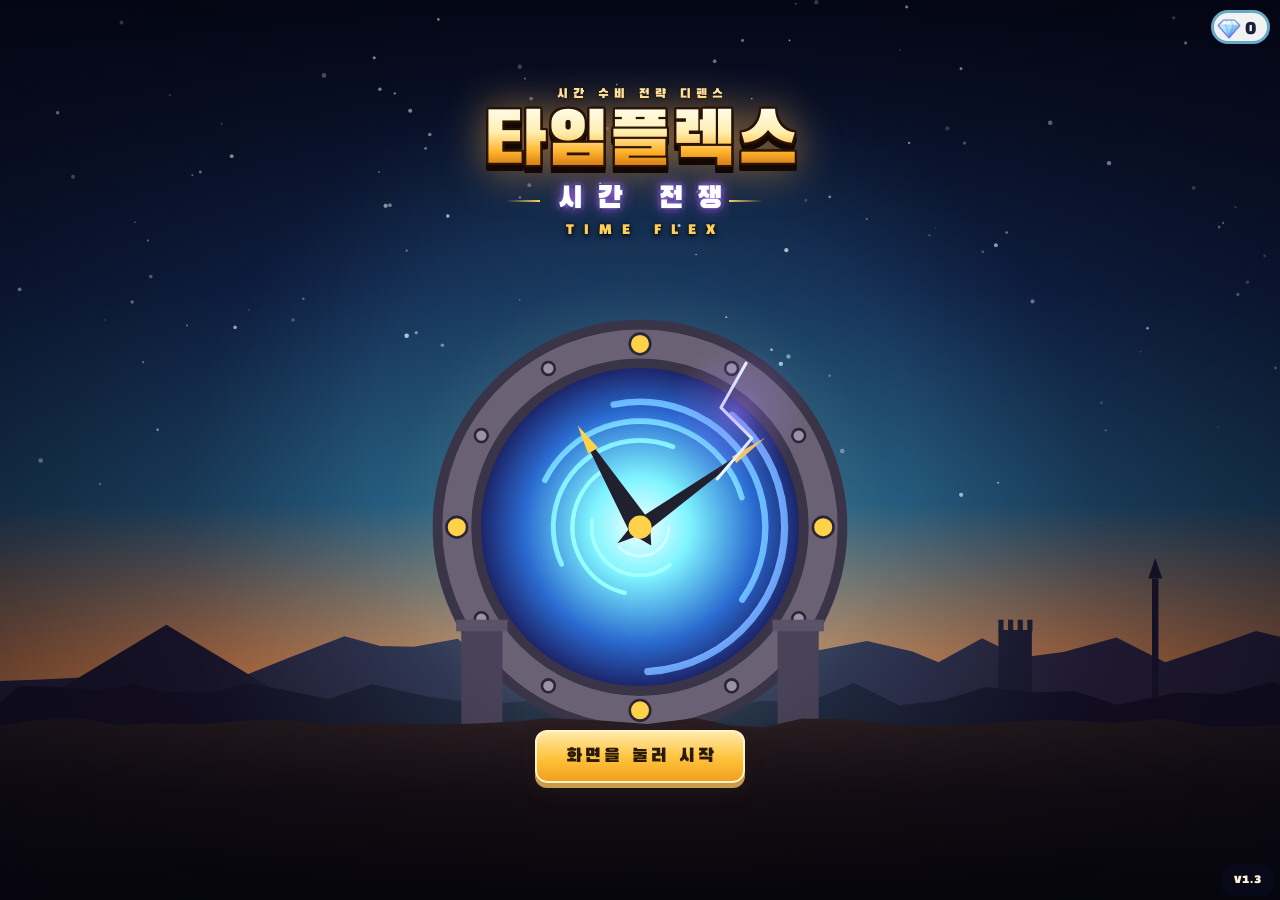
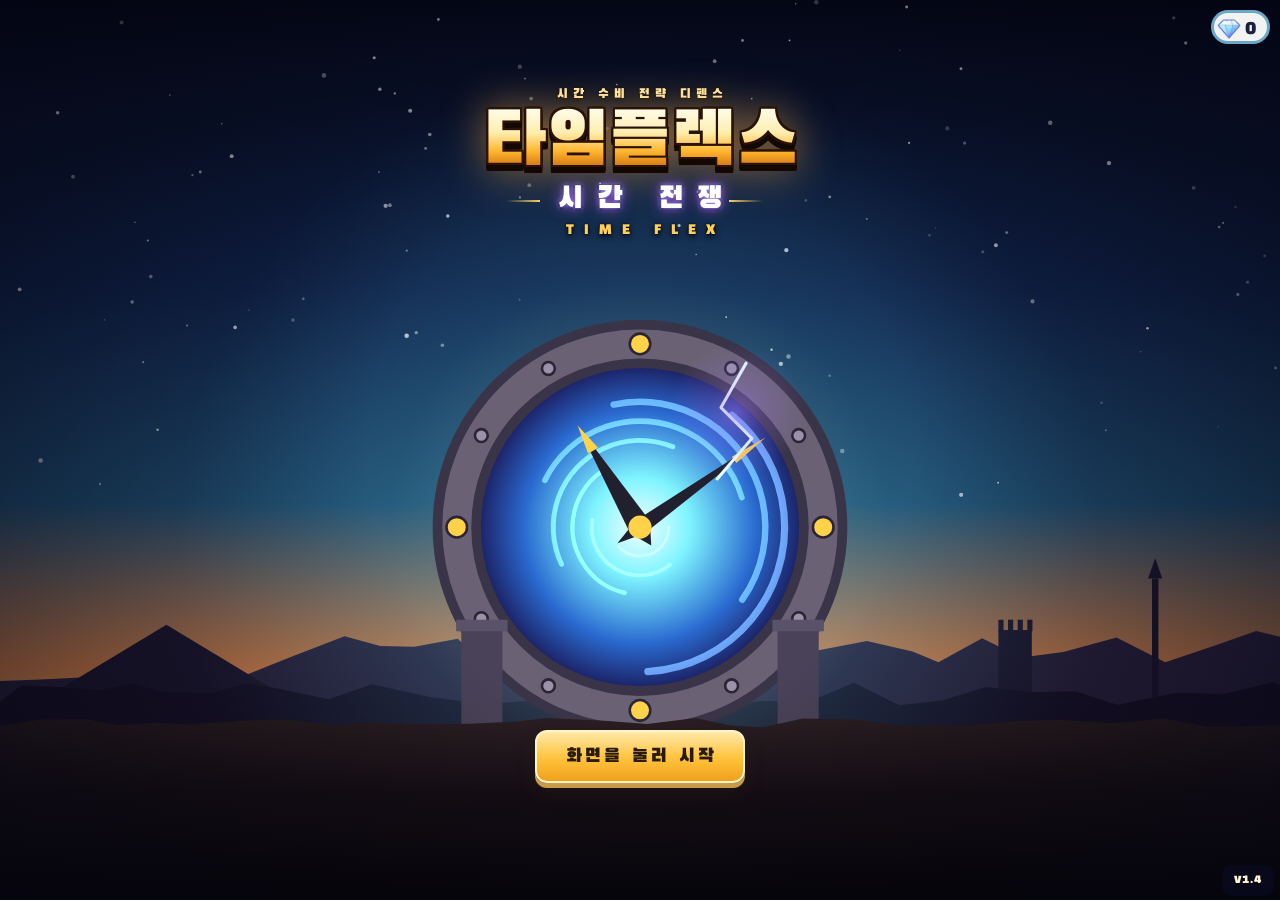
